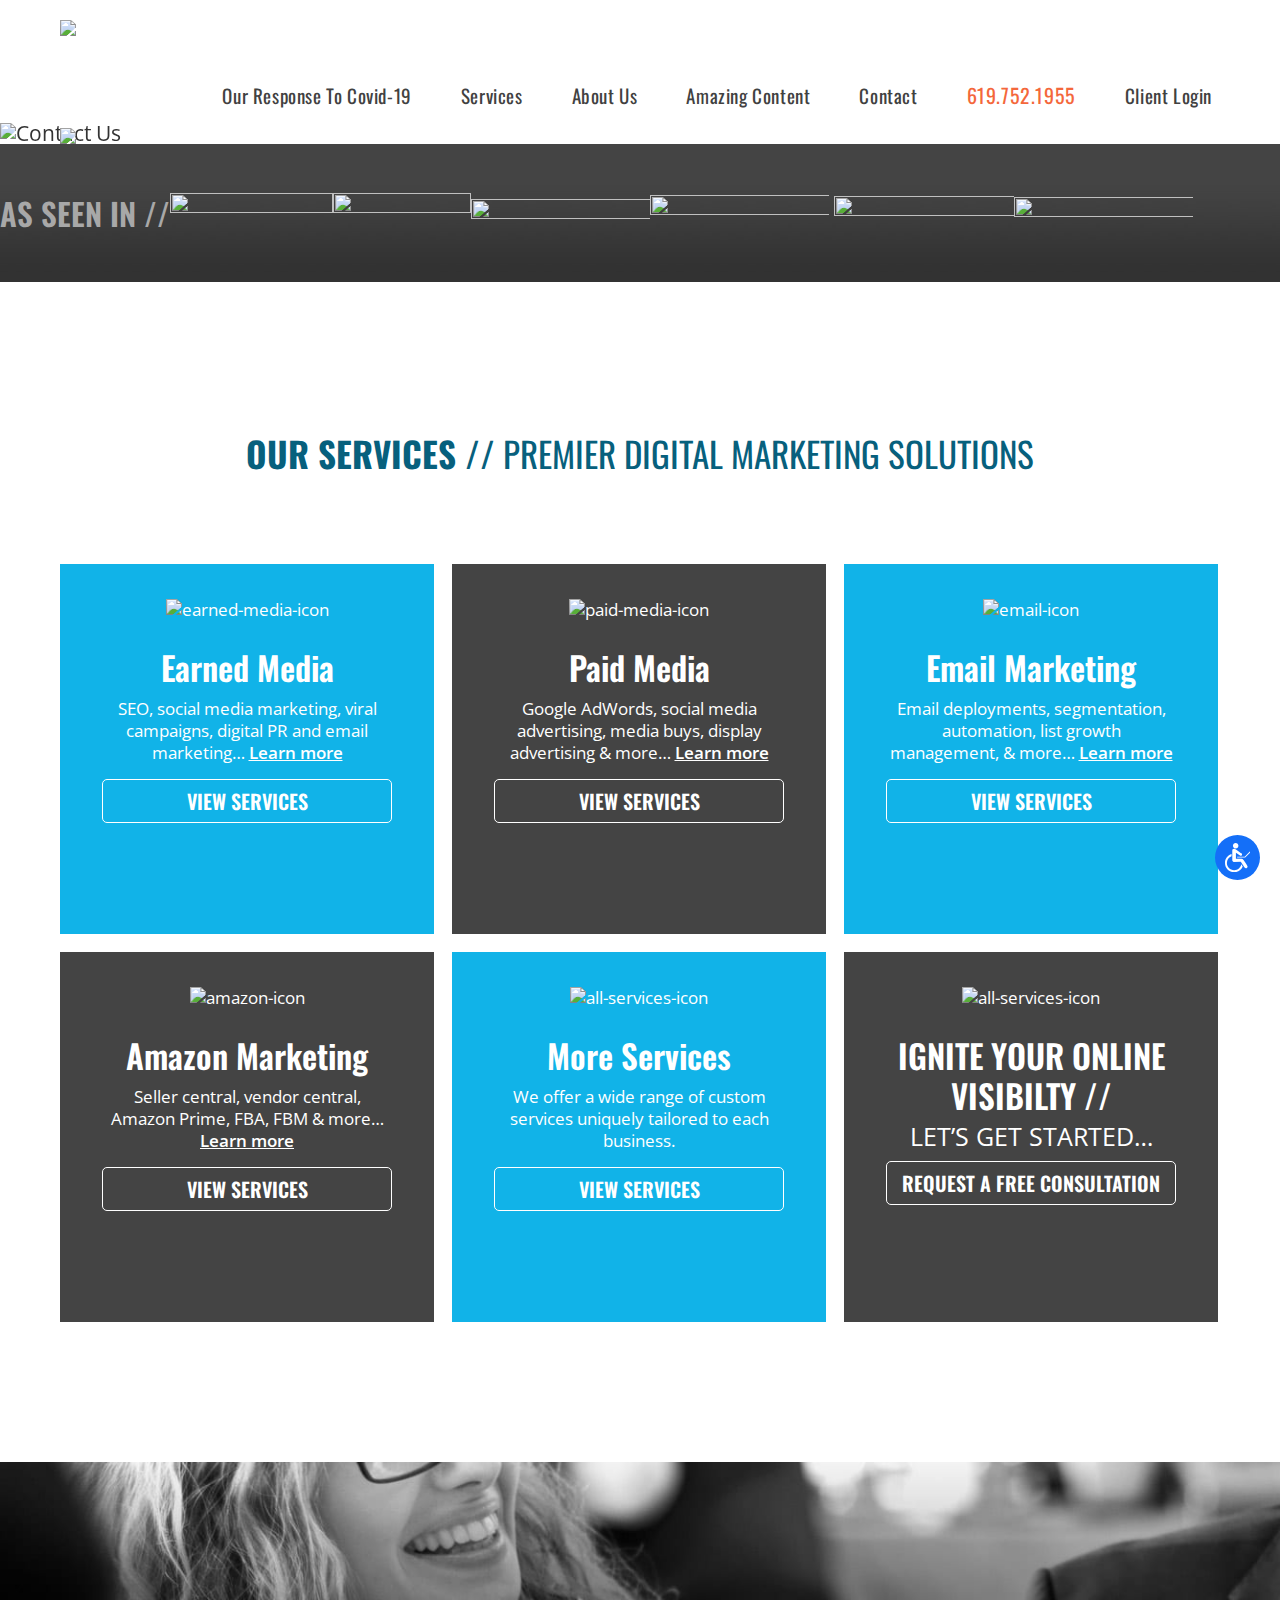
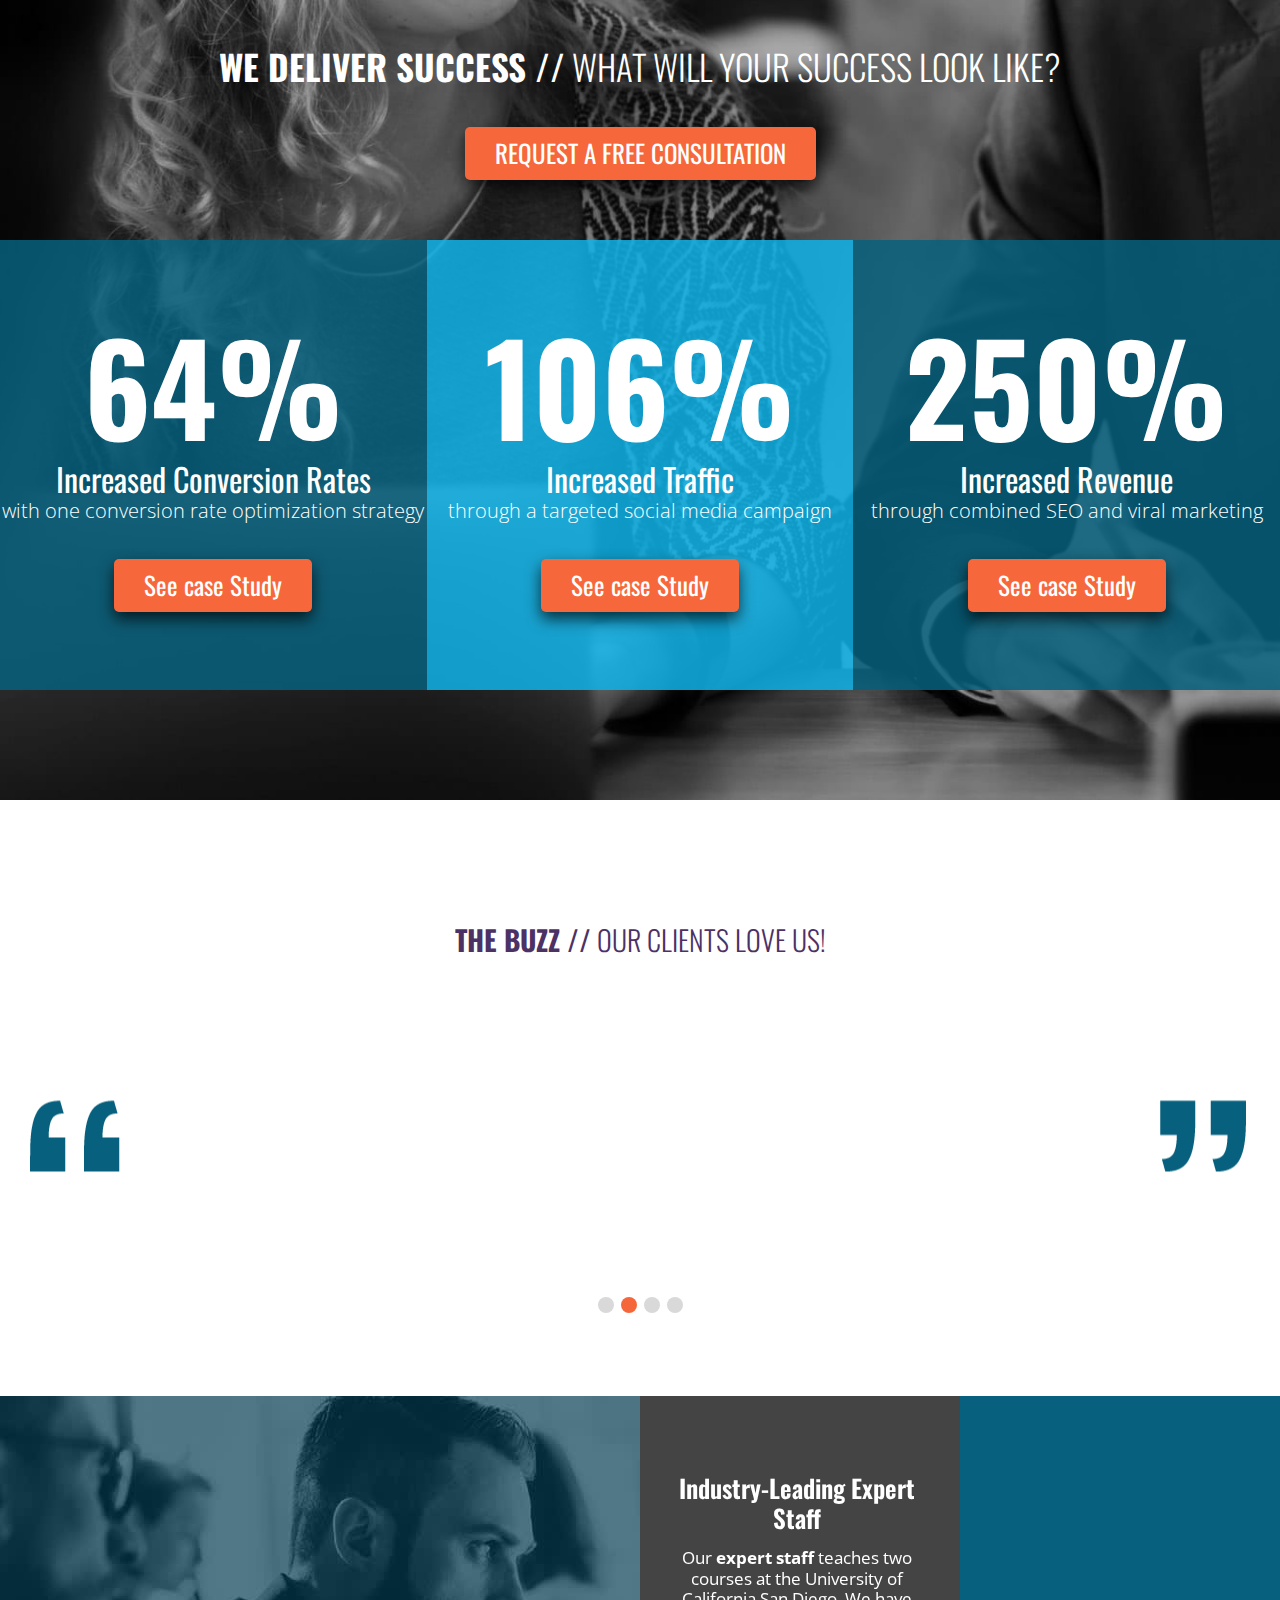
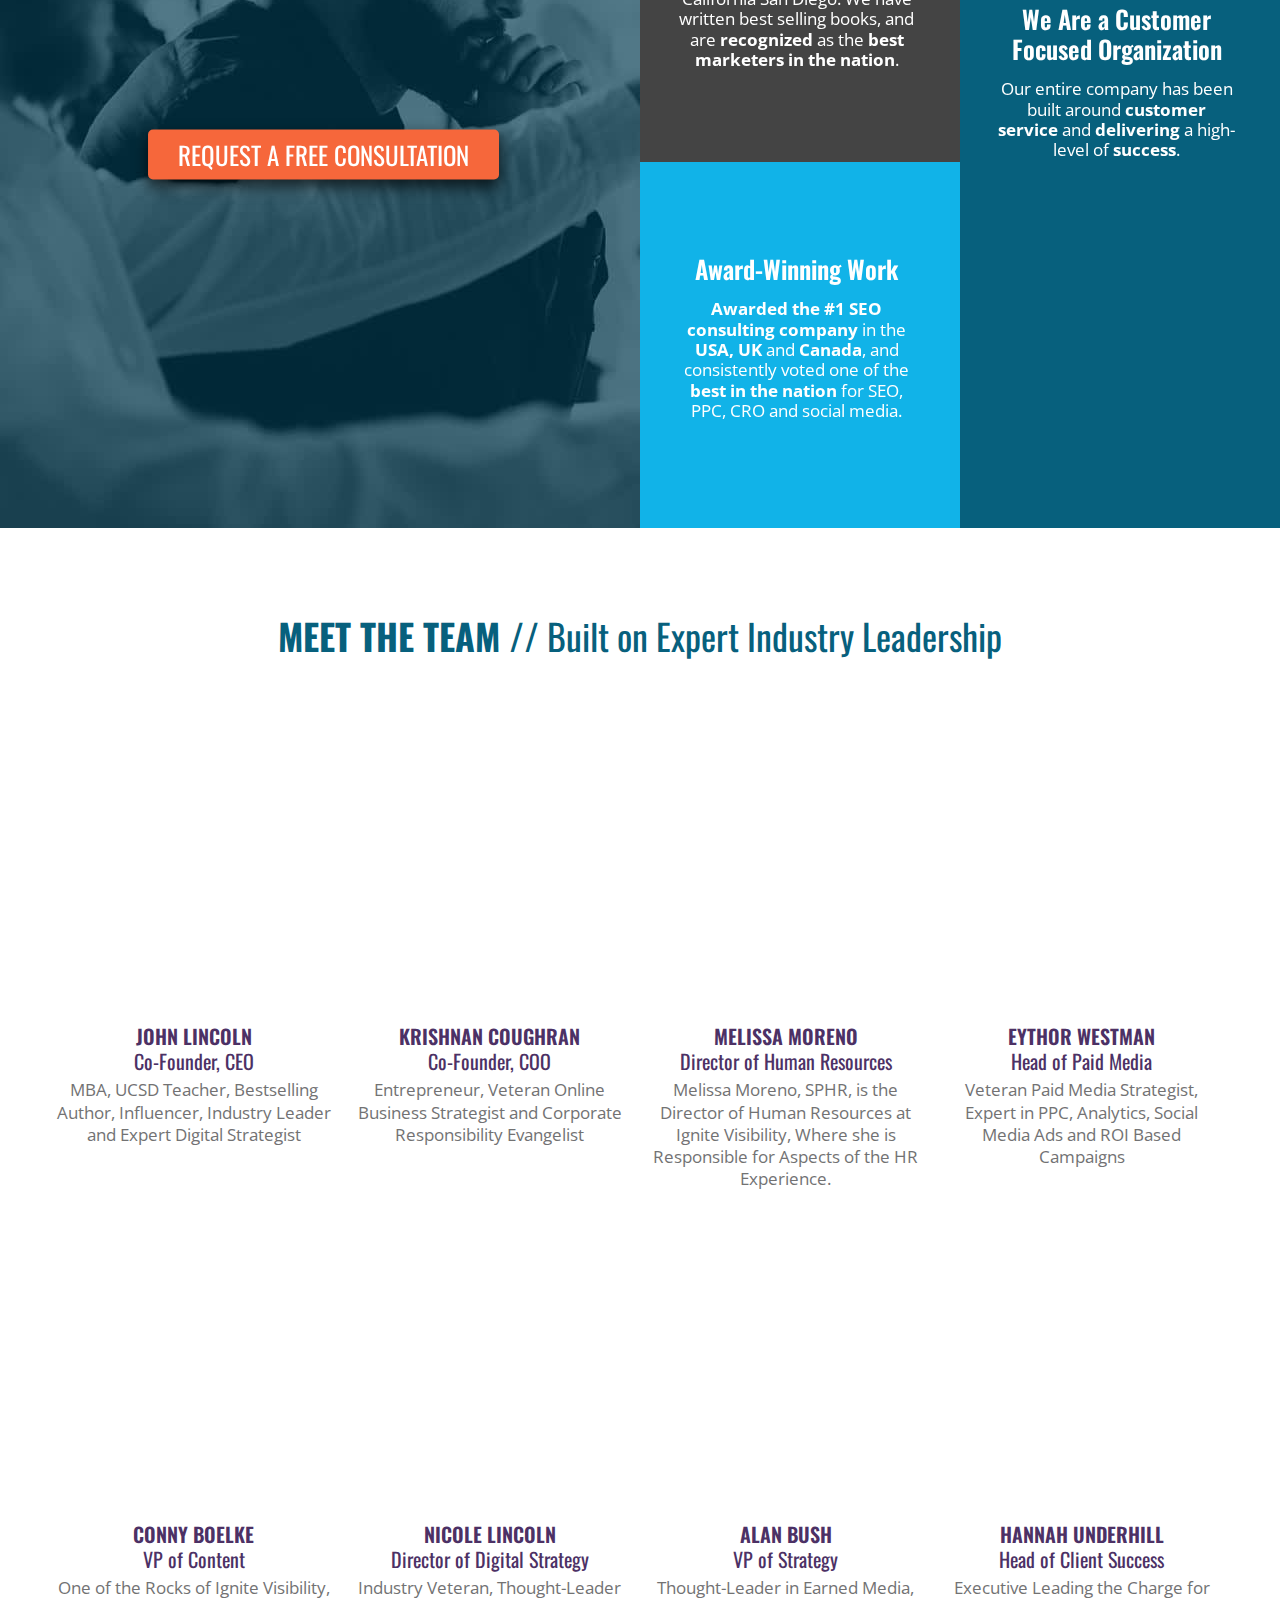
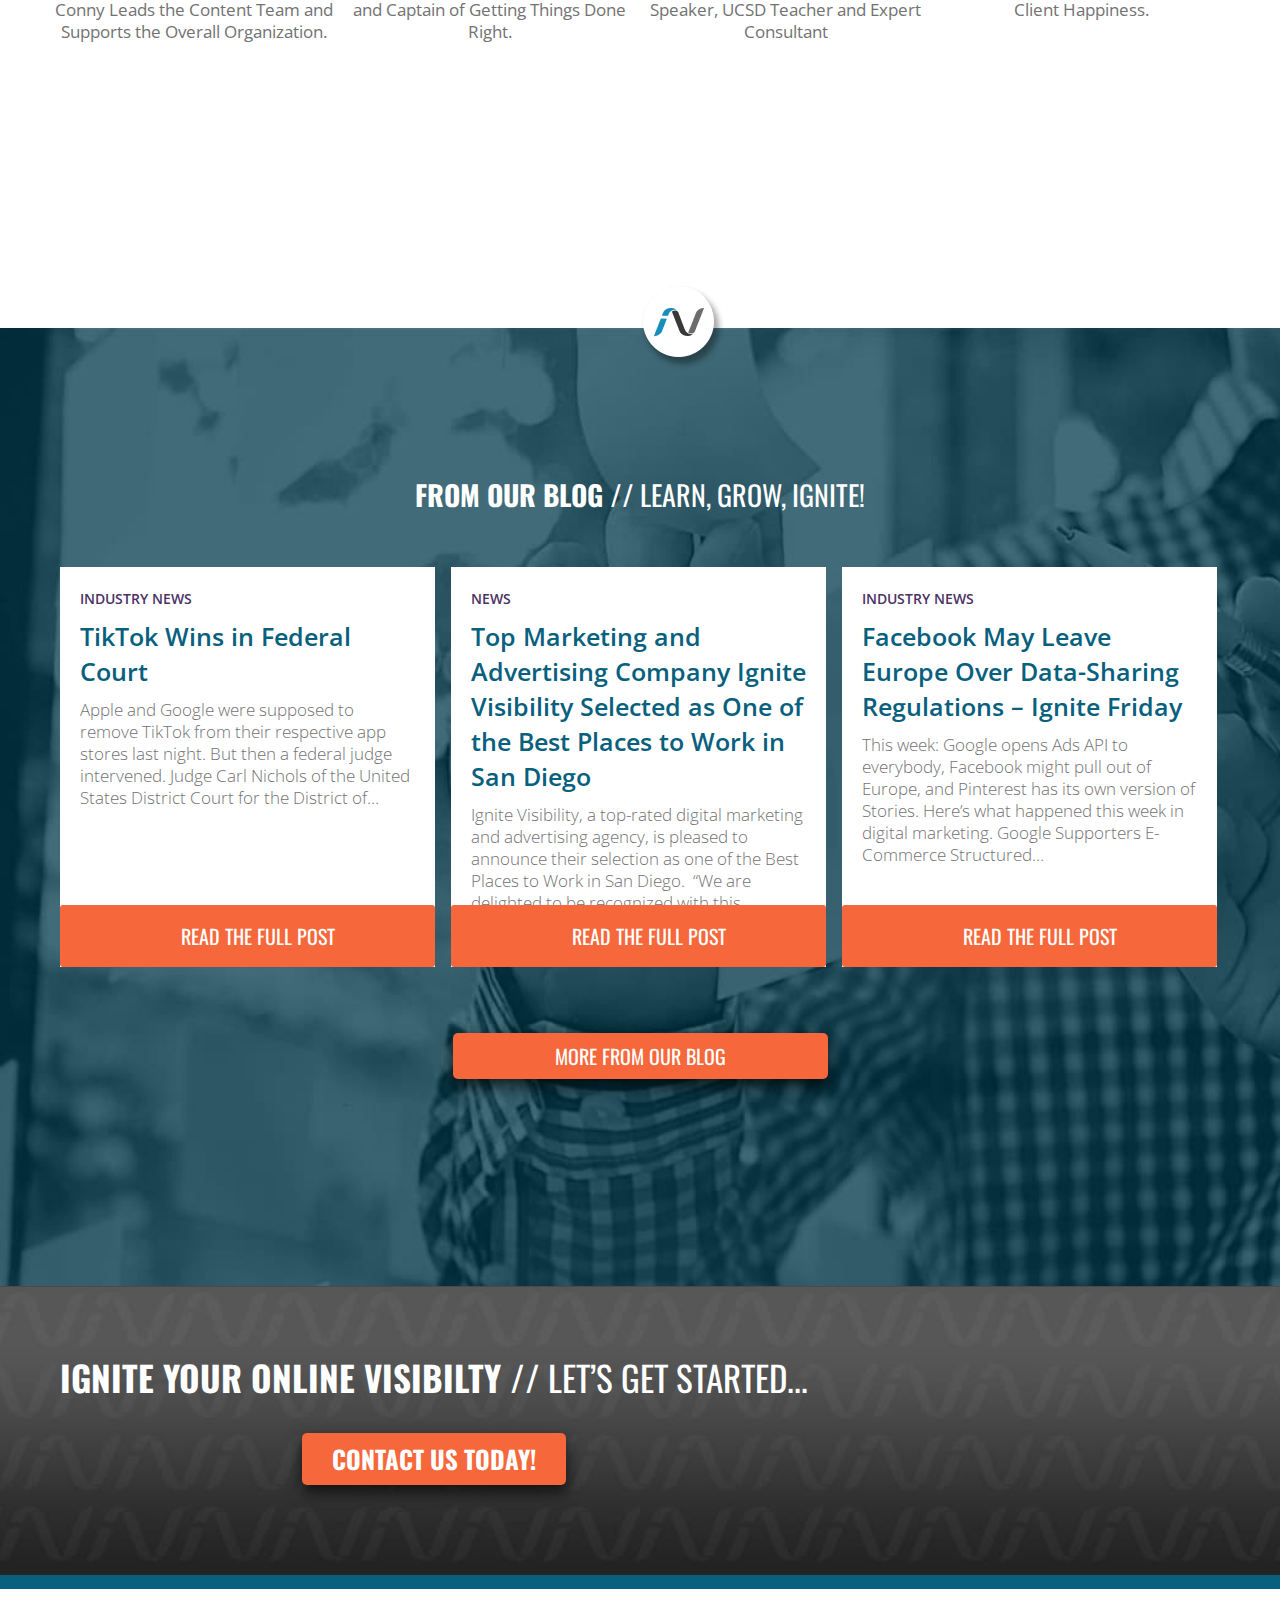
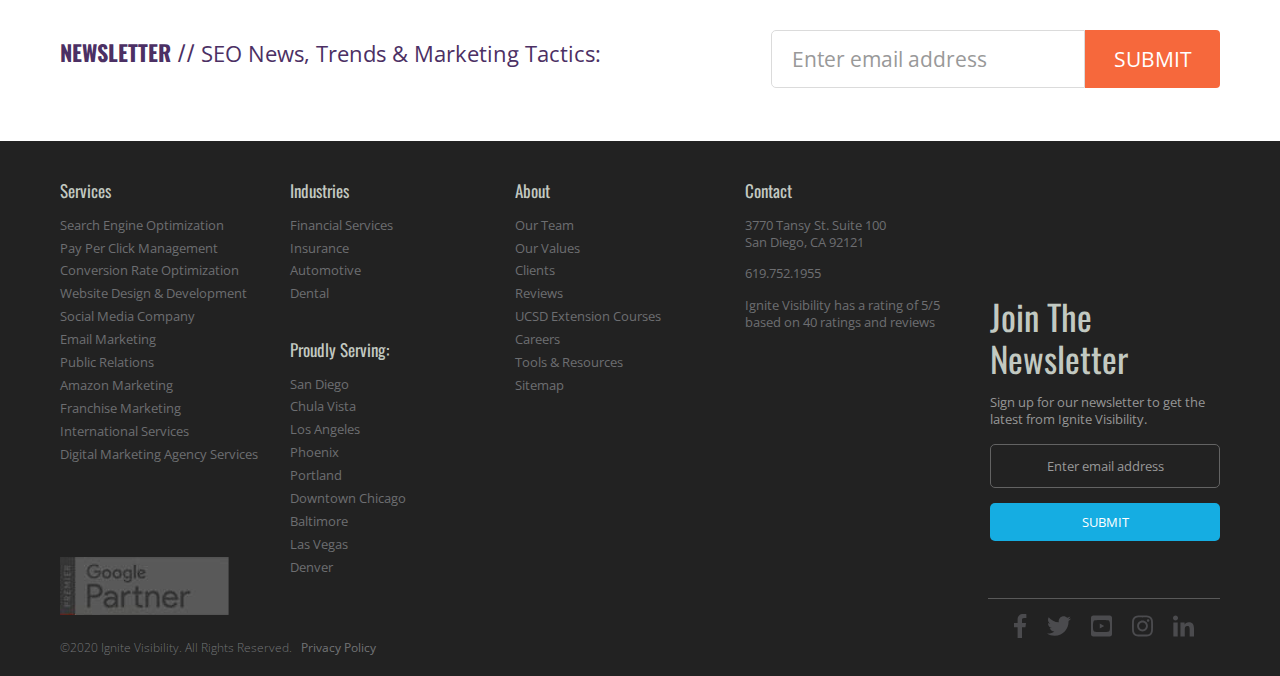
==== app/index.html @ 7f4d76ec "2 commit" ====
<!DOCTYPE html>
<html lang="ru">
<head>
	<meta charset="UTF-8">
	<meta name="viewport" content="width=device-width, initial-scale=1 user-scalable=0">
	<meta name="theme-color" content="#0040D5">
	<link rel="shortcut icon" href="favicon.ico" type="image/x-icon">
	<title>Digital.Tools</title>
	<link rel="stylesheet" href="css/libs.min.css">
	<link rel="stylesheet" href="css/main.css">
	<link rel="stylesheet" href="css/media.css">
	<link href="https://fonts.googleapis.com/css2?family=Open+Sans:ital,wght@0,300;0,400;0,600;0,700;0,800;1,300;1,400;1,600;1,700;1,800&display=swap" rel="stylesheet">
	<link href="https://fonts.googleapis.com/css2?family=Oswald:wght@200;300;400;500;600;700&display=swap" rel="stylesheet">
	<link rel="stylesheet" href="fonts/font-awesome/css/font-awesome.min.css">
</head>

<body class="home page-template page-template-page_front page-template-page_front-php page page-id-5193 siteorigin-panels siteorigin-panels-home mega-menu-max-mega-menu-1 custom-header full-width-content genesis-breadcrumbs-hidden genesis-footer-widgets-visible" style=""> 
	<span role="button" class="acsb-sr-only acsb-skip-link" data-acsb-sr-trigger="true" data-acsb-sr-only="true" data-acsb-force-visible="true">Use Website In a Screen-Reader Mode</span>
	<div class="acsb-skip-links acsb-force-visible acsb-ready" role="region" aria-label="Skip Links" data-acsb="skipLinks" style="display: none;"> 
		<div data-acsb-skip-link="statement" class="acsb-skip-link" role="button" tabindex="0"> Accessibility Help and Statement </div> <a href="#acsbContent" data-acsb-skip-link="content" class="acsb-skip-link"> Skip to Content </a> <a href="#acsbMenu" data-acsb-skip-link="menu" class="acsb-skip-link"> Skip to Menu </a> <a href="#acsbFooter" data-acsb-skip-link="footer" class="acsb-skip-link"> Skip to Footer </a>
</div><div class="acsb-navigator-wrapper" data-acsb="navigator-wrapper"> <div tabindex="-1" class="acsb-sr-only acsb-skip-link" role="button" aria-expanded="false" data-acsb-navigator="trigger"> Key site-map pages </div> <div class="acsb-navigator acsb-force-visible acsb-ready" aria-hidden="true" style="display: none;" data-acsb="navigator"> <div class="acsb-navigator-label" data-acsb-navigator="label"> <div class="acsb-navigator-title" aria-hidden="true">Key site-map pages</div> <div class="acsb-navigator-explanation">↑↓ to navigate. Alt+2 to open any time.</div> <div class="acsb-navigator-icon"><i class="acsbi-up_down"></i></div> </div> <div class="acsb-navigator-search" data-acsb-navigator="search" role="search"> <form action="#" enctype="multipart/form-data" method="POST" data-acsb-navigator="search"> <input class="acsb-navigator-search-input" tabindex="-1" type="search" required="" aria-invalid="true" aria-label="Search a page..." placeholder="Search a page..."> <i class="acsb-navigator-search-icon acsbi-search" aria-hidden="true"></i> </form> </div> <div class="acsb-navigator-options" data-acsb-navigator="options" role="navigation" aria-label="Key site-map pages"></div> </div>
</div>
<noscript><iframe src="https://www.googletagmanager.com/ns.html?id=GTM-KXFZW3" height="0" width="0" style="display:none;visibility:hidden"></iframe></noscript>
<div class="site-container"><header class="site-header">
	<div class="wrap"><div class="title-area"><div id="logo"><a href="https://ignitevisibility.com"><img src="https://ignitevisibility.com/wp-content/themes/ignite/images/logo_color_light.png?v=2"></a></div></div><div class="widget-area header-widget-area">
		<section id="maxmegamenu-2" class="widget widget_maxmegamenu">
			<div class="widget-wrap">
				<nav class="nav-header">
					<div id="mega-menu-wrap-max_mega_menu_1" class="mega-menu-wrap"><div class="mega-menu-toggle"><div class="mega-toggle-blocks-left"></div><div class="mega-toggle-blocks-center"></div><div class="mega-toggle-blocks-right"><div class="mega-toggle-block mega-menu-toggle-block mega-toggle-block-1" id="mega-toggle-block-1" tabindex="0"><span class="mega-toggle-label" role="button" aria-expanded="false"><span class="mega-toggle-label-closed">MENU</span><span class="mega-toggle-label-open">MENU</span></span></div></div></div><ul id="mega-menu-max_mega_menu_1" class="mega-menu max-mega-menu mega-menu-horizontal" data-event="hover_intent" data-effect="fade_up" data-effect-speed="200" data-effect-mobile="disabled" data-effect-speed-mobile="0" data-panel-width="body" data-panel-inner-width=".wrap" data-mobile-force-width="false" data-second-click="go" data-document-click="collapse" data-vertical-behaviour="standard" data-breakpoint="740" data-unbind="true" data-hover-intent-timeout="300" data-hover-intent-interval="100"><li class="mega-menu-item mega-menu-item-type-post_type mega-menu-item-object-post mega-align-bottom-left mega-menu-flyout mega-menu-item-26025" id="mega-menu-item-26025"><a title="Our Response To Covid-19" class="mega-menu-link" href="https://ignitevisibility.com/coronavirus-and-digital-marketing-how-should-businesses-respond/" tabindex="0">Our Response To Covid-19</a></li><li class="mega-menu-item mega-menu-item-type-post_type mega-menu-item-object-page mega-menu-item-has-children mega-menu-megamenu mega-align-bottom-left mega-menu-megamenu mega-menu-item-8885" id="mega-menu-item-8885"><a class="mega-menu-link" href="https://ignitevisibility.com/services/" aria-haspopup="true" aria-expanded="false" tabindex="0">Services<span class="mega-indicator"></span></a><ul class="mega-sub-menu" style="width: 1598px; left: -367.031px; padding-left: 219px; padding-right: 219px;"><li class="mega-hide-in-mobile mega-menu-item mega-menu-item-type-post_type mega-menu-item-object-page mega-menu-columns-1-of-4 mega-menu-item-9061" id="mega-menu-item-9061"><a class="mega-menu-link" href="https://ignitevisibility.com/services/">Services</a></li><li class="mega-menu-item mega-menu-item-type-custom mega-menu-item-object-custom mega-menu-item-has-children mega-menu-columns-1-of-4 mega-menu-item-9035" id="mega-menu-item-9035"><a class="mega-menu-link" href="#" aria-label="Column One"><span class="mega-indicator"></span></a><ul class="mega-sub-menu"><li class="mega-menu-item mega-menu-item-type-post_type mega-menu-item-object-page mega-menu-item-10097" id="mega-menu-item-10097"><a title="Search Engine Optimization" class="mega-menu-link" href="https://ignitevisibility.com/services/seo/">Search Engine Optimization</a></li><li class="mega-menu-item mega-menu-item-type-post_type mega-menu-item-object-page mega-menu-item-22143" id="mega-menu-item-22143"><a title="International SEO" class="mega-menu-link" href="https://ignitevisibility.com/services/international-seo-consultant/">International Search Marketing</a></li><li class="mega-menu-item mega-menu-item-type-post_type mega-menu-item-object-page mega-menu-item-22794" id="mega-menu-item-22794"><a title="Local SEO" class="mega-menu-link" href="https://ignitevisibility.com/services/local-seo/">Local Search Marketing</a></li><li class="mega-menu-item mega-menu-item-type-post_type mega-menu-item-object-page mega-menu-item-10181" id="mega-menu-item-10181"><a title="Pay Per Click Company" class="mega-menu-link" href="https://ignitevisibility.com/services/pay-per-click-management/">Pay Per Click Advertising</a></li><li class="mega-menu-item mega-menu-item-type-post_type mega-menu-item-object-page mega-menu-item-10271" id="mega-menu-item-10271"><a title="Social Media Company" class="mega-menu-link" href="https://ignitevisibility.com/services/social-media-marketing/">Social Media Marketing</a></li></ul></li><li class="mega-menu-item mega-menu-item-type-custom mega-menu-item-object-custom mega-menu-item-has-children mega-menu-columns-1-of-4 mega-menu-item-9036" id="mega-menu-item-9036"><a class="mega-menu-link" href="#" aria-label="Column Two"><span class="mega-indicator"></span></a><ul class="mega-sub-menu"><li class="mega-menu-item mega-menu-item-type-post_type mega-menu-item-object-page mega-menu-item-10515" id="mega-menu-item-10515"><a title="Email Marketing" class="mega-menu-link" href="https://ignitevisibility.com/email-marketing-services/">Email Marketing</a></li><li class="mega-menu-item mega-menu-item-type-post_type mega-menu-item-object-page mega-menu-item-9019" id="mega-menu-item-9019"><a title="Conversion Rate Optimization Company" class="mega-menu-link" href="https://ignitevisibility.com/services/conversion-optimization/">Conversion Rate Optimization</a></li><li class="mega-menu-item mega-menu-item-type-post_type mega-menu-item-object-page mega-menu-item-9029" id="mega-menu-item-9029"><a class="mega-menu-link" href="https://ignitevisibility.com/services/public-relations/">Public Relations</a></li><li class="mega-menu-item mega-menu-item-type-post_type mega-menu-item-object-page mega-menu-item-22138" id="mega-menu-item-22138"><a title="Website Design &amp; Development" class="mega-menu-link" href="https://ignitevisibility.com/services/website-development/">Website Design &amp; Development</a></li><li class="mega-menu-item mega-menu-item-type-post_type mega-menu-item-object-page mega-menu-item-23309" id="mega-menu-item-23309"><a class="mega-menu-link" href="https://ignitevisibility.com/services/reporting-analytics/">Reporting &amp; Analytics</a></li></ul></li><li class="mega-menu-item mega-menu-item-type-custom mega-menu-item-object-custom mega-menu-item-has-children mega-menu-columns-1-of-4 mega-menu-item-9037" id="mega-menu-item-9037"><a class="mega-menu-link" href="#" aria-label="Column Three"><span class="mega-indicator"></span></a><ul class="mega-sub-menu"><li class="mega-menu-item mega-menu-item-type-post_type mega-menu-item-object-page mega-menu-item-22128" id="mega-menu-item-22128"><a class="mega-menu-link" href="https://ignitevisibility.com/services/amazon-seo/">Amazon Marketing</a></li><li class="mega-menu-item mega-menu-item-type-post_type mega-menu-item-object-page mega-menu-item-22136" id="mega-menu-item-22136"><a title="Franchise Marketing" class="mega-menu-link" href="https://ignitevisibility.com/services/franchise-marketing-company/">Franchise Marketing</a></li><li class="mega-menu-item mega-menu-item-type-post_type mega-menu-item-object-page mega-menu-item-22793" id="mega-menu-item-22793"><a class="mega-menu-link" href="https://ignitevisibility.com/internet-marketing/">Digital Marketing Strategy</a></li></ul></li></ul></li><li class="mega-menu-item mega-menu-item-type-post_type mega-menu-item-object-page mega-menu-item-has-children mega-menu-megamenu mega-align-bottom-left mega-menu-megamenu mega-menu-item-11281" id="mega-menu-item-11281"><a class="mega-menu-link" href="https://ignitevisibility.com/about/" aria-haspopup="true" aria-expanded="false" tabindex="0">About Us<span class="mega-indicator"></span></a><ul class="mega-sub-menu" style="width: 1598px; left: -367.031px; padding-left: 219px; padding-right: 219px;"><li class="mega-menu-item mega-menu-item-type-post_type mega-menu-item-object-page mega-menu-columns-1-of-4 mega-menu-item-14697" id="mega-menu-item-14697"><a class="mega-menu-link" href="https://ignitevisibility.com/about/">About Ignite Visibility</a></li><li class="mega-menu-item mega-menu-item-type-custom mega-menu-item-object-custom mega-menu-item-has-children mega-menu-columns-1-of-4 mega-menu-item-9054" id="mega-menu-item-9054"><a class="mega-menu-link" href="#" aria-label="Column One"><span class="mega-indicator"></span></a><ul class="mega-sub-menu"><li class="mega-hide-in-mobile mega-menu-item mega-menu-item-type-post_type mega-menu-item-object-page mega-menu-item-11282" id="mega-menu-item-11282"><a class="mega-menu-link" href="https://ignitevisibility.com/about/">Our Story</a></li><li class="mega-menu-item mega-menu-item-type-post_type mega-menu-item-object-page mega-menu-item-9050" id="mega-menu-item-9050"><a class="mega-menu-link" href="https://ignitevisibility.com/clients/">Clients</a></li><li class="mega-menu-item mega-menu-item-type-post_type mega-menu-item-object-page mega-menu-item-9048" id="mega-menu-item-9048"><a class="mega-menu-link" href="https://ignitevisibility.com/our-team/">Our Team</a></li><li class="mega-menu-item mega-menu-item-type-post_type mega-menu-item-object-page mega-menu-item-9049" id="mega-menu-item-9049"><a class="mega-menu-link" href="https://ignitevisibility.com/values/">Our Values</a></li></ul></li><li class="mega-menu-item mega-menu-item-type-custom mega-menu-item-object-custom mega-menu-item-has-children mega-menu-columns-1-of-4 mega-menu-item-9055" id="mega-menu-item-9055"><a class="mega-menu-link" href="#" aria-label="Column Two"><span class="mega-indicator"></span></a><ul class="mega-sub-menu"><li class="mega-menu-item mega-menu-item-type-post_type mega-menu-item-object-page mega-menu-item-9051" id="mega-menu-item-9051"><a class="mega-menu-link" href="https://ignitevisibility.com/testimonials-reviews/">Reviews &amp; Case Studies</a></li><li class="mega-menu-item mega-menu-item-type-post_type mega-menu-item-object-page mega-menu-item-9052" id="mega-menu-item-9052"><a class="mega-menu-link" href="https://ignitevisibility.com/ucsd-extension-ignite-visibility-web-analytics-course/">UCSD Extension Courses</a></li><li class="mega-menu-item mega-menu-item-type-post_type mega-menu-item-object-page mega-menu-item-10861" id="mega-menu-item-10861"><a class="mega-menu-link" href="https://ignitevisibility.com/careers/">Careers</a></li></ul></li></ul></li><li class="mega-menu-item mega-menu-item-type-custom mega-menu-item-object-custom mega-menu-item-has-children mega-menu-megamenu mega-align-bottom-left mega-menu-megamenu mega-menu-item-11114" id="mega-menu-item-11114"><a class="mega-menu-link" href="https://ignitevisibility.com/blog/" aria-haspopup="true" aria-expanded="false" tabindex="0">Amazing Content<span class="mega-indicator"></span></a><ul class="mega-sub-menu" style="width: 1598px; left: -367.031px; padding-left: 219px; padding-right: 219px;"><li class="mega-menu-item mega-menu-item-type-custom mega-menu-item-object-custom mega-menu-columns-1-of-4 mega-menu-item-14703" id="mega-menu-item-14703"><a class="mega-menu-link" href="https://ignitevisibility.com/blog/">Amazing Content</a></li><li class="mega-menu-item mega-menu-item-type-custom mega-menu-item-object-custom mega-menu-item-has-children mega-menu-columns-1-of-4 mega-menu-item-14704" id="mega-menu-item-14704"><a class="mega-menu-link" href="#" aria-label="Column One"><span class="mega-indicator"></span></a><ul class="mega-sub-menu"><li class="mega-menu-item mega-menu-item-type-custom mega-menu-item-object-custom mega-menu-item-14701" id="mega-menu-item-14701"><a class="mega-menu-link" href="https://ignitevisibility.com/blog/">Our Blog</a></li><li class="mega-menu-item mega-menu-item-type-taxonomy mega-menu-item-object-category mega-menu-item-14725" id="mega-menu-item-14725"><a class="mega-menu-link" href="https://ignitevisibility.com/category/podcast/">Podcast</a></li><li class="mega-menu-item mega-menu-item-type-post_type mega-menu-item-object-page mega-menu-item-14698" id="mega-menu-item-14698"><a class="mega-menu-link" href="https://ignitevisibility.com/seo-movie/">SEO: The Movie</a></li><li class="mega-menu-item mega-menu-item-type-post_type mega-menu-item-object-page mega-menu-item-14699" id="mega-menu-item-14699"><a class="mega-menu-link" href="https://ignitevisibility.com/social-media-marketing-movie/">Social Media Marketing: The Movie</a></li><li class="mega-menu-item mega-menu-item-type-post_type mega-menu-item-object-post mega-menu-item-14700" id="mega-menu-item-14700"><a class="mega-menu-link" href="https://ignitevisibility.com/the-forecaster-method/">Book: The Forecaster Method</a></li></ul></li><li class="mega-menu-item mega-menu-item-type-custom mega-menu-item-object-custom mega-menu-item-has-children mega-disable-link mega-menu-columns-1-of-4 mega-menu-item-21787" id="mega-menu-item-21787"><a class="mega-menu-link" tabindex="0" aria-label="Column Two"><span class="mega-indicator"></span></a><ul class="mega-sub-menu"><li class="mega-menu-item mega-menu-item-type-post_type mega-menu-item-object-page mega-menu-item-21786" id="mega-menu-item-21786"><a class="mega-menu-link" href="https://ignitevisibility.com/webinars/">Digital Marketing Webinars (2020 Webinars)</a></li></ul></li></ul></li><li class="mega-menu-item mega-menu-item-type-post_type mega-menu-item-object-page mega-align-bottom-left mega-menu-flyout mega-menu-item-8884" id="mega-menu-item-8884"><a class="mega-menu-link" href="https://ignitevisibility.com/contact/" tabindex="0">Contact</a></li><li class="mega-orange mega-menu-item mega-menu-item-type-custom mega-menu-item-object-custom mega-align-bottom-left mega-menu-flyout mega-menu-item-8886" id="mega-menu-item-8886"><a class="mega-menu-link" href="tel:619.752.1955" tabindex="0">619.752.1955</a></li><li class="mega-menu-item mega-menu-item-type-custom mega-menu-item-object-custom mega-align-bottom-left mega-menu-flyout mega-menu-item-29375" id="mega-menu-item-29375"><a title="Client Login" class="mega-menu-link" href="https://reports.ignitevisibility.com/login" tabindex="0">Client Login</a></li></ul></div></nav></div></section><section id="custom_html-2" class="widget_text widget widget_custom_html"><div class="widget_text widget-wrap"><div class="textwidget custom-html-widget"><div class="search-form-container"><div class="search-toggle"><svg class="svg-inline--fa fa-search fa-w-16" aria-hidden="true" data-prefix="fa" data-icon="search" role="img" xmlns="http://www.w3.org/2000/svg" viewBox="0 0 512 512" data-fa-i2svg=""><path fill="currentColor" d="M505 442.7L405.3 343c-4.5-4.5-10.6-7-17-7H372c27.6-35.3 44-79.7 44-128C416 93.1 322.9 0 208 0S0 93.1 0 208s93.1 208 208 208c48.3 0 92.7-16.4 128-44v16.3c0 6.4 2.5 12.5 7 17l99.7 99.7c9.4 9.4 24.6 9.4 33.9 0l28.3-28.3c9.4-9.4 9.4-24.6.1-34zM208 336c-70.7 0-128-57.2-128-128 0-70.7 57.2-128 128-128 70.7 0 128 57.2 128 128 0 70.7-57.2 128-128 128z"></path></svg><!-- <i class="fa fa-search"></i> --></div></div></div></div></section></div></div></header><div id="search-form-container"><div class="widget search"><form class="search-form" method="get" action="https://ignitevisibility.com/" role="search"><input class="search-form-input" type="search" name="s" id="searchform-1" placeholder="Search Posts"><input class="search-form-submit" type="submit" value="Search"><meta content="https://ignitevisibility.com/?s={s}"></form></div></div><div id="slider"><div class="soliloquy-outer-container" data-soliloquy-loaded="1"><div aria-live="polite" id="soliloquy-container-8946" class="soliloquy-container soliloquy-transition-fade soliloquy-fade soliloquy-arrows-active soliloquy-pauseplay-active home-hero soliloquy-theme-base" style="margin: 0px auto; max-width: 100%; max-height: none; height: auto; opacity: 1; background-image: none;"><div class="soliloquy-wrapper" style="max-width: 100%; margin: 0px auto;"><div class="soliloquy-viewport" style="width: 100%; position: relative; height: 579px;"><ul id="soliloquy-8946" class="soliloquy-slider soliloquy-slides soliloquy-wrap soliloquy-clear" style="width: auto; position: relative;"><li aria-hidden="false" class="soliloquy-item soliloquy-item-1 soliloquy-id-13270 soliloquy-image-slide soliloquy-active-slide" draggable="false" style="list-style: none; float: left; position: relative; width: 100%; z-index: 50; display: block; margin-right: -100%;"><a href="https://ignitevisibility.com/wp-content/uploads/2016/09/slide-one-large-img.jpg" class="soliloquy-link fancybox image" title="Contact Us"><img id="soliloquy-image-13270" class="soliloquy-image soliloquy-image-1" src="https://ignitevisibility.com/wp-content/uploads/2016/09/slide-one-large-img.jpg" alt="Contact Us" data-soliloquy-src-mobile="https://ignitevisibility.com/wp-content/uploads/2016/09/slide-one-large-img-700x260_c.jpg" data-no-lazy="1"></a><div class="soliloquy-caption soliloquy-caption-left soliloquy-caption-mobile"><div class="soliloquy-caption-inside"><a href="/contact" class="home-slider-smaller-img"><img src="https://ignitevisibility.com/wp-content/uploads/2019/04/slide-one-img2.png"></a></div></div></li></ul></div><div class="soliloquy-controls soliloquy-has-controls-direction soliloquy-has-controls-auto soliloquy-hide"><div class="soliloquy-controls-direction" aria-label="carousel buttons" aria-controls="soliloquy-container-8946"><a class="soliloquy-prev disabled" href="" tabindex="0" aria-label="previous"><span></span></a><a class="soliloquy-next disabled" href="" tabindex="0" aria-label="next"><span></span></a></div><div class="soliloquy-controls-auto"><div class="soliloquy-controls-auto-item"><a class="soliloquy-stop" href="" aria-label="pause" tabindex="0"><span></span></a></div></div></div></div></div><noscript><style type="text/css">#soliloquy-container-8946{opacity:1}#soliloquy-container-8946 li>.soliloquy-caption{display:none}#soliloquy-container-8946 li:first-child>.soliloquy-caption{display:block}</style><div class="soliloquy-no-js" style="display:none;visibility:hidden;height:0;line-height:0;opacity:0;"><img data-no-lazy="1" class="soliloquy-image soliloquy-no-js-image skip-lazy" src="https://ignitevisibility.com/wp-content/uploads/2016/09/slide-one-large-img.jpg" alt="Contact Us" /></div></noscript></div></div><div id="mobile-homepage-header"><h2>We Are A Digital Marketing Agency That Wows Clients In Every Interaction</h2><h3>We have been named the #1 search marketing agency in the industry.</h3><img id="mobile-clutch" alt="Clutch.co" src="/wp-content/themes/ignite/images/mobile-homepage-clutch.png" data-lazy-src="/wp-content/themes/ignite/images/mobile-homepage-clutch.png" class="lazyloaded" data-was-processed="true"><noscript><img id="mobile-clutch" alt="Clutch.co" src="/wp-content/themes/ignite/images/mobile-homepage-clutch.png"></noscript><h4>Our mission is to make you #1 in<br> your space.</h4><a href="/contact" title="Let's Get Started"><img id="get-started" alt="Let's Get Started" src="/wp-content/themes/ignite/images/lets-get-started.png" data-lazy-src="/wp-content/themes/ignite/images/lets-get-started.png" class="lazyloaded" data-was-processed="true"><noscript><img id="get-started" alt="Let's Get Started" src="/wp-content/themes/ignite/images/lets-get-started.png"></noscript></a></div><div id="where-you-seen"><section id="sow-editor-2" class="widget widget_sow-editor"><div class="widget-wrap"><div class="so-widget-sow-editor so-widget-sow-editor-base"><h4 class="widget-title widgettitle">AS SEEN In //</h4><div class="siteorigin-widget-tinymce textwidget"><p><img class="size-medium wp-image-13278 alignnone lazyloaded" src="https://ignitevisibility.com/wp-content/uploads/2019/02/forbies-icon.jpg" alt="" width="163" height="54" data-lazy-src="https://ignitevisibility.com/wp-content/uploads/2019/02/forbies-icon.jpg" data-was-processed="true"><noscript><img class="size-medium wp-image-13278 alignnone" src="https://ignitevisibility.com/wp-content/uploads/2019/02/forbies-icon.jpg" alt="" width="163" height="54" /></noscript><img class="size-medium wp-image-13279 alignnone lazyloaded" src="https://ignitevisibility.com/wp-content/uploads/2019/02/inc-icon.jpg" alt="" width="138" height="54" data-lazy-src="https://ignitevisibility.com/wp-content/uploads/2019/02/inc-icon.jpg" data-was-processed="true"><noscript><img class="size-medium wp-image-13279 alignnone" src="https://ignitevisibility.com/wp-content/uploads/2019/02/inc-icon.jpg" alt="" width="138" height="54" /></noscript><img class="size-medium wp-image-13280 alignnone lazyloaded" src="https://ignitevisibility.com/wp-content/uploads/2019/02/search-engine-land-icon.jpg" alt="" width="224" height="54" data-lazy-src="https://ignitevisibility.com/wp-content/uploads/2019/02/search-engine-land-icon.jpg" data-was-processed="true"><noscript><img class="size-medium wp-image-13280 alignnone" src="https://ignitevisibility.com/wp-content/uploads/2019/02/search-engine-land-icon.jpg" alt="" width="224" height="54" /></noscript><img class="alignnone size-full wp-image-13275 lazyloaded" src="https://ignitevisibility.com/wp-content/uploads/2019/02/the-huffington-post-icon.jpg" alt="" width="194" height="54" data-lazy-src="https://ignitevisibility.com/wp-content/uploads/2019/02/the-huffington-post-icon.jpg" data-was-processed="true"><noscript><img class="alignnone size-full wp-image-13275" src="https://ignitevisibility.com/wp-content/uploads/2019/02/the-huffington-post-icon.jpg" alt="" width="194" height="54" /></noscript> <img class="size-medium wp-image-13277 alignnone lazyloaded" src="https://ignitevisibility.com/wp-content/uploads/2019/02/entrepreneur-icon.jpg" alt="" width="196" height="54" data-lazy-src="https://ignitevisibility.com/wp-content/uploads/2019/02/entrepreneur-icon.jpg" data-was-processed="true"><noscript><img class="size-medium wp-image-13277 alignnone" src="https://ignitevisibility.com/wp-content/uploads/2019/02/entrepreneur-icon.jpg" alt="" width="196" height="54" /></noscript><img class="size-medium wp-image-13276 alignnone lazyloaded" src="https://ignitevisibility.com/wp-content/uploads/2019/02/ucsandiego-icon.jpg" alt="" width="205" height="54" data-lazy-src="https://ignitevisibility.com/wp-content/uploads/2019/02/ucsandiego-icon.jpg" data-was-processed="true"><noscript><img class="size-medium wp-image-13276 alignnone" src="https://ignitevisibility.com/wp-content/uploads/2019/02/ucsandiego-icon.jpg" alt="" width="205" height="54" /></noscript></p></div></div></div></section></div><div id="services"><h2><strong>OUR SERVICES //</strong> PREMIER DIGITAL MARKETING SOLUTIONS</h2><div class="services-inner-wrapper"><div id="earn-media" class="service-box"><div class="service-box-content"><p><img class="alignnone size-full service-icon lazyloaded" src="https://ignitevisibility.com/wp-content/uploads/2019/02/earn-media-icon.png" alt="earned-media-icon" data-lazy-src="https://ignitevisibility.com/wp-content/uploads/2019/02/earn-media-icon.png" data-was-processed="true"><noscript><img class="alignnone size-full service-icon" src="https://ignitevisibility.com/wp-content/uploads/2019/02/earn-media-icon.png" alt="earned-media-icon" /></noscript></p><h3>Earned Media</h3><p class="service-desc">SEO, social media marketing, viral campaigns, digital PR and email marketing… <a href="#">Learn more</a></p><p><a class="btn" href="#">View Services</a></p></div></div><div id="paid-media" class="service-box"><div class="service-box-content"><p><img class="alignnone size-full service-icon lazyloaded" src="https://ignitevisibility.com/wp-content/uploads/2019/02/paid-media-icon.png" alt="paid-media-icon" data-lazy-src="https://ignitevisibility.com/wp-content/uploads/2019/02/paid-media-icon.png" data-was-processed="true"><noscript><img class="alignnone size-full service-icon" src="https://ignitevisibility.com/wp-content/uploads/2019/02/paid-media-icon.png" alt="paid-media-icon" /></noscript></p><h3>Paid Media</h3><p class="service-desc">Google AdWords, social media advertising, media buys, display advertising &amp; more… <a href="#">Learn more</a></p><p><a class="btn" href="#">View Services</a></p></div></div><div id="email-marketing" class="service-box"><div class="service-box-content"><p><img class="alignnone size-full service-icon lazyloaded" src="https://ignitevisibility.com/wp-content/uploads/2019/02/email-marketing-icon.png" alt="email-icon" data-lazy-src="https://ignitevisibility.com/wp-content/uploads/2019/02/email-marketing-icon.png" data-was-processed="true"><noscript><img class="alignnone size-full service-icon" src="https://ignitevisibility.com/wp-content/uploads/2019/02/email-marketing-icon.png" alt="email-icon" /></noscript></p><h3>Email Marketing</h3><p class="service-desc">Email deployments, segmentation, automation, list growth management, &amp; more… <a href="/email-marketing-services/">Learn more</a></p><p><a class="btn" href="/email-marketing-services/">View Services</a></p></div></div><div class="clear"></div><div id="earn-media-hover" class="services-hover"><table><tbody><tr><td><span class="close-icon"></span><span class="right-arrow"></span><img src="data:image/svg+xml,%3Csvg%20xmlns='http://www.w3.org/2000/svg'%20viewBox='0%200%200%200'%3E%3C/svg%3E" data-lazy-src="https://ignitevisibility.com/wp-content/themes/ignite/images/earned-media-hover-icon.png"><noscript><img src="https://ignitevisibility.com/wp-content/themes/ignite/images/earned-media-hover-icon.png" /></noscript><h3>Earned Media</h3></td><td><section id="nav_menu-4" class="widget widget_nav_menu"><div class="widget-wrap"><div class="menu-earned-media-menu-container"><ul id="menu-earned-media-menu" class="menu"><li id="menu-item-10269" class="menu-item menu-item-type-post_type menu-item-object-page menu-item-10269"><a href="https://ignitevisibility.com/services/seo/">Search Engine Optimization</a></li><li id="menu-item-10270" class="menu-item menu-item-type-post_type menu-item-object-page menu-item-10270"><a href="https://ignitevisibility.com/services/social-media-marketing/">Social Media Marketing</a></li><li id="menu-item-9057" class="menu-item menu-item-type-post_type menu-item-object-page menu-item-9057"><a href="https://ignitevisibility.com/services/public-relations/">Digital PR</a></li><li id="menu-item-8894" class="menu-item menu-item-type-post_type menu-item-object-page menu-item-8894"><a href="https://ignitevisibility.com/services/conversion-optimization/">Conversion Rate Optimization (CRO)</a></li><li id="menu-item-10516" class="menu-item menu-item-type-post_type menu-item-object-page menu-item-10516"><a title="Email Marketing" href="https://ignitevisibility.com/email-marketing-services/">Email Marketing</a></li><li id="menu-item-22130" class="menu-item menu-item-type-post_type menu-item-object-page menu-item-22130"><a href="https://ignitevisibility.com/services/amazon-seo/">Amazon Marketing</a></li></ul></div></div></section></td></tr></tbody></table></div><div id="paid-media-hover" class="services-hover"><table><tbody><tr><td><span class="close-icon"></span><span class="right-arrow"></span><img src="data:image/svg+xml,%3Csvg%20xmlns='http://www.w3.org/2000/svg'%20viewBox='0%200%200%200'%3E%3C/svg%3E" data-lazy-src="https://ignitevisibility.com/wp-content/themes/ignite/images/paid-media-icon.png"><noscript><img src="https://ignitevisibility.com/wp-content/themes/ignite/images/paid-media-icon.png" /></noscript><h3>Paid Media</h3></td><td><section id="nav_menu-5" class="widget widget_nav_menu"><div class="widget-wrap"><div class="menu-paid-media-menu-container"><ul id="menu-paid-media-menu" class="menu"><li id="menu-item-9068" class="menu-item menu-item-type-custom menu-item-object-custom menu-item-9068"><a href="/services/pay-per-click-management/">Paid Search Management</a></li><li id="menu-item-9069" class="menu-item menu-item-type-custom menu-item-object-custom menu-item-9069"><a href="/services/pay-per-click-management/">Google Display Advertising</a></li><li id="menu-item-9070" class="menu-item menu-item-type-custom menu-item-object-custom menu-item-9070"><a href="/services/pay-per-click-management/">Paid Social Advertising</a></li><li id="menu-item-9071" class="menu-item menu-item-type-custom menu-item-object-custom menu-item-9071"><a href="/services/pay-per-click-management/">Offline Conversion Tracking</a></li><li id="menu-item-9072" class="menu-item menu-item-type-custom menu-item-object-custom menu-item-9072"><a href="/services/pay-per-click-management/">Media Buys</a></li><li id="menu-item-8913" class="menu-item menu-item-type-post_type menu-item-object-page menu-item-8913"><a href="https://ignitevisibility.com/services/conversion-optimization/">Conversion Rate Optimization (CRO)</a></li></ul></div></div></section></td></tr></tbody></table></div><div id="email-marketing-hover" class="services-hover"><table><tbody><tr><td><span class="close-icon"></span><span class="right-arrow"></span><img src="data:image/svg+xml,%3Csvg%20xmlns='http://www.w3.org/2000/svg'%20viewBox='0%200%200%200'%3E%3C/svg%3E" data-lazy-src="https://ignitevisibility.com/wp-content/themes/ignite/images/email-marketing-icon.png"><noscript><img src="https://ignitevisibility.com/wp-content/themes/ignite/images/email-marketing-icon.png" /></noscript><h3>Email Marketing</h3></td><td><section id="nav_menu-9" class="widget widget_nav_menu"><div class="widget-wrap"><div class="menu-paid-media-menu-container"><ul id="menu-paid-media-menu-1" class="menu"><li class="menu-item menu-item-type-custom menu-item-object-custom menu-item-9068"><a href="/services/pay-per-click-management/">Paid Search Management</a></li><li class="menu-item menu-item-type-custom menu-item-object-custom menu-item-9069"><a href="/services/pay-per-click-management/">Google Display Advertising</a></li><li class="menu-item menu-item-type-custom menu-item-object-custom menu-item-9070"><a href="/services/pay-per-click-management/">Paid Social Advertising</a></li><li class="menu-item menu-item-type-custom menu-item-object-custom menu-item-9071"><a href="/services/pay-per-click-management/">Offline Conversion Tracking</a></li><li class="menu-item menu-item-type-custom menu-item-object-custom menu-item-9072"><a href="/services/pay-per-click-management/">Media Buys</a></li><li class="menu-item menu-item-type-post_type menu-item-object-page menu-item-8913"><a href="https://ignitevisibility.com/services/conversion-optimization/">Conversion Rate Optimization (CRO)</a></li></ul></div></div></section></td></tr></tbody></table></div></div><div class="services-inner-wrapper" id="row-two"><div id="amazon-marketing" class="service-box"><div class="service-box-content"><p><img class="alignnone size-full service-icon lazyloaded" src="https://ignitevisibility.com/wp-content/uploads/2019/02/amazon-icon.png" alt="amazon-icon" data-lazy-src="https://ignitevisibility.com/wp-content/uploads/2019/02/amazon-icon.png" data-was-processed="true"><noscript><img class="alignnone size-full service-icon" src="https://ignitevisibility.com/wp-content/uploads/2019/02/amazon-icon.png" alt="amazon-icon" /></noscript></p><h3>Amazon Marketing</h3><p class="service-desc">Seller central, vendor central, Amazon Prime, FBA, FBM &amp; more… <a href="/amazon-seo/">Learn more</a></p><p><a class="btn" href="/amazon-seo/">View Services</a></p></div></div><div id="all-services" class="service-box"><div class="service-box-content"><p><img class="alignnone size-full service-icon lazyloaded" src="https://ignitevisibility.com/wp-content/uploads/2019/02/more-services-icon.png" alt="all-services-icon" data-lazy-src="https://ignitevisibility.com/wp-content/uploads/2019/02/more-services-icon.png" data-was-processed="true"><noscript><img class="alignnone size-full service-icon" src="https://ignitevisibility.com/wp-content/uploads/2019/02/more-services-icon.png" alt="all-services-icon" /></noscript></p><h3>More Services</h3><p class="service-desc">We offer a wide range of custom services uniquely tailored to each business.</p><p><a class="btn" href="/services/">View Services</a></p></div></div><div id="ignite-online-visibilty" class="service-box"><div class="service-box-content"><p><img class="alignnone size-full service-icon lazyloaded" src="https://ignitevisibility.com/wp-content/uploads/2019/02/sidebar-ignite-icon.png" alt="all-services-icon" data-lazy-src="https://ignitevisibility.com/wp-content/uploads/2019/02/sidebar-ignite-icon.png" data-was-processed="true"><noscript><img class="alignnone size-full service-icon" src="https://ignitevisibility.com/wp-content/uploads/2019/02/sidebar-ignite-icon.png" alt="all-services-icon" /></noscript></p><h3>IGNITE YOUR ONLINE VISIBILTY //</h3><h4>LET’S GET STARTED…</h4><p><a class="btn" href="/contact/">REQUEST A FREE CONSULTATION</a></p></div></div><div class="clear"></div><div id="amazon-marketing-hover" class="services-hover"><table><tbody><tr><td><span class="close-icon"></span><span class="right-arrow"></span><img src="data:image/svg+xml,%3Csvg%20xmlns='http://www.w3.org/2000/svg'%20viewBox='0%200%200%200'%3E%3C/svg%3E" data-lazy-src="https://ignitevisibility.com/wp-content/themes/ignite/images/earned-media-icon.png"><noscript><img src="https://ignitevisibility.com/wp-content/themes/ignite/images/earned-media-icon.png" /></noscript><h3>Amazon Maeketing</h3></td><td><section id="nav_menu-10" class="widget widget_nav_menu"><div class="widget-wrap"><div class="menu-paid-media-menu-container"><ul id="menu-paid-media-menu-2" class="menu"><li class="menu-item menu-item-type-custom menu-item-object-custom menu-item-9068"><a href="/services/pay-per-click-management/">Paid Search Management</a></li><li class="menu-item menu-item-type-custom menu-item-object-custom menu-item-9069"><a href="/services/pay-per-click-management/">Google Display Advertising</a></li><li class="menu-item menu-item-type-custom menu-item-object-custom menu-item-9070"><a href="/services/pay-per-click-management/">Paid Social Advertising</a></li><li class="menu-item menu-item-type-custom menu-item-object-custom menu-item-9071"><a href="/services/pay-per-click-management/">Offline Conversion Tracking</a></li><li class="menu-item menu-item-type-custom menu-item-object-custom menu-item-9072"><a href="/services/pay-per-click-management/">Media Buys</a></li><li class="menu-item menu-item-type-post_type menu-item-object-page menu-item-8913"><a href="https://ignitevisibility.com/services/conversion-optimization/">Conversion Rate Optimization (CRO)</a></li></ul></div></div></section></td></tr></tbody></table></div><div id="all-services-hover" class="services-hover"><table><tbody><tr><td><span class="close-icon"></span><span class="right-arrow"></span><img src="data:image/svg+xml,%3Csvg%20xmlns='http://www.w3.org/2000/svg'%20viewBox='0%200%200%200'%3E%3C/svg%3E" data-lazy-src="/wp-content/uploads/2019/02/more-services-icon.png"><noscript><img src="/wp-content/uploads/2019/02/more-services-icon.png" /></noscript><h3>All Services</h3></td><td><section id="nav_menu-6" class="widget widget_nav_menu"><div class="widget-wrap"><div class="menu-all-services-container"><ul id="menu-all-services" class="menu"><li id="menu-item-10517" class="menu-item menu-item-type-post_type menu-item-object-page menu-item-10517"><a title="Email Marketing" href="https://ignitevisibility.com/email-marketing-services/">Email Marketing</a></li><li id="menu-item-22139" class="menu-item menu-item-type-post_type menu-item-object-page menu-item-22139"><a title="Website Design &amp; Development" href="https://ignitevisibility.com/services/website-development/">Website Design &amp; Development</a></li><li id="menu-item-8914" class="menu-item menu-item-type-post_type menu-item-object-page menu-item-8914"><a href="https://ignitevisibility.com/services/google-penalty-check-for-google-penalty-remove-and-recover/">Google Penalty Removal &amp; Recovery</a></li><li id="menu-item-22129" class="menu-item menu-item-type-post_type menu-item-object-page menu-item-22129"><a href="https://ignitevisibility.com/services/amazon-seo/">Amazon Optimization &amp; Marketing</a></li><li id="menu-item-22134" class="menu-item menu-item-type-post_type menu-item-object-page menu-item-22134"><a title="Franchise Marketing" href="https://ignitevisibility.com/services/franchise-marketing-company/">Franchise Marketing</a></li><li id="menu-item-8918" class="menu-item menu-item-type-post_type menu-item-object-page menu-item-8918"><a href="https://ignitevisibility.com/services/online-reputation-management/">Online Reputation Management</a></li><li id="menu-item-9074" class="menu-item menu-item-type-custom menu-item-object-custom menu-item-9074"><a href="/contact/">Radio, Television &amp; Influencer Marketing</a></li></ul></div></div></section></td></tr></tbody></table></div></div></div><div id="our-results"><div id="our-result-text-button"><h3><strong>WE DELIVER SUCCESS //</strong> What will your success look like?</h3><p><a class="btn" href="/contact/">REQUEST A FREE CONSULTATION</a></p></div><div id="box-1" class="results-boxes"><div class="results-boxes-content"><h2 class="counter"><span class="counter_up">64</span>%</h2><h4>Increased Conversion Rates</h4><p>with one conversion rate optimization strategy</p></div><div class="results-boxes-button"><a class="btn" href="/cro-revenue-increase-one-week/">See case Study</a></div></div><div id="box-2" class="results-boxes"><div class="results-boxes-content"><h2 class="counter"><span class="counter_up">106</span>%</h2><h4>Increased Traffic</h4><p>through a targeted social media campaign</p></div><div class="results-boxes-button"><a class="btn" href="/ignite-visibility-increases-clients-monthly-traffic-by-106-and-revenue-by-59/">See case Study</a></div></div><div id="box-3" class="results-boxes"><div class="results-boxes-content"><h2 class="counter"><span class="counter_up">250</span>%</h2><h4>Increased Revenue</h4><p>through&nbsp;combined SEO and viral marketing</p></div><div class="results-boxes-button"><a class="btn" href="/ignite-visibility-increases-clients-total-revenue-by-269-64/">See case Study</a></div></div></div></div><div id="home-testimonials"><h2><strong>THE BUZZ //</strong> OUR CLIENTS LOVE US!</h2><div class="soliloquy-outer-container" data-soliloquy-loaded="1"><div aria-live="polite" id="soliloquy-container-8950" class="soliloquy-container soliloquy-transition-fade soliloquy-fade soliloquy-controls-active soliloquy-theme-base soliloquy-fc-slider" style="max-width: 1050px; max-height: 300px; margin: 0px auto; height: auto; opacity: 1; background-image: none;"><div class="soliloquy-wrapper" style="max-width: 100%;"><div class="soliloquy-viewport" style="width: 100%; position: relative; height: 693px;"><ul id="soliloquy-8950" class="soliloquy-slider soliloquy-slides soliloquy-wrap soliloquy-clear" style="width: auto; position: relative;"><li aria-hidden="true" class="soliloquy-item soliloquy-item-1 soliloquy-image-slide soliloquy-post-8834 soliloquy-testimonial soliloquy-type-testimonial soliloquy-status-publish soliloquy-has-post-thumbnail soliloquy-entry" draggable="false" style="list-style: none; float: left; position: relative; width: 100%; z-index: 0; display: none; margin-right: -100%;"><img id="soliloquy-image-8834" class="soliloquy-image soliloquy-image-1" src="https://ignitevisibility.com/wp-content/uploads/2016/09/ecwid-icon-1050x300_c.png" alt="Jesse Ness" data-soliloquy-src-mobile="https://ignitevisibility.com/wp-content/uploads/2016/09/ecwid-icon-600x300_c.png" data-no-lazy="1"><div class="soliloquy-caption soliloquy-caption-bottom soliloquy-caption-mobile"><div class="soliloquy-caption-inside"><div class="soliloquy-fc-caption"><div class="soliloquy-fc-content"><p><img width="241" height="61" src="data:image/svg+xml,%3Csvg%20xmlns='http://www.w3.org/2000/svg'%20viewBox='0%200%20241%2061'%3E%3C/svg%3E" class="attachment-full size-full wp-post-image" alt="" data-lazy-src="https://ignitevisibility.com/wp-content/uploads/2016/09/ecwid-icon.png"><noscript><img width="241" height="61" src="https://ignitevisibility.com/wp-content/uploads/2016/09/ecwid-icon.png" class="attachment-full size-full wp-post-image" alt="" /></noscript>“Ignite Visibility helped us with international SEO as well as standard SEO. We have consistently seen growth and they are a valued partner. I would recommend them to others."</p><p><strong>Jesse Ness</strong><span>ecwid.com</span></p></div></div></div></div></li><li aria-hidden="false" class="soliloquy-item soliloquy-item-2 soliloquy-image-slide soliloquy-post-8833 soliloquy-testimonial soliloquy-type-testimonial soliloquy-status-publish soliloquy-has-post-thumbnail soliloquy-entry soliloquy-active-slide" draggable="false" style="list-style: none; float: left; position: relative; width: 100%; z-index: 50; margin-right: -100%; display: list-item;"><img id="soliloquy-image-8833" class="soliloquy-image soliloquy-image-2 soliloquy-preload" src="https://ignitevisibility.com/wp-content/uploads/2016/09/mission-fedral-logo-1050x300_c.png" alt="Neville Billimoria" data-soliloquy-src-mobile="https://ignitevisibility.com/wp-content/uploads/2016/09/mission-fedral-logo-600x300_c.png" data-no-lazy="1"><div class="soliloquy-caption soliloquy-caption-bottom soliloquy-caption-mobile"><div class="soliloquy-caption-inside"><div class="soliloquy-fc-caption"><div class="soliloquy-fc-content"><p><img width="145" height="66" src="data:image/svg+xml,%3Csvg%20xmlns='http://www.w3.org/2000/svg'%20viewBox='0%200%20145%2066'%3E%3C/svg%3E" class="attachment-full size-full wp-post-image" alt="" data-lazy-src="https://ignitevisibility.com/wp-content/uploads/2016/09/mission-fedral-logo.png"><noscript><img width="145" height="66" src="https://ignitevisibility.com/wp-content/uploads/2016/09/mission-fedral-logo.png" class="attachment-full size-full wp-post-image" alt="" /></noscript>"Ignite drove record member and loan growth. They improved our Google rankings, increased traffic to our website, and increased the number of conversions."</p><p><strong>Neville Billimoria</strong><span>Mission Federal Credit Union</span></p></div></div></div></div></li><li aria-hidden="true" class="soliloquy-item soliloquy-item-3 soliloquy-image-slide soliloquy-post-8832 soliloquy-testimonial soliloquy-type-testimonial soliloquy-status-publish soliloquy-has-post-thumbnail soliloquy-entry" draggable="false" style="list-style: none; float: left; position: relative; width: 100%; z-index: 0; margin-right: -100%; display: none;"><img id="soliloquy-image-8832" class="soliloquy-image soliloquy-image-3 soliloquy-preload" src="https://ignitevisibility.com/wp-content/uploads/2016/09/fix-auto-logo-1050x300_c.png" alt="Jonathan Herrera" data-soliloquy-src-mobile="https://ignitevisibility.com/wp-content/uploads/2016/09/fix-auto-logo-600x300_c.png" data-no-lazy="1"><div class="soliloquy-caption soliloquy-caption-bottom soliloquy-caption-mobile"><div class="soliloquy-caption-inside"><div class="soliloquy-fc-caption"><div class="soliloquy-fc-content"><p><img width="66" height="87" src="data:image/svg+xml,%3Csvg%20xmlns='http://www.w3.org/2000/svg'%20viewBox='0%200%2066%2087'%3E%3C/svg%3E" class="attachment-full size-full wp-post-image" alt="" data-lazy-src="https://ignitevisibility.com/wp-content/uploads/2016/09/fix-auto-logo.png"><noscript><img width="66" height="87" src="https://ignitevisibility.com/wp-content/uploads/2016/09/fix-auto-logo.png" class="attachment-full size-full wp-post-image" alt="" /></noscript>“Ignite Visibility more than tripled our traffic and helped us reach record numbers online. They are a key component of our marketing."</p><p><strong>Jonathan Herrera</strong><span>Fix Auto USA</span></p></div></div></div></div></li><li aria-hidden="true" class="soliloquy-item soliloquy-item-4 soliloquy-image-slide soliloquy-post-8826 soliloquy-testimonial soliloquy-type-testimonial soliloquy-status-publish soliloquy-has-post-thumbnail soliloquy-entry" draggable="false" style="list-style: none; float: left; position: relative; width: 100%; z-index: 0; margin-right: -100%; display: none;"><img id="soliloquy-image-8826" class="soliloquy-image soliloquy-image-4 soliloquy-preload" src="https://ignitevisibility.com/wp-content/uploads/2016/09/bto-sports-1050x300_c.png" alt="Greg Picklesimer" data-soliloquy-src-mobile="https://ignitevisibility.com/wp-content/uploads/2016/09/bto-sports-600x300_c.png" data-no-lazy="1"><div class="soliloquy-caption soliloquy-caption-bottom soliloquy-caption-mobile"><div class="soliloquy-caption-inside"><div class="soliloquy-fc-caption"><div class="soliloquy-fc-content"><p><img width="212" height="31" src="data:image/svg+xml,%3Csvg%20xmlns='http://www.w3.org/2000/svg'%20viewBox='0%200%20212%2031'%3E%3C/svg%3E" class="attachment-full size-full wp-post-image" alt="" data-lazy-src="https://ignitevisibility.com/wp-content/uploads/2016/09/bto-sports.png"><noscript><img width="212" height="31" src="https://ignitevisibility.com/wp-content/uploads/2016/09/bto-sports.png" class="attachment-full size-full wp-post-image" alt="" /></noscript>“Ignite Visibility has been a valued partner for BTO Sports for a number of years. They have helped us with SEO, social media and conversion rate optimization and we always look forward to our strategy sessions each week."</p><p><strong>Greg Picklesimer</strong><span>BTO Sports</span></p></div></div></div></div></li></ul></div><div class="soliloquy-controls soliloquy-has-pager" style="opacity: 1;"><div class="soliloquy-pager soliloquy-default-pager"><div class="soliloquy-pager-item"><a href="" data-slide-index="0" class="soliloquy-pager-link" tabindex="0"><span>1</span></a></div><div class="soliloquy-pager-item"><a href="" data-slide-index="1" class="soliloquy-pager-link active" tabindex="0"><span>2</span></a></div><div class="soliloquy-pager-item"><a href="" data-slide-index="2" class="soliloquy-pager-link" tabindex="0"><span>3</span></a></div><div class="soliloquy-pager-item"><a href="" data-slide-index="3" class="soliloquy-pager-link" tabindex="0"><span>4</span></a></div></div></div></div></div><noscript><style type="text/css">#soliloquy-container-8950{opacity:1}#soliloquy-container-8950 li>.soliloquy-caption{display:none}#soliloquy-container-8950 li:first-child>.soliloquy-caption{display:block}</style><div class="soliloquy-no-js" style="display:none;visibility:hidden;height:0;line-height:0;opacity:0;"><img data-no-lazy="1" class="soliloquy-image soliloquy-no-js-image skip-lazy" src="https://ignitevisibility.com/wp-content/uploads/2016/09/ecwid-icon.png" alt="Jesse Ness" /><img data-no-lazy="1" class="soliloquy-image soliloquy-no-js-image skip-lazy" src="https://ignitevisibility.com/wp-content/uploads/2016/09/mission-fedral-logo.png" alt="Neville Billimoria" /><img data-no-lazy="1" class="soliloquy-image soliloquy-no-js-image skip-lazy" src="https://ignitevisibility.com/wp-content/uploads/2016/09/fix-auto-logo.png" alt="Jonathan Herrera" /><img data-no-lazy="1" class="soliloquy-image soliloquy-no-js-image skip-lazy" src="https://ignitevisibility.com/wp-content/uploads/2016/09/bto-sports.png" alt="Greg Picklesimer" /></div></noscript></div></div><div id="blue-panel"><div id="column-one"><div class="column-inner"><p><a class="btn" href="/contact/">REQUEST A FREE CONSULTATION</a></p></div></div><div id="column-two"><div id="industry-leading"><div class="column-inner"><h4>Industry-Leading Expert Staff</h4><p>Our <strong>expert staff</strong> teaches two courses at the University of California San Diego. We have written best selling books, and are <strong>recognized</strong> as the <strong>best marketers in the nation</strong>.</p></div></div><div id="award-winning"><div class="column-inner"><h4>Award-Winning Work</h4><p><strong>Awarded the #1 SEO consulting company</strong> in the <strong>USA, UK</strong> and <strong>Canada</strong>, and consistently voted one of the <strong>best in the nation</strong> for SEO, PPC, CRO and social media.</p></div></div></div><div id="column-three"><div class="column-inner"><h4>We Are a Customer Focused Organization</h4><p>Our entire company has been built around <strong>customer service</strong> and <strong>delivering</strong> a high-level of <strong>success</strong>.</p><p><img class="aligncenter size-full wp-image-13284" src="data:image/svg+xml,%3Csvg%20xmlns='http://www.w3.org/2000/svg'%20viewBox='0%200%2085%2085'%3E%3C/svg%3E" alt="" width="85" height="85" data-lazy-src="https://ignitevisibility.com/wp-content/uploads/2019/02/sidebar-ignite-icon.png"><noscript><img class="aligncenter size-full wp-image-13284" src="https://ignitevisibility.com/wp-content/uploads/2019/02/sidebar-ignite-icon.png" alt="" width="85" height="85" /></noscript></p></div></div></div><div id="home-igniters"><div class="wrap"><h2><strong>MEET THE TEAM //</strong> Built on Expert Industry Leadership</h2><div id="igniters-inner"><div class="team_class"><div class="member-image"><img width="275" height="276" src="data:image/svg+xml,%3Csvg%20xmlns='http://www.w3.org/2000/svg'%20viewBox='0%200%20275%20276'%3E%3C/svg%3E" class="attachment-275x345 size-275x345 wp-post-image" alt="" data-lazy-srcset="https://ignitevisibility.com/wp-content/uploads/2015/07/jhon-min.jpg 279w, https://ignitevisibility.com/wp-content/uploads/2015/07/jhon-min-151x151.jpg 151w, https://ignitevisibility.com/wp-content/uploads/2015/07/jhon-min-150x150.jpg 150w" data-lazy-sizes="(max-width: 275px) 100vw, 275px" data-lazy-src="https://ignitevisibility.com/wp-content/uploads/2015/07/jhon-min.jpg"><noscript><img width="275" height="276" src="https://ignitevisibility.com/wp-content/uploads/2015/07/jhon-min.jpg" class="attachment-275x345 size-275x345 wp-post-image" alt="" srcset="https://ignitevisibility.com/wp-content/uploads/2015/07/jhon-min.jpg 279w, https://ignitevisibility.com/wp-content/uploads/2015/07/jhon-min-151x151.jpg 151w, https://ignitevisibility.com/wp-content/uploads/2015/07/jhon-min-150x150.jpg 150w" sizes="(max-width: 275px) 100vw, 275px" /></noscript><a href="https://ignitevisibility.com/team/john-e-lincoln/"><div class="member-content"><h4>Meet John</h4></div></a></div><h3>John Lincoln</h3><p class="position">Co-Founder, CEO</p><p>MBA, UCSD Teacher, Bestselling Author, Influencer, Industry Leader and&nbsp;Expert Digital Strategist</p></div><div class="team_class"><div class="member-image"><img width="275" height="345" src="data:image/svg+xml,%3Csvg%20xmlns='http://www.w3.org/2000/svg'%20viewBox='0%200%20275%20345'%3E%3C/svg%3E" class="attachment-275x345 size-275x345 wp-post-image" alt="" data-lazy-srcset="https://ignitevisibility.com/wp-content/uploads/2017/01/Ignite-Visibility-2375-Krish-Edit-768x960.jpg 768w, https://ignitevisibility.com/wp-content/uploads/2017/01/Ignite-Visibility-2375-Krish-Edit-240x300.jpg 240w, https://ignitevisibility.com/wp-content/uploads/2017/01/Ignite-Visibility-2375-Krish-Edit-819x1024.jpg 819w, https://ignitevisibility.com/wp-content/uploads/2017/01/Ignite-Visibility-2375-Krish-Edit.jpg 1200w" data-lazy-sizes="(max-width: 275px) 100vw, 275px" data-lazy-src="https://ignitevisibility.com/wp-content/uploads/2017/01/Ignite-Visibility-2375-Krish-Edit-768x960.jpg"><noscript><img width="275" height="345" src="https://ignitevisibility.com/wp-content/uploads/2017/01/Ignite-Visibility-2375-Krish-Edit-768x960.jpg" class="attachment-275x345 size-275x345 wp-post-image" alt="" srcset="https://ignitevisibility.com/wp-content/uploads/2017/01/Ignite-Visibility-2375-Krish-Edit-768x960.jpg 768w, https://ignitevisibility.com/wp-content/uploads/2017/01/Ignite-Visibility-2375-Krish-Edit-240x300.jpg 240w, https://ignitevisibility.com/wp-content/uploads/2017/01/Ignite-Visibility-2375-Krish-Edit-819x1024.jpg 819w, https://ignitevisibility.com/wp-content/uploads/2017/01/Ignite-Visibility-2375-Krish-Edit.jpg 1200w" sizes="(max-width: 275px) 100vw, 275px" /></noscript><a href="https://ignitevisibility.com/team/krishnan-w-coughran-j-d/"><div class="member-content"><h4>Meet Krishnan</h4></div></a></div><h3>Krishnan Coughran</h3><p class="position">Co-Founder, COO</p><p>Entrepreneur, Veteran Online Business Strategist and Corporate Responsibility Evangelist</p></div><div class="team_class"><div class="member-image"><img width="275" height="275" src="data:image/svg+xml,%3Csvg%20xmlns='http://www.w3.org/2000/svg'%20viewBox='0%200%20275%20275'%3E%3C/svg%3E" class="attachment-275x345 size-275x345 wp-post-image" alt="Melissa Moreno - HR" data-lazy-srcset="https://ignitevisibility.com/wp-content/uploads/2017/01/small-MM-head-shot-3-scaled.jpg 2560w, https://ignitevisibility.com/wp-content/uploads/2017/01/small-MM-head-shot-3-300x300.jpg 300w, https://ignitevisibility.com/wp-content/uploads/2017/01/small-MM-head-shot-3-1024x1024.jpg 1024w, https://ignitevisibility.com/wp-content/uploads/2017/01/small-MM-head-shot-3-151x151.jpg 151w, https://ignitevisibility.com/wp-content/uploads/2017/01/small-MM-head-shot-3-768x768.jpg 768w, https://ignitevisibility.com/wp-content/uploads/2017/01/small-MM-head-shot-3-1536x1536.jpg 1536w, https://ignitevisibility.com/wp-content/uploads/2017/01/small-MM-head-shot-3-2048x2048.jpg 2048w" data-lazy-sizes="(max-width: 275px) 100vw, 275px" data-lazy-src="https://ignitevisibility.com/wp-content/uploads/2017/01/small-MM-head-shot-3-scaled.jpg"><noscript><img width="275" height="275" src="https://ignitevisibility.com/wp-content/uploads/2017/01/small-MM-head-shot-3-scaled.jpg" class="attachment-275x345 size-275x345 wp-post-image" alt="Melissa Moreno - HR" srcset="https://ignitevisibility.com/wp-content/uploads/2017/01/small-MM-head-shot-3-scaled.jpg 2560w, https://ignitevisibility.com/wp-content/uploads/2017/01/small-MM-head-shot-3-300x300.jpg 300w, https://ignitevisibility.com/wp-content/uploads/2017/01/small-MM-head-shot-3-1024x1024.jpg 1024w, https://ignitevisibility.com/wp-content/uploads/2017/01/small-MM-head-shot-3-151x151.jpg 151w, https://ignitevisibility.com/wp-content/uploads/2017/01/small-MM-head-shot-3-768x768.jpg 768w, https://ignitevisibility.com/wp-content/uploads/2017/01/small-MM-head-shot-3-1536x1536.jpg 1536w, https://ignitevisibility.com/wp-content/uploads/2017/01/small-MM-head-shot-3-2048x2048.jpg 2048w" sizes="(max-width: 275px) 100vw, 275px" /></noscript><a href="https://ignitevisibility.com/team/melissa-moreno/"><div class="member-content"><h4>Meet Melissa</h4></div></a></div><h3>Melissa Moreno</h3><p class="position">Director of Human Resources</p><p>Melissa Moreno, SPHR, is the Director of Human Resources at Ignite Visibility, Where she is Responsible for Aspects of the HR Experience.</p></div><div class="team_class"><div class="member-image"><img width="275" height="345" src="data:image/svg+xml,%3Csvg%20xmlns='http://www.w3.org/2000/svg'%20viewBox='0%200%20275%20345'%3E%3C/svg%3E" class="attachment-275x345 size-275x345 wp-post-image" alt="Eythor" data-lazy-srcset="https://ignitevisibility.com/wp-content/uploads/2017/01/cc-768x960.jpeg 768w, https://ignitevisibility.com/wp-content/uploads/2017/01/cc-240x300.jpeg 240w, https://ignitevisibility.com/wp-content/uploads/2017/01/cc-819x1024.jpeg 819w, https://ignitevisibility.com/wp-content/uploads/2017/01/cc.jpeg 1200w" data-lazy-sizes="(max-width: 275px) 100vw, 275px" data-lazy-src="https://ignitevisibility.com/wp-content/uploads/2017/01/cc-768x960.jpeg"><noscript><img width="275" height="345" src="https://ignitevisibility.com/wp-content/uploads/2017/01/cc-768x960.jpeg" class="attachment-275x345 size-275x345 wp-post-image" alt="Eythor" srcset="https://ignitevisibility.com/wp-content/uploads/2017/01/cc-768x960.jpeg 768w, https://ignitevisibility.com/wp-content/uploads/2017/01/cc-240x300.jpeg 240w, https://ignitevisibility.com/wp-content/uploads/2017/01/cc-819x1024.jpeg 819w, https://ignitevisibility.com/wp-content/uploads/2017/01/cc.jpeg 1200w" sizes="(max-width: 275px) 100vw, 275px" /></noscript><a href="https://ignitevisibility.com/team/eythor-westman/"><div class="member-content"><h4>Meet Eythor</h4></div></a></div><h3>Eythor Westman</h3><p class="position">Head of Paid Media</p><p>Veteran Paid Media Strategist, Expert in PPC, Analytics, Social Media Ads and ROI Based Campaigns</p></div><div class="team_class"><div class="member-image"><img width="275" height="345" src="data:image/svg+xml,%3Csvg%20xmlns='http://www.w3.org/2000/svg'%20viewBox='0%200%20275%20345'%3E%3C/svg%3E" class="attachment-275x345 size-275x345 wp-post-image" alt="" data-lazy-srcset="https://ignitevisibility.com/wp-content/uploads/2018/01/Conny-Boelke-768x960.jpg 768w, https://ignitevisibility.com/wp-content/uploads/2018/01/Conny-Boelke-240x300.jpg 240w, https://ignitevisibility.com/wp-content/uploads/2018/01/Conny-Boelke-819x1024.jpg 819w, https://ignitevisibility.com/wp-content/uploads/2018/01/Conny-Boelke.jpg 1200w" data-lazy-sizes="(max-width: 275px) 100vw, 275px" data-lazy-src="https://ignitevisibility.com/wp-content/uploads/2018/01/Conny-Boelke-768x960.jpg"><noscript><img width="275" height="345" src="https://ignitevisibility.com/wp-content/uploads/2018/01/Conny-Boelke-768x960.jpg" class="attachment-275x345 size-275x345 wp-post-image" alt="" srcset="https://ignitevisibility.com/wp-content/uploads/2018/01/Conny-Boelke-768x960.jpg 768w, https://ignitevisibility.com/wp-content/uploads/2018/01/Conny-Boelke-240x300.jpg 240w, https://ignitevisibility.com/wp-content/uploads/2018/01/Conny-Boelke-819x1024.jpg 819w, https://ignitevisibility.com/wp-content/uploads/2018/01/Conny-Boelke.jpg 1200w" sizes="(max-width: 275px) 100vw, 275px" /></noscript><a href="https://ignitevisibility.com/team/conny-boelke/"><div class="member-content"><h4>Meet Conny</h4></div></a></div><h3>Conny Boelke</h3><p class="position">VP of Content</p><p>One of the Rocks of Ignite Visibility, Conny Leads the Content Team and Supports the Overall Organization.</p></div><div class="team_class"><div class="member-image"><img width="230" height="345" src="data:image/svg+xml,%3Csvg%20xmlns='http://www.w3.org/2000/svg'%20viewBox='0%200%20230%20345'%3E%3C/svg%3E" class="attachment-275x345 size-275x345 wp-post-image" alt="Nicole Lincoln" data-lazy-srcset="https://ignitevisibility.com/wp-content/uploads/2017/01/Nicole-Lincoln-248-scaled.jpg 1703w, https://ignitevisibility.com/wp-content/uploads/2017/01/Nicole-Lincoln-248-200x300.jpg 200w, https://ignitevisibility.com/wp-content/uploads/2017/01/Nicole-Lincoln-248-681x1024.jpg 681w, https://ignitevisibility.com/wp-content/uploads/2017/01/Nicole-Lincoln-248-768x1154.jpg 768w, https://ignitevisibility.com/wp-content/uploads/2017/01/Nicole-Lincoln-248-1022x1536.jpg 1022w, https://ignitevisibility.com/wp-content/uploads/2017/01/Nicole-Lincoln-248-1363x2048.jpg 1363w" data-lazy-sizes="(max-width: 230px) 100vw, 230px" data-lazy-src="https://ignitevisibility.com/wp-content/uploads/2017/01/Nicole-Lincoln-248-scaled.jpg"><noscript><img width="230" height="345" src="https://ignitevisibility.com/wp-content/uploads/2017/01/Nicole-Lincoln-248-scaled.jpg" class="attachment-275x345 size-275x345 wp-post-image" alt="Nicole Lincoln" srcset="https://ignitevisibility.com/wp-content/uploads/2017/01/Nicole-Lincoln-248-scaled.jpg 1703w, https://ignitevisibility.com/wp-content/uploads/2017/01/Nicole-Lincoln-248-200x300.jpg 200w, https://ignitevisibility.com/wp-content/uploads/2017/01/Nicole-Lincoln-248-681x1024.jpg 681w, https://ignitevisibility.com/wp-content/uploads/2017/01/Nicole-Lincoln-248-768x1154.jpg 768w, https://ignitevisibility.com/wp-content/uploads/2017/01/Nicole-Lincoln-248-1022x1536.jpg 1022w, https://ignitevisibility.com/wp-content/uploads/2017/01/Nicole-Lincoln-248-1363x2048.jpg 1363w" sizes="(max-width: 230px) 100vw, 230px" /></noscript><a href="https://ignitevisibility.com/team/nicole-dilisio/"><div class="member-content"><h4>Meet Nicole</h4></div></a></div><h3>Nicole Lincoln</h3><p class="position">Director of Digital Strategy</p><p>Industry Veteran, Thought-Leader and Captain of Getting Things Done Right.</p></div><div class="team_class"><div class="member-image"><img width="275" height="274" src="data:image/svg+xml,%3Csvg%20xmlns='http://www.w3.org/2000/svg'%20viewBox='0%200%20275%20274'%3E%3C/svg%3E" class="attachment-275x345 size-275x345 wp-post-image" alt="" data-lazy-srcset="https://ignitevisibility.com/wp-content/uploads/2014/09/member-4-min.jpg 280w, https://ignitevisibility.com/wp-content/uploads/2014/09/member-4-min-151x151.jpg 151w, https://ignitevisibility.com/wp-content/uploads/2014/09/member-4-min-150x150.jpg 150w" data-lazy-sizes="(max-width: 275px) 100vw, 275px" data-lazy-src="https://ignitevisibility.com/wp-content/uploads/2014/09/member-4-min.jpg"><noscript><img width="275" height="274" src="https://ignitevisibility.com/wp-content/uploads/2014/09/member-4-min.jpg" class="attachment-275x345 size-275x345 wp-post-image" alt="" srcset="https://ignitevisibility.com/wp-content/uploads/2014/09/member-4-min.jpg 280w, https://ignitevisibility.com/wp-content/uploads/2014/09/member-4-min-151x151.jpg 151w, https://ignitevisibility.com/wp-content/uploads/2014/09/member-4-min-150x150.jpg 150w" sizes="(max-width: 275px) 100vw, 275px" /></noscript><a href="https://ignitevisibility.com/team/alan-bush/"><div class="member-content"><h4>Meet Alan</h4></div></a></div><h3>Alan Bush</h3><p class="position">VP of Strategy</p><p>Thought-Leader in Earned Media, Speaker, UCSD Teacher and Expert Consultant</p></div><div class="team_class"><div class="member-image"><img width="240" height="300" src="data:image/svg+xml,%3Csvg%20xmlns='http://www.w3.org/2000/svg'%20viewBox='0%200%20240%20300'%3E%3C/svg%3E" class="attachment-275x345 size-275x345 wp-post-image" alt="" data-lazy-src="https://ignitevisibility.com/wp-content/uploads/2020/02/female-240x300.png"><noscript><img width="240" height="300" src="https://ignitevisibility.com/wp-content/uploads/2020/02/female-240x300.png" class="attachment-275x345 size-275x345 wp-post-image" alt="" /></noscript><a href="https://ignitevisibility.com/team/hannah-underhill/"><div class="member-content"><h4>Meet Hannah</h4></div></a></div><h3>Hannah Underhill</h3><p class="position">Head of Client Success</p><p>Executive Leading the Charge for Client Happiness.</p></div><div class="team_class hard-code"><a href="/our-team"><img src="data:image/svg+xml,%3Csvg%20xmlns='http://www.w3.org/2000/svg'%20viewBox='0%200%200%200'%3E%3C/svg%3E" data-lazy-src="https://ignitevisibility.com/wp-content/themes/ignite/images/meet-more-igniters-img.jpg"><noscript><img src="https://ignitevisibility.com/wp-content/themes/ignite/images/meet-more-igniters-img.jpg" /></noscript></a></div><div class="team_class hard-code"><a href="mailto:careers@ignitevisibility.com"><img src="data:image/svg+xml,%3Csvg%20xmlns='http://www.w3.org/2000/svg'%20viewBox='0%200%200%200'%3E%3C/svg%3E" data-lazy-src="https://ignitevisibility.com/wp-content/themes/ignite/images/cereers-ignite-img.jpg"><noscript><img src="https://ignitevisibility.com/wp-content/themes/ignite/images/cereers-ignite-img.jpg" /></noscript></a></div></div></div></div><div id="home-blog"><div class="wrap"><h2><strong>FROM OUR BLOG //</strong> LEARN, GROW, IGNITE!</h2><div class="blog_class"><div class="home-blog-categories"><a href="https://ignitevisibility.com/category/industry-news/" alt="View all posts in Industry News">Industry News</a></div><h4>TikTok Wins in Federal Court</h4><p>Apple and Google were supposed to remove TikTok from their respective app stores last night. But then a federal judge intervened. Judge Carl Nichols of the United States District Court for the District of…</p> <a class="read-more" href="https://ignitevisibility.com/breaking-news-tiktok-wins-in-federal-court/">READ THE FULL POST</a></div><div class="blog_class"><div class="home-blog-categories"><a href="https://ignitevisibility.com/category/news/" alt="View all posts in News">News</a></div><h4>Top Marketing and Advertising Company Ignite Visibility Selected as One of the Best Places to Work in San Diego</h4><p>Ignite Visibility, a top-rated digital marketing and advertising agency, is pleased to announce their selection as one of the Best Places to Work in San Diego.&nbsp; “We are delighted to be recognized with this…</p> <a class="read-more" href="https://ignitevisibility.com/ignite-visibility-one-of-the-best-places-to-work-in-san-diego/">READ THE FULL POST</a></div><div class="blog_class"><div class="home-blog-categories"><a href="https://ignitevisibility.com/category/industry-news/" alt="View all posts in Industry News">Industry News</a></div><h4>Facebook May Leave Europe Over Data-Sharing Regulations – Ignite Friday</h4><p>This week: Google opens Ads API to everybody, Facebook might pull out of Europe, and Pinterest has its own version of Stories. Here’s what happened this week in digital marketing. Google Supporters E-Commerce Structured…</p> <a class="read-more" href="https://ignitevisibility.com/facebook-may-leave-europe-over-data-sharing-regulations-ignite-friday/">READ THE FULL POST</a></div><div class="clear"></div><a href="/blog" class="btn">MORE FROM OUR BLOG</a></div></div><div class="site-inner"><div class="wrap"><div class="content-sidebar-wrap"><main class="content"><article class="post-5193 page type-page status-publish entry"><header class="entry-header"></header><div class="entry-content"><div id="pl-5193" class="panel-layout"><div id="pg-5193-0" class="panel-grid panel-has-style"><div class="footer-contact-us siteorigin-panels-stretch panel-row-style panel-row-style-for-5193-0" data-stretch-type="full" style="margin-left: -219px; margin-right: -219px; padding-left: 219px; padding-right: 219px; border-left: 0px; border-right: 0px;"><div id="pgc-5193-0-0" class="panel-grid-cell"><div id="panel-5193-0-0-0" class="so-panel widget widget_sow-editor panel-first-child panel-last-child widgetopts-SO" data-index="0"><div class="so-widget-sow-editor so-widget-sow-editor-base"><div class="siteorigin-widget-tinymce textwidget"><h3 style="text-align: center;"><strong>IGNITE YOUR ONLINE VISIBILTY //</strong> LET’S GET STARTED...</h3><p style="text-align: center;"><a class="btn" href="/contact/">CONTACT US TODAY!</a></p></div></div></div></div></div></div><div id="pg-5193-1" class="panel-grid panel-has-style"><div class="footer-newsletter panel-row-style panel-row-style-for-5193-1"><div id="pgc-5193-1-0" class="panel-grid-cell"><div id="panel-5193-1-0-0" class="so-panel widget widget_sow-editor panel-first-child panel-last-child" data-index="1"><div class="so-widget-sow-editor so-widget-sow-editor-base"><div class="siteorigin-widget-tinymce textwidget"><h4><strong>NEWSLETTER //</strong> SEO News, Trends &amp; Marketing Tactics:</h4></div></div></div></div><div id="pgc-5193-1-1" class="panel-grid-cell"><div id="panel-5193-1-1-0" class="so-panel widget widget_gform_widget gform_widget panel-first-child panel-last-child" data-index="2">  <div class="gf_browser_chrome gform_wrapper" id="gform_wrapper_10"><form method="post" enctype="multipart/form-data" id="gform_10" action="/"><div class="gform_body"><ul id="gform_fields_10" class="gform_fields top_label form_sublabel_below description_below"><li id="field_10_1" class="gfield newsletter-signup field_sublabel_below field_description_below gfield_visibility_visible"><label class="gfield_label" for="input_10_1">Email</label><div class="ginput_container ginput_container_email"> <input name="input_1" id="input_10_1" type="text" value="" class="large" tabindex="1" placeholder="Enter email address" aria-invalid="false"></div></li><li id="field_10_2" class="gfield gform_hidden field_sublabel_below field_description_below gfield_visibility_visible"><input name="input_2" id="input_10_2" type="hidden" class="gform_hidden" aria-invalid="false" value=""></li></ul></div><div class="gform_footer top_label"> <input type="submit" id="gform_submit_button_10" class="gform_button button" value="Submit" tabindex="2" onclick="if(window[&quot;gf_submitting_10&quot;]){return false;} window[&quot;gf_submitting_10&quot;]=true; " onkeypress="if( event.keyCode == 13 ){ if(window[&quot;gf_submitting_10&quot;]){return false;} window[&quot;gf_submitting_10&quot;]=true; jQuery(&quot;#gform_10&quot;).trigger(&quot;submit&quot;,[true]); }"> <input type="hidden" class="gform_hidden" name="is_submit_10" value="1"> <input type="hidden" class="gform_hidden" name="gform_submit" value="10"> <input type="hidden" class="gform_hidden" name="gform_unique_id" value=""> <input type="hidden" class="gform_hidden" name="state_10" value="WyJbXSIsImQ0NWFkYzM1YjliZGY4MDBlZmQ5Yjc0OWZhYWVhMmI4Il0="> <input type="hidden" class="gform_hidden" name="gform_target_page_number_10" id="gform_target_page_number_10" value="0"> <input type="hidden" class="gform_hidden" name="gform_source_page_number_10" id="gform_source_page_number_10" value="1"> <input type="hidden" name="gform_field_values" value=""></div></form></div></div></div></div></div></div></div></article></main></div></div></div><div class="footer-widgets"><div class="wrap"><div class="widget-area footer-widgets-1 footer-widget-area"><section id="black-studio-tinymce-14" class="widget widget_black_studio_tinymce"><div class="widget-wrap"><div class="textwidget"><h4><a href="/services">Services</a></h4></div></div></section><section id="nav_menu-7" class="widget widget_nav_menu"><div class="widget-wrap"><div class="menu-services-menu-container"><ul id="menu-services-menu" class="menu"><li id="menu-item-10093" class="menu-item menu-item-type-post_type menu-item-object-page menu-item-10093"><a href="https://ignitevisibility.com/services/seo/">Search Engine Optimization</a></li><li id="menu-item-10182" class="menu-item menu-item-type-post_type menu-item-object-page menu-item-10182"><a href="https://ignitevisibility.com/services/pay-per-click-management/">Pay Per Click Management</a></li><li id="menu-item-8931" class="menu-item menu-item-type-post_type menu-item-object-page menu-item-8931"><a href="https://ignitevisibility.com/services/conversion-optimization/">Conversion Rate Optimization</a></li><li id="menu-item-22141" class="menu-item menu-item-type-post_type menu-item-object-page menu-item-22141"><a title="Website Design &amp; Development" href="https://ignitevisibility.com/services/website-development/">Website Design &amp; Development</a></li><li id="menu-item-10272" class="menu-item menu-item-type-post_type menu-item-object-page menu-item-10272"><a title="Social Media Company" href="https://ignitevisibility.com/services/social-media-marketing/">Social Media Company</a></li><li id="menu-item-10514" class="menu-item menu-item-type-post_type menu-item-object-page menu-item-10514"><a title="Email Marketing" href="https://ignitevisibility.com/email-marketing-services/">Email Marketing</a></li><li id="menu-item-9360" class="menu-item menu-item-type-post_type menu-item-object-page menu-item-9360"><a title="Public Relations" href="https://ignitevisibility.com/services/public-relations/">Public Relations</a></li><li id="menu-item-22132" class="menu-item menu-item-type-post_type menu-item-object-page menu-item-22132"><a title="Amazon Marketing" href="https://ignitevisibility.com/services/amazon-seo/">Amazon Marketing</a></li><li id="menu-item-22133" class="menu-item menu-item-type-post_type menu-item-object-page menu-item-22133"><a title="Franchise Marketing" href="https://ignitevisibility.com/services/franchise-marketing-company/">Franchise Marketing</a></li><li id="menu-item-22791" class="menu-item menu-item-type-post_type menu-item-object-page menu-item-22791"><a href="https://ignitevisibility.com/services/international-seo-consultant/">International Services</a></li><li id="menu-item-22792" class="menu-item menu-item-type-post_type menu-item-object-page menu-item-22792"><a href="https://ignitevisibility.com/internet-marketing/">Digital Marketing Agency Services</a></li></ul></div></div></section><section id="custom_html-3" class="widget_text widget widget_custom_html"><div class="widget_text widget-wrap"><div class="textwidget custom-html-widget"></div></div></section></div><div class="widget-area footer-widgets-2 footer-widget-area"><section id="black-studio-tinymce-15" class="widget widget_black_studio_tinymce"><div class="widget-wrap"><div class="textwidget"><h4><a href="/industry">Industries</a></h4></div></div></section><section id="nav_menu-11" class="widget widget_nav_menu"><div class="widget-wrap"><div class="menu-industries-menu-container"><ul id="menu-industries-menu" class="menu"><li id="menu-item-23478" class="menu-item menu-item-type-post_type menu-item-object-page menu-item-23478"><a href="https://ignitevisibility.com/industry/financial/">Financial Services</a></li><li id="menu-item-23479" class="menu-item menu-item-type-post_type menu-item-object-page menu-item-23479"><a href="https://ignitevisibility.com/industry/insurance/">Insurance</a></li><li id="menu-item-23480" class="menu-item menu-item-type-post_type menu-item-object-page menu-item-23480"><a href="https://ignitevisibility.com/industry/auto/">Automotive</a></li><li id="menu-item-23481" class="menu-item menu-item-type-post_type menu-item-object-page menu-item-23481"><a href="https://ignitevisibility.com/industry/dental/">Dental</a></li></ul></div></div></section><section id="black-studio-tinymce-26" class="widget widget_black_studio_tinymce"><div class="widget-wrap"><div class="textwidget"><p>&nbsp;</p><h4 class="footer-widgets">Proudly Serving:</h4></div></div></section><section id="nav_menu-12" class="widget widget_nav_menu"><div class="widget-wrap"><div class="menu-local-pages-1-container"><ul id="menu-local-pages-1" class="menu"><li id="menu-item-25246" class="menu-item menu-item-type-post_type menu-item-object-page menu-item-25246"><a href="https://ignitevisibility.com/san-diego-digital-marketing/">San Diego</a></li><li id="menu-item-27637" class="menu-item menu-item-type-post_type menu-item-object-page menu-item-27637"><a href="https://ignitevisibility.com/chula-vista-digital-marketing/">Chula Vista</a></li><li id="menu-item-25247" class="menu-item menu-item-type-post_type menu-item-object-page menu-item-25247"><a href="https://ignitevisibility.com/los-angeles-digital-marketing/">Los Angeles</a></li><li id="menu-item-26646" class="menu-item menu-item-type-post_type menu-item-object-page menu-item-26646"><a href="https://ignitevisibility.com/phoenix-digital-marketing/">Phoenix</a></li><li id="menu-item-26722" class="menu-item menu-item-type-post_type menu-item-object-page menu-item-26722"><a href="https://ignitevisibility.com/portland-digital-marketing/">Portland</a></li><li id="menu-item-27202" class="menu-item menu-item-type-post_type menu-item-object-page menu-item-27202"><a href="https://ignitevisibility.com/downtown-chicago-digital-marketing/">Downtown Chicago</a></li><li id="menu-item-27203" class="menu-item menu-item-type-post_type menu-item-object-page menu-item-27203"><a href="https://ignitevisibility.com/baltimore-digital-marketing/">Baltimore</a></li><li id="menu-item-29032" class="menu-item menu-item-type-post_type menu-item-object-page menu-item-29032"><a href="https://ignitevisibility.com/las-vegas-digital-marketing/">Las Vegas</a></li><li id="menu-item-29033" class="menu-item menu-item-type-post_type menu-item-object-page menu-item-29033"><a href="https://ignitevisibility.com/denver-digital-marketing/">Denver</a></li></ul></div></div></section></div><div class="widget-area footer-widgets-3 footer-widget-area"><section id="black-studio-tinymce-16" class="widget widget_black_studio_tinymce"><div class="widget-wrap"><div class="textwidget"><h4><a href="/about">About</a></h4></div></div></section><section id="nav_menu-8" class="widget widget_nav_menu"><div class="widget-wrap"><div class="menu-about-menu-container"><ul id="menu-about-menu" class="menu"><li id="menu-item-8938" class="menu-item menu-item-type-post_type menu-item-object-page menu-item-8938"><a href="https://ignitevisibility.com/our-team/">Our Team</a></li><li id="menu-item-8939" class="menu-item menu-item-type-post_type menu-item-object-page menu-item-8939"><a href="https://ignitevisibility.com/values/">Our Values</a></li><li id="menu-item-8942" class="menu-item menu-item-type-post_type menu-item-object-page menu-item-8942"><a href="https://ignitevisibility.com/clients/">Clients</a></li><li id="menu-item-8941" class="menu-item menu-item-type-post_type menu-item-object-page menu-item-8941"><a href="https://ignitevisibility.com/testimonials-reviews/">Reviews</a></li><li id="menu-item-8943" class="menu-item menu-item-type-post_type menu-item-object-page menu-item-8943"><a href="https://ignitevisibility.com/ucsd-extension-ignite-visibility-web-analytics-course/">UCSD Extension Courses</a></li><li id="menu-item-10859" class="menu-item menu-item-type-post_type menu-item-object-page menu-item-10859"><a href="https://ignitevisibility.com/careers/">Careers</a></li><li id="menu-item-8944" class="menu-item menu-item-type-post_type menu-item-object-page menu-item-8944"><a href="https://ignitevisibility.com/tools-resources/">Tools &amp; Resources</a></li><li id="menu-item-8940" class="menu-item menu-item-type-post_type menu-item-object-page menu-item-8940"><a href="https://ignitevisibility.com/sitemap-html/">Sitemap</a></li></ul></div></div></section></div><div class="widget-area footer-widgets-4 footer-widget-area"><section id="black-studio-tinymce-17" class="widget widget_black_studio_tinymce"><div class="widget-wrap"><div class="textwidget"><h4><a href="/contact">Contact</a></h4><p>3770 Tansy St. Suite 100<br> San Diego, CA 92121</p><p>619.752.1955</p></div></div></section><section id="black-studio-tinymce-22" class="widget widget_black_studio_tinymce"><div class="widget-wrap"><div class="textwidget"><p><a href="https://birdeye.com/ignite-visibility-146680705481451" rel="nofollow" target="birdeye"> <span itemscope="" itemtype="http://schema.org/Service"> <span itemprop="name">Ignite Visibility</span><meta itemprop="url" content="https://ignitevisibility.com/"> has a </span></a><a href="https://clutch.co/profile/ignite-visibility" title="Clutch.co">rating</a> of  <span itemscope="" itemtype="https://schema.org/Review"> <span itemprop="itemReviewed" itemscope="" itemtype="https://schema.org/LocalBusiness"> <span style="display: none;"> <img itemprop="image" src="/wp-content/themes/ignite/images/logo_color_light.png" alt="Ignite Visibility"> <span itemprop="name">Ignite Visibility</span> <span itemprop="telephone">(619) 752-1955</span> <span itemprop="address">3770 Tansy St Suite #100, San Diego, CA 92121</span> </span> <span itemprop="aggregateRating" itemscope="" itemtype="http://schema.org/AggregateRating"> <span itemprop="ratingValue">5</span>/<span itemprop="bestRating">5</span> based on <span itemprop="ratingCount">40</span> ratings and reviews</span> </span> <span style="display: none;"> <span itemprop="author" itemscope="" itemtype="https://schema.org/Organization"> <span itemprop="name">Clutch.co</span> </span> </span> </span> </p></div></div></section></div><div class="widget-area footer-widgets-5 footer-widget-area"><section id="sow-editor-3" class="widget widget_sow-editor"><div class="widget-wrap"><div class="so-widget-sow-editor so-widget-sow-editor-base"><div class="siteorigin-widget-tinymce textwidget"><p>&nbsp;</p><p><img class="alignnone wp-image-9341" src="data:image/svg+xml,%3Csvg%20xmlns='http://www.w3.org/2000/svg'%20viewBox='0%200%20166%2045'%3E%3C/svg%3E" alt="" width="166" height="45" data-lazy-srcset="https://ignitevisibility.com/wp-content/uploads/2016/12/logo_dark_color_marketing.png 500w, https://ignitevisibility.com/wp-content/uploads/2016/12/logo_dark_color_marketing-300x80.png 300w" data-lazy-sizes="(max-width: 166px) 100vw, 166px" data-lazy-src="https://ignitevisibility.com/wp-content/uploads/2016/12/logo_dark_color_marketing.png"><noscript><img class="alignnone wp-image-9341" src="https://ignitevisibility.com/wp-content/uploads/2016/12/logo_dark_color_marketing.png" alt="" width="166" height="45" srcset="https://ignitevisibility.com/wp-content/uploads/2016/12/logo_dark_color_marketing.png 500w, https://ignitevisibility.com/wp-content/uploads/2016/12/logo_dark_color_marketing-300x80.png 300w" sizes="(max-width: 166px) 100vw, 166px" /></noscript></p><h3>Join The Newsletter</h3><p>Sign up for our newsletter to get the latest from Ignite Visibility.<br></p><div class="gf_browser_chrome gform_wrapper" id="gform_wrapper_10"><form method="post" enctype="multipart/form-data" id="gform_10" action="/"><div class="gform_body"><ul id="gform_fields_10" class="gform_fields top_label form_sublabel_below description_below"><li id="field_10_1" class="gfield newsletter-signup field_sublabel_below field_description_below gfield_visibility_visible"><label class="gfield_label" for="input_10_1">Email</label><div class="ginput_container ginput_container_email"> <input name="input_1" id="input_10_1" type="text" value="" class="large" placeholder="Enter email address" aria-invalid="false"></div></li><li id="field_10_2" class="gfield gform_hidden field_sublabel_below field_description_below gfield_visibility_visible"><input name="input_2" id="input_10_2" type="hidden" class="gform_hidden" aria-invalid="false" value=""></li></ul></div><div class="gform_footer top_label"> <input type="submit" id="gform_submit_button_10" class="gform_button button" value="Submit" onclick="if(window[&quot;gf_submitting_10&quot;]){return false;} window[&quot;gf_submitting_10&quot;]=true; " onkeypress="if( event.keyCode == 13 ){ if(window[&quot;gf_submitting_10&quot;]){return false;} window[&quot;gf_submitting_10&quot;]=true; jQuery(&quot;#gform_10&quot;).trigger(&quot;submit&quot;,[true]); }"> <input type="hidden" class="gform_hidden" name="is_submit_10" value="1"> <input type="hidden" class="gform_hidden" name="gform_submit" value="10"> <input type="hidden" class="gform_hidden" name="gform_unique_id" value=""> <input type="hidden" class="gform_hidden" name="state_10" value="WyJbXSIsImQ0NWFkYzM1YjliZGY4MDBlZmQ5Yjc0OWZhYWVhMmI4Il0="> <input type="hidden" class="gform_hidden" name="gform_target_page_number_10" id="gform_target_page_number_10" value="0"> <input type="hidden" class="gform_hidden" name="gform_source_page_number_10" id="gform_source_page_number_10" value="1"> <input type="hidden" name="gform_field_values" value=""></div></form></div><p></p></div></div></div></section></div></div></div><footer class="site-footer"><div class="wrap"><p></p><div id="footer-left"><a id="google-partner" href="#"></a><br>©2020 Ignite Visibility. All Rights Reserved. <span><a href="https://ignitevisibility.com/privacy-policy/">&nbsp;&nbsp;Privacy Policy</a></span></div><div id="footer-right"><a href="https://www.facebook.com/IgniteVisibility" target="_blank"><svg class="svg-inline--fa fa-facebook-f fa-w-9" aria-hidden="true" data-prefix="fab" data-icon="facebook-f" role="img" xmlns="http://www.w3.org/2000/svg" viewBox="0 0 264 512" data-fa-i2svg=""><path fill="currentColor" d="M76.7 512V283H0v-91h76.7v-71.7C76.7 42.4 124.3 0 193.8 0c33.3 0 61.9 2.5 70.2 3.6V85h-48.2c-37.8 0-45.1 18-45.1 44.3V192H256l-11.7 91h-73.6v229"></path></svg><!-- <i class="fab fa-facebook-f"></i> --></a><a href="https://twitter.com/ignitev" target="_blank"><svg class="svg-inline--fa fa-twitter fa-w-16" aria-hidden="true" data-prefix="fab" data-icon="twitter" role="img" xmlns="http://www.w3.org/2000/svg" viewBox="0 0 512 512" data-fa-i2svg=""><path fill="currentColor" d="M459.37 151.716c.325 4.548.325 9.097.325 13.645 0 138.72-105.583 298.558-298.558 298.558-59.452 0-114.68-17.219-161.137-47.106 8.447.974 16.568 1.299 25.34 1.299 49.055 0 94.213-16.568 130.274-44.832-46.132-.975-84.792-31.188-98.112-72.772 6.498.974 12.995 1.624 19.818 1.624 9.421 0 18.843-1.3 27.614-3.573-48.081-9.747-84.143-51.98-84.143-102.985v-1.299c13.969 7.797 30.214 12.67 47.431 13.319-28.264-18.843-46.781-51.005-46.781-87.391 0-19.492 5.197-37.36 14.294-52.954 51.655 63.675 129.3 105.258 216.365 109.807-1.624-7.797-2.599-15.918-2.599-24.04 0-57.828 46.782-104.934 104.934-104.934 30.213 0 57.502 12.67 76.67 33.137 23.715-4.548 46.456-13.32 66.599-25.34-7.798 24.366-24.366 44.833-46.132 57.827 21.117-2.273 41.584-8.122 60.426-16.243-14.292 20.791-32.161 39.308-52.628 54.253z"></path></svg><!-- <i class="fab fa-twitter"></i> --></a><a href="https://www.youtube.com/user/IgniteVisibility" target="_blank"><svg class="svg-inline--fa fa-youtube-square fa-w-14" aria-hidden="true" data-prefix="fab" data-icon="youtube-square" role="img" xmlns="http://www.w3.org/2000/svg" viewBox="0 0 448 512" data-fa-i2svg=""><path fill="currentColor" d="M186.8 202.1l95.2 54.1-95.2 54.1V202.1zM448 80v352c0 26.5-21.5 48-48 48H48c-26.5 0-48-21.5-48-48V80c0-26.5 21.5-48 48-48h352c26.5 0 48 21.5 48 48zm-42 176.3s0-59.6-7.6-88.2c-4.2-15.8-16.5-28.2-32.2-32.4C337.9 128 224 128 224 128s-113.9 0-142.2 7.7c-15.7 4.2-28 16.6-32.2 32.4-7.6 28.5-7.6 88.2-7.6 88.2s0 59.6 7.6 88.2c4.2 15.8 16.5 27.7 32.2 31.9C110.1 384 224 384 224 384s113.9 0 142.2-7.7c15.7-4.2 28-16.1 32.2-31.9 7.6-28.5 7.6-88.1 7.6-88.1z"></path></svg><!-- <i class="fab fa-youtube-square"></i> --></a><a href="https://www.instagram.com/ignitevisibility" target="_blank"><svg class="svg-inline--fa fa-instagram fa-w-14" aria-hidden="true" data-prefix="fab" data-icon="instagram" role="img" xmlns="http://www.w3.org/2000/svg" viewBox="0 0 448 512" data-fa-i2svg=""><path fill="currentColor" d="M224.1 141c-63.6 0-114.9 51.3-114.9 114.9s51.3 114.9 114.9 114.9S339 319.5 339 255.9 287.7 141 224.1 141zm0 189.6c-41.1 0-74.7-33.5-74.7-74.7s33.5-74.7 74.7-74.7 74.7 33.5 74.7 74.7-33.6 74.7-74.7 74.7zm146.4-194.3c0 14.9-12 26.8-26.8 26.8-14.9 0-26.8-12-26.8-26.8s12-26.8 26.8-26.8 26.8 12 26.8 26.8zm76.1 27.2c-1.7-35.9-9.9-67.7-36.2-93.9-26.2-26.2-58-34.4-93.9-36.2-37-2.1-147.9-2.1-184.9 0-35.8 1.7-67.6 9.9-93.9 36.1s-34.4 58-36.2 93.9c-2.1 37-2.1 147.9 0 184.9 1.7 35.9 9.9 67.7 36.2 93.9s58 34.4 93.9 36.2c37 2.1 147.9 2.1 184.9 0 35.9-1.7 67.7-9.9 93.9-36.2 26.2-26.2 34.4-58 36.2-93.9 2.1-37 2.1-147.8 0-184.8zM398.8 388c-7.8 19.6-22.9 34.7-42.6 42.6-29.5 11.7-99.5 9-132.1 9s-102.7 2.6-132.1-9c-19.6-7.8-34.7-22.9-42.6-42.6-11.7-29.5-9-99.5-9-132.1s-2.6-102.7 9-132.1c7.8-19.6 22.9-34.7 42.6-42.6 29.5-11.7 99.5-9 132.1-9s102.7-2.6 132.1 9c19.6 7.8 34.7 22.9 42.6 42.6 11.7 29.5 9 99.5 9 132.1s2.7 102.7-9 132.1z"></path></svg><!-- <i class="fab fa-instagram"></i> --></a><a href="https://www.linkedin.com/company/ignite-visibility/" target="_blank"><svg class="svg-inline--fa fa-linkedin-in fa-w-14" aria-hidden="true" data-prefix="fab" data-icon="linkedin-in" role="img" xmlns="http://www.w3.org/2000/svg" viewBox="0 0 448 512" data-fa-i2svg=""><path fill="currentColor" d="M100.3 480H7.4V180.9h92.9V480zM53.8 140.1C24.1 140.1 0 115.5 0 85.8 0 56.1 24.1 32 53.8 32c29.7 0 53.8 24.1 53.8 53.8 0 29.7-24.1 54.3-53.8 54.3zM448 480h-92.7V334.4c0-34.7-.7-79.2-48.3-79.2-48.3 0-55.7 37.7-55.7 76.7V480h-92.8V180.9h89.1v40.8h1.3c12.4-23.5 42.7-48.3 87.9-48.3 94 0 111.3 61.9 111.3 142.3V480z"></path></svg><!-- <i class="fab fa-linkedin-in"></i> --></a></div><p></p></div></footer>        <script type="text/javascript">/* <![CDATA[ */ var lsow_settings = {"mobile_width":"740","custom_css":""}; /* ]]> */</script>   <script type="text/javascript" src="https://ignitevisibility.com/wp-content/cache/busting/1/wp-content/plugins/wp-rocket-helper/assets/js/rocket-helper-3.4.10.js"></script>      <script type="text/javascript">/* <![CDATA[ */ var megamenu = {"timeout":"300","interval":"100"}; /* ]]> */</script>   <script type="text/javascript">/* <![CDATA[ */ var soliloquy_ajax = {"ajax":"https:\/\/ignitevisibility.com\/wp-admin\/admin-ajax.php","ajax_nonce":"6975c45262"};
var soliloquy_ajax = {"ajax":"https:\/\/ignitevisibility.com\/wp-admin\/admin-ajax.php","ajax_nonce":"6975c45262"}; /* ]]> */</script>  <script type="text/javascript">/* <![CDATA[ */ var panelsStyles = {"fullContainer":"body"}; /* ]]> */</script>      <script>window.lazyLoadOptions={elements_selector:"img[data-lazy-src],.rocket-lazyload,iframe[data-lazy-src]",data_src:"lazy-src",data_srcset:"lazy-srcset",data_sizes:"lazy-sizes",class_loading:"lazyloading",class_loaded:"lazyloaded",threshold:300,callback_loaded:function(element){if(element.tagName==="IFRAME"&&element.dataset.rocketLazyload=="fitvidscompatible"){if(element.classList.contains("lazyloaded")){if(typeof window.jQuery!="undefined"){if(jQuery.fn.fitVids){jQuery(element).parent().fitVids()}}}}}};window.addEventListener('LazyLoad::Initialized',function(e){var lazyLoadInstance=e.detail.instance;if(window.MutationObserver){var observer=new MutationObserver(function(mutations){var image_count=0;var iframe_count=0;var rocketlazy_count=0;mutations.forEach(function(mutation){for(i=0;i<mutation.addedNodes.length;i++){if(typeof mutation.addedNodes[i].getElementsByTagName!=='function'){return}
if(typeof mutation.addedNodes[i].getElementsByClassName!=='function'){return}
images=mutation.addedNodes[i].getElementsByTagName('img');is_image=mutation.addedNodes[i].tagName=="IMG";iframes=mutation.addedNodes[i].getElementsByTagName('iframe');is_iframe=mutation.addedNodes[i].tagName=="IFRAME";rocket_lazy=mutation.addedNodes[i].getElementsByClassName('rocket-lazyload');image_count+=images.length;iframe_count+=iframes.length;rocketlazy_count+=rocket_lazy.length;if(is_image){image_count+=1}
if(is_iframe){iframe_count+=1}}});if(image_count>0||iframe_count>0||rocketlazy_count>0){lazyLoadInstance.update()}});var b=document.getElementsByTagName("body")[0];var config={childList:!0,subtree:!0};observer.observe(b,config)}},!1)</script><script data-no-minify="1" async="" src="https://ignitevisibility.com/wp-content/plugins/wp-rocket/assets/js/lazyload/12.0/lazyload.min.js"></script><script data-minify="1" data-type="wprocket-main-js" type="text/javascript" src="https://ignitevisibility.com/wp-content/cache/min/1/2c71ea32a1206e0ad7f84b80894d1e22.js"></script><script type="text/javascript" data-type="wprocket-inline-js" src="[data-uri]"></script><script type="text/javascript" data-type="wprocket-inline-js" src="[data-uri]"></script><script type="text/javascript" data-type="wprocket-inline-js" src="[data-uri]"></script><script type="text/javascript" data-type="wprocket-inline-js" src="[data-uri]"></script><noscript><link rel="stylesheet" href="https://fonts.googleapis.com/css?family=Open%20Sans%3A400%2C700%2C800%7COswald%3A300%2C400%2C500%2C600%7COpen%20Sans%3A300%2C400%2C600%2C700%2C800&#038;display=swap" /></noscript><noscript><link rel="stylesheet" href="https://ignitevisibility.com/wp-content/cache/min/1/bd231eb111bd9b45ac319ec8be4d08c0.css" data-minify="1" /></noscript><noscript><link rel='stylesheet' id='minimum-pro-theme-css' href='https://ignitevisibility.com/wp-content/cache/busting/1/wp-content/themes/ignite/style-4.7.4.css' type='text/css' media='all' /></noscript><noscript><link rel="stylesheet" href="https://use.fontawesome.com/releases/v5.7.1/css/all.css" integrity="sha384-fnmOCqbTlWIlj8LyTjo7mOUStjsKC4pOpQbqyi7RrhN7udi9RwhKkMHpvLbHG9Sr" crossorigin="anonymous"></noscript>
<!-- This website is like a Rocket, isn't it? Performance optimized by WP Rocket. Learn more: https://wp-rocket.me --><script src="https://acsbap.com/apps/app/assets/js/acsb.js" defer="" async=""></script><div id="fancybox-tmp"></div><div id="fancybox-loading"><div></div></div><div id="fancybox-overlay"></div><div id="fancybox-wrap"><div id="fancybox-outer"><div class="fancybox-bg" id="fancybox-bg-n"></div><div class="fancybox-bg" id="fancybox-bg-ne"></div><div class="fancybox-bg" id="fancybox-bg-e"></div><div class="fancybox-bg" id="fancybox-bg-se"></div><div class="fancybox-bg" id="fancybox-bg-s"></div><div class="fancybox-bg" id="fancybox-bg-sw"></div><div class="fancybox-bg" id="fancybox-bg-w"></div><div class="fancybox-bg" id="fancybox-bg-nw"></div><div id="fancybox-content"></div><a id="fancybox-close"></a><div id="fancybox-title"></div><a id="fancybox-left"><span class="fancy-ico" id="fancybox-left-ico"></span></a><a id="fancybox-right"><span class="fancy-ico" id="fancybox-right-ico"></span></a></div></div>
<script type="text/javascript" id="">!function(b,e,f,g,a,c,d){b.fbq||(a=b.fbq=function(){a.callMethod?a.callMethod.apply(a,arguments):a.queue.push(arguments)},b._fbq||(b._fbq=a),a.push=a,a.loaded=!0,a.version="2.0",a.queue=[],c=e.createElement(f),c.async=!0,c.src=g,d=e.getElementsByTagName(f)[0],d.parentNode.insertBefore(c,d))}(window,document,"script","https://connect.facebook.net/en_US/fbevents.js");fbq("init","1567967843517067");fbq("track","PageView");</script>
<noscript><img height="1" width="1" style="display:none" src="https://www.facebook.com/tr?id=1567967843517067&amp;ev=PageView&amp;noscript=1"></noscript>
<script type="text/javascript" id="" src="//cdn.calltrk.com/companies/271856090/6b0fe572360ac560f5c9/12/swap.js"></script>

<script type="text/javascript" id="">!function(d,e,f,a,b,c){d.qp||(a=d.qp=function(){a.qp?a.qp.apply(a,arguments):a.queue.push(arguments)},a.queue=[],b=document.createElement(e),b.async=!0,b.src=f,c=document.getElementsByTagName(e)[0],c.parentNode.insertBefore(b,c))}(window,"script","https://a.quora.com/qevents.js");qp("init","b6597bb66be8494ca5f39766af5f09ab");qp("track","ViewContent");</script>
<noscript><img height="1" width="1" style="display:none" src="https://q.quora.com/_/ad/b6597bb66be8494ca5f39766af5f09ab/pixel?tag=ViewContent&amp;noscript=1"></noscript>

<script type="text/javascript" id="">!function(b,e,f,g,a,c,d){b.fbq||(a=b.fbq=function(){a.callMethod?a.callMethod.apply(a,arguments):a.queue.push(arguments)},b._fbq||(b._fbq=a),a.push=a,a.loaded=!0,a.version="2.0",a.queue=[],c=e.createElement(f),c.async=!0,c.src=g,d=e.getElementsByTagName(f)[0],d.parentNode.insertBefore(c,d))}(window,document,"script","https://connect.facebook.net/en_US/fbevents.js");fbq("init","1577291805635575");fbq("set","agent","tmgoogletagmanager","1577291805635575");fbq("track","PageView");</script>
<noscript><img height="1" width="1" style="display:none" src="https://www.facebook.com/tr?id=1577291805635575&amp;ev=PageView&amp;noscript=1"></noscript>
<script type="text/javascript" id="">(function(f,c,d,e,a,b){a=c.createElement(d);b=c.getElementsByTagName(d)[0];a.async=1;a.src=e;a.dataset.sumoSiteId="614e7913359d2d75ca2e02a94cfb84121f8f2d17bc996688d140a1d323e4e705";b.parentNode.insertBefore(a,b)})(window,document,"script","//load.sumo.com/");</script><iframe id="sumome-jquery-iframe" title="Sumo Hidden Content" style="display: none;"></iframe><iframe src="https://bid.g.doubleclick.net/xbbe/pixel?d=KAE" style="display: none;"></iframe><script type="text/javascript" id="">document.cookie="gcid\x3d184615189.1601022174";</script><a href="javascript:void(0);" title="Sumo" style="background-color: rgb(0, 115, 183); border-radius: 3px 0px 0px 3px; box-shadow: rgba(0, 0, 0, 0.2) 0px 4px 10px; position: fixed; z-index: 2147483647; padding: 0px; width: 44px; height: 40px; text-indent: -10000px; opacity: 1; display: none !important;"><span style="position:absolute;left:-10000px;top:auto;width:1px;height:1px;overflow:hidden;">Sumo</span><span style="display:block;width:40px;height:40px;background:white;margin-left:4px;-webkit-border-radius: 3px 0 0 3px;-moz-border-radius: 3px 0 0 3px;-ms-border-radius: 3px 0 0 3px;-o-border-radius: 3px 0 0 3px;border-radius: 3px 0 0 3px;background-repeat:no-repeat;background-position:8px 8px;background-image:url([data-uri]);"></span></a><iframe style="display: none;"></iframe><style class="acsb-styles">.acsb-widget span{margin:0;padding:0}.acsb-widget img{border:none 0;max-width:100% !important}.acsb-widget svg{visibility:visible;opacity:1 !important}.acsb-widget *{box-sizing:border-box}.acsb-widget button{outline:0;border-radius:0;box-shadow:0 0 0 transparent;-webkit-appearance:button;cursor:pointer;font-family:Arial,Helvetica,sans-serif}.acsb-widget button::-moz-focus-inner{border:none 0;padding:0}.acsb-widget select{background-image:none !important}.acsb-widget input,.acsb-widget textarea{outline:0;border-radius:0;box-shadow:0 0 0 transparent;border:solid 2px #e3e8fb;background-color:#fff;font-size:14px;color:#7a7faa;font-family:Arial,Helvetica,sans-serif}.acsb-widget input::-moz-focus-inner,.acsb-widget textarea::-moz-focus-inner{padding:0;border:none 0}.acsb-widget input[type="text"],.acsb-widget textarea[type="text"]{-webkit-appearance:none}.acsb-widget input[type="search"],.acsb-widget textarea[type="search"]{-webkit-appearance:textfield;box-sizing:border-box}.acsb-widget input[type="search"]::-webkit-search-cancel-button,.acsb-widget textarea[type="search"]::-webkit-search-cancel-button,.acsb-widget input[type="search"]::-webkit-search-decoration,.acsb-widget textarea[type="search"]::-webkit-search-decoration{-webkit-appearance:none}.acsb-widget ul,.acsb-widget li{display:block;margin:0;padding:0}.acsb-widget input:-webkit-autofill,.acsb-widget textarea:-webkit-autofill,.acsb-widget select:-webkit-autofill{-webkit-box-shadow:0 0 0 1000px white inset !important;-webkit-text-fill-color:#7a7faa !important}.acsb-widget input:-webkit-autofill:focus,.acsb-widget textarea:-webkit-autofill:focus,.acsb-widget select:-webkit-autofill:focus{-webkit-text-fill-color:#27272d !important}@font-face{font-family:'acsbi';src:url('https://acsbapp.com/apps/app/assets/fonts/acsbi.ttf?qj8z5u') format('truetype'),url('https://acsbapp.com/apps/app/assets/fonts/acsbi.woff?qj8z5u') format('woff'),url('https://acsbapp.com/apps/app/assets/fonts/acsbi.svg?qj8z5u#acsbi') format('svg');font-weight:normal;font-style:normal;font-display:swap}[class^="acsbi-"],[class*=" acsbi-"],i[class*="acsbi-"],i[class*=" acsbi-"]{font-family:'acsbi' !important;font-style:normal;font-weight:normal;font-variant:normal;text-transform:none;line-height:1;-webkit-font-smoothing:antialiased;-moz-osx-font-smoothing:grayscale}.acsbi-chain:before{content:"\e930"}.acsbi-thought:before{content:"\e92d"}.acsbi-eye:before{content:"\e92e"}.acsbi-target:before{content:"\e92f"}.acsbi-vibrate:before{content:"\e931"}.acsbi-accessibility:before{content:"\e92c"}.acsbi-bookmark:before{content:"\e929"}.acsbi-keyboard:before{content:"\e92a"}.acsbi-overlay:before{content:"\e92b"}.acsbi-question:before{content:"\e928"}.acsbi-sides:before{content:"\e927"}.acsbi-invert:before{content:"\e921"}.acsbi-light:before{content:"\e922"}.acsbi-monochrome:before{content:"\e923"}.acsbi-saturation:before{content:"\e924"}.acsbi-contrast:before{content:"\e925"}.acsbi-dark:before{content:"\e926"}.acsbi-links:before{content:"\e916"}.acsbi-mouse:before{content:"\e917"}.acsbi-mute:before{content:"\e918"}.acsbi-navigation:before{content:"\e919"}.acsbi-print:before{content:"\e91a"}.acsbi-voice:before{content:"\e91b"}.acsbi-cursor:before{content:"\e91c"}.acsbi-cursor_full:before{content:"\e91d"}.acsbi-focus:before{content:"\e91e"}.acsbi-image:before{content:"\e91f"}.acsbi-letter:before{content:"\e920"}.acsbi-space:before{content:"\e913"}.acsbi-word_spacing:before{content:"\e914"}.acsbi-line_height:before{content:"\e915"}.acsbi-magnifier:before{content:"\e907"}.acsbi-search:before{content:"\e908"}.acsbi-size:before{content:"\e909"}.acsbi-text_center:before{content:"\e90a"}.acsbi-text_justify:before{content:"\e90b"}.acsbi-text_left:before{content:"\e90c"}.acsbi-text_right:before{content:"\e90d"}.acsbi-zoom:before{content:"\e90e"}.acsbi-checkmark:before{content:"\e90f"}.acsbi-font:before{content:"\e910"}.acsbi-heading:before{content:"\e911"}.acsbi-link:before{content:"\e912"}.acsbi-help:before{content:"\e900"}.acsbi-hide:before{content:"\e901"}.acsbi-reset:before{content:"\e902"}.acsbi-bullhorn:before{content:"\e903"}.acsbi-chevron_down:before{content:"\e904"}.acsbi-chevron_up:before{content:"\e905"}.acsbi-close:before{content:"\e906"}.acsb-tooltip{position:absolute;line-height:1.2;padding:8px 17px;max-width:500px;font-family:Arial,Helvetica,sans-serif !important;font-size:13px;border-radius:5px;color:#fff;pointer-events:none;user-select:none;background-color:rgba(0,0,0,0.8);z-index:9999999999999999999999;-webkit-transition:all 0s ease !important;-moz-transition:all 0s ease !important;-o-transition:all 0s ease !important;transition:all 0s ease !important}.acsb-tooltip.acsb-tooltip-clickable{color:#27272d;font-size:14px;background-color:#F7FCFF;border:solid 1.5px #e3e8fb;box-shadow:0 0 10px rgba(0,0,0,0.1)}.acsb-tooltip.acsb-tooltip-big{font-size:22px;padding:12px 20px}.acsb-tooltip.acsb-tooltip-tiny{font-size:11px;padding:5px 13px}.acsb-lock-scroll{overflow:hidden !important}.acsb-widget-blocker{display:none;position:fixed;top:0;left:0;width:100%;height:100%;z-index:999999999;opacity:0}.acsb-widget-blocker.acsb-active{display:block !important}.acsb-iframe-explainer{display:block;width:100%;height:0;padding:0;overflow:hidden}.acsb-visible-overflow{overflow:visible !important}.acsb-body-focuser{position:absolute;left:0;top:0;width:5px;height:5px;opacity:0 !important}.acsb-body-focuser:focus{outline:none !important;box-shadow:0 0 0 transparent !important}.acsb-block{display:block !important}.acsb-focuser{position:fixed;top:0;left:0;width:10px;height:10px;background:transparent;z-index:999999999999999999999999999999999999999999999999999999999999999999999999999999999999999999999999 !important;top:50%;left:50%;-webkit-transform:translateX(-50%) translateY(-50%);-moz-transform:translateX(-50%) translateY(-50%);-ms-transform:translateX(-50%) translateY(-50%);-o-transform:translateX(-50%) translateY(-50%);transform:translateX(-50%) translateY(-50%)}.acsb-focuser.acsb-focuser-top{top:auto;left:auto;-webkit-transform:translateY(0);-moz-transform:translateY(0);-ms-transform:translateY(0);-o-transform:translateY(0);transform:translateY(0);top:0;left:0;right:0;margin:auto}.acsb-flex{display:flex;justify-content:space-between;align-items:center;flex-wrap:wrap;width:100%}.acsb-flex.acsb-flex-auto{width:auto}.acsb-flex.acsb-flex-start{justify-content:flex-start}.acsb-flex.acsb-flex-end{justify-content:flex-end}.acsb-flex.acsb-flex-direction-column{flex-direction:column}.acsb-flex.acsb-flex-align-start{align-items:flex-start}.acsb-flex.acsb-flex-align-stretch{align-items:stretch}.acsb-flex.acsb-flex-center{justify-content:center}.acsb-flex.acsb-flex-inline{display:inline-flex;width:auto}.acsb-flex.acsb-flex-nowrap{flex-wrap:nowrap}.acsb-opacity-shown{opacity:1 !important}.acsb-cancel-transition{-webkit-transition:transform .001s linear !important;-moz-transition:transform .001s linear !important;-o-transition:transform .001s linear !important;transition:transform .001s linear !important;-webkit-transition-delay:.001s !important;-moz-transition-delay:.001s !important;-o-transition-delay:.001s !important;transition-delay:.001s !important;-o-animation-timing-function:step-end !important;-moz-animation-timing-function:step-end !important;animation-timing-function:step-end !important;-o-animation-iteration-count:1 !important;-ms-animation-iteration-count:1 !important;-moz-animation-iteration-count:1 !important;-webkit-animation-iteration-count:1 !important;animation-iteration-count:1 !important}.acsb-show-mobile{display:none !important}@media screen and (max-width: 980px){.acsb-show-mobile{display:block !important}}.acsb-show-desktop{display:block !important}@media screen and (max-width: 980px){.acsb-show-desktop{display:none !important}}.acsb-sr-only{position:absolute !important;margin:-1px 0 0 -1px !important;padding:0 !important;display:block !important;width:1px !important;height:1px !important;font-weight:normal !important;font-size:15px !important;line-height:1px !important;overflow:hidden !important;clip:rect(0, 0, 0, 0) !important;border:0 !important;outline:0 !important;cursor:text !important}.acsb-processing .acsb-overlay{display:block}.acsb-hidden{display:none !important;visibility:hidden !important;opacity:0 !important;height:0 !important;overflow:hidden !important;-webkit-transition:transform .001s linear !important;-moz-transition:transform .001s linear !important;-o-transition:transform .001s linear !important;transition:transform .001s linear !important;-webkit-transition-delay:.001s !important;-moz-transition-delay:.001s !important;-o-transition-delay:.001s !important;transition-delay:.001s !important;-o-animation-timing-function:step-end !important;-moz-animation-timing-function:step-end !important;animation-timing-function:step-end !important;-o-animation-iteration-count:1 !important;-ms-animation-iteration-count:1 !important;-moz-animation-iteration-count:1 !important;-webkit-animation-iteration-count:1 !important;animation-iteration-count:1 !important}.acsb-shown{display:block !important;opacity:1 !important;visibility:visible !important}.acsb-force-y-auto{overflow-y:auto !important}.acsb-force-overflow-visible{overflow:visible !important}.acsb-map-tooltip{position:absolute;padding:3px 10px;border-radius:5px;max-width:200px;background-color:rgba(0,0,0,0.8);z-index:9999999}.acsb-map-tooltip:hover,.acsb-map-tooltip:focus{z-index:999999999999}.acsb-map-tooltip.acsb-map-high-roles{z-index:99999991}.acsb-map-tooltip.acsb-map-sr-only{z-index:99999993}.acsb-map-tooltip.acsb-map-alt{z-index:99999993}.acsb-map-tooltip ul{padding:0;margin:0}.acsb-map-tooltip ul li{display:block;line-height:1;padding:0;margin:5px 0;color:#fff;font-size:12px}.acsb-skip-link{display:inline-flex !important;width:auto !important;height:auto !important;max-width:85% !important;min-width:200px !important;position:fixed !important;justify-content:center !important;align-items:center !important;top:50px !important;left:20px !important;text-align:center !important;padding:17px 30px !important;border-radius:10px !important;text-decoration:none !important;background-color:#fff !important;color:#27272d !important;font-size:15px !important;font-weight:bold !important;white-space:nowrap !important;line-height:1.2 !important;cursor:pointer !important;opacity:0 !important;pointer-events:none !important;z-index:99999999999999999 !important;font-family:Arial,Helvetica,sans-serif !important;clip:rect(0, 0, 0, 0) !important;outline:solid 3px #639af9 !important;outline-offset:7px !important;box-shadow:0 0 30px rgba(0,0,0,0.1) !important;-webkit-transition:top .22s ease;-moz-transition:top .22s ease;-o-transition:top .22s ease;transition:top .22s ease}.acsb-skip-link:focus{top:20px !important;opacity:1 !important;pointer-events:auto !important;clip:auto !important}.acsb-skip-link i{margin-right:10px;font-size:18px;color:#27272d}.acsb-skip-link [data-acsb-lazy-load]{width:18px;height:18px}@media screen and (max-width: 500px){.acsb-skip-link{font-size:14px;padding:12px 20px;white-space:normal}}.ui-keyboard{font-size:14px;text-align:center;width:auto;height:auto;padding:10px;position:fixed;white-space:nowrap;direction:ltr;overflow-x:auto;-ms-touch-action:manipulation;touch-action:manipulation;top:50%;left:50%;-webkit-transform:translateX(-50%) translateY(-50%);-moz-transform:translateX(-50%) translateY(-50%);-ms-transform:translateX(-50%) translateY(-50%);-o-transform:translateX(-50%) translateY(-50%);transform:translateX(-50%) translateY(-50%)}.ui-keyboard *{box-sizing:border-box}.ui-keyboard.ui-keyboard-has-focus{z-index:999999999999999}.ui-keyboard .ui-keyboard-keyset{padding:26px;background-color:#27272d;border-radius:10px}.ui-keyboard .ui-keyboard-button{border:none 0;padding:0 .5em;margin:2px;min-width:3em;height:3em;line-height:3em;vertical-align:top;font-family:Arial;color:#27272d;text-align:center;border-radius:5px;background:#fff;background-image:-webkit-linear-gradient(-90deg, #fff 0, #e3e3e3 100%);background-image:linear-gradient(-90deg, #fff 0, #e3e3e3 100%);cursor:pointer;overflow:hidden;-moz-user-focus:ignore}.ui-keyboard .ui-keyboard-button:not([disabled]):hover{background:#eee;background-image:-webkit-linear-gradient(-90deg, #f2f2f2 0, #d3d3d3 100%);background-image:linear-gradient(-90deg, #f2f2f2 0, #d3d3d3 100%)}.ui-keyboard .ui-keyboard-button:not([disabled]):active{background:#ddd;background-image:-webkit-linear-gradient(-90deg, #e5e5e5 0, #d3d3d3 100%);background-image:linear-gradient(-90deg, #e5e5e5 0, #d3d3d3 100%)}.ui-keyboard .ui-keyboard-button span{display:block;width:100%;font-size:1.2em;text-align:center}.ui-keyboard .ui-keyboard-actionkey:not(.ui-keyboard-dec):not(.ui-keyboard-combo){min-width:6em}.ui-keyboard .ui-keyboard-space{width:15em}.ui-keyboard .ui-keyboard-actionkey:not(.ui-keyboard-dec):not(.ui-keyboard-combo) span{font-size:.8em;position:relative;top:-1em;left:-1.6em}.ui-keyboard .ui-keyboard-placeholder{color:#888}.ui-keyboard .ui-keyboard-nokeyboard{color:#888;border-color:#888}.ui-keyboard .ui-keyboard-spacer{display:inline-block;width:1px;height:0;cursor:default}.ui-keyboard .ui-keyboard-LRM span,.ui-keyboard .ui-keyboard-NBSP span,.ui-keyboard .ui-keyboard-RLM span,.ui-keyboard .ui-keyboard-ZWJ span,.ui-keyboard .ui-keyboard-ZWNJ span,.ui-keyboard .ui-keyboard-ZWSP span{font-size:.5em;line-height:1.5em;white-space:normal}.ui-keyboard .ui-keyboard-button.ui-keyboard-combo.ui-state-default{border-color:#d58512}.ui-keyboard .ui-keyboard-button.ui-keyboard-combo.ui-state-active{border-color:#269abc}.ui-keyboard button.ui-keyboard-accept.ui-keyboard-valid-input{border-color:#398439}.ui-keyboard button.ui-keyboard-accept.ui-keyboard-valid-input:not([disabled]):hover{border-color:#4cae4c}.ui-keyboard button.ui-keyboard-accept.ui-keyboard-invalid-input{border-color:#ac2925}.ui-keyboard button.ui-keyboard-accept.ui-keyboard-invalid-input:not([disabled]):hover{border-color:#d43f3a}.ui-keyboard button.ui-keyboard-toggle span{width:.9em;height:.9em;display:inline-block;background-repeat:no-repeat;background-position:center center;background-size:contain}.ui-keyboard .ui-keyboard.ui-keyboard-disabled button:not(.ui-keyboard-toggle),.ui-keyboard .ui-keyboard.ui-keyboard-disabled input{opacity:.5}.ui-keyboard .ui-keyboard-overlay{position:absolute;top:0;left:0;bottom:0;right:0;background:rgba(238,238,238,0.5)}.ui-keyboard .ui-keyboard-popup{display:inline-block;max-width:22em}.ui-keyboard .ui-keyboard-caret{background:#c00;width:1px;margin-top:3px}.ui-keyboard div.ui-keyboard-extender{margin-left:5px;margin-right:10px}.ui-keyboard button.ui-keyboard-extender span{width:.9em;height:.9em;display:inline-block;margin-bottom:3px;background-repeat:no-repeat;background-position:center center;background-size:contain}@media screen and (max-width: 980px){.ui-keyboard{display:none !important}}@-webkit-keyframes loader-spinner{0%{-webkit-transform:rotate(0deg) translateZ(0);-moz-transform:rotate(0deg) translateZ(0);-ms-transform:rotate(0deg) translateZ(0);-o-transform:rotate(0deg) translateZ(0);transform:rotate(0deg) translateZ(0)}100%{-webkit-transform:rotate(360deg) translateZ(0);-moz-transform:rotate(360deg) translateZ(0);-ms-transform:rotate(360deg) translateZ(0);-o-transform:rotate(360deg) translateZ(0);transform:rotate(360deg) translateZ(0)}}@-moz-keyframes loader-spinner{0%{-webkit-transform:rotate(0deg) translateZ(0);-moz-transform:rotate(0deg) translateZ(0);-ms-transform:rotate(0deg) translateZ(0);-o-transform:rotate(0deg) translateZ(0);transform:rotate(0deg) translateZ(0)}100%{-webkit-transform:rotate(360deg) translateZ(0);-moz-transform:rotate(360deg) translateZ(0);-ms-transform:rotate(360deg) translateZ(0);-o-transform:rotate(360deg) translateZ(0);transform:rotate(360deg) translateZ(0)}}@-ms-keyframes loader-spinner{0%{-webkit-transform:rotate(0deg) translateZ(0);-moz-transform:rotate(0deg) translateZ(0);-ms-transform:rotate(0deg) translateZ(0);-o-transform:rotate(0deg) translateZ(0);transform:rotate(0deg) translateZ(0)}100%{-webkit-transform:rotate(360deg) translateZ(0);-moz-transform:rotate(360deg) translateZ(0);-ms-transform:rotate(360deg) translateZ(0);-o-transform:rotate(360deg) translateZ(0);transform:rotate(360deg) translateZ(0)}}@-o-keyframes loader-spinner{0%{-webkit-transform:rotate(0deg) translateZ(0);-moz-transform:rotate(0deg) translateZ(0);-ms-transform:rotate(0deg) translateZ(0);-o-transform:rotate(0deg) translateZ(0);transform:rotate(0deg) translateZ(0)}100%{-webkit-transform:rotate(360deg) translateZ(0);-moz-transform:rotate(360deg) translateZ(0);-ms-transform:rotate(360deg) translateZ(0);-o-transform:rotate(360deg) translateZ(0);transform:rotate(360deg) translateZ(0)}}@keyframes loader-spinner{0%{-webkit-transform:rotate(0deg) translateZ(0);-moz-transform:rotate(0deg) translateZ(0);-ms-transform:rotate(0deg) translateZ(0);-o-transform:rotate(0deg) translateZ(0);transform:rotate(0deg) translateZ(0)}100%{-webkit-transform:rotate(360deg) translateZ(0);-moz-transform:rotate(360deg) translateZ(0);-ms-transform:rotate(360deg) translateZ(0);-o-transform:rotate(360deg) translateZ(0);transform:rotate(360deg) translateZ(0)}}.acsb-trigger{position:fixed;display:none !important;visibility:visible;cursor:pointer;box-sizing:border-box;opacity:1;line-height:1;outline:none !important;overflow:visible !important;background-color:#146ff8;z-index:999999999999;-webkit-transition:all .15s ease;-moz-transition:all .15s ease;-o-transition:all .15s ease;transition:all .15s ease}.acsb-trigger *{box-sizing:border-box !important}.acsb-trigger:hover{-webkit-transform:scale(1.1);-moz-transform:scale(1.1);-ms-transform:scale(1.1);-o-transform:scale(1.1);transform:scale(1.1)}.acsb-trigger:hover .acsb-remove{opacity:1}.acsb-trigger:active{-webkit-transform:scale(1);-moz-transform:scale(1);-ms-transform:scale(1);-o-transform:scale(1);transform:scale(1)}.acsb-trigger.acsb-active{opacity:0;visibility:hidden;-webkit-transform:scale(1.5);-moz-transform:scale(1.5);-ms-transform:scale(1.5);-o-transform:scale(1.5);transform:scale(1.5)}.acsb-trigger.acsb-ready{display:block !important}.acsb-trigger.acsb-hidden{display:none !important}.acsb-trigger.acsb-hidden.acsb-ready{display:none !important}.acsb-trigger.acsb-trigger-hidden{display:none !important;visibility:hidden !important;pointer-events:none !important}.acsb-trigger.acsb-trigger-hidden.acsb-ready{display:none !important}.acsb-trigger.acsb-trigger-position-x-left{left:20px;right:auto}.acsb-trigger.acsb-trigger-position-x-left.acsb-mobile{left:10px}.acsb-trigger.acsb-trigger-position-x-right{right:20px;left:auto}.acsb-trigger.acsb-trigger-position-x-right.acsb-mobile{right:10px}.acsb-trigger.acsb-trigger-position-y-bottom{top:auto;bottom:20px}.acsb-trigger.acsb-trigger-position-y-bottom.acsb-mobile{bottom:10px}.acsb-trigger.acsb-trigger-position-y-top{top:20px;bottom:auto}.acsb-trigger.acsb-trigger-position-y-top.acsb-mobile{top:10px}.acsb-trigger.acsb-trigger-position-y-center{top:0;bottom:0;margin:auto 0}.acsb-trigger.acsb-trigger-size-small{width:30px;height:30px}.acsb-trigger.acsb-trigger-size-medium{width:45px;height:45px}.acsb-trigger.acsb-trigger-size-big{width:65px;height:65px}.acsb-trigger.acsb-actions-active .acsb-actions-active-icon{display:block}.acsb-trigger .acsb-actions-active-icon{display:none;position:absolute;bottom:0;left:-5px;width:22px;height:22px;border-radius:50%;line-height:1;border:solid 2px #146ff8;background-color:#fff !important}.acsb-trigger .acsb-actions-active-icon svg{position:absolute;width:11px;height:11px;line-height:1;top:50%;left:50%;-webkit-transform:translateX(-50%) translateY(-50%);-moz-transform:translateX(-50%) translateY(-50%);-ms-transform:translateX(-50%) translateY(-50%);-o-transform:translateX(-50%) translateY(-50%);transform:translateX(-50%) translateY(-50%)}.acsb-trigger .acsb-actions-active-icon svg path{fill:#146ff8 !important}.acsb-trigger .acsb-trigger-icon{position:static !important}.acsb-trigger .acsb-trigger-icon svg,.acsb-trigger .acsb-trigger-icon img{position:absolute;max-width:65% !important;max-height:65% !important;top:0;left:0;bottom:0;right:0;margin:auto;visibility:visible;opacity:1}.acsb-trigger .acsb-trigger-icon svg path,.acsb-trigger .acsb-trigger-icon img path,.acsb-trigger .acsb-trigger-icon svg g,.acsb-trigger .acsb-trigger-icon img g,.acsb-trigger .acsb-trigger-icon svg circle,.acsb-trigger .acsb-trigger-icon img circle,.acsb-trigger .acsb-trigger-icon svg rect,.acsb-trigger .acsb-trigger-icon img rect{fill:#ffffff !important}.acsb-trigger .acsb-remove{position:absolute;text-align:center;line-height:0;left:-10px;top:-10px;border:solid 2px #fff;border-radius:30px;width:25px;height:25px;opacity:0;-webkit-transition:all .15s ease;-moz-transition:all .15s ease;-o-transition:all .15s ease;transition:all .15s ease}.acsb-trigger .acsb-remove svg,.acsb-trigger .acsb-remove img{position:absolute;width:11px;height:11px;top:50%;left:50%;-webkit-transform:translateX(-50%) translateY(-50%);-moz-transform:translateX(-50%) translateY(-50%);-ms-transform:translateX(-50%) translateY(-50%);-o-transform:translateX(-50%) translateY(-50%);transform:translateX(-50%) translateY(-50%)}.acsb-trigger .acsb-remove svg path,.acsb-trigger .acsb-remove img path{fill:#fff !important}.acsb-widget,.acsb-widget[role="dialog"]{display:none;position:fixed;background-color:#F7FCFF;color:#27272d;visibility:hidden;width:100%;max-width:550px;height:95%;max-height:95%;top:50%;left:30px;bottom:auto;font-family:Arial,Helvetica,sans-serif !important;overflow:hidden !important;opacity:0;pointer-events:none;text-transform:none;direction:ltr;text-align:left;border-radius:10px;user-select:none;outline:none 0 !important;line-height:1;z-index:999999999999999999999999999999999999999;will-change:transform, opacity, height;box-shadow:rgba(0,0,0,0.07) 0 3px 10px;-webkit-transition:opacity 0.15s ease, margin-top 0.15s ease, height 0.15s ease-out, transform 0.3s ease-out;-moz-transition:opacity 0.15s ease, margin-top 0.15s ease, height 0.15s ease-out, transform 0.3s ease-out;-o-transition:opacity 0.15s ease, margin-top 0.15s ease, height 0.15s ease-out, transform 0.3s ease-out;transition:opacity 0.15s ease, margin-top 0.15s ease, height 0.15s ease-out, transform 0.3s ease-out;-webkit-transform:translateY(-45%);-moz-transform:translateY(-45%);-ms-transform:translateY(-45%);-o-transform:translateY(-45%);transform:translateY(-45%)}.acsb-widget.acsb-ie svg,.acsb-widget[role="dialog"].acsb-ie svg,.acsb-widget.acsb-ie img,.acsb-widget[role="dialog"].acsb-ie img{max-height:15px}.acsb-widget.acsb-ready,.acsb-widget[role="dialog"].acsb-ready{display:block !important}.acsb-widget.acsb-active,.acsb-widget[role="dialog"].acsb-active{opacity:1;visibility:visible;height:95%;pointer-events:auto;margin-top:0 !important;-webkit-transform:translateY(-50%);-moz-transform:translateY(-50%);-ms-transform:translateY(-50%);-o-transform:translateY(-50%);transform:translateY(-50%)}.acsb-widget.acsb-active .acsb-main,.acsb-widget[role="dialog"].acsb-active .acsb-main{visibility:visible;overflow-y:scroll}.acsb-widget.acsb-active .acsb-main .acsb-main-options,.acsb-widget[role="dialog"].acsb-active .acsb-main .acsb-main-options{opacity:1;-webkit-transform:translateY(0);-moz-transform:translateY(0);-ms-transform:translateY(0);-o-transform:translateY(0);transform:translateY(0)}.acsb-widget.acsb-active .acsb-main .acsb-actions-box,.acsb-widget[role="dialog"].acsb-active .acsb-main .acsb-actions-box{overflow:hidden}.acsb-widget.acsb-active .acsb-main .acsb-actions-box .acsb-profiles,.acsb-widget[role="dialog"].acsb-active .acsb-main .acsb-actions-box .acsb-profiles{position:relative;margin-top:-10px}.acsb-widget.acsb-active .acsb-main .acsb-actions-box .acsb-profiles .acsb-profile,.acsb-widget[role="dialog"].acsb-active .acsb-main .acsb-actions-box .acsb-profiles .acsb-profile{position:relative;display:flex;justify-content:space-between;align-items:center;flex-wrap:wrap;padding:20px 0;line-height:1;cursor:pointer;border-bottom:solid 1.5px #e3e8fb;outline:0 !important;-webkit-transition:all .15s ease;-moz-transition:all .15s ease;-o-transition:all .15s ease;transition:all .15s ease}.acsb-widget.acsb-active .acsb-main .acsb-actions-box .acsb-profiles .acsb-profile:before,.acsb-widget[role="dialog"].acsb-active .acsb-main .acsb-actions-box .acsb-profiles .acsb-profile:before,.acsb-widget.acsb-active .acsb-main .acsb-actions-box .acsb-profiles .acsb-profile:after,.acsb-widget[role="dialog"].acsb-active .acsb-main .acsb-actions-box .acsb-profiles .acsb-profile:after{display:none;position:absolute;top:0;width:7px;left:-7px;height:100%;background-color:#F2F7FA;content:''}.acsb-widget.acsb-active .acsb-main .acsb-actions-box .acsb-profiles .acsb-profile:before,.acsb-widget[role="dialog"].acsb-active .acsb-main .acsb-actions-box .acsb-profiles .acsb-profile:before{border-top-left-radius:10px;border-bottom-left-radius:10px}.acsb-widget.acsb-active .acsb-main .acsb-actions-box .acsb-profiles .acsb-profile:after,.acsb-widget[role="dialog"].acsb-active .acsb-main .acsb-actions-box .acsb-profiles .acsb-profile:after{left:auto;right:-7px;border-top-right-radius:10px;border-bottom-right-radius:10px}.acsb-widget.acsb-active .acsb-main .acsb-actions-box .acsb-profiles .acsb-profile:hover .acsb-profile-content .acsb-profile-name,.acsb-widget[role="dialog"].acsb-active .acsb-main .acsb-actions-box .acsb-profiles .acsb-profile:hover .acsb-profile-content .acsb-profile-name,.acsb-widget.acsb-active .acsb-main .acsb-actions-box .acsb-profiles .acsb-profile:focus .acsb-profile-content .acsb-profile-name,.acsb-widget[role="dialog"].acsb-active .acsb-main .acsb-actions-box .acsb-profiles .acsb-profile:focus .acsb-profile-content .acsb-profile-name,.acsb-widget.acsb-active .acsb-main .acsb-actions-box .acsb-profiles .acsb-profile:hover .acsb-profile-content .acsb-profile-text,.acsb-widget[role="dialog"].acsb-active .acsb-main .acsb-actions-box .acsb-profiles .acsb-profile:hover .acsb-profile-content .acsb-profile-text,.acsb-widget.acsb-active .acsb-main .acsb-actions-box .acsb-profiles .acsb-profile:focus .acsb-profile-content .acsb-profile-text,.acsb-widget[role="dialog"].acsb-active .acsb-main .acsb-actions-box .acsb-profiles .acsb-profile:focus .acsb-profile-content .acsb-profile-text,.acsb-widget.acsb-active .acsb-main .acsb-actions-box .acsb-profiles .acsb-profile:hover .acsb-profile-content i,.acsb-widget[role="dialog"].acsb-active .acsb-main .acsb-actions-box .acsb-profiles .acsb-profile:hover .acsb-profile-content i,.acsb-widget.acsb-active .acsb-main .acsb-actions-box .acsb-profiles .acsb-profile:focus .acsb-profile-content i,.acsb-widget[role="dialog"].acsb-active .acsb-main .acsb-actions-box .acsb-profiles .acsb-profile:focus .acsb-profile-content i{color:#146ff8}.acsb-widget.acsb-active .acsb-main .acsb-actions-box .acsb-profiles .acsb-profile:last-child,.acsb-widget[role="dialog"].acsb-active .acsb-main .acsb-actions-box .acsb-profiles .acsb-profile:last-child{border-bottom:none 0;margin-bottom:-15px}.acsb-widget.acsb-active .acsb-main .acsb-actions-box .acsb-profiles .acsb-profile.acsb-active,.acsb-widget[role="dialog"].acsb-active .acsb-main .acsb-actions-box .acsb-profiles .acsb-profile.acsb-active{background-color:#F2F7FA;border-bottom:none 0;margin-top:-2.5px;z-index:2}.acsb-widget.acsb-active .acsb-main .acsb-actions-box .acsb-profiles .acsb-profile.acsb-active:before,.acsb-widget[role="dialog"].acsb-active .acsb-main .acsb-actions-box .acsb-profiles .acsb-profile.acsb-active:before,.acsb-widget.acsb-active .acsb-main .acsb-actions-box .acsb-profiles .acsb-profile.acsb-active:after,.acsb-widget[role="dialog"].acsb-active .acsb-main .acsb-actions-box .acsb-profiles .acsb-profile.acsb-active:after{display:block}.acsb-widget.acsb-active .acsb-main .acsb-actions-box .acsb-profiles .acsb-profile.acsb-active:last-child,.acsb-widget[role="dialog"].acsb-active .acsb-main .acsb-actions-box .acsb-profiles .acsb-profile.acsb-active:last-child{margin-bottom:-7px}.acsb-widget.acsb-active .acsb-main .acsb-actions-box .acsb-profiles .acsb-profile.acsb-active .acsb-profile-connected,.acsb-widget[role="dialog"].acsb-active .acsb-main .acsb-actions-box .acsb-profiles .acsb-profile.acsb-active .acsb-profile-connected{display:none !important}.acsb-widget.acsb-active .acsb-main .acsb-actions-box .acsb-profiles .acsb-profile.acsb-active .acsb-profile-toggle .acsb-toggle,.acsb-widget[role="dialog"].acsb-active .acsb-main .acsb-actions-box .acsb-profiles .acsb-profile.acsb-active .acsb-profile-toggle .acsb-toggle{background-color:#fff}.acsb-widget.acsb-active .acsb-main .acsb-actions-box .acsb-profiles .acsb-profile.acsb-active .acsb-profile-toggle .acsb-toggle:after,.acsb-widget[role="dialog"].acsb-active .acsb-main .acsb-actions-box .acsb-profiles .acsb-profile.acsb-active .acsb-profile-toggle .acsb-toggle:after{left:50%;background-color:#146ff8}.acsb-widget.acsb-active .acsb-main .acsb-actions-box .acsb-profiles .acsb-profile.acsb-active .acsb-profile-toggle .acsb-toggle .acsb-toggle-option.acsb-toggle-option-on,.acsb-widget[role="dialog"].acsb-active .acsb-main .acsb-actions-box .acsb-profiles .acsb-profile.acsb-active .acsb-profile-toggle .acsb-toggle .acsb-toggle-option.acsb-toggle-option-on{color:#fff}.acsb-widget.acsb-active .acsb-main .acsb-actions-box .acsb-profiles .acsb-profile.acsb-active .acsb-profile-content i,.acsb-widget[role="dialog"].acsb-active .acsb-main .acsb-actions-box .acsb-profiles .acsb-profile.acsb-active .acsb-profile-content i{background-color:#fff}.acsb-widget.acsb-active .acsb-main .acsb-actions-box .acsb-profiles .acsb-profile.acsb-active .acsb-profile-description,.acsb-widget[role="dialog"].acsb-active .acsb-main .acsb-actions-box .acsb-profiles .acsb-profile.acsb-active .acsb-profile-description{display:block;max-height:150px;padding-top:15px}.acsb-widget.acsb-active .acsb-main .acsb-actions-box .acsb-profiles .acsb-profile.acsb-profile-blind .acsb-profile-connected,.acsb-widget[role="dialog"].acsb-active .acsb-main .acsb-actions-box .acsb-profiles .acsb-profile.acsb-profile-blind .acsb-profile-connected{display:inline-flex}.acsb-widget.acsb-active .acsb-main .acsb-actions-box .acsb-profiles .acsb-profile .acsb-profile-connected,.acsb-widget[role="dialog"].acsb-active .acsb-main .acsb-actions-box .acsb-profiles .acsb-profile .acsb-profile-connected{display:none;justify-content:center;align-items:center;position:absolute;width:40px;height:30px;bottom:-15px;left:0;right:0;border-radius:50%;margin:auto;font-size:13px;color:#27272d;background-color:#fff}.acsb-widget.acsb-active .acsb-main .acsb-actions-box .acsb-profiles .acsb-profile .acsb-profile-toggle,.acsb-widget[role="dialog"].acsb-active .acsb-main .acsb-actions-box .acsb-profiles .acsb-profile .acsb-profile-toggle{position:relative;width:25%;direction:ltr !important}.acsb-widget.acsb-active .acsb-main .acsb-actions-box .acsb-profiles .acsb-profile .acsb-profile-toggle .acsb-toggle,.acsb-widget[role="dialog"].acsb-active .acsb-main .acsb-actions-box .acsb-profiles .acsb-profile .acsb-profile-toggle .acsb-toggle{display:flex;justify-content:flex-start;align-items:center;width:100%;height:35px;border-radius:10px;background-color:#F2F7FA}.acsb-widget.acsb-active .acsb-main .acsb-actions-box .acsb-profiles .acsb-profile .acsb-profile-toggle .acsb-toggle:after,.acsb-widget[role="dialog"].acsb-active .acsb-main .acsb-actions-box .acsb-profiles .acsb-profile .acsb-profile-toggle .acsb-toggle:after{position:absolute;width:50%;height:105%;left:0;background-color:#fff;box-shadow:0 0 25px rgba(0,0,0,0.15);border-radius:10px;z-index:0;content:'';top:50%;-webkit-transform:translateY(-50%);-moz-transform:translateY(-50%);-ms-transform:translateY(-50%);-o-transform:translateY(-50%);transform:translateY(-50%);-webkit-transition:left .3s ease;-moz-transition:left .3s ease;-o-transition:left .3s ease;transition:left .3s ease}.acsb-widget.acsb-active .acsb-main .acsb-actions-box .acsb-profiles .acsb-profile .acsb-profile-toggle .acsb-toggle .acsb-toggle-option,.acsb-widget[role="dialog"].acsb-active .acsb-main .acsb-actions-box .acsb-profiles .acsb-profile .acsb-profile-toggle .acsb-toggle .acsb-toggle-option{position:relative;display:flex;justify-content:center;align-items:center;width:50%;height:100%;font-size:12px;font-weight:bold;color:#27272d;text-align:center;cursor:pointer;z-index:1;-webkit-transition:left .3s ease;-moz-transition:left .3s ease;-o-transition:left .3s ease;transition:left .3s ease}.acsb-widget.acsb-active .acsb-main .acsb-actions-box .acsb-profiles .acsb-profile .acsb-profile-content,.acsb-widget[role="dialog"].acsb-active .acsb-main .acsb-actions-box .acsb-profiles .acsb-profile .acsb-profile-content{position:relative;width:75%;padding-left:7%;padding-right:50px}.acsb-widget.acsb-active .acsb-main .acsb-actions-box .acsb-profiles .acsb-profile .acsb-profile-content .acsb-profile-name,.acsb-widget[role="dialog"].acsb-active .acsb-main .acsb-actions-box .acsb-profiles .acsb-profile .acsb-profile-content .acsb-profile-name{display:block;font-size:16px;line-height:1.2;color:#27272d;-webkit-transition:all .15s ease;-moz-transition:all .15s ease;-o-transition:all .15s ease;transition:all .15s ease}@media screen and (max-width: 700px){.acsb-widget.acsb-active .acsb-main .acsb-actions-box .acsb-profiles .acsb-profile .acsb-profile-content .acsb-profile-name,.acsb-widget[role="dialog"].acsb-active .acsb-main .acsb-actions-box .acsb-profiles .acsb-profile .acsb-profile-content .acsb-profile-name{font-size:15px}}.acsb-widget.acsb-active .acsb-main .acsb-actions-box .acsb-profiles .acsb-profile .acsb-profile-content .acsb-profile-text,.acsb-widget[role="dialog"].acsb-active .acsb-main .acsb-actions-box .acsb-profiles .acsb-profile .acsb-profile-content .acsb-profile-text{display:block;font-size:14px;color:#7a7faa;margin-top:7px;-webkit-transition:all .15s ease;-moz-transition:all .15s ease;-o-transition:all .15s ease;transition:all .15s ease}@media screen and (max-width: 700px){.acsb-widget.acsb-active .acsb-main .acsb-actions-box .acsb-profiles .acsb-profile .acsb-profile-content .acsb-profile-text,.acsb-widget[role="dialog"].acsb-active .acsb-main .acsb-actions-box .acsb-profiles .acsb-profile .acsb-profile-content .acsb-profile-text{font-size:13px}}.acsb-widget.acsb-active .acsb-main .acsb-actions-box .acsb-profiles .acsb-profile .acsb-profile-content i,.acsb-widget[role="dialog"].acsb-active .acsb-main .acsb-actions-box .acsb-profiles .acsb-profile .acsb-profile-content i{position:absolute;display:flex;justify-content:center;align-items:center;right:0;width:30px;height:30px;border-radius:50%;color:#27272d;font-size:15px;background-color:#F2F7FA;-webkit-transition:all .15s ease;-moz-transition:all .15s ease;-o-transition:all .15s ease;transition:all .15s ease;top:50%;-webkit-transform:translateY(-50%);-moz-transform:translateY(-50%);-ms-transform:translateY(-50%);-o-transform:translateY(-50%);transform:translateY(-50%)}@media screen and (max-width: 700px){.acsb-widget.acsb-active .acsb-main .acsb-actions-box .acsb-profiles .acsb-profile .acsb-profile-content i,.acsb-widget[role="dialog"].acsb-active .acsb-main .acsb-actions-box .acsb-profiles .acsb-profile .acsb-profile-content i{width:27px;height:27px;font-size:14px}}.acsb-widget.acsb-active .acsb-main .acsb-actions-box .acsb-profiles .acsb-profile .acsb-profile-description,.acsb-widget[role="dialog"].acsb-active .acsb-main .acsb-actions-box .acsb-profiles .acsb-profile .acsb-profile-description{width:100%;max-height:0;overflow:hidden;font-size:15px;padding:0 15px;line-height:1.3;-webkit-transition:all .3s ease;-moz-transition:all .3s ease;-o-transition:all .3s ease;transition:all .3s ease}@media screen and (max-width: 700px){.acsb-widget.acsb-active .acsb-main .acsb-actions-box .acsb-profiles .acsb-profile .acsb-profile-description,.acsb-widget[role="dialog"].acsb-active .acsb-main .acsb-actions-box .acsb-profiles .acsb-profile .acsb-profile-description{font-size:14px}}.acsb-widget.acsb-active .acsb-main .acsb-actions-box .acsb-actions-group .acsb-action-box .acsb-big-box-element select,.acsb-widget[role="dialog"].acsb-active .acsb-main .acsb-actions-box .acsb-actions-group .acsb-action-box .acsb-big-box-element select{display:block !important}.acsb-widget.acsb-processing.acsb-processing-done .acsb-loader .acsb-loader-block .acsb-loader-actual,.acsb-widget[role="dialog"].acsb-processing.acsb-processing-done .acsb-loader .acsb-loader-block .acsb-loader-actual{display:none}.acsb-widget.acsb-processing.acsb-processing-done .acsb-loader .acsb-loader-block i,.acsb-widget[role="dialog"].acsb-processing.acsb-processing-done .acsb-loader .acsb-loader-block i{opacity:1;visibility:visible}.acsb-widget.acsb-processing .acsb-loader,.acsb-widget[role="dialog"].acsb-processing .acsb-loader{visibility:visible;opacity:1;-webkit-transform:scale(1);-moz-transform:scale(1);-ms-transform:scale(1);-o-transform:scale(1);transform:scale(1)}.acsb-widget.acsb-processing .acsb-loader .acsb-loader-block,.acsb-widget[role="dialog"].acsb-processing .acsb-loader .acsb-loader-block{display:flex;justify-content:center;align-items:center}.acsb-widget.acsb-rtl,.acsb-widget[role="dialog"].acsb-rtl{direction:rtl;text-align:right}.acsb-widget.acsb-rtl .acsb-header .acsb-language i,.acsb-widget[role="dialog"].acsb-rtl .acsb-header .acsb-language i{margin-left:0;margin-right:5px}.acsb-widget.acsb-rtl .acsb-header .acsb-language .acsb-language-flag,.acsb-widget[role="dialog"].acsb-rtl .acsb-header .acsb-language .acsb-language-flag{margin-right:0;margin-left:5px}.acsb-widget.acsb-rtl .acsb-main .acsb-hero .acsb-hero-actions .acsb-hero-action i,.acsb-widget[role="dialog"].acsb-rtl .acsb-main .acsb-hero .acsb-hero-actions .acsb-hero-action i{margin-right:0;margin-left:3px}.acsb-widget.acsb-rtl .acsb-main .acsb-main-options .acsb-search .acsb-form input,.acsb-widget[role="dialog"].acsb-rtl .acsb-main .acsb-main-options .acsb-search .acsb-form input{text-align:right}.acsb-widget.acsb-rtl .acsb-main .acsb-main-options .acsb-search .acsb-form .acsbi-search,.acsb-widget[role="dialog"].acsb-rtl .acsb-main .acsb-main-options .acsb-search .acsb-form .acsbi-search{left:15px;right:auto}.acsb-widget.acsb-rtl .acsb-main .acsb-main-options .acsb-search .acsb-search-results-wrapper .acsb-search-close,.acsb-widget[role="dialog"].acsb-rtl .acsb-main .acsb-main-options .acsb-search .acsb-search-results-wrapper .acsb-search-close{left:15px;right:auto}.acsb-widget.acsb-rtl .acsb-main .acsb-main-options .acsb-actions .acsb-actions-box .acsb-profiles .acsb-profile .acsb-profile-content,.acsb-widget[role="dialog"].acsb-rtl .acsb-main .acsb-main-options .acsb-actions .acsb-actions-box .acsb-profiles .acsb-profile .acsb-profile-content{padding-left:50px;padding-right:7%}.acsb-widget.acsb-rtl .acsb-main .acsb-main-options .acsb-actions .acsb-actions-box .acsb-profiles .acsb-profile .acsb-profile-content i,.acsb-widget[role="dialog"].acsb-rtl .acsb-main .acsb-main-options .acsb-actions .acsb-actions-box .acsb-profiles .acsb-profile .acsb-profile-content i{left:0;right:auto}.acsb-widget.acsb-rtl .acsb-main .acsb-main-options .acsb-actions .acsb-actions-box .acsb-actions-group .acsb-action-box.acsb-action-box-big .acsb-action-box-content .acsb-box-icon,.acsb-widget[role="dialog"].acsb-rtl .acsb-main .acsb-main-options .acsb-actions .acsb-actions-box .acsb-actions-group .acsb-action-box.acsb-action-box-big .acsb-action-box-content .acsb-box-icon{margin-right:0;margin-left:10px}.acsb-widget.acsb-rtl .acsb-popup.acsb-language-popup .acsb-languages .acsb-language .acsb-language-flag,.acsb-widget[role="dialog"].acsb-rtl .acsb-popup.acsb-language-popup .acsb-languages .acsb-language .acsb-language-flag{margin-left:10px;margin-right:0}.acsb-widget.acsb-widget-position-left,.acsb-widget[role="dialog"].acsb-widget-position-left{left:30px;right:auto}.acsb-widget.acsb-widget-position-right,.acsb-widget[role="dialog"].acsb-widget-position-right{right:30px;left:auto}.acsb-widget .acsb-header,.acsb-widget[role="dialog"] .acsb-header{position:relative;height:40px;padding:0 15px;overflow:hidden;background-color:#146ff8}.acsb-widget .acsb-header .acsb-language,.acsb-widget[role="dialog"] .acsb-header .acsb-language{display:inline-flex;justify-content:center;align-items:center;position:relative;font-size:14px;color:#fff;cursor:pointer;margin-right:-5px;border-radius:50px;padding:5px 12px;z-index:1;-webkit-transition:all .15s ease;-moz-transition:all .15s ease;-o-transition:all .15s ease;transition:all .15s ease}.acsb-widget .acsb-header .acsb-language .acsb-language-flag,.acsb-widget[role="dialog"] .acsb-header .acsb-language .acsb-language-flag{width:20px;height:20px;margin-right:5px;border-radius:50%;overflow:hidden;background-color:#fff}.acsb-widget .acsb-header .acsb-language .acsb-language-flag img,.acsb-widget[role="dialog"] .acsb-header .acsb-language .acsb-language-flag img{width:100%;height:100%;object-fit:cover}.acsb-widget .acsb-header .acsb-language i,.acsb-widget[role="dialog"] .acsb-header .acsb-language i{font-size:5px;color:#fff;margin-left:5px}.acsb-widget .acsb-header .acsb-language:hover,.acsb-widget[role="dialog"] .acsb-header .acsb-language:hover,.acsb-widget .acsb-header .acsb-language:focus,.acsb-widget[role="dialog"] .acsb-header .acsb-language:focus{background-color:rgba(0,0,0,0.2)}.acsb-widget .acsb-header .acsb-header-option,.acsb-widget[role="dialog"] .acsb-header .acsb-header-option{display:inline-flex;justify-content:center;align-items:center;position:relative;width:25px;height:25px;margin-right:5px;border-radius:50%;cursor:pointer;z-index:1;background-color:#fff;-webkit-transition:all .15s ease;-moz-transition:all .15s ease;-o-transition:all .15s ease;transition:all .15s ease}.acsb-widget .acsb-header .acsb-header-option:hover,.acsb-widget[role="dialog"] .acsb-header .acsb-header-option:hover,.acsb-widget .acsb-header .acsb-header-option:focus,.acsb-widget[role="dialog"] .acsb-header .acsb-header-option:focus{-webkit-transform:scale(1.15);-moz-transform:scale(1.15);-ms-transform:scale(1.15);-o-transform:scale(1.15);transform:scale(1.15)}@media screen and (max-width: 980px){.acsb-widget .acsb-header .acsb-header-option.acsb-header-option-position,.acsb-widget[role="dialog"] .acsb-header .acsb-header-option.acsb-header-option-position{display:none !important}}.acsb-widget .acsb-header .acsb-header-option i,.acsb-widget[role="dialog"] .acsb-header .acsb-header-option i{font-size:12px;color:#146ff8}@media screen and (max-width: 700px){.acsb-widget .acsb-header .acsb-header-option i,.acsb-widget[role="dialog"] .acsb-header .acsb-header-option i{font-size:11px}}.acsb-widget .acsb-header:after,.acsb-widget[role="dialog"] .acsb-header:after{position:absolute;left:0;top:0;width:100%;height:100%;background-color:rgba(0,0,0,0.1);z-index:0;content:''}.acsb-widget .acsb-main,.acsb-widget[role="dialog"] .acsb-main{position:relative;height:calc(100% - 63px);overflow:hidden;visibility:hidden;scrollbar-color:#ccc transparent;scrollbar-width:thin}.acsb-widget .acsb-main::-webkit-scrollbar,.acsb-widget[role="dialog"] .acsb-main::-webkit-scrollbar{width:7px}.acsb-widget .acsb-main::-webkit-scrollbar-track,.acsb-widget[role="dialog"] .acsb-main::-webkit-scrollbar-track{border-radius:50px;background-color:transparent}.acsb-widget .acsb-main::-webkit-scrollbar-thumb,.acsb-widget[role="dialog"] .acsb-main::-webkit-scrollbar-thumb{background-color:#ccc;border-radius:50px}.acsb-widget .acsb-main:after,.acsb-widget[role="dialog"] .acsb-main:after{position:absolute;background-color:#146ff8;top:0;left:0;width:100%;height:300px;z-index:-1;content:''}@media screen and (max-width: 700px){.acsb-widget .acsb-main:after,.acsb-widget[role="dialog"] .acsb-main:after{height:350px}}.acsb-widget .acsb-main .acsb-hero,.acsb-widget[role="dialog"] .acsb-main .acsb-hero{text-align:center;padding:40px 15px}.acsb-widget .acsb-main .acsb-hero .acsb-hero-title,.acsb-widget[role="dialog"] .acsb-main .acsb-hero .acsb-hero-title{font-size:23px;color:#fff}@media screen and (max-width: 700px){.acsb-widget .acsb-main .acsb-hero .acsb-hero-title,.acsb-widget[role="dialog"] .acsb-main .acsb-hero .acsb-hero-title{font-size:20px}}.acsb-widget .acsb-main .acsb-hero .acsb-hero-actions,.acsb-widget[role="dialog"] .acsb-main .acsb-hero .acsb-hero-actions{margin-top:35px;flex-wrap:nowrap;justify-content:space-evenly}.acsb-widget .acsb-main .acsb-hero .acsb-hero-actions .acsb-hero-action,.acsb-widget[role="dialog"] .acsb-main .acsb-hero .acsb-hero-actions .acsb-hero-action{width:100%;max-width:30%;font-size:15px;color:#146ff8;cursor:pointer;border-radius:50px;padding:9px 17px;background-color:#fff;text-decoration:none;-webkit-transition:all .15s ease;-moz-transition:all .15s ease;-o-transition:all .15s ease;transition:all .15s ease}.acsb-widget .acsb-main .acsb-hero .acsb-hero-actions .acsb-hero-action:hover,.acsb-widget[role="dialog"] .acsb-main .acsb-hero .acsb-hero-actions .acsb-hero-action:hover,.acsb-widget .acsb-main .acsb-hero .acsb-hero-actions .acsb-hero-action:focus,.acsb-widget[role="dialog"] .acsb-main .acsb-hero .acsb-hero-actions .acsb-hero-action:focus{-webkit-transform:scale(1.07);-moz-transform:scale(1.07);-ms-transform:scale(1.07);-o-transform:scale(1.07);transform:scale(1.07)}.acsb-widget .acsb-main .acsb-hero .acsb-hero-actions .acsb-hero-action:active,.acsb-widget[role="dialog"] .acsb-main .acsb-hero .acsb-hero-actions .acsb-hero-action:active{-webkit-transform:scale(1);-moz-transform:scale(1);-ms-transform:scale(1);-o-transform:scale(1);transform:scale(1)}.acsb-widget .acsb-main .acsb-hero .acsb-hero-actions .acsb-hero-action i,.acsb-widget[role="dialog"] .acsb-main .acsb-hero .acsb-hero-actions .acsb-hero-action i{color:#146ff8;font-size:14px}@media screen and (max-width: 980px){.acsb-widget .acsb-main .acsb-hero .acsb-hero-actions .acsb-hero-action,.acsb-widget[role="dialog"] .acsb-main .acsb-hero .acsb-hero-actions .acsb-hero-action{max-width:48%;margin-top:10px}}@media screen and (max-width: 700px){.acsb-widget .acsb-main .acsb-hero .acsb-hero-actions .acsb-hero-action,.acsb-widget[role="dialog"] .acsb-main .acsb-hero .acsb-hero-actions .acsb-hero-action{max-width:300px}}@media screen and (max-width: 980px){.acsb-widget .acsb-main .acsb-hero .acsb-hero-actions,.acsb-widget[role="dialog"] .acsb-main .acsb-hero .acsb-hero-actions{flex-wrap:wrap;margin-top:25px}}@media screen and (max-width: 700px){.acsb-widget .acsb-main .acsb-hero .acsb-hero-actions,.acsb-widget[role="dialog"] .acsb-main .acsb-hero .acsb-hero-actions{flex-direction:column}}.acsb-widget .acsb-main .acsb-main-options,.acsb-widget[role="dialog"] .acsb-main .acsb-main-options{opacity:0;padding:0 15px;will-change:transform, opacity;-webkit-transform:translateY(50px);-moz-transform:translateY(50px);-ms-transform:translateY(50px);-o-transform:translateY(50px);transform:translateY(50px);-webkit-transition:opacity 0.35s ease-in-out, transform 0.35s ease-in-out;-moz-transition:opacity 0.35s ease-in-out, transform 0.35s ease-in-out;-o-transition:opacity 0.35s ease-in-out, transform 0.35s ease-in-out;transition:opacity 0.35s ease-in-out, transform 0.35s ease-in-out}.acsb-widget .acsb-main .acsb-main-options .acsb-search,.acsb-widget[role="dialog"] .acsb-main .acsb-main-options .acsb-search{position:relative;margin:auto;z-index:3}.acsb-widget .acsb-main .acsb-main-options .acsb-search form.acsb-form,.acsb-widget[role="dialog"] .acsb-main .acsb-main-options .acsb-search form.acsb-form{position:relative;display:inline-block;vertical-align:middle;width:100%;margin:0 !important;padding:0;border:none 0;background-color:transparent;border-bottom:solid 1.5px #e3e8fb;z-index:3}.acsb-widget .acsb-main .acsb-main-options .acsb-search form.acsb-form i,.acsb-widget[role="dialog"] .acsb-main .acsb-main-options .acsb-search form.acsb-form i{position:absolute;line-height:1;right:15px;font-size:14px;color:#7a7faa;top:50%;-webkit-transform:translateY(-50%);-moz-transform:translateY(-50%);-ms-transform:translateY(-50%);-o-transform:translateY(-50%);transform:translateY(-50%)}.acsb-widget .acsb-main .acsb-main-options .acsb-search form.acsb-form input,.acsb-widget[role="dialog"] .acsb-main .acsb-main-options .acsb-search form.acsb-form input{height:45px;text-align:left;margin:0 !important;outline:0 !important;border:none 0 !important;border-radius:0 !important;border-top-left-radius:10px !important;border-top-right-radius:10px !important;color:#7a7faa !important}.acsb-widget .acsb-main .acsb-main-options .acsb-search form.acsb-form input:focus,.acsb-widget[role="dialog"] .acsb-main .acsb-main-options .acsb-search form.acsb-form input:focus{color:#27272d !important}.acsb-widget .acsb-main .acsb-main-options .acsb-search form.acsb-form input:focus::-webkit-input-placeholder,.acsb-widget[role="dialog"] .acsb-main .acsb-main-options .acsb-search form.acsb-form input:focus::-webkit-input-placeholder{color:#27272d !important}.acsb-widget .acsb-main .acsb-main-options .acsb-search form.acsb-form input:focus:-moz-placeholder,.acsb-widget[role="dialog"] .acsb-main .acsb-main-options .acsb-search form.acsb-form input:focus:-moz-placeholder{color:#27272d !important}.acsb-widget .acsb-main .acsb-main-options .acsb-search form.acsb-form input:focus::-moz-placeholder,.acsb-widget[role="dialog"] .acsb-main .acsb-main-options .acsb-search form.acsb-form input:focus::-moz-placeholder{color:#27272d !important}.acsb-widget .acsb-main .acsb-main-options .acsb-search form.acsb-form input:focus:-ms-input-placeholder,.acsb-widget[role="dialog"] .acsb-main .acsb-main-options .acsb-search form.acsb-form input:focus:-ms-input-placeholder{color:#27272d !important}.acsb-widget .acsb-main .acsb-main-options .acsb-search .acsb-search-results-wrapper,.acsb-widget[role="dialog"] .acsb-main .acsb-main-options .acsb-search .acsb-search-results-wrapper{display:none;position:relative;margin:0 auto;padding:15px;margin-bottom:30px;background-color:#fff;box-shadow:0 0 50px 0 rgba(50,50,50,0.1)}.acsb-widget .acsb-main .acsb-main-options .acsb-search .acsb-search-results-wrapper.acsb-active,.acsb-widget[role="dialog"] .acsb-main .acsb-main-options .acsb-search .acsb-search-results-wrapper.acsb-active{display:block}.acsb-widget .acsb-main .acsb-main-options .acsb-search .acsb-search-results-wrapper .acsb-search-close,.acsb-widget[role="dialog"] .acsb-main .acsb-main-options .acsb-search .acsb-search-results-wrapper .acsb-search-close{position:absolute;right:15px;top:15px;cursor:pointer;-webkit-transition:all .15s ease;-moz-transition:all .15s ease;-o-transition:all .15s ease;transition:all .15s ease}.acsb-widget .acsb-main .acsb-main-options .acsb-search .acsb-search-results-wrapper .acsb-search-close:hover,.acsb-widget[role="dialog"] .acsb-main .acsb-main-options .acsb-search .acsb-search-results-wrapper .acsb-search-close:hover{-webkit-transform:scale(1.2);-moz-transform:scale(1.2);-ms-transform:scale(1.2);-o-transform:scale(1.2);transform:scale(1.2)}.acsb-widget .acsb-main .acsb-main-options .acsb-search .acsb-search-results-wrapper .acsb-search-close i,.acsb-widget[role="dialog"] .acsb-main .acsb-main-options .acsb-search .acsb-search-results-wrapper .acsb-search-close i{font-size:12px;color:#27272d}.acsb-widget .acsb-main .acsb-main-options .acsb-search .acsb-search-results-wrapper .acsb-search-results .acsb-search-result,.acsb-widget[role="dialog"] .acsb-main .acsb-main-options .acsb-search .acsb-search-results-wrapper .acsb-search-results .acsb-search-result{margin-bottom:15px;padding-bottom:15px;border-bottom:solid 1px #e3e8fb}.acsb-widget .acsb-main .acsb-main-options .acsb-search .acsb-search-results-wrapper .acsb-search-results .acsb-search-result:last-child,.acsb-widget[role="dialog"] .acsb-main .acsb-main-options .acsb-search .acsb-search-results-wrapper .acsb-search-results .acsb-search-result:last-child{margin-bottom:0;padding-bottom:0;border-bottom:none 0}.acsb-widget .acsb-main .acsb-main-options .acsb-search .acsb-search-results-wrapper .acsb-search-results .acsb-search-result .acsb-title,.acsb-widget[role="dialog"] .acsb-main .acsb-main-options .acsb-search .acsb-search-results-wrapper .acsb-search-results .acsb-search-result .acsb-title{font-size:16px;font-weight:bold}.acsb-widget .acsb-main .acsb-main-options .acsb-search .acsb-search-results-wrapper .acsb-search-results .acsb-search-result .acsb-text,.acsb-widget[role="dialog"] .acsb-main .acsb-main-options .acsb-search .acsb-search-results-wrapper .acsb-search-results .acsb-search-result .acsb-text{margin:15px 0;font-size:15px;line-height:1.3}.acsb-widget .acsb-main .acsb-main-options .acsb-search .acsb-search-results-wrapper .acsb-search-results .acsb-search-result .acsb-link,.acsb-widget[role="dialog"] .acsb-main .acsb-main-options .acsb-search .acsb-search-results-wrapper .acsb-search-results .acsb-search-result .acsb-link{font-size:15px}.acsb-widget .acsb-main .acsb-main-options .acsb-actions .acsb-actions-box,.acsb-widget[role="dialog"] .acsb-main .acsb-main-options .acsb-actions .acsb-actions-box{position:relative;margin:0 auto;padding:15px;border-radius:10px;margin-bottom:30px;background-color:#fff;box-shadow:0 0 50px 0 rgba(50,50,50,0.1);z-index:1}.acsb-widget .acsb-main .acsb-main-options .acsb-actions .acsb-actions-box.acsb-actions-box-hiddenAdjustments,.acsb-widget[role="dialog"] .acsb-main .acsb-main-options .acsb-actions .acsb-actions-box.acsb-actions-box-hiddenAdjustments{display:none !important}.acsb-widget .acsb-main .acsb-main-options .acsb-actions .acsb-actions-box:first-child,.acsb-widget[role="dialog"] .acsb-main .acsb-main-options .acsb-actions .acsb-actions-box:first-child{border-top-left-radius:0;border-top-right-radius:0}.acsb-widget .acsb-main .acsb-main-options .acsb-actions .acsb-actions-box:last-child,.acsb-widget[role="dialog"] .acsb-main .acsb-main-options .acsb-actions .acsb-actions-box:last-child{margin-bottom:0 !important}.acsb-widget .acsb-main .acsb-main-options .acsb-actions .acsb-actions-box .acsb-actions-group,.acsb-widget[role="dialog"] .acsb-main .acsb-main-options .acsb-actions .acsb-actions-box .acsb-actions-group{display:flex;justify-content:space-between;flex-wrap:wrap;text-align:center;-webkit-transition:all .5s ease;-moz-transition:all .5s ease;-o-transition:all .5s ease;transition:all .5s ease}.acsb-widget .acsb-main .acsb-main-options .acsb-actions .acsb-actions-box .acsb-actions-group .acsb-action-box,.acsb-widget[role="dialog"] .acsb-main .acsb-main-options .acsb-actions .acsb-actions-box .acsb-actions-group .acsb-action-box{display:flex;position:relative;justify-content:center;align-items:center;flex-direction:column;overflow:hidden;width:31%;line-height:1;margin-bottom:15px;height:120px;outline:0 !important;padding:15px;user-select:none;cursor:pointer;border-radius:10px;border:solid 2px transparent;background-color:#F2F7FA;-webkit-transition:all .15s ease;-moz-transition:all .15s ease;-o-transition:all .15s ease;transition:all .15s ease}.acsb-widget .acsb-main .acsb-main-options .acsb-actions .acsb-actions-box .acsb-actions-group .acsb-action-box:hover,.acsb-widget[role="dialog"] .acsb-main .acsb-main-options .acsb-actions .acsb-actions-box .acsb-actions-group .acsb-action-box:hover,.acsb-widget .acsb-main .acsb-main-options .acsb-actions .acsb-actions-box .acsb-actions-group .acsb-action-box:focus,.acsb-widget[role="dialog"] .acsb-main .acsb-main-options .acsb-actions .acsb-actions-box .acsb-actions-group .acsb-action-box:focus{border-color:#146ff8}.acsb-widget .acsb-main .acsb-main-options .acsb-actions .acsb-actions-box .acsb-actions-group .acsb-action-box:active,.acsb-widget[role="dialog"] .acsb-main .acsb-main-options .acsb-actions .acsb-actions-box .acsb-actions-group .acsb-action-box:active{opacity:.7}.acsb-widget .acsb-main .acsb-main-options .acsb-actions .acsb-actions-box .acsb-actions-group .acsb-action-box.acsb-active,.acsb-widget[role="dialog"] .acsb-main .acsb-main-options .acsb-actions .acsb-actions-box .acsb-actions-group .acsb-action-box.acsb-active,.acsb-widget .acsb-main .acsb-main-options .acsb-actions .acsb-actions-box .acsb-actions-group .acsb-action-box:active,.acsb-widget[role="dialog"] .acsb-main .acsb-main-options .acsb-actions .acsb-actions-box .acsb-actions-group .acsb-action-box:active{background-color:#146ff8;-webkit-transition:all .15s ease;-moz-transition:all .15s ease;-o-transition:all .15s ease;transition:all .15s ease}.acsb-widget .acsb-main .acsb-main-options .acsb-actions .acsb-actions-box .acsb-actions-group .acsb-action-box.acsb-active .acsb-box-title,.acsb-widget[role="dialog"] .acsb-main .acsb-main-options .acsb-actions .acsb-actions-box .acsb-actions-group .acsb-action-box.acsb-active .acsb-box-title,.acsb-widget .acsb-main .acsb-main-options .acsb-actions .acsb-actions-box .acsb-actions-group .acsb-action-box:active .acsb-box-title,.acsb-widget[role="dialog"] .acsb-main .acsb-main-options .acsb-actions .acsb-actions-box .acsb-actions-group .acsb-action-box:active .acsb-box-title{color:#fff}.acsb-widget .acsb-main .acsb-main-options .acsb-actions .acsb-actions-box .acsb-actions-group .acsb-action-box.acsb-active .acsb-box-icon,.acsb-widget[role="dialog"] .acsb-main .acsb-main-options .acsb-actions .acsb-actions-box .acsb-actions-group .acsb-action-box.acsb-active .acsb-box-icon,.acsb-widget .acsb-main .acsb-main-options .acsb-actions .acsb-actions-box .acsb-actions-group .acsb-action-box:active .acsb-box-icon,.acsb-widget[role="dialog"] .acsb-main .acsb-main-options .acsb-actions .acsb-actions-box .acsb-actions-group .acsb-action-box:active .acsb-box-icon{color:#fff}.acsb-widget .acsb-main .acsb-main-options .acsb-actions .acsb-actions-box .acsb-actions-group .acsb-action-box.acsb-action-box-big,.acsb-widget[role="dialog"] .acsb-main .acsb-main-options .acsb-actions .acsb-actions-box .acsb-actions-group .acsb-action-box.acsb-action-box-big{width:65.5%;cursor:default;opacity:1 !important;background-color:#F2F7FA !important;border-color:transparent !important}.acsb-widget .acsb-main .acsb-main-options .acsb-actions .acsb-actions-box .acsb-actions-group .acsb-action-box.acsb-action-box-big .acsb-action-box-content,.acsb-widget[role="dialog"] .acsb-main .acsb-main-options .acsb-actions .acsb-actions-box .acsb-actions-group .acsb-action-box.acsb-action-box-big .acsb-action-box-content{display:flex;justify-content:center;align-items:center}.acsb-widget .acsb-main .acsb-main-options .acsb-actions .acsb-actions-box .acsb-actions-group .acsb-action-box.acsb-action-box-big .acsb-action-box-content .acsb-box-icon,.acsb-widget[role="dialog"] .acsb-main .acsb-main-options .acsb-actions .acsb-actions-box .acsb-actions-group .acsb-action-box.acsb-action-box-big .acsb-action-box-content .acsb-box-icon{display:inline-block;margin-bottom:0;margin-right:10px;color:#27272d !important}.acsb-widget .acsb-main .acsb-main-options .acsb-actions .acsb-actions-box .acsb-actions-group .acsb-action-box.acsb-action-box-big .acsb-action-box-content .acsb-box-title,.acsb-widget[role="dialog"] .acsb-main .acsb-main-options .acsb-actions .acsb-actions-box .acsb-actions-group .acsb-action-box.acsb-action-box-big .acsb-action-box-content .acsb-box-title{display:inline-block;color:#27272d !important}.acsb-widget .acsb-main .acsb-main-options .acsb-actions .acsb-actions-box .acsb-actions-group .acsb-action-box.acsb-action-box-big .acsb-big-box-element,.acsb-widget[role="dialog"] .acsb-main .acsb-main-options .acsb-actions .acsb-actions-box .acsb-actions-group .acsb-action-box.acsb-action-box-big .acsb-big-box-element{width:100%;margin-top:20px}@media screen and (max-width: 700px){.acsb-widget .acsb-main .acsb-main-options .acsb-actions .acsb-actions-box .acsb-actions-group .acsb-action-box.acsb-action-box-big,.acsb-widget[role="dialog"] .acsb-main .acsb-main-options .acsb-actions .acsb-actions-box .acsb-actions-group .acsb-action-box.acsb-action-box-big{width:100%}}@media screen and (max-width: 980px){.acsb-widget .acsb-main .acsb-main-options .acsb-actions .acsb-actions-box .acsb-actions-group .acsb-action-box.acsb-action-box-hide-mobile,.acsb-widget[role="dialog"] .acsb-main .acsb-main-options .acsb-actions .acsb-actions-box .acsb-actions-group .acsb-action-box.acsb-action-box-hide-mobile{display:none !important}}.acsb-widget .acsb-main .acsb-main-options .acsb-actions .acsb-actions-box .acsb-actions-group .acsb-action-box .acsb-color-box,.acsb-widget[role="dialog"] .acsb-main .acsb-main-options .acsb-actions .acsb-actions-box .acsb-actions-group .acsb-action-box .acsb-color-box{text-align:center;margin-top:-5px}.acsb-widget .acsb-main .acsb-main-options .acsb-actions .acsb-actions-box .acsb-actions-group .acsb-action-box .acsb-color-box .acsb-color-selection,.acsb-widget[role="dialog"] .acsb-main .acsb-main-options .acsb-actions .acsb-actions-box .acsb-actions-group .acsb-action-box .acsb-color-box .acsb-color-selection{position:relative;display:inline-block;margin:0;width:23px;height:23px;margin:0 -2px;border-radius:7px;border:solid 1.5px #e3e8fb;cursor:pointer}.acsb-widget .acsb-main .acsb-main-options .acsb-actions .acsb-actions-box .acsb-actions-group .acsb-action-box .acsb-color-box .acsb-color-selection:before,.acsb-widget[role="dialog"] .acsb-main .acsb-main-options .acsb-actions .acsb-actions-box .acsb-actions-group .acsb-action-box .acsb-color-box .acsb-color-selection:before{position:absolute;width:12px;height:12px;border-radius:50%;opacity:0;background-color:#fff;content:'';top:50%;left:50%;-webkit-transform:translateX(-50%) translateY(-50%);-moz-transform:translateX(-50%) translateY(-50%);-ms-transform:translateX(-50%) translateY(-50%);-o-transform:translateX(-50%) translateY(-50%);transform:translateX(-50%) translateY(-50%);-webkit-transition:all .15s ease;-moz-transition:all .15s ease;-o-transition:all .15s ease;transition:all .15s ease}.acsb-widget .acsb-main .acsb-main-options .acsb-actions .acsb-actions-box .acsb-actions-group .acsb-action-box .acsb-color-box .acsb-color-selection.acsb-active:before,.acsb-widget[role="dialog"] .acsb-main .acsb-main-options .acsb-actions .acsb-actions-box .acsb-actions-group .acsb-action-box .acsb-color-box .acsb-color-selection.acsb-active:before{opacity:1}.acsb-widget .acsb-main .acsb-main-options .acsb-actions .acsb-actions-box .acsb-actions-group .acsb-action-box .acsb-color-box .disable,.acsb-widget[role="dialog"] .acsb-main .acsb-main-options .acsb-actions .acsb-actions-box .acsb-actions-group .acsb-action-box .acsb-color-box .disable{font-size:13px;color:#27272d;margin-top:10px;cursor:pointer}.acsb-widget .acsb-main .acsb-main-options .acsb-actions .acsb-actions-box .acsb-actions-group .acsb-action-box .acsb-color-box .disable:hover,.acsb-widget[role="dialog"] .acsb-main .acsb-main-options .acsb-actions .acsb-actions-box .acsb-actions-group .acsb-action-box .acsb-color-box .disable:hover{text-decoration:underline}.acsb-widget .acsb-main .acsb-main-options .acsb-actions .acsb-actions-box .acsb-actions-group .acsb-action-box .acsb-selecter,.acsb-widget[role="dialog"] .acsb-main .acsb-main-options .acsb-actions .acsb-actions-box .acsb-actions-group .acsb-action-box .acsb-selecter{width:100%}.acsb-widget .acsb-main .acsb-main-options .acsb-actions .acsb-actions-box .acsb-actions-group .acsb-action-box .acsb-selecter select,.acsb-widget[role="dialog"] .acsb-main .acsb-main-options .acsb-actions .acsb-actions-box .acsb-actions-group .acsb-action-box .acsb-selecter select{width:100%;height:40px;border-radius:50px}.acsb-widget .acsb-main .acsb-main-options .acsb-actions .acsb-actions-box .acsb-actions-group .acsb-action-box .acsb-range,.acsb-widget[role="dialog"] .acsb-main .acsb-main-options .acsb-actions .acsb-actions-box .acsb-actions-group .acsb-action-box .acsb-range{position:relative;width:90%;max-width:200px;margin:auto}.acsb-widget .acsb-main .acsb-main-options .acsb-actions .acsb-actions-box .acsb-actions-group .acsb-action-box .acsb-range .acsb-range-base,.acsb-widget[role="dialog"] .acsb-main .acsb-main-options .acsb-actions .acsb-actions-box .acsb-actions-group .acsb-action-box .acsb-range .acsb-range-base{position:relative;width:100%;height:30px;border-radius:10px;font-size:13px;line-height:2.3;direction:ltr;background-color:#dae8fe}.acsb-widget .acsb-main .acsb-main-options .acsb-actions .acsb-actions-box .acsb-actions-group .acsb-action-box .acsb-range .acsb-range-button,.acsb-widget[role="dialog"] .acsb-main .acsb-main-options .acsb-actions .acsb-actions-box .acsb-actions-group .acsb-action-box .acsb-range .acsb-range-button{position:absolute;display:inline-flex;justify-content:center;align-items:center;width:33px;height:33px;top:-2px;border-radius:50%;cursor:pointer;line-height:1;z-index:2;transform:translateZ(0);background-color:#146ff8;-webkit-transition:all .15s ease;-moz-transition:all .15s ease;-o-transition:all .15s ease;transition:all .15s ease}.acsb-widget .acsb-main .acsb-main-options .acsb-actions .acsb-actions-box .acsb-actions-group .acsb-action-box .acsb-range .acsb-range-button:hover,.acsb-widget[role="dialog"] .acsb-main .acsb-main-options .acsb-actions .acsb-actions-box .acsb-actions-group .acsb-action-box .acsb-range .acsb-range-button:hover,.acsb-widget .acsb-main .acsb-main-options .acsb-actions .acsb-actions-box .acsb-actions-group .acsb-action-box .acsb-range .acsb-range-button:focus,.acsb-widget[role="dialog"] .acsb-main .acsb-main-options .acsb-actions .acsb-actions-box .acsb-actions-group .acsb-action-box .acsb-range .acsb-range-button:focus{-webkit-transform:scale(1.1);-moz-transform:scale(1.1);-ms-transform:scale(1.1);-o-transform:scale(1.1);transform:scale(1.1)}.acsb-widget .acsb-main .acsb-main-options .acsb-actions .acsb-actions-box .acsb-actions-group .acsb-action-box .acsb-range .acsb-range-button:active,.acsb-widget[role="dialog"] .acsb-main .acsb-main-options .acsb-actions .acsb-actions-box .acsb-actions-group .acsb-action-box .acsb-range .acsb-range-button:active{-webkit-transform:scale(1);-moz-transform:scale(1);-ms-transform:scale(1);-o-transform:scale(1);transform:scale(1)}.acsb-widget .acsb-main .acsb-main-options .acsb-actions .acsb-actions-box .acsb-actions-group .acsb-action-box .acsb-range .acsb-range-button.acsb-range-plus,.acsb-widget[role="dialog"] .acsb-main .acsb-main-options .acsb-actions .acsb-actions-box .acsb-actions-group .acsb-action-box .acsb-range .acsb-range-button.acsb-range-plus{right:-15px}.acsb-widget .acsb-main .acsb-main-options .acsb-actions .acsb-actions-box .acsb-actions-group .acsb-action-box .acsb-range .acsb-range-button.acsb-range-minus,.acsb-widget[role="dialog"] .acsb-main .acsb-main-options .acsb-actions .acsb-actions-box .acsb-actions-group .acsb-action-box .acsb-range .acsb-range-button.acsb-range-minus{left:-15px}.acsb-widget .acsb-main .acsb-main-options .acsb-actions .acsb-actions-box .acsb-actions-group .acsb-action-box .acsb-range .acsb-range-button i,.acsb-widget[role="dialog"] .acsb-main .acsb-main-options .acsb-actions .acsb-actions-box .acsb-actions-group .acsb-action-box .acsb-range .acsb-range-button i{font-size:6px;color:#fff}.acsb-widget .acsb-main .acsb-main-options .acsb-actions .acsb-actions-box .acsb-actions-group .acsb-action-box .acsb-box-icon,.acsb-widget[role="dialog"] .acsb-main .acsb-main-options .acsb-actions .acsb-actions-box .acsb-actions-group .acsb-action-box .acsb-box-icon{display:block;margin-bottom:20px;font-size:19px;color:#27272d}.acsb-widget .acsb-main .acsb-main-options .acsb-actions .acsb-actions-box .acsb-actions-group .acsb-action-box .acsb-box-title,.acsb-widget[role="dialog"] .acsb-main .acsb-main-options .acsb-actions .acsb-actions-box .acsb-actions-group .acsb-action-box .acsb-box-title{display:block;font-size:14px;color:#27272d;line-height:1}@media screen and (max-width: 700px){.acsb-widget .acsb-main .acsb-main-options .acsb-actions .acsb-actions-box .acsb-actions-group .acsb-action-box,.acsb-widget[role="dialog"] .acsb-main .acsb-main-options .acsb-actions .acsb-actions-box .acsb-actions-group .acsb-action-box{width:47.5%}}.acsb-widget .acsb-main .acsb-main-options .acsb-actions .acsb-actions-box .acsb-actions-title,.acsb-widget[role="dialog"] .acsb-main .acsb-main-options .acsb-actions .acsb-actions-box .acsb-actions-title{display:block;font-size:18px;margin-bottom:15px;line-height:1.5}@media screen and (max-width: 700px){.acsb-widget .acsb-main .acsb-main-options .acsb-actions .acsb-actions-box .acsb-actions-title,.acsb-widget[role="dialog"] .acsb-main .acsb-main-options .acsb-actions .acsb-actions-box .acsb-actions-title{font-size:16px;line-height:1.3}}.acsb-widget .acsb-footer,.acsb-widget[role="dialog"] .acsb-footer{position:absolute;width:100%;font-size:14px;color:#fff;text-align:center;padding:5px 15px;background-color:#146ff8;box-shadow:0 0 50px 0 rgba(50,50,50,0.1);bottom:0;left:0}.acsb-widget .acsb-footer a,.acsb-widget[role="dialog"] .acsb-footer a{display:inline-block;line-height:1;color:#fff;font-size:14px;text-decoration:none}.acsb-widget .acsb-loader,.acsb-widget[role="dialog"] .acsb-loader{position:absolute;text-align:center;bottom:35px;left:15px;z-index:999;line-height:1.3;direction:ltr;display:flex;visibility:hidden;opacity:0;-webkit-transform:scale(1.3);-moz-transform:scale(1.3);-ms-transform:scale(1.3);-o-transform:scale(1.3);transform:scale(1.3);-webkit-transition:all .15s ease;-moz-transition:all .15s ease;-o-transition:all .15s ease;transition:all .15s ease}.acsb-widget .acsb-loader .acsb-loader-actual,.acsb-widget[role="dialog"] .acsb-loader .acsb-loader-actual{position:absolute;display:inline-block;vertical-align:middle;margin:auto;top:0;left:0;right:0;bottom:0;width:22px;height:22px;border-radius:50%;border-top:3px solid #fff;border-right:3px solid #fff;border-bottom:3px solid #fff;border-left:3px solid transparent;-webkit-transform:translateZ(0);-ms-transform:translateZ(0);transform:translateZ(0);-webkit-animation:loader-spinner .5s infinite linear;-moz-animation:loader-spinner .5s infinite linear;-o-animation:loader-spinner .5s infinite linear;animation:loader-spinner .5s infinite linear}.acsb-widget .acsb-loader .acsb-loader-block,.acsb-widget[role="dialog"] .acsb-loader .acsb-loader-block{position:relative;vertical-align:middle;width:50px;height:50px;border-radius:50%;z-index:3;background-color:#146ff8;-webkit-transition:all .15s ease;-moz-transition:all .15s ease;-o-transition:all .15s ease;transition:all .15s ease}.acsb-widget .acsb-loader .acsb-loader-block i,.acsb-widget[role="dialog"] .acsb-loader .acsb-loader-block i{opacity:0;font-size:16px;color:#fff;visibility:hidden}.acsb-widget .acsb-loader .acsb-loader-block .acsb-loader-actual,.acsb-widget[role="dialog"] .acsb-loader .acsb-loader-block .acsb-loader-actual{margin:auto}.acsb-widget .acsb-loader .acsb-loader-text-wrapper,.acsb-widget[role="dialog"] .acsb-loader .acsb-loader-text-wrapper{opacity:0;visibility:hidden;position:relative;border:solid 3px #fff;display:flex;align-items:center;padding:0;max-width:255px;height:55px;border-radius:30px;margin-left:-45px;z-index:1;-webkit-transition:all .15s ease;-moz-transition:all .15s ease;-o-transition:all .15s ease;transition:all .15s ease}.acsb-widget .acsb-loader .acsb-loader-text-wrapper .acsb-loader-text-actual,.acsb-widget[role="dialog"] .acsb-loader .acsb-loader-text-wrapper .acsb-loader-text-actual{position:relative;color:#fff;font-size:14px;font-weight:bold}.acsb-widget .acsb-loader-overlay,.acsb-widget[role="dialog"] .acsb-loader-overlay{position:absolute;display:none;left:0;top:0;width:100%;height:100%;z-index:99999999}.acsb-widget .acsb-popup,.acsb-widget[role="dialog"] .acsb-popup{display:block !important;position:absolute;top:0;left:0;width:100%;height:100%;background-color:rgba(51,51,51,0.5);opacity:0;visibility:hidden;z-index:5;-webkit-transition:all .15s ease;-moz-transition:all .15s ease;-o-transition:all .15s ease;transition:all .15s ease}.acsb-widget .acsb-popup.acsb-active,.acsb-widget[role="dialog"] .acsb-popup.acsb-active{opacity:1;visibility:visible}.acsb-widget .acsb-popup.acsb-active .acsb-popup-content,.acsb-widget[role="dialog"] .acsb-popup.acsb-active .acsb-popup-content{margin-top:0 !important;opacity:1 !important;visibility:visible !important;-webkit-transition-delay:.15s;-moz-transition-delay:.15s;-o-transition-delay:.15s;transition-delay:.15s}.acsb-widget .acsb-popup.acsb-language-popup .acsb-popup-title,.acsb-widget[role="dialog"] .acsb-popup.acsb-language-popup .acsb-popup-title{display:block;font-size:20px;color:#27272d;line-height:1.5;font-weight:bold;text-align:center;margin-bottom:20px}.acsb-widget .acsb-popup.acsb-language-popup .acsb-languages .acsb-language,.acsb-widget[role="dialog"] .acsb-popup.acsb-language-popup .acsb-languages .acsb-language{display:inline-flex;justify-content:center;align-items:center;position:relative;width:47%;border-radius:50px;padding:13px 15px;background-color:#F2F7FA;margin-top:12px;cursor:pointer;font-size:15px;color:#27272d;line-height:1;outline:0 !important;-webkit-transition:all .15s ease;-moz-transition:all .15s ease;-o-transition:all .15s ease;transition:all .15s ease}.acsb-widget .acsb-popup.acsb-language-popup .acsb-languages .acsb-language:hover,.acsb-widget[role="dialog"] .acsb-popup.acsb-language-popup .acsb-languages .acsb-language:hover,.acsb-widget .acsb-popup.acsb-language-popup .acsb-languages .acsb-language:focus,.acsb-widget[role="dialog"] .acsb-popup.acsb-language-popup .acsb-languages .acsb-language:focus{-webkit-transform:scale(1.1);-moz-transform:scale(1.1);-ms-transform:scale(1.1);-o-transform:scale(1.1);transform:scale(1.1)}.acsb-widget .acsb-popup.acsb-language-popup .acsb-languages .acsb-language:active,.acsb-widget[role="dialog"] .acsb-popup.acsb-language-popup .acsb-languages .acsb-language:active{-webkit-transform:scale(1);-moz-transform:scale(1);-ms-transform:scale(1);-o-transform:scale(1);transform:scale(1)}.acsb-widget .acsb-popup.acsb-language-popup .acsb-languages .acsb-language .acsb-language-flag,.acsb-widget[role="dialog"] .acsb-popup.acsb-language-popup .acsb-languages .acsb-language .acsb-language-flag{width:25px;height:25px;min-width:25px;border-radius:50%;overflow:hidden;margin-right:10px}.acsb-widget .acsb-popup.acsb-language-popup .acsb-languages .acsb-language .acsb-language-flag img,.acsb-widget[role="dialog"] .acsb-popup.acsb-language-popup .acsb-languages .acsb-language .acsb-language-flag img{width:100%;height:100%;object-fit:cover}@media screen and (max-width: 700px){.acsb-widget .acsb-popup.acsb-language-popup .acsb-languages .acsb-language .acsb-language-flag,.acsb-widget[role="dialog"] .acsb-popup.acsb-language-popup .acsb-languages .acsb-language .acsb-language-flag{width:22px;height:22px}}@media screen and (max-width: 700px){.acsb-widget .acsb-popup.acsb-language-popup .acsb-languages .acsb-language,.acsb-widget[role="dialog"] .acsb-popup.acsb-language-popup .acsb-languages .acsb-language{font-size:14px}}.acsb-widget .acsb-popup.acsb-statement-popup .acsb-popup-content,.acsb-widget[role="dialog"] .acsb-popup.acsb-statement-popup .acsb-popup-content,.acsb-widget .acsb-popup.acsb-statement-popup .acsb-popup-content[role="dialog"],.acsb-widget[role="dialog"] .acsb-popup.acsb-statement-popup .acsb-popup-content[role="dialog"]{height:90%;padding:0}.acsb-widget .acsb-popup.acsb-statement-popup .acsb-popup-content .acsb-popup-content-holder,.acsb-widget[role="dialog"] .acsb-popup.acsb-statement-popup .acsb-popup-content .acsb-popup-content-holder,.acsb-widget .acsb-popup.acsb-statement-popup .acsb-popup-content[role="dialog"] .acsb-popup-content-holder,.acsb-widget[role="dialog"] .acsb-popup.acsb-statement-popup .acsb-popup-content[role="dialog"] .acsb-popup-content-holder{height:100%}.acsb-widget .acsb-popup.acsb-statement-popup .acsb-popup-content iframe,.acsb-widget[role="dialog"] .acsb-popup.acsb-statement-popup .acsb-popup-content iframe,.acsb-widget .acsb-popup.acsb-statement-popup .acsb-popup-content[role="dialog"] iframe,.acsb-widget[role="dialog"] .acsb-popup.acsb-statement-popup .acsb-popup-content[role="dialog"] iframe{width:100%;height:100%;border:none 0}.acsb-widget .acsb-popup.acsb-message-popup .acsb-popup-content .acsb-popup-content-holder,.acsb-widget[role="dialog"] .acsb-popup.acsb-message-popup .acsb-popup-content .acsb-popup-content-holder{font-size:18px;text-align:center;line-height:1.3}.acsb-widget .acsb-popup.acsb-message-popup .acsb-popup-content .acsb-popup-content-holder .acsb-button,.acsb-widget[role="dialog"] .acsb-popup.acsb-message-popup .acsb-popup-content .acsb-popup-content-holder .acsb-button{display:block;width:250px;margin:0 auto;margin-top:20px}.acsb-widget .acsb-popup.acsb-hide-popup .acsb-popup-content .acsb-title,.acsb-widget[role="dialog"] .acsb-popup.acsb-hide-popup .acsb-popup-content .acsb-title{display:block;font-size:18px;font-weight:bold;color:#27272d}.acsb-widget .acsb-popup.acsb-hide-popup .acsb-popup-content .acsb-text,.acsb-widget[role="dialog"] .acsb-popup.acsb-hide-popup .acsb-popup-content .acsb-text{display:block;margin:15px 0;font-size:15px;color:#27272d;line-height:1.4}.acsb-widget .acsb-popup.acsb-hide-popup .acsb-popup-content .acsb-buttons,.acsb-widget[role="dialog"] .acsb-popup.acsb-hide-popup .acsb-popup-content .acsb-buttons{display:flex;justify-content:space-between;margin-top:25px;text-align:center}.acsb-widget .acsb-popup.acsb-hide-popup .acsb-popup-content .acsb-buttons .acsb-button,.acsb-widget[role="dialog"] .acsb-popup.acsb-hide-popup .acsb-popup-content .acsb-buttons .acsb-button{width:48%}.acsb-widget .acsb-popup .acsb-popup-close-wide,.acsb-widget[role="dialog"] .acsb-popup .acsb-popup-close-wide{position:absolute;width:100%;height:100%;left:0;top:0;z-index:1}.acsb-widget .acsb-popup .acsb-popup-content,.acsb-widget[role="dialog"] .acsb-popup .acsb-popup-content,.acsb-widget .acsb-popup .acsb-popup-content[role="dialog"],.acsb-widget[role="dialog"] .acsb-popup .acsb-popup-content[role="dialog"]{position:absolute;display:block !important;max-width:100% !important;width:90% !important;max-height:90% !important;overflow-y:auto;padding:50px;margin-top:-70px;background-color:#fff;box-shadow:0 0 50px 0 rgba(50,50,50,0.1);opacity:0;visibility:hidden;scrollbar-color:#ccc transparent;scrollbar-width:thin;z-index:2;-webkit-transition:all .3s ease;-moz-transition:all .3s ease;-o-transition:all .3s ease;transition:all .3s ease;top:50%;left:50%;-webkit-transform:translateX(-50%) translateY(-50%);-moz-transform:translateX(-50%) translateY(-50%);-ms-transform:translateX(-50%) translateY(-50%);-o-transform:translateX(-50%) translateY(-50%);transform:translateX(-50%) translateY(-50%)}.acsb-widget .acsb-popup .acsb-popup-content::-webkit-scrollbar,.acsb-widget[role="dialog"] .acsb-popup .acsb-popup-content::-webkit-scrollbar,.acsb-widget .acsb-popup .acsb-popup-content[role="dialog"]::-webkit-scrollbar,.acsb-widget[role="dialog"] .acsb-popup .acsb-popup-content[role="dialog"]::-webkit-scrollbar{width:7px}.acsb-widget .acsb-popup .acsb-popup-content::-webkit-scrollbar-track,.acsb-widget[role="dialog"] .acsb-popup .acsb-popup-content::-webkit-scrollbar-track,.acsb-widget .acsb-popup .acsb-popup-content[role="dialog"]::-webkit-scrollbar-track,.acsb-widget[role="dialog"] .acsb-popup .acsb-popup-content[role="dialog"]::-webkit-scrollbar-track{border-radius:50px;background-color:transparent}.acsb-widget .acsb-popup .acsb-popup-content::-webkit-scrollbar-thumb,.acsb-widget[role="dialog"] .acsb-popup .acsb-popup-content::-webkit-scrollbar-thumb,.acsb-widget .acsb-popup .acsb-popup-content[role="dialog"]::-webkit-scrollbar-thumb,.acsb-widget[role="dialog"] .acsb-popup .acsb-popup-content[role="dialog"]::-webkit-scrollbar-thumb{background-color:#ccc;border-radius:50px}.acsb-widget .acsb-popup .acsb-popup-content .acsb-popup-close,.acsb-widget[role="dialog"] .acsb-popup .acsb-popup-content .acsb-popup-close,.acsb-widget .acsb-popup .acsb-popup-content[role="dialog"] .acsb-popup-close,.acsb-widget[role="dialog"] .acsb-popup .acsb-popup-content[role="dialog"] .acsb-popup-close{position:absolute;left:15px;top:15px;cursor:pointer;line-height:0;-webkit-transition:all .15s ease;-moz-transition:all .15s ease;-o-transition:all .15s ease;transition:all .15s ease}.acsb-widget .acsb-popup .acsb-popup-content .acsb-popup-close:hover,.acsb-widget[role="dialog"] .acsb-popup .acsb-popup-content .acsb-popup-close:hover,.acsb-widget .acsb-popup .acsb-popup-content[role="dialog"] .acsb-popup-close:hover,.acsb-widget[role="dialog"] .acsb-popup .acsb-popup-content[role="dialog"] .acsb-popup-close:hover,.acsb-widget .acsb-popup .acsb-popup-content .acsb-popup-close:focus,.acsb-widget[role="dialog"] .acsb-popup .acsb-popup-content .acsb-popup-close:focus,.acsb-widget .acsb-popup .acsb-popup-content[role="dialog"] .acsb-popup-close:focus,.acsb-widget[role="dialog"] .acsb-popup .acsb-popup-content[role="dialog"] .acsb-popup-close:focus{-webkit-transform:scale(1.2);-moz-transform:scale(1.2);-ms-transform:scale(1.2);-o-transform:scale(1.2);transform:scale(1.2)}.acsb-widget .acsb-popup .acsb-popup-content .acsb-popup-close i,.acsb-widget[role="dialog"] .acsb-popup .acsb-popup-content .acsb-popup-close i,.acsb-widget .acsb-popup .acsb-popup-content[role="dialog"] .acsb-popup-close i,.acsb-widget[role="dialog"] .acsb-popup .acsb-popup-content[role="dialog"] .acsb-popup-close i{font-size:13px;color:#27272d;-webkit-transition:all .15s ease;-moz-transition:all .15s ease;-o-transition:all .15s ease;transition:all .15s ease}@media screen and (max-width: 700px){.acsb-widget .acsb-popup .acsb-popup-content .acsb-popup-close,.acsb-widget[role="dialog"] .acsb-popup .acsb-popup-content .acsb-popup-close,.acsb-widget .acsb-popup .acsb-popup-content[role="dialog"] .acsb-popup-close,.acsb-widget[role="dialog"] .acsb-popup .acsb-popup-content[role="dialog"] .acsb-popup-close{top:10px;left:10px}}@media screen and (max-width: 700px){.acsb-widget .acsb-popup .acsb-popup-content,.acsb-widget[role="dialog"] .acsb-popup .acsb-popup-content,.acsb-widget .acsb-popup .acsb-popup-content[role="dialog"],.acsb-widget[role="dialog"] .acsb-popup .acsb-popup-content[role="dialog"]{padding:35px}}.acsb-widget .acsb-button,.acsb-widget[role="dialog"] .acsb-button{display:inline-block;cursor:pointer;padding:15px 30px;margin:0;border-radius:50px;border:solid 2px #146ff8;background-color:transparent;color:#146ff8;text-decoration:none !important;font-size:15px;font-weight:bold;-webkit-transition:all .15s ease;-moz-transition:all .15s ease;-o-transition:all .15s ease;transition:all .15s ease}.acsb-widget .acsb-button:hover,.acsb-widget[role="dialog"] .acsb-button:hover,.acsb-widget .acsb-button:focus,.acsb-widget[role="dialog"] .acsb-button:focus{opacity:.7;color:#fff !important;background-color:#146ff8 !important}.acsb-widget .acsb-button:active,.acsb-widget[role="dialog"] .acsb-button:active{opacity:1}.acsb-widget .acsb-button.acsb-button-full,.acsb-widget[role="dialog"] .acsb-button.acsb-button-full{width:100%;padding-left:0;padding-right:0;text-align:center}.acsb-widget .acsb-button.acsb-button-inverted,.acsb-widget[role="dialog"] .acsb-button.acsb-button-inverted{border-color:#fff;color:#fff}.acsb-widget .acsb-button.acsb-button-colorized,.acsb-widget[role="dialog"] .acsb-button.acsb-button-colorized{border-color:#146ff8;color:#fff !important;background-color:#146ff8}.acsb-widget .acsb-button.acsb-button-square,.acsb-widget[role="dialog"] .acsb-button.acsb-button-square{border-radius:5px}.acsb-widget .acsb-button svg,.acsb-widget[role="dialog"] .acsb-button svg,.acsb-widget .acsb-button img,.acsb-widget[role="dialog"] .acsb-button img{-webkit-transition:all .15s ease;-moz-transition:all .15s ease;-o-transition:all .15s ease;transition:all .15s ease}.acsb-widget .acsb-button svg path,.acsb-widget[role="dialog"] .acsb-button svg path,.acsb-widget .acsb-button img path,.acsb-widget[role="dialog"] .acsb-button img path{fill:#146ff8;-webkit-transition:all .15s ease;-moz-transition:all .15s ease;-o-transition:all .15s ease;transition:all .15s ease}.acsb-widget .acsb-form-message,.acsb-widget[role="dialog"] .acsb-form-message{display:block;margin:20px 0;font-size:15px;text-align:center;font-weight:600;color:#e14e32}.acsb-widget .acsb-form-success-container,.acsb-widget[role="dialog"] .acsb-form-success-container{display:none}.acsb-widget .acsb-form-success-container.acsb-active,.acsb-widget[role="dialog"] .acsb-form-success-container.acsb-active{display:block}.acsb-widget .acsb-form-success-container .acsb-title,.acsb-widget[role="dialog"] .acsb-form-success-container .acsb-title{display:block;text-align:center;font-size:18px;font-weight:bold;color:#27272d}.acsb-widget .acsb-form-inner .acsb-form-title,.acsb-widget[role="dialog"] .acsb-form-inner .acsb-form-title{display:block;text-align:center;font-size:20px;font-weight:bold;color:#27272d;line-height:1.3;margin-bottom:30px}.acsb-widget .acsb-form-inner .acsb-form-title em,.acsb-widget[role="dialog"] .acsb-form-inner .acsb-form-title em{text-decoration:underline;font-style:normal}.acsb-widget .acsb-form-inner .acsb-form-field,.acsb-widget[role="dialog"] .acsb-form-inner .acsb-form-field{display:flex;flex-wrap:wrap;margin-bottom:20px}.acsb-widget .acsb-form-inner .acsb-form-field select,.acsb-widget[role="dialog"] .acsb-form-inner .acsb-form-field select{font-family:Arial}.acsb-widget .acsb-form-inner .acsb-form-field.acsb-form-error input,.acsb-widget[role="dialog"] .acsb-form-inner .acsb-form-field.acsb-form-error input,.acsb-widget .acsb-form-inner .acsb-form-field.acsb-form-error textarea,.acsb-widget[role="dialog"] .acsb-form-inner .acsb-form-field.acsb-form-error textarea,.acsb-widget .acsb-form-inner .acsb-form-field.acsb-form-error select,.acsb-widget[role="dialog"] .acsb-form-inner .acsb-form-field.acsb-form-error select{border-color:#e14e32}.acsb-widget .acsb-form-inner .acsb-form-field.acsb-form-field-checkbox,.acsb-widget[role="dialog"] .acsb-form-inner .acsb-form-field.acsb-form-field-checkbox,.acsb-widget .acsb-form-inner .acsb-form-field.acsb-form-field-label,.acsb-widget[role="dialog"] .acsb-form-inner .acsb-form-field.acsb-form-field-label{flex-wrap:nowrap;flex-direction:row;align-items:center}.acsb-widget .acsb-form-inner .acsb-form-field.acsb-form-field-checkbox label,.acsb-widget[role="dialog"] .acsb-form-inner .acsb-form-field.acsb-form-field-checkbox label,.acsb-widget .acsb-form-inner .acsb-form-field.acsb-form-field-label label,.acsb-widget[role="dialog"] .acsb-form-inner .acsb-form-field.acsb-form-field-label label{padding:0 10px}.acsb-widget .acsb-form-inner .acsb-form-field.acsb-form-field-checkbox input,.acsb-widget[role="dialog"] .acsb-form-inner .acsb-form-field.acsb-form-field-checkbox input,.acsb-widget .acsb-form-inner .acsb-form-field.acsb-form-field-label input,.acsb-widget[role="dialog"] .acsb-form-inner .acsb-form-field.acsb-form-field-label input{width:auto}.acsb-widget .acsb-form-inner .acsb-form-field.acsb-form-field-checkbox-warning,.acsb-widget[role="dialog"] .acsb-form-inner .acsb-form-field.acsb-form-field-checkbox-warning{padding:10px;border:solid 2px #ed3434}.acsb-widget .acsb-form-inner .acsb-form-field.acsb-required label:after,.acsb-widget[role="dialog"] .acsb-form-inner .acsb-form-field.acsb-required label:after{display:inline;font-size:15px;color:#e14e32;content:' * '}.acsb-widget .acsb-form-inner .acsb-form-field .acsb-field-message,.acsb-widget[role="dialog"] .acsb-form-inner .acsb-form-field .acsb-field-message{display:block;font-size:13px;font-weight:bold;margin-top:10px;color:#e14e32}.acsb-widget svg,.acsb-widget[role="dialog"] svg,.acsb-widget img,.acsb-widget[role="dialog"] img{height:auto}.acsb-widget input,.acsb-widget[role="dialog"] input,.acsb-widget textarea,.acsb-widget[role="dialog"] textarea,.acsb-widget select,.acsb-widget[role="dialog"] select{display:block;width:100%;height:40px;padding:0 15px;font-size:14px;border-radius:10px;font-family:Arial,Helvetica,sans-serif;color:#27272d;background-color:#fff;border:solid 1.5px #e3e8fb}.acsb-widget input[type="checkbox"]:focus,.acsb-widget[role="dialog"] input[type="checkbox"]:focus,.acsb-widget textarea[type="checkbox"]:focus,.acsb-widget[role="dialog"] textarea[type="checkbox"]:focus,.acsb-widget select[type="checkbox"]:focus,.acsb-widget[role="dialog"] select[type="checkbox"]:focus,.acsb-widget input[type="radio"]:focus,.acsb-widget[role="dialog"] input[type="radio"]:focus,.acsb-widget textarea[type="radio"]:focus,.acsb-widget[role="dialog"] textarea[type="radio"]:focus,.acsb-widget select[type="radio"]:focus,.acsb-widget[role="dialog"] select[type="radio"]:focus{outline:solid 1px #146ff8}.acsb-widget input:focus,.acsb-widget[role="dialog"] input:focus,.acsb-widget textarea:focus,.acsb-widget[role="dialog"] textarea:focus,.acsb-widget select:focus,.acsb-widget[role="dialog"] select:focus{border-color:#146ff8}.acsb-widget input::-webkit-input-placeholder,.acsb-widget[role="dialog"] input::-webkit-input-placeholder,.acsb-widget textarea::-webkit-input-placeholder,.acsb-widget[role="dialog"] textarea::-webkit-input-placeholder,.acsb-widget select::-webkit-input-placeholder,.acsb-widget[role="dialog"] select::-webkit-input-placeholder{font-family:Arial,Helvetica,sans-serif;font-size:14px;color:#7a7faa}.acsb-widget input:-moz-placeholder,.acsb-widget[role="dialog"] input:-moz-placeholder,.acsb-widget textarea:-moz-placeholder,.acsb-widget[role="dialog"] textarea:-moz-placeholder,.acsb-widget select:-moz-placeholder,.acsb-widget[role="dialog"] select:-moz-placeholder{font-family:Arial,Helvetica,sans-serif;font-size:14px;color:#7a7faa}.acsb-widget input::-moz-placeholder,.acsb-widget[role="dialog"] input::-moz-placeholder,.acsb-widget textarea::-moz-placeholder,.acsb-widget[role="dialog"] textarea::-moz-placeholder,.acsb-widget select::-moz-placeholder,.acsb-widget[role="dialog"] select::-moz-placeholder{font-family:Arial,Helvetica,sans-serif;font-size:14px;color:#7a7faa}.acsb-widget input:-ms-input-placeholder,.acsb-widget[role="dialog"] input:-ms-input-placeholder,.acsb-widget textarea:-ms-input-placeholder,.acsb-widget[role="dialog"] textarea:-ms-input-placeholder,.acsb-widget select:-ms-input-placeholder,.acsb-widget[role="dialog"] select:-ms-input-placeholder{font-family:Arial,Helvetica,sans-serif;font-size:14px;color:#7a7faa}.acsb-widget textarea,.acsb-widget[role="dialog"] textarea{height:100px;min-height:100px;padding-top:15px;resize:vertical}.acsb-widget label,.acsb-widget[role="dialog"] label{display:block;width:100%;margin-bottom:7px;font-size:14px;color:#27272d}.acsb-widget button,.acsb-widget[role="dialog"] button{position:relative;font-family:Arial}.acsb-widget button:disabled,.acsb-widget[role="dialog"] button:disabled{color:transparent !important;pointer-events:none}.acsb-widget button:disabled .acsb-loader-actual,.acsb-widget[role="dialog"] button:disabled .acsb-loader-actual{display:inline-block;left:-20px}.acsb-widget button .acsb-loader-actual,.acsb-widget[role="dialog"] button .acsb-loader-actual{display:none}.acsb-widget *,.acsb-widget[role="dialog"] *{box-sizing:border-box !important;font-family:Arial,Helvetica,sans-serif !important}.acsb-widget *:focus,.acsb-widget[role="dialog"] *:focus{outline:2px solid #639af9 !important}@media screen and (max-width: 700px){.acsb-widget,.acsb-widget[role="dialog"]{width:95% !important;height:97% !important;max-height:none !important;max-width:550px !important;margin:auto !important;margin-top:150px !important;left:0 !important;right:0 !important;top:50%;-webkit-transform:translateY(-50%);-moz-transform:translateY(-50%);-ms-transform:translateY(-50%);-o-transform:translateY(-50%);transform:translateY(-50%)}}.acsb-alert,.acsb-alert[data-acsb="alert"]{display:block !important;position:fixed;left:30px;bottom:30px;right:auto;min-width:250px;max-width:500px;max-height:80vh;overflow-x:hidden;overflow-y:auto;padding:0 20px;line-height:1.3;color:#fff;font-weight:normal;box-sizing:border-box !important;direction:ltr;text-align:center;text-transform:none;font-size:15px;letter-spacing:0;font-family:Arial,'Helvetica Neue',Helvetica,sans-serif !important;pointer-events:none;opacity:0;background-color:rgba(0,0,0,0.8);z-index:99999999999999999999999999999999999999999999999999999999999999999999;-webkit-transition:transform .001s linear;-moz-transition:transform .001s linear;-o-transition:transform .001s linear;transition:transform .001s linear;-webkit-transition-delay:.001s;-moz-transition-delay:.001s;-o-transition-delay:.001s;transition-delay:.001s;-o-animation-timing-function:step-end;-moz-animation-timing-function:step-end;animation-timing-function:step-end;-o-animation-iteration-count:1;-ms-animation-iteration-count:1;-moz-animation-iteration-count:1;-webkit-animation-iteration-count:1;animation-iteration-count:1}.acsb-alert.acsb-rtl,.acsb-alert[data-acsb="alert"].acsb-rtl{direction:rtl}.acsb-alert.acsb-active,.acsb-alert[data-acsb="alert"].acsb-active{pointer-events:auto;opacity:1}.acsb-alert.acsb-place-right,.acsb-alert[data-acsb="alert"].acsb-place-right{right:30px;left:auto}.acsb-alert.acsb-hidden,.acsb-alert[data-acsb="alert"].acsb-hidden{display:none !important}.acsb-alert .acsb-alert-message,.acsb-alert[data-acsb="alert"] .acsb-alert-message{padding:12px 0}.acsb-alert .acsb-alert-message[role="alert"],.acsb-alert[data-acsb="alert"] .acsb-alert-message[role="alert"],.acsb-alert .acsb-alert-message[aria-hidden="true"],.acsb-alert[data-acsb="alert"] .acsb-alert-message[aria-hidden="true"]{display:block !important}.acsb-alert .acsb-alert-bar,.acsb-alert[data-acsb="alert"] .acsb-alert-bar{display:flex;justify-content:space-between;align-items:center;padding:12px 0;line-height:0;border-top:solid 1px rgba(255,255,255,0.2);font-size:11px}.acsb-alert .acsb-alert-bar div,.acsb-alert[data-acsb="alert"] .acsb-alert-bar div,.acsb-alert .acsb-alert-bar span,.acsb-alert[data-acsb="alert"] .acsb-alert-bar span{line-height:0}.acsb-alert .acsb-alert-bar .acsb-alert-separator,.acsb-alert[data-acsb="alert"] .acsb-alert-bar .acsb-alert-separator{margin:0 10px;width:1.5px;height:10px;background-color:rgba(255,255,255,0.2)}.acsb-alert *,.acsb-alert[data-acsb="alert"] *{box-sizing:border-box !important;color:#fff}@media screen and (max-width:600px){.acsb-alert,.acsb-alert[data-acsb="alert"]{width:90%;left:0;right:0;margin:auto;font-size:13px}}.acsb-processor{position:fixed;display:none !important;top:0;left:0;width:100%;height:100%;background-color:rgba(0,0,0,0.8);z-index:9999999999999999999;letter-spacing:0;font-family:Arial,'Helvetica Neue',Helvetica,sans-serif !important;-webkit-transition:transform .001s linear !important;-moz-transition:transform .001s linear !important;-o-transition:transform .001s linear !important;transition:transform .001s linear !important;-webkit-transition-delay:.001s !important;-moz-transition-delay:.001s !important;-o-transition-delay:.001s !important;transition-delay:.001s !important;-o-animation-timing-function:step-end !important;-moz-animation-timing-function:step-end !important;animation-timing-function:step-end !important;-o-animation-iteration-count:1 !important;-ms-animation-iteration-count:1 !important;-moz-animation-iteration-count:1 !important;-webkit-animation-iteration-count:1 !important;animation-iteration-count:1 !important}.acsb-processor.acsb-active{display:block !important}.acsb-processor .acsb-loader{position:absolute;text-align:center;width:100%;padding:0 5%;bottom:auto;top:auto;visibility:visible;opacity:1;top:50%;left:50%;-webkit-transform:translateX(-50%) translateY(-50%);-moz-transform:translateX(-50%) translateY(-50%);-ms-transform:translateX(-50%) translateY(-50%);-o-transform:translateX(-50%) translateY(-50%);transform:translateX(-50%) translateY(-50%)}.acsb-processor .acsb-loader .acsb-loader-block{width:100%}.acsb-processor .acsb-loader .acsb-loader-block .acsb-loader-actual{display:block;position:static;width:50px;height:50px}.acsb-processor .acsb-loader .acsb-loader-block .acsb-loader-content{display:block;color:#fff;font-size:16px;margin-top:25px}.acsb-hide .acsb-navigator-wrapper{display:none !important}.acsb-navigator{position:fixed;display:none !important;width:320px;max-width:85% !important;max-height:85vh;overflow-x:hidden;overflow-y:auto;top:20px;left:20px;border-radius:10px;text-align:left;direction:ltr;opacity:0;text-transform:none;outline:none !important;box-sizing:border-box !important;pointer-events:none;box-shadow:0 0 10px rgba(0,0,0,0.1) !important;line-height:1;letter-spacing:0;font-family:Arial,'Helvetica Neue',Helvetica,sans-serif !important;z-index:99999999999999999 !important}.acsb-navigator:before{position:fixed;visibility:hidden;opacity:0;top:0;left:0;width:100%;height:100%;pointer-events:none;background-color:rgba(0,0,0,0.3);z-index:-1;content:'';-webkit-transition:all .15s ease;-moz-transition:all .15s ease;-o-transition:all .15s ease;transition:all .15s ease}.acsb-navigator.acsb-ready{display:block !important}@media screen and (max-width: 500px){.acsb-navigator.acsb-ready{display:none !important}}.acsb-navigator.acsb-focused{pointer-events:auto !important;opacity:1 !important;z-index:99999999999999999 !important;-webkit-transition:all .15s ease !important;-moz-transition:all .15s ease !important;-o-transition:all .15s ease !important;transition:all .15s ease !important}.acsb-navigator.acsb-focused:before{visibility:visible;opacity:1}.acsb-navigator.acsb-focused .acsb-navigator-label .acsb-navigator-icon.acsb-chevron{display:none}.acsb-navigator.acsb-focused .acsb-navigator-label .acsb-navigator-icon.acsb-close{display:block}.acsb-navigator.acsb-focused .acsb-navigator-options,.acsb-navigator.acsb-focused .acsb-navigator-search{display:block}.acsb-navigator.acsb-rtl{text-align:right;direction:rtl}.acsb-navigator.acsb-rtl .acsb-navigator-label{padding-right:15px;padding-left:30px}.acsb-navigator.acsb-rtl .acsb-navigator-label .acsb-navigator-icon{right:auto;left:15px}.acsb-navigator.acsb-rtl .acsb-navigator-options .acsb-navigator-given-options .acsb-navigator-given-links{justify-content:center}.acsb-navigator.acsb-rtl .acsb-navigator-options .acsb-navigator-given-options .acsb-navigator-given-links .acsb-navigator-given-link{margin:0 10px}.acsb-navigator.acsb-rtl .acsb-navigator-options .acsb-navigator-search .acsb-navigator-search-icon{left:15px;right:auto}.acsb-navigator *{box-sizing:border-box !important}.acsb-navigator .acsb-sr-only{position:absolute;left:0 !important;top:0 !important;width:100% !important;height:100% !important;z-index:-1 !important}.acsb-navigator .acsb-navigator-label{display:flex;flex-wrap:wrap;position:relative;width:100%;padding:15px;align-items:center;background-color:#fff;color:#27272d;z-index:1}.acsb-navigator .acsb-navigator-label .acsb-navigator-title{display:block;width:100%;font-size:18px;font-weight:bold;color:#27272d;line-height:1}.acsb-navigator .acsb-navigator-label .acsb-navigator-explanation{display:block;width:100%;margin-top:10px;font-size:13px;color:#27272d;line-height:1}.acsb-navigator .acsb-navigator-label .acsb-navigator-icon{position:absolute;top:20px;right:15px;outline:none !important;-webkit-transition:all .15s ease;-moz-transition:all .15s ease;-o-transition:all .15s ease;transition:all .15s ease}.acsb-navigator .acsb-navigator-label .acsb-navigator-icon.acsb-chevron{display:block}.acsb-navigator .acsb-navigator-label .acsb-navigator-icon.acsb-close{display:none}.acsb-navigator .acsb-navigator-label .acsb-navigator-icon:focus,.acsb-navigator .acsb-navigator-label .acsb-navigator-icon:hover{border:none 0 !important}.acsb-navigator .acsb-navigator-label .acsb-navigator-icon i{font-size:18px;color:#27272d}.acsb-navigator .acsb-navigator-label .acsb-navigator-icon [data-acsb-lazy-load]{width:15px;height:15px}.acsb-navigator .acsb-navigator-search{display:none;position:relative;width:100%;margin:0;padding:0 15px;border:none 0;background-color:#fff}.acsb-navigator .acsb-navigator-search form{margin:0 !important}.acsb-navigator .acsb-navigator-search input.acsb-navigator-search-input{display:block !important;width:100% !important;height:40px !important;border-radius:5px !important;font-size:13px !important;font-weight:normal !important;color:#7a7faa !important;font-family:Arial,'Helvetica Neue',Helvetica,sans-serif !important;background:#fff !important;outline:none 0 !important;border:solid 2px #e3e8fb !important;padding:0 15px !important;margin:0 !important;-webkit-appearance:textfield !important}.acsb-navigator .acsb-navigator-search input.acsb-navigator-search-input:focus,.acsb-navigator .acsb-navigator-search input.acsb-navigator-search-input:hover{border:solid 2px #146ff8 !important}.acsb-navigator .acsb-navigator-search input.acsb-navigator-search-input::placeholder{color:#7a7faa !important;font-size:13px !important}.acsb-navigator .acsb-navigator-search input.acsb-navigator-search-input::-webkit-input-placeholder{color:#7a7faa !important;font-size:13px !important}.acsb-navigator .acsb-navigator-search input.acsb-navigator-search-input::-moz-placeholder{color:#7a7faa !important;font-size:13px !important}.acsb-navigator .acsb-navigator-search .acsb-navigator-search-icon{position:absolute;top:14px;right:30px;left:auto;font-size:12px;color:#27272d}.acsb-navigator .acsb-navigator-search .acsb-navigator-search-icon [data-acsb-lazy-load]{width:12px;height:12px}.acsb-navigator .acsb-navigator-search .acsb-navigator-search-results{display:block;color:#27272d;font-size:13px;font-weight:bold;text-align:center;margin-top:7px}.acsb-navigator .acsb-navigator-options{display:none;position:relative;padding:15px;background-color:#F7FCFF;z-index:1}.acsb-navigator .acsb-navigator-options .acsb-navigator-all-options .acsb-navigator-option-group{display:block;margin:0 !important;padding:0 !important;margin-bottom:15px !important}.acsb-navigator .acsb-navigator-options .acsb-navigator-all-options .acsb-navigator-option-group:last-child{margin-bottom:0}.acsb-navigator .acsb-navigator-options .acsb-navigator-all-options .acsb-navigator-option-group li{display:block !important;list-style:none !important;margin:0 !important;padding:0 !important}.acsb-navigator .acsb-navigator-options .acsb-navigator-all-options .acsb-navigator-option-group li:last-child .acsb-navigator-option{border-bottom:none 0 !important}.acsb-navigator .acsb-navigator-options .acsb-navigator-all-options .acsb-navigator-option-group .acsb-navigator-option{display:block;padding:10px 15px;font-size:13px;color:#27272d;cursor:pointer;overflow:hidden;line-height:1.3;border:none 0 !important;border-bottom:solid 1px #e3e8fb !important;background-color:#fff;outline:none !important;-webkit-transition:all .15s ease;-moz-transition:all .15s ease;-o-transition:all .15s ease;transition:all .15s ease}.acsb-navigator .acsb-navigator-options .acsb-navigator-all-options .acsb-navigator-option-group .acsb-navigator-option:hover,.acsb-navigator .acsb-navigator-options .acsb-navigator-all-options .acsb-navigator-option-group .acsb-navigator-option:focus{padding-left:20px;padding-right:20px;background-color:#146ff8;color:#fff;border:none 0 !important;border-bottom:solid 1px #e3e8fb !important;outline:none !important}.acsb-navigator .acsb-navigator-options .acsb-navigator-all-options .acsb-navigator-option-group .acsb-navigator-option:active{opacity:.7}body.acsb-keyboard-navigation .acsb-skip-links.acsb-ready .acsb-skip-link{display:flex !important}body.acsb-keyboard-navigation .acsb-skip-links.acsb-ready .acsb-skip-link[data-acsb-skip-link="keynav"]{display:none !important}.acsb-skip-links{display:none !important;position:fixed;top:0;left:0;z-index:99999999999999999 !important}.acsb-skip-links:before{position:fixed;visibility:hidden;opacity:0;top:0;left:0;width:100%;height:100%;pointer-events:none;background-color:rgba(0,0,0,0.3);z-index:-1;content:'';-webkit-transition:all .15s ease;-moz-transition:all .15s ease;-o-transition:all .15s ease;transition:all .15s ease}.acsb-skip-links.acsb-active:before{visibility:visible;opacity:1}.acsb-skip-links.acsb-ready{display:block !important}.acsb-page-form{line-height:1.5;overflow:hidden;margin:0;padding:10px;box-sizing:border-box !important;letter-spacing:0;border:none 0;background-color:transparent;font-family:Arial,'Helvetica Neue',Helvetica,sans-serif !important}.acsb-page-form *{box-sizing:border-box !important}.acsb-page-form input,.acsb-page-form textarea,.acsb-page-form select{display:block;width:100%;height:40px;padding:0 20px;font-size:14px;border-radius:5px;font-family:Arial,Helvetica,sans-serif;color:#7a7faa;background-color:#fff;border:solid 2px #e3e8fb}.acsb-page-form input:focus,.acsb-page-form textarea:focus,.acsb-page-form select:focus{border-color:#146ff8}.acsb-page-form input[type="checkbox"],.acsb-page-form textarea[type="checkbox"],.acsb-page-form select[type="checkbox"]{-webkit-appearance:checkbox;-moz-appearance:checkbox;appearance:checkbox}.acsb-page-form input[type="radio"],.acsb-page-form textarea[type="radio"],.acsb-page-form select[type="radio"]{-webkit-appearance:radio;-moz-appearance:radio;appearance:radio}.acsb-page-form select{-webkit-appearance:menulist;-moz-appearance:menulist;appearance:menulist}.acsb-page-form textarea{height:100px;min-height:100px;padding-top:15px;resize:vertical}.acsb-page-form label,.acsb-page-form .acsb-page-form-label{display:block;margin-bottom:10px;line-height:1.3;font-size:14px;color:#27272d}.acsb-page-form label .acsb-star,.acsb-page-form .acsb-page-form-label .acsb-star{cursor:default;color:#e14e32}.acsb-page-form .acsb-page-form-field{margin-bottom:15px}.acsb-page-form .acsb-page-form-field.acsb-page-form-field-checkbox,.acsb-page-form .acsb-page-form-field.acsb-page-form-field-radio{display:flex;flex-direction:row-reverse;justify-content:flex-end;align-items:center;line-height:1.2}.acsb-page-form .acsb-page-form-field.acsb-page-form-field-checkbox label,.acsb-page-form .acsb-page-form-field.acsb-page-form-field-radio label{margin:0;padding:0 15px}.acsb-page-form .acsb-page-form-title{display:block;margin-top:-10px;margin-bottom:20px;font-size:20px;font-weight:bold;text-align:center;letter-spacing:-0.2px;line-height:1.3;color:#27272d}.acsb-page-form .acsb-page-form-success{display:none;width:100%;text-align:center !important}.acsb-page-form .acsb-page-form-success.acsb-active{display:block}.acsb-page-form .acsb-page-form-success span{display:block;text-align:center;font-size:16px;font-weight:bold;color:#27272d}.acsb-page-form .acsb-page-form-success svg,.acsb-page-form .acsb-page-form-success img{display:block;width:35px;height:35px;margin:auto;margin-bottom:5px}.acsb-page-form .acsb-page-form-success svg path,.acsb-page-form .acsb-page-form-success img path{fill:#146ff8}.acsb-page-form button{display:inline-block;position:relative;width:100%;cursor:pointer;padding:15px 30px !important;text-align:center !important;margin:0;border-radius:50px;border:solid 2px #146ff8;background-color:transparent;color:#146ff8;line-height:1.3 !important;text-decoration:none !important;font-size:14px;font-family:Arial;font-weight:bold;-webkit-transition:all .15s ease;-moz-transition:all .15s ease;-o-transition:all .15s ease;transition:all .15s ease}.acsb-page-form button:hover,.acsb-page-form button:focus{background-color:#146ff8;color:#fff}.acsb-page-form button:hover svg path,.acsb-page-form button:focus svg path,.acsb-page-form button:hover img path,.acsb-page-form button:focus img path{fill:#fff}.acsb-page-form button:active{background-color:#5e9dfa}.acsb-page-form button:disabled{color:transparent !important;pointer-events:none}.acsb-page-form button:disabled .acsb-loader-actual{display:inline-block;left:-20px}.acsb-page-form button .acsb-loader-actual{display:none}.acsb-page-form button svg,.acsb-page-form button img{-webkit-transition:all .15s ease;-moz-transition:all .15s ease;-o-transition:all .15s ease;transition:all .15s ease}.acsb-page-form button svg path,.acsb-page-form button img path{fill:#146ff8;-webkit-transition:all .15s ease;-moz-transition:all .15s ease;-o-transition:all .15s ease;transition:all .15s ease}.acsb-page-popup{display:none !important;position:fixed;top:0;left:0;width:100%;height:100%;box-sizing:border-box !important;z-index:999999999;letter-spacing:0;font-family:Arial,'Helvetica Neue',Helvetica,sans-serif !important}.acsb-page-popup.acsb-rtl *{direction:rtl !important;text-align:right !important}.acsb-page-popup.acsb-rtl button{text-align:center !important}.acsb-page-popup.acsb-page-popup-active{display:block !important}.acsb-page-popup *{box-sizing:border-box !important}.acsb-page-popup .acsb-page-popup-wide-close{position:absolute;top:0;left:0;width:100%;height:100%;background-color:rgba(0,0,0,0.7);z-index:0}.acsb-page-popup .acsb-page-popup-content{position:absolute;min-width:300px;max-width:500px;max-height:90vh;overflow-y:auto;overflow-x:visible;padding:40px;background-color:#fff;box-shadow:0 0 10px rgba(0,0,0,0.1);top:50%;left:50%;-webkit-transform:translateX(-50%) translateY(-50%);-moz-transform:translateX(-50%) translateY(-50%);-ms-transform:translateX(-50%) translateY(-50%);-o-transform:translateX(-50%) translateY(-50%);transform:translateX(-50%) translateY(-50%)}.acsb-page-popup .acsb-page-popup-content .acsb-popup-close{position:absolute;top:15px;left:15px;width:15px;height:15px;cursor:pointer;border:solid 1px transparent;-webkit-transition:all .15s ease;-moz-transition:all .15s ease;-o-transition:all .15s ease;transition:all .15s ease}.acsb-page-popup .acsb-page-popup-content .acsb-popup-close:hover,.acsb-page-popup .acsb-page-popup-content .acsb-popup-close:focus{opacity:.7}.acsb-page-popup .acsb-page-popup-content .acsb-popup-close:active{opacity:1}.acsb-page-popup .acsb-page-popup-content .acsb-popup-close svg,.acsb-page-popup .acsb-page-popup-content .acsb-popup-close img{display:block;width:100%;height:100%}.acsb-page-popup .acsb-page-popup-content .acsb-popup-close svg path,.acsb-page-popup .acsb-page-popup-content .acsb-popup-close img path{fill:#27272d}@media screen and (max-width: 980px){.acsb-page-popup .acsb-page-popup-content{padding:20px}}@media screen and (max-width: 500px){.acsb-page-popup .acsb-page-popup-content{max-width:300px}}html.acsb-monochrome{-webkit-filter:grayscale(100%);-moz-filter:grayscale(100%);-ms-filter:grayscale(100%);-o-filter:grayscale(100%);filter:grayscale(100%)}html.acsb-monochrome body{background-color:transparent !important}html.acsb-desaturate-contrast{filter:saturate(50%);-webkit-filter:saturate(50%);-moz-filter:saturate(50%);-ms-filter:saturate(50%);-o-filter:saturate(50%)}html.acsb-contrast-contrast{filter:contrast(135%);-webkit-filter:contrast(135%);-moz-filter:contrast(135%);-ms-filter:contrast(135%);-o-filter:contrast(135%)}html.acsb-saturation-contrast{filter:saturate(200%);-webkit-filter:saturate(200%);-moz-filter:saturate(200%);-ms-filter:saturate(200%);-o-filter:saturate(200%)}html.acsb-dark-contrast body{color:#fff !important;background-color:#181818 !important}html.acsb-dark-contrast body a,html.acsb-dark-contrast body [data-acsb-clickable="true"]{color:#98BFFB !important}html.acsb-dark-contrast body a *,html.acsb-dark-contrast body [data-acsb-clickable="true"] *{color:#98BFFB !important}html.acsb-dark-contrast body a.acsb-contrast,html.acsb-dark-contrast body [data-acsb-clickable="true"].acsb-contrast{color:#98BFFB !important}html.acsb-dark-contrast body a.acsb-contrast *,html.acsb-dark-contrast body [data-acsb-clickable="true"].acsb-contrast *{color:#98BFFB !important}html.acsb-dark-contrast body h1,html.acsb-dark-contrast body h2,html.acsb-dark-contrast body h3,html.acsb-dark-contrast body h4,html.acsb-dark-contrast body h5,html.acsb-dark-contrast body h6{color:#50d0a0 !important}html.acsb-dark-contrast body h1 *,html.acsb-dark-contrast body h2 *,html.acsb-dark-contrast body h3 *,html.acsb-dark-contrast body h4 *,html.acsb-dark-contrast body h5 *,html.acsb-dark-contrast body h6 *{color:#50d0a0 !important}html.acsb-dark-contrast body h1.acsb-contrast,html.acsb-dark-contrast body h2.acsb-contrast,html.acsb-dark-contrast body h3.acsb-contrast,html.acsb-dark-contrast body h4.acsb-contrast,html.acsb-dark-contrast body h5.acsb-contrast,html.acsb-dark-contrast body h6.acsb-contrast{color:#50d0a0 !important}html.acsb-dark-contrast body h1.acsb-contrast *,html.acsb-dark-contrast body h2.acsb-contrast *,html.acsb-dark-contrast body h3.acsb-contrast *,html.acsb-dark-contrast body h4.acsb-contrast *,html.acsb-dark-contrast body h5.acsb-contrast *,html.acsb-dark-contrast body h6.acsb-contrast *{color:#50d0a0 !important}html.acsb-dark-contrast body img,html.acsb-dark-contrast body [data-acsb-bg-image="true"]{background-color:rgba(255,255,255,0.7) !important}html.acsb-dark-contrast body img.acsb-contrast,html.acsb-dark-contrast body [data-acsb-bg-image="true"].acsb-contrast{background-color:rgba(255,255,255,0.7) !important}html.acsb-dark-contrast body svg{background-color:#181818 !important}html.acsb-dark-contrast body svg *{fill:#50d0a0 !important;stroke:#50d0a0 !important}html.acsb-dark-contrast body input,html.acsb-dark-contrast body select,html.acsb-dark-contrast body textarea{color:#fff !important;border:solid 2px #fff !important;background-color:#181818 !important}html.acsb-dark-contrast body input::-webkit-input-placeholder,html.acsb-dark-contrast body select::-webkit-input-placeholder,html.acsb-dark-contrast body textarea::-webkit-input-placeholder{color:#fff !important}html.acsb-dark-contrast body input:-moz-placeholder,html.acsb-dark-contrast body select:-moz-placeholder,html.acsb-dark-contrast body textarea:-moz-placeholder{color:#fff !important}html.acsb-dark-contrast body input::-moz-placeholder,html.acsb-dark-contrast body select::-moz-placeholder,html.acsb-dark-contrast body textarea::-moz-placeholder{color:#fff !important}html.acsb-dark-contrast body input:-ms-input-placeholder,html.acsb-dark-contrast body select:-ms-input-placeholder,html.acsb-dark-contrast body textarea:-ms-input-placeholder{color:#fff !important}html.acsb-dark-contrast body .acsb-trigger svg{background-color:transparent !important}html.acsb-dark-contrast body .acsb-widget input,html.acsb-dark-contrast body .acsb-widget select,html.acsb-dark-contrast body .acsb-widget textarea{background-color:#fff !important}html.acsb-dark-contrast body .acsb-widget input::-webkit-input-placeholder,html.acsb-dark-contrast body .acsb-widget select::-webkit-input-placeholder,html.acsb-dark-contrast body .acsb-widget textarea::-webkit-input-placeholder{color:#27272d !important}html.acsb-dark-contrast body .acsb-widget input:-moz-placeholder,html.acsb-dark-contrast body .acsb-widget select:-moz-placeholder,html.acsb-dark-contrast body .acsb-widget textarea:-moz-placeholder{color:#27272d !important}html.acsb-dark-contrast body .acsb-widget input::-moz-placeholder,html.acsb-dark-contrast body .acsb-widget select::-moz-placeholder,html.acsb-dark-contrast body .acsb-widget textarea::-moz-placeholder{color:#27272d !important}html.acsb-dark-contrast body .acsb-widget input:-ms-input-placeholder,html.acsb-dark-contrast body .acsb-widget select:-ms-input-placeholder,html.acsb-dark-contrast body .acsb-widget textarea:-ms-input-placeholder{color:#27272d !important}html.acsb-dark-contrast body .acsb-outline-contrast{outline:2px solid #F2A762 !important;outline-offset:1px !important;color:#F2A762 !important}html.acsb-dark-contrast body .acsb-outline-contrast *{color:#F2A762 !important}html.acsb-dark-contrast body .acsb-outline-contrast.acsb-contrast{outline:2px solid #F2A762 !important;outline-offset:1px !important;color:#F2A762 !important}html.acsb-dark-contrast body .acsb-outline-contrast.acsb-contrast *{color:#F2A762 !important}html.acsb-dark-contrast body .acsb-contrast{color:#fff !important;background-color:#181818 !important}html.acsb-light-contrast body{color:#27272d !important;background-color:#fff !important}html.acsb-light-contrast body a,html.acsb-light-contrast body [data-acsb-clickable="true"]{color:#074FBB !important}html.acsb-light-contrast body a *,html.acsb-light-contrast body [data-acsb-clickable="true"] *{color:#074FBB !important}html.acsb-light-contrast body a.acsb-contrast,html.acsb-light-contrast body [data-acsb-clickable="true"].acsb-contrast{color:#074FBB !important}html.acsb-light-contrast body a.acsb-contrast *,html.acsb-light-contrast body [data-acsb-clickable="true"].acsb-contrast *{color:#074FBB !important}html.acsb-light-contrast body img,html.acsb-light-contrast body [data-acsb-bg-image="true"]{background-color:rgba(255,255,255,0.7) !important}html.acsb-light-contrast body img.acsb-contrast,html.acsb-light-contrast body [data-acsb-bg-image="true"].acsb-contrast{background-color:rgba(255,255,255,0.7) !important}html.acsb-light-contrast body h1,html.acsb-light-contrast body h2,html.acsb-light-contrast body h3,html.acsb-light-contrast body h4,html.acsb-light-contrast body h5,html.acsb-light-contrast body h6{color:#075F39 !important}html.acsb-light-contrast body h1 *,html.acsb-light-contrast body h2 *,html.acsb-light-contrast body h3 *,html.acsb-light-contrast body h4 *,html.acsb-light-contrast body h5 *,html.acsb-light-contrast body h6 *{color:#075F39 !important}html.acsb-light-contrast body h1.acsb-contrast,html.acsb-light-contrast body h2.acsb-contrast,html.acsb-light-contrast body h3.acsb-contrast,html.acsb-light-contrast body h4.acsb-contrast,html.acsb-light-contrast body h5.acsb-contrast,html.acsb-light-contrast body h6.acsb-contrast{color:#075F39 !important}html.acsb-light-contrast body h1.acsb-contrast *,html.acsb-light-contrast body h2.acsb-contrast *,html.acsb-light-contrast body h3.acsb-contrast *,html.acsb-light-contrast body h4.acsb-contrast *,html.acsb-light-contrast body h5.acsb-contrast *,html.acsb-light-contrast body h6.acsb-contrast *{color:#075F39 !important}html.acsb-light-contrast body svg{background-color:#ddd !important}html.acsb-light-contrast body svg *{fill:#075F39 !important;stroke:#075F39 !important}html.acsb-light-contrast body input,html.acsb-light-contrast body select,html.acsb-light-contrast body textarea{color:#27272d !important;border:solid 2px #27272d !important;background-color:#fff !important}html.acsb-light-contrast body input::-webkit-input-placeholder,html.acsb-light-contrast body select::-webkit-input-placeholder,html.acsb-light-contrast body textarea::-webkit-input-placeholder{color:#27272d !important}html.acsb-light-contrast body input:-moz-placeholder,html.acsb-light-contrast body select:-moz-placeholder,html.acsb-light-contrast body textarea:-moz-placeholder{color:#27272d !important}html.acsb-light-contrast body input::-moz-placeholder,html.acsb-light-contrast body select::-moz-placeholder,html.acsb-light-contrast body textarea::-moz-placeholder{color:#27272d !important}html.acsb-light-contrast body input:-ms-input-placeholder,html.acsb-light-contrast body select:-ms-input-placeholder,html.acsb-light-contrast body textarea:-ms-input-placeholder{color:#27272d !important}html.acsb-light-contrast body .acsb-trigger svg{background-color:transparent !important}html.acsb-light-contrast body .acsb-outline-contrast{outline:2px solid #773E09 !important;outline-offset:1px !important;color:#773E09 !important}html.acsb-light-contrast body .acsb-outline-contrast *{color:#773E09 !important}html.acsb-light-contrast body .acsb-contrast{color:#27272d !important;background-color:#fff !important}body.acsb-big-black-cursor{cursor:url('https://acsbapp.com/apps/app/assets/media/cursor.svg'),default !important}body.acsb-big-black-cursor *{cursor:url('https://acsbapp.com/apps/app/assets/media/cursor.svg'),default !important}body.acsb-big-black-cursor * input,body.acsb-big-black-cursor * textarea,body.acsb-big-black-cursor * select,body.acsb-big-black-cursor * a,body.acsb-big-black-cursor * button,body.acsb-big-black-cursor * [role="button"],body.acsb-big-black-cursor * .acsb-cursor-pointer{cursor:url('https://acsbapp.com/apps/app/assets/media/pointer.svg'),default !important}body.acsb-big-black-cursor .acsb-cursor-default{cursor:url('https://acsbapp.com/apps/app/assets/media/cursor.svg'),default !important}body.acsb-big-white-cursor{cursor:url('https://acsbapp.com/apps/app/assets/media/cursor2.svg'),default !important}body.acsb-big-white-cursor *{cursor:url('https://acsbapp.com/apps/app/assets/media/cursor2.svg'),default !important}body.acsb-big-white-cursor * input,body.acsb-big-white-cursor * textarea,body.acsb-big-white-cursor * select,body.acsb-big-white-cursor * a,body.acsb-big-white-cursor * button,body.acsb-big-white-cursor * [role="button"],body.acsb-big-white-cursor * .acsb-cursor-pointer{cursor:url('https://acsbapp.com/apps/app/assets/media/pointer2.svg'),default !important}body.acsb-big-white-cursor .acsb-cursor-default{cursor:url('https://acsbapp.com/apps/app/assets/media/cursor2.svg'),default !important}body.acsb-emphasize-focus>*:not(.acsb-widget) *:focus{outline:solid 2px #639af9 !important;outline-offset:1px !important;box-shadow:inset 0 0 0 2px rgba(255,114,22,0.5) !important}body.acsb-emphasize-focus>*:not(.acsb-widget) *:focus[data-acsb-clear-focus-style="true"]{box-shadow:0 0 0 0 transparent !important}body.acsb-emphasize-focus>*:not(.acsb-widget) *:focus[data-acsb-clear-focus-style="true"] [data-acsb-inline-focus-image="true"]{outline:solid 2px #639af9 !important;outline-offset:1px !important;box-shadow:inset 0 0 0 2px rgba(255,114,22,0.5) !important}body.acsb-emphasize-focus>*:not(.acsb-widget) *:focus [data-acsb-fake-focus="true"]{outline:solid 2px #639af9 !important;outline-offset:1px !important;box-shadow:inset 0 0 0 2px rgba(255,114,22,0.5) !important}body.acsb-emphasize-hover>*:not(.acsb-widget) *:hover{outline:solid 2px rgba(255,114,22,0.5) !important;outline-offset:1px !important}body.acsb-emphasize-links [data-acsb-clickable="true"]{outline:2px solid rgba(255,114,22,0.5) !important;outline-offset:2px !important}body.acsb-emphasize-titles h1,body.acsb-emphasize-titles h2,body.acsb-emphasize-titles h3,body.acsb-emphasize-titles h4,body.acsb-emphasize-titles h5,body.acsb-emphasize-titles h6,body.acsb-emphasize-titles [role="heading"]{outline:2px solid #639af9 !important;outline-offset:2px !important}body.acsb-hide-images img,body.acsb-hide-images video{opacity:0 !important;visibility:hidden !important}body.acsb-hide-images *{background-image:none !important}body.acsb-keynav{overflow-y:auto !important}body.acsb-keynav.acsb-page-iframe .acsb-widget,body.acsb-keynav.acsb-page-iframe .acsb-trigger{display:none !important}body.acsb-keynav.acsb-force-y-scroll{overflow-y:auto !important}body.acsb-keynav select{appearance:initial !important;-webkit-appearance:listbox !important;-moz-appearance:listbox !important}body.acsb-keynav select.acsb-shown{position:relative !important;display:inline-block !important;width:auto !important;min-height:20px !important;min-width:50px !important;height:auto !important;border:solid 1px #e3e8fb !important;clip:auto !important;opacity:1 !important;-webkit-clip-path:none !important;-moz-clip-path:none !important;-ms-clip-path:none !important;-o-clip-path:none !important;clip-path:none !important;left:auto !important;right:auto !important;top:auto !important;bottom:auto !important;-webkit-transform:none;-moz-transform:none;-ms-transform:none;-o-transform:none;transform:none;z-index:99}body.acsb-keynav input[type="checkbox"]{appearance:initial !important;-webkit-appearance:checkbox !important;-moz-appearance:checkbox !important}body.acsb-keynav input[type="radio"]{appearance:initial !important;-webkit-appearance:radio !important;-moz-appearance:radio !important}body.acsb-keynav input[type="checkbox"],body.acsb-keynav input[type="radio"]{width:100% !important;height:100% !important;min-width:15px !important;min-height:15px !important;max-width:15px !important;max-height:15px !important;clip:auto !important;-webkit-clip-path:none !important;-moz-clip-path:none !important;-ms-clip-path:none !important;-o-clip-path:none !important;clip-path:none !important}body.acsb-keynav input[type="checkbox"].acsb-shown,body.acsb-keynav input[type="radio"].acsb-shown{position:relative !important;display:inline-block !important;visibility:visible !important;opacity:1 !important;left:auto;right:auto;top:auto;bottom:auto;-webkit-transform:none;-moz-transform:none;-ms-transform:none;-o-transform:none;transform:none;z-index:99}body.acsb-keynav label.acsb-connected-input-shown:before,body.acsb-keynav label.acsb-connected-input-shown:after{display:none !important}body.acsb-keynav .acsb-navigator{display:block !important}body.acsb-keynav .acsb-widget:focus{z-index:999999999999999999999999999999999999999 !important}body.acsb-keynav [data-acsb-focused="true"]{outline:solid 3px #639af9 !important;outline-offset:3px !important;visibility:visible !important;opacity:1 !important;outline-style:inset !important;z-index:999999999999999 !important}body.acsb-keynav [data-acsb-focused="true"][data-acsb-inner-focus="true"]{outline-offset:-2px !important}body.acsb-keynav [data-acsb-focused="true"] *{outline:none !important}body.acsb-keynav [data-acsb-custom-control="true"]:after,body.acsb-keynav [data-acsb-custom-control="true"]:before{display:none !important}body.acsb-keynav [data-acsb-sqs-menu="true"] .Header-nav-item--folder.acsb-active .Header-nav-folder{left:0 !important;opacity:1 !important}body.acsb-keynav [role="navigation"][data-acsb-dd-focused="true"]{overflow:visible !important;z-index:999999999999999999999}body.acsb-keynav [data-acsb-menu="ul"]:before,body.acsb-keynav [data-acsb-menu="ul"]:after{display:none !important}body.acsb-keynav [data-acsb-menu="li"][data-acsb-menu-focused="true"],body.acsb-keynav li[data-acsb-menu-focused="true"]{overflow:visible !important}body.acsb-keynav [data-acsb-menu="li"][data-acsb-menu-focused="true"][data-acsb-show-dd="true"][data-acsb-dropdown-full] [data-acsb-dropdown],body.acsb-keynav li[data-acsb-menu-focused="true"][data-acsb-show-dd="true"][data-acsb-dropdown-full] [data-acsb-dropdown]{width:calc(100vw - 17px) !important;max-width:none !important}body.acsb-keynav [data-acsb-menu="li"][data-acsb-menu-focused="true"][data-acsb-show-dd="true"] [data-acsb-menu="li"],body.acsb-keynav li[data-acsb-menu-focused="true"][data-acsb-show-dd="true"] [data-acsb-menu="li"],body.acsb-keynav [data-acsb-menu="li"][data-acsb-menu-focused="true"][data-acsb-show-dd="true"] li,body.acsb-keynav li[data-acsb-menu-focused="true"][data-acsb-show-dd="true"] li{overflow:visible !important;opacity:1 !important;height:auto !important;min-height:20px !important}body.acsb-keynav [data-acsb-menu="li"][data-acsb-menu-focused="true"][data-acsb-show-dd="true"] [data-acsb-menu="li"] [data-acsb-menu="a"],body.acsb-keynav li[data-acsb-menu-focused="true"][data-acsb-show-dd="true"] [data-acsb-menu="li"] [data-acsb-menu="a"],body.acsb-keynav [data-acsb-menu="li"][data-acsb-menu-focused="true"][data-acsb-show-dd="true"] li [data-acsb-menu="a"],body.acsb-keynav li[data-acsb-menu-focused="true"][data-acsb-show-dd="true"] li [data-acsb-menu="a"],body.acsb-keynav [data-acsb-menu="li"][data-acsb-menu-focused="true"][data-acsb-show-dd="true"] [data-acsb-menu="li"] a,body.acsb-keynav li[data-acsb-menu-focused="true"][data-acsb-show-dd="true"] [data-acsb-menu="li"] a,body.acsb-keynav [data-acsb-menu="li"][data-acsb-menu-focused="true"][data-acsb-show-dd="true"] li a,body.acsb-keynav li[data-acsb-menu-focused="true"][data-acsb-show-dd="true"] li a{opacity:1 !important;height:auto !important;min-height:20px !important}body.acsb-keynav [data-acsb-menu="li"][data-acsb-menu-focused="true"][data-acsb-show-dd="true"] [data-acsb-dropdown],body.acsb-keynav li[data-acsb-menu-focused="true"][data-acsb-show-dd="true"] [data-acsb-dropdown],body.acsb-keynav [data-acsb-menu="li"][data-acsb-menu-focused="true"][data-acsb-show-dd="true"] .data-acsb-inner-show-inner-dd,body.acsb-keynav li[data-acsb-menu-focused="true"][data-acsb-show-dd="true"] .data-acsb-inner-show-inner-dd{display:block !important;margin:auto !important;opacity:1 !important;visibility:visible !important;min-height:0 !important;right:0 !important;left:0 !important;bottom:auto !important;z-index:999999999 !important;overflow:visible !important;max-height:100vh !important;height:auto !important;-webkit-transform:translateY(0) !important;-moz-transform:translateY(0) !important;-ms-transform:translateY(0) !important;-o-transform:translateY(0) !important;transform:translateY(0) !important;-webkit-transition:transform .001s linear !important;-moz-transition:transform .001s linear !important;-o-transition:transform .001s linear !important;transition:transform .001s linear !important;-webkit-transition-delay:.001s !important;-moz-transition-delay:.001s !important;-o-transition-delay:.001s !important;transition-delay:.001s !important;-o-animation-timing-function:step-end !important;-moz-animation-timing-function:step-end !important;animation-timing-function:step-end !important;-o-animation-iteration-count:1 !important;-ms-animation-iteration-count:1 !important;-moz-animation-iteration-count:1 !important;-webkit-animation-iteration-count:1 !important;animation-iteration-count:1 !important}body.acsb-keynav [data-acsb-menu="li"][data-acsb-menu-focused="true"][data-acsb-show-dd="true"] [data-acsb-dropdown][data-acsb-scrollable],body.acsb-keynav li[data-acsb-menu-focused="true"][data-acsb-show-dd="true"] [data-acsb-dropdown][data-acsb-scrollable],body.acsb-keynav [data-acsb-menu="li"][data-acsb-menu-focused="true"][data-acsb-show-dd="true"] .data-acsb-inner-show-inner-dd[data-acsb-scrollable],body.acsb-keynav li[data-acsb-menu-focused="true"][data-acsb-show-dd="true"] .data-acsb-inner-show-inner-dd[data-acsb-scrollable]{overflow-y:auto !important;overflow-x:hidden !important}body.acsb-keynav [data-acsb-menu="li"][data-acsb-menu-focused="true"][data-acsb-show-dd="true"] [data-acsb-dropdown] *,body.acsb-keynav li[data-acsb-menu-focused="true"][data-acsb-show-dd="true"] [data-acsb-dropdown] *,body.acsb-keynav [data-acsb-menu="li"][data-acsb-menu-focused="true"][data-acsb-show-dd="true"] .data-acsb-inner-show-inner-dd *,body.acsb-keynav li[data-acsb-menu-focused="true"][data-acsb-show-dd="true"] .data-acsb-inner-show-inner-dd *{float:none !important}body.acsb-keynav [data-acsb-menu="li"][data-acsb-menu-focused="true"][data-acsb-show-dd="true"] [data-acsb-dropdown] [data-acsb-menu="ul"],body.acsb-keynav li[data-acsb-menu-focused="true"][data-acsb-show-dd="true"] [data-acsb-dropdown] [data-acsb-menu="ul"],body.acsb-keynav [data-acsb-menu="li"][data-acsb-menu-focused="true"][data-acsb-show-dd="true"] .data-acsb-inner-show-inner-dd [data-acsb-menu="ul"],body.acsb-keynav li[data-acsb-menu-focused="true"][data-acsb-show-dd="true"] .data-acsb-inner-show-inner-dd [data-acsb-menu="ul"]{display:block !important;opacity:1 !important;visibility:visible !important}body.acsb-keynav [data-acsb-menu="li"][data-acsb-menu-focused="true"][data-acsb-flatten-menu] [data-acsb-menu="ul"],body.acsb-keynav li[data-acsb-menu-focused="true"][data-acsb-flatten-menu] [data-acsb-menu="ul"],body.acsb-keynav [data-acsb-menu="li"][data-acsb-menu-focused="true"][data-acsb-flatten-menu] ul,body.acsb-keynav li[data-acsb-menu-focused="true"][data-acsb-flatten-menu] ul{width:100% !important;height:auto !important;margin:0 !important;padding:0 10px !important;line-height:1 !important;min-height:50px !important;-webkit-transform:none !important;-moz-transform:none !important;-ms-transform:none !important;-o-transform:none !important;transform:none !important}body.acsb-keynav [data-acsb-menu="li"][data-acsb-menu-focused="true"][data-acsb-flatten-menu] [data-acsb-menu="ul"] [data-acsb-menu="li"],body.acsb-keynav li[data-acsb-menu-focused="true"][data-acsb-flatten-menu] [data-acsb-menu="ul"] [data-acsb-menu="li"],body.acsb-keynav [data-acsb-menu="li"][data-acsb-menu-focused="true"][data-acsb-flatten-menu] ul [data-acsb-menu="li"],body.acsb-keynav li[data-acsb-menu-focused="true"][data-acsb-flatten-menu] ul [data-acsb-menu="li"],body.acsb-keynav [data-acsb-menu="li"][data-acsb-menu-focused="true"][data-acsb-flatten-menu] [data-acsb-menu="ul"] li,body.acsb-keynav li[data-acsb-menu-focused="true"][data-acsb-flatten-menu] [data-acsb-menu="ul"] li,body.acsb-keynav [data-acsb-menu="li"][data-acsb-menu-focused="true"][data-acsb-flatten-menu] ul li,body.acsb-keynav li[data-acsb-menu-focused="true"][data-acsb-flatten-menu] ul li{position:static !important;display:list-item !important;width:100% !important;list-style:none !important;margin:5px 0 !important;opacity:1 !important;height:auto !important;visibility:visible !important;line-height:1 !important;min-height:20px !important;-webkit-transform:none !important;-moz-transform:none !important;-ms-transform:none !important;-o-transform:none !important;transform:none !important}body.acsb-keynav [data-acsb-menu="li"][data-acsb-menu-focused="true"][data-acsb-flatten-menu] [data-acsb-menu="ul"] [data-acsb-menu="li"] div,body.acsb-keynav li[data-acsb-menu-focused="true"][data-acsb-flatten-menu] [data-acsb-menu="ul"] [data-acsb-menu="li"] div,body.acsb-keynav [data-acsb-menu="li"][data-acsb-menu-focused="true"][data-acsb-flatten-menu] ul [data-acsb-menu="li"] div,body.acsb-keynav li[data-acsb-menu-focused="true"][data-acsb-flatten-menu] ul [data-acsb-menu="li"] div,body.acsb-keynav [data-acsb-menu="li"][data-acsb-menu-focused="true"][data-acsb-flatten-menu] [data-acsb-menu="ul"] li div,body.acsb-keynav li[data-acsb-menu-focused="true"][data-acsb-flatten-menu] [data-acsb-menu="ul"] li div,body.acsb-keynav [data-acsb-menu="li"][data-acsb-menu-focused="true"][data-acsb-flatten-menu] ul li div,body.acsb-keynav li[data-acsb-menu-focused="true"][data-acsb-flatten-menu] ul li div,body.acsb-keynav [data-acsb-menu="li"][data-acsb-menu-focused="true"][data-acsb-flatten-menu] [data-acsb-menu="ul"] [data-acsb-menu="li"] nav,body.acsb-keynav li[data-acsb-menu-focused="true"][data-acsb-flatten-menu] [data-acsb-menu="ul"] [data-acsb-menu="li"] nav,body.acsb-keynav [data-acsb-menu="li"][data-acsb-menu-focused="true"][data-acsb-flatten-menu] ul [data-acsb-menu="li"] nav,body.acsb-keynav li[data-acsb-menu-focused="true"][data-acsb-flatten-menu] ul [data-acsb-menu="li"] nav,body.acsb-keynav [data-acsb-menu="li"][data-acsb-menu-focused="true"][data-acsb-flatten-menu] [data-acsb-menu="ul"] li nav,body.acsb-keynav li[data-acsb-menu-focused="true"][data-acsb-flatten-menu] [data-acsb-menu="ul"] li nav,body.acsb-keynav [data-acsb-menu="li"][data-acsb-menu-focused="true"][data-acsb-flatten-menu] ul li nav,body.acsb-keynav li[data-acsb-menu-focused="true"][data-acsb-flatten-menu] ul li nav,body.acsb-keynav [data-acsb-menu="li"][data-acsb-menu-focused="true"][data-acsb-flatten-menu] [data-acsb-menu="ul"] [data-acsb-menu="li"] section,body.acsb-keynav li[data-acsb-menu-focused="true"][data-acsb-flatten-menu] [data-acsb-menu="ul"] [data-acsb-menu="li"] section,body.acsb-keynav [data-acsb-menu="li"][data-acsb-menu-focused="true"][data-acsb-flatten-menu] ul [data-acsb-menu="li"] section,body.acsb-keynav li[data-acsb-menu-focused="true"][data-acsb-flatten-menu] ul [data-acsb-menu="li"] section,body.acsb-keynav [data-acsb-menu="li"][data-acsb-menu-focused="true"][data-acsb-flatten-menu] [data-acsb-menu="ul"] li section,body.acsb-keynav li[data-acsb-menu-focused="true"][data-acsb-flatten-menu] [data-acsb-menu="ul"] li section,body.acsb-keynav [data-acsb-menu="li"][data-acsb-menu-focused="true"][data-acsb-flatten-menu] ul li section,body.acsb-keynav li[data-acsb-menu-focused="true"][data-acsb-flatten-menu] ul li section,body.acsb-keynav [data-acsb-menu="li"][data-acsb-menu-focused="true"][data-acsb-flatten-menu] [data-acsb-menu="ul"] [data-acsb-menu="li"] aside,body.acsb-keynav li[data-acsb-menu-focused="true"][data-acsb-flatten-menu] [data-acsb-menu="ul"] [data-acsb-menu="li"] aside,body.acsb-keynav [data-acsb-menu="li"][data-acsb-menu-focused="true"][data-acsb-flatten-menu] ul [data-acsb-menu="li"] aside,body.acsb-keynav li[data-acsb-menu-focused="true"][data-acsb-flatten-menu] ul [data-acsb-menu="li"] aside,body.acsb-keynav [data-acsb-menu="li"][data-acsb-menu-focused="true"][data-acsb-flatten-menu] [data-acsb-menu="ul"] li aside,body.acsb-keynav li[data-acsb-menu-focused="true"][data-acsb-flatten-menu] [data-acsb-menu="ul"] li aside,body.acsb-keynav [data-acsb-menu="li"][data-acsb-menu-focused="true"][data-acsb-flatten-menu] ul li aside,body.acsb-keynav li[data-acsb-menu-focused="true"][data-acsb-flatten-menu] ul li aside{opacity:1 !important}body.acsb-keynav [data-acsb-menu="li"][data-acsb-menu-focused="true"][data-acsb-flatten-menu] [data-acsb-menu="ul"] [data-acsb-menu="li"] [data-acsb-menu="a"],body.acsb-keynav li[data-acsb-menu-focused="true"][data-acsb-flatten-menu] [data-acsb-menu="ul"] [data-acsb-menu="li"] [data-acsb-menu="a"],body.acsb-keynav [data-acsb-menu="li"][data-acsb-menu-focused="true"][data-acsb-flatten-menu] ul [data-acsb-menu="li"] [data-acsb-menu="a"],body.acsb-keynav li[data-acsb-menu-focused="true"][data-acsb-flatten-menu] ul [data-acsb-menu="li"] [data-acsb-menu="a"],body.acsb-keynav [data-acsb-menu="li"][data-acsb-menu-focused="true"][data-acsb-flatten-menu] [data-acsb-menu="ul"] li [data-acsb-menu="a"],body.acsb-keynav li[data-acsb-menu-focused="true"][data-acsb-flatten-menu] [data-acsb-menu="ul"] li [data-acsb-menu="a"],body.acsb-keynav [data-acsb-menu="li"][data-acsb-menu-focused="true"][data-acsb-flatten-menu] ul li [data-acsb-menu="a"],body.acsb-keynav li[data-acsb-menu-focused="true"][data-acsb-flatten-menu] ul li [data-acsb-menu="a"],body.acsb-keynav [data-acsb-menu="li"][data-acsb-menu-focused="true"][data-acsb-flatten-menu] [data-acsb-menu="ul"] [data-acsb-menu="li"] a,body.acsb-keynav li[data-acsb-menu-focused="true"][data-acsb-flatten-menu] [data-acsb-menu="ul"] [data-acsb-menu="li"] a,body.acsb-keynav [data-acsb-menu="li"][data-acsb-menu-focused="true"][data-acsb-flatten-menu] ul [data-acsb-menu="li"] a,body.acsb-keynav li[data-acsb-menu-focused="true"][data-acsb-flatten-menu] ul [data-acsb-menu="li"] a,body.acsb-keynav [data-acsb-menu="li"][data-acsb-menu-focused="true"][data-acsb-flatten-menu] [data-acsb-menu="ul"] li a,body.acsb-keynav li[data-acsb-menu-focused="true"][data-acsb-flatten-menu] [data-acsb-menu="ul"] li a,body.acsb-keynav [data-acsb-menu="li"][data-acsb-menu-focused="true"][data-acsb-flatten-menu] ul li a,body.acsb-keynav li[data-acsb-menu-focused="true"][data-acsb-flatten-menu] ul li a{display:block !important;width:100% !important;height:auto !important;margin:0 !important;padding:0 !important;opacity:1 !important;min-height:20px !important;line-height:1.3 !important}body.acsb-keynav [data-acsb-menu="li"][data-acsb-menu-focused="true"][data-acsb-flatten-menu] [data-acsb-menu="ul"] [data-acsb-menu="li"] [data-acsb-menu="ul"],body.acsb-keynav li[data-acsb-menu-focused="true"][data-acsb-flatten-menu] [data-acsb-menu="ul"] [data-acsb-menu="li"] [data-acsb-menu="ul"],body.acsb-keynav [data-acsb-menu="li"][data-acsb-menu-focused="true"][data-acsb-flatten-menu] ul [data-acsb-menu="li"] [data-acsb-menu="ul"],body.acsb-keynav li[data-acsb-menu-focused="true"][data-acsb-flatten-menu] ul [data-acsb-menu="li"] [data-acsb-menu="ul"],body.acsb-keynav [data-acsb-menu="li"][data-acsb-menu-focused="true"][data-acsb-flatten-menu] [data-acsb-menu="ul"] li [data-acsb-menu="ul"],body.acsb-keynav li[data-acsb-menu-focused="true"][data-acsb-flatten-menu] [data-acsb-menu="ul"] li [data-acsb-menu="ul"],body.acsb-keynav [data-acsb-menu="li"][data-acsb-menu-focused="true"][data-acsb-flatten-menu] ul li [data-acsb-menu="ul"],body.acsb-keynav li[data-acsb-menu-focused="true"][data-acsb-flatten-menu] ul li [data-acsb-menu="ul"],body.acsb-keynav [data-acsb-menu="li"][data-acsb-menu-focused="true"][data-acsb-flatten-menu] [data-acsb-menu="ul"] [data-acsb-menu="li"] ul,body.acsb-keynav li[data-acsb-menu-focused="true"][data-acsb-flatten-menu] [data-acsb-menu="ul"] [data-acsb-menu="li"] ul,body.acsb-keynav [data-acsb-menu="li"][data-acsb-menu-focused="true"][data-acsb-flatten-menu] ul [data-acsb-menu="li"] ul,body.acsb-keynav li[data-acsb-menu-focused="true"][data-acsb-flatten-menu] ul [data-acsb-menu="li"] ul,body.acsb-keynav [data-acsb-menu="li"][data-acsb-menu-focused="true"][data-acsb-flatten-menu] [data-acsb-menu="ul"] li ul,body.acsb-keynav li[data-acsb-menu-focused="true"][data-acsb-flatten-menu] [data-acsb-menu="ul"] li ul,body.acsb-keynav [data-acsb-menu="li"][data-acsb-menu-focused="true"][data-acsb-flatten-menu] ul li ul,body.acsb-keynav li[data-acsb-menu-focused="true"][data-acsb-flatten-menu] ul li ul{display:block !important;position:static !important;width:100% !important;height:auto !important;opacity:1 !important;visibility:visible !important;-webkit-transform:none !important;-moz-transform:none !important;-ms-transform:none !important;-o-transform:none !important;transform:none !important}body.acsb-keynav [data-acsb-overlay]{-webkit-transition:transform .001s linear !important;-moz-transition:transform .001s linear !important;-o-transition:transform .001s linear !important;transition:transform .001s linear !important;-webkit-transition-delay:.001s !important;-moz-transition-delay:.001s !important;-o-transition-delay:.001s !important;transition-delay:.001s !important;-o-animation-timing-function:step-end !important;-moz-animation-timing-function:step-end !important;animation-timing-function:step-end !important;-o-animation-iteration-count:1 !important;-ms-animation-iteration-count:1 !important;-moz-animation-iteration-count:1 !important;-webkit-animation-iteration-count:1 !important;animation-iteration-count:1 !important}body.acsb-keynav [role="button"],body.acsb-keynav input[type="button"],body.acsb-keynav input[type="submit"],body.acsb-keynav input[type="image"]{cursor:pointer}body.acsb-keynav>*:not([data-acsb]){-webkit-transition:transform .001s linear !important;-moz-transition:transform .001s linear !important;-o-transition:transform .001s linear !important;transition:transform .001s linear !important;-webkit-transition-delay:.001s !important;-moz-transition-delay:.001s !important;-o-transition-delay:.001s !important;transition-delay:.001s !important;-o-animation-timing-function:step-end !important;-moz-animation-timing-function:step-end !important;animation-timing-function:step-end !important;-o-animation-iteration-count:1 !important;-ms-animation-iteration-count:1 !important;-moz-animation-iteration-count:1 !important;-webkit-animation-iteration-count:1 !important;animation-iteration-count:1 !important}body.acsb-keynav>*:not([data-acsb]).acsb-reset-transitions{-webkit-transition:initial !important;-moz-transition:initial !important;-ms-transition:initial !important;-o-transition:initial !important;transition:initial !important}body.acsb-keynav>*:not([data-acsb]) *{-webkit-transition:transform .001s linear !important;-moz-transition:transform .001s linear !important;-o-transition:transform .001s linear !important;transition:transform .001s linear !important;-webkit-transition-delay:.001s !important;-moz-transition-delay:.001s !important;-o-transition-delay:.001s !important;transition-delay:.001s !important;-o-animation-timing-function:step-end !important;-moz-animation-timing-function:step-end !important;animation-timing-function:step-end !important;-o-animation-iteration-count:1 !important;-ms-animation-iteration-count:1 !important;-moz-animation-iteration-count:1 !important;-webkit-animation-iteration-count:1 !important;animation-iteration-count:1 !important}body.acsb-keynav>*:not([data-acsb]) *.acsb-reset-transitions{-webkit-transition:initial !important;-moz-transition:initial !important;-ms-transition:initial !important;-o-transition:initial !important;transition:initial !important}body.acsb-reading-guide .acsb-reading-guide-element{position:fixed;top:0;left:auto;right:auto;margin:auto;max-width:500px;width:90%;height:13px;border-radius:50px;pointer-events:none;background-color:#146ff8;border:solid 4px #27272d;z-index:99999999999999999999}body.acsb-reading-mask .acsb-reading-mask-element{position:fixed;top:0;left:0;right:0;margin:auto;width:100%;height:0;pointer-events:none;background-color:rgba(0,0,0,0.5);z-index:99999999999999999999}body.acsb-reading-mask .acsb-reading-mask-element.acsb-reading-mark-element-bottom{top:auto;bottom:0}body.acsb-reading-mask .acsb-reading-mask-element.acsb-reading-mark-element-top{top:0;bottom:auto}body.acsb-readable-font{font-family:Arial,Helvetica,sans-serif !important}body.acsb-readable-font li,body.acsb-readable-font a,body.acsb-readable-font p,body.acsb-readable-font h1,body.acsb-readable-font h2,body.acsb-readable-font h3,body.acsb-readable-font h4,body.acsb-readable-font h5,body.acsb-readable-font h6{font-family:Arial,Helvetica,sans-serif !important}body.acsb-text-align-left>*:not(.acsb-widget) *{text-align:left !important}body.acsb-text-align-right>*:not(.acsb-widget) *{text-align:right !important}body.acsb-text-align-center>*:not(.acsb-widget) *{text-align:center !important}body.acsb-text-align-justify>*:not(.acsb-widget) *{text-align:justify !important}body.acsb-stop-animations .acsb-loading-gif{opacity:.1 !important}body.acsb-stop-animations>*:not(.acsb-widget) *{-webkit-transition:none !important;-moz-transition:none !important;-ms-transition:none !important;-o-transition:none !important;transition:none !important;-webkit-animation-fill-mode:forwards !important;-moz-animation-fill-mode:forwards !important;-ms-animation-fill-mode:forwards !important;-o-animation-fill-mode:forwards !important;animation-fill-mode:forwards !important;-webkit-animation-iteration-count:1 !important;-moz-animation-iteration-count:1 !important;-ms-animation-iteration-count:1 !important;-o-animation-iteration-count:1 !important;animation-iteration-count:1 !important;-webkit-animation-duration:.01s !important;-moz-animation-duration:.01s !important;-ms-animation-duration:.01s !important;-o-animation-duration:.01s !important;animation-duration:.01s !important}body.acsb-hide-virtual-keyboard .ui-keyboard{display:none !important}</style><div class="acsb-trigger acsb-bg-lead acsb-trigger-radius-50% acsb-trigger-offset-X-20 acsb-trigger-offset-y-20 acsb-ready acsb-trigger-position-x-right acsb-trigger-position-y-bottom acsb-trigger-size-medium" tabindex="0" role="button" style="display: none; left: auto; right: 20px; top: auto; bottom: 20px; border-radius: 50%;" aria-label="Open the Accessibility Interface (Can also be opened using the Alt+9 Key)" data-acsb="trigger"> <span class="acsb-trigger-icon"><svg version="1.1" xmlns:rdf="http://www.w3.org/1999/02/22-rdf-syntax-ns#" xmlns:dc="http://purl.org/dc/elements/1.1/" xmlns:svg="http://www.w3.org/2000/svg" xmlns="http://www.w3.org/2000/svg" xmlns:xlink="http://www.w3.org/1999/xlink" x="0px" y="0px" role="none" viewBox="0 0 50 57" enable-background="new 0 0 50 57" xml:space="preserve">
<path d="M20.821,0c-2.962,0-5.363,2.402-5.363,5.364s2.401,5.363,5.363,5.363c2.961,0,5.363-2.401,5.363-5.363S23.782,0,20.821,0z M17.932,11.083c-3.158,0.007-3.741,1.995-3.741,3.622v19.138c0,1.645,1.325,2.975,2.969,2.969l13.597-0.06	c0,0,4.681,7.089,7.026,10.628c0.703,1.061,1.638,1.999,2.988,1.999c1.781,0,3.421-1.453,3.226-3.226	c-0.074-0.695-0.231-1.354-0.652-1.979c-2.091-3.117-6.234-9.859-8.511-12.39c-0.578-0.643-1.377-1.112-2.315-1.109l-11.242,0.04	V18.802l8.016,5.542c1.156,0.797,2.726,0.502,3.522-0.653c0.798-1.156,0.504-2.725-0.653-3.523c0,0-8.335-5.75-12.508-8.629	C19.22,11.239,18.418,11.083,17.932,11.083z M48.926,16.447c-0.193,0-0.387,0.069-0.535,0.217l-9.995,9.995H24.225	c-0.418,0-0.751,0.334-0.751,0.752v0.277c0,0.419,0.333,0.752,0.751,0.752h14.567c0.226,0,0.445-0.088,0.573-0.217l10.292-10.292	c0.295-0.296,0.295-0.773,0-1.069l-0.198-0.198C49.313,16.517,49.117,16.447,48.926,16.447z M12.766,21.672	C5.423,23.879,0,30.721,0,38.949C0,48.995,8.121,57,17.892,57c7.486,0,14.004-4.687,16.645-11.4l-2.691-4.058	c-1.22,6.446-6.914,11.421-13.953,11.421c-7.955,0-14.21-6.363-14.21-14.014c0-5.9,3.735-11.026,9.084-13.062V21.672z"></path>
</svg>
</span> <span class="acsb-actions-active-icon"><svg version="1.1" xmlns="http://www.w3.org/2000/svg" xmlns:xlink="http://www.w3.org/1999/xlink" x="0px" y="0px" viewBox="0 0 105 79" style="enable-background:new 0 0 105 79;" xml:space="preserve"> <g>	<path d="M12.6,38.9C6,31.9-4.7,42.6,2.3,49.2c8.7,9,17.3,18.3,26.3,27c4,3.7,7,3.7,10.7,0l63.6-63.3	c6.7-7-3.7-17.6-10.7-10.7L34.3,60.2L12.6,38.9z"></path>
</g>
</svg>
</span>
</div><div class="acsb-widget acsb-widget-position-right acsb-ready" style="display: none;" tabindex="-1" aria-modal="true" aria-hidden="true" data-acsb="widget"> <div class="acsb-header acsb-flex"> <div class="acsb-start"> <span role="button" tabindex="0" class="acsb-header-option acsb-header-option-close" data-acsb-option="close" aria-label="Close Accessibility Interface" data-acsb-tooltip="Close Accessibility Interface"> <i class="acsbi-close"></i> </span> <span role="button" tabindex="0" class="acsb-header-option acsb-header-option-position" data-acsb-option="position" aria-label="Change Accessibility Interface Position" data-acsb-tooltip="Change Accessibility Interface Position"> <i class="acsbi-sides"></i> </span> <span role="button" tabindex="0" class="acsb-header-option acsb-header-option-statement" data-acsb-option="statement" data-acsb-popup-trigger="acsb-statement-popup" aria-label="Accessibility Statement" data-acsb-tooltip="Accessibility Statement"> <i class="acsbi-question"></i> </span> </div> <span role="button" tabindex="0" class="acsb-language acsb-header-option-language" data-acsb-option="language" data-acsb-popup-trigger="acsb-language-popup"> <span class="acsb-language-flag"> <span data-acsb-lazy-load="https://acsbapp.com/apps/app/assets/media/languages/en.svg" data-acsb-lazy-load-options="alt=English"></span> </span> <span class="acsb-language-text">English</span> <i class="acsbi-chevron_down"></i> </span>
</div> <div class="acsb-main" data-acsb="main"> <div class="acsb-hero"> <span class="acsb-hero-title">Accessibility Adjustments</span> <div class="acsb-hero-actions acsb-flex"> <span class="acsb-hero-action" role="button" tabindex="0" data-acsb-option="reset"> <i class="acsbi-reset"></i> <span>Reset Settings</span> </span> <span class="acsb-hero-action" role="button" tabindex="0" data-acsb-popup-trigger="acsb-statement-popup"> <i class="acsbi-bullhorn"></i> <span>Statement</span> </span> <span class="acsb-hero-action" role="button" tabindex="0" data-acsb-popup-trigger="acsb-hide-popup"> <i class="acsbi-hide"></i> <span>Hide Interface</span> </span> </div>
</div> <div class="acsb-main-options"> <div class="acsb-search"> <form class="acsb-form" data-acsb-search="form" enctype="multipart/form-data" action="#" method="POST"> <input type="text" tabindex="0" name="acsb_search" autocomplete="off" placeholder="Search the online dictionary..." aria-label="Search the online dictionary..."> <i class="acsbi-search"></i> </form> <div class="acsb-search-results-wrapper" data-search-results="wrapper"> <span role="button" tabindex="0" data-search-results="close" aria-label="Close" class="acsb-search-close"> <i class="acsbi-close"></i> </span> <div class="acsb-search-results" data-search-results="list"></div> </div>
</div> <div class="acsb-actions"> <div class="acsb-actions-box acsb-actions-box-profiles" data-acsb-actions-box="profiles"> <div class="acsb-actions-title">Choose the right accessibility profile for you</div> <div class="acsb-profiles"> <div class="acsb-profile acsb-profile-seizures" tabindex="0" role="button" aria-pressed="false" data-acsb-action="seizuresProfile"> <div class="acsb-profile-toggle" aria-hidden="true"> <div class="acsb-toggle acsb-toggle-off"> <span class="acsb-toggle-option acsb-toggle-option-off">OFF</span> <span class="acsb-toggle-option acsb-toggle-option-on">ON</span> </div> </div> <div class="acsb-profile-content"> <span class="acsb-profile-name">Seizure Safe Profile</span> <span class="acsb-profile-text">Eliminates flashes and reduces color</span> <i class="acsbi-vibrate"></i> </div> <div class="acsb-profile-description"> This profile enables epileptic and seizure prone users to browse safely by eliminating the risk of seizures that result from flashing or blinking animations and risky color combinations. </div> <i class="acsb-profile-connected acsbi-chain"></i> </div> <div class="acsb-profile acsb-profile-vision" tabindex="0" role="button" aria-pressed="false" data-acsb-action="visionProfile"> <div class="acsb-profile-toggle" aria-hidden="true"> <div class="acsb-toggle acsb-toggle-off"> <span class="acsb-toggle-option acsb-toggle-option-off">OFF</span> <span class="acsb-toggle-option acsb-toggle-option-on">ON</span> </div> </div> <div class="acsb-profile-content"> <span class="acsb-profile-name">Visually Impaired Profile</span> <span class="acsb-profile-text">Enhances the website's visuals</span> <i class="acsbi-eye"></i> </div> <div class="acsb-profile-description"> This profile adjusts the website, so that it is accessible to the majority of visual impairments such as Degrading Eyesight, Tunnel Vision, Cataract, Glaucoma, and others. </div> <i class="acsb-profile-connected acsbi-chain"></i> </div> <div class="acsb-profile acsb-profile-cognitive" tabindex="0" role="button" aria-pressed="false" data-acsb-action="cognitiveProfile"> <div class="acsb-profile-toggle" aria-hidden="true"> <div class="acsb-toggle acsb-toggle-off"> <span class="acsb-toggle-option acsb-toggle-option-off">OFF</span> <span class="acsb-toggle-option acsb-toggle-option-on">ON</span> </div> </div> <div class="acsb-profile-content"> <span class="acsb-profile-name">Cognitive Disability Profile</span> <span class="acsb-profile-text">Assists with reading and focusing</span> <i class="acsbi-thought"></i> </div> <div class="acsb-profile-description"> This profile provides various assistive features to help users with cognitive disabilities such as Autism, Dyslexia, CVA, and others, to focus on the essential elements of the website more easily. </div> <i class="acsb-profile-connected acsbi-chain"></i> </div> <div class="acsb-profile acsb-profile-adhd" tabindex="0" role="button" aria-pressed="false" data-acsb-action="adhdProfile"> <div class="acsb-profile-toggle" aria-hidden="true"> <div class="acsb-toggle acsb-toggle-off"> <span class="acsb-toggle-option acsb-toggle-option-off">OFF</span> <span class="acsb-toggle-option acsb-toggle-option-on">ON</span> </div> </div> <div class="acsb-profile-content"> <span class="acsb-profile-name">ADHD Friendly Profile</span> <span class="acsb-profile-text">More focus and fewer distractions</span> <i class="acsbi-target"></i> </div> <div class="acsb-profile-description"> This profile significantly reduces distractions, to help people with ADHD and Neurodevelopmental disorders browse, read, and focus on the essential elements of the website more easily. </div> <i class="acsb-profile-connected acsbi-chain"></i> </div> <div class="acsb-profile acsb-profile-blind" tabindex="0" role="button" aria-pressed="false" data-acsb-action="motorProfile"> <div class="acsb-profile-toggle" aria-hidden="true"> <div class="acsb-toggle acsb-toggle-off"> <span class="acsb-toggle-option acsb-toggle-option-off">OFF</span> <span class="acsb-toggle-option acsb-toggle-option-on">ON</span> </div> </div> <div class="acsb-profile-content"> <span class="acsb-profile-name">Blind Users (Screen-reader)</span> <span class="acsb-profile-text">Use the website with your screen-reader</span> <i class="acsbi-voice"></i> </div> <div class="acsb-profile-description"> This profile adjusts the website to be compatible with screen-readers such as JAWS, NVDA, VoiceOver, and TalkBack. A screen-reader is software that is installed on the blind user’s computer and smartphone, and websites should ensure compatibility with it. <br><br><strong>Note:</strong> This profile prompts automatically to screen-readers. </div> <i class="acsb-profile-connected acsbi-chain"></i> </div> <div class="acsb-profile acsb-profile-motor" tabindex="0" role="button" aria-pressed="false" data-acsb-action="motorProfile"> <div class="acsb-profile-toggle" aria-hidden="true"> <div class="acsb-toggle acsb-toggle-off"> <span class="acsb-toggle-option acsb-toggle-option-off">OFF</span> <span class="acsb-toggle-option acsb-toggle-option-on">ON</span> </div> </div> <div class="acsb-profile-content"> <span class="acsb-profile-name">Keyboard Navigation (Motor)</span> <span class="acsb-profile-text">Use the website with the keyboard</span> <i class="acsbi-navigation"></i> </div> <div class="acsb-profile-description"> This profile enables motor-impaired persons to operate the website using the keyboard Tab, Shift+Tab, and the Enter keys. Users can also use shortcuts such as “M” (menus), “H” (headings), “F” (forms), “B” (buttons), and “G” (graphics) to jump to specific elements.<br><br><strong>Note:</strong> This profile prompts automatically for keyboard users. </div> <i class="acsb-profile-connected acsbi-chain"></i> </div> </div> </div> <div class="acsb-actions-box acsb-actions-box-textAdjustments" data-acsb-actions-box="textAdjustments"> <div class="acsb-actions-title">Content Adjustments</div> <div class="acsb-actions-group"> <div class="acsb-action-box acsb-action-box-zoom acsb-action-box-big " tabindex="0" data-acsb-action="zoom" data-acsb-action-group="" data-acsb-action-message="" data-acsb-action-css-property="zoom" data-acsb-action-specific-element="body" data-acsb-action-specific-increment="25"> <div class="acsb-action-box-content"> <i class="acsb-box-icon acsbi-zoom"></i> <span class="acsb-box-title">Content Scaling</span> </div> <div class="acsb-big-box-element acsb-big-box-element-range"> <div class="acsb-range" data-acsb-range-slider=""> <div class="acsb-range-plus acsb-range-button acsb-bg-lead" data-acsb-range-action="increase" role="button" tabindex="0" aria-label="Increase"> <i class="acsbi-chevron_up"></i> </div> <div class="acsb-range-base acsb-color-lead" data-acsb-range-current-number="" data-acsb-range-default="Default"> Default </div> <div class="acsb-range-minus acsb-range-button acsb-bg-lead" data-acsb-range-action="decrease" tabindex="0" aria-label="Decrease" role="button"> <i class="acsbi-chevron_down"></i> </div>
</div> </div> </div> <div class="acsb-action-box acsb-action-box-readableFont " role="button" aria-pressed="false" tabindex="0" data-acsb-action="readableFont" data-acsb-action-group="" data-acsb-action-message="" data-acsb-action-css-property="" data-acsb-action-specific-element="" data-acsb-action-specific-increment="0"> <div class="acsb-action-box-content"> <i class="acsb-box-icon acsbi-font"></i> <span class="acsb-box-title">Readable Font</span> </div> </div> <div class="acsb-action-box acsb-action-box-emphasizeTitles " role="button" aria-pressed="false" tabindex="0" data-acsb-action="emphasizeTitles" data-acsb-action-group="" data-acsb-action-message="" data-acsb-action-css-property="" data-acsb-action-specific-element="" data-acsb-action-specific-increment="0"> <div class="acsb-action-box-content"> <i class="acsb-box-icon acsbi-heading"></i> <span class="acsb-box-title">Highlight Titles</span> </div> </div> <div class="acsb-action-box acsb-action-box-emphasizeLinks " role="button" aria-pressed="false" tabindex="0" data-acsb-action="emphasizeLinks" data-acsb-action-group="" data-acsb-action-message="" data-acsb-action-css-property="" data-acsb-action-specific-element="" data-acsb-action-specific-increment="0"> <div class="acsb-action-box-content"> <i class="acsb-box-icon acsbi-link"></i> <span class="acsb-box-title">Highlight Links</span> </div> </div> <div class="acsb-action-box acsb-action-box-magnifier " role="button" aria-pressed="false" tabindex="0" data-acsb-action="magnifier" data-acsb-action-group="" data-acsb-action-message="" data-acsb-action-css-property="" data-acsb-action-specific-element="" data-acsb-action-specific-increment="0"> <div class="acsb-action-box-content"> <i class="acsb-box-icon acsbi-magnifier"></i> <span class="acsb-box-title">Text Magnifier</span> </div> </div> <div class="acsb-action-box acsb-action-box-fontSize acsb-action-box-big " tabindex="0" data-acsb-action="fontSize" data-acsb-action-group="" data-acsb-action-message="" data-acsb-action-css-property="font-size" data-acsb-action-specific-element="" data-acsb-action-specific-increment="0"> <div class="acsb-action-box-content"> <i class="acsb-box-icon acsbi-size"></i> <span class="acsb-box-title">Adjust Font Sizing</span> </div> <div class="acsb-big-box-element acsb-big-box-element-range"> <div class="acsb-range" data-acsb-range-slider=""> <div class="acsb-range-plus acsb-range-button acsb-bg-lead" data-acsb-range-action="increase" role="button" tabindex="0" aria-label="Increase"> <i class="acsbi-chevron_up"></i> </div> <div class="acsb-range-base acsb-color-lead" data-acsb-range-current-number="" data-acsb-range-default="Default"> Default </div> <div class="acsb-range-minus acsb-range-button acsb-bg-lead" data-acsb-range-action="decrease" tabindex="0" aria-label="Decrease" role="button"> <i class="acsbi-chevron_down"></i> </div>
</div> </div> </div> <div class="acsb-action-box acsb-action-box-textAlignCenter " role="button" aria-pressed="false" tabindex="0" data-acsb-action="textAlignCenter" data-acsb-action-group="textAlign" data-acsb-action-message="" data-acsb-action-css-property="" data-acsb-action-specific-element="" data-acsb-action-specific-increment="0"> <div class="acsb-action-box-content"> <i class="acsb-box-icon acsbi-text_center"></i> <span class="acsb-box-title">Align Center</span> </div> </div> <div class="acsb-action-box acsb-action-box-lineHeight acsb-action-box-big " tabindex="0" data-acsb-action="lineHeight" data-acsb-action-group="" data-acsb-action-message="" data-acsb-action-css-property="line-height" data-acsb-action-specific-element="" data-acsb-action-specific-increment="0.1"> <div class="acsb-action-box-content"> <i class="acsb-box-icon acsbi-line_height"></i> <span class="acsb-box-title">Adjust Line Height</span> </div> <div class="acsb-big-box-element acsb-big-box-element-range"> <div class="acsb-range" data-acsb-range-slider=""> <div class="acsb-range-plus acsb-range-button acsb-bg-lead" data-acsb-range-action="increase" role="button" tabindex="0" aria-label="Increase"> <i class="acsbi-chevron_up"></i> </div> <div class="acsb-range-base acsb-color-lead" data-acsb-range-current-number="" data-acsb-range-default="Default"> Default </div> <div class="acsb-range-minus acsb-range-button acsb-bg-lead" data-acsb-range-action="decrease" tabindex="0" aria-label="Decrease" role="button"> <i class="acsbi-chevron_down"></i> </div>
</div> </div> </div><div class="acsb-action-box acsb-action-box-textAlignLeft " role="button" aria-pressed="false" tabindex="0" data-acsb-action="textAlignLeft" data-acsb-action-group="textAlign" data-acsb-action-message="" data-acsb-action-css-property="" data-acsb-action-specific-element="" data-acsb-action-specific-increment="0"> <div class="acsb-action-box-content"> <i class="acsb-box-icon acsbi-text_left"></i> <span class="acsb-box-title">Align Left</span> </div> </div>  <div class="acsb-action-box acsb-action-box-letterSpacing acsb-action-box-big " tabindex="0" data-acsb-action="letterSpacing" data-acsb-action-group="" data-acsb-action-message="" data-acsb-action-css-property="letter-spacing" data-acsb-action-specific-element="" data-acsb-action-specific-increment="2"> <div class="acsb-action-box-content"> <i class="acsb-box-icon acsbi-space"></i> <span class="acsb-box-title">Adjust Letter Spacing</span> </div> <div class="acsb-big-box-element acsb-big-box-element-range"> <div class="acsb-range" data-acsb-range-slider=""> <div class="acsb-range-plus acsb-range-button acsb-bg-lead" data-acsb-range-action="increase" role="button" tabindex="0" aria-label="Increase"> <i class="acsbi-chevron_up"></i> </div> <div class="acsb-range-base acsb-color-lead" data-acsb-range-current-number="" data-acsb-range-default="Default"> Default </div> <div class="acsb-range-minus acsb-range-button acsb-bg-lead" data-acsb-range-action="decrease" tabindex="0" aria-label="Decrease" role="button"> <i class="acsbi-chevron_down"></i> </div>
</div> </div> </div> <div class="acsb-action-box acsb-action-box-textAlignRight acsb-action-box-hide-mobile" role="button" aria-pressed="false" tabindex="0" data-acsb-action="textAlignRight" data-acsb-action-group="textAlign" data-acsb-action-message="" data-acsb-action-css-property="" data-acsb-action-specific-element="" data-acsb-action-specific-increment="0"> <div class="acsb-action-box-content"> <i class="acsb-box-icon acsbi-text_right"></i> <span class="acsb-box-title">Align Right</span> </div> </div> </div> </div> <div class="acsb-actions-box acsb-actions-box-colorAdjustments" data-acsb-actions-box="colorAdjustments"> <div class="acsb-actions-title">Color Adjustments</div> <div class="acsb-actions-group"> <div class="acsb-action-box acsb-action-box-darkContrast " role="button" aria-pressed="false" tabindex="0" data-acsb-action="darkContrast" data-acsb-action-group="contrast" data-acsb-action-message="" data-acsb-action-css-property="" data-acsb-action-specific-element="" data-acsb-action-specific-increment="0"> <div class="acsb-action-box-content"> <i class="acsb-box-icon acsbi-dark"></i> <span class="acsb-box-title">Dark Contrast</span> </div> </div> <div class="acsb-action-box acsb-action-box-lightContrast " role="button" aria-pressed="false" tabindex="0" data-acsb-action="lightContrast" data-acsb-action-group="contrast" data-acsb-action-message="" data-acsb-action-css-property="" data-acsb-action-specific-element="" data-acsb-action-specific-increment="0"> <div class="acsb-action-box-content"> <i class="acsb-box-icon acsbi-light"></i> <span class="acsb-box-title">Light Contrast</span> </div> </div> <div class="acsb-action-box acsb-action-box-monochrome " role="button" aria-pressed="false" tabindex="0" data-acsb-action="monochrome" data-acsb-action-group="contrast" data-acsb-action-message="" data-acsb-action-css-property="" data-acsb-action-specific-element="" data-acsb-action-specific-increment="0"> <div class="acsb-action-box-content"> <i class="acsb-box-icon acsbi-monochrome"></i> <span class="acsb-box-title">Monochrome</span> </div> </div> <div class="acsb-action-box acsb-action-box-highSaturation " role="button" aria-pressed="false" tabindex="0" data-acsb-action="highSaturation" data-acsb-action-group="contrast" data-acsb-action-message="" data-acsb-action-css-property="" data-acsb-action-specific-element="" data-acsb-action-specific-increment="0"> <div class="acsb-action-box-content"> <i class="acsb-box-icon acsbi-saturation"></i> <span class="acsb-box-title">High Saturation</span> </div> </div> <div class="acsb-action-box acsb-action-box-textColor acsb-action-box-big " tabindex="0" data-acsb-action="textColor" data-acsb-action-group="" data-acsb-action-message="" data-acsb-action-css-property="" data-acsb-action-specific-element="" data-acsb-action-specific-increment="0"> <div class="acsb-action-box-content"> <i class="acsb-box-icon acsbi-picker"></i> <span class="acsb-box-title">Adjust Text Colors</span> </div> <div class="acsb-big-box-element acsb-big-box-element-color">
<div class="acsb-color-box"> <span data-acsb-color="#0076B4" class="acsb-color-selection" role="button" tabindex="0" aria-label="Change Color to Blue" data-acsb-tooltip="Change Color to Blue" style="background-color: #0076B4 !important;"> </span> <span data-acsb-color="#7A549C" class="acsb-color-selection" role="button" tabindex="0" aria-label="Change Color to Purple" data-acsb-tooltip="Change Color to Purple" style="background-color: #7A549C !important;"> </span> <span data-acsb-color="#C83733" class="acsb-color-selection" role="button" tabindex="0" aria-label="Change Color to Red" data-acsb-tooltip="Change Color to Red" style="background-color: #C83733 !important;"> </span> <span data-acsb-color="#D07021" class="acsb-color-selection" role="button" tabindex="0" aria-label="Change Color to Orange" data-acsb-tooltip="Change Color to Orange" style="background-color: #D07021 !important;"> </span> <span data-acsb-color="#26999F" class="acsb-color-selection" role="button" tabindex="0" aria-label="Change Color to Teal" data-acsb-tooltip="Change Color to Teal" style="background-color: #26999F !important;"> </span> <span data-acsb-color="#4D7831" class="acsb-color-selection" role="button" tabindex="0" aria-label="Change Color to Green" data-acsb-tooltip="Change Color to Green" style="background-color: #4D7831 !important;"> </span> <span data-acsb-color="#ffffff" class="acsb-color-selection" role="button" tabindex="0" aria-label="Change Color to WHITE" data-acsb-tooltip="Change Color to WHITE" style="background-color: #ffffff !important;"> </span> <span data-acsb-color="#000000" class="acsb-color-selection" role="button" tabindex="0" aria-label="Change Color to Black" data-acsb-tooltip="Change Color to Black" style="background-color: #000000 !important;"> </span> <div class="disable" role="button" tabindex="0" data-acsb-color="disable"> Cancel </div>
</div> </div> </div> <div class="acsb-action-box acsb-action-box-highContrast " role="button" aria-pressed="false" tabindex="0" data-acsb-action="highContrast" data-acsb-action-group="contrast" data-acsb-action-message="" data-acsb-action-css-property="" data-acsb-action-specific-element="" data-acsb-action-specific-increment="0"> <div class="acsb-action-box-content"> <i class="acsb-box-icon acsbi-contrast"></i> <span class="acsb-box-title">High Contrast</span> </div> </div> <div class="acsb-action-box acsb-action-box-titleColor acsb-action-box-big " tabindex="0" data-acsb-action="titleColor" data-acsb-action-group="" data-acsb-action-message="" data-acsb-action-css-property="" data-acsb-action-specific-element="" data-acsb-action-specific-increment="0"> <div class="acsb-action-box-content"> <i class="acsb-box-icon acsbi-picker"></i> <span class="acsb-box-title">Adjust Title Colors</span> </div> <div class="acsb-big-box-element acsb-big-box-element-color">
<div class="acsb-color-box"> <span data-acsb-color="#0076B4" class="acsb-color-selection" role="button" tabindex="0" aria-label="Change Color to Blue" data-acsb-tooltip="Change Color to Blue" style="background-color: #0076B4 !important;"> </span> <span data-acsb-color="#7A549C" class="acsb-color-selection" role="button" tabindex="0" aria-label="Change Color to Purple" data-acsb-tooltip="Change Color to Purple" style="background-color: #7A549C !important;"> </span> <span data-acsb-color="#C83733" class="acsb-color-selection" role="button" tabindex="0" aria-label="Change Color to Red" data-acsb-tooltip="Change Color to Red" style="background-color: #C83733 !important;"> </span> <span data-acsb-color="#D07021" class="acsb-color-selection" role="button" tabindex="0" aria-label="Change Color to Orange" data-acsb-tooltip="Change Color to Orange" style="background-color: #D07021 !important;"> </span> <span data-acsb-color="#26999F" class="acsb-color-selection" role="button" tabindex="0" aria-label="Change Color to Teal" data-acsb-tooltip="Change Color to Teal" style="background-color: #26999F !important;"> </span> <span data-acsb-color="#4D7831" class="acsb-color-selection" role="button" tabindex="0" aria-label="Change Color to Green" data-acsb-tooltip="Change Color to Green" style="background-color: #4D7831 !important;"> </span> <span data-acsb-color="#ffffff" class="acsb-color-selection" role="button" tabindex="0" aria-label="Change Color to WHITE" data-acsb-tooltip="Change Color to WHITE" style="background-color: #ffffff !important;"> </span> <span data-acsb-color="#000000" class="acsb-color-selection" role="button" tabindex="0" aria-label="Change Color to Black" data-acsb-tooltip="Change Color to Black" style="background-color: #000000 !important;"> </span> <div class="disable" role="button" tabindex="0" data-acsb-color="disable"> Cancel </div>
</div> </div> </div><div class="acsb-action-box acsb-action-box-lowSaturation " role="button" aria-pressed="false" tabindex="0" data-acsb-action="lowSaturation" data-acsb-action-group="contrast" data-acsb-action-message="" data-acsb-action-css-property="" data-acsb-action-specific-element="" data-acsb-action-specific-increment="0"> <div class="acsb-action-box-content"> <i class="acsb-box-icon acsbi-invert"></i> <span class="acsb-box-title">Low Saturation</span> </div> </div>  <div class="acsb-action-box acsb-action-box-backgroundColor acsb-action-box-big " tabindex="0" data-acsb-action="backgroundColor" data-acsb-action-group="" data-acsb-action-message="" data-acsb-action-css-property="" data-acsb-action-specific-element="" data-acsb-action-specific-increment="0"> <div class="acsb-action-box-content"> <i class="acsb-box-icon acsbi-picker"></i> <span class="acsb-box-title">Adjust Background Colors</span> </div> <div class="acsb-big-box-element acsb-big-box-element-color">
<div class="acsb-color-box"> <span data-acsb-color="#0076B4" class="acsb-color-selection" role="button" tabindex="0" aria-label="Change Color to Blue" data-acsb-tooltip="Change Color to Blue" style="background-color: #0076B4 !important;"> </span> <span data-acsb-color="#7A549C" class="acsb-color-selection" role="button" tabindex="0" aria-label="Change Color to Purple" data-acsb-tooltip="Change Color to Purple" style="background-color: #7A549C !important;"> </span> <span data-acsb-color="#C83733" class="acsb-color-selection" role="button" tabindex="0" aria-label="Change Color to Red" data-acsb-tooltip="Change Color to Red" style="background-color: #C83733 !important;"> </span> <span data-acsb-color="#D07021" class="acsb-color-selection" role="button" tabindex="0" aria-label="Change Color to Orange" data-acsb-tooltip="Change Color to Orange" style="background-color: #D07021 !important;"> </span> <span data-acsb-color="#26999F" class="acsb-color-selection" role="button" tabindex="0" aria-label="Change Color to Teal" data-acsb-tooltip="Change Color to Teal" style="background-color: #26999F !important;"> </span> <span data-acsb-color="#4D7831" class="acsb-color-selection" role="button" tabindex="0" aria-label="Change Color to Green" data-acsb-tooltip="Change Color to Green" style="background-color: #4D7831 !important;"> </span> <span data-acsb-color="#ffffff" class="acsb-color-selection" role="button" tabindex="0" aria-label="Change Color to WHITE" data-acsb-tooltip="Change Color to WHITE" style="background-color: #ffffff !important;"> </span> <span data-acsb-color="#000000" class="acsb-color-selection" role="button" tabindex="0" aria-label="Change Color to Black" data-acsb-tooltip="Change Color to Black" style="background-color: #000000 !important;"> </span> <div class="disable" role="button" tabindex="0" data-acsb-color="disable"> Cancel </div>
</div> </div> </div> </div> </div> <div class="acsb-actions-box acsb-actions-box-orientationAdjustments" data-acsb-actions-box="orientationAdjustments"> <div class="acsb-actions-title">Orientation Adjustments</div> <div class="acsb-actions-group"> <div class="acsb-action-box acsb-action-box-mute " role="button" aria-pressed="false" tabindex="0" data-acsb-action="mute" data-acsb-action-group="" data-acsb-action-message="" data-acsb-action-css-property="" data-acsb-action-specific-element="" data-acsb-action-specific-increment="0"> <div class="acsb-action-box-content"> <i class="acsb-box-icon acsbi-mute"></i> <span class="acsb-box-title">Mute Sounds</span> </div> </div> <div class="acsb-action-box acsb-action-box-hideImages " role="button" aria-pressed="false" tabindex="0" data-acsb-action="hideImages" data-acsb-action-group="" data-acsb-action-message="" data-acsb-action-css-property="" data-acsb-action-specific-element="" data-acsb-action-specific-increment="0"> <div class="acsb-action-box-content"> <i class="acsb-box-icon acsbi-image"></i> <span class="acsb-box-title">Hide Images</span> </div> </div> <div class="acsb-action-box acsb-action-box-virtualKeyboard acsb-action-box-hide-mobile" role="button" aria-pressed="false" tabindex="0" data-acsb-action="virtualKeyboard" data-acsb-action-group="" data-acsb-action-message="" data-acsb-action-css-property="" data-acsb-action-specific-element="" data-acsb-action-specific-increment="0"> <div class="acsb-action-box-content"> <i class="acsb-box-icon acsbi-keyboard"></i> <span class="acsb-box-title">Virtual Keyboard</span> </div> </div> <div class="acsb-action-box acsb-action-box-readingGuide acsb-action-box-hide-mobile" role="button" aria-pressed="false" tabindex="0" data-acsb-action="readingGuide" data-acsb-action-group="" data-acsb-action-message="" data-acsb-action-css-property="" data-acsb-action-specific-element="" data-acsb-action-specific-increment="0"> <div class="acsb-action-box-content"> <i class="acsb-box-icon acsbi-bookmark"></i> <span class="acsb-box-title">Reading Guide</span> </div> </div> <div class="acsb-action-box acsb-action-box-usefulLinks acsb-action-box-big " tabindex="0" data-acsb-action="usefulLinks" data-acsb-action-group="" data-acsb-action-message="" data-acsb-action-css-property="" data-acsb-action-specific-element="" data-acsb-action-specific-increment="0"> <div class="acsb-action-box-content"> <i class="acsb-box-icon acsbi-links"></i> <span class="acsb-box-title">Useful Links</span> </div> <div class="acsb-big-box-element acsb-big-box-element-selecter"> <div class="acsb-selecter" data-acsb-selecter="usefulLinks"> <select aria-label="Useful Links"> <option selected="" disabled="" value="acsbDefault">Select an option</option> <option value="homepage">Homepage</option> <option value="top">Header</option> <option value="bottom">Footer</option> <option value="content">Main Content</option> </select>
</div> </div> </div> <div class="acsb-action-box acsb-action-box-stopAnimations " role="button" aria-pressed="false" tabindex="0" data-acsb-action="stopAnimations" data-acsb-action-group="" data-acsb-action-message="" data-acsb-action-css-property="" data-acsb-action-specific-element="" data-acsb-action-specific-increment="0"> <div class="acsb-action-box-content"> <i class="acsb-box-icon acsbi-vibrate"></i> <span class="acsb-box-title">Stop Animations</span> </div> </div> <div class="acsb-action-box acsb-action-box-readingMask acsb-action-box-hide-mobile" role="button" aria-pressed="false" tabindex="0" data-acsb-action="readingMask" data-acsb-action-group="" data-acsb-action-message="" data-acsb-action-css-property="" data-acsb-action-specific-element="" data-acsb-action-specific-increment="0"> <div class="acsb-action-box-content"> <i class="acsb-box-icon acsbi-overlay"></i> <span class="acsb-box-title">Reading Mask</span> </div> </div> <div class="acsb-action-box acsb-action-box-emphasizeHover acsb-action-box-hide-mobile" role="button" aria-pressed="false" tabindex="0" data-acsb-action="emphasizeHover" data-acsb-action-group="" data-acsb-action-message="" data-acsb-action-css-property="" data-acsb-action-specific-element="" data-acsb-action-specific-increment="0"> <div class="acsb-action-box-content"> <i class="acsb-box-icon acsbi-mouse"></i> <span class="acsb-box-title">Highlight Hover</span> </div> </div> <div class="acsb-action-box acsb-action-box-emphasizeFocus " role="button" aria-pressed="false" tabindex="0" data-acsb-action="emphasizeFocus" data-acsb-action-group="" data-acsb-action-message="" data-acsb-action-css-property="" data-acsb-action-specific-element="" data-acsb-action-specific-increment="0"> <div class="acsb-action-box-content"> <i class="acsb-box-icon acsbi-focus"></i> <span class="acsb-box-title">Highlight Focus</span> </div> </div> <div class="acsb-action-box acsb-action-box-bigBlackCursor acsb-action-box-hide-mobile" role="button" aria-pressed="false" tabindex="0" data-acsb-action="bigBlackCursor" data-acsb-action-group="cursor" data-acsb-action-message="" data-acsb-action-css-property="" data-acsb-action-specific-element="" data-acsb-action-specific-increment="0"> <div class="acsb-action-box-content"> <i class="acsb-box-icon acsbi-cursor_full"></i> <span class="acsb-box-title">Big Black Cursor</span> </div> </div> <div class="acsb-action-box acsb-action-box-bigWhiteCursor acsb-action-box-hide-mobile" role="button" aria-pressed="false" tabindex="0" data-acsb-action="bigWhiteCursor" data-acsb-action-group="cursor" data-acsb-action-message="" data-acsb-action-css-property="" data-acsb-action-specific-element="" data-acsb-action-specific-increment="0"> <div class="acsb-action-box-content"> <i class="acsb-box-icon acsbi-cursor"></i> <span class="acsb-box-title">Big White Cursor</span> </div> </div> </div> </div> <div class="acsb-actions-box acsb-actions-box-hiddenAdjustments" data-acsb-actions-box="hiddenAdjustments"> <div class="acsb-actions-title">HIDDEN_ADJUSTMENTS</div> <div class="acsb-actions-group"> <div class="acsb-action-box acsb-action-box-keyNav " role="button" aria-pressed="false" tabindex="0" data-acsb-action="keyNav" data-acsb-action-group="" data-acsb-action-message="" data-acsb-action-css-property="" data-acsb-action-specific-element="" data-acsb-action-specific-increment="0"> <div class="acsb-action-box-content"> <i class="acsb-box-icon acsbi-"></i> <span class="acsb-box-title">Keyboard Navigation</span> </div> </div> <div class="acsb-action-box acsb-action-box-letterNav " role="button" aria-pressed="false" tabindex="0" data-acsb-action="letterNav" data-acsb-action-group="" data-acsb-action-message="" data-acsb-action-css-property="" data-acsb-action-specific-element="" data-acsb-action-specific-increment="0"> <div class="acsb-action-box-content"> <i class="acsb-box-icon acsbi-"></i> <span class="acsb-box-title">Letter Navigation</span> </div> </div> <div class="acsb-action-box acsb-action-box-accessMode " role="button" aria-pressed="false" tabindex="0" data-acsb-action="accessMode" data-acsb-action-group="" data-acsb-action-message="" data-acsb-action-css-property="" data-acsb-action-specific-element="" data-acsb-action-specific-increment="0"> <div class="acsb-action-box-content"> <i class="acsb-box-icon acsbi-"></i> <span class="acsb-box-title">Accessible Mode</span> </div> </div> <div class="acsb-action-box acsb-action-box-screenReader " role="button" aria-pressed="false" tabindex="0" data-acsb-action="screenReader" data-acsb-action-group="" data-acsb-action-message="" data-acsb-action-css-property="" data-acsb-action-specific-element="" data-acsb-action-specific-increment="0"> <div class="acsb-action-box-content"> <i class="acsb-box-icon acsbi-"></i> <span class="acsb-box-title">Screen Reader Adjustments</span> </div> </div> <div class="acsb-action-box acsb-action-box-readMode " role="button" aria-pressed="false" tabindex="0" data-acsb-action="readMode" data-acsb-action-group="" data-acsb-action-message="" data-acsb-action-css-property="" data-acsb-action-specific-element="" data-acsb-action-specific-increment="0"> <div class="acsb-action-box-content"> <i class="acsb-box-icon acsbi-"></i> <span class="acsb-box-title">Reading Mode</span> </div> </div> </div> </div> </div> </div> </div> <div class="acsb-footer acsb-flex acsb-flex-center"> <a rel="nofollow" href="https://accessibe.com" target="_blank"> Web Accessibility Solution By accessiBe </a> </div> <div class="acsb-popup acsb-language-popup" tabindex="0" data-acsb-popup="acsb-language-popup"> <div class="acsb-popup-close-wide" data-acsb-popup-close="acsb-language-popup"></div> <div class="acsb-popup-content" role="dialog"> <span class="acsb-popup-close" tabindex="0" role="button" aria-label="Close" data-acsb-popup-close="acsb-language-popup"> <i class="acsbi-close"></i> </span> <div class="acsb-popup-content-holder" data-acsb-popup-content-holder=""> <div class="acsb-language-selection"> <span class="acsb-popup-title">Choose the Interface Language</span> <div class="acsb-languages acsb-flex"> <div class="acsb-language" role="button" tabindex="0" data-acsb-language="en"> <span class="acsb-language-flag"> <span data-acsb-lazy-load="https://acsbapp.com/apps/app/assets/media/languages/en.svg" data-acsb-lazy-load-options="alt=English"></span> </span> <span class="acsb-language-text">English</span> </div> <div class="acsb-language" role="button" tabindex="0" data-acsb-language="es"> <span class="acsb-language-flag"> <span data-acsb-lazy-load="https://acsbapp.com/apps/app/assets/media/languages/es.svg" data-acsb-lazy-load-options="alt=Español"></span> </span> <span class="acsb-language-text">Español</span> </div> <div class="acsb-language" role="button" tabindex="0" data-acsb-language="de"> <span class="acsb-language-flag"> <span data-acsb-lazy-load="https://acsbapp.com/apps/app/assets/media/languages/de.svg" data-acsb-lazy-load-options="alt=Deutsch"></span> </span> <span class="acsb-language-text">Deutsch</span> </div> <div class="acsb-language" role="button" tabindex="0" data-acsb-language="pt"> <span class="acsb-language-flag"> <span data-acsb-lazy-load="https://acsbapp.com/apps/app/assets/media/languages/pt.svg" data-acsb-lazy-load-options="alt=Português"></span> </span> <span class="acsb-language-text">Português</span> </div> <div class="acsb-language" role="button" tabindex="0" data-acsb-language="fr"> <span class="acsb-language-flag"> <span data-acsb-lazy-load="https://acsbapp.com/apps/app/assets/media/languages/fr.svg" data-acsb-lazy-load-options="alt=Français"></span> </span> <span class="acsb-language-text">Français</span> </div> <div class="acsb-language" role="button" tabindex="0" data-acsb-language="it"> <span class="acsb-language-flag"> <span data-acsb-lazy-load="https://acsbapp.com/apps/app/assets/media/languages/it.svg" data-acsb-lazy-load-options="alt=Italiano"></span> </span> <span class="acsb-language-text">Italiano</span> </div> <div class="acsb-language" role="button" tabindex="0" data-acsb-language="he"> <span class="acsb-language-flag"> <span data-acsb-lazy-load="https://acsbapp.com/apps/app/assets/media/languages/he.svg" data-acsb-lazy-load-options="alt=עברית"></span> </span> <span class="acsb-language-text">עברית</span> </div> <div class="acsb-language" role="button" tabindex="0" data-acsb-language="tw"> <span class="acsb-language-flag"> <span data-acsb-lazy-load="https://acsbapp.com/apps/app/assets/media/languages/tw.svg" data-acsb-lazy-load-options="alt=繁體中文"></span> </span> <span class="acsb-language-text">繁體中文</span> </div> <div class="acsb-language" role="button" tabindex="0" data-acsb-language="ru"> <span class="acsb-language-flag"> <span data-acsb-lazy-load="https://acsbapp.com/apps/app/assets/media/languages/ru.svg" data-acsb-lazy-load-options="alt=Pусский"></span> </span> <span class="acsb-language-text">Pусский</span> </div> <div class="acsb-language" role="button" tabindex="0" data-acsb-language="ar"> <span class="acsb-language-flag"> <span data-acsb-lazy-load="https://acsbapp.com/apps/app/assets/media/languages/ar.svg" data-acsb-lazy-load-options="alt=عربى"></span> </span> <span class="acsb-language-text">عربى</span> </div> <div class="acsb-language" role="button" tabindex="0" data-acsb-language="ua"> <span class="acsb-language-flag"> <span data-acsb-lazy-load="https://acsbapp.com/apps/app/assets/media/languages/ua.svg" data-acsb-lazy-load-options="alt=عربى"></span> </span> <span class="acsb-language-text">عربى</span> </div> <div class="acsb-language" role="button" tabindex="0" data-acsb-language="nl"> <span class="acsb-language-flag"> <span data-acsb-lazy-load="https://acsbapp.com/apps/app/assets/media/languages/nl.svg" data-acsb-lazy-load-options="alt=Nederlands"></span> </span> <span class="acsb-language-text">Nederlands</span> </div> <div class="acsb-language" role="button" tabindex="0" data-acsb-language="zh"> <span class="acsb-language-flag"> <span data-acsb-lazy-load="https://acsbapp.com/apps/app/assets/media/languages/zh.svg" data-acsb-lazy-load-options="alt=繁體中文"></span> </span> <span class="acsb-language-text">繁體中文</span> </div> <div class="acsb-language" role="button" tabindex="0" data-acsb-language="ja"> <span class="acsb-language-flag"> <span data-acsb-lazy-load="https://acsbapp.com/apps/app/assets/media/languages/ja.svg" data-acsb-lazy-load-options="alt=日本語"></span> </span> <span class="acsb-language-text">日本語</span> </div> </div>
</div> </div> </div>
</div> <div class="acsb-popup acsb-feedback-popup" tabindex="0" data-acsb-popup="acsb-feedback-popup"> <div class="acsb-popup-close-wide" data-acsb-popup-close="acsb-feedback-popup"></div> <div class="acsb-popup-content" role="dialog"> <span class="acsb-popup-close" tabindex="0" role="button" aria-label="Close" data-acsb-popup-close="acsb-feedback-popup"> <i class="acsbi-close"></i> </span> <div class="acsb-popup-content-holder" data-acsb-popup-content-holder=""> </div> </div>
</div> <div class="acsb-popup acsb-statement-popup" tabindex="0" data-acsb-popup="acsb-statement-popup"> <div class="acsb-popup-close-wide" data-acsb-popup-close="acsb-statement-popup"></div> <div class="acsb-popup-content" role="dialog"> <span class="acsb-popup-close" tabindex="0" role="button" aria-label="Close" data-acsb-popup-close="acsb-statement-popup"> <i class="acsbi-close"></i> </span> <div class="acsb-popup-content-holder" data-acsb-popup-content-holder=""> <span data-acsb-lazy-load-tag="iframe" aria-label="Accessibility Statement" data-acsb-lazy-load="https://accessibe.com/?app=true&amp;statement=ignitevisibility.com&amp;lang=en"></span> </div> </div>
</div> <div class="acsb-popup acsb-help-popup" tabindex="0" data-acsb-popup="acsb-help-popup"> <div class="acsb-popup-close-wide" data-acsb-popup-close="acsb-help-popup"></div> <div class="acsb-popup-content" role="dialog"> <span class="acsb-popup-close" tabindex="0" role="button" aria-label="Close" data-acsb-popup-close="acsb-help-popup"> <i class="acsbi-close"></i> </span> <div class="acsb-popup-content-holder" data-acsb-popup-content-holder=""> </div> </div>
</div> <div class="acsb-popup acsb-hide-popup" tabindex="0" data-acsb-popup="acsb-hide-popup"> <div class="acsb-popup-close-wide" data-acsb-popup-close="acsb-hide-popup"></div> <div class="acsb-popup-content" role="dialog"> <span class="acsb-popup-close" tabindex="0" role="button" aria-label="Close" data-acsb-popup-close="acsb-hide-popup"> <i class="acsbi-close"></i> </span> <div class="acsb-popup-content-holder" data-acsb-popup-content-holder=""> <div class="acsb-hide"> <span class="acsb-title">Hide Accessibility Interface?</span> <span class="acsb-text">Please note: If you choose to hide the accessibility interface, you won't be able to see it anymore, unless you clear your browsing history and data. Are you sure that you wish to hide the interface?</span> <div class="acsb-buttons"> <span role="button" tabindex="0" class="acsb-button acsb-button-colorized" data-acsb-option="hide">Accept</span> <span role="button" tabindex="0" class="acsb-button" data-acsb-popup-close="acsb-hide-popup">Cancel</span> </div>
</div> </div> </div>
</div> <div class="acsb-popup acsb-message-popup" tabindex="0" data-acsb-popup="acsb-message-popup"> <div class="acsb-popup-close-wide" data-acsb-popup-close="acsb-message-popup"></div> <div class="acsb-popup-content" role="dialog"> <span class="acsb-popup-close" tabindex="0" role="button" aria-label="Close" data-acsb-popup-close="acsb-message-popup"> <i class="acsbi-close"></i> </span> <div class="acsb-popup-content-holder" data-acsb-popup-content-holder=""> <div class="acsb-popup-message-actual" data-acsb-popup-message-actual=""></div>
<span class="acsb-button" data-acsb-popup-close="acsb-message-popup" role="button" tabindex="0"> Continue</span> </div> </div>
</div> <div class="acsb-loader" data-acsb-loader=""> <div class="acsb-loader-block acsb-bg-lead"> <span class="acsb-loader-actual"></span> <i class="acsbi-checkmark"></i> </div>
</div>
<div class="acsb-loader-overlay"></div> </div><div data-acsb="blocker" data-acsb-option="close" class="acsb-widget-blocker acsb-ready" style="display: none;"></div><div data-acsb="processor" class="acsb-processor acsb-ready" style="display: none;"> <div class="acsb-loader" data-acsb-loader=""> <div class="acsb-loader-block"> <span class="acsb-loader-actual"></span> <span class="acsb-loader-content">Processing the data, please give it a few seconds...</span> </div> </div> </div><style type="text/css" class="acsb-dynamic-colors"> body .acsb-widget .acsb-hero, body .acsb-widget .acsb-footer, body .acsb-widget .acsb-main:after, body .acsb-widget .acsb-range-button, body .acsb-widget .acsb-action-box.acsb-active, body .acsb-widget .acsb-action-box:active, body .acsb-widget .acsb-button:hover, body .acsb-widget .acsb-button:focus, body .acsb-widget .acsb-header, body .acsb-widget .acsb-button.acsb-button-colorized, body .acsb-widget .acsb-loader .acsb-loader-block, body .acsb-widget .acsb-profile.acsb-active .acsb-profile-toggle .acsb-toggle:after, body .acsb-navigator .acsb-navigator-options .acsb-navigator-given-options .acsb-navigator-given-buttons .acsb-navigator-given-button:hover, body .acsb-navigator .acsb-navigator-options .acsb-navigator-given-options .acsb-navigator-given-buttons .acsb-navigator-given-button:focus, body .acsb-navigator .acsb-navigator-options .acsb-navigator-all-options .acsb-navigator-option-group .acsb-navigator-option:hover, body .acsb-navigator .acsb-navigator-options .acsb-navigator-all-options .acsb-navigator-option-group .acsb-navigator-option:focus, body .acsb-navigator .acsb-navigator-options .acsb-navigator-given-options .acsb-navigator-given-buttons .acsb-navigator-given-button:hover { background-color: #146FF8 !important; } body .acsb-widget .acsb-action-box:active, body .acsb-widget .acsb-action-box:hover, body .acsb-widget .acsb-button, body .acsb-widget .acsb-button.acsb-button-colorized, body .acsb-navigator .acsb-navigator-options .acsb-navigator-search input.acsb-navigator-search-input:hover, body .acsb-navigator .acsb-navigator-options .acsb-navigator-search input.acsb-navigator-search-input:focus, body .acsb-navigator .acsb-navigator-options .acsb-navigator-given-options .acsb-navigator-given-buttons .acsb-navigator-given-button { border-color: #146FF8 !important; } body .acsb-widget .acsb-hero-action, body .acsb-widget .acsb-hero-action i, body .acsb-widget .acsb-header-option i, body .acsb-widget .acsb-range-base, body .acsb-widget .acsb-button, body .acsb-widget .acsb-profile:hover .acsb-profile-content .acsb-profile-name, body .acsb-widget .acsb-profile:hover .acsb-profile-content .acsb-profile-text, body .acsb-widget .acsb-profile:hover .acsb-profile-content i, body .acsb-widget .acsb-profile:focus .acsb-profile-content .acsb-profile-name, body .acsb-widget .acsb-profile:focus .acsb-profile-content .acsb-profile-text, body .acsb-widget .acsb-profile:focus .acsb-profile-content i, body .acsb-navigator .acsb-navigator-options .acsb-navigator-given-options .acsb-navigator-given-links .acsb-navigator-given-link:hover, body .acsb-navigator .acsb-navigator-options .acsb-navigator-given-options .acsb-navigator-given-links .acsb-navigator-given-link:focus, body .acsb-navigator .acsb-navigator-options .acsb-navigator-given-options .acsb-navigator-given-buttons .acsb-navigator-given-button { color: #146FF8 !important; } body .acsb-trigger { background-color: #146FF8 !important; } body .acsb-trigger .acsb-actions-active-icon svg path { fill: #146FF8 !important; } body .acsb-trigger .acsb-actions-active-icon { border-color: #146FF8 !important; } </style><img src="//sumo.com/api/event/?site_id=614e7913359d2d75ca2e02a94cfb84121f8f2d17bc996688d140a1d323e4e705&amp;app_id=156085c5-0017-4150-b225-a731ad248f38&amp;shortcut_id=&amp;visitor_id=5069a45840ba38ae21f9a66296ea7fefc51366e428d898f6d0b7e87a818fdaf3&amp;event=popup&amp;href=https%3A%2F%2Fignitevisibility.com%2F&amp;ref=&amp;cache=0.3630212786374105" alt="" style="display: none;"><img src="//sumo.com/api/event/?site_id=614e7913359d2d75ca2e02a94cfb84121f8f2d17bc996688d140a1d323e4e705&amp;app_id=156085c5-0017-4150-b225-a731ad248f38.b73507e8065864cb9e1ec35826b74d53c5a82071de2ee192a510d1157cd9bd78&amp;shortcut_id=&amp;visitor_id=5069a45840ba38ae21f9a66296ea7fefc51366e428d898f6d0b7e87a818fdaf3&amp;event=popup&amp;href=https%3A%2F%2Fignitevisibility.com%2F&amp;ref=&amp;cache=0.8824442493403291" alt="" style="display: none;"><img src="//sumo.com/api/event/?site_id=614e7913359d2d75ca2e02a94cfb84121f8f2d17bc996688d140a1d323e4e705&amp;app_id=156085c5-0017-4150-b225-a731ad248f38.7ffac137ea3d1e9bffc577337451fb463f3588971af8a75aef7f8430ad149a19&amp;shortcut_id=&amp;visitor_id=5069a45840ba38ae21f9a66296ea7fefc51366e428d898f6d0b7e87a818fdaf3&amp;event=popup&amp;href=https%3A%2F%2Fignitevisibility.com%2F&amp;ref=&amp;cache=0.2716609204706295" alt="" style="display: none;"><img src="//sumo.com/api/event/?site_id=614e7913359d2d75ca2e02a94cfb84121f8f2d17bc996688d140a1d323e4e705&amp;app_id=156085c5-0017-4150-b225-a731ad248f38.b73507e8065864cb9e1ec35826b74d53c5a82071de2ee192a510d1157cd9bd78.7ffac137ea3d1e9bffc577337451fb463f3588971af8a75aef7f8430ad149a19&amp;shortcut_id=&amp;visitor_id=5069a45840ba38ae21f9a66296ea7fefc51366e428d898f6d0b7e87a818fdaf3&amp;event=popup&amp;href=https%3A%2F%2Fignitevisibility.com%2F&amp;ref=&amp;cache=0.729208722131163" alt="" style="display: none;"><script type="text/javascript" src="https://js.calltrk.com/group/0/6b0fe572360ac560f5c9/10dfd717-e876-4f84-8226-a05a1c205481/poll.js?t=1601360354667&amp;ids%5B%5D=271856090"></script><span role="alert" class="acsb-sr-only acsb-sr-alert acsb-top-priority" aria-live="assertive" data-acsb-sr-alert="true" data-acsb-force-visible="true" data-acsb-sr-only="true">To use the website in screen-reader mode - click Alt+1. Stop this message with Alt+0.</span>


	<div id="popup" class="popup__container" style="display:none">
		<p class="section-ttl">Обратная связь</p>
		<p class="popup__text">Заполните поля ниже, и наш менеджер свяжется с Вами</p>
		<form>
			<div class="d-flex flex-wrap justify-content-between">
				<input class="popup-input" type="text" name="name" placeholder="Ваше имя" required>
	       	 	<input class="popup-input" type="text" name="email-tel" placeholder="Email/телефон" required>
	    	</div>
	    	<input class="w-100 popup-input" type="text" name="message" placeholder="Ваше сообщение">
		    <button class="btn popup-btn" type="submit">Заказать услугу</button>
		    <p>согласен (на) на обработку персональных данных</p>
		</form>
	</div>

<script src="js/libs.min.js"></script>
<script src="js/scripts.js"></script>
<link rel="stylesheet" href="libs/slick/slick.css">
<link rel="stylesheet" href="libs/slick/slick-theme.css">
<script src="libs/slick/slick.min.js"></script>
</body>
</html>
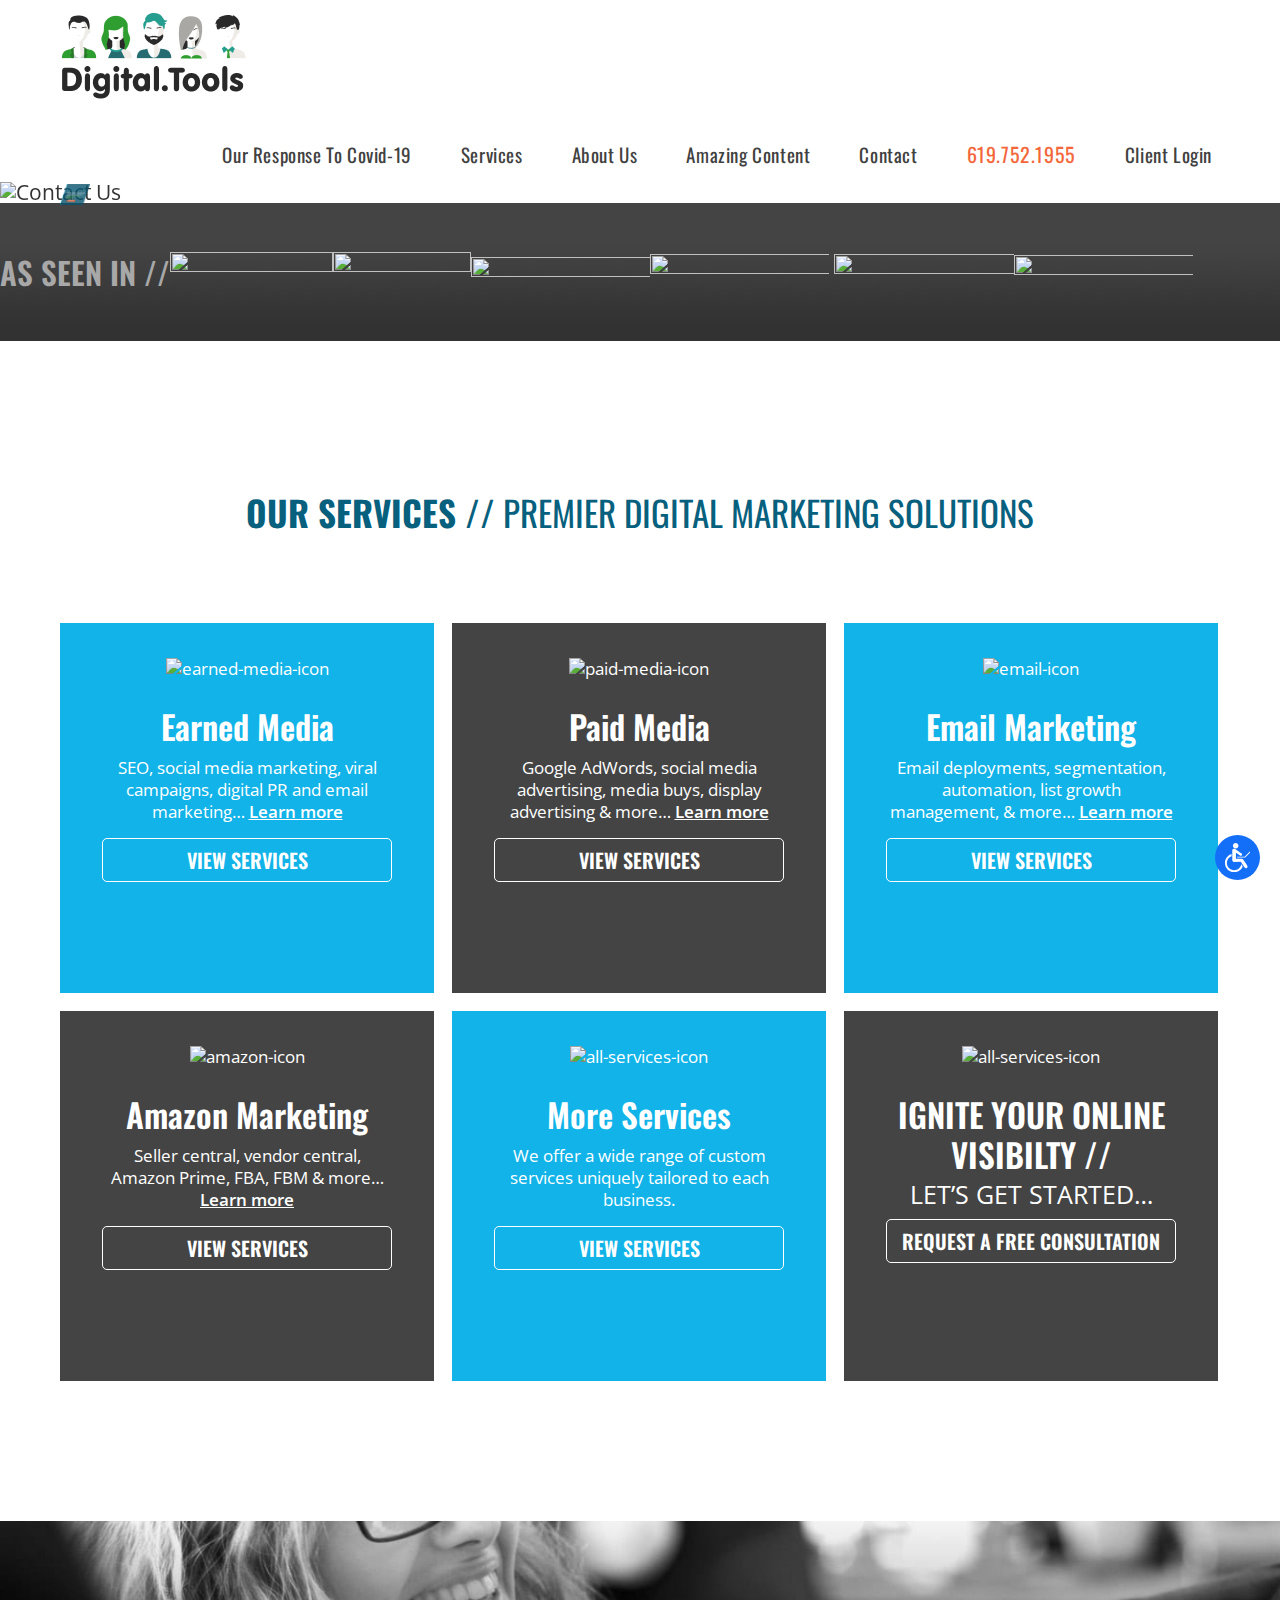
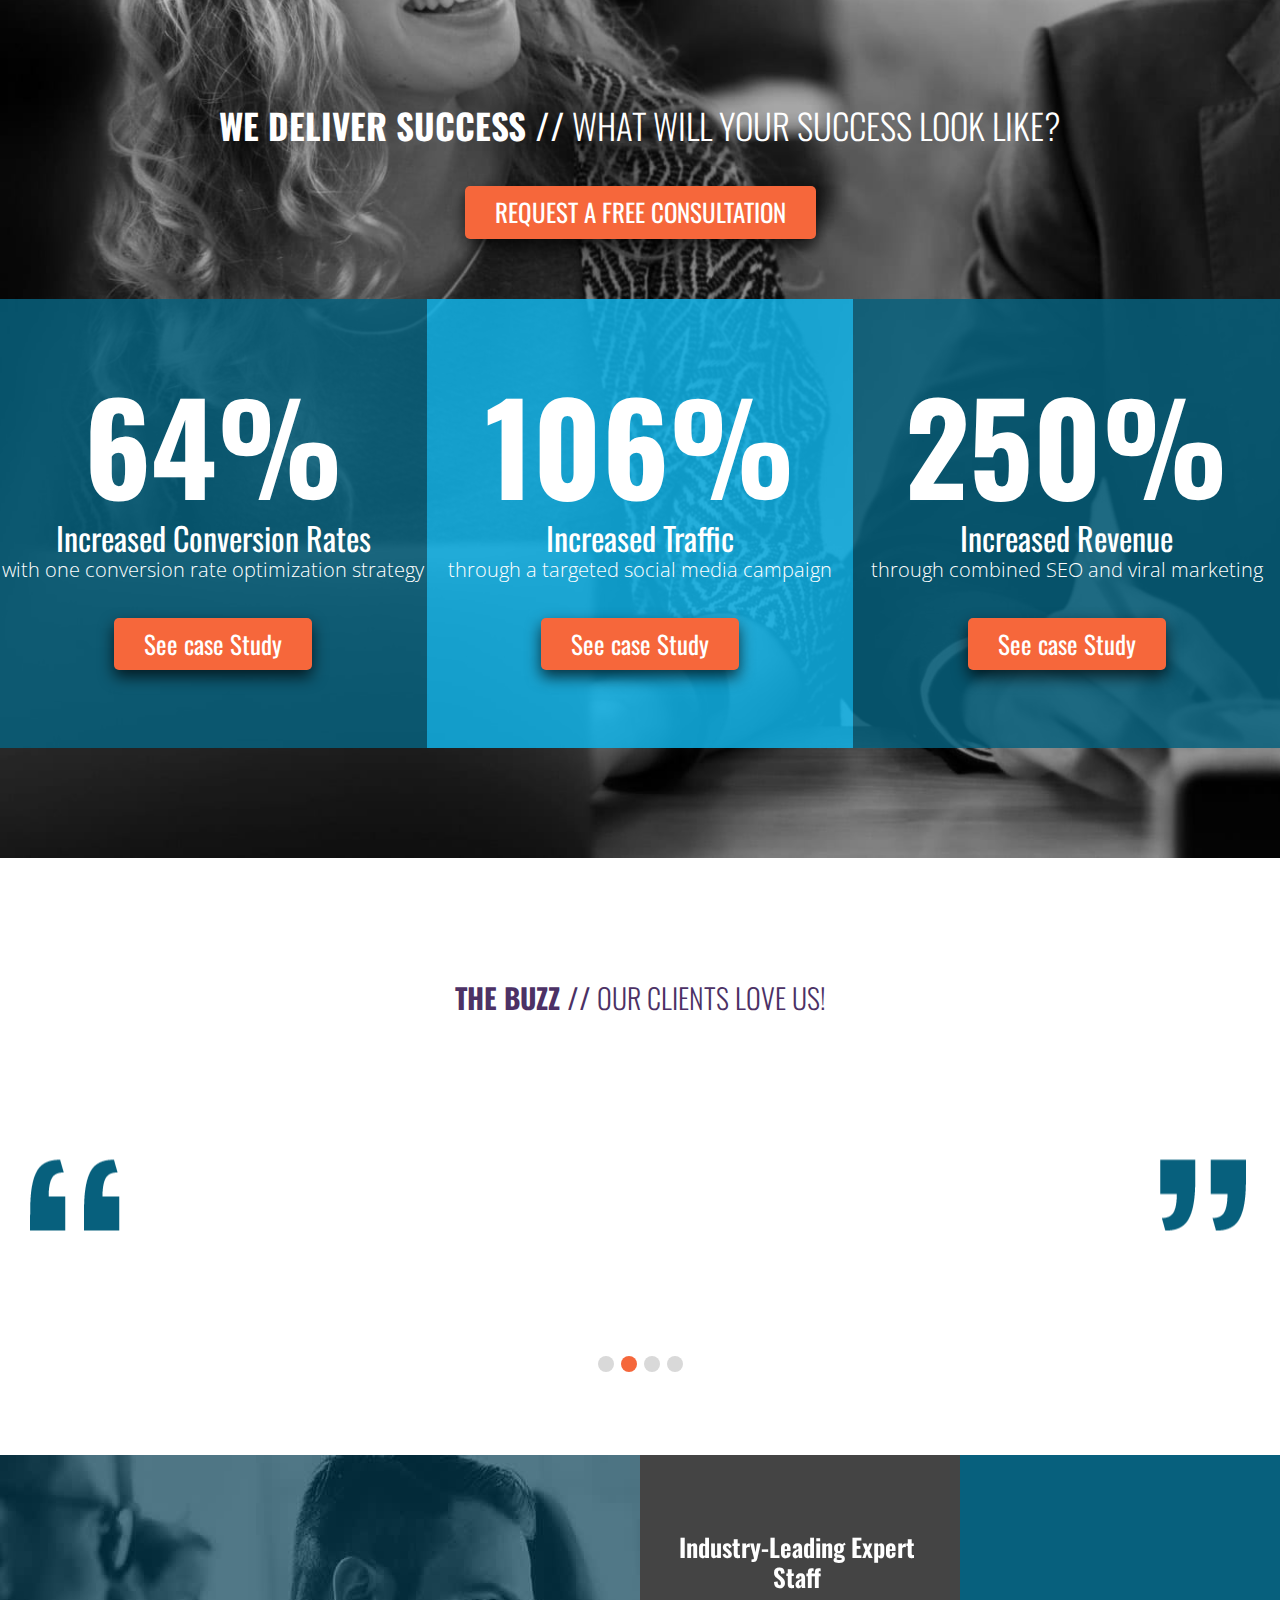
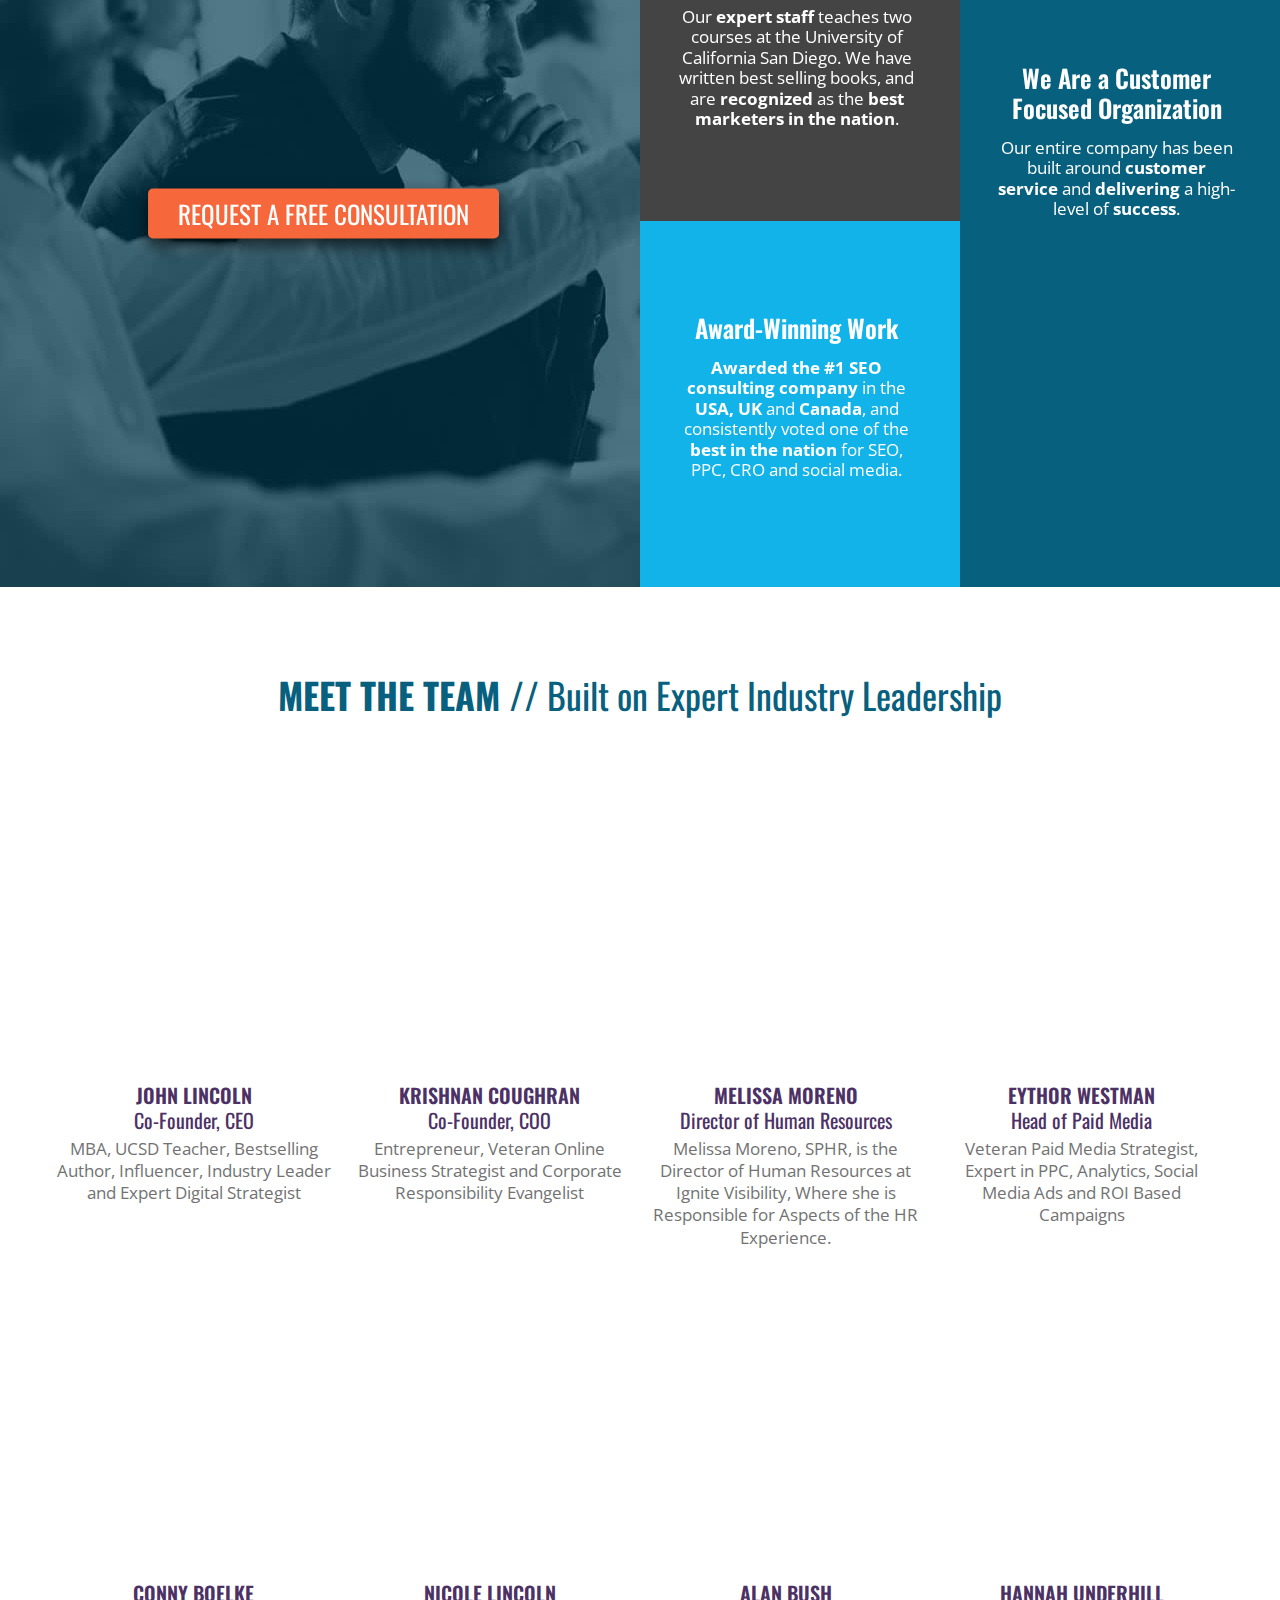
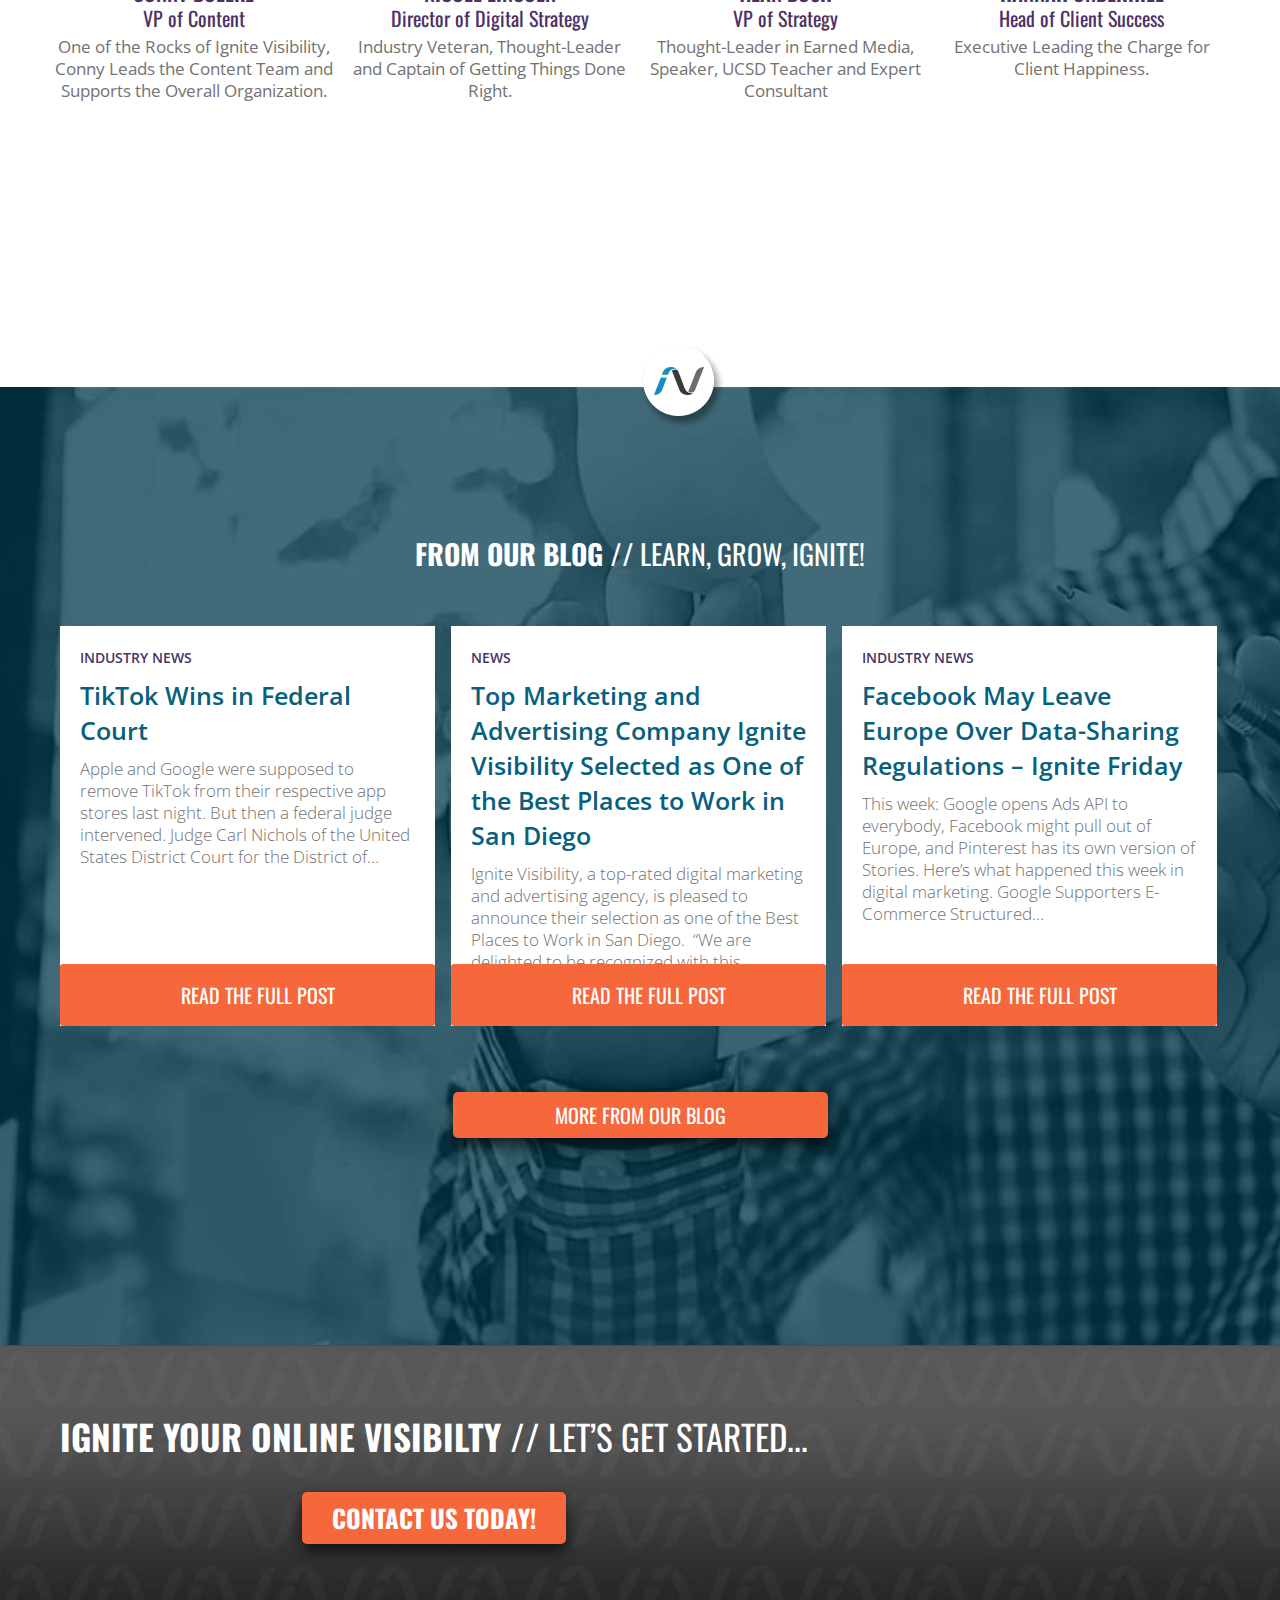
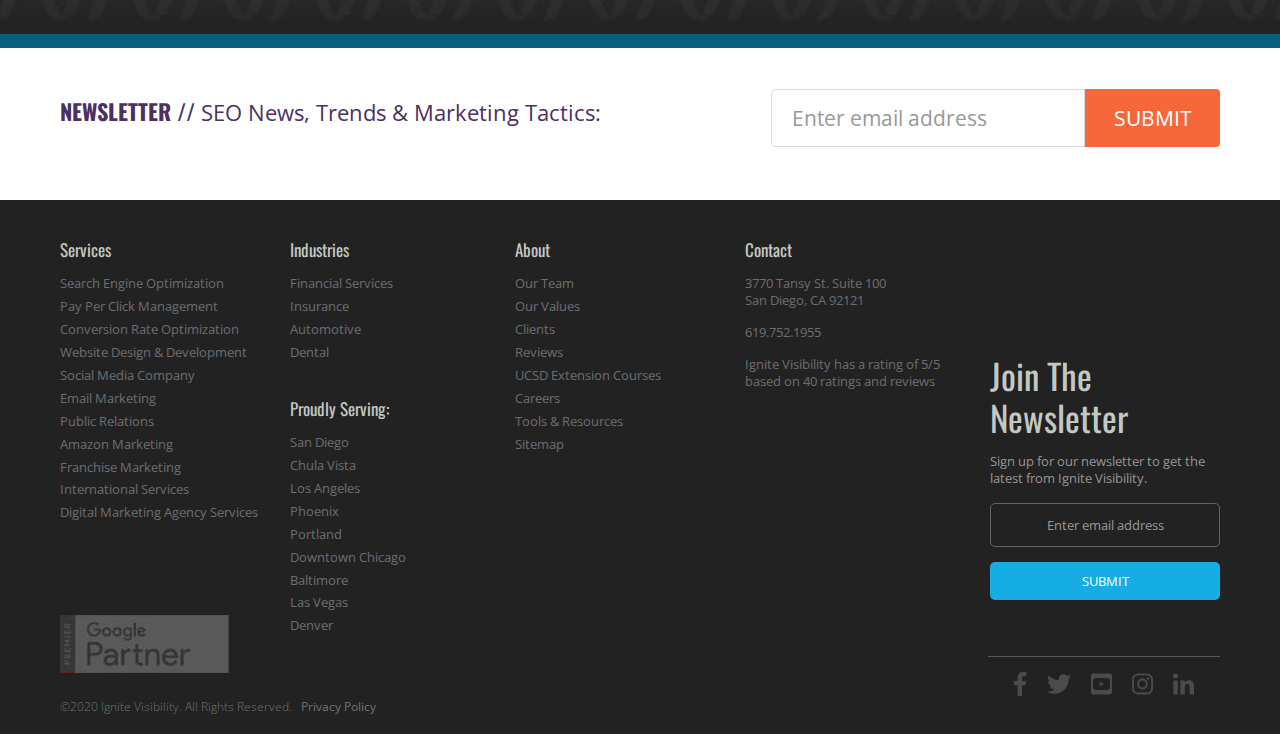
==== commit fcd4ea82: "3 commit" ====
--- a/app/index.html
+++ b/app/index.html
@@ -15,18 +15,48 @@
 </head>
 
 <body class="home page-template page-template-page_front page-template-page_front-php page page-id-5193 siteorigin-panels siteorigin-panels-home mega-menu-max-mega-menu-1 custom-header full-width-content genesis-breadcrumbs-hidden genesis-footer-widgets-visible" style=""> 
-	<span role="button" class="acsb-sr-only acsb-skip-link" data-acsb-sr-trigger="true" data-acsb-sr-only="true" data-acsb-force-visible="true">Use Website In a Screen-Reader Mode</span>
+	<!--<span role="button" class="acsb-sr-only acsb-skip-link" data-acsb-sr-trigger="true" data-acsb-sr-only="true" data-acsb-force-visible="true">Use Website In a Screen-Reader Mode</span>
 	<div class="acsb-skip-links acsb-force-visible acsb-ready" role="region" aria-label="Skip Links" data-acsb="skipLinks" style="display: none;"> 
 		<div data-acsb-skip-link="statement" class="acsb-skip-link" role="button" tabindex="0"> Accessibility Help and Statement </div> <a href="#acsbContent" data-acsb-skip-link="content" class="acsb-skip-link"> Skip to Content </a> <a href="#acsbMenu" data-acsb-skip-link="menu" class="acsb-skip-link"> Skip to Menu </a> <a href="#acsbFooter" data-acsb-skip-link="footer" class="acsb-skip-link"> Skip to Footer </a>
 </div><div class="acsb-navigator-wrapper" data-acsb="navigator-wrapper"> <div tabindex="-1" class="acsb-sr-only acsb-skip-link" role="button" aria-expanded="false" data-acsb-navigator="trigger"> Key site-map pages </div> <div class="acsb-navigator acsb-force-visible acsb-ready" aria-hidden="true" style="display: none;" data-acsb="navigator"> <div class="acsb-navigator-label" data-acsb-navigator="label"> <div class="acsb-navigator-title" aria-hidden="true">Key site-map pages</div> <div class="acsb-navigator-explanation">↑↓ to navigate. Alt+2 to open any time.</div> <div class="acsb-navigator-icon"><i class="acsbi-up_down"></i></div> </div> <div class="acsb-navigator-search" data-acsb-navigator="search" role="search"> <form action="#" enctype="multipart/form-data" method="POST" data-acsb-navigator="search"> <input class="acsb-navigator-search-input" tabindex="-1" type="search" required="" aria-invalid="true" aria-label="Search a page..." placeholder="Search a page..."> <i class="acsb-navigator-search-icon acsbi-search" aria-hidden="true"></i> </form> </div> <div class="acsb-navigator-options" data-acsb-navigator="options" role="navigation" aria-label="Key site-map pages"></div> </div>
 </div>
-<noscript><iframe src="https://www.googletagmanager.com/ns.html?id=GTM-KXFZW3" height="0" width="0" style="display:none;visibility:hidden"></iframe></noscript>
-<div class="site-container"><header class="site-header">
-	<div class="wrap"><div class="title-area"><div id="logo"><a href="https://ignitevisibility.com"><img src="https://ignitevisibility.com/wp-content/themes/ignite/images/logo_color_light.png?v=2"></a></div></div><div class="widget-area header-widget-area">
+<noscript><iframe src="https://www.googletagmanager.com/ns.html?id=GTM-KXFZW3" height="0" width="0" style="display:none;visibility:hidden"></iframe></noscript>-->
+<div class="site-container">
+	<header class="site-header">
+	<div class="wrap">
+		<div class="title-area">
+			<div id="logo">
+				<a href="#"><img src="img/logo-d.png"></a>
+			</div>
+		</div>
+		<div class="widget-area header-widget-area">
 		<section id="maxmegamenu-2" class="widget widget_maxmegamenu">
 			<div class="widget-wrap">
 				<nav class="nav-header">
-					<div id="mega-menu-wrap-max_mega_menu_1" class="mega-menu-wrap"><div class="mega-menu-toggle"><div class="mega-toggle-blocks-left"></div><div class="mega-toggle-blocks-center"></div><div class="mega-toggle-blocks-right"><div class="mega-toggle-block mega-menu-toggle-block mega-toggle-block-1" id="mega-toggle-block-1" tabindex="0"><span class="mega-toggle-label" role="button" aria-expanded="false"><span class="mega-toggle-label-closed">MENU</span><span class="mega-toggle-label-open">MENU</span></span></div></div></div><ul id="mega-menu-max_mega_menu_1" class="mega-menu max-mega-menu mega-menu-horizontal" data-event="hover_intent" data-effect="fade_up" data-effect-speed="200" data-effect-mobile="disabled" data-effect-speed-mobile="0" data-panel-width="body" data-panel-inner-width=".wrap" data-mobile-force-width="false" data-second-click="go" data-document-click="collapse" data-vertical-behaviour="standard" data-breakpoint="740" data-unbind="true" data-hover-intent-timeout="300" data-hover-intent-interval="100"><li class="mega-menu-item mega-menu-item-type-post_type mega-menu-item-object-post mega-align-bottom-left mega-menu-flyout mega-menu-item-26025" id="mega-menu-item-26025"><a title="Our Response To Covid-19" class="mega-menu-link" href="https://ignitevisibility.com/coronavirus-and-digital-marketing-how-should-businesses-respond/" tabindex="0">Our Response To Covid-19</a></li><li class="mega-menu-item mega-menu-item-type-post_type mega-menu-item-object-page mega-menu-item-has-children mega-menu-megamenu mega-align-bottom-left mega-menu-megamenu mega-menu-item-8885" id="mega-menu-item-8885"><a class="mega-menu-link" href="https://ignitevisibility.com/services/" aria-haspopup="true" aria-expanded="false" tabindex="0">Services<span class="mega-indicator"></span></a><ul class="mega-sub-menu" style="width: 1598px; left: -367.031px; padding-left: 219px; padding-right: 219px;"><li class="mega-hide-in-mobile mega-menu-item mega-menu-item-type-post_type mega-menu-item-object-page mega-menu-columns-1-of-4 mega-menu-item-9061" id="mega-menu-item-9061"><a class="mega-menu-link" href="https://ignitevisibility.com/services/">Services</a></li><li class="mega-menu-item mega-menu-item-type-custom mega-menu-item-object-custom mega-menu-item-has-children mega-menu-columns-1-of-4 mega-menu-item-9035" id="mega-menu-item-9035"><a class="mega-menu-link" href="#" aria-label="Column One"><span class="mega-indicator"></span></a><ul class="mega-sub-menu"><li class="mega-menu-item mega-menu-item-type-post_type mega-menu-item-object-page mega-menu-item-10097" id="mega-menu-item-10097"><a title="Search Engine Optimization" class="mega-menu-link" href="https://ignitevisibility.com/services/seo/">Search Engine Optimization</a></li><li class="mega-menu-item mega-menu-item-type-post_type mega-menu-item-object-page mega-menu-item-22143" id="mega-menu-item-22143"><a title="International SEO" class="mega-menu-link" href="https://ignitevisibility.com/services/international-seo-consultant/">International Search Marketing</a></li><li class="mega-menu-item mega-menu-item-type-post_type mega-menu-item-object-page mega-menu-item-22794" id="mega-menu-item-22794"><a title="Local SEO" class="mega-menu-link" href="https://ignitevisibility.com/services/local-seo/">Local Search Marketing</a></li><li class="mega-menu-item mega-menu-item-type-post_type mega-menu-item-object-page mega-menu-item-10181" id="mega-menu-item-10181"><a title="Pay Per Click Company" class="mega-menu-link" href="https://ignitevisibility.com/services/pay-per-click-management/">Pay Per Click Advertising</a></li><li class="mega-menu-item mega-menu-item-type-post_type mega-menu-item-object-page mega-menu-item-10271" id="mega-menu-item-10271"><a title="Social Media Company" class="mega-menu-link" href="https://ignitevisibility.com/services/social-media-marketing/">Social Media Marketing</a></li></ul></li><li class="mega-menu-item mega-menu-item-type-custom mega-menu-item-object-custom mega-menu-item-has-children mega-menu-columns-1-of-4 mega-menu-item-9036" id="mega-menu-item-9036"><a class="mega-menu-link" href="#" aria-label="Column Two"><span class="mega-indicator"></span></a><ul class="mega-sub-menu"><li class="mega-menu-item mega-menu-item-type-post_type mega-menu-item-object-page mega-menu-item-10515" id="mega-menu-item-10515"><a title="Email Marketing" class="mega-menu-link" href="https://ignitevisibility.com/email-marketing-services/">Email Marketing</a></li><li class="mega-menu-item mega-menu-item-type-post_type mega-menu-item-object-page mega-menu-item-9019" id="mega-menu-item-9019"><a title="Conversion Rate Optimization Company" class="mega-menu-link" href="https://ignitevisibility.com/services/conversion-optimization/">Conversion Rate Optimization</a></li><li class="mega-menu-item mega-menu-item-type-post_type mega-menu-item-object-page mega-menu-item-9029" id="mega-menu-item-9029"><a class="mega-menu-link" href="https://ignitevisibility.com/services/public-relations/">Public Relations</a></li><li class="mega-menu-item mega-menu-item-type-post_type mega-menu-item-object-page mega-menu-item-22138" id="mega-menu-item-22138"><a title="Website Design &amp; Development" class="mega-menu-link" href="https://ignitevisibility.com/services/website-development/">Website Design &amp; Development</a></li><li class="mega-menu-item mega-menu-item-type-post_type mega-menu-item-object-page mega-menu-item-23309" id="mega-menu-item-23309"><a class="mega-menu-link" href="https://ignitevisibility.com/services/reporting-analytics/">Reporting &amp; Analytics</a></li></ul></li><li class="mega-menu-item mega-menu-item-type-custom mega-menu-item-object-custom mega-menu-item-has-children mega-menu-columns-1-of-4 mega-menu-item-9037" id="mega-menu-item-9037"><a class="mega-menu-link" href="#" aria-label="Column Three"><span class="mega-indicator"></span></a><ul class="mega-sub-menu"><li class="mega-menu-item mega-menu-item-type-post_type mega-menu-item-object-page mega-menu-item-22128" id="mega-menu-item-22128"><a class="mega-menu-link" href="https://ignitevisibility.com/services/amazon-seo/">Amazon Marketing</a></li><li class="mega-menu-item mega-menu-item-type-post_type mega-menu-item-object-page mega-menu-item-22136" id="mega-menu-item-22136"><a title="Franchise Marketing" class="mega-menu-link" href="https://ignitevisibility.com/services/franchise-marketing-company/">Franchise Marketing</a></li><li class="mega-menu-item mega-menu-item-type-post_type mega-menu-item-object-page mega-menu-item-22793" id="mega-menu-item-22793"><a class="mega-menu-link" href="https://ignitevisibility.com/internet-marketing/">Digital Marketing Strategy</a></li></ul></li></ul></li><li class="mega-menu-item mega-menu-item-type-post_type mega-menu-item-object-page mega-menu-item-has-children mega-menu-megamenu mega-align-bottom-left mega-menu-megamenu mega-menu-item-11281" id="mega-menu-item-11281"><a class="mega-menu-link" href="https://ignitevisibility.com/about/" aria-haspopup="true" aria-expanded="false" tabindex="0">About Us<span class="mega-indicator"></span></a><ul class="mega-sub-menu" style="width: 1598px; left: -367.031px; padding-left: 219px; padding-right: 219px;"><li class="mega-menu-item mega-menu-item-type-post_type mega-menu-item-object-page mega-menu-columns-1-of-4 mega-menu-item-14697" id="mega-menu-item-14697"><a class="mega-menu-link" href="https://ignitevisibility.com/about/">About Ignite Visibility</a></li><li class="mega-menu-item mega-menu-item-type-custom mega-menu-item-object-custom mega-menu-item-has-children mega-menu-columns-1-of-4 mega-menu-item-9054" id="mega-menu-item-9054"><a class="mega-menu-link" href="#" aria-label="Column One"><span class="mega-indicator"></span></a><ul class="mega-sub-menu"><li class="mega-hide-in-mobile mega-menu-item mega-menu-item-type-post_type mega-menu-item-object-page mega-menu-item-11282" id="mega-menu-item-11282"><a class="mega-menu-link" href="https://ignitevisibility.com/about/">Our Story</a></li><li class="mega-menu-item mega-menu-item-type-post_type mega-menu-item-object-page mega-menu-item-9050" id="mega-menu-item-9050"><a class="mega-menu-link" href="https://ignitevisibility.com/clients/">Clients</a></li><li class="mega-menu-item mega-menu-item-type-post_type mega-menu-item-object-page mega-menu-item-9048" id="mega-menu-item-9048"><a class="mega-menu-link" href="https://ignitevisibility.com/our-team/">Our Team</a></li><li class="mega-menu-item mega-menu-item-type-post_type mega-menu-item-object-page mega-menu-item-9049" id="mega-menu-item-9049"><a class="mega-menu-link" href="https://ignitevisibility.com/values/">Our Values</a></li></ul></li><li class="mega-menu-item mega-menu-item-type-custom mega-menu-item-object-custom mega-menu-item-has-children mega-menu-columns-1-of-4 mega-menu-item-9055" id="mega-menu-item-9055"><a class="mega-menu-link" href="#" aria-label="Column Two"><span class="mega-indicator"></span></a><ul class="mega-sub-menu"><li class="mega-menu-item mega-menu-item-type-post_type mega-menu-item-object-page mega-menu-item-9051" id="mega-menu-item-9051"><a class="mega-menu-link" href="https://ignitevisibility.com/testimonials-reviews/">Reviews &amp; Case Studies</a></li><li class="mega-menu-item mega-menu-item-type-post_type mega-menu-item-object-page mega-menu-item-9052" id="mega-menu-item-9052"><a class="mega-menu-link" href="https://ignitevisibility.com/ucsd-extension-ignite-visibility-web-analytics-course/">UCSD Extension Courses</a></li><li class="mega-menu-item mega-menu-item-type-post_type mega-menu-item-object-page mega-menu-item-10861" id="mega-menu-item-10861"><a class="mega-menu-link" href="https://ignitevisibility.com/careers/">Careers</a></li></ul></li></ul></li><li class="mega-menu-item mega-menu-item-type-custom mega-menu-item-object-custom mega-menu-item-has-children mega-menu-megamenu mega-align-bottom-left mega-menu-megamenu mega-menu-item-11114" id="mega-menu-item-11114"><a class="mega-menu-link" href="https://ignitevisibility.com/blog/" aria-haspopup="true" aria-expanded="false" tabindex="0">Amazing Content<span class="mega-indicator"></span></a><ul class="mega-sub-menu" style="width: 1598px; left: -367.031px; padding-left: 219px; padding-right: 219px;"><li class="mega-menu-item mega-menu-item-type-custom mega-menu-item-object-custom mega-menu-columns-1-of-4 mega-menu-item-14703" id="mega-menu-item-14703"><a class="mega-menu-link" href="https://ignitevisibility.com/blog/">Amazing Content</a></li><li class="mega-menu-item mega-menu-item-type-custom mega-menu-item-object-custom mega-menu-item-has-children mega-menu-columns-1-of-4 mega-menu-item-14704" id="mega-menu-item-14704"><a class="mega-menu-link" href="#" aria-label="Column One"><span class="mega-indicator"></span></a><ul class="mega-sub-menu"><li class="mega-menu-item mega-menu-item-type-custom mega-menu-item-object-custom mega-menu-item-14701" id="mega-menu-item-14701"><a class="mega-menu-link" href="https://ignitevisibility.com/blog/">Our Blog</a></li><li class="mega-menu-item mega-menu-item-type-taxonomy mega-menu-item-object-category mega-menu-item-14725" id="mega-menu-item-14725"><a class="mega-menu-link" href="https://ignitevisibility.com/category/podcast/">Podcast</a></li><li class="mega-menu-item mega-menu-item-type-post_type mega-menu-item-object-page mega-menu-item-14698" id="mega-menu-item-14698"><a class="mega-menu-link" href="https://ignitevisibility.com/seo-movie/">SEO: The Movie</a></li><li class="mega-menu-item mega-menu-item-type-post_type mega-menu-item-object-page mega-menu-item-14699" id="mega-menu-item-14699"><a class="mega-menu-link" href="https://ignitevisibility.com/social-media-marketing-movie/">Social Media Marketing: The Movie</a></li><li class="mega-menu-item mega-menu-item-type-post_type mega-menu-item-object-post mega-menu-item-14700" id="mega-menu-item-14700"><a class="mega-menu-link" href="https://ignitevisibility.com/the-forecaster-method/">Book: The Forecaster Method</a></li></ul></li><li class="mega-menu-item mega-menu-item-type-custom mega-menu-item-object-custom mega-menu-item-has-children mega-disable-link mega-menu-columns-1-of-4 mega-menu-item-21787" id="mega-menu-item-21787"><a class="mega-menu-link" tabindex="0" aria-label="Column Two"><span class="mega-indicator"></span></a><ul class="mega-sub-menu"><li class="mega-menu-item mega-menu-item-type-post_type mega-menu-item-object-page mega-menu-item-21786" id="mega-menu-item-21786"><a class="mega-menu-link" href="https://ignitevisibility.com/webinars/">Digital Marketing Webinars (2020 Webinars)</a></li></ul></li></ul></li><li class="mega-menu-item mega-menu-item-type-post_type mega-menu-item-object-page mega-align-bottom-left mega-menu-flyout mega-menu-item-8884" id="mega-menu-item-8884"><a class="mega-menu-link" href="https://ignitevisibility.com/contact/" tabindex="0">Contact</a></li><li class="mega-orange mega-menu-item mega-menu-item-type-custom mega-menu-item-object-custom mega-align-bottom-left mega-menu-flyout mega-menu-item-8886" id="mega-menu-item-8886"><a class="mega-menu-link" href="tel:619.752.1955" tabindex="0">619.752.1955</a></li><li class="mega-menu-item mega-menu-item-type-custom mega-menu-item-object-custom mega-align-bottom-left mega-menu-flyout mega-menu-item-29375" id="mega-menu-item-29375"><a title="Client Login" class="mega-menu-link" href="https://reports.ignitevisibility.com/login" tabindex="0">Client Login</a></li></ul></div></nav></div></section><section id="custom_html-2" class="widget_text widget widget_custom_html"><div class="widget_text widget-wrap"><div class="textwidget custom-html-widget"><div class="search-form-container"><div class="search-toggle"><svg class="svg-inline--fa fa-search fa-w-16" aria-hidden="true" data-prefix="fa" data-icon="search" role="img" xmlns="http://www.w3.org/2000/svg" viewBox="0 0 512 512" data-fa-i2svg=""><path fill="currentColor" d="M505 442.7L405.3 343c-4.5-4.5-10.6-7-17-7H372c27.6-35.3 44-79.7 44-128C416 93.1 322.9 0 208 0S0 93.1 0 208s93.1 208 208 208c48.3 0 92.7-16.4 128-44v16.3c0 6.4 2.5 12.5 7 17l99.7 99.7c9.4 9.4 24.6 9.4 33.9 0l28.3-28.3c9.4-9.4 9.4-24.6.1-34zM208 336c-70.7 0-128-57.2-128-128 0-70.7 57.2-128 128-128 70.7 0 128 57.2 128 128 0 70.7-57.2 128-128 128z"></path></svg><!-- <i class="fa fa-search"></i> --></div></div></div></div></section></div></div></header><div id="search-form-container"><div class="widget search"><form class="search-form" method="get" action="https://ignitevisibility.com/" role="search"><input class="search-form-input" type="search" name="s" id="searchform-1" placeholder="Search Posts"><input class="search-form-submit" type="submit" value="Search"><meta content="https://ignitevisibility.com/?s={s}"></form></div></div><div id="slider"><div class="soliloquy-outer-container" data-soliloquy-loaded="1"><div aria-live="polite" id="soliloquy-container-8946" class="soliloquy-container soliloquy-transition-fade soliloquy-fade soliloquy-arrows-active soliloquy-pauseplay-active home-hero soliloquy-theme-base" style="margin: 0px auto; max-width: 100%; max-height: none; height: auto; opacity: 1; background-image: none;"><div class="soliloquy-wrapper" style="max-width: 100%; margin: 0px auto;"><div class="soliloquy-viewport" style="width: 100%; position: relative; height: 579px;"><ul id="soliloquy-8946" class="soliloquy-slider soliloquy-slides soliloquy-wrap soliloquy-clear" style="width: auto; position: relative;"><li aria-hidden="false" class="soliloquy-item soliloquy-item-1 soliloquy-id-13270 soliloquy-image-slide soliloquy-active-slide" draggable="false" style="list-style: none; float: left; position: relative; width: 100%; z-index: 50; display: block; margin-right: -100%;"><a href="https://ignitevisibility.com/wp-content/uploads/2016/09/slide-one-large-img.jpg" class="soliloquy-link fancybox image" title="Contact Us"><img id="soliloquy-image-13270" class="soliloquy-image soliloquy-image-1" src="https://ignitevisibility.com/wp-content/uploads/2016/09/slide-one-large-img.jpg" alt="Contact Us" data-soliloquy-src-mobile="https://ignitevisibility.com/wp-content/uploads/2016/09/slide-one-large-img-700x260_c.jpg" data-no-lazy="1"></a><div class="soliloquy-caption soliloquy-caption-left soliloquy-caption-mobile"><div class="soliloquy-caption-inside"><a href="/contact" class="home-slider-smaller-img"><img src="https://ignitevisibility.com/wp-content/uploads/2019/04/slide-one-img2.png"></a></div></div></li></ul></div><div class="soliloquy-controls soliloquy-has-controls-direction soliloquy-has-controls-auto soliloquy-hide"><div class="soliloquy-controls-direction" aria-label="carousel buttons" aria-controls="soliloquy-container-8946"><a class="soliloquy-prev disabled" href="" tabindex="0" aria-label="previous"><span></span></a><a class="soliloquy-next disabled" href="" tabindex="0" aria-label="next"><span></span></a></div><div class="soliloquy-controls-auto"><div class="soliloquy-controls-auto-item"><a class="soliloquy-stop" href="" aria-label="pause" tabindex="0"><span></span></a></div></div></div></div></div><noscript><style type="text/css">#soliloquy-container-8946{opacity:1}#soliloquy-container-8946 li>.soliloquy-caption{display:none}#soliloquy-container-8946 li:first-child>.soliloquy-caption{display:block}</style><div class="soliloquy-no-js" style="display:none;visibility:hidden;height:0;line-height:0;opacity:0;"><img data-no-lazy="1" class="soliloquy-image soliloquy-no-js-image skip-lazy" src="https://ignitevisibility.com/wp-content/uploads/2016/09/slide-one-large-img.jpg" alt="Contact Us" /></div></noscript></div></div><div id="mobile-homepage-header"><h2>We Are A Digital Marketing Agency That Wows Clients In Every Interaction</h2><h3>We have been named the #1 search marketing agency in the industry.</h3><img id="mobile-clutch" alt="Clutch.co" src="/wp-content/themes/ignite/images/mobile-homepage-clutch.png" data-lazy-src="/wp-content/themes/ignite/images/mobile-homepage-clutch.png" class="lazyloaded" data-was-processed="true"><noscript><img id="mobile-clutch" alt="Clutch.co" src="/wp-content/themes/ignite/images/mobile-homepage-clutch.png"></noscript><h4>Our mission is to make you #1 in<br> your space.</h4><a href="/contact" title="Let's Get Started"><img id="get-started" alt="Let's Get Started" src="/wp-content/themes/ignite/images/lets-get-started.png" data-lazy-src="/wp-content/themes/ignite/images/lets-get-started.png" class="lazyloaded" data-was-processed="true"><noscript><img id="get-started" alt="Let's Get Started" src="/wp-content/themes/ignite/images/lets-get-started.png"></noscript></a></div><div id="where-you-seen"><section id="sow-editor-2" class="widget widget_sow-editor"><div class="widget-wrap"><div class="so-widget-sow-editor so-widget-sow-editor-base"><h4 class="widget-title widgettitle">AS SEEN In //</h4><div class="siteorigin-widget-tinymce textwidget"><p><img class="size-medium wp-image-13278 alignnone lazyloaded" src="https://ignitevisibility.com/wp-content/uploads/2019/02/forbies-icon.jpg" alt="" width="163" height="54" data-lazy-src="https://ignitevisibility.com/wp-content/uploads/2019/02/forbies-icon.jpg" data-was-processed="true"><noscript><img class="size-medium wp-image-13278 alignnone" src="https://ignitevisibility.com/wp-content/uploads/2019/02/forbies-icon.jpg" alt="" width="163" height="54" /></noscript><img class="size-medium wp-image-13279 alignnone lazyloaded" src="https://ignitevisibility.com/wp-content/uploads/2019/02/inc-icon.jpg" alt="" width="138" height="54" data-lazy-src="https://ignitevisibility.com/wp-content/uploads/2019/02/inc-icon.jpg" data-was-processed="true"><noscript><img class="size-medium wp-image-13279 alignnone" src="https://ignitevisibility.com/wp-content/uploads/2019/02/inc-icon.jpg" alt="" width="138" height="54" /></noscript><img class="size-medium wp-image-13280 alignnone lazyloaded" src="https://ignitevisibility.com/wp-content/uploads/2019/02/search-engine-land-icon.jpg" alt="" width="224" height="54" data-lazy-src="https://ignitevisibility.com/wp-content/uploads/2019/02/search-engine-land-icon.jpg" data-was-processed="true"><noscript><img class="size-medium wp-image-13280 alignnone" src="https://ignitevisibility.com/wp-content/uploads/2019/02/search-engine-land-icon.jpg" alt="" width="224" height="54" /></noscript><img class="alignnone size-full wp-image-13275 lazyloaded" src="https://ignitevisibility.com/wp-content/uploads/2019/02/the-huffington-post-icon.jpg" alt="" width="194" height="54" data-lazy-src="https://ignitevisibility.com/wp-content/uploads/2019/02/the-huffington-post-icon.jpg" data-was-processed="true"><noscript><img class="alignnone size-full wp-image-13275" src="https://ignitevisibility.com/wp-content/uploads/2019/02/the-huffington-post-icon.jpg" alt="" width="194" height="54" /></noscript> <img class="size-medium wp-image-13277 alignnone lazyloaded" src="https://ignitevisibility.com/wp-content/uploads/2019/02/entrepreneur-icon.jpg" alt="" width="196" height="54" data-lazy-src="https://ignitevisibility.com/wp-content/uploads/2019/02/entrepreneur-icon.jpg" data-was-processed="true"><noscript><img class="size-medium wp-image-13277 alignnone" src="https://ignitevisibility.com/wp-content/uploads/2019/02/entrepreneur-icon.jpg" alt="" width="196" height="54" /></noscript><img class="size-medium wp-image-13276 alignnone lazyloaded" src="https://ignitevisibility.com/wp-content/uploads/2019/02/ucsandiego-icon.jpg" alt="" width="205" height="54" data-lazy-src="https://ignitevisibility.com/wp-content/uploads/2019/02/ucsandiego-icon.jpg" data-was-processed="true"><noscript><img class="size-medium wp-image-13276 alignnone" src="https://ignitevisibility.com/wp-content/uploads/2019/02/ucsandiego-icon.jpg" alt="" width="205" height="54" /></noscript></p></div></div></div></section></div><div id="services"><h2><strong>OUR SERVICES //</strong> PREMIER DIGITAL MARKETING SOLUTIONS</h2><div class="services-inner-wrapper"><div id="earn-media" class="service-box"><div class="service-box-content"><p><img class="alignnone size-full service-icon lazyloaded" src="https://ignitevisibility.com/wp-content/uploads/2019/02/earn-media-icon.png" alt="earned-media-icon" data-lazy-src="https://ignitevisibility.com/wp-content/uploads/2019/02/earn-media-icon.png" data-was-processed="true"><noscript><img class="alignnone size-full service-icon" src="https://ignitevisibility.com/wp-content/uploads/2019/02/earn-media-icon.png" alt="earned-media-icon" /></noscript></p><h3>Earned Media</h3><p class="service-desc">SEO, social media marketing, viral campaigns, digital PR and email marketing… <a href="#">Learn more</a></p><p><a class="btn" href="#">View Services</a></p></div></div><div id="paid-media" class="service-box"><div class="service-box-content"><p><img class="alignnone size-full service-icon lazyloaded" src="https://ignitevisibility.com/wp-content/uploads/2019/02/paid-media-icon.png" alt="paid-media-icon" data-lazy-src="https://ignitevisibility.com/wp-content/uploads/2019/02/paid-media-icon.png" data-was-processed="true"><noscript><img class="alignnone size-full service-icon" src="https://ignitevisibility.com/wp-content/uploads/2019/02/paid-media-icon.png" alt="paid-media-icon" /></noscript></p><h3>Paid Media</h3><p class="service-desc">Google AdWords, social media advertising, media buys, display advertising &amp; more… <a href="#">Learn more</a></p><p><a class="btn" href="#">View Services</a></p></div></div><div id="email-marketing" class="service-box"><div class="service-box-content"><p><img class="alignnone size-full service-icon lazyloaded" src="https://ignitevisibility.com/wp-content/uploads/2019/02/email-marketing-icon.png" alt="email-icon" data-lazy-src="https://ignitevisibility.com/wp-content/uploads/2019/02/email-marketing-icon.png" data-was-processed="true"><noscript><img class="alignnone size-full service-icon" src="https://ignitevisibility.com/wp-content/uploads/2019/02/email-marketing-icon.png" alt="email-icon" /></noscript></p><h3>Email Marketing</h3><p class="service-desc">Email deployments, segmentation, automation, list growth management, &amp; more… <a href="/email-marketing-services/">Learn more</a></p><p><a class="btn" href="/email-marketing-services/">View Services</a></p></div></div><div class="clear"></div><div id="earn-media-hover" class="services-hover"><table><tbody><tr><td><span class="close-icon"></span><span class="right-arrow"></span><img src="data:image/svg+xml,%3Csvg%20xmlns='http://www.w3.org/2000/svg'%20viewBox='0%200%200%200'%3E%3C/svg%3E" data-lazy-src="https://ignitevisibility.com/wp-content/themes/ignite/images/earned-media-hover-icon.png"><noscript><img src="https://ignitevisibility.com/wp-content/themes/ignite/images/earned-media-hover-icon.png" /></noscript><h3>Earned Media</h3></td><td><section id="nav_menu-4" class="widget widget_nav_menu"><div class="widget-wrap"><div class="menu-earned-media-menu-container"><ul id="menu-earned-media-menu" class="menu"><li id="menu-item-10269" class="menu-item menu-item-type-post_type menu-item-object-page menu-item-10269"><a href="https://ignitevisibility.com/services/seo/">Search Engine Optimization</a></li><li id="menu-item-10270" class="menu-item menu-item-type-post_type menu-item-object-page menu-item-10270"><a href="https://ignitevisibility.com/services/social-media-marketing/">Social Media Marketing</a></li><li id="menu-item-9057" class="menu-item menu-item-type-post_type menu-item-object-page menu-item-9057"><a href="https://ignitevisibility.com/services/public-relations/">Digital PR</a></li><li id="menu-item-8894" class="menu-item menu-item-type-post_type menu-item-object-page menu-item-8894"><a href="https://ignitevisibility.com/services/conversion-optimization/">Conversion Rate Optimization (CRO)</a></li><li id="menu-item-10516" class="menu-item menu-item-type-post_type menu-item-object-page menu-item-10516"><a title="Email Marketing" href="https://ignitevisibility.com/email-marketing-services/">Email Marketing</a></li><li id="menu-item-22130" class="menu-item menu-item-type-post_type menu-item-object-page menu-item-22130"><a href="https://ignitevisibility.com/services/amazon-seo/">Amazon Marketing</a></li></ul></div></div></section></td></tr></tbody></table></div><div id="paid-media-hover" class="services-hover"><table><tbody><tr><td><span class="close-icon"></span><span class="right-arrow"></span><img src="data:image/svg+xml,%3Csvg%20xmlns='http://www.w3.org/2000/svg'%20viewBox='0%200%200%200'%3E%3C/svg%3E" data-lazy-src="https://ignitevisibility.com/wp-content/themes/ignite/images/paid-media-icon.png"><noscript><img src="https://ignitevisibility.com/wp-content/themes/ignite/images/paid-media-icon.png" /></noscript><h3>Paid Media</h3></td><td><section id="nav_menu-5" class="widget widget_nav_menu"><div class="widget-wrap"><div class="menu-paid-media-menu-container"><ul id="menu-paid-media-menu" class="menu"><li id="menu-item-9068" class="menu-item menu-item-type-custom menu-item-object-custom menu-item-9068"><a href="/services/pay-per-click-management/">Paid Search Management</a></li><li id="menu-item-9069" class="menu-item menu-item-type-custom menu-item-object-custom menu-item-9069"><a href="/services/pay-per-click-management/">Google Display Advertising</a></li><li id="menu-item-9070" class="menu-item menu-item-type-custom menu-item-object-custom menu-item-9070"><a href="/services/pay-per-click-management/">Paid Social Advertising</a></li><li id="menu-item-9071" class="menu-item menu-item-type-custom menu-item-object-custom menu-item-9071"><a href="/services/pay-per-click-management/">Offline Conversion Tracking</a></li><li id="menu-item-9072" class="menu-item menu-item-type-custom menu-item-object-custom menu-item-9072"><a href="/services/pay-per-click-management/">Media Buys</a></li><li id="menu-item-8913" class="menu-item menu-item-type-post_type menu-item-object-page menu-item-8913"><a href="https://ignitevisibility.com/services/conversion-optimization/">Conversion Rate Optimization (CRO)</a></li></ul></div></div></section></td></tr></tbody></table></div><div id="email-marketing-hover" class="services-hover"><table><tbody><tr><td><span class="close-icon"></span><span class="right-arrow"></span><img src="data:image/svg+xml,%3Csvg%20xmlns='http://www.w3.org/2000/svg'%20viewBox='0%200%200%200'%3E%3C/svg%3E" data-lazy-src="https://ignitevisibility.com/wp-content/themes/ignite/images/email-marketing-icon.png"><noscript><img src="https://ignitevisibility.com/wp-content/themes/ignite/images/email-marketing-icon.png" /></noscript><h3>Email Marketing</h3></td><td><section id="nav_menu-9" class="widget widget_nav_menu"><div class="widget-wrap"><div class="menu-paid-media-menu-container"><ul id="menu-paid-media-menu-1" class="menu"><li class="menu-item menu-item-type-custom menu-item-object-custom menu-item-9068"><a href="/services/pay-per-click-management/">Paid Search Management</a></li><li class="menu-item menu-item-type-custom menu-item-object-custom menu-item-9069"><a href="/services/pay-per-click-management/">Google Display Advertising</a></li><li class="menu-item menu-item-type-custom menu-item-object-custom menu-item-9070"><a href="/services/pay-per-click-management/">Paid Social Advertising</a></li><li class="menu-item menu-item-type-custom menu-item-object-custom menu-item-9071"><a href="/services/pay-per-click-management/">Offline Conversion Tracking</a></li><li class="menu-item menu-item-type-custom menu-item-object-custom menu-item-9072"><a href="/services/pay-per-click-management/">Media Buys</a></li><li class="menu-item menu-item-type-post_type menu-item-object-page menu-item-8913"><a href="https://ignitevisibility.com/services/conversion-optimization/">Conversion Rate Optimization (CRO)</a></li></ul></div></div></section></td></tr></tbody></table></div></div><div class="services-inner-wrapper" id="row-two"><div id="amazon-marketing" class="service-box"><div class="service-box-content"><p><img class="alignnone size-full service-icon lazyloaded" src="https://ignitevisibility.com/wp-content/uploads/2019/02/amazon-icon.png" alt="amazon-icon" data-lazy-src="https://ignitevisibility.com/wp-content/uploads/2019/02/amazon-icon.png" data-was-processed="true"><noscript><img class="alignnone size-full service-icon" src="https://ignitevisibility.com/wp-content/uploads/2019/02/amazon-icon.png" alt="amazon-icon" /></noscript></p><h3>Amazon Marketing</h3><p class="service-desc">Seller central, vendor central, Amazon Prime, FBA, FBM &amp; more… <a href="/amazon-seo/">Learn more</a></p><p><a class="btn" href="/amazon-seo/">View Services</a></p></div></div><div id="all-services" class="service-box"><div class="service-box-content"><p><img class="alignnone size-full service-icon lazyloaded" src="https://ignitevisibility.com/wp-content/uploads/2019/02/more-services-icon.png" alt="all-services-icon" data-lazy-src="https://ignitevisibility.com/wp-content/uploads/2019/02/more-services-icon.png" data-was-processed="true"><noscript><img class="alignnone size-full service-icon" src="https://ignitevisibility.com/wp-content/uploads/2019/02/more-services-icon.png" alt="all-services-icon" /></noscript></p><h3>More Services</h3><p class="service-desc">We offer a wide range of custom services uniquely tailored to each business.</p><p><a class="btn" href="/services/">View Services</a></p></div></div><div id="ignite-online-visibilty" class="service-box"><div class="service-box-content"><p><img class="alignnone size-full service-icon lazyloaded" src="https://ignitevisibility.com/wp-content/uploads/2019/02/sidebar-ignite-icon.png" alt="all-services-icon" data-lazy-src="https://ignitevisibility.com/wp-content/uploads/2019/02/sidebar-ignite-icon.png" data-was-processed="true"><noscript><img class="alignnone size-full service-icon" src="https://ignitevisibility.com/wp-content/uploads/2019/02/sidebar-ignite-icon.png" alt="all-services-icon" /></noscript></p><h3>IGNITE YOUR ONLINE VISIBILTY //</h3><h4>LET’S GET STARTED…</h4><p><a class="btn" href="/contact/">REQUEST A FREE CONSULTATION</a></p></div></div><div class="clear"></div><div id="amazon-marketing-hover" class="services-hover"><table><tbody><tr><td><span class="close-icon"></span><span class="right-arrow"></span><img src="data:image/svg+xml,%3Csvg%20xmlns='http://www.w3.org/2000/svg'%20viewBox='0%200%200%200'%3E%3C/svg%3E" data-lazy-src="https://ignitevisibility.com/wp-content/themes/ignite/images/earned-media-icon.png"><noscript><img src="https://ignitevisibility.com/wp-content/themes/ignite/images/earned-media-icon.png" /></noscript><h3>Amazon Maeketing</h3></td><td><section id="nav_menu-10" class="widget widget_nav_menu"><div class="widget-wrap"><div class="menu-paid-media-menu-container"><ul id="menu-paid-media-menu-2" class="menu"><li class="menu-item menu-item-type-custom menu-item-object-custom menu-item-9068"><a href="/services/pay-per-click-management/">Paid Search Management</a></li><li class="menu-item menu-item-type-custom menu-item-object-custom menu-item-9069"><a href="/services/pay-per-click-management/">Google Display Advertising</a></li><li class="menu-item menu-item-type-custom menu-item-object-custom menu-item-9070"><a href="/services/pay-per-click-management/">Paid Social Advertising</a></li><li class="menu-item menu-item-type-custom menu-item-object-custom menu-item-9071"><a href="/services/pay-per-click-management/">Offline Conversion Tracking</a></li><li class="menu-item menu-item-type-custom menu-item-object-custom menu-item-9072"><a href="/services/pay-per-click-management/">Media Buys</a></li><li class="menu-item menu-item-type-post_type menu-item-object-page menu-item-8913"><a href="https://ignitevisibility.com/services/conversion-optimization/">Conversion Rate Optimization (CRO)</a></li></ul></div></div></section></td></tr></tbody></table></div><div id="all-services-hover" class="services-hover"><table><tbody><tr><td><span class="close-icon"></span><span class="right-arrow"></span><img src="data:image/svg+xml,%3Csvg%20xmlns='http://www.w3.org/2000/svg'%20viewBox='0%200%200%200'%3E%3C/svg%3E" data-lazy-src="/wp-content/uploads/2019/02/more-services-icon.png"><noscript><img src="/wp-content/uploads/2019/02/more-services-icon.png" /></noscript><h3>All Services</h3></td><td><section id="nav_menu-6" class="widget widget_nav_menu"><div class="widget-wrap"><div class="menu-all-services-container"><ul id="menu-all-services" class="menu"><li id="menu-item-10517" class="menu-item menu-item-type-post_type menu-item-object-page menu-item-10517"><a title="Email Marketing" href="https://ignitevisibility.com/email-marketing-services/">Email Marketing</a></li><li id="menu-item-22139" class="menu-item menu-item-type-post_type menu-item-object-page menu-item-22139"><a title="Website Design &amp; Development" href="https://ignitevisibility.com/services/website-development/">Website Design &amp; Development</a></li><li id="menu-item-8914" class="menu-item menu-item-type-post_type menu-item-object-page menu-item-8914"><a href="https://ignitevisibility.com/services/google-penalty-check-for-google-penalty-remove-and-recover/">Google Penalty Removal &amp; Recovery</a></li><li id="menu-item-22129" class="menu-item menu-item-type-post_type menu-item-object-page menu-item-22129"><a href="https://ignitevisibility.com/services/amazon-seo/">Amazon Optimization &amp; Marketing</a></li><li id="menu-item-22134" class="menu-item menu-item-type-post_type menu-item-object-page menu-item-22134"><a title="Franchise Marketing" href="https://ignitevisibility.com/services/franchise-marketing-company/">Franchise Marketing</a></li><li id="menu-item-8918" class="menu-item menu-item-type-post_type menu-item-object-page menu-item-8918"><a href="https://ignitevisibility.com/services/online-reputation-management/">Online Reputation Management</a></li><li id="menu-item-9074" class="menu-item menu-item-type-custom menu-item-object-custom menu-item-9074"><a href="/contact/">Radio, Television &amp; Influencer Marketing</a></li></ul></div></div></section></td></tr></tbody></table></div></div></div><div id="our-results"><div id="our-result-text-button"><h3><strong>WE DELIVER SUCCESS //</strong> What will your success look like?</h3><p><a class="btn" href="/contact/">REQUEST A FREE CONSULTATION</a></p></div><div id="box-1" class="results-boxes"><div class="results-boxes-content"><h2 class="counter"><span class="counter_up">64</span>%</h2><h4>Increased Conversion Rates</h4><p>with one conversion rate optimization strategy</p></div><div class="results-boxes-button"><a class="btn" href="/cro-revenue-increase-one-week/">See case Study</a></div></div><div id="box-2" class="results-boxes"><div class="results-boxes-content"><h2 class="counter"><span class="counter_up">106</span>%</h2><h4>Increased Traffic</h4><p>through a targeted social media campaign</p></div><div class="results-boxes-button"><a class="btn" href="/ignite-visibility-increases-clients-monthly-traffic-by-106-and-revenue-by-59/">See case Study</a></div></div><div id="box-3" class="results-boxes"><div class="results-boxes-content"><h2 class="counter"><span class="counter_up">250</span>%</h2><h4>Increased Revenue</h4><p>through&nbsp;combined SEO and viral marketing</p></div><div class="results-boxes-button"><a class="btn" href="/ignite-visibility-increases-clients-total-revenue-by-269-64/">See case Study</a></div></div></div></div><div id="home-testimonials"><h2><strong>THE BUZZ //</strong> OUR CLIENTS LOVE US!</h2><div class="soliloquy-outer-container" data-soliloquy-loaded="1"><div aria-live="polite" id="soliloquy-container-8950" class="soliloquy-container soliloquy-transition-fade soliloquy-fade soliloquy-controls-active soliloquy-theme-base soliloquy-fc-slider" style="max-width: 1050px; max-height: 300px; margin: 0px auto; height: auto; opacity: 1; background-image: none;"><div class="soliloquy-wrapper" style="max-width: 100%;"><div class="soliloquy-viewport" style="width: 100%; position: relative; height: 693px;"><ul id="soliloquy-8950" class="soliloquy-slider soliloquy-slides soliloquy-wrap soliloquy-clear" style="width: auto; position: relative;"><li aria-hidden="true" class="soliloquy-item soliloquy-item-1 soliloquy-image-slide soliloquy-post-8834 soliloquy-testimonial soliloquy-type-testimonial soliloquy-status-publish soliloquy-has-post-thumbnail soliloquy-entry" draggable="false" style="list-style: none; float: left; position: relative; width: 100%; z-index: 0; display: none; margin-right: -100%;"><img id="soliloquy-image-8834" class="soliloquy-image soliloquy-image-1" src="https://ignitevisibility.com/wp-content/uploads/2016/09/ecwid-icon-1050x300_c.png" alt="Jesse Ness" data-soliloquy-src-mobile="https://ignitevisibility.com/wp-content/uploads/2016/09/ecwid-icon-600x300_c.png" data-no-lazy="1"><div class="soliloquy-caption soliloquy-caption-bottom soliloquy-caption-mobile"><div class="soliloquy-caption-inside"><div class="soliloquy-fc-caption"><div class="soliloquy-fc-content"><p><img width="241" height="61" src="data:image/svg+xml,%3Csvg%20xmlns='http://www.w3.org/2000/svg'%20viewBox='0%200%20241%2061'%3E%3C/svg%3E" class="attachment-full size-full wp-post-image" alt="" data-lazy-src="https://ignitevisibility.com/wp-content/uploads/2016/09/ecwid-icon.png"><noscript><img width="241" height="61" src="https://ignitevisibility.com/wp-content/uploads/2016/09/ecwid-icon.png" class="attachment-full size-full wp-post-image" alt="" /></noscript>“Ignite Visibility helped us with international SEO as well as standard SEO. We have consistently seen growth and they are a valued partner. I would recommend them to others."</p><p><strong>Jesse Ness</strong><span>ecwid.com</span></p></div></div></div></div></li><li aria-hidden="false" class="soliloquy-item soliloquy-item-2 soliloquy-image-slide soliloquy-post-8833 soliloquy-testimonial soliloquy-type-testimonial soliloquy-status-publish soliloquy-has-post-thumbnail soliloquy-entry soliloquy-active-slide" draggable="false" style="list-style: none; float: left; position: relative; width: 100%; z-index: 50; margin-right: -100%; display: list-item;"><img id="soliloquy-image-8833" class="soliloquy-image soliloquy-image-2 soliloquy-preload" src="https://ignitevisibility.com/wp-content/uploads/2016/09/mission-fedral-logo-1050x300_c.png" alt="Neville Billimoria" data-soliloquy-src-mobile="https://ignitevisibility.com/wp-content/uploads/2016/09/mission-fedral-logo-600x300_c.png" data-no-lazy="1"><div class="soliloquy-caption soliloquy-caption-bottom soliloquy-caption-mobile"><div class="soliloquy-caption-inside"><div class="soliloquy-fc-caption"><div class="soliloquy-fc-content"><p><img width="145" height="66" src="data:image/svg+xml,%3Csvg%20xmlns='http://www.w3.org/2000/svg'%20viewBox='0%200%20145%2066'%3E%3C/svg%3E" class="attachment-full size-full wp-post-image" alt="" data-lazy-src="https://ignitevisibility.com/wp-content/uploads/2016/09/mission-fedral-logo.png"><noscript><img width="145" height="66" src="https://ignitevisibility.com/wp-content/uploads/2016/09/mission-fedral-logo.png" class="attachment-full size-full wp-post-image" alt="" /></noscript>"Ignite drove record member and loan growth. They improved our Google rankings, increased traffic to our website, and increased the number of conversions."</p><p><strong>Neville Billimoria</strong><span>Mission Federal Credit Union</span></p></div></div></div></div></li><li aria-hidden="true" class="soliloquy-item soliloquy-item-3 soliloquy-image-slide soliloquy-post-8832 soliloquy-testimonial soliloquy-type-testimonial soliloquy-status-publish soliloquy-has-post-thumbnail soliloquy-entry" draggable="false" style="list-style: none; float: left; position: relative; width: 100%; z-index: 0; margin-right: -100%; display: none;"><img id="soliloquy-image-8832" class="soliloquy-image soliloquy-image-3 soliloquy-preload" src="https://ignitevisibility.com/wp-content/uploads/2016/09/fix-auto-logo-1050x300_c.png" alt="Jonathan Herrera" data-soliloquy-src-mobile="https://ignitevisibility.com/wp-content/uploads/2016/09/fix-auto-logo-600x300_c.png" data-no-lazy="1"><div class="soliloquy-caption soliloquy-caption-bottom soliloquy-caption-mobile"><div class="soliloquy-caption-inside"><div class="soliloquy-fc-caption"><div class="soliloquy-fc-content"><p><img width="66" height="87" src="data:image/svg+xml,%3Csvg%20xmlns='http://www.w3.org/2000/svg'%20viewBox='0%200%2066%2087'%3E%3C/svg%3E" class="attachment-full size-full wp-post-image" alt="" data-lazy-src="https://ignitevisibility.com/wp-content/uploads/2016/09/fix-auto-logo.png"><noscript><img width="66" height="87" src="https://ignitevisibility.com/wp-content/uploads/2016/09/fix-auto-logo.png" class="attachment-full size-full wp-post-image" alt="" /></noscript>“Ignite Visibility more than tripled our traffic and helped us reach record numbers online. They are a key component of our marketing."</p><p><strong>Jonathan Herrera</strong><span>Fix Auto USA</span></p></div></div></div></div></li><li aria-hidden="true" class="soliloquy-item soliloquy-item-4 soliloquy-image-slide soliloquy-post-8826 soliloquy-testimonial soliloquy-type-testimonial soliloquy-status-publish soliloquy-has-post-thumbnail soliloquy-entry" draggable="false" style="list-style: none; float: left; position: relative; width: 100%; z-index: 0; margin-right: -100%; display: none;"><img id="soliloquy-image-8826" class="soliloquy-image soliloquy-image-4 soliloquy-preload" src="https://ignitevisibility.com/wp-content/uploads/2016/09/bto-sports-1050x300_c.png" alt="Greg Picklesimer" data-soliloquy-src-mobile="https://ignitevisibility.com/wp-content/uploads/2016/09/bto-sports-600x300_c.png" data-no-lazy="1"><div class="soliloquy-caption soliloquy-caption-bottom soliloquy-caption-mobile"><div class="soliloquy-caption-inside"><div class="soliloquy-fc-caption"><div class="soliloquy-fc-content"><p><img width="212" height="31" src="data:image/svg+xml,%3Csvg%20xmlns='http://www.w3.org/2000/svg'%20viewBox='0%200%20212%2031'%3E%3C/svg%3E" class="attachment-full size-full wp-post-image" alt="" data-lazy-src="https://ignitevisibility.com/wp-content/uploads/2016/09/bto-sports.png"><noscript><img width="212" height="31" src="https://ignitevisibility.com/wp-content/uploads/2016/09/bto-sports.png" class="attachment-full size-full wp-post-image" alt="" /></noscript>“Ignite Visibility has been a valued partner for BTO Sports for a number of years. They have helped us with SEO, social media and conversion rate optimization and we always look forward to our strategy sessions each week."</p><p><strong>Greg Picklesimer</strong><span>BTO Sports</span></p></div></div></div></div></li></ul></div><div class="soliloquy-controls soliloquy-has-pager" style="opacity: 1;"><div class="soliloquy-pager soliloquy-default-pager"><div class="soliloquy-pager-item"><a href="" data-slide-index="0" class="soliloquy-pager-link" tabindex="0"><span>1</span></a></div><div class="soliloquy-pager-item"><a href="" data-slide-index="1" class="soliloquy-pager-link active" tabindex="0"><span>2</span></a></div><div class="soliloquy-pager-item"><a href="" data-slide-index="2" class="soliloquy-pager-link" tabindex="0"><span>3</span></a></div><div class="soliloquy-pager-item"><a href="" data-slide-index="3" class="soliloquy-pager-link" tabindex="0"><span>4</span></a></div></div></div></div></div><noscript><style type="text/css">#soliloquy-container-8950{opacity:1}#soliloquy-container-8950 li>.soliloquy-caption{display:none}#soliloquy-container-8950 li:first-child>.soliloquy-caption{display:block}</style><div class="soliloquy-no-js" style="display:none;visibility:hidden;height:0;line-height:0;opacity:0;"><img data-no-lazy="1" class="soliloquy-image soliloquy-no-js-image skip-lazy" src="https://ignitevisibility.com/wp-content/uploads/2016/09/ecwid-icon.png" alt="Jesse Ness" /><img data-no-lazy="1" class="soliloquy-image soliloquy-no-js-image skip-lazy" src="https://ignitevisibility.com/wp-content/uploads/2016/09/mission-fedral-logo.png" alt="Neville Billimoria" /><img data-no-lazy="1" class="soliloquy-image soliloquy-no-js-image skip-lazy" src="https://ignitevisibility.com/wp-content/uploads/2016/09/fix-auto-logo.png" alt="Jonathan Herrera" /><img data-no-lazy="1" class="soliloquy-image soliloquy-no-js-image skip-lazy" src="https://ignitevisibility.com/wp-content/uploads/2016/09/bto-sports.png" alt="Greg Picklesimer" /></div></noscript></div></div><div id="blue-panel"><div id="column-one"><div class="column-inner"><p><a class="btn" href="/contact/">REQUEST A FREE CONSULTATION</a></p></div></div><div id="column-two"><div id="industry-leading"><div class="column-inner"><h4>Industry-Leading Expert Staff</h4><p>Our <strong>expert staff</strong> teaches two courses at the University of California San Diego. We have written best selling books, and are <strong>recognized</strong> as the <strong>best marketers in the nation</strong>.</p></div></div><div id="award-winning"><div class="column-inner"><h4>Award-Winning Work</h4><p><strong>Awarded the #1 SEO consulting company</strong> in the <strong>USA, UK</strong> and <strong>Canada</strong>, and consistently voted one of the <strong>best in the nation</strong> for SEO, PPC, CRO and social media.</p></div></div></div><div id="column-three"><div class="column-inner"><h4>We Are a Customer Focused Organization</h4><p>Our entire company has been built around <strong>customer service</strong> and <strong>delivering</strong> a high-level of <strong>success</strong>.</p><p><img class="aligncenter size-full wp-image-13284" src="data:image/svg+xml,%3Csvg%20xmlns='http://www.w3.org/2000/svg'%20viewBox='0%200%2085%2085'%3E%3C/svg%3E" alt="" width="85" height="85" data-lazy-src="https://ignitevisibility.com/wp-content/uploads/2019/02/sidebar-ignite-icon.png"><noscript><img class="aligncenter size-full wp-image-13284" src="https://ignitevisibility.com/wp-content/uploads/2019/02/sidebar-ignite-icon.png" alt="" width="85" height="85" /></noscript></p></div></div></div><div id="home-igniters"><div class="wrap"><h2><strong>MEET THE TEAM //</strong> Built on Expert Industry Leadership</h2><div id="igniters-inner"><div class="team_class"><div class="member-image"><img width="275" height="276" src="data:image/svg+xml,%3Csvg%20xmlns='http://www.w3.org/2000/svg'%20viewBox='0%200%20275%20276'%3E%3C/svg%3E" class="attachment-275x345 size-275x345 wp-post-image" alt="" data-lazy-srcset="https://ignitevisibility.com/wp-content/uploads/2015/07/jhon-min.jpg 279w, https://ignitevisibility.com/wp-content/uploads/2015/07/jhon-min-151x151.jpg 151w, https://ignitevisibility.com/wp-content/uploads/2015/07/jhon-min-150x150.jpg 150w" data-lazy-sizes="(max-width: 275px) 100vw, 275px" data-lazy-src="https://ignitevisibility.com/wp-content/uploads/2015/07/jhon-min.jpg"><noscript><img width="275" height="276" src="https://ignitevisibility.com/wp-content/uploads/2015/07/jhon-min.jpg" class="attachment-275x345 size-275x345 wp-post-image" alt="" srcset="https://ignitevisibility.com/wp-content/uploads/2015/07/jhon-min.jpg 279w, https://ignitevisibility.com/wp-content/uploads/2015/07/jhon-min-151x151.jpg 151w, https://ignitevisibility.com/wp-content/uploads/2015/07/jhon-min-150x150.jpg 150w" sizes="(max-width: 275px) 100vw, 275px" /></noscript><a href="https://ignitevisibility.com/team/john-e-lincoln/"><div class="member-content"><h4>Meet John</h4></div></a></div><h3>John Lincoln</h3><p class="position">Co-Founder, CEO</p><p>MBA, UCSD Teacher, Bestselling Author, Influencer, Industry Leader and&nbsp;Expert Digital Strategist</p></div><div class="team_class"><div class="member-image"><img width="275" height="345" src="data:image/svg+xml,%3Csvg%20xmlns='http://www.w3.org/2000/svg'%20viewBox='0%200%20275%20345'%3E%3C/svg%3E" class="attachment-275x345 size-275x345 wp-post-image" alt="" data-lazy-srcset="https://ignitevisibility.com/wp-content/uploads/2017/01/Ignite-Visibility-2375-Krish-Edit-768x960.jpg 768w, https://ignitevisibility.com/wp-content/uploads/2017/01/Ignite-Visibility-2375-Krish-Edit-240x300.jpg 240w, https://ignitevisibility.com/wp-content/uploads/2017/01/Ignite-Visibility-2375-Krish-Edit-819x1024.jpg 819w, https://ignitevisibility.com/wp-content/uploads/2017/01/Ignite-Visibility-2375-Krish-Edit.jpg 1200w" data-lazy-sizes="(max-width: 275px) 100vw, 275px" data-lazy-src="https://ignitevisibility.com/wp-content/uploads/2017/01/Ignite-Visibility-2375-Krish-Edit-768x960.jpg"><noscript><img width="275" height="345" src="https://ignitevisibility.com/wp-content/uploads/2017/01/Ignite-Visibility-2375-Krish-Edit-768x960.jpg" class="attachment-275x345 size-275x345 wp-post-image" alt="" srcset="https://ignitevisibility.com/wp-content/uploads/2017/01/Ignite-Visibility-2375-Krish-Edit-768x960.jpg 768w, https://ignitevisibility.com/wp-content/uploads/2017/01/Ignite-Visibility-2375-Krish-Edit-240x300.jpg 240w, https://ignitevisibility.com/wp-content/uploads/2017/01/Ignite-Visibility-2375-Krish-Edit-819x1024.jpg 819w, https://ignitevisibility.com/wp-content/uploads/2017/01/Ignite-Visibility-2375-Krish-Edit.jpg 1200w" sizes="(max-width: 275px) 100vw, 275px" /></noscript><a href="https://ignitevisibility.com/team/krishnan-w-coughran-j-d/"><div class="member-content"><h4>Meet Krishnan</h4></div></a></div><h3>Krishnan Coughran</h3><p class="position">Co-Founder, COO</p><p>Entrepreneur, Veteran Online Business Strategist and Corporate Responsibility Evangelist</p></div><div class="team_class"><div class="member-image"><img width="275" height="275" src="data:image/svg+xml,%3Csvg%20xmlns='http://www.w3.org/2000/svg'%20viewBox='0%200%20275%20275'%3E%3C/svg%3E" class="attachment-275x345 size-275x345 wp-post-image" alt="Melissa Moreno - HR" data-lazy-srcset="https://ignitevisibility.com/wp-content/uploads/2017/01/small-MM-head-shot-3-scaled.jpg 2560w, https://ignitevisibility.com/wp-content/uploads/2017/01/small-MM-head-shot-3-300x300.jpg 300w, https://ignitevisibility.com/wp-content/uploads/2017/01/small-MM-head-shot-3-1024x1024.jpg 1024w, https://ignitevisibility.com/wp-content/uploads/2017/01/small-MM-head-shot-3-151x151.jpg 151w, https://ignitevisibility.com/wp-content/uploads/2017/01/small-MM-head-shot-3-768x768.jpg 768w, https://ignitevisibility.com/wp-content/uploads/2017/01/small-MM-head-shot-3-1536x1536.jpg 1536w, https://ignitevisibility.com/wp-content/uploads/2017/01/small-MM-head-shot-3-2048x2048.jpg 2048w" data-lazy-sizes="(max-width: 275px) 100vw, 275px" data-lazy-src="https://ignitevisibility.com/wp-content/uploads/2017/01/small-MM-head-shot-3-scaled.jpg"><noscript><img width="275" height="275" src="https://ignitevisibility.com/wp-content/uploads/2017/01/small-MM-head-shot-3-scaled.jpg" class="attachment-275x345 size-275x345 wp-post-image" alt="Melissa Moreno - HR" srcset="https://ignitevisibility.com/wp-content/uploads/2017/01/small-MM-head-shot-3-scaled.jpg 2560w, https://ignitevisibility.com/wp-content/uploads/2017/01/small-MM-head-shot-3-300x300.jpg 300w, https://ignitevisibility.com/wp-content/uploads/2017/01/small-MM-head-shot-3-1024x1024.jpg 1024w, https://ignitevisibility.com/wp-content/uploads/2017/01/small-MM-head-shot-3-151x151.jpg 151w, https://ignitevisibility.com/wp-content/uploads/2017/01/small-MM-head-shot-3-768x768.jpg 768w, https://ignitevisibility.com/wp-content/uploads/2017/01/small-MM-head-shot-3-1536x1536.jpg 1536w, https://ignitevisibility.com/wp-content/uploads/2017/01/small-MM-head-shot-3-2048x2048.jpg 2048w" sizes="(max-width: 275px) 100vw, 275px" /></noscript><a href="https://ignitevisibility.com/team/melissa-moreno/"><div class="member-content"><h4>Meet Melissa</h4></div></a></div><h3>Melissa Moreno</h3><p class="position">Director of Human Resources</p><p>Melissa Moreno, SPHR, is the Director of Human Resources at Ignite Visibility, Where she is Responsible for Aspects of the HR Experience.</p></div><div class="team_class"><div class="member-image"><img width="275" height="345" src="data:image/svg+xml,%3Csvg%20xmlns='http://www.w3.org/2000/svg'%20viewBox='0%200%20275%20345'%3E%3C/svg%3E" class="attachment-275x345 size-275x345 wp-post-image" alt="Eythor" data-lazy-srcset="https://ignitevisibility.com/wp-content/uploads/2017/01/cc-768x960.jpeg 768w, https://ignitevisibility.com/wp-content/uploads/2017/01/cc-240x300.jpeg 240w, https://ignitevisibility.com/wp-content/uploads/2017/01/cc-819x1024.jpeg 819w, https://ignitevisibility.com/wp-content/uploads/2017/01/cc.jpeg 1200w" data-lazy-sizes="(max-width: 275px) 100vw, 275px" data-lazy-src="https://ignitevisibility.com/wp-content/uploads/2017/01/cc-768x960.jpeg"><noscript><img width="275" height="345" src="https://ignitevisibility.com/wp-content/uploads/2017/01/cc-768x960.jpeg" class="attachment-275x345 size-275x345 wp-post-image" alt="Eythor" srcset="https://ignitevisibility.com/wp-content/uploads/2017/01/cc-768x960.jpeg 768w, https://ignitevisibility.com/wp-content/uploads/2017/01/cc-240x300.jpeg 240w, https://ignitevisibility.com/wp-content/uploads/2017/01/cc-819x1024.jpeg 819w, https://ignitevisibility.com/wp-content/uploads/2017/01/cc.jpeg 1200w" sizes="(max-width: 275px) 100vw, 275px" /></noscript><a href="https://ignitevisibility.com/team/eythor-westman/"><div class="member-content"><h4>Meet Eythor</h4></div></a></div><h3>Eythor Westman</h3><p class="position">Head of Paid Media</p><p>Veteran Paid Media Strategist, Expert in PPC, Analytics, Social Media Ads and ROI Based Campaigns</p></div><div class="team_class"><div class="member-image"><img width="275" height="345" src="data:image/svg+xml,%3Csvg%20xmlns='http://www.w3.org/2000/svg'%20viewBox='0%200%20275%20345'%3E%3C/svg%3E" class="attachment-275x345 size-275x345 wp-post-image" alt="" data-lazy-srcset="https://ignitevisibility.com/wp-content/uploads/2018/01/Conny-Boelke-768x960.jpg 768w, https://ignitevisibility.com/wp-content/uploads/2018/01/Conny-Boelke-240x300.jpg 240w, https://ignitevisibility.com/wp-content/uploads/2018/01/Conny-Boelke-819x1024.jpg 819w, https://ignitevisibility.com/wp-content/uploads/2018/01/Conny-Boelke.jpg 1200w" data-lazy-sizes="(max-width: 275px) 100vw, 275px" data-lazy-src="https://ignitevisibility.com/wp-content/uploads/2018/01/Conny-Boelke-768x960.jpg"><noscript><img width="275" height="345" src="https://ignitevisibility.com/wp-content/uploads/2018/01/Conny-Boelke-768x960.jpg" class="attachment-275x345 size-275x345 wp-post-image" alt="" srcset="https://ignitevisibility.com/wp-content/uploads/2018/01/Conny-Boelke-768x960.jpg 768w, https://ignitevisibility.com/wp-content/uploads/2018/01/Conny-Boelke-240x300.jpg 240w, https://ignitevisibility.com/wp-content/uploads/2018/01/Conny-Boelke-819x1024.jpg 819w, https://ignitevisibility.com/wp-content/uploads/2018/01/Conny-Boelke.jpg 1200w" sizes="(max-width: 275px) 100vw, 275px" /></noscript><a href="https://ignitevisibility.com/team/conny-boelke/"><div class="member-content"><h4>Meet Conny</h4></div></a></div><h3>Conny Boelke</h3><p class="position">VP of Content</p><p>One of the Rocks of Ignite Visibility, Conny Leads the Content Team and Supports the Overall Organization.</p></div><div class="team_class"><div class="member-image"><img width="230" height="345" src="data:image/svg+xml,%3Csvg%20xmlns='http://www.w3.org/2000/svg'%20viewBox='0%200%20230%20345'%3E%3C/svg%3E" class="attachment-275x345 size-275x345 wp-post-image" alt="Nicole Lincoln" data-lazy-srcset="https://ignitevisibility.com/wp-content/uploads/2017/01/Nicole-Lincoln-248-scaled.jpg 1703w, https://ignitevisibility.com/wp-content/uploads/2017/01/Nicole-Lincoln-248-200x300.jpg 200w, https://ignitevisibility.com/wp-content/uploads/2017/01/Nicole-Lincoln-248-681x1024.jpg 681w, https://ignitevisibility.com/wp-content/uploads/2017/01/Nicole-Lincoln-248-768x1154.jpg 768w, https://ignitevisibility.com/wp-content/uploads/2017/01/Nicole-Lincoln-248-1022x1536.jpg 1022w, https://ignitevisibility.com/wp-content/uploads/2017/01/Nicole-Lincoln-248-1363x2048.jpg 1363w" data-lazy-sizes="(max-width: 230px) 100vw, 230px" data-lazy-src="https://ignitevisibility.com/wp-content/uploads/2017/01/Nicole-Lincoln-248-scaled.jpg"><noscript><img width="230" height="345" src="https://ignitevisibility.com/wp-content/uploads/2017/01/Nicole-Lincoln-248-scaled.jpg" class="attachment-275x345 size-275x345 wp-post-image" alt="Nicole Lincoln" srcset="https://ignitevisibility.com/wp-content/uploads/2017/01/Nicole-Lincoln-248-scaled.jpg 1703w, https://ignitevisibility.com/wp-content/uploads/2017/01/Nicole-Lincoln-248-200x300.jpg 200w, https://ignitevisibility.com/wp-content/uploads/2017/01/Nicole-Lincoln-248-681x1024.jpg 681w, https://ignitevisibility.com/wp-content/uploads/2017/01/Nicole-Lincoln-248-768x1154.jpg 768w, https://ignitevisibility.com/wp-content/uploads/2017/01/Nicole-Lincoln-248-1022x1536.jpg 1022w, https://ignitevisibility.com/wp-content/uploads/2017/01/Nicole-Lincoln-248-1363x2048.jpg 1363w" sizes="(max-width: 230px) 100vw, 230px" /></noscript><a href="https://ignitevisibility.com/team/nicole-dilisio/"><div class="member-content"><h4>Meet Nicole</h4></div></a></div><h3>Nicole Lincoln</h3><p class="position">Director of Digital Strategy</p><p>Industry Veteran, Thought-Leader and Captain of Getting Things Done Right.</p></div><div class="team_class"><div class="member-image"><img width="275" height="274" src="data:image/svg+xml,%3Csvg%20xmlns='http://www.w3.org/2000/svg'%20viewBox='0%200%20275%20274'%3E%3C/svg%3E" class="attachment-275x345 size-275x345 wp-post-image" alt="" data-lazy-srcset="https://ignitevisibility.com/wp-content/uploads/2014/09/member-4-min.jpg 280w, https://ignitevisibility.com/wp-content/uploads/2014/09/member-4-min-151x151.jpg 151w, https://ignitevisibility.com/wp-content/uploads/2014/09/member-4-min-150x150.jpg 150w" data-lazy-sizes="(max-width: 275px) 100vw, 275px" data-lazy-src="https://ignitevisibility.com/wp-content/uploads/2014/09/member-4-min.jpg"><noscript><img width="275" height="274" src="https://ignitevisibility.com/wp-content/uploads/2014/09/member-4-min.jpg" class="attachment-275x345 size-275x345 wp-post-image" alt="" srcset="https://ignitevisibility.com/wp-content/uploads/2014/09/member-4-min.jpg 280w, https://ignitevisibility.com/wp-content/uploads/2014/09/member-4-min-151x151.jpg 151w, https://ignitevisibility.com/wp-content/uploads/2014/09/member-4-min-150x150.jpg 150w" sizes="(max-width: 275px) 100vw, 275px" /></noscript><a href="https://ignitevisibility.com/team/alan-bush/"><div class="member-content"><h4>Meet Alan</h4></div></a></div><h3>Alan Bush</h3><p class="position">VP of Strategy</p><p>Thought-Leader in Earned Media, Speaker, UCSD Teacher and Expert Consultant</p></div><div class="team_class"><div class="member-image"><img width="240" height="300" src="data:image/svg+xml,%3Csvg%20xmlns='http://www.w3.org/2000/svg'%20viewBox='0%200%20240%20300'%3E%3C/svg%3E" class="attachment-275x345 size-275x345 wp-post-image" alt="" data-lazy-src="https://ignitevisibility.com/wp-content/uploads/2020/02/female-240x300.png"><noscript><img width="240" height="300" src="https://ignitevisibility.com/wp-content/uploads/2020/02/female-240x300.png" class="attachment-275x345 size-275x345 wp-post-image" alt="" /></noscript><a href="https://ignitevisibility.com/team/hannah-underhill/"><div class="member-content"><h4>Meet Hannah</h4></div></a></div><h3>Hannah Underhill</h3><p class="position">Head of Client Success</p><p>Executive Leading the Charge for Client Happiness.</p></div><div class="team_class hard-code"><a href="/our-team"><img src="data:image/svg+xml,%3Csvg%20xmlns='http://www.w3.org/2000/svg'%20viewBox='0%200%200%200'%3E%3C/svg%3E" data-lazy-src="https://ignitevisibility.com/wp-content/themes/ignite/images/meet-more-igniters-img.jpg"><noscript><img src="https://ignitevisibility.com/wp-content/themes/ignite/images/meet-more-igniters-img.jpg" /></noscript></a></div><div class="team_class hard-code"><a href="mailto:careers@ignitevisibility.com"><img src="data:image/svg+xml,%3Csvg%20xmlns='http://www.w3.org/2000/svg'%20viewBox='0%200%200%200'%3E%3C/svg%3E" data-lazy-src="https://ignitevisibility.com/wp-content/themes/ignite/images/cereers-ignite-img.jpg"><noscript><img src="https://ignitevisibility.com/wp-content/themes/ignite/images/cereers-ignite-img.jpg" /></noscript></a></div></div></div></div><div id="home-blog"><div class="wrap"><h2><strong>FROM OUR BLOG //</strong> LEARN, GROW, IGNITE!</h2><div class="blog_class"><div class="home-blog-categories"><a href="https://ignitevisibility.com/category/industry-news/" alt="View all posts in Industry News">Industry News</a></div><h4>TikTok Wins in Federal Court</h4><p>Apple and Google were supposed to remove TikTok from their respective app stores last night. But then a federal judge intervened. Judge Carl Nichols of the United States District Court for the District of…</p> <a class="read-more" href="https://ignitevisibility.com/breaking-news-tiktok-wins-in-federal-court/">READ THE FULL POST</a></div><div class="blog_class"><div class="home-blog-categories"><a href="https://ignitevisibility.com/category/news/" alt="View all posts in News">News</a></div><h4>Top Marketing and Advertising Company Ignite Visibility Selected as One of the Best Places to Work in San Diego</h4><p>Ignite Visibility, a top-rated digital marketing and advertising agency, is pleased to announce their selection as one of the Best Places to Work in San Diego.&nbsp; “We are delighted to be recognized with this…</p> <a class="read-more" href="https://ignitevisibility.com/ignite-visibility-one-of-the-best-places-to-work-in-san-diego/">READ THE FULL POST</a></div><div class="blog_class"><div class="home-blog-categories"><a href="https://ignitevisibility.com/category/industry-news/" alt="View all posts in Industry News">Industry News</a></div><h4>Facebook May Leave Europe Over Data-Sharing Regulations – Ignite Friday</h4><p>This week: Google opens Ads API to everybody, Facebook might pull out of Europe, and Pinterest has its own version of Stories. Here’s what happened this week in digital marketing. Google Supporters E-Commerce Structured…</p> <a class="read-more" href="https://ignitevisibility.com/facebook-may-leave-europe-over-data-sharing-regulations-ignite-friday/">READ THE FULL POST</a></div><div class="clear"></div><a href="/blog" class="btn">MORE FROM OUR BLOG</a></div></div><div class="site-inner"><div class="wrap"><div class="content-sidebar-wrap"><main class="content"><article class="post-5193 page type-page status-publish entry"><header class="entry-header"></header><div class="entry-content"><div id="pl-5193" class="panel-layout"><div id="pg-5193-0" class="panel-grid panel-has-style"><div class="footer-contact-us siteorigin-panels-stretch panel-row-style panel-row-style-for-5193-0" data-stretch-type="full" style="margin-left: -219px; margin-right: -219px; padding-left: 219px; padding-right: 219px; border-left: 0px; border-right: 0px;"><div id="pgc-5193-0-0" class="panel-grid-cell"><div id="panel-5193-0-0-0" class="so-panel widget widget_sow-editor panel-first-child panel-last-child widgetopts-SO" data-index="0"><div class="so-widget-sow-editor so-widget-sow-editor-base"><div class="siteorigin-widget-tinymce textwidget"><h3 style="text-align: center;"><strong>IGNITE YOUR ONLINE VISIBILTY //</strong> LET’S GET STARTED...</h3><p style="text-align: center;"><a class="btn" href="/contact/">CONTACT US TODAY!</a></p></div></div></div></div></div></div><div id="pg-5193-1" class="panel-grid panel-has-style"><div class="footer-newsletter panel-row-style panel-row-style-for-5193-1"><div id="pgc-5193-1-0" class="panel-grid-cell"><div id="panel-5193-1-0-0" class="so-panel widget widget_sow-editor panel-first-child panel-last-child" data-index="1"><div class="so-widget-sow-editor so-widget-sow-editor-base"><div class="siteorigin-widget-tinymce textwidget"><h4><strong>NEWSLETTER //</strong> SEO News, Trends &amp; Marketing Tactics:</h4></div></div></div></div><div id="pgc-5193-1-1" class="panel-grid-cell"><div id="panel-5193-1-1-0" class="so-panel widget widget_gform_widget gform_widget panel-first-child panel-last-child" data-index="2">  <div class="gf_browser_chrome gform_wrapper" id="gform_wrapper_10"><form method="post" enctype="multipart/form-data" id="gform_10" action="/"><div class="gform_body"><ul id="gform_fields_10" class="gform_fields top_label form_sublabel_below description_below"><li id="field_10_1" class="gfield newsletter-signup field_sublabel_below field_description_below gfield_visibility_visible"><label class="gfield_label" for="input_10_1">Email</label><div class="ginput_container ginput_container_email"> <input name="input_1" id="input_10_1" type="text" value="" class="large" tabindex="1" placeholder="Enter email address" aria-invalid="false"></div></li><li id="field_10_2" class="gfield gform_hidden field_sublabel_below field_description_below gfield_visibility_visible"><input name="input_2" id="input_10_2" type="hidden" class="gform_hidden" aria-invalid="false" value=""></li></ul></div><div class="gform_footer top_label"> <input type="submit" id="gform_submit_button_10" class="gform_button button" value="Submit" tabindex="2" onclick="if(window[&quot;gf_submitting_10&quot;]){return false;} window[&quot;gf_submitting_10&quot;]=true; " onkeypress="if( event.keyCode == 13 ){ if(window[&quot;gf_submitting_10&quot;]){return false;} window[&quot;gf_submitting_10&quot;]=true; jQuery(&quot;#gform_10&quot;).trigger(&quot;submit&quot;,[true]); }"> <input type="hidden" class="gform_hidden" name="is_submit_10" value="1"> <input type="hidden" class="gform_hidden" name="gform_submit" value="10"> <input type="hidden" class="gform_hidden" name="gform_unique_id" value=""> <input type="hidden" class="gform_hidden" name="state_10" value="WyJbXSIsImQ0NWFkYzM1YjliZGY4MDBlZmQ5Yjc0OWZhYWVhMmI4Il0="> <input type="hidden" class="gform_hidden" name="gform_target_page_number_10" id="gform_target_page_number_10" value="0"> <input type="hidden" class="gform_hidden" name="gform_source_page_number_10" id="gform_source_page_number_10" value="1"> <input type="hidden" name="gform_field_values" value=""></div></form></div></div></div></div></div></div></div></article></main></div></div></div><div class="footer-widgets"><div class="wrap"><div class="widget-area footer-widgets-1 footer-widget-area"><section id="black-studio-tinymce-14" class="widget widget_black_studio_tinymce"><div class="widget-wrap"><div class="textwidget"><h4><a href="/services">Services</a></h4></div></div></section><section id="nav_menu-7" class="widget widget_nav_menu"><div class="widget-wrap"><div class="menu-services-menu-container"><ul id="menu-services-menu" class="menu"><li id="menu-item-10093" class="menu-item menu-item-type-post_type menu-item-object-page menu-item-10093"><a href="https://ignitevisibility.com/services/seo/">Search Engine Optimization</a></li><li id="menu-item-10182" class="menu-item menu-item-type-post_type menu-item-object-page menu-item-10182"><a href="https://ignitevisibility.com/services/pay-per-click-management/">Pay Per Click Management</a></li><li id="menu-item-8931" class="menu-item menu-item-type-post_type menu-item-object-page menu-item-8931"><a href="https://ignitevisibility.com/services/conversion-optimization/">Conversion Rate Optimization</a></li><li id="menu-item-22141" class="menu-item menu-item-type-post_type menu-item-object-page menu-item-22141"><a title="Website Design &amp; Development" href="https://ignitevisibility.com/services/website-development/">Website Design &amp; Development</a></li><li id="menu-item-10272" class="menu-item menu-item-type-post_type menu-item-object-page menu-item-10272"><a title="Social Media Company" href="https://ignitevisibility.com/services/social-media-marketing/">Social Media Company</a></li><li id="menu-item-10514" class="menu-item menu-item-type-post_type menu-item-object-page menu-item-10514"><a title="Email Marketing" href="https://ignitevisibility.com/email-marketing-services/">Email Marketing</a></li><li id="menu-item-9360" class="menu-item menu-item-type-post_type menu-item-object-page menu-item-9360"><a title="Public Relations" href="https://ignitevisibility.com/services/public-relations/">Public Relations</a></li><li id="menu-item-22132" class="menu-item menu-item-type-post_type menu-item-object-page menu-item-22132"><a title="Amazon Marketing" href="https://ignitevisibility.com/services/amazon-seo/">Amazon Marketing</a></li><li id="menu-item-22133" class="menu-item menu-item-type-post_type menu-item-object-page menu-item-22133"><a title="Franchise Marketing" href="https://ignitevisibility.com/services/franchise-marketing-company/">Franchise Marketing</a></li><li id="menu-item-22791" class="menu-item menu-item-type-post_type menu-item-object-page menu-item-22791"><a href="https://ignitevisibility.com/services/international-seo-consultant/">International Services</a></li><li id="menu-item-22792" class="menu-item menu-item-type-post_type menu-item-object-page menu-item-22792"><a href="https://ignitevisibility.com/internet-marketing/">Digital Marketing Agency Services</a></li></ul></div></div></section><section id="custom_html-3" class="widget_text widget widget_custom_html"><div class="widget_text widget-wrap"><div class="textwidget custom-html-widget"></div></div></section></div><div class="widget-area footer-widgets-2 footer-widget-area"><section id="black-studio-tinymce-15" class="widget widget_black_studio_tinymce"><div class="widget-wrap"><div class="textwidget"><h4><a href="/industry">Industries</a></h4></div></div></section><section id="nav_menu-11" class="widget widget_nav_menu"><div class="widget-wrap"><div class="menu-industries-menu-container"><ul id="menu-industries-menu" class="menu"><li id="menu-item-23478" class="menu-item menu-item-type-post_type menu-item-object-page menu-item-23478"><a href="https://ignitevisibility.com/industry/financial/">Financial Services</a></li><li id="menu-item-23479" class="menu-item menu-item-type-post_type menu-item-object-page menu-item-23479"><a href="https://ignitevisibility.com/industry/insurance/">Insurance</a></li><li id="menu-item-23480" class="menu-item menu-item-type-post_type menu-item-object-page menu-item-23480"><a href="https://ignitevisibility.com/industry/auto/">Automotive</a></li><li id="menu-item-23481" class="menu-item menu-item-type-post_type menu-item-object-page menu-item-23481"><a href="https://ignitevisibility.com/industry/dental/">Dental</a></li></ul></div></div></section><section id="black-studio-tinymce-26" class="widget widget_black_studio_tinymce"><div class="widget-wrap"><div class="textwidget"><p>&nbsp;</p><h4 class="footer-widgets">Proudly Serving:</h4></div></div></section><section id="nav_menu-12" class="widget widget_nav_menu"><div class="widget-wrap"><div class="menu-local-pages-1-container"><ul id="menu-local-pages-1" class="menu"><li id="menu-item-25246" class="menu-item menu-item-type-post_type menu-item-object-page menu-item-25246"><a href="https://ignitevisibility.com/san-diego-digital-marketing/">San Diego</a></li><li id="menu-item-27637" class="menu-item menu-item-type-post_type menu-item-object-page menu-item-27637"><a href="https://ignitevisibility.com/chula-vista-digital-marketing/">Chula Vista</a></li><li id="menu-item-25247" class="menu-item menu-item-type-post_type menu-item-object-page menu-item-25247"><a href="https://ignitevisibility.com/los-angeles-digital-marketing/">Los Angeles</a></li><li id="menu-item-26646" class="menu-item menu-item-type-post_type menu-item-object-page menu-item-26646"><a href="https://ignitevisibility.com/phoenix-digital-marketing/">Phoenix</a></li><li id="menu-item-26722" class="menu-item menu-item-type-post_type menu-item-object-page menu-item-26722"><a href="https://ignitevisibility.com/portland-digital-marketing/">Portland</a></li><li id="menu-item-27202" class="menu-item menu-item-type-post_type menu-item-object-page menu-item-27202"><a href="https://ignitevisibility.com/downtown-chicago-digital-marketing/">Downtown Chicago</a></li><li id="menu-item-27203" class="menu-item menu-item-type-post_type menu-item-object-page menu-item-27203"><a href="https://ignitevisibility.com/baltimore-digital-marketing/">Baltimore</a></li><li id="menu-item-29032" class="menu-item menu-item-type-post_type menu-item-object-page menu-item-29032"><a href="https://ignitevisibility.com/las-vegas-digital-marketing/">Las Vegas</a></li><li id="menu-item-29033" class="menu-item menu-item-type-post_type menu-item-object-page menu-item-29033"><a href="https://ignitevisibility.com/denver-digital-marketing/">Denver</a></li></ul></div></div></section></div><div class="widget-area footer-widgets-3 footer-widget-area"><section id="black-studio-tinymce-16" class="widget widget_black_studio_tinymce"><div class="widget-wrap"><div class="textwidget"><h4><a href="/about">About</a></h4></div></div></section><section id="nav_menu-8" class="widget widget_nav_menu"><div class="widget-wrap"><div class="menu-about-menu-container"><ul id="menu-about-menu" class="menu"><li id="menu-item-8938" class="menu-item menu-item-type-post_type menu-item-object-page menu-item-8938"><a href="https://ignitevisibility.com/our-team/">Our Team</a></li><li id="menu-item-8939" class="menu-item menu-item-type-post_type menu-item-object-page menu-item-8939"><a href="https://ignitevisibility.com/values/">Our Values</a></li><li id="menu-item-8942" class="menu-item menu-item-type-post_type menu-item-object-page menu-item-8942"><a href="https://ignitevisibility.com/clients/">Clients</a></li><li id="menu-item-8941" class="menu-item menu-item-type-post_type menu-item-object-page menu-item-8941"><a href="https://ignitevisibility.com/testimonials-reviews/">Reviews</a></li><li id="menu-item-8943" class="menu-item menu-item-type-post_type menu-item-object-page menu-item-8943"><a href="https://ignitevisibility.com/ucsd-extension-ignite-visibility-web-analytics-course/">UCSD Extension Courses</a></li><li id="menu-item-10859" class="menu-item menu-item-type-post_type menu-item-object-page menu-item-10859"><a href="https://ignitevisibility.com/careers/">Careers</a></li><li id="menu-item-8944" class="menu-item menu-item-type-post_type menu-item-object-page menu-item-8944"><a href="https://ignitevisibility.com/tools-resources/">Tools &amp; Resources</a></li><li id="menu-item-8940" class="menu-item menu-item-type-post_type menu-item-object-page menu-item-8940"><a href="https://ignitevisibility.com/sitemap-html/">Sitemap</a></li></ul></div></div></section></div><div class="widget-area footer-widgets-4 footer-widget-area"><section id="black-studio-tinymce-17" class="widget widget_black_studio_tinymce"><div class="widget-wrap"><div class="textwidget"><h4><a href="/contact">Contact</a></h4><p>3770 Tansy St. Suite 100<br> San Diego, CA 92121</p><p>619.752.1955</p></div></div></section><section id="black-studio-tinymce-22" class="widget widget_black_studio_tinymce"><div class="widget-wrap"><div class="textwidget"><p><a href="https://birdeye.com/ignite-visibility-146680705481451" rel="nofollow" target="birdeye"> <span itemscope="" itemtype="http://schema.org/Service"> <span itemprop="name">Ignite Visibility</span><meta itemprop="url" content="https://ignitevisibility.com/"> has a </span></a><a href="https://clutch.co/profile/ignite-visibility" title="Clutch.co">rating</a> of  <span itemscope="" itemtype="https://schema.org/Review"> <span itemprop="itemReviewed" itemscope="" itemtype="https://schema.org/LocalBusiness"> <span style="display: none;"> <img itemprop="image" src="/wp-content/themes/ignite/images/logo_color_light.png" alt="Ignite Visibility"> <span itemprop="name">Ignite Visibility</span> <span itemprop="telephone">(619) 752-1955</span> <span itemprop="address">3770 Tansy St Suite #100, San Diego, CA 92121</span> </span> <span itemprop="aggregateRating" itemscope="" itemtype="http://schema.org/AggregateRating"> <span itemprop="ratingValue">5</span>/<span itemprop="bestRating">5</span> based on <span itemprop="ratingCount">40</span> ratings and reviews</span> </span> <span style="display: none;"> <span itemprop="author" itemscope="" itemtype="https://schema.org/Organization"> <span itemprop="name">Clutch.co</span> </span> </span> </span> </p></div></div></section></div><div class="widget-area footer-widgets-5 footer-widget-area"><section id="sow-editor-3" class="widget widget_sow-editor"><div class="widget-wrap"><div class="so-widget-sow-editor so-widget-sow-editor-base"><div class="siteorigin-widget-tinymce textwidget"><p>&nbsp;</p><p><img class="alignnone wp-image-9341" src="data:image/svg+xml,%3Csvg%20xmlns='http://www.w3.org/2000/svg'%20viewBox='0%200%20166%2045'%3E%3C/svg%3E" alt="" width="166" height="45" data-lazy-srcset="https://ignitevisibility.com/wp-content/uploads/2016/12/logo_dark_color_marketing.png 500w, https://ignitevisibility.com/wp-content/uploads/2016/12/logo_dark_color_marketing-300x80.png 300w" data-lazy-sizes="(max-width: 166px) 100vw, 166px" data-lazy-src="https://ignitevisibility.com/wp-content/uploads/2016/12/logo_dark_color_marketing.png"><noscript><img class="alignnone wp-image-9341" src="https://ignitevisibility.com/wp-content/uploads/2016/12/logo_dark_color_marketing.png" alt="" width="166" height="45" srcset="https://ignitevisibility.com/wp-content/uploads/2016/12/logo_dark_color_marketing.png 500w, https://ignitevisibility.com/wp-content/uploads/2016/12/logo_dark_color_marketing-300x80.png 300w" sizes="(max-width: 166px) 100vw, 166px" /></noscript></p><h3>Join The Newsletter</h3><p>Sign up for our newsletter to get the latest from Ignite Visibility.<br></p><div class="gf_browser_chrome gform_wrapper" id="gform_wrapper_10"><form method="post" enctype="multipart/form-data" id="gform_10" action="/"><div class="gform_body"><ul id="gform_fields_10" class="gform_fields top_label form_sublabel_below description_below"><li id="field_10_1" class="gfield newsletter-signup field_sublabel_below field_description_below gfield_visibility_visible"><label class="gfield_label" for="input_10_1">Email</label><div class="ginput_container ginput_container_email"> <input name="input_1" id="input_10_1" type="text" value="" class="large" placeholder="Enter email address" aria-invalid="false"></div></li><li id="field_10_2" class="gfield gform_hidden field_sublabel_below field_description_below gfield_visibility_visible"><input name="input_2" id="input_10_2" type="hidden" class="gform_hidden" aria-invalid="false" value=""></li></ul></div><div class="gform_footer top_label"> <input type="submit" id="gform_submit_button_10" class="gform_button button" value="Submit" onclick="if(window[&quot;gf_submitting_10&quot;]){return false;} window[&quot;gf_submitting_10&quot;]=true; " onkeypress="if( event.keyCode == 13 ){ if(window[&quot;gf_submitting_10&quot;]){return false;} window[&quot;gf_submitting_10&quot;]=true; jQuery(&quot;#gform_10&quot;).trigger(&quot;submit&quot;,[true]); }"> <input type="hidden" class="gform_hidden" name="is_submit_10" value="1"> <input type="hidden" class="gform_hidden" name="gform_submit" value="10"> <input type="hidden" class="gform_hidden" name="gform_unique_id" value=""> <input type="hidden" class="gform_hidden" name="state_10" value="WyJbXSIsImQ0NWFkYzM1YjliZGY4MDBlZmQ5Yjc0OWZhYWVhMmI4Il0="> <input type="hidden" class="gform_hidden" name="gform_target_page_number_10" id="gform_target_page_number_10" value="0"> <input type="hidden" class="gform_hidden" name="gform_source_page_number_10" id="gform_source_page_number_10" value="1"> <input type="hidden" name="gform_field_values" value=""></div></form></div><p></p></div></div></div></section></div></div></div><footer class="site-footer"><div class="wrap"><p></p><div id="footer-left"><a id="google-partner" href="#"></a><br>©2020 Ignite Visibility. All Rights Reserved. <span><a href="https://ignitevisibility.com/privacy-policy/">&nbsp;&nbsp;Privacy Policy</a></span></div><div id="footer-right"><a href="https://www.facebook.com/IgniteVisibility" target="_blank"><svg class="svg-inline--fa fa-facebook-f fa-w-9" aria-hidden="true" data-prefix="fab" data-icon="facebook-f" role="img" xmlns="http://www.w3.org/2000/svg" viewBox="0 0 264 512" data-fa-i2svg=""><path fill="currentColor" d="M76.7 512V283H0v-91h76.7v-71.7C76.7 42.4 124.3 0 193.8 0c33.3 0 61.9 2.5 70.2 3.6V85h-48.2c-37.8 0-45.1 18-45.1 44.3V192H256l-11.7 91h-73.6v229"></path></svg><!-- <i class="fab fa-facebook-f"></i> --></a><a href="https://twitter.com/ignitev" target="_blank"><svg class="svg-inline--fa fa-twitter fa-w-16" aria-hidden="true" data-prefix="fab" data-icon="twitter" role="img" xmlns="http://www.w3.org/2000/svg" viewBox="0 0 512 512" data-fa-i2svg=""><path fill="currentColor" d="M459.37 151.716c.325 4.548.325 9.097.325 13.645 0 138.72-105.583 298.558-298.558 298.558-59.452 0-114.68-17.219-161.137-47.106 8.447.974 16.568 1.299 25.34 1.299 49.055 0 94.213-16.568 130.274-44.832-46.132-.975-84.792-31.188-98.112-72.772 6.498.974 12.995 1.624 19.818 1.624 9.421 0 18.843-1.3 27.614-3.573-48.081-9.747-84.143-51.98-84.143-102.985v-1.299c13.969 7.797 30.214 12.67 47.431 13.319-28.264-18.843-46.781-51.005-46.781-87.391 0-19.492 5.197-37.36 14.294-52.954 51.655 63.675 129.3 105.258 216.365 109.807-1.624-7.797-2.599-15.918-2.599-24.04 0-57.828 46.782-104.934 104.934-104.934 30.213 0 57.502 12.67 76.67 33.137 23.715-4.548 46.456-13.32 66.599-25.34-7.798 24.366-24.366 44.833-46.132 57.827 21.117-2.273 41.584-8.122 60.426-16.243-14.292 20.791-32.161 39.308-52.628 54.253z"></path></svg><!-- <i class="fab fa-twitter"></i> --></a><a href="https://www.youtube.com/user/IgniteVisibility" target="_blank"><svg class="svg-inline--fa fa-youtube-square fa-w-14" aria-hidden="true" data-prefix="fab" data-icon="youtube-square" role="img" xmlns="http://www.w3.org/2000/svg" viewBox="0 0 448 512" data-fa-i2svg=""><path fill="currentColor" d="M186.8 202.1l95.2 54.1-95.2 54.1V202.1zM448 80v352c0 26.5-21.5 48-48 48H48c-26.5 0-48-21.5-48-48V80c0-26.5 21.5-48 48-48h352c26.5 0 48 21.5 48 48zm-42 176.3s0-59.6-7.6-88.2c-4.2-15.8-16.5-28.2-32.2-32.4C337.9 128 224 128 224 128s-113.9 0-142.2 7.7c-15.7 4.2-28 16.6-32.2 32.4-7.6 28.5-7.6 88.2-7.6 88.2s0 59.6 7.6 88.2c4.2 15.8 16.5 27.7 32.2 31.9C110.1 384 224 384 224 384s113.9 0 142.2-7.7c15.7-4.2 28-16.1 32.2-31.9 7.6-28.5 7.6-88.1 7.6-88.1z"></path></svg><!-- <i class="fab fa-youtube-square"></i> --></a><a href="https://www.instagram.com/ignitevisibility" target="_blank"><svg class="svg-inline--fa fa-instagram fa-w-14" aria-hidden="true" data-prefix="fab" data-icon="instagram" role="img" xmlns="http://www.w3.org/2000/svg" viewBox="0 0 448 512" data-fa-i2svg=""><path fill="currentColor" d="M224.1 141c-63.6 0-114.9 51.3-114.9 114.9s51.3 114.9 114.9 114.9S339 319.5 339 255.9 287.7 141 224.1 141zm0 189.6c-41.1 0-74.7-33.5-74.7-74.7s33.5-74.7 74.7-74.7 74.7 33.5 74.7 74.7-33.6 74.7-74.7 74.7zm146.4-194.3c0 14.9-12 26.8-26.8 26.8-14.9 0-26.8-12-26.8-26.8s12-26.8 26.8-26.8 26.8 12 26.8 26.8zm76.1 27.2c-1.7-35.9-9.9-67.7-36.2-93.9-26.2-26.2-58-34.4-93.9-36.2-37-2.1-147.9-2.1-184.9 0-35.8 1.7-67.6 9.9-93.9 36.1s-34.4 58-36.2 93.9c-2.1 37-2.1 147.9 0 184.9 1.7 35.9 9.9 67.7 36.2 93.9s58 34.4 93.9 36.2c37 2.1 147.9 2.1 184.9 0 35.9-1.7 67.7-9.9 93.9-36.2 26.2-26.2 34.4-58 36.2-93.9 2.1-37 2.1-147.8 0-184.8zM398.8 388c-7.8 19.6-22.9 34.7-42.6 42.6-29.5 11.7-99.5 9-132.1 9s-102.7 2.6-132.1-9c-19.6-7.8-34.7-22.9-42.6-42.6-11.7-29.5-9-99.5-9-132.1s-2.6-102.7 9-132.1c7.8-19.6 22.9-34.7 42.6-42.6 29.5-11.7 99.5-9 132.1-9s102.7-2.6 132.1 9c19.6 7.8 34.7 22.9 42.6 42.6 11.7 29.5 9 99.5 9 132.1s2.7 102.7-9 132.1z"></path></svg><!-- <i class="fab fa-instagram"></i> --></a><a href="https://www.linkedin.com/company/ignite-visibility/" target="_blank"><svg class="svg-inline--fa fa-linkedin-in fa-w-14" aria-hidden="true" data-prefix="fab" data-icon="linkedin-in" role="img" xmlns="http://www.w3.org/2000/svg" viewBox="0 0 448 512" data-fa-i2svg=""><path fill="currentColor" d="M100.3 480H7.4V180.9h92.9V480zM53.8 140.1C24.1 140.1 0 115.5 0 85.8 0 56.1 24.1 32 53.8 32c29.7 0 53.8 24.1 53.8 53.8 0 29.7-24.1 54.3-53.8 54.3zM448 480h-92.7V334.4c0-34.7-.7-79.2-48.3-79.2-48.3 0-55.7 37.7-55.7 76.7V480h-92.8V180.9h89.1v40.8h1.3c12.4-23.5 42.7-48.3 87.9-48.3 94 0 111.3 61.9 111.3 142.3V480z"></path></svg><!-- <i class="fab fa-linkedin-in"></i> --></a></div><p></p></div></footer>        <script type="text/javascript">/* <![CDATA[ */ var lsow_settings = {"mobile_width":"740","custom_css":""}; /* ]]> */</script>   <script type="text/javascript" src="https://ignitevisibility.com/wp-content/cache/busting/1/wp-content/plugins/wp-rocket-helper/assets/js/rocket-helper-3.4.10.js"></script>      <script type="text/javascript">/* <![CDATA[ */ var megamenu = {"timeout":"300","interval":"100"}; /* ]]> */</script>   <script type="text/javascript">/* <![CDATA[ */ var soliloquy_ajax = {"ajax":"https:\/\/ignitevisibility.com\/wp-admin\/admin-ajax.php","ajax_nonce":"6975c45262"};
+					<div id="mega-menu-wrap-max_mega_menu_1" class="mega-menu-wrap">
+						<div class="mega-menu-toggle"><div class="mega-toggle-blocks-left"></div><div class="mega-toggle-blocks-center"></div><div class="mega-toggle-blocks-right"><div class="mega-toggle-block mega-menu-toggle-block mega-toggle-block-1" id="mega-toggle-block-1" tabindex="0"><span class="mega-toggle-label" role="button" aria-expanded="false"><span class="mega-toggle-label-closed">MENU</span><span class="mega-toggle-label-open">MENU</span></span></div></div></div><ul id="mega-menu-max_mega_menu_1" class="mega-menu max-mega-menu mega-menu-horizontal" data-event="hover_intent" data-effect="fade_up" data-effect-speed="200" data-effect-mobile="disabled" data-effect-speed-mobile="0" data-panel-width="body" data-panel-inner-width=".wrap" data-mobile-force-width="false" data-second-click="go" data-document-click="collapse" data-vertical-behaviour="standard" data-breakpoint="740" data-unbind="true" data-hover-intent-timeout="300" data-hover-intent-interval="100"><li class="mega-menu-item mega-menu-item-type-post_type mega-menu-item-object-post mega-align-bottom-left mega-menu-flyout mega-menu-item-26025" id="mega-menu-item-26025"><a title="Our Response To Covid-19" class="mega-menu-link" href="https://ignitevisibility.com/coronavirus-and-digital-marketing-how-should-businesses-respond/" tabindex="0">Our Response To Covid-19</a></li><li class="mega-menu-item mega-menu-item-type-post_type mega-menu-item-object-page mega-menu-item-has-children mega-menu-megamenu mega-align-bottom-left mega-menu-megamenu mega-menu-item-8885" id="mega-menu-item-8885"><a class="mega-menu-link" href="https://ignitevisibility.com/services/" aria-haspopup="true" aria-expanded="false" tabindex="0">Services<span class="mega-indicator"></span></a><ul class="mega-sub-menu" style="width: 1598px; left: -367.031px; padding-left: 219px; padding-right: 219px;"><li class="mega-hide-in-mobile mega-menu-item mega-menu-item-type-post_type mega-menu-item-object-page mega-menu-columns-1-of-4 mega-menu-item-9061" id="mega-menu-item-9061"><a class="mega-menu-link" href="https://ignitevisibility.com/services/">Services</a></li><li class="mega-menu-item mega-menu-item-type-custom mega-menu-item-object-custom mega-menu-item-has-children mega-menu-columns-1-of-4 mega-menu-item-9035" id="mega-menu-item-9035"><a class="mega-menu-link" href="#" aria-label="Column One"><span class="mega-indicator"></span></a><ul class="mega-sub-menu"><li class="mega-menu-item mega-menu-item-type-post_type mega-menu-item-object-page mega-menu-item-10097" id="mega-menu-item-10097"><a title="Search Engine Optimization" class="mega-menu-link" href="https://ignitevisibility.com/services/seo/">Search Engine Optimization</a></li><li class="mega-menu-item mega-menu-item-type-post_type mega-menu-item-object-page mega-menu-item-22143" id="mega-menu-item-22143"><a title="International SEO" class="mega-menu-link" href="https://ignitevisibility.com/services/international-seo-consultant/">International Search Marketing</a></li><li class="mega-menu-item mega-menu-item-type-post_type mega-menu-item-object-page mega-menu-item-22794" id="mega-menu-item-22794"><a title="Local SEO" class="mega-menu-link" href="https://ignitevisibility.com/services/local-seo/">Local Search Marketing</a></li><li class="mega-menu-item mega-menu-item-type-post_type mega-menu-item-object-page mega-menu-item-10181" id="mega-menu-item-10181"><a title="Pay Per Click Company" class="mega-menu-link" href="https://ignitevisibility.com/services/pay-per-click-management/">Pay Per Click Advertising</a></li><li class="mega-menu-item mega-menu-item-type-post_type mega-menu-item-object-page mega-menu-item-10271" id="mega-menu-item-10271"><a title="Social Media Company" class="mega-menu-link" href="https://ignitevisibility.com/services/social-media-marketing/">Social Media Marketing</a></li></ul></li><li class="mega-menu-item mega-menu-item-type-custom mega-menu-item-object-custom mega-menu-item-has-children mega-menu-columns-1-of-4 mega-menu-item-9036" id="mega-menu-item-9036"><a class="mega-menu-link" href="#" aria-label="Column Two"><span class="mega-indicator"></span></a><ul class="mega-sub-menu"><li class="mega-menu-item mega-menu-item-type-post_type mega-menu-item-object-page mega-menu-item-10515" id="mega-menu-item-10515"><a title="Email Marketing" class="mega-menu-link" href="https://ignitevisibility.com/email-marketing-services/">Email Marketing</a></li><li class="mega-menu-item mega-menu-item-type-post_type mega-menu-item-object-page mega-menu-item-9019" id="mega-menu-item-9019"><a title="Conversion Rate Optimization Company" class="mega-menu-link" href="https://ignitevisibility.com/services/conversion-optimization/">Conversion Rate Optimization</a></li><li class="mega-menu-item mega-menu-item-type-post_type mega-menu-item-object-page mega-menu-item-9029" id="mega-menu-item-9029"><a class="mega-menu-link" href="https://ignitevisibility.com/services/public-relations/">Public Relations</a></li><li class="mega-menu-item mega-menu-item-type-post_type mega-menu-item-object-page mega-menu-item-22138" id="mega-menu-item-22138"><a title="Website Design &amp; Development" class="mega-menu-link" href="https://ignitevisibility.com/services/website-development/">Website Design &amp; Development</a></li><li class="mega-menu-item mega-menu-item-type-post_type mega-menu-item-object-page mega-menu-item-23309" id="mega-menu-item-23309"><a class="mega-menu-link" href="https://ignitevisibility.com/services/reporting-analytics/">Reporting &amp; Analytics</a></li></ul></li><li class="mega-menu-item mega-menu-item-type-custom mega-menu-item-object-custom mega-menu-item-has-children mega-menu-columns-1-of-4 mega-menu-item-9037" id="mega-menu-item-9037"><a class="mega-menu-link" href="#" aria-label="Column Three"><span class="mega-indicator"></span></a><ul class="mega-sub-menu"><li class="mega-menu-item mega-menu-item-type-post_type mega-menu-item-object-page mega-menu-item-22128" id="mega-menu-item-22128"><a class="mega-menu-link" href="https://ignitevisibility.com/services/amazon-seo/">Amazon Marketing</a></li><li class="mega-menu-item mega-menu-item-type-post_type mega-menu-item-object-page mega-menu-item-22136" id="mega-menu-item-22136"><a title="Franchise Marketing" class="mega-menu-link" href="https://ignitevisibility.com/services/franchise-marketing-company/">Franchise Marketing</a></li><li class="mega-menu-item mega-menu-item-type-post_type mega-menu-item-object-page mega-menu-item-22793" id="mega-menu-item-22793"><a class="mega-menu-link" href="https://ignitevisibility.com/internet-marketing/">Digital Marketing Strategy</a></li></ul></li></ul></li><li class="mega-menu-item mega-menu-item-type-post_type mega-menu-item-object-page mega-menu-item-has-children mega-menu-megamenu mega-align-bottom-left mega-menu-megamenu mega-menu-item-11281" id="mega-menu-item-11281"><a class="mega-menu-link" href="https://ignitevisibility.com/about/" aria-haspopup="true" aria-expanded="false" tabindex="0">About Us<span class="mega-indicator"></span></a><ul class="mega-sub-menu" style="width: 1598px; left: -367.031px; padding-left: 219px; padding-right: 219px;"><li class="mega-menu-item mega-menu-item-type-post_type mega-menu-item-object-page mega-menu-columns-1-of-4 mega-menu-item-14697" id="mega-menu-item-14697"><a class="mega-menu-link" href="https://ignitevisibility.com/about/">About Ignite Visibility</a></li><li class="mega-menu-item mega-menu-item-type-custom mega-menu-item-object-custom mega-menu-item-has-children mega-menu-columns-1-of-4 mega-menu-item-9054" id="mega-menu-item-9054"><a class="mega-menu-link" href="#" aria-label="Column One"><span class="mega-indicator"></span></a><ul class="mega-sub-menu"><li class="mega-hide-in-mobile mega-menu-item mega-menu-item-type-post_type mega-menu-item-object-page mega-menu-item-11282" id="mega-menu-item-11282"><a class="mega-menu-link" href="https://ignitevisibility.com/about/">Our Story</a></li><li class="mega-menu-item mega-menu-item-type-post_type mega-menu-item-object-page mega-menu-item-9050" id="mega-menu-item-9050"><a class="mega-menu-link" href="https://ignitevisibility.com/clients/">Clients</a></li><li class="mega-menu-item mega-menu-item-type-post_type mega-menu-item-object-page mega-menu-item-9048" id="mega-menu-item-9048"><a class="mega-menu-link" href="https://ignitevisibility.com/our-team/">Our Team</a></li><li class="mega-menu-item mega-menu-item-type-post_type mega-menu-item-object-page mega-menu-item-9049" id="mega-menu-item-9049"><a class="mega-menu-link" href="https://ignitevisibility.com/values/">Our Values</a></li></ul></li><li class="mega-menu-item mega-menu-item-type-custom mega-menu-item-object-custom mega-menu-item-has-children mega-menu-columns-1-of-4 mega-menu-item-9055" id="mega-menu-item-9055"><a class="mega-menu-link" href="#" aria-label="Column Two"><span class="mega-indicator"></span></a><ul class="mega-sub-menu"><li class="mega-menu-item mega-menu-item-type-post_type mega-menu-item-object-page mega-menu-item-9051" id="mega-menu-item-9051"><a class="mega-menu-link" href="https://ignitevisibility.com/testimonials-reviews/">Reviews &amp; Case Studies</a></li><li class="mega-menu-item mega-menu-item-type-post_type mega-menu-item-object-page mega-menu-item-9052" id="mega-menu-item-9052"><a class="mega-menu-link" href="https://ignitevisibility.com/ucsd-extension-ignite-visibility-web-analytics-course/">UCSD Extension Courses</a></li><li class="mega-menu-item mega-menu-item-type-post_type mega-menu-item-object-page mega-menu-item-10861" id="mega-menu-item-10861"><a class="mega-menu-link" href="https://ignitevisibility.com/careers/">Careers</a></li></ul></li></ul></li><li class="mega-menu-item mega-menu-item-type-custom mega-menu-item-object-custom mega-menu-item-has-children mega-menu-megamenu mega-align-bottom-left mega-menu-megamenu mega-menu-item-11114" id="mega-menu-item-11114"><a class="mega-menu-link" href="https://ignitevisibility.com/blog/" aria-haspopup="true" aria-expanded="false" tabindex="0">Amazing Content<span class="mega-indicator"></span></a><ul class="mega-sub-menu" style="width: 1598px; left: -367.031px; padding-left: 219px; padding-right: 219px;"><li class="mega-menu-item mega-menu-item-type-custom mega-menu-item-object-custom mega-menu-columns-1-of-4 mega-menu-item-14703" id="mega-menu-item-14703"><a class="mega-menu-link" href="https://ignitevisibility.com/blog/">Amazing Content</a></li><li class="mega-menu-item mega-menu-item-type-custom mega-menu-item-object-custom mega-menu-item-has-children mega-menu-columns-1-of-4 mega-menu-item-14704" id="mega-menu-item-14704"><a class="mega-menu-link" href="#" aria-label="Column One"><span class="mega-indicator"></span></a><ul class="mega-sub-menu"><li class="mega-menu-item mega-menu-item-type-custom mega-menu-item-object-custom mega-menu-item-14701" id="mega-menu-item-14701"><a class="mega-menu-link" href="https://ignitevisibility.com/blog/">Our Blog</a></li><li class="mega-menu-item mega-menu-item-type-taxonomy mega-menu-item-object-category mega-menu-item-14725" id="mega-menu-item-14725"><a class="mega-menu-link" href="https://ignitevisibility.com/category/podcast/">Podcast</a></li><li class="mega-menu-item mega-menu-item-type-post_type mega-menu-item-object-page mega-menu-item-14698" id="mega-menu-item-14698"><a class="mega-menu-link" href="https://ignitevisibility.com/seo-movie/">SEO: The Movie</a></li><li class="mega-menu-item mega-menu-item-type-post_type mega-menu-item-object-page mega-menu-item-14699" id="mega-menu-item-14699"><a class="mega-menu-link" href="https://ignitevisibility.com/social-media-marketing-movie/">Social Media Marketing: The Movie</a></li><li class="mega-menu-item mega-menu-item-type-post_type mega-menu-item-object-post mega-menu-item-14700" id="mega-menu-item-14700"><a class="mega-menu-link" href="https://ignitevisibility.com/the-forecaster-method/">Book: The Forecaster Method</a></li></ul></li><li class="mega-menu-item mega-menu-item-type-custom mega-menu-item-object-custom mega-menu-item-has-children mega-disable-link mega-menu-columns-1-of-4 mega-menu-item-21787" id="mega-menu-item-21787"><a class="mega-menu-link" tabindex="0" aria-label="Column Two"><span class="mega-indicator"></span></a><ul class="mega-sub-menu"><li class="mega-menu-item mega-menu-item-type-post_type mega-menu-item-object-page mega-menu-item-21786" id="mega-menu-item-21786"><a class="mega-menu-link" href="https://ignitevisibility.com/webinars/">Digital Marketing Webinars (2020 Webinars)</a></li></ul></li></ul></li><li class="mega-menu-item mega-menu-item-type-post_type mega-menu-item-object-page mega-align-bottom-left mega-menu-flyout mega-menu-item-8884" id="mega-menu-item-8884"><a class="mega-menu-link" href="https://ignitevisibility.com/contact/" tabindex="0">Contact</a></li><li class="mega-orange mega-menu-item mega-menu-item-type-custom mega-menu-item-object-custom mega-align-bottom-left mega-menu-flyout mega-menu-item-8886" id="mega-menu-item-8886"><a class="mega-menu-link" href="tel:619.752.1955" tabindex="0">619.752.1955</a></li><li class="mega-menu-item mega-menu-item-type-custom mega-menu-item-object-custom mega-align-bottom-left mega-menu-flyout mega-menu-item-29375" id="mega-menu-item-29375"><a title="Client Login" class="mega-menu-link" href="https://reports.ignitevisibility.com/login" tabindex="0">Client Login</a></li></ul></div></nav></div></section><section id="custom_html-2" class="widget_text widget widget_custom_html"><div class="widget_text widget-wrap"><div class="textwidget custom-html-widget"><div class="search-form-container"><div class="search-toggle"><svg class="svg-inline--fa fa-search fa-w-16" aria-hidden="true" data-prefix="fa" data-icon="search" role="img" xmlns="http://www.w3.org/2000/svg" viewBox="0 0 512 512" data-fa-i2svg=""><path fill="currentColor" d="M505 442.7L405.3 343c-4.5-4.5-10.6-7-17-7H372c27.6-35.3 44-79.7 44-128C416 93.1 322.9 0 208 0S0 93.1 0 208s93.1 208 208 208c48.3 0 92.7-16.4 128-44v16.3c0 6.4 2.5 12.5 7 17l99.7 99.7c9.4 9.4 24.6 9.4 33.9 0l28.3-28.3c9.4-9.4 9.4-24.6.1-34zM208 336c-70.7 0-128-57.2-128-128 0-70.7 57.2-128 128-128 70.7 0 128 57.2 128 128 0 70.7-57.2 128-128 128z"></path></svg><!-- <i class="fa fa-search"></i> --></div></div></div></div></section></div></div>
+					</header>
+					<div id="search-form-container">
+						<div class="widget search">
+							<form class="search-form" method="get" action="https://ignitevisibility.com/" role="search"><input class="search-form-input" type="search" name="s" id="searchform-1" placeholder="Search Posts"><input class="search-form-submit" type="submit" value="Search">
+								<meta content="https://ignitevisibility.com/?s={s}">
+							</form>
+							</div>
+						</div>
+	<div id="slider">
+		<div class="soliloquy-outer-container" data-soliloquy-loaded="1">
+			<div aria-live="polite" id="soliloquy-container-8946" class="soliloquy-container soliloquy-transition-fade soliloquy-fade soliloquy-arrows-active soliloquy-pauseplay-active home-hero soliloquy-theme-base" style="margin: 0px auto; max-width: 100%; max-height: none; height: auto; opacity: 1; background-image: none;">
+				<div class="soliloquy-wrapper" style="max-width: 100%; margin: 0px auto;">
+					<div class="soliloquy-viewport" style="width: 100%; position: relative; height: 579px;">
+						<ul id="soliloquy-8946" class="soliloquy-slider soliloquy-slides soliloquy-wrap soliloquy-clear" style="width: auto; position: relative;">
+							<li aria-hidden="false" class="soliloquy-item soliloquy-item-1 soliloquy-id-13270 soliloquy-image-slide soliloquy-active-slide" draggable="false" style="list-style: none; float: left; position: relative; width: 100%; z-index: 50; display: block; margin-right: -100%;">
+								<a href="https://ignitevisibility.com/wp-content/uploads/2016/09/slide-one-large-img.jpg" class="soliloquy-link fancybox image" title="Contact Us">
+									<img id="soliloquy-image-13270" class="soliloquy-image soliloquy-image-1" src="https://ignitevisibility.com/wp-content/uploads/2016/09/slide-one-large-img.jpg" alt="Contact Us" data-soliloquy-src-mobile="https://ignitevisibility.com/wp-content/uploads/2016/09/slide-one-large-img-700x260_c.jpg" data-no-lazy="1"></a>
+									<div class="soliloquy-caption soliloquy-caption-left soliloquy-caption-mobile">
+										<div class="soliloquy-caption-inside">
+											<a href="/contact" class="home-slider-smaller-img">
+												<img src="img/slider-txt1.png"></a>
+											</div></div></li></ul></div><div class="soliloquy-controls soliloquy-has-controls-direction soliloquy-has-controls-auto soliloquy-hide"><div class="soliloquy-controls-direction" aria-label="carousel buttons" aria-controls="soliloquy-container-8946"><a class="soliloquy-prev disabled" href="" tabindex="0" aria-label="previous"><span></span></a><a class="soliloquy-next disabled" href="" tabindex="0" aria-label="next"><span></span></a></div><div class="soliloquy-controls-auto"><div class="soliloquy-controls-auto-item"><a class="soliloquy-stop" href="" aria-label="pause" tabindex="0"><span></span></a></div></div></div></div></div><noscript><style type="text/css">#soliloquy-container-8946{opacity:1}#soliloquy-container-8946 li>.soliloquy-caption{display:none}#soliloquy-container-8946 li:first-child>.soliloquy-caption{display:block}</style><div class="soliloquy-no-js" style="display:none;visibility:hidden;height:0;line-height:0;opacity:0;"><img data-no-lazy="1" class="soliloquy-image soliloquy-no-js-image skip-lazy" src="https://ignitevisibility.com/wp-content/uploads/2016/09/slide-one-large-img.jpg" alt="Contact Us" /></div></noscript></div></div><div id="mobile-homepage-header"><h2>We Are A Digital Marketing Agency That Wows Clients In Every Interaction</h2><h3>We have been named the #1 search marketing agency in the industry.</h3><img id="mobile-clutch" alt="Clutch.co" src="/wp-content/themes/ignite/images/mobile-homepage-clutch.png" data-lazy-src="/wp-content/themes/ignite/images/mobile-homepage-clutch.png" class="lazyloaded" data-was-processed="true"><noscript><img id="mobile-clutch" alt="Clutch.co" src="/wp-content/themes/ignite/images/mobile-homepage-clutch.png"></noscript><h4>Our mission is to make you #1 in<br> your space.</h4><a href="/contact" title="Let's Get Started"><img id="get-started" alt="Let's Get Started" src="/wp-content/themes/ignite/images/lets-get-started.png" data-lazy-src="/wp-content/themes/ignite/images/lets-get-started.png" class="lazyloaded" data-was-processed="true"><noscript><img id="get-started" alt="Let's Get Started" src="/wp-content/themes/ignite/images/lets-get-started.png"></noscript></a></div><div id="where-you-seen"><section id="sow-editor-2" class="widget widget_sow-editor"><div class="widget-wrap"><div class="so-widget-sow-editor so-widget-sow-editor-base"><h4 class="widget-title widgettitle">AS SEEN In //</h4><div class="siteorigin-widget-tinymce textwidget"><p><img class="size-medium wp-image-13278 alignnone lazyloaded" src="https://ignitevisibility.com/wp-content/uploads/2019/02/forbies-icon.jpg" alt="" width="163" height="54" data-lazy-src="https://ignitevisibility.com/wp-content/uploads/2019/02/forbies-icon.jpg" data-was-processed="true"><noscript><img class="size-medium wp-image-13278 alignnone" src="https://ignitevisibility.com/wp-content/uploads/2019/02/forbies-icon.jpg" alt="" width="163" height="54" /></noscript><img class="size-medium wp-image-13279 alignnone lazyloaded" src="https://ignitevisibility.com/wp-content/uploads/2019/02/inc-icon.jpg" alt="" width="138" height="54" data-lazy-src="https://ignitevisibility.com/wp-content/uploads/2019/02/inc-icon.jpg" data-was-processed="true"><noscript><img class="size-medium wp-image-13279 alignnone" src="https://ignitevisibility.com/wp-content/uploads/2019/02/inc-icon.jpg" alt="" width="138" height="54" /></noscript><img class="size-medium wp-image-13280 alignnone lazyloaded" src="https://ignitevisibility.com/wp-content/uploads/2019/02/search-engine-land-icon.jpg" alt="" width="224" height="54" data-lazy-src="https://ignitevisibility.com/wp-content/uploads/2019/02/search-engine-land-icon.jpg" data-was-processed="true"><noscript><img class="size-medium wp-image-13280 alignnone" src="https://ignitevisibility.com/wp-content/uploads/2019/02/search-engine-land-icon.jpg" alt="" width="224" height="54" /></noscript><img class="alignnone size-full wp-image-13275 lazyloaded" src="https://ignitevisibility.com/wp-content/uploads/2019/02/the-huffington-post-icon.jpg" alt="" width="194" height="54" data-lazy-src="https://ignitevisibility.com/wp-content/uploads/2019/02/the-huffington-post-icon.jpg" data-was-processed="true"><noscript><img class="alignnone size-full wp-image-13275" src="https://ignitevisibility.com/wp-content/uploads/2019/02/the-huffington-post-icon.jpg" alt="" width="194" height="54" /></noscript> <img class="size-medium wp-image-13277 alignnone lazyloaded" src="https://ignitevisibility.com/wp-content/uploads/2019/02/entrepreneur-icon.jpg" alt="" width="196" height="54" data-lazy-src="https://ignitevisibility.com/wp-content/uploads/2019/02/entrepreneur-icon.jpg" data-was-processed="true"><noscript><img class="size-medium wp-image-13277 alignnone" src="https://ignitevisibility.com/wp-content/uploads/2019/02/entrepreneur-icon.jpg" alt="" width="196" height="54" /></noscript><img class="size-medium wp-image-13276 alignnone lazyloaded" src="https://ignitevisibility.com/wp-content/uploads/2019/02/ucsandiego-icon.jpg" alt="" width="205" height="54" data-lazy-src="https://ignitevisibility.com/wp-content/uploads/2019/02/ucsandiego-icon.jpg" data-was-processed="true"><noscript><img class="size-medium wp-image-13276 alignnone" src="https://ignitevisibility.com/wp-content/uploads/2019/02/ucsandiego-icon.jpg" alt="" width="205" height="54" /></noscript></p></div></div></div></section></div><div id="services"><h2><strong>OUR SERVICES //</strong> PREMIER DIGITAL MARKETING SOLUTIONS</h2><div class="services-inner-wrapper"><div id="earn-media" class="service-box"><div class="service-box-content"><p><img class="alignnone size-full service-icon lazyloaded" src="https://ignitevisibility.com/wp-content/uploads/2019/02/earn-media-icon.png" alt="earned-media-icon" data-lazy-src="https://ignitevisibility.com/wp-content/uploads/2019/02/earn-media-icon.png" data-was-processed="true"><noscript><img class="alignnone size-full service-icon" src="https://ignitevisibility.com/wp-content/uploads/2019/02/earn-media-icon.png" alt="earned-media-icon" /></noscript></p><h3>Earned Media</h3><p class="service-desc">SEO, social media marketing, viral campaigns, digital PR and email marketing… <a href="#">Learn more</a></p><p><a class="btn" href="#">View Services</a></p></div></div><div id="paid-media" class="service-box"><div class="service-box-content"><p><img class="alignnone size-full service-icon lazyloaded" src="https://ignitevisibility.com/wp-content/uploads/2019/02/paid-media-icon.png" alt="paid-media-icon" data-lazy-src="https://ignitevisibility.com/wp-content/uploads/2019/02/paid-media-icon.png" data-was-processed="true"><noscript><img class="alignnone size-full service-icon" src="https://ignitevisibility.com/wp-content/uploads/2019/02/paid-media-icon.png" alt="paid-media-icon" /></noscript></p><h3>Paid Media</h3><p class="service-desc">Google AdWords, social media advertising, media buys, display advertising &amp; more… <a href="#">Learn more</a></p><p><a class="btn" href="#">View Services</a></p></div></div><div id="email-marketing" class="service-box"><div class="service-box-content"><p><img class="alignnone size-full service-icon lazyloaded" src="https://ignitevisibility.com/wp-content/uploads/2019/02/email-marketing-icon.png" alt="email-icon" data-lazy-src="https://ignitevisibility.com/wp-content/uploads/2019/02/email-marketing-icon.png" data-was-processed="true"><noscript><img class="alignnone size-full service-icon" src="https://ignitevisibility.com/wp-content/uploads/2019/02/email-marketing-icon.png" alt="email-icon" /></noscript></p><h3>Email Marketing</h3><p class="service-desc">Email deployments, segmentation, automation, list growth management, &amp; more… <a href="/email-marketing-services/">Learn more</a></p><p><a class="btn" href="/email-marketing-services/">View Services</a></p></div></div><div class="clear"></div><div id="earn-media-hover" class="services-hover"><table><tbody><tr><td><span class="close-icon"></span><span class="right-arrow"></span><img src="data:image/svg+xml,%3Csvg%20xmlns='http://www.w3.org/2000/svg'%20viewBox='0%200%200%200'%3E%3C/svg%3E" data-lazy-src="https://ignitevisibility.com/wp-content/themes/ignite/images/earned-media-hover-icon.png"><noscript><img src="https://ignitevisibility.com/wp-content/themes/ignite/images/earned-media-hover-icon.png" /></noscript><h3>Earned Media</h3></td><td><section id="nav_menu-4" class="widget widget_nav_menu"><div class="widget-wrap"><div class="menu-earned-media-menu-container"><ul id="menu-earned-media-menu" class="menu"><li id="menu-item-10269" class="menu-item menu-item-type-post_type menu-item-object-page menu-item-10269"><a href="https://ignitevisibility.com/services/seo/">Search Engine Optimization</a></li><li id="menu-item-10270" class="menu-item menu-item-type-post_type menu-item-object-page menu-item-10270"><a href="https://ignitevisibility.com/services/social-media-marketing/">Social Media Marketing</a></li><li id="menu-item-9057" class="menu-item menu-item-type-post_type menu-item-object-page menu-item-9057"><a href="https://ignitevisibility.com/services/public-relations/">Digital PR</a></li><li id="menu-item-8894" class="menu-item menu-item-type-post_type menu-item-object-page menu-item-8894"><a href="https://ignitevisibility.com/services/conversion-optimization/">Conversion Rate Optimization (CRO)</a></li><li id="menu-item-10516" class="menu-item menu-item-type-post_type menu-item-object-page menu-item-10516"><a title="Email Marketing" href="https://ignitevisibility.com/email-marketing-services/">Email Marketing</a></li><li id="menu-item-22130" class="menu-item menu-item-type-post_type menu-item-object-page menu-item-22130"><a href="https://ignitevisibility.com/services/amazon-seo/">Amazon Marketing</a></li></ul></div></div></section></td></tr></tbody></table></div><div id="paid-media-hover" class="services-hover"><table><tbody><tr><td><span class="close-icon"></span><span class="right-arrow"></span><img src="data:image/svg+xml,%3Csvg%20xmlns='http://www.w3.org/2000/svg'%20viewBox='0%200%200%200'%3E%3C/svg%3E" data-lazy-src="https://ignitevisibility.com/wp-content/themes/ignite/images/paid-media-icon.png"><noscript><img src="https://ignitevisibility.com/wp-content/themes/ignite/images/paid-media-icon.png" /></noscript><h3>Paid Media</h3></td><td><section id="nav_menu-5" class="widget widget_nav_menu"><div class="widget-wrap"><div class="menu-paid-media-menu-container"><ul id="menu-paid-media-menu" class="menu"><li id="menu-item-9068" class="menu-item menu-item-type-custom menu-item-object-custom menu-item-9068"><a href="/services/pay-per-click-management/">Paid Search Management</a></li><li id="menu-item-9069" class="menu-item menu-item-type-custom menu-item-object-custom menu-item-9069"><a href="/services/pay-per-click-management/">Google Display Advertising</a></li><li id="menu-item-9070" class="menu-item menu-item-type-custom menu-item-object-custom menu-item-9070"><a href="/services/pay-per-click-management/">Paid Social Advertising</a></li><li id="menu-item-9071" class="menu-item menu-item-type-custom menu-item-object-custom menu-item-9071"><a href="/services/pay-per-click-management/">Offline Conversion Tracking</a></li><li id="menu-item-9072" class="menu-item menu-item-type-custom menu-item-object-custom menu-item-9072"><a href="/services/pay-per-click-management/">Media Buys</a></li><li id="menu-item-8913" class="menu-item menu-item-type-post_type menu-item-object-page menu-item-8913"><a href="https://ignitevisibility.com/services/conversion-optimization/">Conversion Rate Optimization (CRO)</a></li></ul></div></div></section></td></tr></tbody></table></div><div id="email-marketing-hover" class="services-hover"><table><tbody><tr><td><span class="close-icon"></span><span class="right-arrow"></span><img src="data:image/svg+xml,%3Csvg%20xmlns='http://www.w3.org/2000/svg'%20viewBox='0%200%200%200'%3E%3C/svg%3E" data-lazy-src="https://ignitevisibility.com/wp-content/themes/ignite/images/email-marketing-icon.png"><noscript><img src="https://ignitevisibility.com/wp-content/themes/ignite/images/email-marketing-icon.png" /></noscript><h3>Email Marketing</h3></td><td><section id="nav_menu-9" class="widget widget_nav_menu"><div class="widget-wrap"><div class="menu-paid-media-menu-container"><ul id="menu-paid-media-menu-1" class="menu"><li class="menu-item menu-item-type-custom menu-item-object-custom menu-item-9068"><a href="/services/pay-per-click-management/">Paid Search Management</a></li><li class="menu-item menu-item-type-custom menu-item-object-custom menu-item-9069"><a href="/services/pay-per-click-management/">Google Display Advertising</a></li><li class="menu-item menu-item-type-custom menu-item-object-custom menu-item-9070"><a href="/services/pay-per-click-management/">Paid Social Advertising</a></li><li class="menu-item menu-item-type-custom menu-item-object-custom menu-item-9071"><a href="/services/pay-per-click-management/">Offline Conversion Tracking</a></li><li class="menu-item menu-item-type-custom menu-item-object-custom menu-item-9072"><a href="/services/pay-per-click-management/">Media Buys</a></li><li class="menu-item menu-item-type-post_type menu-item-object-page menu-item-8913"><a href="https://ignitevisibility.com/services/conversion-optimization/">Conversion Rate Optimization (CRO)</a></li></ul></div></div></section></td></tr></tbody></table></div></div><div class="services-inner-wrapper" id="row-two"><div id="amazon-marketing" class="service-box"><div class="service-box-content"><p><img class="alignnone size-full service-icon lazyloaded" src="https://ignitevisibility.com/wp-content/uploads/2019/02/amazon-icon.png" alt="amazon-icon" data-lazy-src="https://ignitevisibility.com/wp-content/uploads/2019/02/amazon-icon.png" data-was-processed="true"><noscript><img class="alignnone size-full service-icon" src="https://ignitevisibility.com/wp-content/uploads/2019/02/amazon-icon.png" alt="amazon-icon" /></noscript></p><h3>Amazon Marketing</h3><p class="service-desc">Seller central, vendor central, Amazon Prime, FBA, FBM &amp; more… <a href="/amazon-seo/">Learn more</a></p><p><a class="btn" href="/amazon-seo/">View Services</a></p></div></div><div id="all-services" class="service-box"><div class="service-box-content"><p><img class="alignnone size-full service-icon lazyloaded" src="https://ignitevisibility.com/wp-content/uploads/2019/02/more-services-icon.png" alt="all-services-icon" data-lazy-src="https://ignitevisibility.com/wp-content/uploads/2019/02/more-services-icon.png" data-was-processed="true"><noscript><img class="alignnone size-full service-icon" src="https://ignitevisibility.com/wp-content/uploads/2019/02/more-services-icon.png" alt="all-services-icon" /></noscript></p><h3>More Services</h3><p class="service-desc">We offer a wide range of custom services uniquely tailored to each business.</p><p><a class="btn" href="/services/">View Services</a></p></div></div><div id="ignite-online-visibilty" class="service-box"><div class="service-box-content"><p><img class="alignnone size-full service-icon lazyloaded" src="https://ignitevisibility.com/wp-content/uploads/2019/02/sidebar-ignite-icon.png" alt="all-services-icon" data-lazy-src="https://ignitevisibility.com/wp-content/uploads/2019/02/sidebar-ignite-icon.png" data-was-processed="true"><noscript><img class="alignnone size-full service-icon" src="https://ignitevisibility.com/wp-content/uploads/2019/02/sidebar-ignite-icon.png" alt="all-services-icon" /></noscript></p><h3>IGNITE YOUR ONLINE VISIBILTY //</h3><h4>LET’S GET STARTED…</h4><p><a class="btn" href="/contact/">REQUEST A FREE CONSULTATION</a></p></div></div><div class="clear"></div><div id="amazon-marketing-hover" class="services-hover"><table><tbody><tr><td><span class="close-icon"></span><span class="right-arrow"></span><img src="data:image/svg+xml,%3Csvg%20xmlns='http://www.w3.org/2000/svg'%20viewBox='0%200%200%200'%3E%3C/svg%3E" data-lazy-src="https://ignitevisibility.com/wp-content/themes/ignite/images/earned-media-icon.png"><noscript><img src="https://ignitevisibility.com/wp-content/themes/ignite/images/earned-media-icon.png" /></noscript><h3>Amazon Maeketing</h3></td><td><section id="nav_menu-10" class="widget widget_nav_menu"><div class="widget-wrap"><div class="menu-paid-media-menu-container"><ul id="menu-paid-media-menu-2" class="menu"><li class="menu-item menu-item-type-custom menu-item-object-custom menu-item-9068"><a href="/services/pay-per-click-management/">Paid Search Management</a></li><li class="menu-item menu-item-type-custom menu-item-object-custom menu-item-9069"><a href="/services/pay-per-click-management/">Google Display Advertising</a></li><li class="menu-item menu-item-type-custom menu-item-object-custom menu-item-9070"><a href="/services/pay-per-click-management/">Paid Social Advertising</a></li><li class="menu-item menu-item-type-custom menu-item-object-custom menu-item-9071"><a href="/services/pay-per-click-management/">Offline Conversion Tracking</a></li><li class="menu-item menu-item-type-custom menu-item-object-custom menu-item-9072"><a href="/services/pay-per-click-management/">Media Buys</a></li><li class="menu-item menu-item-type-post_type menu-item-object-page menu-item-8913"><a href="https://ignitevisibility.com/services/conversion-optimization/">Conversion Rate Optimization (CRO)</a></li></ul></div></div></section></td></tr></tbody></table></div><div id="all-services-hover" class="services-hover"><table><tbody><tr><td><span class="close-icon"></span><span class="right-arrow"></span><img src="data:image/svg+xml,%3Csvg%20xmlns='http://www.w3.org/2000/svg'%20viewBox='0%200%200%200'%3E%3C/svg%3E" data-lazy-src="/wp-content/uploads/2019/02/more-services-icon.png"><noscript><img src="/wp-content/uploads/2019/02/more-services-icon.png" /></noscript><h3>All Services</h3></td><td><section id="nav_menu-6" class="widget widget_nav_menu"><div class="widget-wrap"><div class="menu-all-services-container"><ul id="menu-all-services" class="menu"><li id="menu-item-10517" class="menu-item menu-item-type-post_type menu-item-object-page menu-item-10517"><a title="Email Marketing" href="https://ignitevisibility.com/email-marketing-services/">Email Marketing</a></li><li id="menu-item-22139" class="menu-item menu-item-type-post_type menu-item-object-page menu-item-22139"><a title="Website Design &amp; Development" href="https://ignitevisibility.com/services/website-development/">Website Design &amp; Development</a></li><li id="menu-item-8914" class="menu-item menu-item-type-post_type menu-item-object-page menu-item-8914"><a href="https://ignitevisibility.com/services/google-penalty-check-for-google-penalty-remove-and-recover/">Google Penalty Removal &amp; Recovery</a></li><li id="menu-item-22129" class="menu-item menu-item-type-post_type menu-item-object-page menu-item-22129"><a href="https://ignitevisibility.com/services/amazon-seo/">Amazon Optimization &amp; Marketing</a></li><li id="menu-item-22134" class="menu-item menu-item-type-post_type menu-item-object-page menu-item-22134"><a title="Franchise Marketing" href="https://ignitevisibility.com/services/franchise-marketing-company/">Franchise Marketing</a></li><li id="menu-item-8918" class="menu-item menu-item-type-post_type menu-item-object-page menu-item-8918"><a href="https://ignitevisibility.com/services/online-reputation-management/">Online Reputation Management</a></li><li id="menu-item-9074" class="menu-item menu-item-type-custom menu-item-object-custom menu-item-9074"><a href="/contact/">Radio, Television &amp; Influencer Marketing</a></li></ul></div></div></section></td></tr></tbody></table></div></div></div><div id="our-results"><div id="our-result-text-button"><h3><strong>WE DELIVER SUCCESS //</strong> What will your success look like?</h3><p><a class="btn" href="/contact/">REQUEST A FREE CONSULTATION</a></p></div><div id="box-1" class="results-boxes"><div class="results-boxes-content"><h2 class="counter"><span class="counter_up">64</span>%</h2><h4>Increased Conversion Rates</h4><p>with one conversion rate optimization strategy</p></div><div class="results-boxes-button"><a class="btn" href="/cro-revenue-increase-one-week/">See case Study</a></div></div><div id="box-2" class="results-boxes"><div class="results-boxes-content"><h2 class="counter"><span class="counter_up">106</span>%</h2><h4>Increased Traffic</h4><p>through a targeted social media campaign</p></div><div class="results-boxes-button"><a class="btn" href="/ignite-visibility-increases-clients-monthly-traffic-by-106-and-revenue-by-59/">See case Study</a></div></div><div id="box-3" class="results-boxes"><div class="results-boxes-content"><h2 class="counter"><span class="counter_up">250</span>%</h2><h4>Increased Revenue</h4><p>through&nbsp;combined SEO and viral marketing</p></div><div class="results-boxes-button"><a class="btn" href="/ignite-visibility-increases-clients-total-revenue-by-269-64/">See case Study</a></div></div></div></div><div id="home-testimonials"><h2><strong>THE BUZZ //</strong> OUR CLIENTS LOVE US!</h2><div class="soliloquy-outer-container" data-soliloquy-loaded="1"><div aria-live="polite" id="soliloquy-container-8950" class="soliloquy-container soliloquy-transition-fade soliloquy-fade soliloquy-controls-active soliloquy-theme-base soliloquy-fc-slider" style="max-width: 1050px; max-height: 300px; margin: 0px auto; height: auto; opacity: 1; background-image: none;"><div class="soliloquy-wrapper" style="max-width: 100%;"><div class="soliloquy-viewport" style="width: 100%; position: relative; height: 693px;"><ul id="soliloquy-8950" class="soliloquy-slider soliloquy-slides soliloquy-wrap soliloquy-clear" style="width: auto; position: relative;"><li aria-hidden="true" class="soliloquy-item soliloquy-item-1 soliloquy-image-slide soliloquy-post-8834 soliloquy-testimonial soliloquy-type-testimonial soliloquy-status-publish soliloquy-has-post-thumbnail soliloquy-entry" draggable="false" style="list-style: none; float: left; position: relative; width: 100%; z-index: 0; display: none; margin-right: -100%;"><img id="soliloquy-image-8834" class="soliloquy-image soliloquy-image-1" src="https://ignitevisibility.com/wp-content/uploads/2016/09/ecwid-icon-1050x300_c.png" alt="Jesse Ness" data-soliloquy-src-mobile="https://ignitevisibility.com/wp-content/uploads/2016/09/ecwid-icon-600x300_c.png" data-no-lazy="1"><div class="soliloquy-caption soliloquy-caption-bottom soliloquy-caption-mobile"><div class="soliloquy-caption-inside"><div class="soliloquy-fc-caption"><div class="soliloquy-fc-content"><p><img width="241" height="61" src="data:image/svg+xml,%3Csvg%20xmlns='http://www.w3.org/2000/svg'%20viewBox='0%200%20241%2061'%3E%3C/svg%3E" class="attachment-full size-full wp-post-image" alt="" data-lazy-src="https://ignitevisibility.com/wp-content/uploads/2016/09/ecwid-icon.png"><noscript><img width="241" height="61" src="https://ignitevisibility.com/wp-content/uploads/2016/09/ecwid-icon.png" class="attachment-full size-full wp-post-image" alt="" /></noscript>“Ignite Visibility helped us with international SEO as well as standard SEO. We have consistently seen growth and they are a valued partner. I would recommend them to others."</p><p><strong>Jesse Ness</strong><span>ecwid.com</span></p></div></div></div></div></li><li aria-hidden="false" class="soliloquy-item soliloquy-item-2 soliloquy-image-slide soliloquy-post-8833 soliloquy-testimonial soliloquy-type-testimonial soliloquy-status-publish soliloquy-has-post-thumbnail soliloquy-entry soliloquy-active-slide" draggable="false" style="list-style: none; float: left; position: relative; width: 100%; z-index: 50; margin-right: -100%; display: list-item;"><img id="soliloquy-image-8833" class="soliloquy-image soliloquy-image-2 soliloquy-preload" src="https://ignitevisibility.com/wp-content/uploads/2016/09/mission-fedral-logo-1050x300_c.png" alt="Neville Billimoria" data-soliloquy-src-mobile="https://ignitevisibility.com/wp-content/uploads/2016/09/mission-fedral-logo-600x300_c.png" data-no-lazy="1"><div class="soliloquy-caption soliloquy-caption-bottom soliloquy-caption-mobile"><div class="soliloquy-caption-inside"><div class="soliloquy-fc-caption"><div class="soliloquy-fc-content"><p><img width="145" height="66" src="data:image/svg+xml,%3Csvg%20xmlns='http://www.w3.org/2000/svg'%20viewBox='0%200%20145%2066'%3E%3C/svg%3E" class="attachment-full size-full wp-post-image" alt="" data-lazy-src="https://ignitevisibility.com/wp-content/uploads/2016/09/mission-fedral-logo.png"><noscript><img width="145" height="66" src="https://ignitevisibility.com/wp-content/uploads/2016/09/mission-fedral-logo.png" class="attachment-full size-full wp-post-image" alt="" /></noscript>"Ignite drove record member and loan growth. They improved our Google rankings, increased traffic to our website, and increased the number of conversions."</p><p><strong>Neville Billimoria</strong><span>Mission Federal Credit Union</span></p></div></div></div></div></li><li aria-hidden="true" class="soliloquy-item soliloquy-item-3 soliloquy-image-slide soliloquy-post-8832 soliloquy-testimonial soliloquy-type-testimonial soliloquy-status-publish soliloquy-has-post-thumbnail soliloquy-entry" draggable="false" style="list-style: none; float: left; position: relative; width: 100%; z-index: 0; margin-right: -100%; display: none;"><img id="soliloquy-image-8832" class="soliloquy-image soliloquy-image-3 soliloquy-preload" src="https://ignitevisibility.com/wp-content/uploads/2016/09/fix-auto-logo-1050x300_c.png" alt="Jonathan Herrera" data-soliloquy-src-mobile="https://ignitevisibility.com/wp-content/uploads/2016/09/fix-auto-logo-600x300_c.png" data-no-lazy="1"><div class="soliloquy-caption soliloquy-caption-bottom soliloquy-caption-mobile"><div class="soliloquy-caption-inside"><div class="soliloquy-fc-caption"><div class="soliloquy-fc-content"><p><img width="66" height="87" src="data:image/svg+xml,%3Csvg%20xmlns='http://www.w3.org/2000/svg'%20viewBox='0%200%2066%2087'%3E%3C/svg%3E" class="attachment-full size-full wp-post-image" alt="" data-lazy-src="https://ignitevisibility.com/wp-content/uploads/2016/09/fix-auto-logo.png"><noscript><img width="66" height="87" src="https://ignitevisibility.com/wp-content/uploads/2016/09/fix-auto-logo.png" class="attachment-full size-full wp-post-image" alt="" /></noscript>“Ignite Visibility more than tripled our traffic and helped us reach record numbers online. They are a key component of our marketing."</p><p><strong>Jonathan Herrera</strong><span>Fix Auto USA</span></p></div></div></div></div></li><li aria-hidden="true" class="soliloquy-item soliloquy-item-4 soliloquy-image-slide soliloquy-post-8826 soliloquy-testimonial soliloquy-type-testimonial soliloquy-status-publish soliloquy-has-post-thumbnail soliloquy-entry" draggable="false" style="list-style: none; float: left; position: relative; width: 100%; z-index: 0; margin-right: -100%; display: none;"><img id="soliloquy-image-8826" class="soliloquy-image soliloquy-image-4 soliloquy-preload" src="https://ignitevisibility.com/wp-content/uploads/2016/09/bto-sports-1050x300_c.png" alt="Greg Picklesimer" data-soliloquy-src-mobile="https://ignitevisibility.com/wp-content/uploads/2016/09/bto-sports-600x300_c.png" data-no-lazy="1"><div class="soliloquy-caption soliloquy-caption-bottom soliloquy-caption-mobile"><div class="soliloquy-caption-inside"><div class="soliloquy-fc-caption"><div class="soliloquy-fc-content"><p><img width="212" height="31" src="data:image/svg+xml,%3Csvg%20xmlns='http://www.w3.org/2000/svg'%20viewBox='0%200%20212%2031'%3E%3C/svg%3E" class="attachment-full size-full wp-post-image" alt="" data-lazy-src="https://ignitevisibility.com/wp-content/uploads/2016/09/bto-sports.png"><noscript><img width="212" height="31" src="https://ignitevisibility.com/wp-content/uploads/2016/09/bto-sports.png" class="attachment-full size-full wp-post-image" alt="" /></noscript>“Ignite Visibility has been a valued partner for BTO Sports for a number of years. They have helped us with SEO, social media and conversion rate optimization and we always look forward to our strategy sessions each week."</p><p><strong>Greg Picklesimer</strong><span>BTO Sports</span></p></div></div></div></div></li></ul></div><div class="soliloquy-controls soliloquy-has-pager" style="opacity: 1;"><div class="soliloquy-pager soliloquy-default-pager"><div class="soliloquy-pager-item"><a href="" data-slide-index="0" class="soliloquy-pager-link" tabindex="0"><span>1</span></a></div><div class="soliloquy-pager-item"><a href="" data-slide-index="1" class="soliloquy-pager-link active" tabindex="0"><span>2</span></a></div><div class="soliloquy-pager-item"><a href="" data-slide-index="2" class="soliloquy-pager-link" tabindex="0"><span>3</span></a></div><div class="soliloquy-pager-item"><a href="" data-slide-index="3" class="soliloquy-pager-link" tabindex="0"><span>4</span></a></div></div></div></div></div><noscript><style type="text/css">#soliloquy-container-8950{opacity:1}#soliloquy-container-8950 li>.soliloquy-caption{display:none}#soliloquy-container-8950 li:first-child>.soliloquy-caption{display:block}</style><div class="soliloquy-no-js" style="display:none;visibility:hidden;height:0;line-height:0;opacity:0;"><img data-no-lazy="1" class="soliloquy-image soliloquy-no-js-image skip-lazy" src="https://ignitevisibility.com/wp-content/uploads/2016/09/ecwid-icon.png" alt="Jesse Ness" /><img data-no-lazy="1" class="soliloquy-image soliloquy-no-js-image skip-lazy" src="https://ignitevisibility.com/wp-content/uploads/2016/09/mission-fedral-logo.png" alt="Neville Billimoria" /><img data-no-lazy="1" class="soliloquy-image soliloquy-no-js-image skip-lazy" src="https://ignitevisibility.com/wp-content/uploads/2016/09/fix-auto-logo.png" alt="Jonathan Herrera" /><img data-no-lazy="1" class="soliloquy-image soliloquy-no-js-image skip-lazy" src="https://ignitevisibility.com/wp-content/uploads/2016/09/bto-sports.png" alt="Greg Picklesimer" /></div></noscript></div></div><div id="blue-panel"><div id="column-one"><div class="column-inner"><p><a class="btn" href="/contact/">REQUEST A FREE CONSULTATION</a></p></div></div><div id="column-two"><div id="industry-leading"><div class="column-inner"><h4>Industry-Leading Expert Staff</h4><p>Our <strong>expert staff</strong> teaches two courses at the University of California San Diego. We have written best selling books, and are <strong>recognized</strong> as the <strong>best marketers in the nation</strong>.</p></div></div><div id="award-winning"><div class="column-inner"><h4>Award-Winning Work</h4><p><strong>Awarded the #1 SEO consulting company</strong> in the <strong>USA, UK</strong> and <strong>Canada</strong>, and consistently voted one of the <strong>best in the nation</strong> for SEO, PPC, CRO and social media.</p></div></div></div><div id="column-three"><div class="column-inner"><h4>We Are a Customer Focused Organization</h4><p>Our entire company has been built around <strong>customer service</strong> and <strong>delivering</strong> a high-level of <strong>success</strong>.</p><p><img class="aligncenter size-full wp-image-13284" src="data:image/svg+xml,%3Csvg%20xmlns='http://www.w3.org/2000/svg'%20viewBox='0%200%2085%2085'%3E%3C/svg%3E" alt="" width="85" height="85" data-lazy-src="https://ignitevisibility.com/wp-content/uploads/2019/02/sidebar-ignite-icon.png"><noscript><img class="aligncenter size-full wp-image-13284" src="https://ignitevisibility.com/wp-content/uploads/2019/02/sidebar-ignite-icon.png" alt="" width="85" height="85" /></noscript></p></div></div></div><div id="home-igniters"><div class="wrap"><h2><strong>MEET THE TEAM //</strong> Built on Expert Industry Leadership</h2><div id="igniters-inner"><div class="team_class"><div class="member-image"><img width="275" height="276" src="data:image/svg+xml,%3Csvg%20xmlns='http://www.w3.org/2000/svg'%20viewBox='0%200%20275%20276'%3E%3C/svg%3E" class="attachment-275x345 size-275x345 wp-post-image" alt="" data-lazy-srcset="https://ignitevisibility.com/wp-content/uploads/2015/07/jhon-min.jpg 279w, https://ignitevisibility.com/wp-content/uploads/2015/07/jhon-min-151x151.jpg 151w, https://ignitevisibility.com/wp-content/uploads/2015/07/jhon-min-150x150.jpg 150w" data-lazy-sizes="(max-width: 275px) 100vw, 275px" data-lazy-src="https://ignitevisibility.com/wp-content/uploads/2015/07/jhon-min.jpg"><noscript><img width="275" height="276" src="https://ignitevisibility.com/wp-content/uploads/2015/07/jhon-min.jpg" class="attachment-275x345 size-275x345 wp-post-image" alt="" srcset="https://ignitevisibility.com/wp-content/uploads/2015/07/jhon-min.jpg 279w, https://ignitevisibility.com/wp-content/uploads/2015/07/jhon-min-151x151.jpg 151w, https://ignitevisibility.com/wp-content/uploads/2015/07/jhon-min-150x150.jpg 150w" sizes="(max-width: 275px) 100vw, 275px" /></noscript><a href="https://ignitevisibility.com/team/john-e-lincoln/"><div class="member-content"><h4>Meet John</h4></div></a></div><h3>John Lincoln</h3><p class="position">Co-Founder, CEO</p><p>MBA, UCSD Teacher, Bestselling Author, Influencer, Industry Leader and&nbsp;Expert Digital Strategist</p></div><div class="team_class"><div class="member-image"><img width="275" height="345" src="data:image/svg+xml,%3Csvg%20xmlns='http://www.w3.org/2000/svg'%20viewBox='0%200%20275%20345'%3E%3C/svg%3E" class="attachment-275x345 size-275x345 wp-post-image" alt="" data-lazy-srcset="https://ignitevisibility.com/wp-content/uploads/2017/01/Ignite-Visibility-2375-Krish-Edit-768x960.jpg 768w, https://ignitevisibility.com/wp-content/uploads/2017/01/Ignite-Visibility-2375-Krish-Edit-240x300.jpg 240w, https://ignitevisibility.com/wp-content/uploads/2017/01/Ignite-Visibility-2375-Krish-Edit-819x1024.jpg 819w, https://ignitevisibility.com/wp-content/uploads/2017/01/Ignite-Visibility-2375-Krish-Edit.jpg 1200w" data-lazy-sizes="(max-width: 275px) 100vw, 275px" data-lazy-src="https://ignitevisibility.com/wp-content/uploads/2017/01/Ignite-Visibility-2375-Krish-Edit-768x960.jpg"><noscript><img width="275" height="345" src="https://ignitevisibility.com/wp-content/uploads/2017/01/Ignite-Visibility-2375-Krish-Edit-768x960.jpg" class="attachment-275x345 size-275x345 wp-post-image" alt="" srcset="https://ignitevisibility.com/wp-content/uploads/2017/01/Ignite-Visibility-2375-Krish-Edit-768x960.jpg 768w, https://ignitevisibility.com/wp-content/uploads/2017/01/Ignite-Visibility-2375-Krish-Edit-240x300.jpg 240w, https://ignitevisibility.com/wp-content/uploads/2017/01/Ignite-Visibility-2375-Krish-Edit-819x1024.jpg 819w, https://ignitevisibility.com/wp-content/uploads/2017/01/Ignite-Visibility-2375-Krish-Edit.jpg 1200w" sizes="(max-width: 275px) 100vw, 275px" /></noscript><a href="https://ignitevisibility.com/team/krishnan-w-coughran-j-d/"><div class="member-content"><h4>Meet Krishnan</h4></div></a></div><h3>Krishnan Coughran</h3><p class="position">Co-Founder, COO</p><p>Entrepreneur, Veteran Online Business Strategist and Corporate Responsibility Evangelist</p></div><div class="team_class"><div class="member-image"><img width="275" height="275" src="data:image/svg+xml,%3Csvg%20xmlns='http://www.w3.org/2000/svg'%20viewBox='0%200%20275%20275'%3E%3C/svg%3E" class="attachment-275x345 size-275x345 wp-post-image" alt="Melissa Moreno - HR" data-lazy-srcset="https://ignitevisibility.com/wp-content/uploads/2017/01/small-MM-head-shot-3-scaled.jpg 2560w, https://ignitevisibility.com/wp-content/uploads/2017/01/small-MM-head-shot-3-300x300.jpg 300w, https://ignitevisibility.com/wp-content/uploads/2017/01/small-MM-head-shot-3-1024x1024.jpg 1024w, https://ignitevisibility.com/wp-content/uploads/2017/01/small-MM-head-shot-3-151x151.jpg 151w, https://ignitevisibility.com/wp-content/uploads/2017/01/small-MM-head-shot-3-768x768.jpg 768w, https://ignitevisibility.com/wp-content/uploads/2017/01/small-MM-head-shot-3-1536x1536.jpg 1536w, https://ignitevisibility.com/wp-content/uploads/2017/01/small-MM-head-shot-3-2048x2048.jpg 2048w" data-lazy-sizes="(max-width: 275px) 100vw, 275px" data-lazy-src="https://ignitevisibility.com/wp-content/uploads/2017/01/small-MM-head-shot-3-scaled.jpg"><noscript><img width="275" height="275" src="https://ignitevisibility.com/wp-content/uploads/2017/01/small-MM-head-shot-3-scaled.jpg" class="attachment-275x345 size-275x345 wp-post-image" alt="Melissa Moreno - HR" srcset="https://ignitevisibility.com/wp-content/uploads/2017/01/small-MM-head-shot-3-scaled.jpg 2560w, https://ignitevisibility.com/wp-content/uploads/2017/01/small-MM-head-shot-3-300x300.jpg 300w, https://ignitevisibility.com/wp-content/uploads/2017/01/small-MM-head-shot-3-1024x1024.jpg 1024w, https://ignitevisibility.com/wp-content/uploads/2017/01/small-MM-head-shot-3-151x151.jpg 151w, https://ignitevisibility.com/wp-content/uploads/2017/01/small-MM-head-shot-3-768x768.jpg 768w, https://ignitevisibility.com/wp-content/uploads/2017/01/small-MM-head-shot-3-1536x1536.jpg 1536w, https://ignitevisibility.com/wp-content/uploads/2017/01/small-MM-head-shot-3-2048x2048.jpg 2048w" sizes="(max-width: 275px) 100vw, 275px" /></noscript><a href="https://ignitevisibility.com/team/melissa-moreno/"><div class="member-content"><h4>Meet Melissa</h4></div></a></div><h3>Melissa Moreno</h3><p class="position">Director of Human Resources</p><p>Melissa Moreno, SPHR, is the Director of Human Resources at Ignite Visibility, Where she is Responsible for Aspects of the HR Experience.</p></div><div class="team_class"><div class="member-image"><img width="275" height="345" src="data:image/svg+xml,%3Csvg%20xmlns='http://www.w3.org/2000/svg'%20viewBox='0%200%20275%20345'%3E%3C/svg%3E" class="attachment-275x345 size-275x345 wp-post-image" alt="Eythor" data-lazy-srcset="https://ignitevisibility.com/wp-content/uploads/2017/01/cc-768x960.jpeg 768w, https://ignitevisibility.com/wp-content/uploads/2017/01/cc-240x300.jpeg 240w, https://ignitevisibility.com/wp-content/uploads/2017/01/cc-819x1024.jpeg 819w, https://ignitevisibility.com/wp-content/uploads/2017/01/cc.jpeg 1200w" data-lazy-sizes="(max-width: 275px) 100vw, 275px" data-lazy-src="https://ignitevisibility.com/wp-content/uploads/2017/01/cc-768x960.jpeg"><noscript><img width="275" height="345" src="https://ignitevisibility.com/wp-content/uploads/2017/01/cc-768x960.jpeg" class="attachment-275x345 size-275x345 wp-post-image" alt="Eythor" srcset="https://ignitevisibility.com/wp-content/uploads/2017/01/cc-768x960.jpeg 768w, https://ignitevisibility.com/wp-content/uploads/2017/01/cc-240x300.jpeg 240w, https://ignitevisibility.com/wp-content/uploads/2017/01/cc-819x1024.jpeg 819w, https://ignitevisibility.com/wp-content/uploads/2017/01/cc.jpeg 1200w" sizes="(max-width: 275px) 100vw, 275px" /></noscript><a href="https://ignitevisibility.com/team/eythor-westman/"><div class="member-content"><h4>Meet Eythor</h4></div></a></div><h3>Eythor Westman</h3><p class="position">Head of Paid Media</p><p>Veteran Paid Media Strategist, Expert in PPC, Analytics, Social Media Ads and ROI Based Campaigns</p></div><div class="team_class"><div class="member-image"><img width="275" height="345" src="data:image/svg+xml,%3Csvg%20xmlns='http://www.w3.org/2000/svg'%20viewBox='0%200%20275%20345'%3E%3C/svg%3E" class="attachment-275x345 size-275x345 wp-post-image" alt="" data-lazy-srcset="https://ignitevisibility.com/wp-content/uploads/2018/01/Conny-Boelke-768x960.jpg 768w, https://ignitevisibility.com/wp-content/uploads/2018/01/Conny-Boelke-240x300.jpg 240w, https://ignitevisibility.com/wp-content/uploads/2018/01/Conny-Boelke-819x1024.jpg 819w, https://ignitevisibility.com/wp-content/uploads/2018/01/Conny-Boelke.jpg 1200w" data-lazy-sizes="(max-width: 275px) 100vw, 275px" data-lazy-src="https://ignitevisibility.com/wp-content/uploads/2018/01/Conny-Boelke-768x960.jpg"><noscript><img width="275" height="345" src="https://ignitevisibility.com/wp-content/uploads/2018/01/Conny-Boelke-768x960.jpg" class="attachment-275x345 size-275x345 wp-post-image" alt="" srcset="https://ignitevisibility.com/wp-content/uploads/2018/01/Conny-Boelke-768x960.jpg 768w, https://ignitevisibility.com/wp-content/uploads/2018/01/Conny-Boelke-240x300.jpg 240w, https://ignitevisibility.com/wp-content/uploads/2018/01/Conny-Boelke-819x1024.jpg 819w, https://ignitevisibility.com/wp-content/uploads/2018/01/Conny-Boelke.jpg 1200w" sizes="(max-width: 275px) 100vw, 275px" /></noscript><a href="https://ignitevisibility.com/team/conny-boelke/"><div class="member-content"><h4>Meet Conny</h4></div></a></div><h3>Conny Boelke</h3><p class="position">VP of Content</p><p>One of the Rocks of Ignite Visibility, Conny Leads the Content Team and Supports the Overall Organization.</p></div><div class="team_class"><div class="member-image"><img width="230" height="345" src="data:image/svg+xml,%3Csvg%20xmlns='http://www.w3.org/2000/svg'%20viewBox='0%200%20230%20345'%3E%3C/svg%3E" class="attachment-275x345 size-275x345 wp-post-image" alt="Nicole Lincoln" data-lazy-srcset="https://ignitevisibility.com/wp-content/uploads/2017/01/Nicole-Lincoln-248-scaled.jpg 1703w, https://ignitevisibility.com/wp-content/uploads/2017/01/Nicole-Lincoln-248-200x300.jpg 200w, https://ignitevisibility.com/wp-content/uploads/2017/01/Nicole-Lincoln-248-681x1024.jpg 681w, https://ignitevisibility.com/wp-content/uploads/2017/01/Nicole-Lincoln-248-768x1154.jpg 768w, https://ignitevisibility.com/wp-content/uploads/2017/01/Nicole-Lincoln-248-1022x1536.jpg 1022w, https://ignitevisibility.com/wp-content/uploads/2017/01/Nicole-Lincoln-248-1363x2048.jpg 1363w" data-lazy-sizes="(max-width: 230px) 100vw, 230px" data-lazy-src="https://ignitevisibility.com/wp-content/uploads/2017/01/Nicole-Lincoln-248-scaled.jpg"><noscript><img width="230" height="345" src="https://ignitevisibility.com/wp-content/uploads/2017/01/Nicole-Lincoln-248-scaled.jpg" class="attachment-275x345 size-275x345 wp-post-image" alt="Nicole Lincoln" srcset="https://ignitevisibility.com/wp-content/uploads/2017/01/Nicole-Lincoln-248-scaled.jpg 1703w, https://ignitevisibility.com/wp-content/uploads/2017/01/Nicole-Lincoln-248-200x300.jpg 200w, https://ignitevisibility.com/wp-content/uploads/2017/01/Nicole-Lincoln-248-681x1024.jpg 681w, https://ignitevisibility.com/wp-content/uploads/2017/01/Nicole-Lincoln-248-768x1154.jpg 768w, https://ignitevisibility.com/wp-content/uploads/2017/01/Nicole-Lincoln-248-1022x1536.jpg 1022w, https://ignitevisibility.com/wp-content/uploads/2017/01/Nicole-Lincoln-248-1363x2048.jpg 1363w" sizes="(max-width: 230px) 100vw, 230px" /></noscript><a href="https://ignitevisibility.com/team/nicole-dilisio/"><div class="member-content"><h4>Meet Nicole</h4></div></a></div><h3>Nicole Lincoln</h3><p class="position">Director of Digital Strategy</p><p>Industry Veteran, Thought-Leader and Captain of Getting Things Done Right.</p></div><div class="team_class"><div class="member-image"><img width="275" height="274" src="data:image/svg+xml,%3Csvg%20xmlns='http://www.w3.org/2000/svg'%20viewBox='0%200%20275%20274'%3E%3C/svg%3E" class="attachment-275x345 size-275x345 wp-post-image" alt="" data-lazy-srcset="https://ignitevisibility.com/wp-content/uploads/2014/09/member-4-min.jpg 280w, https://ignitevisibility.com/wp-content/uploads/2014/09/member-4-min-151x151.jpg 151w, https://ignitevisibility.com/wp-content/uploads/2014/09/member-4-min-150x150.jpg 150w" data-lazy-sizes="(max-width: 275px) 100vw, 275px" data-lazy-src="https://ignitevisibility.com/wp-content/uploads/2014/09/member-4-min.jpg"><noscript><img width="275" height="274" src="https://ignitevisibility.com/wp-content/uploads/2014/09/member-4-min.jpg" class="attachment-275x345 size-275x345 wp-post-image" alt="" srcset="https://ignitevisibility.com/wp-content/uploads/2014/09/member-4-min.jpg 280w, https://ignitevisibility.com/wp-content/uploads/2014/09/member-4-min-151x151.jpg 151w, https://ignitevisibility.com/wp-content/uploads/2014/09/member-4-min-150x150.jpg 150w" sizes="(max-width: 275px) 100vw, 275px" /></noscript><a href="https://ignitevisibility.com/team/alan-bush/"><div class="member-content"><h4>Meet Alan</h4></div></a></div><h3>Alan Bush</h3><p class="position">VP of Strategy</p><p>Thought-Leader in Earned Media, Speaker, UCSD Teacher and Expert Consultant</p></div><div class="team_class"><div class="member-image"><img width="240" height="300" src="data:image/svg+xml,%3Csvg%20xmlns='http://www.w3.org/2000/svg'%20viewBox='0%200%20240%20300'%3E%3C/svg%3E" class="attachment-275x345 size-275x345 wp-post-image" alt="" data-lazy-src="https://ignitevisibility.com/wp-content/uploads/2020/02/female-240x300.png"><noscript><img width="240" height="300" src="https://ignitevisibility.com/wp-content/uploads/2020/02/female-240x300.png" class="attachment-275x345 size-275x345 wp-post-image" alt="" /></noscript><a href="https://ignitevisibility.com/team/hannah-underhill/"><div class="member-content"><h4>Meet Hannah</h4></div></a></div><h3>Hannah Underhill</h3><p class="position">Head of Client Success</p><p>Executive Leading the Charge for Client Happiness.</p></div><div class="team_class hard-code"><a href="/our-team"><img src="data:image/svg+xml,%3Csvg%20xmlns='http://www.w3.org/2000/svg'%20viewBox='0%200%200%200'%3E%3C/svg%3E" data-lazy-src="https://ignitevisibility.com/wp-content/themes/ignite/images/meet-more-igniters-img.jpg"><noscript><img src="https://ignitevisibility.com/wp-content/themes/ignite/images/meet-more-igniters-img.jpg" /></noscript></a></div><div class="team_class hard-code"><a href="mailto:careers@ignitevisibility.com"><img src="data:image/svg+xml,%3Csvg%20xmlns='http://www.w3.org/2000/svg'%20viewBox='0%200%200%200'%3E%3C/svg%3E" data-lazy-src="https://ignitevisibility.com/wp-content/themes/ignite/images/cereers-ignite-img.jpg"><noscript><img src="https://ignitevisibility.com/wp-content/themes/ignite/images/cereers-ignite-img.jpg" /></noscript></a></div></div></div></div><div id="home-blog"><div class="wrap"><h2><strong>FROM OUR BLOG //</strong> LEARN, GROW, IGNITE!</h2><div class="blog_class"><div class="home-blog-categories"><a href="https://ignitevisibility.com/category/industry-news/" alt="View all posts in Industry News">Industry News</a></div><h4>TikTok Wins in Federal Court</h4><p>Apple and Google were supposed to remove TikTok from their respective app stores last night. But then a federal judge intervened. Judge Carl Nichols of the United States District Court for the District of…</p> <a class="read-more" href="https://ignitevisibility.com/breaking-news-tiktok-wins-in-federal-court/">READ THE FULL POST</a></div><div class="blog_class"><div class="home-blog-categories"><a href="https://ignitevisibility.com/category/news/" alt="View all posts in News">News</a></div><h4>Top Marketing and Advertising Company Ignite Visibility Selected as One of the Best Places to Work in San Diego</h4><p>Ignite Visibility, a top-rated digital marketing and advertising agency, is pleased to announce their selection as one of the Best Places to Work in San Diego.&nbsp; “We are delighted to be recognized with this…</p> <a class="read-more" href="https://ignitevisibility.com/ignite-visibility-one-of-the-best-places-to-work-in-san-diego/">READ THE FULL POST</a></div><div class="blog_class"><div class="home-blog-categories"><a href="https://ignitevisibility.com/category/industry-news/" alt="View all posts in Industry News">Industry News</a></div><h4>Facebook May Leave Europe Over Data-Sharing Regulations – Ignite Friday</h4><p>This week: Google opens Ads API to everybody, Facebook might pull out of Europe, and Pinterest has its own version of Stories. Here’s what happened this week in digital marketing. Google Supporters E-Commerce Structured…</p> <a class="read-more" href="https://ignitevisibility.com/facebook-may-leave-europe-over-data-sharing-regulations-ignite-friday/">READ THE FULL POST</a></div><div class="clear"></div><a href="/blog" class="btn">MORE FROM OUR BLOG</a></div></div><div class="site-inner"><div class="wrap"><div class="content-sidebar-wrap"><main class="content"><article class="post-5193 page type-page status-publish entry"><header class="entry-header"></header><div class="entry-content"><div id="pl-5193" class="panel-layout"><div id="pg-5193-0" class="panel-grid panel-has-style"><div class="footer-contact-us siteorigin-panels-stretch panel-row-style panel-row-style-for-5193-0" data-stretch-type="full" style="margin-left: -219px; margin-right: -219px; padding-left: 219px; padding-right: 219px; border-left: 0px; border-right: 0px;"><div id="pgc-5193-0-0" class="panel-grid-cell"><div id="panel-5193-0-0-0" class="so-panel widget widget_sow-editor panel-first-child panel-last-child widgetopts-SO" data-index="0"><div class="so-widget-sow-editor so-widget-sow-editor-base"><div class="siteorigin-widget-tinymce textwidget"><h3 style="text-align: center;"><strong>IGNITE YOUR ONLINE VISIBILTY //</strong> LET’S GET STARTED...</h3><p style="text-align: center;"><a class="btn" href="/contact/">CONTACT US TODAY!</a></p></div></div></div></div></div></div><div id="pg-5193-1" class="panel-grid panel-has-style"><div class="footer-newsletter panel-row-style panel-row-style-for-5193-1"><div id="pgc-5193-1-0" class="panel-grid-cell"><div id="panel-5193-1-0-0" class="so-panel widget widget_sow-editor panel-first-child panel-last-child" data-index="1"><div class="so-widget-sow-editor so-widget-sow-editor-base"><div class="siteorigin-widget-tinymce textwidget"><h4><strong>NEWSLETTER //</strong> SEO News, Trends &amp; Marketing Tactics:</h4></div></div></div></div><div id="pgc-5193-1-1" class="panel-grid-cell"><div id="panel-5193-1-1-0" class="so-panel widget widget_gform_widget gform_widget panel-first-child panel-last-child" data-index="2">  <div class="gf_browser_chrome gform_wrapper" id="gform_wrapper_10"><form method="post" enctype="multipart/form-data" id="gform_10" action="/"><div class="gform_body"><ul id="gform_fields_10" class="gform_fields top_label form_sublabel_below description_below"><li id="field_10_1" class="gfield newsletter-signup field_sublabel_below field_description_below gfield_visibility_visible"><label class="gfield_label" for="input_10_1">Email</label><div class="ginput_container ginput_container_email"> <input name="input_1" id="input_10_1" type="text" value="" class="large" tabindex="1" placeholder="Enter email address" aria-invalid="false"></div></li><li id="field_10_2" class="gfield gform_hidden field_sublabel_below field_description_below gfield_visibility_visible"><input name="input_2" id="input_10_2" type="hidden" class="gform_hidden" aria-invalid="false" value=""></li></ul></div><div class="gform_footer top_label"> <input type="submit" id="gform_submit_button_10" class="gform_button button" value="Submit" tabindex="2" onclick="if(window[&quot;gf_submitting_10&quot;]){return false;} window[&quot;gf_submitting_10&quot;]=true; " onkeypress="if( event.keyCode == 13 ){ if(window[&quot;gf_submitting_10&quot;]){return false;} window[&quot;gf_submitting_10&quot;]=true; jQuery(&quot;#gform_10&quot;).trigger(&quot;submit&quot;,[true]); }"> <input type="hidden" class="gform_hidden" name="is_submit_10" value="1"> <input type="hidden" class="gform_hidden" name="gform_submit" value="10"> <input type="hidden" class="gform_hidden" name="gform_unique_id" value=""> <input type="hidden" class="gform_hidden" name="state_10" value="WyJbXSIsImQ0NWFkYzM1YjliZGY4MDBlZmQ5Yjc0OWZhYWVhMmI4Il0="> <input type="hidden" class="gform_hidden" name="gform_target_page_number_10" id="gform_target_page_number_10" value="0"> <input type="hidden" class="gform_hidden" name="gform_source_page_number_10" id="gform_source_page_number_10" value="1"> <input type="hidden" name="gform_field_values" value=""></div></form></div></div></div></div></div></div></div></article></main></div></div></div><div class="footer-widgets"><div class="wrap"><div class="widget-area footer-widgets-1 footer-widget-area"><section id="black-studio-tinymce-14" class="widget widget_black_studio_tinymce"><div class="widget-wrap"><div class="textwidget"><h4><a href="/services">Services</a></h4></div></div></section><section id="nav_menu-7" class="widget widget_nav_menu"><div class="widget-wrap"><div class="menu-services-menu-container"><ul id="menu-services-menu" class="menu"><li id="menu-item-10093" class="menu-item menu-item-type-post_type menu-item-object-page menu-item-10093"><a href="https://ignitevisibility.com/services/seo/">Search Engine Optimization</a></li><li id="menu-item-10182" class="menu-item menu-item-type-post_type menu-item-object-page menu-item-10182"><a href="https://ignitevisibility.com/services/pay-per-click-management/">Pay Per Click Management</a></li><li id="menu-item-8931" class="menu-item menu-item-type-post_type menu-item-object-page menu-item-8931"><a href="https://ignitevisibility.com/services/conversion-optimization/">Conversion Rate Optimization</a></li><li id="menu-item-22141" class="menu-item menu-item-type-post_type menu-item-object-page menu-item-22141"><a title="Website Design &amp; Development" href="https://ignitevisibility.com/services/website-development/">Website Design &amp; Development</a></li><li id="menu-item-10272" class="menu-item menu-item-type-post_type menu-item-object-page menu-item-10272"><a title="Social Media Company" href="https://ignitevisibility.com/services/social-media-marketing/">Social Media Company</a></li><li id="menu-item-10514" class="menu-item menu-item-type-post_type menu-item-object-page menu-item-10514"><a title="Email Marketing" href="https://ignitevisibility.com/email-marketing-services/">Email Marketing</a></li><li id="menu-item-9360" class="menu-item menu-item-type-post_type menu-item-object-page menu-item-9360"><a title="Public Relations" href="https://ignitevisibility.com/services/public-relations/">Public Relations</a></li><li id="menu-item-22132" class="menu-item menu-item-type-post_type menu-item-object-page menu-item-22132"><a title="Amazon Marketing" href="https://ignitevisibility.com/services/amazon-seo/">Amazon Marketing</a></li><li id="menu-item-22133" class="menu-item menu-item-type-post_type menu-item-object-page menu-item-22133"><a title="Franchise Marketing" href="https://ignitevisibility.com/services/franchise-marketing-company/">Franchise Marketing</a></li><li id="menu-item-22791" class="menu-item menu-item-type-post_type menu-item-object-page menu-item-22791"><a href="https://ignitevisibility.com/services/international-seo-consultant/">International Services</a></li><li id="menu-item-22792" class="menu-item menu-item-type-post_type menu-item-object-page menu-item-22792"><a href="https://ignitevisibility.com/internet-marketing/">Digital Marketing Agency Services</a></li></ul></div></div></section><section id="custom_html-3" class="widget_text widget widget_custom_html"><div class="widget_text widget-wrap"><div class="textwidget custom-html-widget"></div></div></section></div><div class="widget-area footer-widgets-2 footer-widget-area"><section id="black-studio-tinymce-15" class="widget widget_black_studio_tinymce"><div class="widget-wrap"><div class="textwidget"><h4><a href="/industry">Industries</a></h4></div></div></section><section id="nav_menu-11" class="widget widget_nav_menu"><div class="widget-wrap"><div class="menu-industries-menu-container"><ul id="menu-industries-menu" class="menu"><li id="menu-item-23478" class="menu-item menu-item-type-post_type menu-item-object-page menu-item-23478"><a href="https://ignitevisibility.com/industry/financial/">Financial Services</a></li><li id="menu-item-23479" class="menu-item menu-item-type-post_type menu-item-object-page menu-item-23479"><a href="https://ignitevisibility.com/industry/insurance/">Insurance</a></li><li id="menu-item-23480" class="menu-item menu-item-type-post_type menu-item-object-page menu-item-23480"><a href="https://ignitevisibility.com/industry/auto/">Automotive</a></li><li id="menu-item-23481" class="menu-item menu-item-type-post_type menu-item-object-page menu-item-23481"><a href="https://ignitevisibility.com/industry/dental/">Dental</a></li></ul></div></div></section><section id="black-studio-tinymce-26" class="widget widget_black_studio_tinymce"><div class="widget-wrap"><div class="textwidget"><p>&nbsp;</p><h4 class="footer-widgets">Proudly Serving:</h4></div></div></section><section id="nav_menu-12" class="widget widget_nav_menu"><div class="widget-wrap"><div class="menu-local-pages-1-container"><ul id="menu-local-pages-1" class="menu"><li id="menu-item-25246" class="menu-item menu-item-type-post_type menu-item-object-page menu-item-25246"><a href="https://ignitevisibility.com/san-diego-digital-marketing/">San Diego</a></li><li id="menu-item-27637" class="menu-item menu-item-type-post_type menu-item-object-page menu-item-27637"><a href="https://ignitevisibility.com/chula-vista-digital-marketing/">Chula Vista</a></li><li id="menu-item-25247" class="menu-item menu-item-type-post_type menu-item-object-page menu-item-25247"><a href="https://ignitevisibility.com/los-angeles-digital-marketing/">Los Angeles</a></li><li id="menu-item-26646" class="menu-item menu-item-type-post_type menu-item-object-page menu-item-26646"><a href="https://ignitevisibility.com/phoenix-digital-marketing/">Phoenix</a></li><li id="menu-item-26722" class="menu-item menu-item-type-post_type menu-item-object-page menu-item-26722"><a href="https://ignitevisibility.com/portland-digital-marketing/">Portland</a></li><li id="menu-item-27202" class="menu-item menu-item-type-post_type menu-item-object-page menu-item-27202"><a href="https://ignitevisibility.com/downtown-chicago-digital-marketing/">Downtown Chicago</a></li><li id="menu-item-27203" class="menu-item menu-item-type-post_type menu-item-object-page menu-item-27203"><a href="https://ignitevisibility.com/baltimore-digital-marketing/">Baltimore</a></li><li id="menu-item-29032" class="menu-item menu-item-type-post_type menu-item-object-page menu-item-29032"><a href="https://ignitevisibility.com/las-vegas-digital-marketing/">Las Vegas</a></li><li id="menu-item-29033" class="menu-item menu-item-type-post_type menu-item-object-page menu-item-29033"><a href="https://ignitevisibility.com/denver-digital-marketing/">Denver</a></li></ul></div></div></section></div><div class="widget-area footer-widgets-3 footer-widget-area"><section id="black-studio-tinymce-16" class="widget widget_black_studio_tinymce"><div class="widget-wrap"><div class="textwidget"><h4><a href="/about">About</a></h4></div></div></section><section id="nav_menu-8" class="widget widget_nav_menu"><div class="widget-wrap"><div class="menu-about-menu-container"><ul id="menu-about-menu" class="menu"><li id="menu-item-8938" class="menu-item menu-item-type-post_type menu-item-object-page menu-item-8938"><a href="https://ignitevisibility.com/our-team/">Our Team</a></li><li id="menu-item-8939" class="menu-item menu-item-type-post_type menu-item-object-page menu-item-8939"><a href="https://ignitevisibility.com/values/">Our Values</a></li><li id="menu-item-8942" class="menu-item menu-item-type-post_type menu-item-object-page menu-item-8942"><a href="https://ignitevisibility.com/clients/">Clients</a></li><li id="menu-item-8941" class="menu-item menu-item-type-post_type menu-item-object-page menu-item-8941"><a href="https://ignitevisibility.com/testimonials-reviews/">Reviews</a></li><li id="menu-item-8943" class="menu-item menu-item-type-post_type menu-item-object-page menu-item-8943"><a href="https://ignitevisibility.com/ucsd-extension-ignite-visibility-web-analytics-course/">UCSD Extension Courses</a></li><li id="menu-item-10859" class="menu-item menu-item-type-post_type menu-item-object-page menu-item-10859"><a href="https://ignitevisibility.com/careers/">Careers</a></li><li id="menu-item-8944" class="menu-item menu-item-type-post_type menu-item-object-page menu-item-8944"><a href="https://ignitevisibility.com/tools-resources/">Tools &amp; Resources</a></li><li id="menu-item-8940" class="menu-item menu-item-type-post_type menu-item-object-page menu-item-8940"><a href="https://ignitevisibility.com/sitemap-html/">Sitemap</a></li></ul></div></div></section></div><div class="widget-area footer-widgets-4 footer-widget-area"><section id="black-studio-tinymce-17" class="widget widget_black_studio_tinymce"><div class="widget-wrap"><div class="textwidget"><h4><a href="/contact">Contact</a></h4><p>3770 Tansy St. Suite 100<br> San Diego, CA 92121</p><p>619.752.1955</p></div></div></section><section id="black-studio-tinymce-22" class="widget widget_black_studio_tinymce"><div class="widget-wrap"><div class="textwidget"><p><a href="https://birdeye.com/ignite-visibility-146680705481451" rel="nofollow" target="birdeye"> <span itemscope="" itemtype="http://schema.org/Service"> <span itemprop="name">Ignite Visibility</span><meta itemprop="url" content="https://ignitevisibility.com/"> has a </span></a><a href="https://clutch.co/profile/ignite-visibility" title="Clutch.co">rating</a> of  <span itemscope="" itemtype="https://schema.org/Review"> <span itemprop="itemReviewed" itemscope="" itemtype="https://schema.org/LocalBusiness"> <span style="display: none;"> <img itemprop="image" src="/wp-content/themes/ignite/images/logo_color_light.png" alt="Ignite Visibility"> <span itemprop="name">Ignite Visibility</span> <span itemprop="telephone">(619) 752-1955</span> <span itemprop="address">3770 Tansy St Suite #100, San Diego, CA 92121</span> </span> <span itemprop="aggregateRating" itemscope="" itemtype="http://schema.org/AggregateRating"> <span itemprop="ratingValue">5</span>/<span itemprop="bestRating">5</span> based on <span itemprop="ratingCount">40</span> ratings and reviews</span> </span> <span style="display: none;"> <span itemprop="author" itemscope="" itemtype="https://schema.org/Organization"> <span itemprop="name">Clutch.co</span> </span> </span> </span> </p></div></div></section></div><div class="widget-area footer-widgets-5 footer-widget-area"><section id="sow-editor-3" class="widget widget_sow-editor"><div class="widget-wrap"><div class="so-widget-sow-editor so-widget-sow-editor-base"><div class="siteorigin-widget-tinymce textwidget"><p>&nbsp;</p><p><img class="alignnone wp-image-9341" src="data:image/svg+xml,%3Csvg%20xmlns='http://www.w3.org/2000/svg'%20viewBox='0%200%20166%2045'%3E%3C/svg%3E" alt="" width="166" height="45" data-lazy-srcset="https://ignitevisibility.com/wp-content/uploads/2016/12/logo_dark_color_marketing.png 500w, https://ignitevisibility.com/wp-content/uploads/2016/12/logo_dark_color_marketing-300x80.png 300w" data-lazy-sizes="(max-width: 166px) 100vw, 166px" data-lazy-src="https://ignitevisibility.com/wp-content/uploads/2016/12/logo_dark_color_marketing.png"><noscript><img class="alignnone wp-image-9341" src="https://ignitevisibility.com/wp-content/uploads/2016/12/logo_dark_color_marketing.png" alt="" width="166" height="45" srcset="https://ignitevisibility.com/wp-content/uploads/2016/12/logo_dark_color_marketing.png 500w, https://ignitevisibility.com/wp-content/uploads/2016/12/logo_dark_color_marketing-300x80.png 300w" sizes="(max-width: 166px) 100vw, 166px" /></noscript></p><h3>Join The Newsletter</h3><p>Sign up for our newsletter to get the latest from Ignite Visibility.<br></p><div class="gf_browser_chrome gform_wrapper" id="gform_wrapper_10"><form method="post" enctype="multipart/form-data" id="gform_10" action="/"><div class="gform_body"><ul id="gform_fields_10" class="gform_fields top_label form_sublabel_below description_below"><li id="field_10_1" class="gfield newsletter-signup field_sublabel_below field_description_below gfield_visibility_visible"><label class="gfield_label" for="input_10_1">Email</label><div class="ginput_container ginput_container_email"> <input name="input_1" id="input_10_1" type="text" value="" class="large" placeholder="Enter email address" aria-invalid="false"></div></li><li id="field_10_2" class="gfield gform_hidden field_sublabel_below field_description_below gfield_visibility_visible"><input name="input_2" id="input_10_2" type="hidden" class="gform_hidden" aria-invalid="false" value=""></li></ul></div><div class="gform_footer top_label"> <input type="submit" id="gform_submit_button_10" class="gform_button button" value="Submit" onclick="if(window[&quot;gf_submitting_10&quot;]){return false;} window[&quot;gf_submitting_10&quot;]=true; " onkeypress="if( event.keyCode == 13 ){ if(window[&quot;gf_submitting_10&quot;]){return false;} window[&quot;gf_submitting_10&quot;]=true; jQuery(&quot;#gform_10&quot;).trigger(&quot;submit&quot;,[true]); }"> <input type="hidden" class="gform_hidden" name="is_submit_10" value="1"> <input type="hidden" class="gform_hidden" name="gform_submit" value="10"> <input type="hidden" class="gform_hidden" name="gform_unique_id" value=""> <input type="hidden" class="gform_hidden" name="state_10" value="WyJbXSIsImQ0NWFkYzM1YjliZGY4MDBlZmQ5Yjc0OWZhYWVhMmI4Il0="> <input type="hidden" class="gform_hidden" name="gform_target_page_number_10" id="gform_target_page_number_10" value="0"> <input type="hidden" class="gform_hidden" name="gform_source_page_number_10" id="gform_source_page_number_10" value="1"> <input type="hidden" name="gform_field_values" value=""></div></form></div><p></p></div></div></div></section></div></div></div><footer class="site-footer"><div class="wrap"><p></p><div id="footer-left"><a id="google-partner" href="#"></a><br>©2020 Ignite Visibility. All Rights Reserved. <span><a href="https://ignitevisibility.com/privacy-policy/">&nbsp;&nbsp;Privacy Policy</a></span></div><div id="footer-right"><a href="https://www.facebook.com/IgniteVisibility" target="_blank"><svg class="svg-inline--fa fa-facebook-f fa-w-9" aria-hidden="true" data-prefix="fab" data-icon="facebook-f" role="img" xmlns="http://www.w3.org/2000/svg" viewBox="0 0 264 512" data-fa-i2svg=""><path fill="currentColor" d="M76.7 512V283H0v-91h76.7v-71.7C76.7 42.4 124.3 0 193.8 0c33.3 0 61.9 2.5 70.2 3.6V85h-48.2c-37.8 0-45.1 18-45.1 44.3V192H256l-11.7 91h-73.6v229"></path></svg><!-- <i class="fab fa-facebook-f"></i> --></a><a href="https://twitter.com/ignitev" target="_blank"><svg class="svg-inline--fa fa-twitter fa-w-16" aria-hidden="true" data-prefix="fab" data-icon="twitter" role="img" xmlns="http://www.w3.org/2000/svg" viewBox="0 0 512 512" data-fa-i2svg=""><path fill="currentColor" d="M459.37 151.716c.325 4.548.325 9.097.325 13.645 0 138.72-105.583 298.558-298.558 298.558-59.452 0-114.68-17.219-161.137-47.106 8.447.974 16.568 1.299 25.34 1.299 49.055 0 94.213-16.568 130.274-44.832-46.132-.975-84.792-31.188-98.112-72.772 6.498.974 12.995 1.624 19.818 1.624 9.421 0 18.843-1.3 27.614-3.573-48.081-9.747-84.143-51.98-84.143-102.985v-1.299c13.969 7.797 30.214 12.67 47.431 13.319-28.264-18.843-46.781-51.005-46.781-87.391 0-19.492 5.197-37.36 14.294-52.954 51.655 63.675 129.3 105.258 216.365 109.807-1.624-7.797-2.599-15.918-2.599-24.04 0-57.828 46.782-104.934 104.934-104.934 30.213 0 57.502 12.67 76.67 33.137 23.715-4.548 46.456-13.32 66.599-25.34-7.798 24.366-24.366 44.833-46.132 57.827 21.117-2.273 41.584-8.122 60.426-16.243-14.292 20.791-32.161 39.308-52.628 54.253z"></path></svg><!-- <i class="fab fa-twitter"></i> --></a><a href="https://www.youtube.com/user/IgniteVisibility" target="_blank"><svg class="svg-inline--fa fa-youtube-square fa-w-14" aria-hidden="true" data-prefix="fab" data-icon="youtube-square" role="img" xmlns="http://www.w3.org/2000/svg" viewBox="0 0 448 512" data-fa-i2svg=""><path fill="currentColor" d="M186.8 202.1l95.2 54.1-95.2 54.1V202.1zM448 80v352c0 26.5-21.5 48-48 48H48c-26.5 0-48-21.5-48-48V80c0-26.5 21.5-48 48-48h352c26.5 0 48 21.5 48 48zm-42 176.3s0-59.6-7.6-88.2c-4.2-15.8-16.5-28.2-32.2-32.4C337.9 128 224 128 224 128s-113.9 0-142.2 7.7c-15.7 4.2-28 16.6-32.2 32.4-7.6 28.5-7.6 88.2-7.6 88.2s0 59.6 7.6 88.2c4.2 15.8 16.5 27.7 32.2 31.9C110.1 384 224 384 224 384s113.9 0 142.2-7.7c15.7-4.2 28-16.1 32.2-31.9 7.6-28.5 7.6-88.1 7.6-88.1z"></path></svg><!-- <i class="fab fa-youtube-square"></i> --></a><a href="https://www.instagram.com/ignitevisibility" target="_blank"><svg class="svg-inline--fa fa-instagram fa-w-14" aria-hidden="true" data-prefix="fab" data-icon="instagram" role="img" xmlns="http://www.w3.org/2000/svg" viewBox="0 0 448 512" data-fa-i2svg=""><path fill="currentColor" d="M224.1 141c-63.6 0-114.9 51.3-114.9 114.9s51.3 114.9 114.9 114.9S339 319.5 339 255.9 287.7 141 224.1 141zm0 189.6c-41.1 0-74.7-33.5-74.7-74.7s33.5-74.7 74.7-74.7 74.7 33.5 74.7 74.7-33.6 74.7-74.7 74.7zm146.4-194.3c0 14.9-12 26.8-26.8 26.8-14.9 0-26.8-12-26.8-26.8s12-26.8 26.8-26.8 26.8 12 26.8 26.8zm76.1 27.2c-1.7-35.9-9.9-67.7-36.2-93.9-26.2-26.2-58-34.4-93.9-36.2-37-2.1-147.9-2.1-184.9 0-35.8 1.7-67.6 9.9-93.9 36.1s-34.4 58-36.2 93.9c-2.1 37-2.1 147.9 0 184.9 1.7 35.9 9.9 67.7 36.2 93.9s58 34.4 93.9 36.2c37 2.1 147.9 2.1 184.9 0 35.9-1.7 67.7-9.9 93.9-36.2 26.2-26.2 34.4-58 36.2-93.9 2.1-37 2.1-147.8 0-184.8zM398.8 388c-7.8 19.6-22.9 34.7-42.6 42.6-29.5 11.7-99.5 9-132.1 9s-102.7 2.6-132.1-9c-19.6-7.8-34.7-22.9-42.6-42.6-11.7-29.5-9-99.5-9-132.1s-2.6-102.7 9-132.1c7.8-19.6 22.9-34.7 42.6-42.6 29.5-11.7 99.5-9 132.1-9s102.7-2.6 132.1 9c19.6 7.8 34.7 22.9 42.6 42.6 11.7 29.5 9 99.5 9 132.1s2.7 102.7-9 132.1z"></path></svg><!-- <i class="fab fa-instagram"></i> --></a><a href="https://www.linkedin.com/company/ignite-visibility/" target="_blank"><svg class="svg-inline--fa fa-linkedin-in fa-w-14" aria-hidden="true" data-prefix="fab" data-icon="linkedin-in" role="img" xmlns="http://www.w3.org/2000/svg" viewBox="0 0 448 512" data-fa-i2svg=""><path fill="currentColor" d="M100.3 480H7.4V180.9h92.9V480zM53.8 140.1C24.1 140.1 0 115.5 0 85.8 0 56.1 24.1 32 53.8 32c29.7 0 53.8 24.1 53.8 53.8 0 29.7-24.1 54.3-53.8 54.3zM448 480h-92.7V334.4c0-34.7-.7-79.2-48.3-79.2-48.3 0-55.7 37.7-55.7 76.7V480h-92.8V180.9h89.1v40.8h1.3c12.4-23.5 42.7-48.3 87.9-48.3 94 0 111.3 61.9 111.3 142.3V480z"></path></svg><!-- <i class="fab fa-linkedin-in"></i> --></a></div><p></p></div></footer>        <script type="text/javascript">/* <![CDATA[ */ var lsow_settings = {"mobile_width":"740","custom_css":""}; /* ]]> */</script>   <script type="text/javascript" src="https://ignitevisibility.com/wp-content/cache/busting/1/wp-content/plugins/wp-rocket-helper/assets/js/rocket-helper-3.4.10.js"></script>      <script type="text/javascript">/* <![CDATA[ */ var megamenu = {"timeout":"300","interval":"100"}; /* ]]> */</script>   <script type="text/javascript">/* <![CDATA[ */ var soliloquy_ajax = {"ajax":"https:\/\/ignitevisibility.com\/wp-admin\/admin-ajax.php","ajax_nonce":"6975c45262"};
 var soliloquy_ajax = {"ajax":"https:\/\/ignitevisibility.com\/wp-admin\/admin-ajax.php","ajax_nonce":"6975c45262"}; /* ]]> */</script>  <script type="text/javascript">/* <![CDATA[ */ var panelsStyles = {"fullContainer":"body"}; /* ]]> */</script>      <script>window.lazyLoadOptions={elements_selector:"img[data-lazy-src],.rocket-lazyload,iframe[data-lazy-src]",data_src:"lazy-src",data_srcset:"lazy-srcset",data_sizes:"lazy-sizes",class_loading:"lazyloading",class_loaded:"lazyloaded",threshold:300,callback_loaded:function(element){if(element.tagName==="IFRAME"&&element.dataset.rocketLazyload=="fitvidscompatible"){if(element.classList.contains("lazyloaded")){if(typeof window.jQuery!="undefined"){if(jQuery.fn.fitVids){jQuery(element).parent().fitVids()}}}}}};window.addEventListener('LazyLoad::Initialized',function(e){var lazyLoadInstance=e.detail.instance;if(window.MutationObserver){var observer=new MutationObserver(function(mutations){var image_count=0;var iframe_count=0;var rocketlazy_count=0;mutations.forEach(function(mutation){for(i=0;i<mutation.addedNodes.length;i++){if(typeof mutation.addedNodes[i].getElementsByTagName!=='function'){return}
 if(typeof mutation.addedNodes[i].getElementsByClassName!=='function'){return}
 images=mutation.addedNodes[i].getElementsByTagName('img');is_image=mutation.addedNodes[i].tagName=="IMG";iframes=mutation.addedNodes[i].getElementsByTagName('iframe');is_iframe=mutation.addedNodes[i].tagName=="IFRAME";rocket_lazy=mutation.addedNodes[i].getElementsByClassName('rocket-lazyload');image_count+=images.length;iframe_count+=iframes.length;rocketlazy_count+=rocket_lazy.length;if(is_image){image_count+=1}
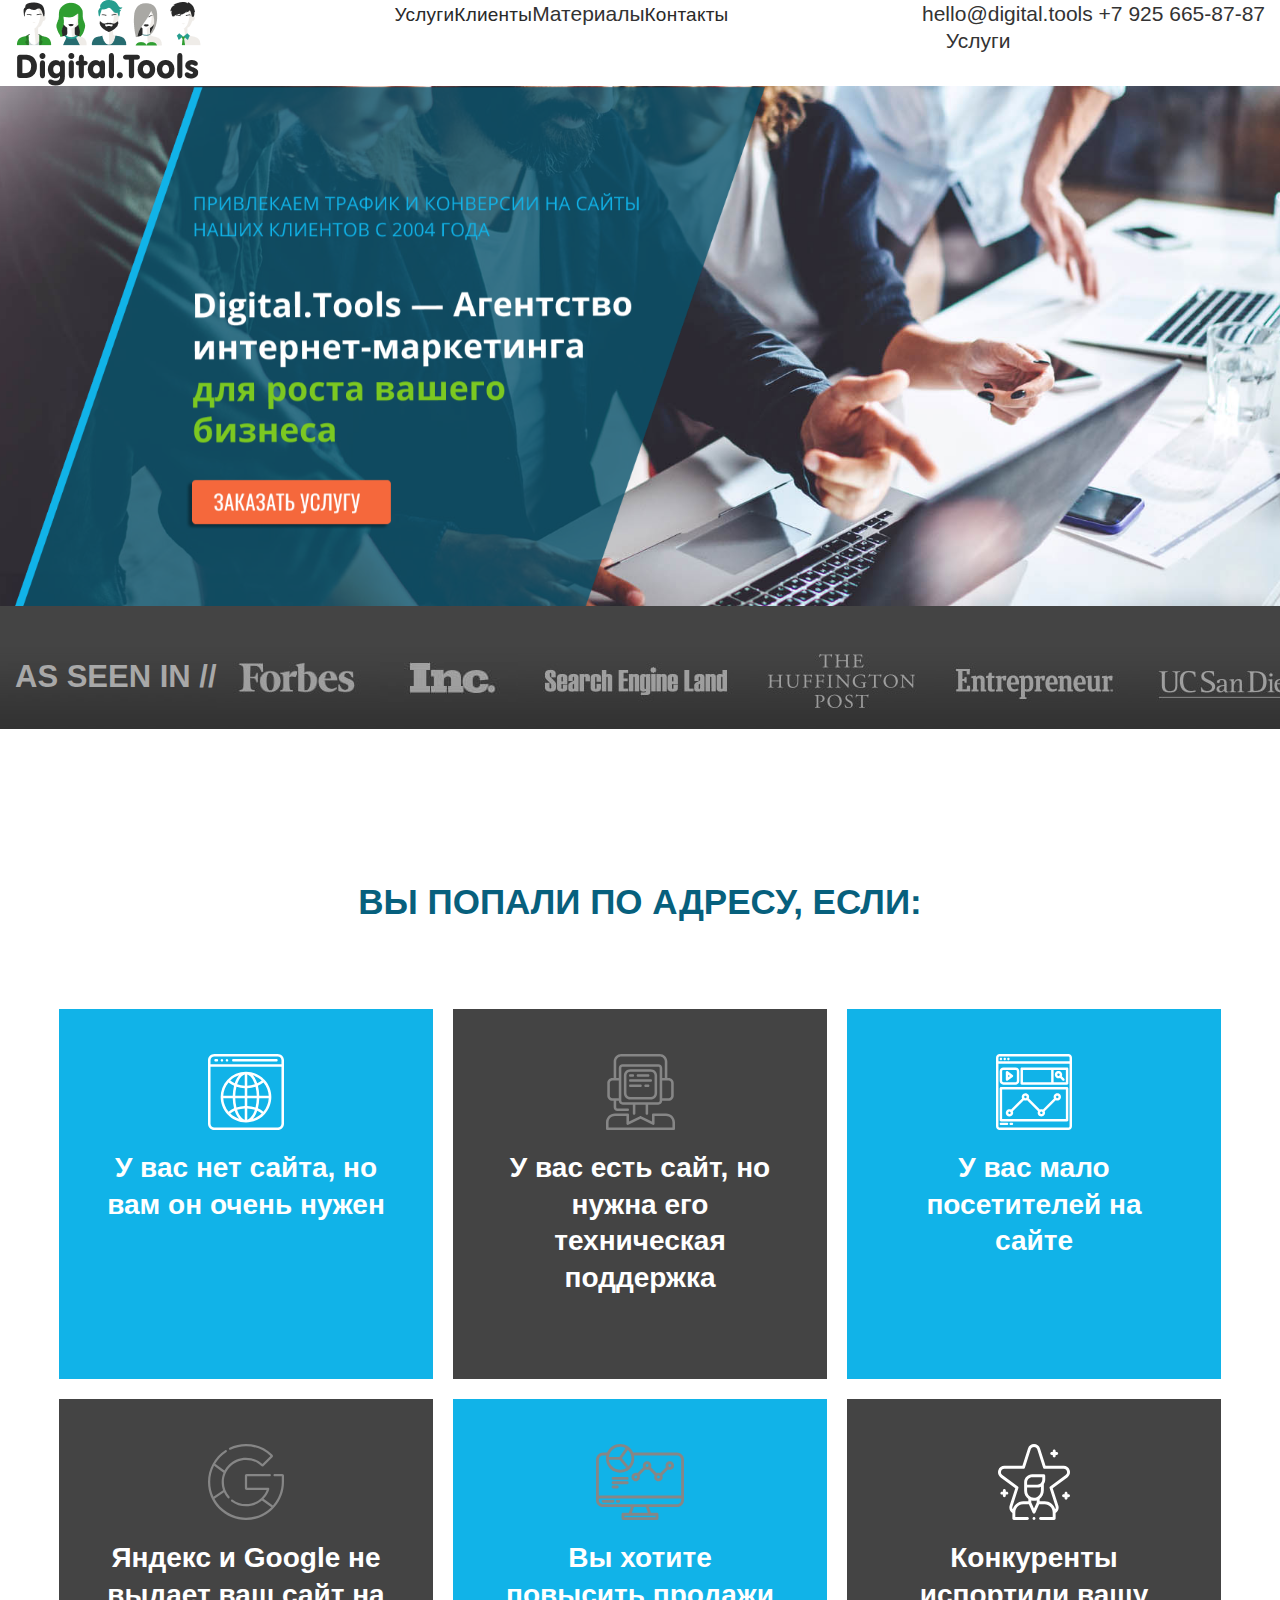
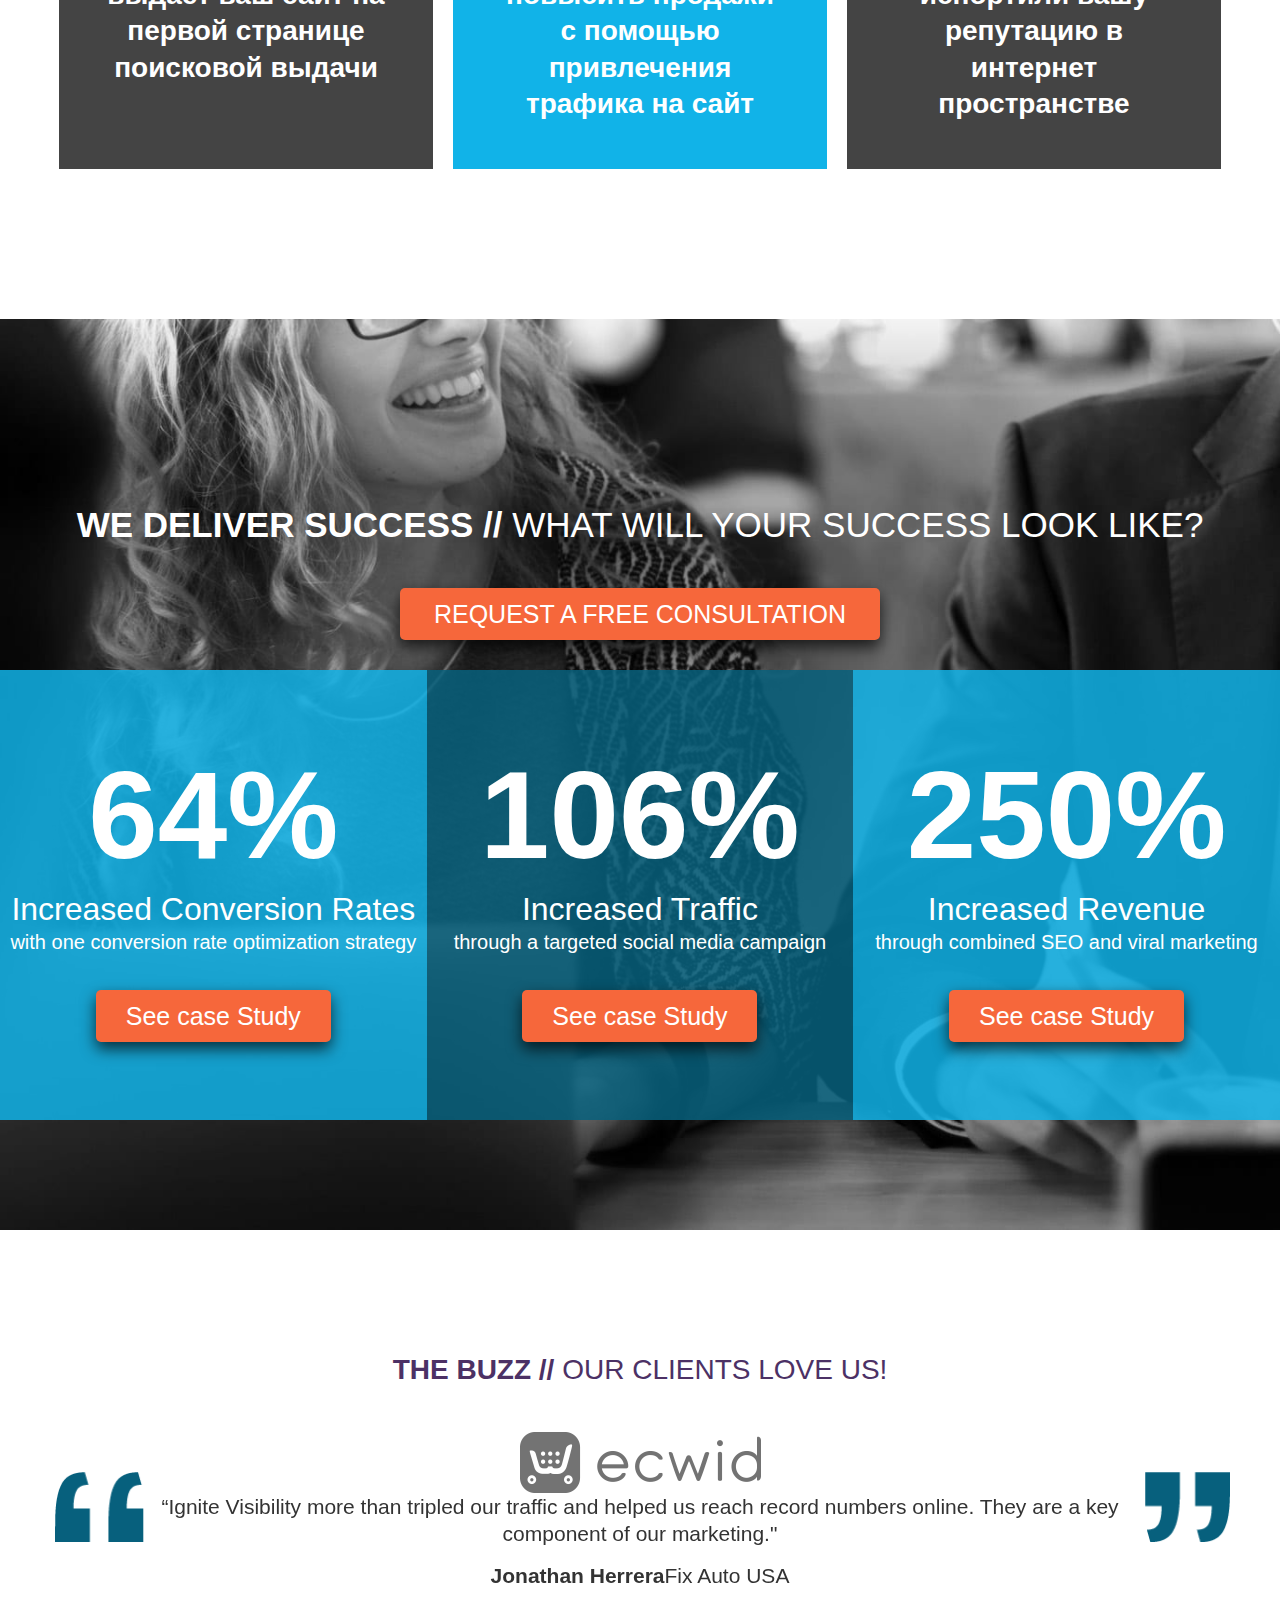
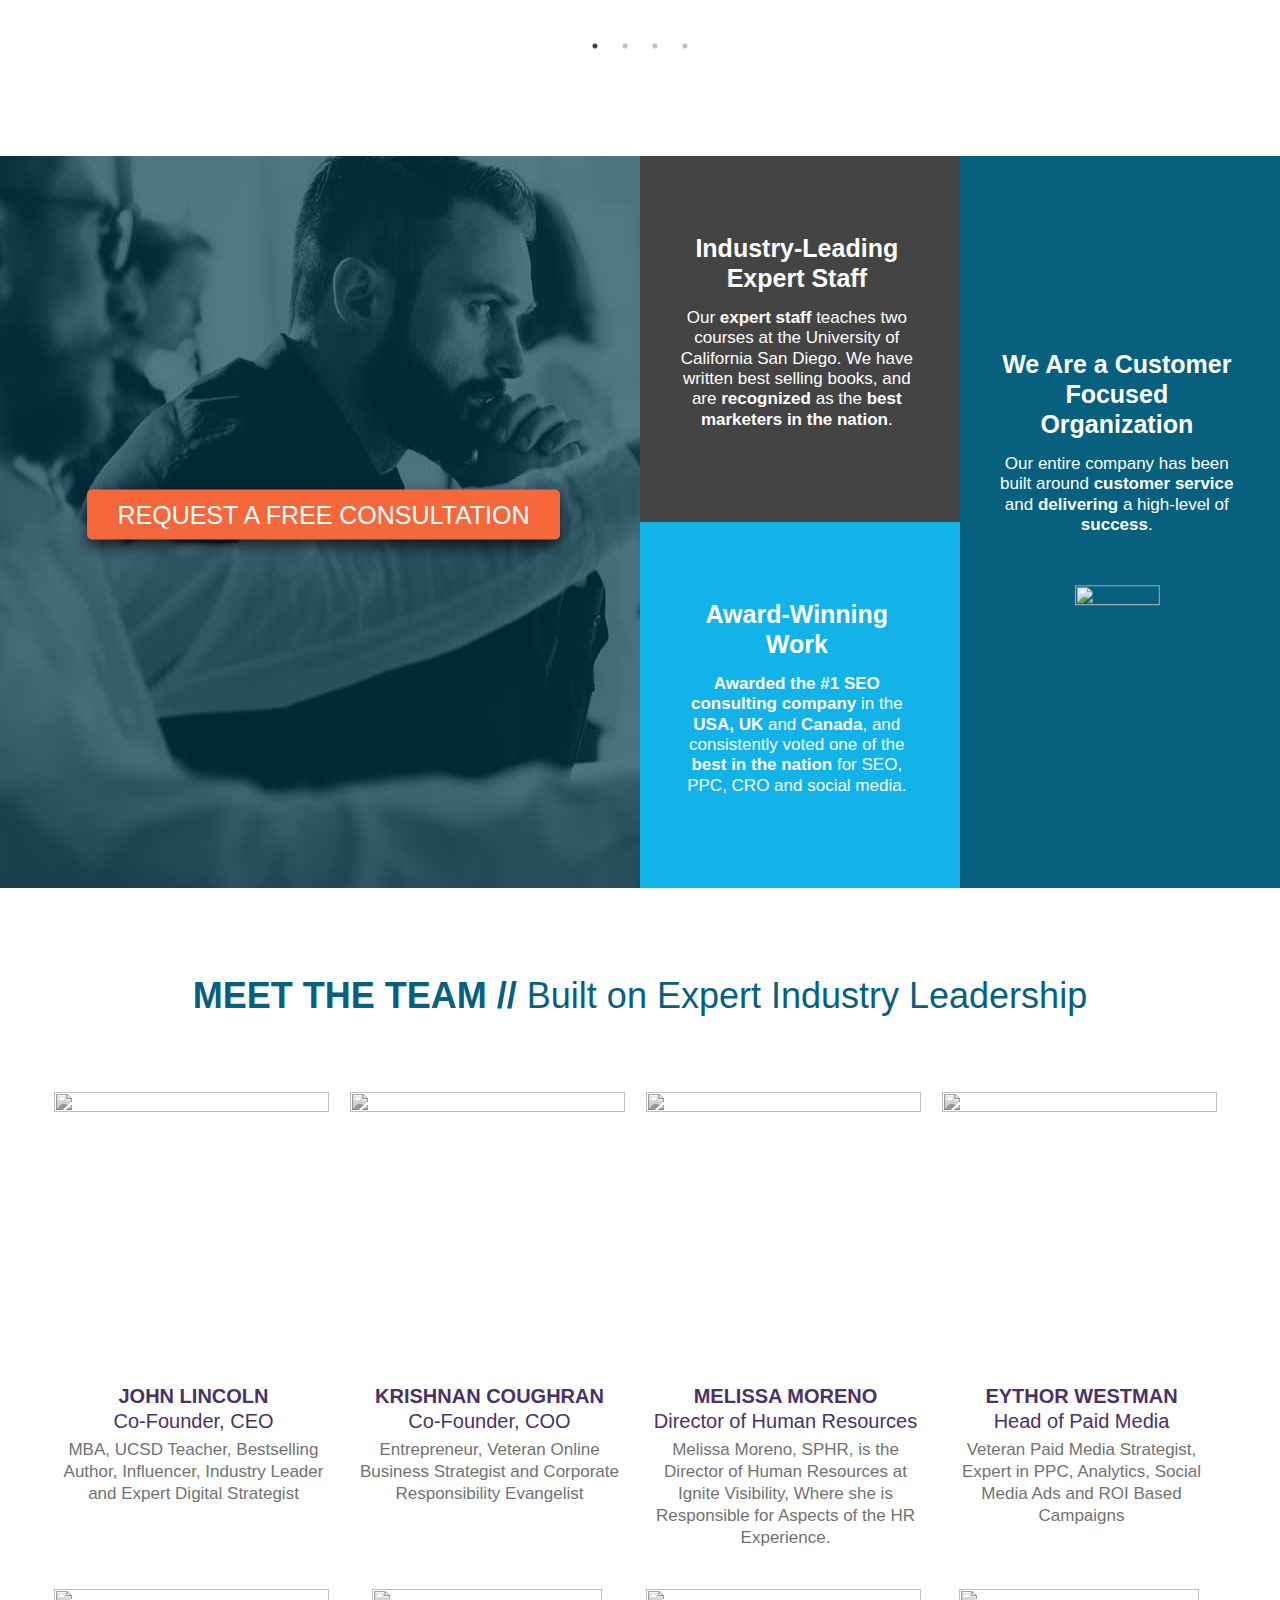
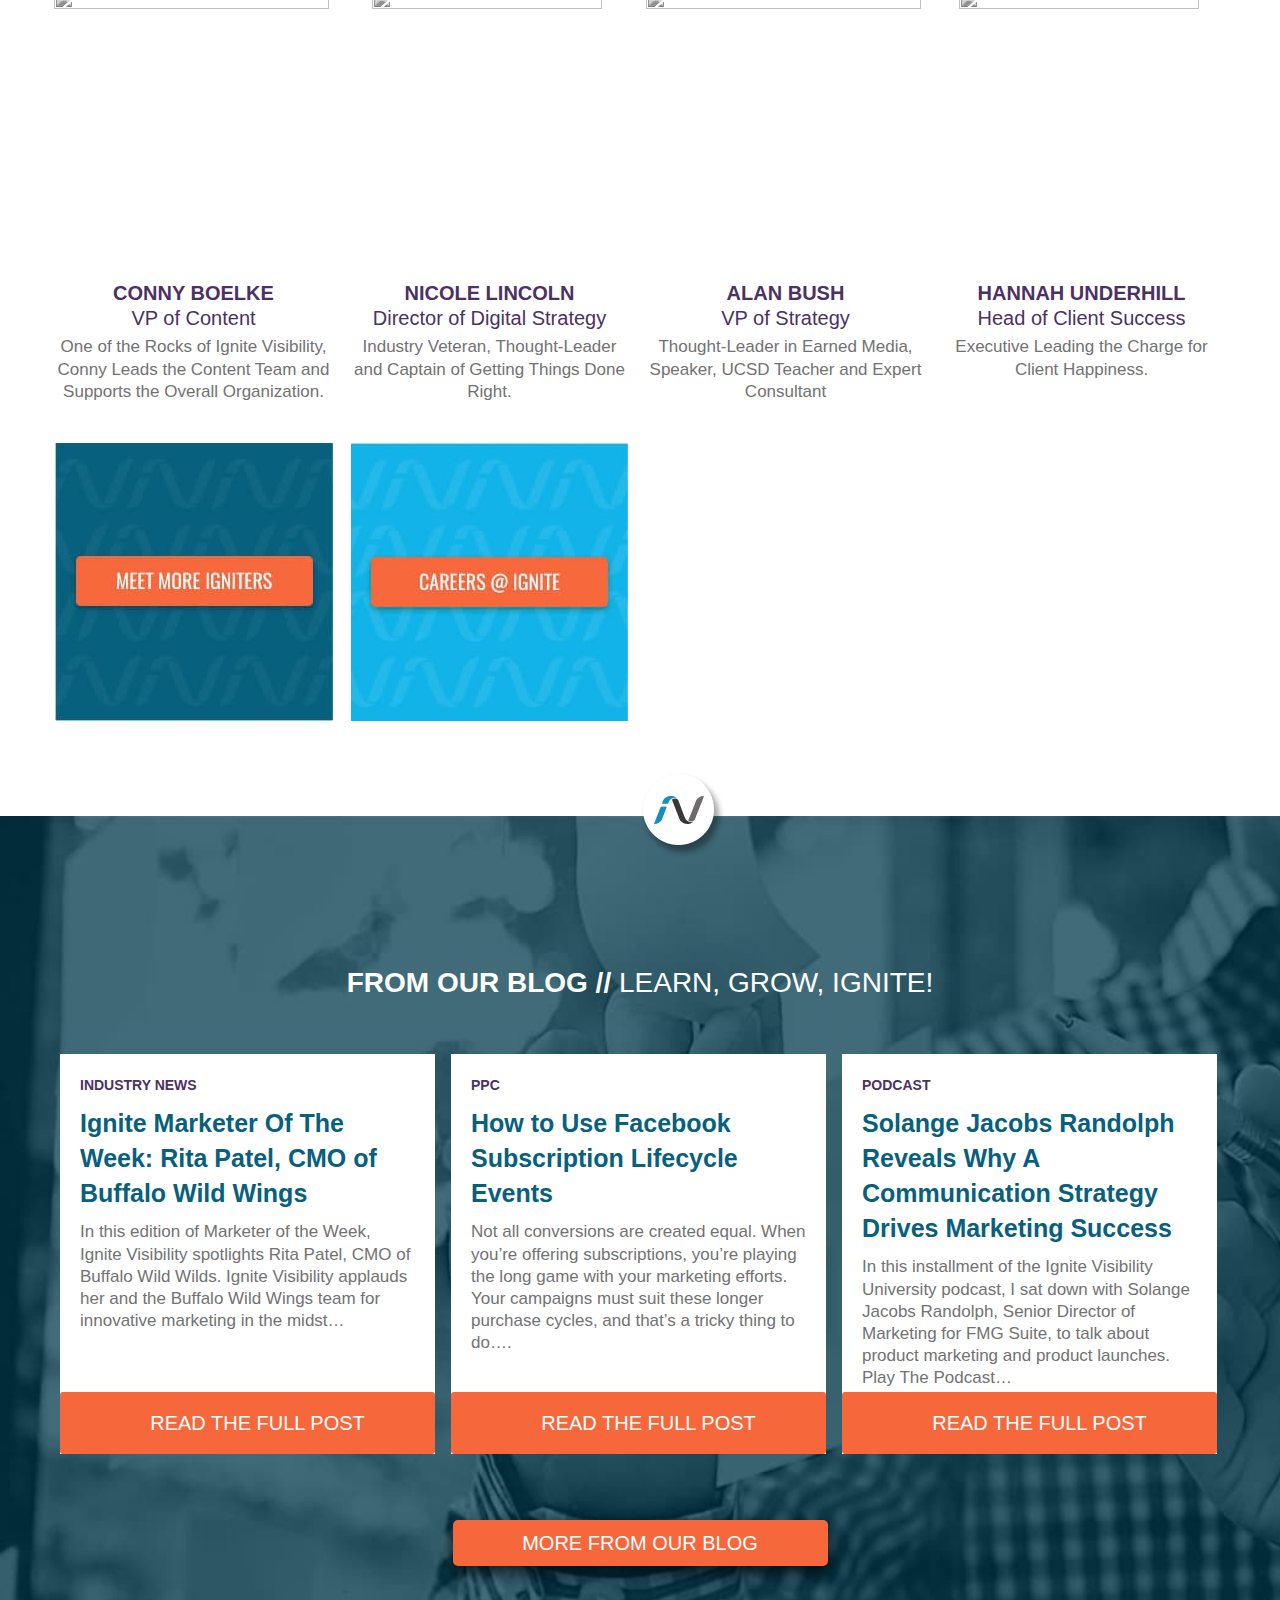
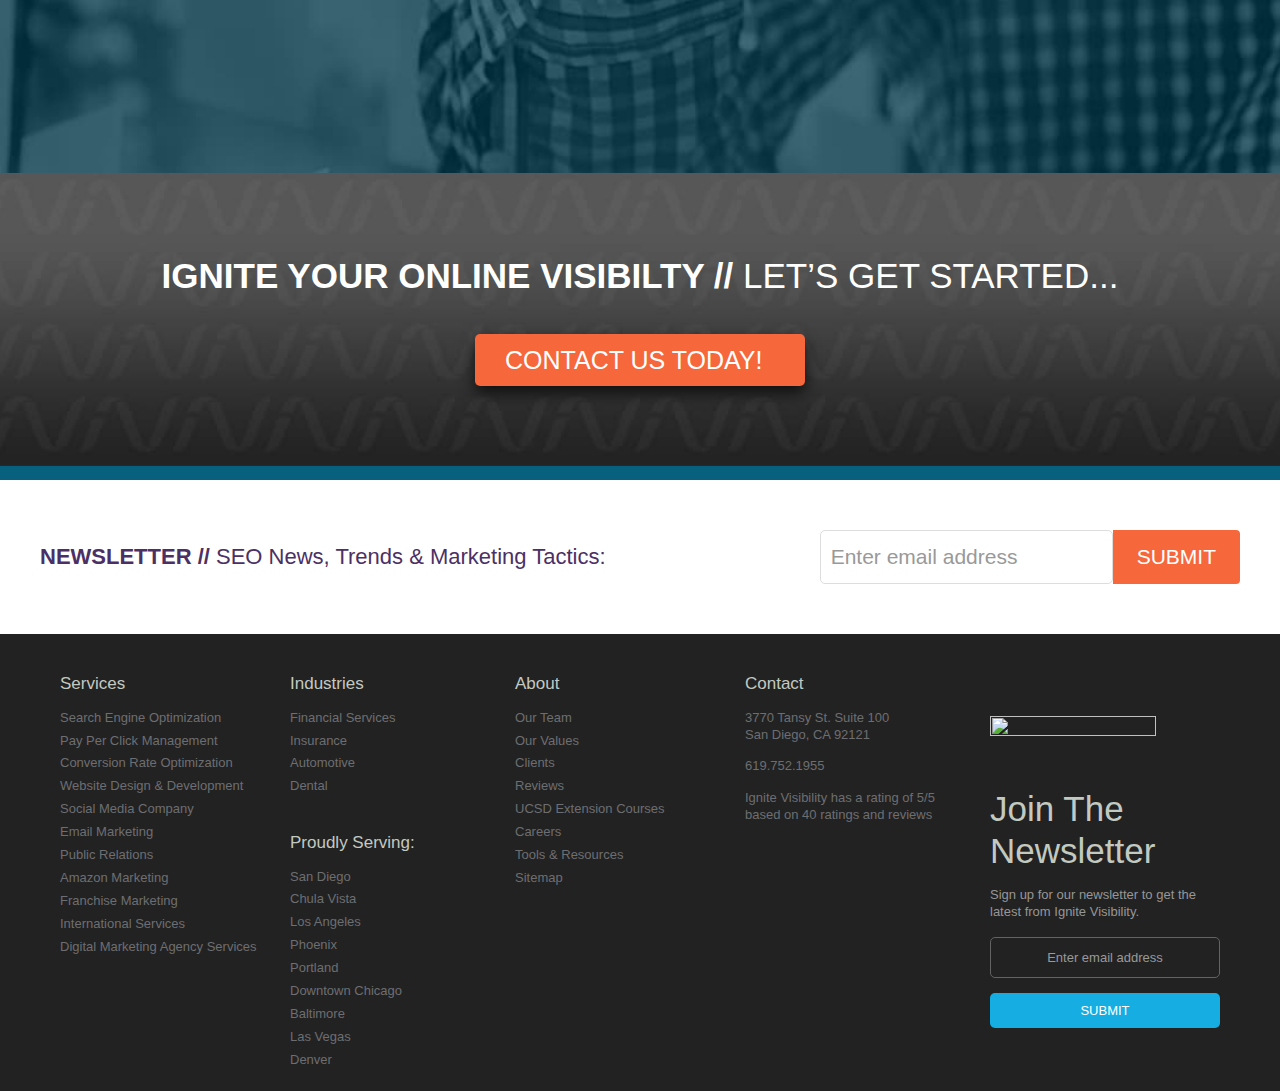
==== commit 896ac519: "4 commit" ====
--- a/app/index.html
+++ b/app/index.html
@@ -9,101 +9,511 @@
 	<link rel="stylesheet" href="css/libs.min.css">
 	<link rel="stylesheet" href="css/main.css">
 	<link rel="stylesheet" href="css/media.css">
-	<link href="https://fonts.googleapis.com/css2?family=Open+Sans:ital,wght@0,300;0,400;0,600;0,700;0,800;1,300;1,400;1,600;1,700;1,800&display=swap" rel="stylesheet">
-	<link href="https://fonts.googleapis.com/css2?family=Oswald:wght@200;300;400;500;600;700&display=swap" rel="stylesheet">
-	<link rel="stylesheet" href="fonts/font-awesome/css/font-awesome.min.css">
+	<link rel="stylesheet" href="css/style.css">
 </head>
-
-<body class="home page-template page-template-page_front page-template-page_front-php page page-id-5193 siteorigin-panels siteorigin-panels-home mega-menu-max-mega-menu-1 custom-header full-width-content genesis-breadcrumbs-hidden genesis-footer-widgets-visible" style=""> 
-	<!--<span role="button" class="acsb-sr-only acsb-skip-link" data-acsb-sr-trigger="true" data-acsb-sr-only="true" data-acsb-force-visible="true">Use Website In a Screen-Reader Mode</span>
-	<div class="acsb-skip-links acsb-force-visible acsb-ready" role="region" aria-label="Skip Links" data-acsb="skipLinks" style="display: none;"> 
-		<div data-acsb-skip-link="statement" class="acsb-skip-link" role="button" tabindex="0"> Accessibility Help and Statement </div> <a href="#acsbContent" data-acsb-skip-link="content" class="acsb-skip-link"> Skip to Content </a> <a href="#acsbMenu" data-acsb-skip-link="menu" class="acsb-skip-link"> Skip to Menu </a> <a href="#acsbFooter" data-acsb-skip-link="footer" class="acsb-skip-link"> Skip to Footer </a>
-</div><div class="acsb-navigator-wrapper" data-acsb="navigator-wrapper"> <div tabindex="-1" class="acsb-sr-only acsb-skip-link" role="button" aria-expanded="false" data-acsb-navigator="trigger"> Key site-map pages </div> <div class="acsb-navigator acsb-force-visible acsb-ready" aria-hidden="true" style="display: none;" data-acsb="navigator"> <div class="acsb-navigator-label" data-acsb-navigator="label"> <div class="acsb-navigator-title" aria-hidden="true">Key site-map pages</div> <div class="acsb-navigator-explanation">↑↓ to navigate. Alt+2 to open any time.</div> <div class="acsb-navigator-icon"><i class="acsbi-up_down"></i></div> </div> <div class="acsb-navigator-search" data-acsb-navigator="search" role="search"> <form action="#" enctype="multipart/form-data" method="POST" data-acsb-navigator="search"> <input class="acsb-navigator-search-input" tabindex="-1" type="search" required="" aria-invalid="true" aria-label="Search a page..." placeholder="Search a page..."> <i class="acsb-navigator-search-icon acsbi-search" aria-hidden="true"></i> </form> </div> <div class="acsb-navigator-options" data-acsb-navigator="options" role="navigation" aria-label="Key site-map pages"></div> </div>
+<body>
+
+<header class="main-header">		
+	<div class="header-top__wpr">
+		<div class="container">			
+			<div class="d-flex justify-content-between">
+				<div class="banner-logo">
+					<img src="img/logo-d.png">
+				</div>
+				<ul class="header-menu__list">
+					<li class="header-menu__item"><a href="#" class="header-menu__link">Услуги</a></li>
+					<li class="header-menu__item"><a href="#" class="header-menu__link">Клиенты</a></li>
+					<li class="header-menu__item"><a href="#" class="">Материалы</a>
+						<ul class="header-menu_level2">
+						<li><a href="" class="header-menu_level2-link">Новости индустрии</a></li>
+						<li><a href="" class="header-menu_level2-link">Доклады и вебинары</a></li>
+						<li><a href="" class="header-menu_level2-link">Библиотека</a></li>
+						<li><a href="" class="header-menu_level2-link">Инструкции</a></li>
+						<li><a href="" class="header-menu_level2-link">Публикации в СМИ</a></li>
+					</ul>
+					</li>
+					<li class="header-menu__item"><a href="#" class="header-menu__link">Контакты</a></li>
+				</ul>
+				<div class="header-block__right">
+					<a class="header-email" href="mailto:hello@digital.tools">hello@digital.tools</a>
+					<a class="header-tel" href="tel:+79256658787">+7 925 665-87-87</a>
+					<div class="header-btn">
+						<a href="" data-fancybox="">
+							<svg width="18" height="16" viewBox="0 0 18 16" fill="none" xmlns="http://www.w3.org/2000/svg">
+								<path fill-rule="evenodd" clip-rule="evenodd" d="M0 0H18V1.62499H0V0Z" fill="white"/>
+								<path fill-rule="evenodd" clip-rule="evenodd" d="M0 7.18763H18V8.81263H0V7.18763Z" fill="white"/>
+								<path fill-rule="evenodd" clip-rule="evenodd" d="M0 14.3753H18V16.0003H0V14.3753Z" fill="white"/>
+							</svg>
+						</a>
+						<span>Услуги</span>
+					</div>
+				</div>
+			</div>
+		</div>					
+	</div>
+</header>
+
+<section class="banner">
+	<div class="container">
+		<div class="banner-block">	
+			<!--<p class="banner-text">Привлекаем трафик и конверсии на сайты наших клиентов</p>
+			<p class="section-ttl banner-ttl">Digital.Tools &mdash; Агентство интернет-маркетинга для роста вашего бизнеса</p>
+			<a href="#popup" class="btn btn-banner" data-fancybox="">Заказать услугу</a>-->
+			<img class="banner-block__img" src="img/slider-txt1.png" alt="">
+		</div>
+	</div>
+</section>
+
+<section class="clients">
+	<div class="container">
+	<div class="clients-ttl">AS SEEN In //</div>
+	
+		<div class="d-flex justify-content-between">		
+			<img src="img/forbies-icon.jpg" alt="">
+			<img src="img/inc-icon.jpg" alt="">
+			<img src="img/search-engine-land-icon.jpg" alt="">
+			<img src="img/the-huffington-post-icon.jpg" alt="">
+			<img src="img/entrepreneur-icon.jpg" alt="">
+			<img src="img/ucsandiego-icon.jpg" alt="">
+		</div>
+	</div>
+</section>
+
+<section class="servises">
+	<div class="container" style="padding: 0;">
+		<div class="section-ttl"><!--OUR SERVICES // PREMIER DIGITAL MARKETING SOLUTIONS-->Вы попали по адресу, если:</div>
+		<div class="services-inner-wrapper">
+			<div class="service-box">
+				<img src="img/serv0.svg" alt="Услуга">
+				<p>У вас нет сайта, но вам он очень нужен</p>
+			</div>
+			<div class="service-box">
+				<img src="img/serv1.svg" alt="Услуга">
+				<p>У вас есть сайт, но нужна его техническая поддержка</p>
+			</div>
+			<div class="service-box">
+				<img src="img/serv2.svg" alt="Услуга">
+				<p>У вас мало посетителей на сайте</p>
+			</div>
+			<div class="service-box">
+				<img src="img/serv3.svg" alt="Услуга">
+				<p>Яндекс и Google не выдает ваш сайт на первой странице поисковой выдачи</p>
+			</div>
+			<div class="service-box">
+				<img src="img/serv4.svg" alt="Услуга">
+				<p>Вы хотите повысить продажи с помощью привлечения трафика на сайт</p>
+			</div>
+			<div class="service-box">
+				<img src="img/serv5.svg" alt="Услуга">
+				<p>Конкуренты испортили вашу репутацию в интернет пространстве</p>
+			</div>
+			<!--<div class="service-box">
+				<img src="img/serv6.svg" alt="Услуга">
+				<p>Вам нужен подрядчик для решения конкретных маркетинговых задач</p>
+			</div>-->
+		</div>
+	</div>
+</section>
+
+<section class="deliver-success">
+	<p class="deliver-success__ttl"><strong>WE DELIVER SUCCESS //</strong> What will your success look like?</p>
+	<a class="btn deliver-success__btn" href="#">REQUEST A FREE CONSULTATION</a>
+	<div id="box-1" class="results-boxes">
+		<div class="results-boxes-content">
+			<h2 class="counter"><span class="counter_up">64</span>%</h2>
+			<h4>Increased Conversion Rates</h4>
+			<p>with one conversion rate optimization strategy</p>
+		</div>
+		<div class="results-boxes-button">
+			<a class="btn" href="#">See case Study</a>
+		</div>
+	</div>
+	<div id="box-2" class="results-boxes">
+		<div class="results-boxes-content">
+			<h2 class="counter"><span class="counter_up">106</span>%</h2>
+			<h4>Increased Traffic</h4>
+			<p>through a targeted social media campaign</p>
+		</div>
+		<div class="results-boxes-button">
+			<a class="btn" href="#">See case Study</a>
+		</div>
+	</div>
+	<div id="box-3" class="results-boxes">
+		<div class="results-boxes-content">
+			<h2 class="counter"><span class="counter_up">250</span>%</h2>
+			<h4>Increased Revenue</h4>
+			<p>through&nbsp;combined SEO and viral marketing</p>
+		</div>
+		<div class="results-boxes-button">
+			<a class="btn" href="#">See case Study</a>
+		</div>
+	</div>
+</section>
+
+<section class="slider-reviews">
+	<div class="container">
+	<h2><strong>THE BUZZ //</strong> OUR CLIENTS LOVE US!</h2>
+	<div class="slider-reviews__wrp">
+		<div class="slider-reviews__block soliloquy-fc-content">
+			<img src="img/ecwid-icon.png">
+			<p>“Ignite Visibility more than tripled our traffic and helped us reach record numbers online. They are a key component of our marketing."</p>
+			<p><strong>Jonathan Herrera</strong><span>Fix Auto USA</span></p>
+		</div>
+		<div class="slider-reviews__block soliloquy-fc-content">
+			<img width="145" height="66" src="img/mission-fedral-logo.png">
+			<p>"Ignite drove record member and loan growth. They improved our Google rankings, increased traffic to our website, and increased the number of conversions."</p>
+			<p><strong>Neville Billimoria</strong><span>Mission Federal Credit Union</span></p>
+		</div>
+		<div class="slider-reviews__block soliloquy-fc-content">
+			<img width="66" height="87" src="img/fix-auto-logo.png">
+			<p>“Ignite Visibility more than tripled our traffic and helped us reach record numbers online. They are a key component of our marketing."</p>
+			<p><strong>Jonathan Herrera</strong><span>Fix Auto USA</span></p>
+		</div>
+		<div class="slider-reviews__block soliloquy-fc-content">
+			<img width="212" height="31" src="img/bto-sports.png" alt="" />
+			<p>“Ignite Visibility has been a valued partner for BTO Sports for a number of years. They have helped us with SEO, social media and conversion rate optimization and we always look forward to our strategy sessions each week."</p>
+			<p><strong>Greg Picklesimer</strong><span>BTO Sports</span></p>
+		</div>
+	</div>
+</section>
+
+<section>
+	<div id="blue-panel">
+		<div id="column-one">
+			<div class="column-inner">
+				<p><a class="btn" href="/contact/">REQUEST A FREE CONSULTATION</a></p>
+			</div>
+		</div>
+		<div id="column-two">
+			<div id="industry-leading">
+				<div class="column-inner">
+					<h4>Industry-Leading Expert Staff</h4>
+					<p>Our <strong>expert staff</strong> teaches two courses at the University of California San Diego. We have written best selling books, and are <strong>recognized</strong> as the <strong>best marketers in the nation</strong>.</p>
+				</div>
+			</div>
+			<div id="award-winning">
+				<div class="column-inner">
+					<h4>Award-Winning Work</h4>
+					<p><strong>Awarded the #1 SEO consulting company</strong> in the <strong>USA, UK</strong> and <strong>Canada</strong>, and consistently voted one of the <strong>best in the nation</strong> for SEO, PPC, CRO and social media.</p>
+				</div>
+			</div>
+		</div>
+		<div id="column-three">
+			<div class="column-inner">
+				<h4>We Are a Customer Focused Organization</h4>
+				<p>Our entire company has been built around <strong>customer service</strong> and <strong>delivering</strong> a high-level of <strong>success</strong>.</p>
+				<p><img class="aligncenter size-full wp-image-13284 lazyloaded" src="https://ignitevisibility.com/wp-content/uploads/2019/02/sidebar-ignite-icon.png" alt="" width="85" height="85" data-lazy-src="https://ignitevisibility.com/wp-content/uploads/2019/02/sidebar-ignite-icon.png" data-was-processed="true"></p>
+			</div>
+		</div>
+	</div>
+</section>
+
+<section>
+	<div id="home-igniters">
+		<div class="wrap">
+			<h2><strong>MEET THE TEAM //</strong> Built on Expert Industry Leadership</h2>
+			<div id="igniters-inner">
+				<div class="team_class">
+					<div class="member-image">
+						<img width="275" height="276" src="https://ignitevisibility.com/wp-content/uploads/2015/07/jhon-min.jpg">
+						<a href="#">
+							<div class="member-content">
+								<h4>Meet John</h4>
+							</div>
+						</a>
+					</div>
+					<h3>John Lincoln</h3>
+					<p class="position">Co-Founder, CEO</p><p>MBA, UCSD Teacher, Bestselling Author, Influencer, Industry Leader and&nbsp;Expert Digital Strategist</p>
+				</div>
+				<div class="team_class">
+					<div class="member-image">
+						<img width="275" height="345" src="https://ignitevisibility.com/wp-content/uploads/2017/01/Ignite-Visibility-2375-Krish-Edit-768x960.jpg">
+						 <a href="#">
+						 	<div class="member-content">
+						 		<h4>Meet Krishnan</h4>
+						 	</div>
+						 </a>
+					</div>
+					<h3>Krishnan Coughran</h3>
+					<p class="position">Co-Founder, COO</p><p>Entrepreneur, Veteran Online Business Strategist and Corporate Responsibility Evangelist</p>
+				</div>
+				<div class="team_class">
+					<div class="member-image">
+						<img width="275" height="275" src="https://ignitevisibility.com/wp-content/uploads/2017/01/small-MM-head-shot-3-scaled.jpg">
+						<a href="#">
+							<div class="member-content">
+								<h4>Meet Melissa</h4>
+							</div>
+						</a>
+					</div>
+					<h3>Melissa Moreno</h3>
+					<p class="position">Director of Human Resources</p>
+					<p>Melissa Moreno, SPHR, is the Director of Human Resources at Ignite Visibility, Where she is Responsible for Aspects of the HR Experience.</p>
+				</div>
+				<div class="team_class">
+					<div class="member-image">
+						<img width="275" height="345" src="https://ignitevisibility.com/wp-content/uploads/2017/01/cc-768x960.jpeg">
+						<a href="#">
+							<div class="member-content">
+								<h4>Meet Eythor</h4>
+							</div>
+						</a>
+					</div>
+					<h3>Eythor Westman</h3>
+					<p class="position">Head of Paid Media</p>
+					<p>Veteran Paid Media Strategist, Expert in PPC, Analytics, Social Media Ads and ROI Based Campaigns</p>
+				</div>
+				<div class="team_class">
+					<div class="member-image">
+						<img width="275" height="345" src="https://ignitevisibility.com/wp-content/uploads/2018/01/Conny-Boelke-768x960.jpg">
+						<a href="#">
+							<div class="member-content">
+								<h4>Meet Conny</h4>
+							</div>
+						</a>
+					</div>
+					<h3>Conny Boelke</h3>
+					<p class="position">VP of Content</p>
+					<p>One of the Rocks of Ignite Visibility, Conny Leads the Content Team and Supports the Overall Organization.</p>
+				</div>
+				<div class="team_class">
+					<div class="member-image">
+						<img width="230" height="345" src="https://ignitevisibility.com/wp-content/uploads/2017/01/Nicole-Lincoln-248-scaled.jpg">
+						 <a href="#">
+						 	<div class="member-content">
+						 		<h4>Meet Nicole</h4>
+						 	</div>
+						 </a>
+					</div>
+					<h3>Nicole Lincoln</h3>
+					<p class="position">Director of Digital Strategy</p><p>Industry Veteran, Thought-Leader and Captain of Getting Things Done Right.</p>
+				</div>
+				<div class="team_class">
+					<div class="member-image">
+						<img width="275" height="274" src="https://ignitevisibility.com/wp-content/uploads/2014/09/member-4-min.jpg">
+						<a href="#">
+						<div class="member-content">
+							<h4>Meet Alan</h4>
+						</div>
+					</a>
+				</div>
+				<h3>Alan Bush</h3>
+				<p class="position">VP of Strategy</p>
+				<p>Thought-Leader in Earned Media, Speaker, UCSD Teacher and Expert Consultant</p>
+			</div>
+			<div class="team_class">
+				<div class="member-image">
+					<img width="240" height="300" src="https://ignitevisibility.com/wp-content/uploads/2020/02/female-240x300.png">
+					<a href="#">
+					<div class="member-content">
+					<h4>Meet Hannah</h4>
+				</div>
+			</a>
+			</div>
+			<h3>Hannah Underhill</h3>
+			<p class="position">Head of Client Success</p>
+			<p>Executive Leading the Charge for Client Happiness.</p>
+		</div>
+		<div class="team_class hard-code">
+			<a href="#">
+				<img src="img/meet-more-igniters-img.jpg">
+			</a>
+		</div>
+		<div class="team_class hard-code">
+			<a href="#">
+				<img src="img/cereers-ignite-img.jpg">
+			</a>
+		</div>
+	  </div>
+  </div>
 </div>
-<noscript><iframe src="https://www.googletagmanager.com/ns.html?id=GTM-KXFZW3" height="0" width="0" style="display:none;visibility:hidden"></iframe></noscript>-->
-<div class="site-container">
-	<header class="site-header">
-	<div class="wrap">
-		<div class="title-area">
-			<div id="logo">
-				<a href="#"><img src="img/logo-d.png"></a>
-			</div>
-		</div>
-		<div class="widget-area header-widget-area">
-		<section id="maxmegamenu-2" class="widget widget_maxmegamenu">
-			<div class="widget-wrap">
-				<nav class="nav-header">
-					<div id="mega-menu-wrap-max_mega_menu_1" class="mega-menu-wrap">
-						<div class="mega-menu-toggle"><div class="mega-toggle-blocks-left"></div><div class="mega-toggle-blocks-center"></div><div class="mega-toggle-blocks-right"><div class="mega-toggle-block mega-menu-toggle-block mega-toggle-block-1" id="mega-toggle-block-1" tabindex="0"><span class="mega-toggle-label" role="button" aria-expanded="false"><span class="mega-toggle-label-closed">MENU</span><span class="mega-toggle-label-open">MENU</span></span></div></div></div><ul id="mega-menu-max_mega_menu_1" class="mega-menu max-mega-menu mega-menu-horizontal" data-event="hover_intent" data-effect="fade_up" data-effect-speed="200" data-effect-mobile="disabled" data-effect-speed-mobile="0" data-panel-width="body" data-panel-inner-width=".wrap" data-mobile-force-width="false" data-second-click="go" data-document-click="collapse" data-vertical-behaviour="standard" data-breakpoint="740" data-unbind="true" data-hover-intent-timeout="300" data-hover-intent-interval="100"><li class="mega-menu-item mega-menu-item-type-post_type mega-menu-item-object-post mega-align-bottom-left mega-menu-flyout mega-menu-item-26025" id="mega-menu-item-26025"><a title="Our Response To Covid-19" class="mega-menu-link" href="https://ignitevisibility.com/coronavirus-and-digital-marketing-how-should-businesses-respond/" tabindex="0">Our Response To Covid-19</a></li><li class="mega-menu-item mega-menu-item-type-post_type mega-menu-item-object-page mega-menu-item-has-children mega-menu-megamenu mega-align-bottom-left mega-menu-megamenu mega-menu-item-8885" id="mega-menu-item-8885"><a class="mega-menu-link" href="https://ignitevisibility.com/services/" aria-haspopup="true" aria-expanded="false" tabindex="0">Services<span class="mega-indicator"></span></a><ul class="mega-sub-menu" style="width: 1598px; left: -367.031px; padding-left: 219px; padding-right: 219px;"><li class="mega-hide-in-mobile mega-menu-item mega-menu-item-type-post_type mega-menu-item-object-page mega-menu-columns-1-of-4 mega-menu-item-9061" id="mega-menu-item-9061"><a class="mega-menu-link" href="https://ignitevisibility.com/services/">Services</a></li><li class="mega-menu-item mega-menu-item-type-custom mega-menu-item-object-custom mega-menu-item-has-children mega-menu-columns-1-of-4 mega-menu-item-9035" id="mega-menu-item-9035"><a class="mega-menu-link" href="#" aria-label="Column One"><span class="mega-indicator"></span></a><ul class="mega-sub-menu"><li class="mega-menu-item mega-menu-item-type-post_type mega-menu-item-object-page mega-menu-item-10097" id="mega-menu-item-10097"><a title="Search Engine Optimization" class="mega-menu-link" href="https://ignitevisibility.com/services/seo/">Search Engine Optimization</a></li><li class="mega-menu-item mega-menu-item-type-post_type mega-menu-item-object-page mega-menu-item-22143" id="mega-menu-item-22143"><a title="International SEO" class="mega-menu-link" href="https://ignitevisibility.com/services/international-seo-consultant/">International Search Marketing</a></li><li class="mega-menu-item mega-menu-item-type-post_type mega-menu-item-object-page mega-menu-item-22794" id="mega-menu-item-22794"><a title="Local SEO" class="mega-menu-link" href="https://ignitevisibility.com/services/local-seo/">Local Search Marketing</a></li><li class="mega-menu-item mega-menu-item-type-post_type mega-menu-item-object-page mega-menu-item-10181" id="mega-menu-item-10181"><a title="Pay Per Click Company" class="mega-menu-link" href="https://ignitevisibility.com/services/pay-per-click-management/">Pay Per Click Advertising</a></li><li class="mega-menu-item mega-menu-item-type-post_type mega-menu-item-object-page mega-menu-item-10271" id="mega-menu-item-10271"><a title="Social Media Company" class="mega-menu-link" href="https://ignitevisibility.com/services/social-media-marketing/">Social Media Marketing</a></li></ul></li><li class="mega-menu-item mega-menu-item-type-custom mega-menu-item-object-custom mega-menu-item-has-children mega-menu-columns-1-of-4 mega-menu-item-9036" id="mega-menu-item-9036"><a class="mega-menu-link" href="#" aria-label="Column Two"><span class="mega-indicator"></span></a><ul class="mega-sub-menu"><li class="mega-menu-item mega-menu-item-type-post_type mega-menu-item-object-page mega-menu-item-10515" id="mega-menu-item-10515"><a title="Email Marketing" class="mega-menu-link" href="https://ignitevisibility.com/email-marketing-services/">Email Marketing</a></li><li class="mega-menu-item mega-menu-item-type-post_type mega-menu-item-object-page mega-menu-item-9019" id="mega-menu-item-9019"><a title="Conversion Rate Optimization Company" class="mega-menu-link" href="https://ignitevisibility.com/services/conversion-optimization/">Conversion Rate Optimization</a></li><li class="mega-menu-item mega-menu-item-type-post_type mega-menu-item-object-page mega-menu-item-9029" id="mega-menu-item-9029"><a class="mega-menu-link" href="https://ignitevisibility.com/services/public-relations/">Public Relations</a></li><li class="mega-menu-item mega-menu-item-type-post_type mega-menu-item-object-page mega-menu-item-22138" id="mega-menu-item-22138"><a title="Website Design &amp; Development" class="mega-menu-link" href="https://ignitevisibility.com/services/website-development/">Website Design &amp; Development</a></li><li class="mega-menu-item mega-menu-item-type-post_type mega-menu-item-object-page mega-menu-item-23309" id="mega-menu-item-23309"><a class="mega-menu-link" href="https://ignitevisibility.com/services/reporting-analytics/">Reporting &amp; Analytics</a></li></ul></li><li class="mega-menu-item mega-menu-item-type-custom mega-menu-item-object-custom mega-menu-item-has-children mega-menu-columns-1-of-4 mega-menu-item-9037" id="mega-menu-item-9037"><a class="mega-menu-link" href="#" aria-label="Column Three"><span class="mega-indicator"></span></a><ul class="mega-sub-menu"><li class="mega-menu-item mega-menu-item-type-post_type mega-menu-item-object-page mega-menu-item-22128" id="mega-menu-item-22128"><a class="mega-menu-link" href="https://ignitevisibility.com/services/amazon-seo/">Amazon Marketing</a></li><li class="mega-menu-item mega-menu-item-type-post_type mega-menu-item-object-page mega-menu-item-22136" id="mega-menu-item-22136"><a title="Franchise Marketing" class="mega-menu-link" href="https://ignitevisibility.com/services/franchise-marketing-company/">Franchise Marketing</a></li><li class="mega-menu-item mega-menu-item-type-post_type mega-menu-item-object-page mega-menu-item-22793" id="mega-menu-item-22793"><a class="mega-menu-link" href="https://ignitevisibility.com/internet-marketing/">Digital Marketing Strategy</a></li></ul></li></ul></li><li class="mega-menu-item mega-menu-item-type-post_type mega-menu-item-object-page mega-menu-item-has-children mega-menu-megamenu mega-align-bottom-left mega-menu-megamenu mega-menu-item-11281" id="mega-menu-item-11281"><a class="mega-menu-link" href="https://ignitevisibility.com/about/" aria-haspopup="true" aria-expanded="false" tabindex="0">About Us<span class="mega-indicator"></span></a><ul class="mega-sub-menu" style="width: 1598px; left: -367.031px; padding-left: 219px; padding-right: 219px;"><li class="mega-menu-item mega-menu-item-type-post_type mega-menu-item-object-page mega-menu-columns-1-of-4 mega-menu-item-14697" id="mega-menu-item-14697"><a class="mega-menu-link" href="https://ignitevisibility.com/about/">About Ignite Visibility</a></li><li class="mega-menu-item mega-menu-item-type-custom mega-menu-item-object-custom mega-menu-item-has-children mega-menu-columns-1-of-4 mega-menu-item-9054" id="mega-menu-item-9054"><a class="mega-menu-link" href="#" aria-label="Column One"><span class="mega-indicator"></span></a><ul class="mega-sub-menu"><li class="mega-hide-in-mobile mega-menu-item mega-menu-item-type-post_type mega-menu-item-object-page mega-menu-item-11282" id="mega-menu-item-11282"><a class="mega-menu-link" href="https://ignitevisibility.com/about/">Our Story</a></li><li class="mega-menu-item mega-menu-item-type-post_type mega-menu-item-object-page mega-menu-item-9050" id="mega-menu-item-9050"><a class="mega-menu-link" href="https://ignitevisibility.com/clients/">Clients</a></li><li class="mega-menu-item mega-menu-item-type-post_type mega-menu-item-object-page mega-menu-item-9048" id="mega-menu-item-9048"><a class="mega-menu-link" href="https://ignitevisibility.com/our-team/">Our Team</a></li><li class="mega-menu-item mega-menu-item-type-post_type mega-menu-item-object-page mega-menu-item-9049" id="mega-menu-item-9049"><a class="mega-menu-link" href="https://ignitevisibility.com/values/">Our Values</a></li></ul></li><li class="mega-menu-item mega-menu-item-type-custom mega-menu-item-object-custom mega-menu-item-has-children mega-menu-columns-1-of-4 mega-menu-item-9055" id="mega-menu-item-9055"><a class="mega-menu-link" href="#" aria-label="Column Two"><span class="mega-indicator"></span></a><ul class="mega-sub-menu"><li class="mega-menu-item mega-menu-item-type-post_type mega-menu-item-object-page mega-menu-item-9051" id="mega-menu-item-9051"><a class="mega-menu-link" href="https://ignitevisibility.com/testimonials-reviews/">Reviews &amp; Case Studies</a></li><li class="mega-menu-item mega-menu-item-type-post_type mega-menu-item-object-page mega-menu-item-9052" id="mega-menu-item-9052"><a class="mega-menu-link" href="https://ignitevisibility.com/ucsd-extension-ignite-visibility-web-analytics-course/">UCSD Extension Courses</a></li><li class="mega-menu-item mega-menu-item-type-post_type mega-menu-item-object-page mega-menu-item-10861" id="mega-menu-item-10861"><a class="mega-menu-link" href="https://ignitevisibility.com/careers/">Careers</a></li></ul></li></ul></li><li class="mega-menu-item mega-menu-item-type-custom mega-menu-item-object-custom mega-menu-item-has-children mega-menu-megamenu mega-align-bottom-left mega-menu-megamenu mega-menu-item-11114" id="mega-menu-item-11114"><a class="mega-menu-link" href="https://ignitevisibility.com/blog/" aria-haspopup="true" aria-expanded="false" tabindex="0">Amazing Content<span class="mega-indicator"></span></a><ul class="mega-sub-menu" style="width: 1598px; left: -367.031px; padding-left: 219px; padding-right: 219px;"><li class="mega-menu-item mega-menu-item-type-custom mega-menu-item-object-custom mega-menu-columns-1-of-4 mega-menu-item-14703" id="mega-menu-item-14703"><a class="mega-menu-link" href="https://ignitevisibility.com/blog/">Amazing Content</a></li><li class="mega-menu-item mega-menu-item-type-custom mega-menu-item-object-custom mega-menu-item-has-children mega-menu-columns-1-of-4 mega-menu-item-14704" id="mega-menu-item-14704"><a class="mega-menu-link" href="#" aria-label="Column One"><span class="mega-indicator"></span></a><ul class="mega-sub-menu"><li class="mega-menu-item mega-menu-item-type-custom mega-menu-item-object-custom mega-menu-item-14701" id="mega-menu-item-14701"><a class="mega-menu-link" href="https://ignitevisibility.com/blog/">Our Blog</a></li><li class="mega-menu-item mega-menu-item-type-taxonomy mega-menu-item-object-category mega-menu-item-14725" id="mega-menu-item-14725"><a class="mega-menu-link" href="https://ignitevisibility.com/category/podcast/">Podcast</a></li><li class="mega-menu-item mega-menu-item-type-post_type mega-menu-item-object-page mega-menu-item-14698" id="mega-menu-item-14698"><a class="mega-menu-link" href="https://ignitevisibility.com/seo-movie/">SEO: The Movie</a></li><li class="mega-menu-item mega-menu-item-type-post_type mega-menu-item-object-page mega-menu-item-14699" id="mega-menu-item-14699"><a class="mega-menu-link" href="https://ignitevisibility.com/social-media-marketing-movie/">Social Media Marketing: The Movie</a></li><li class="mega-menu-item mega-menu-item-type-post_type mega-menu-item-object-post mega-menu-item-14700" id="mega-menu-item-14700"><a class="mega-menu-link" href="https://ignitevisibility.com/the-forecaster-method/">Book: The Forecaster Method</a></li></ul></li><li class="mega-menu-item mega-menu-item-type-custom mega-menu-item-object-custom mega-menu-item-has-children mega-disable-link mega-menu-columns-1-of-4 mega-menu-item-21787" id="mega-menu-item-21787"><a class="mega-menu-link" tabindex="0" aria-label="Column Two"><span class="mega-indicator"></span></a><ul class="mega-sub-menu"><li class="mega-menu-item mega-menu-item-type-post_type mega-menu-item-object-page mega-menu-item-21786" id="mega-menu-item-21786"><a class="mega-menu-link" href="https://ignitevisibility.com/webinars/">Digital Marketing Webinars (2020 Webinars)</a></li></ul></li></ul></li><li class="mega-menu-item mega-menu-item-type-post_type mega-menu-item-object-page mega-align-bottom-left mega-menu-flyout mega-menu-item-8884" id="mega-menu-item-8884"><a class="mega-menu-link" href="https://ignitevisibility.com/contact/" tabindex="0">Contact</a></li><li class="mega-orange mega-menu-item mega-menu-item-type-custom mega-menu-item-object-custom mega-align-bottom-left mega-menu-flyout mega-menu-item-8886" id="mega-menu-item-8886"><a class="mega-menu-link" href="tel:619.752.1955" tabindex="0">619.752.1955</a></li><li class="mega-menu-item mega-menu-item-type-custom mega-menu-item-object-custom mega-align-bottom-left mega-menu-flyout mega-menu-item-29375" id="mega-menu-item-29375"><a title="Client Login" class="mega-menu-link" href="https://reports.ignitevisibility.com/login" tabindex="0">Client Login</a></li></ul></div></nav></div></section><section id="custom_html-2" class="widget_text widget widget_custom_html"><div class="widget_text widget-wrap"><div class="textwidget custom-html-widget"><div class="search-form-container"><div class="search-toggle"><svg class="svg-inline--fa fa-search fa-w-16" aria-hidden="true" data-prefix="fa" data-icon="search" role="img" xmlns="http://www.w3.org/2000/svg" viewBox="0 0 512 512" data-fa-i2svg=""><path fill="currentColor" d="M505 442.7L405.3 343c-4.5-4.5-10.6-7-17-7H372c27.6-35.3 44-79.7 44-128C416 93.1 322.9 0 208 0S0 93.1 0 208s93.1 208 208 208c48.3 0 92.7-16.4 128-44v16.3c0 6.4 2.5 12.5 7 17l99.7 99.7c9.4 9.4 24.6 9.4 33.9 0l28.3-28.3c9.4-9.4 9.4-24.6.1-34zM208 336c-70.7 0-128-57.2-128-128 0-70.7 57.2-128 128-128 70.7 0 128 57.2 128 128 0 70.7-57.2 128-128 128z"></path></svg><!-- <i class="fa fa-search"></i> --></div></div></div></div></section></div></div>
-					</header>
-					<div id="search-form-container">
-						<div class="widget search">
-							<form class="search-form" method="get" action="https://ignitevisibility.com/" role="search"><input class="search-form-input" type="search" name="s" id="searchform-1" placeholder="Search Posts"><input class="search-form-submit" type="submit" value="Search">
-								<meta content="https://ignitevisibility.com/?s={s}">
-							</form>
-							</div>
-						</div>
-	<div id="slider">
-		<div class="soliloquy-outer-container" data-soliloquy-loaded="1">
-			<div aria-live="polite" id="soliloquy-container-8946" class="soliloquy-container soliloquy-transition-fade soliloquy-fade soliloquy-arrows-active soliloquy-pauseplay-active home-hero soliloquy-theme-base" style="margin: 0px auto; max-width: 100%; max-height: none; height: auto; opacity: 1; background-image: none;">
-				<div class="soliloquy-wrapper" style="max-width: 100%; margin: 0px auto;">
-					<div class="soliloquy-viewport" style="width: 100%; position: relative; height: 579px;">
-						<ul id="soliloquy-8946" class="soliloquy-slider soliloquy-slides soliloquy-wrap soliloquy-clear" style="width: auto; position: relative;">
-							<li aria-hidden="false" class="soliloquy-item soliloquy-item-1 soliloquy-id-13270 soliloquy-image-slide soliloquy-active-slide" draggable="false" style="list-style: none; float: left; position: relative; width: 100%; z-index: 50; display: block; margin-right: -100%;">
-								<a href="https://ignitevisibility.com/wp-content/uploads/2016/09/slide-one-large-img.jpg" class="soliloquy-link fancybox image" title="Contact Us">
-									<img id="soliloquy-image-13270" class="soliloquy-image soliloquy-image-1" src="https://ignitevisibility.com/wp-content/uploads/2016/09/slide-one-large-img.jpg" alt="Contact Us" data-soliloquy-src-mobile="https://ignitevisibility.com/wp-content/uploads/2016/09/slide-one-large-img-700x260_c.jpg" data-no-lazy="1"></a>
-									<div class="soliloquy-caption soliloquy-caption-left soliloquy-caption-mobile">
-										<div class="soliloquy-caption-inside">
-											<a href="/contact" class="home-slider-smaller-img">
-												<img src="img/slider-txt1.png"></a>
-											</div></div></li></ul></div><div class="soliloquy-controls soliloquy-has-controls-direction soliloquy-has-controls-auto soliloquy-hide"><div class="soliloquy-controls-direction" aria-label="carousel buttons" aria-controls="soliloquy-container-8946"><a class="soliloquy-prev disabled" href="" tabindex="0" aria-label="previous"><span></span></a><a class="soliloquy-next disabled" href="" tabindex="0" aria-label="next"><span></span></a></div><div class="soliloquy-controls-auto"><div class="soliloquy-controls-auto-item"><a class="soliloquy-stop" href="" aria-label="pause" tabindex="0"><span></span></a></div></div></div></div></div><noscript><style type="text/css">#soliloquy-container-8946{opacity:1}#soliloquy-container-8946 li>.soliloquy-caption{display:none}#soliloquy-container-8946 li:first-child>.soliloquy-caption{display:block}</style><div class="soliloquy-no-js" style="display:none;visibility:hidden;height:0;line-height:0;opacity:0;"><img data-no-lazy="1" class="soliloquy-image soliloquy-no-js-image skip-lazy" src="https://ignitevisibility.com/wp-content/uploads/2016/09/slide-one-large-img.jpg" alt="Contact Us" /></div></noscript></div></div><div id="mobile-homepage-header"><h2>We Are A Digital Marketing Agency That Wows Clients In Every Interaction</h2><h3>We have been named the #1 search marketing agency in the industry.</h3><img id="mobile-clutch" alt="Clutch.co" src="/wp-content/themes/ignite/images/mobile-homepage-clutch.png" data-lazy-src="/wp-content/themes/ignite/images/mobile-homepage-clutch.png" class="lazyloaded" data-was-processed="true"><noscript><img id="mobile-clutch" alt="Clutch.co" src="/wp-content/themes/ignite/images/mobile-homepage-clutch.png"></noscript><h4>Our mission is to make you #1 in<br> your space.</h4><a href="/contact" title="Let's Get Started"><img id="get-started" alt="Let's Get Started" src="/wp-content/themes/ignite/images/lets-get-started.png" data-lazy-src="/wp-content/themes/ignite/images/lets-get-started.png" class="lazyloaded" data-was-processed="true"><noscript><img id="get-started" alt="Let's Get Started" src="/wp-content/themes/ignite/images/lets-get-started.png"></noscript></a></div><div id="where-you-seen"><section id="sow-editor-2" class="widget widget_sow-editor"><div class="widget-wrap"><div class="so-widget-sow-editor so-widget-sow-editor-base"><h4 class="widget-title widgettitle">AS SEEN In //</h4><div class="siteorigin-widget-tinymce textwidget"><p><img class="size-medium wp-image-13278 alignnone lazyloaded" src="https://ignitevisibility.com/wp-content/uploads/2019/02/forbies-icon.jpg" alt="" width="163" height="54" data-lazy-src="https://ignitevisibility.com/wp-content/uploads/2019/02/forbies-icon.jpg" data-was-processed="true"><noscript><img class="size-medium wp-image-13278 alignnone" src="https://ignitevisibility.com/wp-content/uploads/2019/02/forbies-icon.jpg" alt="" width="163" height="54" /></noscript><img class="size-medium wp-image-13279 alignnone lazyloaded" src="https://ignitevisibility.com/wp-content/uploads/2019/02/inc-icon.jpg" alt="" width="138" height="54" data-lazy-src="https://ignitevisibility.com/wp-content/uploads/2019/02/inc-icon.jpg" data-was-processed="true"><noscript><img class="size-medium wp-image-13279 alignnone" src="https://ignitevisibility.com/wp-content/uploads/2019/02/inc-icon.jpg" alt="" width="138" height="54" /></noscript><img class="size-medium wp-image-13280 alignnone lazyloaded" src="https://ignitevisibility.com/wp-content/uploads/2019/02/search-engine-land-icon.jpg" alt="" width="224" height="54" data-lazy-src="https://ignitevisibility.com/wp-content/uploads/2019/02/search-engine-land-icon.jpg" data-was-processed="true"><noscript><img class="size-medium wp-image-13280 alignnone" src="https://ignitevisibility.com/wp-content/uploads/2019/02/search-engine-land-icon.jpg" alt="" width="224" height="54" /></noscript><img class="alignnone size-full wp-image-13275 lazyloaded" src="https://ignitevisibility.com/wp-content/uploads/2019/02/the-huffington-post-icon.jpg" alt="" width="194" height="54" data-lazy-src="https://ignitevisibility.com/wp-content/uploads/2019/02/the-huffington-post-icon.jpg" data-was-processed="true"><noscript><img class="alignnone size-full wp-image-13275" src="https://ignitevisibility.com/wp-content/uploads/2019/02/the-huffington-post-icon.jpg" alt="" width="194" height="54" /></noscript> <img class="size-medium wp-image-13277 alignnone lazyloaded" src="https://ignitevisibility.com/wp-content/uploads/2019/02/entrepreneur-icon.jpg" alt="" width="196" height="54" data-lazy-src="https://ignitevisibility.com/wp-content/uploads/2019/02/entrepreneur-icon.jpg" data-was-processed="true"><noscript><img class="size-medium wp-image-13277 alignnone" src="https://ignitevisibility.com/wp-content/uploads/2019/02/entrepreneur-icon.jpg" alt="" width="196" height="54" /></noscript><img class="size-medium wp-image-13276 alignnone lazyloaded" src="https://ignitevisibility.com/wp-content/uploads/2019/02/ucsandiego-icon.jpg" alt="" width="205" height="54" data-lazy-src="https://ignitevisibility.com/wp-content/uploads/2019/02/ucsandiego-icon.jpg" data-was-processed="true"><noscript><img class="size-medium wp-image-13276 alignnone" src="https://ignitevisibility.com/wp-content/uploads/2019/02/ucsandiego-icon.jpg" alt="" width="205" height="54" /></noscript></p></div></div></div></section></div><div id="services"><h2><strong>OUR SERVICES //</strong> PREMIER DIGITAL MARKETING SOLUTIONS</h2><div class="services-inner-wrapper"><div id="earn-media" class="service-box"><div class="service-box-content"><p><img class="alignnone size-full service-icon lazyloaded" src="https://ignitevisibility.com/wp-content/uploads/2019/02/earn-media-icon.png" alt="earned-media-icon" data-lazy-src="https://ignitevisibility.com/wp-content/uploads/2019/02/earn-media-icon.png" data-was-processed="true"><noscript><img class="alignnone size-full service-icon" src="https://ignitevisibility.com/wp-content/uploads/2019/02/earn-media-icon.png" alt="earned-media-icon" /></noscript></p><h3>Earned Media</h3><p class="service-desc">SEO, social media marketing, viral campaigns, digital PR and email marketing… <a href="#">Learn more</a></p><p><a class="btn" href="#">View Services</a></p></div></div><div id="paid-media" class="service-box"><div class="service-box-content"><p><img class="alignnone size-full service-icon lazyloaded" src="https://ignitevisibility.com/wp-content/uploads/2019/02/paid-media-icon.png" alt="paid-media-icon" data-lazy-src="https://ignitevisibility.com/wp-content/uploads/2019/02/paid-media-icon.png" data-was-processed="true"><noscript><img class="alignnone size-full service-icon" src="https://ignitevisibility.com/wp-content/uploads/2019/02/paid-media-icon.png" alt="paid-media-icon" /></noscript></p><h3>Paid Media</h3><p class="service-desc">Google AdWords, social media advertising, media buys, display advertising &amp; more… <a href="#">Learn more</a></p><p><a class="btn" href="#">View Services</a></p></div></div><div id="email-marketing" class="service-box"><div class="service-box-content"><p><img class="alignnone size-full service-icon lazyloaded" src="https://ignitevisibility.com/wp-content/uploads/2019/02/email-marketing-icon.png" alt="email-icon" data-lazy-src="https://ignitevisibility.com/wp-content/uploads/2019/02/email-marketing-icon.png" data-was-processed="true"><noscript><img class="alignnone size-full service-icon" src="https://ignitevisibility.com/wp-content/uploads/2019/02/email-marketing-icon.png" alt="email-icon" /></noscript></p><h3>Email Marketing</h3><p class="service-desc">Email deployments, segmentation, automation, list growth management, &amp; more… <a href="/email-marketing-services/">Learn more</a></p><p><a class="btn" href="/email-marketing-services/">View Services</a></p></div></div><div class="clear"></div><div id="earn-media-hover" class="services-hover"><table><tbody><tr><td><span class="close-icon"></span><span class="right-arrow"></span><img src="data:image/svg+xml,%3Csvg%20xmlns='http://www.w3.org/2000/svg'%20viewBox='0%200%200%200'%3E%3C/svg%3E" data-lazy-src="https://ignitevisibility.com/wp-content/themes/ignite/images/earned-media-hover-icon.png"><noscript><img src="https://ignitevisibility.com/wp-content/themes/ignite/images/earned-media-hover-icon.png" /></noscript><h3>Earned Media</h3></td><td><section id="nav_menu-4" class="widget widget_nav_menu"><div class="widget-wrap"><div class="menu-earned-media-menu-container"><ul id="menu-earned-media-menu" class="menu"><li id="menu-item-10269" class="menu-item menu-item-type-post_type menu-item-object-page menu-item-10269"><a href="https://ignitevisibility.com/services/seo/">Search Engine Optimization</a></li><li id="menu-item-10270" class="menu-item menu-item-type-post_type menu-item-object-page menu-item-10270"><a href="https://ignitevisibility.com/services/social-media-marketing/">Social Media Marketing</a></li><li id="menu-item-9057" class="menu-item menu-item-type-post_type menu-item-object-page menu-item-9057"><a href="https://ignitevisibility.com/services/public-relations/">Digital PR</a></li><li id="menu-item-8894" class="menu-item menu-item-type-post_type menu-item-object-page menu-item-8894"><a href="https://ignitevisibility.com/services/conversion-optimization/">Conversion Rate Optimization (CRO)</a></li><li id="menu-item-10516" class="menu-item menu-item-type-post_type menu-item-object-page menu-item-10516"><a title="Email Marketing" href="https://ignitevisibility.com/email-marketing-services/">Email Marketing</a></li><li id="menu-item-22130" class="menu-item menu-item-type-post_type menu-item-object-page menu-item-22130"><a href="https://ignitevisibility.com/services/amazon-seo/">Amazon Marketing</a></li></ul></div></div></section></td></tr></tbody></table></div><div id="paid-media-hover" class="services-hover"><table><tbody><tr><td><span class="close-icon"></span><span class="right-arrow"></span><img src="data:image/svg+xml,%3Csvg%20xmlns='http://www.w3.org/2000/svg'%20viewBox='0%200%200%200'%3E%3C/svg%3E" data-lazy-src="https://ignitevisibility.com/wp-content/themes/ignite/images/paid-media-icon.png"><noscript><img src="https://ignitevisibility.com/wp-content/themes/ignite/images/paid-media-icon.png" /></noscript><h3>Paid Media</h3></td><td><section id="nav_menu-5" class="widget widget_nav_menu"><div class="widget-wrap"><div class="menu-paid-media-menu-container"><ul id="menu-paid-media-menu" class="menu"><li id="menu-item-9068" class="menu-item menu-item-type-custom menu-item-object-custom menu-item-9068"><a href="/services/pay-per-click-management/">Paid Search Management</a></li><li id="menu-item-9069" class="menu-item menu-item-type-custom menu-item-object-custom menu-item-9069"><a href="/services/pay-per-click-management/">Google Display Advertising</a></li><li id="menu-item-9070" class="menu-item menu-item-type-custom menu-item-object-custom menu-item-9070"><a href="/services/pay-per-click-management/">Paid Social Advertising</a></li><li id="menu-item-9071" class="menu-item menu-item-type-custom menu-item-object-custom menu-item-9071"><a href="/services/pay-per-click-management/">Offline Conversion Tracking</a></li><li id="menu-item-9072" class="menu-item menu-item-type-custom menu-item-object-custom menu-item-9072"><a href="/services/pay-per-click-management/">Media Buys</a></li><li id="menu-item-8913" class="menu-item menu-item-type-post_type menu-item-object-page menu-item-8913"><a href="https://ignitevisibility.com/services/conversion-optimization/">Conversion Rate Optimization (CRO)</a></li></ul></div></div></section></td></tr></tbody></table></div><div id="email-marketing-hover" class="services-hover"><table><tbody><tr><td><span class="close-icon"></span><span class="right-arrow"></span><img src="data:image/svg+xml,%3Csvg%20xmlns='http://www.w3.org/2000/svg'%20viewBox='0%200%200%200'%3E%3C/svg%3E" data-lazy-src="https://ignitevisibility.com/wp-content/themes/ignite/images/email-marketing-icon.png"><noscript><img src="https://ignitevisibility.com/wp-content/themes/ignite/images/email-marketing-icon.png" /></noscript><h3>Email Marketing</h3></td><td><section id="nav_menu-9" class="widget widget_nav_menu"><div class="widget-wrap"><div class="menu-paid-media-menu-container"><ul id="menu-paid-media-menu-1" class="menu"><li class="menu-item menu-item-type-custom menu-item-object-custom menu-item-9068"><a href="/services/pay-per-click-management/">Paid Search Management</a></li><li class="menu-item menu-item-type-custom menu-item-object-custom menu-item-9069"><a href="/services/pay-per-click-management/">Google Display Advertising</a></li><li class="menu-item menu-item-type-custom menu-item-object-custom menu-item-9070"><a href="/services/pay-per-click-management/">Paid Social Advertising</a></li><li class="menu-item menu-item-type-custom menu-item-object-custom menu-item-9071"><a href="/services/pay-per-click-management/">Offline Conversion Tracking</a></li><li class="menu-item menu-item-type-custom menu-item-object-custom menu-item-9072"><a href="/services/pay-per-click-management/">Media Buys</a></li><li class="menu-item menu-item-type-post_type menu-item-object-page menu-item-8913"><a href="https://ignitevisibility.com/services/conversion-optimization/">Conversion Rate Optimization (CRO)</a></li></ul></div></div></section></td></tr></tbody></table></div></div><div class="services-inner-wrapper" id="row-two"><div id="amazon-marketing" class="service-box"><div class="service-box-content"><p><img class="alignnone size-full service-icon lazyloaded" src="https://ignitevisibility.com/wp-content/uploads/2019/02/amazon-icon.png" alt="amazon-icon" data-lazy-src="https://ignitevisibility.com/wp-content/uploads/2019/02/amazon-icon.png" data-was-processed="true"><noscript><img class="alignnone size-full service-icon" src="https://ignitevisibility.com/wp-content/uploads/2019/02/amazon-icon.png" alt="amazon-icon" /></noscript></p><h3>Amazon Marketing</h3><p class="service-desc">Seller central, vendor central, Amazon Prime, FBA, FBM &amp; more… <a href="/amazon-seo/">Learn more</a></p><p><a class="btn" href="/amazon-seo/">View Services</a></p></div></div><div id="all-services" class="service-box"><div class="service-box-content"><p><img class="alignnone size-full service-icon lazyloaded" src="https://ignitevisibility.com/wp-content/uploads/2019/02/more-services-icon.png" alt="all-services-icon" data-lazy-src="https://ignitevisibility.com/wp-content/uploads/2019/02/more-services-icon.png" data-was-processed="true"><noscript><img class="alignnone size-full service-icon" src="https://ignitevisibility.com/wp-content/uploads/2019/02/more-services-icon.png" alt="all-services-icon" /></noscript></p><h3>More Services</h3><p class="service-desc">We offer a wide range of custom services uniquely tailored to each business.</p><p><a class="btn" href="/services/">View Services</a></p></div></div><div id="ignite-online-visibilty" class="service-box"><div class="service-box-content"><p><img class="alignnone size-full service-icon lazyloaded" src="https://ignitevisibility.com/wp-content/uploads/2019/02/sidebar-ignite-icon.png" alt="all-services-icon" data-lazy-src="https://ignitevisibility.com/wp-content/uploads/2019/02/sidebar-ignite-icon.png" data-was-processed="true"><noscript><img class="alignnone size-full service-icon" src="https://ignitevisibility.com/wp-content/uploads/2019/02/sidebar-ignite-icon.png" alt="all-services-icon" /></noscript></p><h3>IGNITE YOUR ONLINE VISIBILTY //</h3><h4>LET’S GET STARTED…</h4><p><a class="btn" href="/contact/">REQUEST A FREE CONSULTATION</a></p></div></div><div class="clear"></div><div id="amazon-marketing-hover" class="services-hover"><table><tbody><tr><td><span class="close-icon"></span><span class="right-arrow"></span><img src="data:image/svg+xml,%3Csvg%20xmlns='http://www.w3.org/2000/svg'%20viewBox='0%200%200%200'%3E%3C/svg%3E" data-lazy-src="https://ignitevisibility.com/wp-content/themes/ignite/images/earned-media-icon.png"><noscript><img src="https://ignitevisibility.com/wp-content/themes/ignite/images/earned-media-icon.png" /></noscript><h3>Amazon Maeketing</h3></td><td><section id="nav_menu-10" class="widget widget_nav_menu"><div class="widget-wrap"><div class="menu-paid-media-menu-container"><ul id="menu-paid-media-menu-2" class="menu"><li class="menu-item menu-item-type-custom menu-item-object-custom menu-item-9068"><a href="/services/pay-per-click-management/">Paid Search Management</a></li><li class="menu-item menu-item-type-custom menu-item-object-custom menu-item-9069"><a href="/services/pay-per-click-management/">Google Display Advertising</a></li><li class="menu-item menu-item-type-custom menu-item-object-custom menu-item-9070"><a href="/services/pay-per-click-management/">Paid Social Advertising</a></li><li class="menu-item menu-item-type-custom menu-item-object-custom menu-item-9071"><a href="/services/pay-per-click-management/">Offline Conversion Tracking</a></li><li class="menu-item menu-item-type-custom menu-item-object-custom menu-item-9072"><a href="/services/pay-per-click-management/">Media Buys</a></li><li class="menu-item menu-item-type-post_type menu-item-object-page menu-item-8913"><a href="https://ignitevisibility.com/services/conversion-optimization/">Conversion Rate Optimization (CRO)</a></li></ul></div></div></section></td></tr></tbody></table></div><div id="all-services-hover" class="services-hover"><table><tbody><tr><td><span class="close-icon"></span><span class="right-arrow"></span><img src="data:image/svg+xml,%3Csvg%20xmlns='http://www.w3.org/2000/svg'%20viewBox='0%200%200%200'%3E%3C/svg%3E" data-lazy-src="/wp-content/uploads/2019/02/more-services-icon.png"><noscript><img src="/wp-content/uploads/2019/02/more-services-icon.png" /></noscript><h3>All Services</h3></td><td><section id="nav_menu-6" class="widget widget_nav_menu"><div class="widget-wrap"><div class="menu-all-services-container"><ul id="menu-all-services" class="menu"><li id="menu-item-10517" class="menu-item menu-item-type-post_type menu-item-object-page menu-item-10517"><a title="Email Marketing" href="https://ignitevisibility.com/email-marketing-services/">Email Marketing</a></li><li id="menu-item-22139" class="menu-item menu-item-type-post_type menu-item-object-page menu-item-22139"><a title="Website Design &amp; Development" href="https://ignitevisibility.com/services/website-development/">Website Design &amp; Development</a></li><li id="menu-item-8914" class="menu-item menu-item-type-post_type menu-item-object-page menu-item-8914"><a href="https://ignitevisibility.com/services/google-penalty-check-for-google-penalty-remove-and-recover/">Google Penalty Removal &amp; Recovery</a></li><li id="menu-item-22129" class="menu-item menu-item-type-post_type menu-item-object-page menu-item-22129"><a href="https://ignitevisibility.com/services/amazon-seo/">Amazon Optimization &amp; Marketing</a></li><li id="menu-item-22134" class="menu-item menu-item-type-post_type menu-item-object-page menu-item-22134"><a title="Franchise Marketing" href="https://ignitevisibility.com/services/franchise-marketing-company/">Franchise Marketing</a></li><li id="menu-item-8918" class="menu-item menu-item-type-post_type menu-item-object-page menu-item-8918"><a href="https://ignitevisibility.com/services/online-reputation-management/">Online Reputation Management</a></li><li id="menu-item-9074" class="menu-item menu-item-type-custom menu-item-object-custom menu-item-9074"><a href="/contact/">Radio, Television &amp; Influencer Marketing</a></li></ul></div></div></section></td></tr></tbody></table></div></div></div><div id="our-results"><div id="our-result-text-button"><h3><strong>WE DELIVER SUCCESS //</strong> What will your success look like?</h3><p><a class="btn" href="/contact/">REQUEST A FREE CONSULTATION</a></p></div><div id="box-1" class="results-boxes"><div class="results-boxes-content"><h2 class="counter"><span class="counter_up">64</span>%</h2><h4>Increased Conversion Rates</h4><p>with one conversion rate optimization strategy</p></div><div class="results-boxes-button"><a class="btn" href="/cro-revenue-increase-one-week/">See case Study</a></div></div><div id="box-2" class="results-boxes"><div class="results-boxes-content"><h2 class="counter"><span class="counter_up">106</span>%</h2><h4>Increased Traffic</h4><p>through a targeted social media campaign</p></div><div class="results-boxes-button"><a class="btn" href="/ignite-visibility-increases-clients-monthly-traffic-by-106-and-revenue-by-59/">See case Study</a></div></div><div id="box-3" class="results-boxes"><div class="results-boxes-content"><h2 class="counter"><span class="counter_up">250</span>%</h2><h4>Increased Revenue</h4><p>through&nbsp;combined SEO and viral marketing</p></div><div class="results-boxes-button"><a class="btn" href="/ignite-visibility-increases-clients-total-revenue-by-269-64/">See case Study</a></div></div></div></div><div id="home-testimonials"><h2><strong>THE BUZZ //</strong> OUR CLIENTS LOVE US!</h2><div class="soliloquy-outer-container" data-soliloquy-loaded="1"><div aria-live="polite" id="soliloquy-container-8950" class="soliloquy-container soliloquy-transition-fade soliloquy-fade soliloquy-controls-active soliloquy-theme-base soliloquy-fc-slider" style="max-width: 1050px; max-height: 300px; margin: 0px auto; height: auto; opacity: 1; background-image: none;"><div class="soliloquy-wrapper" style="max-width: 100%;"><div class="soliloquy-viewport" style="width: 100%; position: relative; height: 693px;"><ul id="soliloquy-8950" class="soliloquy-slider soliloquy-slides soliloquy-wrap soliloquy-clear" style="width: auto; position: relative;"><li aria-hidden="true" class="soliloquy-item soliloquy-item-1 soliloquy-image-slide soliloquy-post-8834 soliloquy-testimonial soliloquy-type-testimonial soliloquy-status-publish soliloquy-has-post-thumbnail soliloquy-entry" draggable="false" style="list-style: none; float: left; position: relative; width: 100%; z-index: 0; display: none; margin-right: -100%;"><img id="soliloquy-image-8834" class="soliloquy-image soliloquy-image-1" src="https://ignitevisibility.com/wp-content/uploads/2016/09/ecwid-icon-1050x300_c.png" alt="Jesse Ness" data-soliloquy-src-mobile="https://ignitevisibility.com/wp-content/uploads/2016/09/ecwid-icon-600x300_c.png" data-no-lazy="1"><div class="soliloquy-caption soliloquy-caption-bottom soliloquy-caption-mobile"><div class="soliloquy-caption-inside"><div class="soliloquy-fc-caption"><div class="soliloquy-fc-content"><p><img width="241" height="61" src="data:image/svg+xml,%3Csvg%20xmlns='http://www.w3.org/2000/svg'%20viewBox='0%200%20241%2061'%3E%3C/svg%3E" class="attachment-full size-full wp-post-image" alt="" data-lazy-src="https://ignitevisibility.com/wp-content/uploads/2016/09/ecwid-icon.png"><noscript><img width="241" height="61" src="https://ignitevisibility.com/wp-content/uploads/2016/09/ecwid-icon.png" class="attachment-full size-full wp-post-image" alt="" /></noscript>“Ignite Visibility helped us with international SEO as well as standard SEO. We have consistently seen growth and they are a valued partner. I would recommend them to others."</p><p><strong>Jesse Ness</strong><span>ecwid.com</span></p></div></div></div></div></li><li aria-hidden="false" class="soliloquy-item soliloquy-item-2 soliloquy-image-slide soliloquy-post-8833 soliloquy-testimonial soliloquy-type-testimonial soliloquy-status-publish soliloquy-has-post-thumbnail soliloquy-entry soliloquy-active-slide" draggable="false" style="list-style: none; float: left; position: relative; width: 100%; z-index: 50; margin-right: -100%; display: list-item;"><img id="soliloquy-image-8833" class="soliloquy-image soliloquy-image-2 soliloquy-preload" src="https://ignitevisibility.com/wp-content/uploads/2016/09/mission-fedral-logo-1050x300_c.png" alt="Neville Billimoria" data-soliloquy-src-mobile="https://ignitevisibility.com/wp-content/uploads/2016/09/mission-fedral-logo-600x300_c.png" data-no-lazy="1"><div class="soliloquy-caption soliloquy-caption-bottom soliloquy-caption-mobile"><div class="soliloquy-caption-inside"><div class="soliloquy-fc-caption"><div class="soliloquy-fc-content"><p><img width="145" height="66" src="data:image/svg+xml,%3Csvg%20xmlns='http://www.w3.org/2000/svg'%20viewBox='0%200%20145%2066'%3E%3C/svg%3E" class="attachment-full size-full wp-post-image" alt="" data-lazy-src="https://ignitevisibility.com/wp-content/uploads/2016/09/mission-fedral-logo.png"><noscript><img width="145" height="66" src="https://ignitevisibility.com/wp-content/uploads/2016/09/mission-fedral-logo.png" class="attachment-full size-full wp-post-image" alt="" /></noscript>"Ignite drove record member and loan growth. They improved our Google rankings, increased traffic to our website, and increased the number of conversions."</p><p><strong>Neville Billimoria</strong><span>Mission Federal Credit Union</span></p></div></div></div></div></li><li aria-hidden="true" class="soliloquy-item soliloquy-item-3 soliloquy-image-slide soliloquy-post-8832 soliloquy-testimonial soliloquy-type-testimonial soliloquy-status-publish soliloquy-has-post-thumbnail soliloquy-entry" draggable="false" style="list-style: none; float: left; position: relative; width: 100%; z-index: 0; margin-right: -100%; display: none;"><img id="soliloquy-image-8832" class="soliloquy-image soliloquy-image-3 soliloquy-preload" src="https://ignitevisibility.com/wp-content/uploads/2016/09/fix-auto-logo-1050x300_c.png" alt="Jonathan Herrera" data-soliloquy-src-mobile="https://ignitevisibility.com/wp-content/uploads/2016/09/fix-auto-logo-600x300_c.png" data-no-lazy="1"><div class="soliloquy-caption soliloquy-caption-bottom soliloquy-caption-mobile"><div class="soliloquy-caption-inside"><div class="soliloquy-fc-caption"><div class="soliloquy-fc-content"><p><img width="66" height="87" src="data:image/svg+xml,%3Csvg%20xmlns='http://www.w3.org/2000/svg'%20viewBox='0%200%2066%2087'%3E%3C/svg%3E" class="attachment-full size-full wp-post-image" alt="" data-lazy-src="https://ignitevisibility.com/wp-content/uploads/2016/09/fix-auto-logo.png"><noscript><img width="66" height="87" src="https://ignitevisibility.com/wp-content/uploads/2016/09/fix-auto-logo.png" class="attachment-full size-full wp-post-image" alt="" /></noscript>“Ignite Visibility more than tripled our traffic and helped us reach record numbers online. They are a key component of our marketing."</p><p><strong>Jonathan Herrera</strong><span>Fix Auto USA</span></p></div></div></div></div></li><li aria-hidden="true" class="soliloquy-item soliloquy-item-4 soliloquy-image-slide soliloquy-post-8826 soliloquy-testimonial soliloquy-type-testimonial soliloquy-status-publish soliloquy-has-post-thumbnail soliloquy-entry" draggable="false" style="list-style: none; float: left; position: relative; width: 100%; z-index: 0; margin-right: -100%; display: none;"><img id="soliloquy-image-8826" class="soliloquy-image soliloquy-image-4 soliloquy-preload" src="https://ignitevisibility.com/wp-content/uploads/2016/09/bto-sports-1050x300_c.png" alt="Greg Picklesimer" data-soliloquy-src-mobile="https://ignitevisibility.com/wp-content/uploads/2016/09/bto-sports-600x300_c.png" data-no-lazy="1"><div class="soliloquy-caption soliloquy-caption-bottom soliloquy-caption-mobile"><div class="soliloquy-caption-inside"><div class="soliloquy-fc-caption"><div class="soliloquy-fc-content"><p><img width="212" height="31" src="data:image/svg+xml,%3Csvg%20xmlns='http://www.w3.org/2000/svg'%20viewBox='0%200%20212%2031'%3E%3C/svg%3E" class="attachment-full size-full wp-post-image" alt="" data-lazy-src="https://ignitevisibility.com/wp-content/uploads/2016/09/bto-sports.png"><noscript><img width="212" height="31" src="https://ignitevisibility.com/wp-content/uploads/2016/09/bto-sports.png" class="attachment-full size-full wp-post-image" alt="" /></noscript>“Ignite Visibility has been a valued partner for BTO Sports for a number of years. They have helped us with SEO, social media and conversion rate optimization and we always look forward to our strategy sessions each week."</p><p><strong>Greg Picklesimer</strong><span>BTO Sports</span></p></div></div></div></div></li></ul></div><div class="soliloquy-controls soliloquy-has-pager" style="opacity: 1;"><div class="soliloquy-pager soliloquy-default-pager"><div class="soliloquy-pager-item"><a href="" data-slide-index="0" class="soliloquy-pager-link" tabindex="0"><span>1</span></a></div><div class="soliloquy-pager-item"><a href="" data-slide-index="1" class="soliloquy-pager-link active" tabindex="0"><span>2</span></a></div><div class="soliloquy-pager-item"><a href="" data-slide-index="2" class="soliloquy-pager-link" tabindex="0"><span>3</span></a></div><div class="soliloquy-pager-item"><a href="" data-slide-index="3" class="soliloquy-pager-link" tabindex="0"><span>4</span></a></div></div></div></div></div><noscript><style type="text/css">#soliloquy-container-8950{opacity:1}#soliloquy-container-8950 li>.soliloquy-caption{display:none}#soliloquy-container-8950 li:first-child>.soliloquy-caption{display:block}</style><div class="soliloquy-no-js" style="display:none;visibility:hidden;height:0;line-height:0;opacity:0;"><img data-no-lazy="1" class="soliloquy-image soliloquy-no-js-image skip-lazy" src="https://ignitevisibility.com/wp-content/uploads/2016/09/ecwid-icon.png" alt="Jesse Ness" /><img data-no-lazy="1" class="soliloquy-image soliloquy-no-js-image skip-lazy" src="https://ignitevisibility.com/wp-content/uploads/2016/09/mission-fedral-logo.png" alt="Neville Billimoria" /><img data-no-lazy="1" class="soliloquy-image soliloquy-no-js-image skip-lazy" src="https://ignitevisibility.com/wp-content/uploads/2016/09/fix-auto-logo.png" alt="Jonathan Herrera" /><img data-no-lazy="1" class="soliloquy-image soliloquy-no-js-image skip-lazy" src="https://ignitevisibility.com/wp-content/uploads/2016/09/bto-sports.png" alt="Greg Picklesimer" /></div></noscript></div></div><div id="blue-panel"><div id="column-one"><div class="column-inner"><p><a class="btn" href="/contact/">REQUEST A FREE CONSULTATION</a></p></div></div><div id="column-two"><div id="industry-leading"><div class="column-inner"><h4>Industry-Leading Expert Staff</h4><p>Our <strong>expert staff</strong> teaches two courses at the University of California San Diego. We have written best selling books, and are <strong>recognized</strong> as the <strong>best marketers in the nation</strong>.</p></div></div><div id="award-winning"><div class="column-inner"><h4>Award-Winning Work</h4><p><strong>Awarded the #1 SEO consulting company</strong> in the <strong>USA, UK</strong> and <strong>Canada</strong>, and consistently voted one of the <strong>best in the nation</strong> for SEO, PPC, CRO and social media.</p></div></div></div><div id="column-three"><div class="column-inner"><h4>We Are a Customer Focused Organization</h4><p>Our entire company has been built around <strong>customer service</strong> and <strong>delivering</strong> a high-level of <strong>success</strong>.</p><p><img class="aligncenter size-full wp-image-13284" src="data:image/svg+xml,%3Csvg%20xmlns='http://www.w3.org/2000/svg'%20viewBox='0%200%2085%2085'%3E%3C/svg%3E" alt="" width="85" height="85" data-lazy-src="https://ignitevisibility.com/wp-content/uploads/2019/02/sidebar-ignite-icon.png"><noscript><img class="aligncenter size-full wp-image-13284" src="https://ignitevisibility.com/wp-content/uploads/2019/02/sidebar-ignite-icon.png" alt="" width="85" height="85" /></noscript></p></div></div></div><div id="home-igniters"><div class="wrap"><h2><strong>MEET THE TEAM //</strong> Built on Expert Industry Leadership</h2><div id="igniters-inner"><div class="team_class"><div class="member-image"><img width="275" height="276" src="data:image/svg+xml,%3Csvg%20xmlns='http://www.w3.org/2000/svg'%20viewBox='0%200%20275%20276'%3E%3C/svg%3E" class="attachment-275x345 size-275x345 wp-post-image" alt="" data-lazy-srcset="https://ignitevisibility.com/wp-content/uploads/2015/07/jhon-min.jpg 279w, https://ignitevisibility.com/wp-content/uploads/2015/07/jhon-min-151x151.jpg 151w, https://ignitevisibility.com/wp-content/uploads/2015/07/jhon-min-150x150.jpg 150w" data-lazy-sizes="(max-width: 275px) 100vw, 275px" data-lazy-src="https://ignitevisibility.com/wp-content/uploads/2015/07/jhon-min.jpg"><noscript><img width="275" height="276" src="https://ignitevisibility.com/wp-content/uploads/2015/07/jhon-min.jpg" class="attachment-275x345 size-275x345 wp-post-image" alt="" srcset="https://ignitevisibility.com/wp-content/uploads/2015/07/jhon-min.jpg 279w, https://ignitevisibility.com/wp-content/uploads/2015/07/jhon-min-151x151.jpg 151w, https://ignitevisibility.com/wp-content/uploads/2015/07/jhon-min-150x150.jpg 150w" sizes="(max-width: 275px) 100vw, 275px" /></noscript><a href="https://ignitevisibility.com/team/john-e-lincoln/"><div class="member-content"><h4>Meet John</h4></div></a></div><h3>John Lincoln</h3><p class="position">Co-Founder, CEO</p><p>MBA, UCSD Teacher, Bestselling Author, Influencer, Industry Leader and&nbsp;Expert Digital Strategist</p></div><div class="team_class"><div class="member-image"><img width="275" height="345" src="data:image/svg+xml,%3Csvg%20xmlns='http://www.w3.org/2000/svg'%20viewBox='0%200%20275%20345'%3E%3C/svg%3E" class="attachment-275x345 size-275x345 wp-post-image" alt="" data-lazy-srcset="https://ignitevisibility.com/wp-content/uploads/2017/01/Ignite-Visibility-2375-Krish-Edit-768x960.jpg 768w, https://ignitevisibility.com/wp-content/uploads/2017/01/Ignite-Visibility-2375-Krish-Edit-240x300.jpg 240w, https://ignitevisibility.com/wp-content/uploads/2017/01/Ignite-Visibility-2375-Krish-Edit-819x1024.jpg 819w, https://ignitevisibility.com/wp-content/uploads/2017/01/Ignite-Visibility-2375-Krish-Edit.jpg 1200w" data-lazy-sizes="(max-width: 275px) 100vw, 275px" data-lazy-src="https://ignitevisibility.com/wp-content/uploads/2017/01/Ignite-Visibility-2375-Krish-Edit-768x960.jpg"><noscript><img width="275" height="345" src="https://ignitevisibility.com/wp-content/uploads/2017/01/Ignite-Visibility-2375-Krish-Edit-768x960.jpg" class="attachment-275x345 size-275x345 wp-post-image" alt="" srcset="https://ignitevisibility.com/wp-content/uploads/2017/01/Ignite-Visibility-2375-Krish-Edit-768x960.jpg 768w, https://ignitevisibility.com/wp-content/uploads/2017/01/Ignite-Visibility-2375-Krish-Edit-240x300.jpg 240w, https://ignitevisibility.com/wp-content/uploads/2017/01/Ignite-Visibility-2375-Krish-Edit-819x1024.jpg 819w, https://ignitevisibility.com/wp-content/uploads/2017/01/Ignite-Visibility-2375-Krish-Edit.jpg 1200w" sizes="(max-width: 275px) 100vw, 275px" /></noscript><a href="https://ignitevisibility.com/team/krishnan-w-coughran-j-d/"><div class="member-content"><h4>Meet Krishnan</h4></div></a></div><h3>Krishnan Coughran</h3><p class="position">Co-Founder, COO</p><p>Entrepreneur, Veteran Online Business Strategist and Corporate Responsibility Evangelist</p></div><div class="team_class"><div class="member-image"><img width="275" height="275" src="data:image/svg+xml,%3Csvg%20xmlns='http://www.w3.org/2000/svg'%20viewBox='0%200%20275%20275'%3E%3C/svg%3E" class="attachment-275x345 size-275x345 wp-post-image" alt="Melissa Moreno - HR" data-lazy-srcset="https://ignitevisibility.com/wp-content/uploads/2017/01/small-MM-head-shot-3-scaled.jpg 2560w, https://ignitevisibility.com/wp-content/uploads/2017/01/small-MM-head-shot-3-300x300.jpg 300w, https://ignitevisibility.com/wp-content/uploads/2017/01/small-MM-head-shot-3-1024x1024.jpg 1024w, https://ignitevisibility.com/wp-content/uploads/2017/01/small-MM-head-shot-3-151x151.jpg 151w, https://ignitevisibility.com/wp-content/uploads/2017/01/small-MM-head-shot-3-768x768.jpg 768w, https://ignitevisibility.com/wp-content/uploads/2017/01/small-MM-head-shot-3-1536x1536.jpg 1536w, https://ignitevisibility.com/wp-content/uploads/2017/01/small-MM-head-shot-3-2048x2048.jpg 2048w" data-lazy-sizes="(max-width: 275px) 100vw, 275px" data-lazy-src="https://ignitevisibility.com/wp-content/uploads/2017/01/small-MM-head-shot-3-scaled.jpg"><noscript><img width="275" height="275" src="https://ignitevisibility.com/wp-content/uploads/2017/01/small-MM-head-shot-3-scaled.jpg" class="attachment-275x345 size-275x345 wp-post-image" alt="Melissa Moreno - HR" srcset="https://ignitevisibility.com/wp-content/uploads/2017/01/small-MM-head-shot-3-scaled.jpg 2560w, https://ignitevisibility.com/wp-content/uploads/2017/01/small-MM-head-shot-3-300x300.jpg 300w, https://ignitevisibility.com/wp-content/uploads/2017/01/small-MM-head-shot-3-1024x1024.jpg 1024w, https://ignitevisibility.com/wp-content/uploads/2017/01/small-MM-head-shot-3-151x151.jpg 151w, https://ignitevisibility.com/wp-content/uploads/2017/01/small-MM-head-shot-3-768x768.jpg 768w, https://ignitevisibility.com/wp-content/uploads/2017/01/small-MM-head-shot-3-1536x1536.jpg 1536w, https://ignitevisibility.com/wp-content/uploads/2017/01/small-MM-head-shot-3-2048x2048.jpg 2048w" sizes="(max-width: 275px) 100vw, 275px" /></noscript><a href="https://ignitevisibility.com/team/melissa-moreno/"><div class="member-content"><h4>Meet Melissa</h4></div></a></div><h3>Melissa Moreno</h3><p class="position">Director of Human Resources</p><p>Melissa Moreno, SPHR, is the Director of Human Resources at Ignite Visibility, Where she is Responsible for Aspects of the HR Experience.</p></div><div class="team_class"><div class="member-image"><img width="275" height="345" src="data:image/svg+xml,%3Csvg%20xmlns='http://www.w3.org/2000/svg'%20viewBox='0%200%20275%20345'%3E%3C/svg%3E" class="attachment-275x345 size-275x345 wp-post-image" alt="Eythor" data-lazy-srcset="https://ignitevisibility.com/wp-content/uploads/2017/01/cc-768x960.jpeg 768w, https://ignitevisibility.com/wp-content/uploads/2017/01/cc-240x300.jpeg 240w, https://ignitevisibility.com/wp-content/uploads/2017/01/cc-819x1024.jpeg 819w, https://ignitevisibility.com/wp-content/uploads/2017/01/cc.jpeg 1200w" data-lazy-sizes="(max-width: 275px) 100vw, 275px" data-lazy-src="https://ignitevisibility.com/wp-content/uploads/2017/01/cc-768x960.jpeg"><noscript><img width="275" height="345" src="https://ignitevisibility.com/wp-content/uploads/2017/01/cc-768x960.jpeg" class="attachment-275x345 size-275x345 wp-post-image" alt="Eythor" srcset="https://ignitevisibility.com/wp-content/uploads/2017/01/cc-768x960.jpeg 768w, https://ignitevisibility.com/wp-content/uploads/2017/01/cc-240x300.jpeg 240w, https://ignitevisibility.com/wp-content/uploads/2017/01/cc-819x1024.jpeg 819w, https://ignitevisibility.com/wp-content/uploads/2017/01/cc.jpeg 1200w" sizes="(max-width: 275px) 100vw, 275px" /></noscript><a href="https://ignitevisibility.com/team/eythor-westman/"><div class="member-content"><h4>Meet Eythor</h4></div></a></div><h3>Eythor Westman</h3><p class="position">Head of Paid Media</p><p>Veteran Paid Media Strategist, Expert in PPC, Analytics, Social Media Ads and ROI Based Campaigns</p></div><div class="team_class"><div class="member-image"><img width="275" height="345" src="data:image/svg+xml,%3Csvg%20xmlns='http://www.w3.org/2000/svg'%20viewBox='0%200%20275%20345'%3E%3C/svg%3E" class="attachment-275x345 size-275x345 wp-post-image" alt="" data-lazy-srcset="https://ignitevisibility.com/wp-content/uploads/2018/01/Conny-Boelke-768x960.jpg 768w, https://ignitevisibility.com/wp-content/uploads/2018/01/Conny-Boelke-240x300.jpg 240w, https://ignitevisibility.com/wp-content/uploads/2018/01/Conny-Boelke-819x1024.jpg 819w, https://ignitevisibility.com/wp-content/uploads/2018/01/Conny-Boelke.jpg 1200w" data-lazy-sizes="(max-width: 275px) 100vw, 275px" data-lazy-src="https://ignitevisibility.com/wp-content/uploads/2018/01/Conny-Boelke-768x960.jpg"><noscript><img width="275" height="345" src="https://ignitevisibility.com/wp-content/uploads/2018/01/Conny-Boelke-768x960.jpg" class="attachment-275x345 size-275x345 wp-post-image" alt="" srcset="https://ignitevisibility.com/wp-content/uploads/2018/01/Conny-Boelke-768x960.jpg 768w, https://ignitevisibility.com/wp-content/uploads/2018/01/Conny-Boelke-240x300.jpg 240w, https://ignitevisibility.com/wp-content/uploads/2018/01/Conny-Boelke-819x1024.jpg 819w, https://ignitevisibility.com/wp-content/uploads/2018/01/Conny-Boelke.jpg 1200w" sizes="(max-width: 275px) 100vw, 275px" /></noscript><a href="https://ignitevisibility.com/team/conny-boelke/"><div class="member-content"><h4>Meet Conny</h4></div></a></div><h3>Conny Boelke</h3><p class="position">VP of Content</p><p>One of the Rocks of Ignite Visibility, Conny Leads the Content Team and Supports the Overall Organization.</p></div><div class="team_class"><div class="member-image"><img width="230" height="345" src="data:image/svg+xml,%3Csvg%20xmlns='http://www.w3.org/2000/svg'%20viewBox='0%200%20230%20345'%3E%3C/svg%3E" class="attachment-275x345 size-275x345 wp-post-image" alt="Nicole Lincoln" data-lazy-srcset="https://ignitevisibility.com/wp-content/uploads/2017/01/Nicole-Lincoln-248-scaled.jpg 1703w, https://ignitevisibility.com/wp-content/uploads/2017/01/Nicole-Lincoln-248-200x300.jpg 200w, https://ignitevisibility.com/wp-content/uploads/2017/01/Nicole-Lincoln-248-681x1024.jpg 681w, https://ignitevisibility.com/wp-content/uploads/2017/01/Nicole-Lincoln-248-768x1154.jpg 768w, https://ignitevisibility.com/wp-content/uploads/2017/01/Nicole-Lincoln-248-1022x1536.jpg 1022w, https://ignitevisibility.com/wp-content/uploads/2017/01/Nicole-Lincoln-248-1363x2048.jpg 1363w" data-lazy-sizes="(max-width: 230px) 100vw, 230px" data-lazy-src="https://ignitevisibility.com/wp-content/uploads/2017/01/Nicole-Lincoln-248-scaled.jpg"><noscript><img width="230" height="345" src="https://ignitevisibility.com/wp-content/uploads/2017/01/Nicole-Lincoln-248-scaled.jpg" class="attachment-275x345 size-275x345 wp-post-image" alt="Nicole Lincoln" srcset="https://ignitevisibility.com/wp-content/uploads/2017/01/Nicole-Lincoln-248-scaled.jpg 1703w, https://ignitevisibility.com/wp-content/uploads/2017/01/Nicole-Lincoln-248-200x300.jpg 200w, https://ignitevisibility.com/wp-content/uploads/2017/01/Nicole-Lincoln-248-681x1024.jpg 681w, https://ignitevisibility.com/wp-content/uploads/2017/01/Nicole-Lincoln-248-768x1154.jpg 768w, https://ignitevisibility.com/wp-content/uploads/2017/01/Nicole-Lincoln-248-1022x1536.jpg 1022w, https://ignitevisibility.com/wp-content/uploads/2017/01/Nicole-Lincoln-248-1363x2048.jpg 1363w" sizes="(max-width: 230px) 100vw, 230px" /></noscript><a href="https://ignitevisibility.com/team/nicole-dilisio/"><div class="member-content"><h4>Meet Nicole</h4></div></a></div><h3>Nicole Lincoln</h3><p class="position">Director of Digital Strategy</p><p>Industry Veteran, Thought-Leader and Captain of Getting Things Done Right.</p></div><div class="team_class"><div class="member-image"><img width="275" height="274" src="data:image/svg+xml,%3Csvg%20xmlns='http://www.w3.org/2000/svg'%20viewBox='0%200%20275%20274'%3E%3C/svg%3E" class="attachment-275x345 size-275x345 wp-post-image" alt="" data-lazy-srcset="https://ignitevisibility.com/wp-content/uploads/2014/09/member-4-min.jpg 280w, https://ignitevisibility.com/wp-content/uploads/2014/09/member-4-min-151x151.jpg 151w, https://ignitevisibility.com/wp-content/uploads/2014/09/member-4-min-150x150.jpg 150w" data-lazy-sizes="(max-width: 275px) 100vw, 275px" data-lazy-src="https://ignitevisibility.com/wp-content/uploads/2014/09/member-4-min.jpg"><noscript><img width="275" height="274" src="https://ignitevisibility.com/wp-content/uploads/2014/09/member-4-min.jpg" class="attachment-275x345 size-275x345 wp-post-image" alt="" srcset="https://ignitevisibility.com/wp-content/uploads/2014/09/member-4-min.jpg 280w, https://ignitevisibility.com/wp-content/uploads/2014/09/member-4-min-151x151.jpg 151w, https://ignitevisibility.com/wp-content/uploads/2014/09/member-4-min-150x150.jpg 150w" sizes="(max-width: 275px) 100vw, 275px" /></noscript><a href="https://ignitevisibility.com/team/alan-bush/"><div class="member-content"><h4>Meet Alan</h4></div></a></div><h3>Alan Bush</h3><p class="position">VP of Strategy</p><p>Thought-Leader in Earned Media, Speaker, UCSD Teacher and Expert Consultant</p></div><div class="team_class"><div class="member-image"><img width="240" height="300" src="data:image/svg+xml,%3Csvg%20xmlns='http://www.w3.org/2000/svg'%20viewBox='0%200%20240%20300'%3E%3C/svg%3E" class="attachment-275x345 size-275x345 wp-post-image" alt="" data-lazy-src="https://ignitevisibility.com/wp-content/uploads/2020/02/female-240x300.png"><noscript><img width="240" height="300" src="https://ignitevisibility.com/wp-content/uploads/2020/02/female-240x300.png" class="attachment-275x345 size-275x345 wp-post-image" alt="" /></noscript><a href="https://ignitevisibility.com/team/hannah-underhill/"><div class="member-content"><h4>Meet Hannah</h4></div></a></div><h3>Hannah Underhill</h3><p class="position">Head of Client Success</p><p>Executive Leading the Charge for Client Happiness.</p></div><div class="team_class hard-code"><a href="/our-team"><img src="data:image/svg+xml,%3Csvg%20xmlns='http://www.w3.org/2000/svg'%20viewBox='0%200%200%200'%3E%3C/svg%3E" data-lazy-src="https://ignitevisibility.com/wp-content/themes/ignite/images/meet-more-igniters-img.jpg"><noscript><img src="https://ignitevisibility.com/wp-content/themes/ignite/images/meet-more-igniters-img.jpg" /></noscript></a></div><div class="team_class hard-code"><a href="mailto:careers@ignitevisibility.com"><img src="data:image/svg+xml,%3Csvg%20xmlns='http://www.w3.org/2000/svg'%20viewBox='0%200%200%200'%3E%3C/svg%3E" data-lazy-src="https://ignitevisibility.com/wp-content/themes/ignite/images/cereers-ignite-img.jpg"><noscript><img src="https://ignitevisibility.com/wp-content/themes/ignite/images/cereers-ignite-img.jpg" /></noscript></a></div></div></div></div><div id="home-blog"><div class="wrap"><h2><strong>FROM OUR BLOG //</strong> LEARN, GROW, IGNITE!</h2><div class="blog_class"><div class="home-blog-categories"><a href="https://ignitevisibility.com/category/industry-news/" alt="View all posts in Industry News">Industry News</a></div><h4>TikTok Wins in Federal Court</h4><p>Apple and Google were supposed to remove TikTok from their respective app stores last night. But then a federal judge intervened. Judge Carl Nichols of the United States District Court for the District of…</p> <a class="read-more" href="https://ignitevisibility.com/breaking-news-tiktok-wins-in-federal-court/">READ THE FULL POST</a></div><div class="blog_class"><div class="home-blog-categories"><a href="https://ignitevisibility.com/category/news/" alt="View all posts in News">News</a></div><h4>Top Marketing and Advertising Company Ignite Visibility Selected as One of the Best Places to Work in San Diego</h4><p>Ignite Visibility, a top-rated digital marketing and advertising agency, is pleased to announce their selection as one of the Best Places to Work in San Diego.&nbsp; “We are delighted to be recognized with this…</p> <a class="read-more" href="https://ignitevisibility.com/ignite-visibility-one-of-the-best-places-to-work-in-san-diego/">READ THE FULL POST</a></div><div class="blog_class"><div class="home-blog-categories"><a href="https://ignitevisibility.com/category/industry-news/" alt="View all posts in Industry News">Industry News</a></div><h4>Facebook May Leave Europe Over Data-Sharing Regulations – Ignite Friday</h4><p>This week: Google opens Ads API to everybody, Facebook might pull out of Europe, and Pinterest has its own version of Stories. Here’s what happened this week in digital marketing. Google Supporters E-Commerce Structured…</p> <a class="read-more" href="https://ignitevisibility.com/facebook-may-leave-europe-over-data-sharing-regulations-ignite-friday/">READ THE FULL POST</a></div><div class="clear"></div><a href="/blog" class="btn">MORE FROM OUR BLOG</a></div></div><div class="site-inner"><div class="wrap"><div class="content-sidebar-wrap"><main class="content"><article class="post-5193 page type-page status-publish entry"><header class="entry-header"></header><div class="entry-content"><div id="pl-5193" class="panel-layout"><div id="pg-5193-0" class="panel-grid panel-has-style"><div class="footer-contact-us siteorigin-panels-stretch panel-row-style panel-row-style-for-5193-0" data-stretch-type="full" style="margin-left: -219px; margin-right: -219px; padding-left: 219px; padding-right: 219px; border-left: 0px; border-right: 0px;"><div id="pgc-5193-0-0" class="panel-grid-cell"><div id="panel-5193-0-0-0" class="so-panel widget widget_sow-editor panel-first-child panel-last-child widgetopts-SO" data-index="0"><div class="so-widget-sow-editor so-widget-sow-editor-base"><div class="siteorigin-widget-tinymce textwidget"><h3 style="text-align: center;"><strong>IGNITE YOUR ONLINE VISIBILTY //</strong> LET’S GET STARTED...</h3><p style="text-align: center;"><a class="btn" href="/contact/">CONTACT US TODAY!</a></p></div></div></div></div></div></div><div id="pg-5193-1" class="panel-grid panel-has-style"><div class="footer-newsletter panel-row-style panel-row-style-for-5193-1"><div id="pgc-5193-1-0" class="panel-grid-cell"><div id="panel-5193-1-0-0" class="so-panel widget widget_sow-editor panel-first-child panel-last-child" data-index="1"><div class="so-widget-sow-editor so-widget-sow-editor-base"><div class="siteorigin-widget-tinymce textwidget"><h4><strong>NEWSLETTER //</strong> SEO News, Trends &amp; Marketing Tactics:</h4></div></div></div></div><div id="pgc-5193-1-1" class="panel-grid-cell"><div id="panel-5193-1-1-0" class="so-panel widget widget_gform_widget gform_widget panel-first-child panel-last-child" data-index="2">  <div class="gf_browser_chrome gform_wrapper" id="gform_wrapper_10"><form method="post" enctype="multipart/form-data" id="gform_10" action="/"><div class="gform_body"><ul id="gform_fields_10" class="gform_fields top_label form_sublabel_below description_below"><li id="field_10_1" class="gfield newsletter-signup field_sublabel_below field_description_below gfield_visibility_visible"><label class="gfield_label" for="input_10_1">Email</label><div class="ginput_container ginput_container_email"> <input name="input_1" id="input_10_1" type="text" value="" class="large" tabindex="1" placeholder="Enter email address" aria-invalid="false"></div></li><li id="field_10_2" class="gfield gform_hidden field_sublabel_below field_description_below gfield_visibility_visible"><input name="input_2" id="input_10_2" type="hidden" class="gform_hidden" aria-invalid="false" value=""></li></ul></div><div class="gform_footer top_label"> <input type="submit" id="gform_submit_button_10" class="gform_button button" value="Submit" tabindex="2" onclick="if(window[&quot;gf_submitting_10&quot;]){return false;} window[&quot;gf_submitting_10&quot;]=true; " onkeypress="if( event.keyCode == 13 ){ if(window[&quot;gf_submitting_10&quot;]){return false;} window[&quot;gf_submitting_10&quot;]=true; jQuery(&quot;#gform_10&quot;).trigger(&quot;submit&quot;,[true]); }"> <input type="hidden" class="gform_hidden" name="is_submit_10" value="1"> <input type="hidden" class="gform_hidden" name="gform_submit" value="10"> <input type="hidden" class="gform_hidden" name="gform_unique_id" value=""> <input type="hidden" class="gform_hidden" name="state_10" value="WyJbXSIsImQ0NWFkYzM1YjliZGY4MDBlZmQ5Yjc0OWZhYWVhMmI4Il0="> <input type="hidden" class="gform_hidden" name="gform_target_page_number_10" id="gform_target_page_number_10" value="0"> <input type="hidden" class="gform_hidden" name="gform_source_page_number_10" id="gform_source_page_number_10" value="1"> <input type="hidden" name="gform_field_values" value=""></div></form></div></div></div></div></div></div></div></article></main></div></div></div><div class="footer-widgets"><div class="wrap"><div class="widget-area footer-widgets-1 footer-widget-area"><section id="black-studio-tinymce-14" class="widget widget_black_studio_tinymce"><div class="widget-wrap"><div class="textwidget"><h4><a href="/services">Services</a></h4></div></div></section><section id="nav_menu-7" class="widget widget_nav_menu"><div class="widget-wrap"><div class="menu-services-menu-container"><ul id="menu-services-menu" class="menu"><li id="menu-item-10093" class="menu-item menu-item-type-post_type menu-item-object-page menu-item-10093"><a href="https://ignitevisibility.com/services/seo/">Search Engine Optimization</a></li><li id="menu-item-10182" class="menu-item menu-item-type-post_type menu-item-object-page menu-item-10182"><a href="https://ignitevisibility.com/services/pay-per-click-management/">Pay Per Click Management</a></li><li id="menu-item-8931" class="menu-item menu-item-type-post_type menu-item-object-page menu-item-8931"><a href="https://ignitevisibility.com/services/conversion-optimization/">Conversion Rate Optimization</a></li><li id="menu-item-22141" class="menu-item menu-item-type-post_type menu-item-object-page menu-item-22141"><a title="Website Design &amp; Development" href="https://ignitevisibility.com/services/website-development/">Website Design &amp; Development</a></li><li id="menu-item-10272" class="menu-item menu-item-type-post_type menu-item-object-page menu-item-10272"><a title="Social Media Company" href="https://ignitevisibility.com/services/social-media-marketing/">Social Media Company</a></li><li id="menu-item-10514" class="menu-item menu-item-type-post_type menu-item-object-page menu-item-10514"><a title="Email Marketing" href="https://ignitevisibility.com/email-marketing-services/">Email Marketing</a></li><li id="menu-item-9360" class="menu-item menu-item-type-post_type menu-item-object-page menu-item-9360"><a title="Public Relations" href="https://ignitevisibility.com/services/public-relations/">Public Relations</a></li><li id="menu-item-22132" class="menu-item menu-item-type-post_type menu-item-object-page menu-item-22132"><a title="Amazon Marketing" href="https://ignitevisibility.com/services/amazon-seo/">Amazon Marketing</a></li><li id="menu-item-22133" class="menu-item menu-item-type-post_type menu-item-object-page menu-item-22133"><a title="Franchise Marketing" href="https://ignitevisibility.com/services/franchise-marketing-company/">Franchise Marketing</a></li><li id="menu-item-22791" class="menu-item menu-item-type-post_type menu-item-object-page menu-item-22791"><a href="https://ignitevisibility.com/services/international-seo-consultant/">International Services</a></li><li id="menu-item-22792" class="menu-item menu-item-type-post_type menu-item-object-page menu-item-22792"><a href="https://ignitevisibility.com/internet-marketing/">Digital Marketing Agency Services</a></li></ul></div></div></section><section id="custom_html-3" class="widget_text widget widget_custom_html"><div class="widget_text widget-wrap"><div class="textwidget custom-html-widget"></div></div></section></div><div class="widget-area footer-widgets-2 footer-widget-area"><section id="black-studio-tinymce-15" class="widget widget_black_studio_tinymce"><div class="widget-wrap"><div class="textwidget"><h4><a href="/industry">Industries</a></h4></div></div></section><section id="nav_menu-11" class="widget widget_nav_menu"><div class="widget-wrap"><div class="menu-industries-menu-container"><ul id="menu-industries-menu" class="menu"><li id="menu-item-23478" class="menu-item menu-item-type-post_type menu-item-object-page menu-item-23478"><a href="https://ignitevisibility.com/industry/financial/">Financial Services</a></li><li id="menu-item-23479" class="menu-item menu-item-type-post_type menu-item-object-page menu-item-23479"><a href="https://ignitevisibility.com/industry/insurance/">Insurance</a></li><li id="menu-item-23480" class="menu-item menu-item-type-post_type menu-item-object-page menu-item-23480"><a href="https://ignitevisibility.com/industry/auto/">Automotive</a></li><li id="menu-item-23481" class="menu-item menu-item-type-post_type menu-item-object-page menu-item-23481"><a href="https://ignitevisibility.com/industry/dental/">Dental</a></li></ul></div></div></section><section id="black-studio-tinymce-26" class="widget widget_black_studio_tinymce"><div class="widget-wrap"><div class="textwidget"><p>&nbsp;</p><h4 class="footer-widgets">Proudly Serving:</h4></div></div></section><section id="nav_menu-12" class="widget widget_nav_menu"><div class="widget-wrap"><div class="menu-local-pages-1-container"><ul id="menu-local-pages-1" class="menu"><li id="menu-item-25246" class="menu-item menu-item-type-post_type menu-item-object-page menu-item-25246"><a href="https://ignitevisibility.com/san-diego-digital-marketing/">San Diego</a></li><li id="menu-item-27637" class="menu-item menu-item-type-post_type menu-item-object-page menu-item-27637"><a href="https://ignitevisibility.com/chula-vista-digital-marketing/">Chula Vista</a></li><li id="menu-item-25247" class="menu-item menu-item-type-post_type menu-item-object-page menu-item-25247"><a href="https://ignitevisibility.com/los-angeles-digital-marketing/">Los Angeles</a></li><li id="menu-item-26646" class="menu-item menu-item-type-post_type menu-item-object-page menu-item-26646"><a href="https://ignitevisibility.com/phoenix-digital-marketing/">Phoenix</a></li><li id="menu-item-26722" class="menu-item menu-item-type-post_type menu-item-object-page menu-item-26722"><a href="https://ignitevisibility.com/portland-digital-marketing/">Portland</a></li><li id="menu-item-27202" class="menu-item menu-item-type-post_type menu-item-object-page menu-item-27202"><a href="https://ignitevisibility.com/downtown-chicago-digital-marketing/">Downtown Chicago</a></li><li id="menu-item-27203" class="menu-item menu-item-type-post_type menu-item-object-page menu-item-27203"><a href="https://ignitevisibility.com/baltimore-digital-marketing/">Baltimore</a></li><li id="menu-item-29032" class="menu-item menu-item-type-post_type menu-item-object-page menu-item-29032"><a href="https://ignitevisibility.com/las-vegas-digital-marketing/">Las Vegas</a></li><li id="menu-item-29033" class="menu-item menu-item-type-post_type menu-item-object-page menu-item-29033"><a href="https://ignitevisibility.com/denver-digital-marketing/">Denver</a></li></ul></div></div></section></div><div class="widget-area footer-widgets-3 footer-widget-area"><section id="black-studio-tinymce-16" class="widget widget_black_studio_tinymce"><div class="widget-wrap"><div class="textwidget"><h4><a href="/about">About</a></h4></div></div></section><section id="nav_menu-8" class="widget widget_nav_menu"><div class="widget-wrap"><div class="menu-about-menu-container"><ul id="menu-about-menu" class="menu"><li id="menu-item-8938" class="menu-item menu-item-type-post_type menu-item-object-page menu-item-8938"><a href="https://ignitevisibility.com/our-team/">Our Team</a></li><li id="menu-item-8939" class="menu-item menu-item-type-post_type menu-item-object-page menu-item-8939"><a href="https://ignitevisibility.com/values/">Our Values</a></li><li id="menu-item-8942" class="menu-item menu-item-type-post_type menu-item-object-page menu-item-8942"><a href="https://ignitevisibility.com/clients/">Clients</a></li><li id="menu-item-8941" class="menu-item menu-item-type-post_type menu-item-object-page menu-item-8941"><a href="https://ignitevisibility.com/testimonials-reviews/">Reviews</a></li><li id="menu-item-8943" class="menu-item menu-item-type-post_type menu-item-object-page menu-item-8943"><a href="https://ignitevisibility.com/ucsd-extension-ignite-visibility-web-analytics-course/">UCSD Extension Courses</a></li><li id="menu-item-10859" class="menu-item menu-item-type-post_type menu-item-object-page menu-item-10859"><a href="https://ignitevisibility.com/careers/">Careers</a></li><li id="menu-item-8944" class="menu-item menu-item-type-post_type menu-item-object-page menu-item-8944"><a href="https://ignitevisibility.com/tools-resources/">Tools &amp; Resources</a></li><li id="menu-item-8940" class="menu-item menu-item-type-post_type menu-item-object-page menu-item-8940"><a href="https://ignitevisibility.com/sitemap-html/">Sitemap</a></li></ul></div></div></section></div><div class="widget-area footer-widgets-4 footer-widget-area"><section id="black-studio-tinymce-17" class="widget widget_black_studio_tinymce"><div class="widget-wrap"><div class="textwidget"><h4><a href="/contact">Contact</a></h4><p>3770 Tansy St. Suite 100<br> San Diego, CA 92121</p><p>619.752.1955</p></div></div></section><section id="black-studio-tinymce-22" class="widget widget_black_studio_tinymce"><div class="widget-wrap"><div class="textwidget"><p><a href="https://birdeye.com/ignite-visibility-146680705481451" rel="nofollow" target="birdeye"> <span itemscope="" itemtype="http://schema.org/Service"> <span itemprop="name">Ignite Visibility</span><meta itemprop="url" content="https://ignitevisibility.com/"> has a </span></a><a href="https://clutch.co/profile/ignite-visibility" title="Clutch.co">rating</a> of  <span itemscope="" itemtype="https://schema.org/Review"> <span itemprop="itemReviewed" itemscope="" itemtype="https://schema.org/LocalBusiness"> <span style="display: none;"> <img itemprop="image" src="/wp-content/themes/ignite/images/logo_color_light.png" alt="Ignite Visibility"> <span itemprop="name">Ignite Visibility</span> <span itemprop="telephone">(619) 752-1955</span> <span itemprop="address">3770 Tansy St Suite #100, San Diego, CA 92121</span> </span> <span itemprop="aggregateRating" itemscope="" itemtype="http://schema.org/AggregateRating"> <span itemprop="ratingValue">5</span>/<span itemprop="bestRating">5</span> based on <span itemprop="ratingCount">40</span> ratings and reviews</span> </span> <span style="display: none;"> <span itemprop="author" itemscope="" itemtype="https://schema.org/Organization"> <span itemprop="name">Clutch.co</span> </span> </span> </span> </p></div></div></section></div><div class="widget-area footer-widgets-5 footer-widget-area"><section id="sow-editor-3" class="widget widget_sow-editor"><div class="widget-wrap"><div class="so-widget-sow-editor so-widget-sow-editor-base"><div class="siteorigin-widget-tinymce textwidget"><p>&nbsp;</p><p><img class="alignnone wp-image-9341" src="data:image/svg+xml,%3Csvg%20xmlns='http://www.w3.org/2000/svg'%20viewBox='0%200%20166%2045'%3E%3C/svg%3E" alt="" width="166" height="45" data-lazy-srcset="https://ignitevisibility.com/wp-content/uploads/2016/12/logo_dark_color_marketing.png 500w, https://ignitevisibility.com/wp-content/uploads/2016/12/logo_dark_color_marketing-300x80.png 300w" data-lazy-sizes="(max-width: 166px) 100vw, 166px" data-lazy-src="https://ignitevisibility.com/wp-content/uploads/2016/12/logo_dark_color_marketing.png"><noscript><img class="alignnone wp-image-9341" src="https://ignitevisibility.com/wp-content/uploads/2016/12/logo_dark_color_marketing.png" alt="" width="166" height="45" srcset="https://ignitevisibility.com/wp-content/uploads/2016/12/logo_dark_color_marketing.png 500w, https://ignitevisibility.com/wp-content/uploads/2016/12/logo_dark_color_marketing-300x80.png 300w" sizes="(max-width: 166px) 100vw, 166px" /></noscript></p><h3>Join The Newsletter</h3><p>Sign up for our newsletter to get the latest from Ignite Visibility.<br></p><div class="gf_browser_chrome gform_wrapper" id="gform_wrapper_10"><form method="post" enctype="multipart/form-data" id="gform_10" action="/"><div class="gform_body"><ul id="gform_fields_10" class="gform_fields top_label form_sublabel_below description_below"><li id="field_10_1" class="gfield newsletter-signup field_sublabel_below field_description_below gfield_visibility_visible"><label class="gfield_label" for="input_10_1">Email</label><div class="ginput_container ginput_container_email"> <input name="input_1" id="input_10_1" type="text" value="" class="large" placeholder="Enter email address" aria-invalid="false"></div></li><li id="field_10_2" class="gfield gform_hidden field_sublabel_below field_description_below gfield_visibility_visible"><input name="input_2" id="input_10_2" type="hidden" class="gform_hidden" aria-invalid="false" value=""></li></ul></div><div class="gform_footer top_label"> <input type="submit" id="gform_submit_button_10" class="gform_button button" value="Submit" onclick="if(window[&quot;gf_submitting_10&quot;]){return false;} window[&quot;gf_submitting_10&quot;]=true; " onkeypress="if( event.keyCode == 13 ){ if(window[&quot;gf_submitting_10&quot;]){return false;} window[&quot;gf_submitting_10&quot;]=true; jQuery(&quot;#gform_10&quot;).trigger(&quot;submit&quot;,[true]); }"> <input type="hidden" class="gform_hidden" name="is_submit_10" value="1"> <input type="hidden" class="gform_hidden" name="gform_submit" value="10"> <input type="hidden" class="gform_hidden" name="gform_unique_id" value=""> <input type="hidden" class="gform_hidden" name="state_10" value="WyJbXSIsImQ0NWFkYzM1YjliZGY4MDBlZmQ5Yjc0OWZhYWVhMmI4Il0="> <input type="hidden" class="gform_hidden" name="gform_target_page_number_10" id="gform_target_page_number_10" value="0"> <input type="hidden" class="gform_hidden" name="gform_source_page_number_10" id="gform_source_page_number_10" value="1"> <input type="hidden" name="gform_field_values" value=""></div></form></div><p></p></div></div></div></section></div></div></div><footer class="site-footer"><div class="wrap"><p></p><div id="footer-left"><a id="google-partner" href="#"></a><br>©2020 Ignite Visibility. All Rights Reserved. <span><a href="https://ignitevisibility.com/privacy-policy/">&nbsp;&nbsp;Privacy Policy</a></span></div><div id="footer-right"><a href="https://www.facebook.com/IgniteVisibility" target="_blank"><svg class="svg-inline--fa fa-facebook-f fa-w-9" aria-hidden="true" data-prefix="fab" data-icon="facebook-f" role="img" xmlns="http://www.w3.org/2000/svg" viewBox="0 0 264 512" data-fa-i2svg=""><path fill="currentColor" d="M76.7 512V283H0v-91h76.7v-71.7C76.7 42.4 124.3 0 193.8 0c33.3 0 61.9 2.5 70.2 3.6V85h-48.2c-37.8 0-45.1 18-45.1 44.3V192H256l-11.7 91h-73.6v229"></path></svg><!-- <i class="fab fa-facebook-f"></i> --></a><a href="https://twitter.com/ignitev" target="_blank"><svg class="svg-inline--fa fa-twitter fa-w-16" aria-hidden="true" data-prefix="fab" data-icon="twitter" role="img" xmlns="http://www.w3.org/2000/svg" viewBox="0 0 512 512" data-fa-i2svg=""><path fill="currentColor" d="M459.37 151.716c.325 4.548.325 9.097.325 13.645 0 138.72-105.583 298.558-298.558 298.558-59.452 0-114.68-17.219-161.137-47.106 8.447.974 16.568 1.299 25.34 1.299 49.055 0 94.213-16.568 130.274-44.832-46.132-.975-84.792-31.188-98.112-72.772 6.498.974 12.995 1.624 19.818 1.624 9.421 0 18.843-1.3 27.614-3.573-48.081-9.747-84.143-51.98-84.143-102.985v-1.299c13.969 7.797 30.214 12.67 47.431 13.319-28.264-18.843-46.781-51.005-46.781-87.391 0-19.492 5.197-37.36 14.294-52.954 51.655 63.675 129.3 105.258 216.365 109.807-1.624-7.797-2.599-15.918-2.599-24.04 0-57.828 46.782-104.934 104.934-104.934 30.213 0 57.502 12.67 76.67 33.137 23.715-4.548 46.456-13.32 66.599-25.34-7.798 24.366-24.366 44.833-46.132 57.827 21.117-2.273 41.584-8.122 60.426-16.243-14.292 20.791-32.161 39.308-52.628 54.253z"></path></svg><!-- <i class="fab fa-twitter"></i> --></a><a href="https://www.youtube.com/user/IgniteVisibility" target="_blank"><svg class="svg-inline--fa fa-youtube-square fa-w-14" aria-hidden="true" data-prefix="fab" data-icon="youtube-square" role="img" xmlns="http://www.w3.org/2000/svg" viewBox="0 0 448 512" data-fa-i2svg=""><path fill="currentColor" d="M186.8 202.1l95.2 54.1-95.2 54.1V202.1zM448 80v352c0 26.5-21.5 48-48 48H48c-26.5 0-48-21.5-48-48V80c0-26.5 21.5-48 48-48h352c26.5 0 48 21.5 48 48zm-42 176.3s0-59.6-7.6-88.2c-4.2-15.8-16.5-28.2-32.2-32.4C337.9 128 224 128 224 128s-113.9 0-142.2 7.7c-15.7 4.2-28 16.6-32.2 32.4-7.6 28.5-7.6 88.2-7.6 88.2s0 59.6 7.6 88.2c4.2 15.8 16.5 27.7 32.2 31.9C110.1 384 224 384 224 384s113.9 0 142.2-7.7c15.7-4.2 28-16.1 32.2-31.9 7.6-28.5 7.6-88.1 7.6-88.1z"></path></svg><!-- <i class="fab fa-youtube-square"></i> --></a><a href="https://www.instagram.com/ignitevisibility" target="_blank"><svg class="svg-inline--fa fa-instagram fa-w-14" aria-hidden="true" data-prefix="fab" data-icon="instagram" role="img" xmlns="http://www.w3.org/2000/svg" viewBox="0 0 448 512" data-fa-i2svg=""><path fill="currentColor" d="M224.1 141c-63.6 0-114.9 51.3-114.9 114.9s51.3 114.9 114.9 114.9S339 319.5 339 255.9 287.7 141 224.1 141zm0 189.6c-41.1 0-74.7-33.5-74.7-74.7s33.5-74.7 74.7-74.7 74.7 33.5 74.7 74.7-33.6 74.7-74.7 74.7zm146.4-194.3c0 14.9-12 26.8-26.8 26.8-14.9 0-26.8-12-26.8-26.8s12-26.8 26.8-26.8 26.8 12 26.8 26.8zm76.1 27.2c-1.7-35.9-9.9-67.7-36.2-93.9-26.2-26.2-58-34.4-93.9-36.2-37-2.1-147.9-2.1-184.9 0-35.8 1.7-67.6 9.9-93.9 36.1s-34.4 58-36.2 93.9c-2.1 37-2.1 147.9 0 184.9 1.7 35.9 9.9 67.7 36.2 93.9s58 34.4 93.9 36.2c37 2.1 147.9 2.1 184.9 0 35.9-1.7 67.7-9.9 93.9-36.2 26.2-26.2 34.4-58 36.2-93.9 2.1-37 2.1-147.8 0-184.8zM398.8 388c-7.8 19.6-22.9 34.7-42.6 42.6-29.5 11.7-99.5 9-132.1 9s-102.7 2.6-132.1-9c-19.6-7.8-34.7-22.9-42.6-42.6-11.7-29.5-9-99.5-9-132.1s-2.6-102.7 9-132.1c7.8-19.6 22.9-34.7 42.6-42.6 29.5-11.7 99.5-9 132.1-9s102.7-2.6 132.1 9c19.6 7.8 34.7 22.9 42.6 42.6 11.7 29.5 9 99.5 9 132.1s2.7 102.7-9 132.1z"></path></svg><!-- <i class="fab fa-instagram"></i> --></a><a href="https://www.linkedin.com/company/ignite-visibility/" target="_blank"><svg class="svg-inline--fa fa-linkedin-in fa-w-14" aria-hidden="true" data-prefix="fab" data-icon="linkedin-in" role="img" xmlns="http://www.w3.org/2000/svg" viewBox="0 0 448 512" data-fa-i2svg=""><path fill="currentColor" d="M100.3 480H7.4V180.9h92.9V480zM53.8 140.1C24.1 140.1 0 115.5 0 85.8 0 56.1 24.1 32 53.8 32c29.7 0 53.8 24.1 53.8 53.8 0 29.7-24.1 54.3-53.8 54.3zM448 480h-92.7V334.4c0-34.7-.7-79.2-48.3-79.2-48.3 0-55.7 37.7-55.7 76.7V480h-92.8V180.9h89.1v40.8h1.3c12.4-23.5 42.7-48.3 87.9-48.3 94 0 111.3 61.9 111.3 142.3V480z"></path></svg><!-- <i class="fab fa-linkedin-in"></i> --></a></div><p></p></div></footer>        <script type="text/javascript">/* <![CDATA[ */ var lsow_settings = {"mobile_width":"740","custom_css":""}; /* ]]> */</script>   <script type="text/javascript" src="https://ignitevisibility.com/wp-content/cache/busting/1/wp-content/plugins/wp-rocket-helper/assets/js/rocket-helper-3.4.10.js"></script>      <script type="text/javascript">/* <![CDATA[ */ var megamenu = {"timeout":"300","interval":"100"}; /* ]]> */</script>   <script type="text/javascript">/* <![CDATA[ */ var soliloquy_ajax = {"ajax":"https:\/\/ignitevisibility.com\/wp-admin\/admin-ajax.php","ajax_nonce":"6975c45262"};
-var soliloquy_ajax = {"ajax":"https:\/\/ignitevisibility.com\/wp-admin\/admin-ajax.php","ajax_nonce":"6975c45262"}; /* ]]> */</script>  <script type="text/javascript">/* <![CDATA[ */ var panelsStyles = {"fullContainer":"body"}; /* ]]> */</script>      <script>window.lazyLoadOptions={elements_selector:"img[data-lazy-src],.rocket-lazyload,iframe[data-lazy-src]",data_src:"lazy-src",data_srcset:"lazy-srcset",data_sizes:"lazy-sizes",class_loading:"lazyloading",class_loaded:"lazyloaded",threshold:300,callback_loaded:function(element){if(element.tagName==="IFRAME"&&element.dataset.rocketLazyload=="fitvidscompatible"){if(element.classList.contains("lazyloaded")){if(typeof window.jQuery!="undefined"){if(jQuery.fn.fitVids){jQuery(element).parent().fitVids()}}}}}};window.addEventListener('LazyLoad::Initialized',function(e){var lazyLoadInstance=e.detail.instance;if(window.MutationObserver){var observer=new MutationObserver(function(mutations){var image_count=0;var iframe_count=0;var rocketlazy_count=0;mutations.forEach(function(mutation){for(i=0;i<mutation.addedNodes.length;i++){if(typeof mutation.addedNodes[i].getElementsByTagName!=='function'){return}
-if(typeof mutation.addedNodes[i].getElementsByClassName!=='function'){return}
-images=mutation.addedNodes[i].getElementsByTagName('img');is_image=mutation.addedNodes[i].tagName=="IMG";iframes=mutation.addedNodes[i].getElementsByTagName('iframe');is_iframe=mutation.addedNodes[i].tagName=="IFRAME";rocket_lazy=mutation.addedNodes[i].getElementsByClassName('rocket-lazyload');image_count+=images.length;iframe_count+=iframes.length;rocketlazy_count+=rocket_lazy.length;if(is_image){image_count+=1}
-if(is_iframe){iframe_count+=1}}});if(image_count>0||iframe_count>0||rocketlazy_count>0){lazyLoadInstance.update()}});var b=document.getElementsByTagName("body")[0];var config={childList:!0,subtree:!0};observer.observe(b,config)}},!1)</script><script data-no-minify="1" async="" src="https://ignitevisibility.com/wp-content/plugins/wp-rocket/assets/js/lazyload/12.0/lazyload.min.js"></script><script data-minify="1" data-type="wprocket-main-js" type="text/javascript" src="https://ignitevisibility.com/wp-content/cache/min/1/2c71ea32a1206e0ad7f84b80894d1e22.js"></script><script type="text/javascript" data-type="wprocket-inline-js" src="[data-uri]"></script><script type="text/javascript" data-type="wprocket-inline-js" src="[data-uri]"></script><script type="text/javascript" data-type="wprocket-inline-js" src="[data-uri]"></script><script type="text/javascript" data-type="wprocket-inline-js" src="[data-uri]"></script><noscript><link rel="stylesheet" href="https://fonts.googleapis.com/css?family=Open%20Sans%3A400%2C700%2C800%7COswald%3A300%2C400%2C500%2C600%7COpen%20Sans%3A300%2C400%2C600%2C700%2C800&#038;display=swap" /></noscript><noscript><link rel="stylesheet" href="https://ignitevisibility.com/wp-content/cache/min/1/bd231eb111bd9b45ac319ec8be4d08c0.css" data-minify="1" /></noscript><noscript><link rel='stylesheet' id='minimum-pro-theme-css' href='https://ignitevisibility.com/wp-content/cache/busting/1/wp-content/themes/ignite/style-4.7.4.css' type='text/css' media='all' /></noscript><noscript><link rel="stylesheet" href="https://use.fontawesome.com/releases/v5.7.1/css/all.css" integrity="sha384-fnmOCqbTlWIlj8LyTjo7mOUStjsKC4pOpQbqyi7RrhN7udi9RwhKkMHpvLbHG9Sr" crossorigin="anonymous"></noscript>
-<!-- This website is like a Rocket, isn't it? Performance optimized by WP Rocket. Learn more: https://wp-rocket.me --><script src="https://acsbap.com/apps/app/assets/js/acsb.js" defer="" async=""></script><div id="fancybox-tmp"></div><div id="fancybox-loading"><div></div></div><div id="fancybox-overlay"></div><div id="fancybox-wrap"><div id="fancybox-outer"><div class="fancybox-bg" id="fancybox-bg-n"></div><div class="fancybox-bg" id="fancybox-bg-ne"></div><div class="fancybox-bg" id="fancybox-bg-e"></div><div class="fancybox-bg" id="fancybox-bg-se"></div><div class="fancybox-bg" id="fancybox-bg-s"></div><div class="fancybox-bg" id="fancybox-bg-sw"></div><div class="fancybox-bg" id="fancybox-bg-w"></div><div class="fancybox-bg" id="fancybox-bg-nw"></div><div id="fancybox-content"></div><a id="fancybox-close"></a><div id="fancybox-title"></div><a id="fancybox-left"><span class="fancy-ico" id="fancybox-left-ico"></span></a><a id="fancybox-right"><span class="fancy-ico" id="fancybox-right-ico"></span></a></div></div>
-<script type="text/javascript" id="">!function(b,e,f,g,a,c,d){b.fbq||(a=b.fbq=function(){a.callMethod?a.callMethod.apply(a,arguments):a.queue.push(arguments)},b._fbq||(b._fbq=a),a.push=a,a.loaded=!0,a.version="2.0",a.queue=[],c=e.createElement(f),c.async=!0,c.src=g,d=e.getElementsByTagName(f)[0],d.parentNode.insertBefore(c,d))}(window,document,"script","https://connect.facebook.net/en_US/fbevents.js");fbq("init","1567967843517067");fbq("track","PageView");</script>
-<noscript><img height="1" width="1" style="display:none" src="https://www.facebook.com/tr?id=1567967843517067&amp;ev=PageView&amp;noscript=1"></noscript>
-<script type="text/javascript" id="" src="//cdn.calltrk.com/companies/271856090/6b0fe572360ac560f5c9/12/swap.js"></script>
-
-<script type="text/javascript" id="">!function(d,e,f,a,b,c){d.qp||(a=d.qp=function(){a.qp?a.qp.apply(a,arguments):a.queue.push(arguments)},a.queue=[],b=document.createElement(e),b.async=!0,b.src=f,c=document.getElementsByTagName(e)[0],c.parentNode.insertBefore(b,c))}(window,"script","https://a.quora.com/qevents.js");qp("init","b6597bb66be8494ca5f39766af5f09ab");qp("track","ViewContent");</script>
-<noscript><img height="1" width="1" style="display:none" src="https://q.quora.com/_/ad/b6597bb66be8494ca5f39766af5f09ab/pixel?tag=ViewContent&amp;noscript=1"></noscript>
-
-<script type="text/javascript" id="">!function(b,e,f,g,a,c,d){b.fbq||(a=b.fbq=function(){a.callMethod?a.callMethod.apply(a,arguments):a.queue.push(arguments)},b._fbq||(b._fbq=a),a.push=a,a.loaded=!0,a.version="2.0",a.queue=[],c=e.createElement(f),c.async=!0,c.src=g,d=e.getElementsByTagName(f)[0],d.parentNode.insertBefore(c,d))}(window,document,"script","https://connect.facebook.net/en_US/fbevents.js");fbq("init","1577291805635575");fbq("set","agent","tmgoogletagmanager","1577291805635575");fbq("track","PageView");</script>
-<noscript><img height="1" width="1" style="display:none" src="https://www.facebook.com/tr?id=1577291805635575&amp;ev=PageView&amp;noscript=1"></noscript>
-<script type="text/javascript" id="">(function(f,c,d,e,a,b){a=c.createElement(d);b=c.getElementsByTagName(d)[0];a.async=1;a.src=e;a.dataset.sumoSiteId="614e7913359d2d75ca2e02a94cfb84121f8f2d17bc996688d140a1d323e4e705";b.parentNode.insertBefore(a,b)})(window,document,"script","//load.sumo.com/");</script><iframe id="sumome-jquery-iframe" title="Sumo Hidden Content" style="display: none;"></iframe><iframe src="https://bid.g.doubleclick.net/xbbe/pixel?d=KAE" style="display: none;"></iframe><script type="text/javascript" id="">document.cookie="gcid\x3d184615189.1601022174";</script><a href="javascript:void(0);" title="Sumo" style="background-color: rgb(0, 115, 183); border-radius: 3px 0px 0px 3px; box-shadow: rgba(0, 0, 0, 0.2) 0px 4px 10px; position: fixed; z-index: 2147483647; padding: 0px; width: 44px; height: 40px; text-indent: -10000px; opacity: 1; display: none !important;"><span style="position:absolute;left:-10000px;top:auto;width:1px;height:1px;overflow:hidden;">Sumo</span><span style="display:block;width:40px;height:40px;background:white;margin-left:4px;-webkit-border-radius: 3px 0 0 3px;-moz-border-radius: 3px 0 0 3px;-ms-border-radius: 3px 0 0 3px;-o-border-radius: 3px 0 0 3px;border-radius: 3px 0 0 3px;background-repeat:no-repeat;background-position:8px 8px;background-image:url([data-uri]);"></span></a><iframe style="display: none;"></iframe><style class="acsb-styles">.acsb-widget span{margin:0;padding:0}.acsb-widget img{border:none 0;max-width:100% !important}.acsb-widget svg{visibility:visible;opacity:1 !important}.acsb-widget *{box-sizing:border-box}.acsb-widget button{outline:0;border-radius:0;box-shadow:0 0 0 transparent;-webkit-appearance:button;cursor:pointer;font-family:Arial,Helvetica,sans-serif}.acsb-widget button::-moz-focus-inner{border:none 0;padding:0}.acsb-widget select{background-image:none !important}.acsb-widget input,.acsb-widget textarea{outline:0;border-radius:0;box-shadow:0 0 0 transparent;border:solid 2px #e3e8fb;background-color:#fff;font-size:14px;color:#7a7faa;font-family:Arial,Helvetica,sans-serif}.acsb-widget input::-moz-focus-inner,.acsb-widget textarea::-moz-focus-inner{padding:0;border:none 0}.acsb-widget input[type="text"],.acsb-widget textarea[type="text"]{-webkit-appearance:none}.acsb-widget input[type="search"],.acsb-widget textarea[type="search"]{-webkit-appearance:textfield;box-sizing:border-box}.acsb-widget input[type="search"]::-webkit-search-cancel-button,.acsb-widget textarea[type="search"]::-webkit-search-cancel-button,.acsb-widget input[type="search"]::-webkit-search-decoration,.acsb-widget textarea[type="search"]::-webkit-search-decoration{-webkit-appearance:none}.acsb-widget ul,.acsb-widget li{display:block;margin:0;padding:0}.acsb-widget input:-webkit-autofill,.acsb-widget textarea:-webkit-autofill,.acsb-widget select:-webkit-autofill{-webkit-box-shadow:0 0 0 1000px white inset !important;-webkit-text-fill-color:#7a7faa !important}.acsb-widget input:-webkit-autofill:focus,.acsb-widget textarea:-webkit-autofill:focus,.acsb-widget select:-webkit-autofill:focus{-webkit-text-fill-color:#27272d !important}@font-face{font-family:'acsbi';src:url('https://acsbapp.com/apps/app/assets/fonts/acsbi.ttf?qj8z5u') format('truetype'),url('https://acsbapp.com/apps/app/assets/fonts/acsbi.woff?qj8z5u') format('woff'),url('https://acsbapp.com/apps/app/assets/fonts/acsbi.svg?qj8z5u#acsbi') format('svg');font-weight:normal;font-style:normal;font-display:swap}[class^="acsbi-"],[class*=" acsbi-"],i[class*="acsbi-"],i[class*=" acsbi-"]{font-family:'acsbi' !important;font-style:normal;font-weight:normal;font-variant:normal;text-transform:none;line-height:1;-webkit-font-smoothing:antialiased;-moz-osx-font-smoothing:grayscale}.acsbi-chain:before{content:"\e930"}.acsbi-thought:before{content:"\e92d"}.acsbi-eye:before{content:"\e92e"}.acsbi-target:before{content:"\e92f"}.acsbi-vibrate:before{content:"\e931"}.acsbi-accessibility:before{content:"\e92c"}.acsbi-bookmark:before{content:"\e929"}.acsbi-keyboard:before{content:"\e92a"}.acsbi-overlay:before{content:"\e92b"}.acsbi-question:before{content:"\e928"}.acsbi-sides:before{content:"\e927"}.acsbi-invert:before{content:"\e921"}.acsbi-light:before{content:"\e922"}.acsbi-monochrome:before{content:"\e923"}.acsbi-saturation:before{content:"\e924"}.acsbi-contrast:before{content:"\e925"}.acsbi-dark:before{content:"\e926"}.acsbi-links:before{content:"\e916"}.acsbi-mouse:before{content:"\e917"}.acsbi-mute:before{content:"\e918"}.acsbi-navigation:before{content:"\e919"}.acsbi-print:before{content:"\e91a"}.acsbi-voice:before{content:"\e91b"}.acsbi-cursor:before{content:"\e91c"}.acsbi-cursor_full:before{content:"\e91d"}.acsbi-focus:before{content:"\e91e"}.acsbi-image:before{content:"\e91f"}.acsbi-letter:before{content:"\e920"}.acsbi-space:before{content:"\e913"}.acsbi-word_spacing:before{content:"\e914"}.acsbi-line_height:before{content:"\e915"}.acsbi-magnifier:before{content:"\e907"}.acsbi-search:before{content:"\e908"}.acsbi-size:before{content:"\e909"}.acsbi-text_center:before{content:"\e90a"}.acsbi-text_justify:before{content:"\e90b"}.acsbi-text_left:before{content:"\e90c"}.acsbi-text_right:before{content:"\e90d"}.acsbi-zoom:before{content:"\e90e"}.acsbi-checkmark:before{content:"\e90f"}.acsbi-font:before{content:"\e910"}.acsbi-heading:before{content:"\e911"}.acsbi-link:before{content:"\e912"}.acsbi-help:before{content:"\e900"}.acsbi-hide:before{content:"\e901"}.acsbi-reset:before{content:"\e902"}.acsbi-bullhorn:before{content:"\e903"}.acsbi-chevron_down:before{content:"\e904"}.acsbi-chevron_up:before{content:"\e905"}.acsbi-close:before{content:"\e906"}.acsb-tooltip{position:absolute;line-height:1.2;padding:8px 17px;max-width:500px;font-family:Arial,Helvetica,sans-serif !important;font-size:13px;border-radius:5px;color:#fff;pointer-events:none;user-select:none;background-color:rgba(0,0,0,0.8);z-index:9999999999999999999999;-webkit-transition:all 0s ease !important;-moz-transition:all 0s ease !important;-o-transition:all 0s ease !important;transition:all 0s ease !important}.acsb-tooltip.acsb-tooltip-clickable{color:#27272d;font-size:14px;background-color:#F7FCFF;border:solid 1.5px #e3e8fb;box-shadow:0 0 10px rgba(0,0,0,0.1)}.acsb-tooltip.acsb-tooltip-big{font-size:22px;padding:12px 20px}.acsb-tooltip.acsb-tooltip-tiny{font-size:11px;padding:5px 13px}.acsb-lock-scroll{overflow:hidden !important}.acsb-widget-blocker{display:none;position:fixed;top:0;left:0;width:100%;height:100%;z-index:999999999;opacity:0}.acsb-widget-blocker.acsb-active{display:block !important}.acsb-iframe-explainer{display:block;width:100%;height:0;padding:0;overflow:hidden}.acsb-visible-overflow{overflow:visible !important}.acsb-body-focuser{position:absolute;left:0;top:0;width:5px;height:5px;opacity:0 !important}.acsb-body-focuser:focus{outline:none !important;box-shadow:0 0 0 transparent !important}.acsb-block{display:block !important}.acsb-focuser{position:fixed;top:0;left:0;width:10px;height:10px;background:transparent;z-index:999999999999999999999999999999999999999999999999999999999999999999999999999999999999999999999999 !important;top:50%;left:50%;-webkit-transform:translateX(-50%) translateY(-50%);-moz-transform:translateX(-50%) translateY(-50%);-ms-transform:translateX(-50%) translateY(-50%);-o-transform:translateX(-50%) translateY(-50%);transform:translateX(-50%) translateY(-50%)}.acsb-focuser.acsb-focuser-top{top:auto;left:auto;-webkit-transform:translateY(0);-moz-transform:translateY(0);-ms-transform:translateY(0);-o-transform:translateY(0);transform:translateY(0);top:0;left:0;right:0;margin:auto}.acsb-flex{display:flex;justify-content:space-between;align-items:center;flex-wrap:wrap;width:100%}.acsb-flex.acsb-flex-auto{width:auto}.acsb-flex.acsb-flex-start{justify-content:flex-start}.acsb-flex.acsb-flex-end{justify-content:flex-end}.acsb-flex.acsb-flex-direction-column{flex-direction:column}.acsb-flex.acsb-flex-align-start{align-items:flex-start}.acsb-flex.acsb-flex-align-stretch{align-items:stretch}.acsb-flex.acsb-flex-center{justify-content:center}.acsb-flex.acsb-flex-inline{display:inline-flex;width:auto}.acsb-flex.acsb-flex-nowrap{flex-wrap:nowrap}.acsb-opacity-shown{opacity:1 !important}.acsb-cancel-transition{-webkit-transition:transform .001s linear !important;-moz-transition:transform .001s linear !important;-o-transition:transform .001s linear !important;transition:transform .001s linear !important;-webkit-transition-delay:.001s !important;-moz-transition-delay:.001s !important;-o-transition-delay:.001s !important;transition-delay:.001s !important;-o-animation-timing-function:step-end !important;-moz-animation-timing-function:step-end !important;animation-timing-function:step-end !important;-o-animation-iteration-count:1 !important;-ms-animation-iteration-count:1 !important;-moz-animation-iteration-count:1 !important;-webkit-animation-iteration-count:1 !important;animation-iteration-count:1 !important}.acsb-show-mobile{display:none !important}@media screen and (max-width: 980px){.acsb-show-mobile{display:block !important}}.acsb-show-desktop{display:block !important}@media screen and (max-width: 980px){.acsb-show-desktop{display:none !important}}.acsb-sr-only{position:absolute !important;margin:-1px 0 0 -1px !important;padding:0 !important;display:block !important;width:1px !important;height:1px !important;font-weight:normal !important;font-size:15px !important;line-height:1px !important;overflow:hidden !important;clip:rect(0, 0, 0, 0) !important;border:0 !important;outline:0 !important;cursor:text !important}.acsb-processing .acsb-overlay{display:block}.acsb-hidden{display:none !important;visibility:hidden !important;opacity:0 !important;height:0 !important;overflow:hidden !important;-webkit-transition:transform .001s linear !important;-moz-transition:transform .001s linear !important;-o-transition:transform .001s linear !important;transition:transform .001s linear !important;-webkit-transition-delay:.001s !important;-moz-transition-delay:.001s !important;-o-transition-delay:.001s !important;transition-delay:.001s !important;-o-animation-timing-function:step-end !important;-moz-animation-timing-function:step-end !important;animation-timing-function:step-end !important;-o-animation-iteration-count:1 !important;-ms-animation-iteration-count:1 !important;-moz-animation-iteration-count:1 !important;-webkit-animation-iteration-count:1 !important;animation-iteration-count:1 !important}.acsb-shown{display:block !important;opacity:1 !important;visibility:visible !important}.acsb-force-y-auto{overflow-y:auto !important}.acsb-force-overflow-visible{overflow:visible !important}.acsb-map-tooltip{position:absolute;padding:3px 10px;border-radius:5px;max-width:200px;background-color:rgba(0,0,0,0.8);z-index:9999999}.acsb-map-tooltip:hover,.acsb-map-tooltip:focus{z-index:999999999999}.acsb-map-tooltip.acsb-map-high-roles{z-index:99999991}.acsb-map-tooltip.acsb-map-sr-only{z-index:99999993}.acsb-map-tooltip.acsb-map-alt{z-index:99999993}.acsb-map-tooltip ul{padding:0;margin:0}.acsb-map-tooltip ul li{display:block;line-height:1;padding:0;margin:5px 0;color:#fff;font-size:12px}.acsb-skip-link{display:inline-flex !important;width:auto !important;height:auto !important;max-width:85% !important;min-width:200px !important;position:fixed !important;justify-content:center !important;align-items:center !important;top:50px !important;left:20px !important;text-align:center !important;padding:17px 30px !important;border-radius:10px !important;text-decoration:none !important;background-color:#fff !important;color:#27272d !important;font-size:15px !important;font-weight:bold !important;white-space:nowrap !important;line-height:1.2 !important;cursor:pointer !important;opacity:0 !important;pointer-events:none !important;z-index:99999999999999999 !important;font-family:Arial,Helvetica,sans-serif !important;clip:rect(0, 0, 0, 0) !important;outline:solid 3px #639af9 !important;outline-offset:7px !important;box-shadow:0 0 30px rgba(0,0,0,0.1) !important;-webkit-transition:top .22s ease;-moz-transition:top .22s ease;-o-transition:top .22s ease;transition:top .22s ease}.acsb-skip-link:focus{top:20px !important;opacity:1 !important;pointer-events:auto !important;clip:auto !important}.acsb-skip-link i{margin-right:10px;font-size:18px;color:#27272d}.acsb-skip-link [data-acsb-lazy-load]{width:18px;height:18px}@media screen and (max-width: 500px){.acsb-skip-link{font-size:14px;padding:12px 20px;white-space:normal}}.ui-keyboard{font-size:14px;text-align:center;width:auto;height:auto;padding:10px;position:fixed;white-space:nowrap;direction:ltr;overflow-x:auto;-ms-touch-action:manipulation;touch-action:manipulation;top:50%;left:50%;-webkit-transform:translateX(-50%) translateY(-50%);-moz-transform:translateX(-50%) translateY(-50%);-ms-transform:translateX(-50%) translateY(-50%);-o-transform:translateX(-50%) translateY(-50%);transform:translateX(-50%) translateY(-50%)}.ui-keyboard *{box-sizing:border-box}.ui-keyboard.ui-keyboard-has-focus{z-index:999999999999999}.ui-keyboard .ui-keyboard-keyset{padding:26px;background-color:#27272d;border-radius:10px}.ui-keyboard .ui-keyboard-button{border:none 0;padding:0 .5em;margin:2px;min-width:3em;height:3em;line-height:3em;vertical-align:top;font-family:Arial;color:#27272d;text-align:center;border-radius:5px;background:#fff;background-image:-webkit-linear-gradient(-90deg, #fff 0, #e3e3e3 100%);background-image:linear-gradient(-90deg, #fff 0, #e3e3e3 100%);cursor:pointer;overflow:hidden;-moz-user-focus:ignore}.ui-keyboard .ui-keyboard-button:not([disabled]):hover{background:#eee;background-image:-webkit-linear-gradient(-90deg, #f2f2f2 0, #d3d3d3 100%);background-image:linear-gradient(-90deg, #f2f2f2 0, #d3d3d3 100%)}.ui-keyboard .ui-keyboard-button:not([disabled]):active{background:#ddd;background-image:-webkit-linear-gradient(-90deg, #e5e5e5 0, #d3d3d3 100%);background-image:linear-gradient(-90deg, #e5e5e5 0, #d3d3d3 100%)}.ui-keyboard .ui-keyboard-button span{display:block;width:100%;font-size:1.2em;text-align:center}.ui-keyboard .ui-keyboard-actionkey:not(.ui-keyboard-dec):not(.ui-keyboard-combo){min-width:6em}.ui-keyboard .ui-keyboard-space{width:15em}.ui-keyboard .ui-keyboard-actionkey:not(.ui-keyboard-dec):not(.ui-keyboard-combo) span{font-size:.8em;position:relative;top:-1em;left:-1.6em}.ui-keyboard .ui-keyboard-placeholder{color:#888}.ui-keyboard .ui-keyboard-nokeyboard{color:#888;border-color:#888}.ui-keyboard .ui-keyboard-spacer{display:inline-block;width:1px;height:0;cursor:default}.ui-keyboard .ui-keyboard-LRM span,.ui-keyboard .ui-keyboard-NBSP span,.ui-keyboard .ui-keyboard-RLM span,.ui-keyboard .ui-keyboard-ZWJ span,.ui-keyboard .ui-keyboard-ZWNJ span,.ui-keyboard .ui-keyboard-ZWSP span{font-size:.5em;line-height:1.5em;white-space:normal}.ui-keyboard .ui-keyboard-button.ui-keyboard-combo.ui-state-default{border-color:#d58512}.ui-keyboard .ui-keyboard-button.ui-keyboard-combo.ui-state-active{border-color:#269abc}.ui-keyboard button.ui-keyboard-accept.ui-keyboard-valid-input{border-color:#398439}.ui-keyboard button.ui-keyboard-accept.ui-keyboard-valid-input:not([disabled]):hover{border-color:#4cae4c}.ui-keyboard button.ui-keyboard-accept.ui-keyboard-invalid-input{border-color:#ac2925}.ui-keyboard button.ui-keyboard-accept.ui-keyboard-invalid-input:not([disabled]):hover{border-color:#d43f3a}.ui-keyboard button.ui-keyboard-toggle span{width:.9em;height:.9em;display:inline-block;background-repeat:no-repeat;background-position:center center;background-size:contain}.ui-keyboard .ui-keyboard.ui-keyboard-disabled button:not(.ui-keyboard-toggle),.ui-keyboard .ui-keyboard.ui-keyboard-disabled input{opacity:.5}.ui-keyboard .ui-keyboard-overlay{position:absolute;top:0;left:0;bottom:0;right:0;background:rgba(238,238,238,0.5)}.ui-keyboard .ui-keyboard-popup{display:inline-block;max-width:22em}.ui-keyboard .ui-keyboard-caret{background:#c00;width:1px;margin-top:3px}.ui-keyboard div.ui-keyboard-extender{margin-left:5px;margin-right:10px}.ui-keyboard button.ui-keyboard-extender span{width:.9em;height:.9em;display:inline-block;margin-bottom:3px;background-repeat:no-repeat;background-position:center center;background-size:contain}@media screen and (max-width: 980px){.ui-keyboard{display:none !important}}@-webkit-keyframes loader-spinner{0%{-webkit-transform:rotate(0deg) translateZ(0);-moz-transform:rotate(0deg) translateZ(0);-ms-transform:rotate(0deg) translateZ(0);-o-transform:rotate(0deg) translateZ(0);transform:rotate(0deg) translateZ(0)}100%{-webkit-transform:rotate(360deg) translateZ(0);-moz-transform:rotate(360deg) translateZ(0);-ms-transform:rotate(360deg) translateZ(0);-o-transform:rotate(360deg) translateZ(0);transform:rotate(360deg) translateZ(0)}}@-moz-keyframes loader-spinner{0%{-webkit-transform:rotate(0deg) translateZ(0);-moz-transform:rotate(0deg) translateZ(0);-ms-transform:rotate(0deg) translateZ(0);-o-transform:rotate(0deg) translateZ(0);transform:rotate(0deg) translateZ(0)}100%{-webkit-transform:rotate(360deg) translateZ(0);-moz-transform:rotate(360deg) translateZ(0);-ms-transform:rotate(360deg) translateZ(0);-o-transform:rotate(360deg) translateZ(0);transform:rotate(360deg) translateZ(0)}}@-ms-keyframes loader-spinner{0%{-webkit-transform:rotate(0deg) translateZ(0);-moz-transform:rotate(0deg) translateZ(0);-ms-transform:rotate(0deg) translateZ(0);-o-transform:rotate(0deg) translateZ(0);transform:rotate(0deg) translateZ(0)}100%{-webkit-transform:rotate(360deg) translateZ(0);-moz-transform:rotate(360deg) translateZ(0);-ms-transform:rotate(360deg) translateZ(0);-o-transform:rotate(360deg) translateZ(0);transform:rotate(360deg) translateZ(0)}}@-o-keyframes loader-spinner{0%{-webkit-transform:rotate(0deg) translateZ(0);-moz-transform:rotate(0deg) translateZ(0);-ms-transform:rotate(0deg) translateZ(0);-o-transform:rotate(0deg) translateZ(0);transform:rotate(0deg) translateZ(0)}100%{-webkit-transform:rotate(360deg) translateZ(0);-moz-transform:rotate(360deg) translateZ(0);-ms-transform:rotate(360deg) translateZ(0);-o-transform:rotate(360deg) translateZ(0);transform:rotate(360deg) translateZ(0)}}@keyframes loader-spinner{0%{-webkit-transform:rotate(0deg) translateZ(0);-moz-transform:rotate(0deg) translateZ(0);-ms-transform:rotate(0deg) translateZ(0);-o-transform:rotate(0deg) translateZ(0);transform:rotate(0deg) translateZ(0)}100%{-webkit-transform:rotate(360deg) translateZ(0);-moz-transform:rotate(360deg) translateZ(0);-ms-transform:rotate(360deg) translateZ(0);-o-transform:rotate(360deg) translateZ(0);transform:rotate(360deg) translateZ(0)}}.acsb-trigger{position:fixed;display:none !important;visibility:visible;cursor:pointer;box-sizing:border-box;opacity:1;line-height:1;outline:none !important;overflow:visible !important;background-color:#146ff8;z-index:999999999999;-webkit-transition:all .15s ease;-moz-transition:all .15s ease;-o-transition:all .15s ease;transition:all .15s ease}.acsb-trigger *{box-sizing:border-box !important}.acsb-trigger:hover{-webkit-transform:scale(1.1);-moz-transform:scale(1.1);-ms-transform:scale(1.1);-o-transform:scale(1.1);transform:scale(1.1)}.acsb-trigger:hover .acsb-remove{opacity:1}.acsb-trigger:active{-webkit-transform:scale(1);-moz-transform:scale(1);-ms-transform:scale(1);-o-transform:scale(1);transform:scale(1)}.acsb-trigger.acsb-active{opacity:0;visibility:hidden;-webkit-transform:scale(1.5);-moz-transform:scale(1.5);-ms-transform:scale(1.5);-o-transform:scale(1.5);transform:scale(1.5)}.acsb-trigger.acsb-ready{display:block !important}.acsb-trigger.acsb-hidden{display:none !important}.acsb-trigger.acsb-hidden.acsb-ready{display:none !important}.acsb-trigger.acsb-trigger-hidden{display:none !important;visibility:hidden !important;pointer-events:none !important}.acsb-trigger.acsb-trigger-hidden.acsb-ready{display:none !important}.acsb-trigger.acsb-trigger-position-x-left{left:20px;right:auto}.acsb-trigger.acsb-trigger-position-x-left.acsb-mobile{left:10px}.acsb-trigger.acsb-trigger-position-x-right{right:20px;left:auto}.acsb-trigger.acsb-trigger-position-x-right.acsb-mobile{right:10px}.acsb-trigger.acsb-trigger-position-y-bottom{top:auto;bottom:20px}.acsb-trigger.acsb-trigger-position-y-bottom.acsb-mobile{bottom:10px}.acsb-trigger.acsb-trigger-position-y-top{top:20px;bottom:auto}.acsb-trigger.acsb-trigger-position-y-top.acsb-mobile{top:10px}.acsb-trigger.acsb-trigger-position-y-center{top:0;bottom:0;margin:auto 0}.acsb-trigger.acsb-trigger-size-small{width:30px;height:30px}.acsb-trigger.acsb-trigger-size-medium{width:45px;height:45px}.acsb-trigger.acsb-trigger-size-big{width:65px;height:65px}.acsb-trigger.acsb-actions-active .acsb-actions-active-icon{display:block}.acsb-trigger .acsb-actions-active-icon{display:none;position:absolute;bottom:0;left:-5px;width:22px;height:22px;border-radius:50%;line-height:1;border:solid 2px #146ff8;background-color:#fff !important}.acsb-trigger .acsb-actions-active-icon svg{position:absolute;width:11px;height:11px;line-height:1;top:50%;left:50%;-webkit-transform:translateX(-50%) translateY(-50%);-moz-transform:translateX(-50%) translateY(-50%);-ms-transform:translateX(-50%) translateY(-50%);-o-transform:translateX(-50%) translateY(-50%);transform:translateX(-50%) translateY(-50%)}.acsb-trigger .acsb-actions-active-icon svg path{fill:#146ff8 !important}.acsb-trigger .acsb-trigger-icon{position:static !important}.acsb-trigger .acsb-trigger-icon svg,.acsb-trigger .acsb-trigger-icon img{position:absolute;max-width:65% !important;max-height:65% !important;top:0;left:0;bottom:0;right:0;margin:auto;visibility:visible;opacity:1}.acsb-trigger .acsb-trigger-icon svg path,.acsb-trigger .acsb-trigger-icon img path,.acsb-trigger .acsb-trigger-icon svg g,.acsb-trigger .acsb-trigger-icon img g,.acsb-trigger .acsb-trigger-icon svg circle,.acsb-trigger .acsb-trigger-icon img circle,.acsb-trigger .acsb-trigger-icon svg rect,.acsb-trigger .acsb-trigger-icon img rect{fill:#ffffff !important}.acsb-trigger .acsb-remove{position:absolute;text-align:center;line-height:0;left:-10px;top:-10px;border:solid 2px #fff;border-radius:30px;width:25px;height:25px;opacity:0;-webkit-transition:all .15s ease;-moz-transition:all .15s ease;-o-transition:all .15s ease;transition:all .15s ease}.acsb-trigger .acsb-remove svg,.acsb-trigger .acsb-remove img{position:absolute;width:11px;height:11px;top:50%;left:50%;-webkit-transform:translateX(-50%) translateY(-50%);-moz-transform:translateX(-50%) translateY(-50%);-ms-transform:translateX(-50%) translateY(-50%);-o-transform:translateX(-50%) translateY(-50%);transform:translateX(-50%) translateY(-50%)}.acsb-trigger .acsb-remove svg path,.acsb-trigger .acsb-remove img path{fill:#fff !important}.acsb-widget,.acsb-widget[role="dialog"]{display:none;position:fixed;background-color:#F7FCFF;color:#27272d;visibility:hidden;width:100%;max-width:550px;height:95%;max-height:95%;top:50%;left:30px;bottom:auto;font-family:Arial,Helvetica,sans-serif !important;overflow:hidden !important;opacity:0;pointer-events:none;text-transform:none;direction:ltr;text-align:left;border-radius:10px;user-select:none;outline:none 0 !important;line-height:1;z-index:999999999999999999999999999999999999999;will-change:transform, opacity, height;box-shadow:rgba(0,0,0,0.07) 0 3px 10px;-webkit-transition:opacity 0.15s ease, margin-top 0.15s ease, height 0.15s ease-out, transform 0.3s ease-out;-moz-transition:opacity 0.15s ease, margin-top 0.15s ease, height 0.15s ease-out, transform 0.3s ease-out;-o-transition:opacity 0.15s ease, margin-top 0.15s ease, height 0.15s ease-out, transform 0.3s ease-out;transition:opacity 0.15s ease, margin-top 0.15s ease, height 0.15s ease-out, transform 0.3s ease-out;-webkit-transform:translateY(-45%);-moz-transform:translateY(-45%);-ms-transform:translateY(-45%);-o-transform:translateY(-45%);transform:translateY(-45%)}.acsb-widget.acsb-ie svg,.acsb-widget[role="dialog"].acsb-ie svg,.acsb-widget.acsb-ie img,.acsb-widget[role="dialog"].acsb-ie img{max-height:15px}.acsb-widget.acsb-ready,.acsb-widget[role="dialog"].acsb-ready{display:block !important}.acsb-widget.acsb-active,.acsb-widget[role="dialog"].acsb-active{opacity:1;visibility:visible;height:95%;pointer-events:auto;margin-top:0 !important;-webkit-transform:translateY(-50%);-moz-transform:translateY(-50%);-ms-transform:translateY(-50%);-o-transform:translateY(-50%);transform:translateY(-50%)}.acsb-widget.acsb-active .acsb-main,.acsb-widget[role="dialog"].acsb-active .acsb-main{visibility:visible;overflow-y:scroll}.acsb-widget.acsb-active .acsb-main .acsb-main-options,.acsb-widget[role="dialog"].acsb-active .acsb-main .acsb-main-options{opacity:1;-webkit-transform:translateY(0);-moz-transform:translateY(0);-ms-transform:translateY(0);-o-transform:translateY(0);transform:translateY(0)}.acsb-widget.acsb-active .acsb-main .acsb-actions-box,.acsb-widget[role="dialog"].acsb-active .acsb-main .acsb-actions-box{overflow:hidden}.acsb-widget.acsb-active .acsb-main .acsb-actions-box .acsb-profiles,.acsb-widget[role="dialog"].acsb-active .acsb-main .acsb-actions-box .acsb-profiles{position:relative;margin-top:-10px}.acsb-widget.acsb-active .acsb-main .acsb-actions-box .acsb-profiles .acsb-profile,.acsb-widget[role="dialog"].acsb-active .acsb-main .acsb-actions-box .acsb-profiles .acsb-profile{position:relative;display:flex;justify-content:space-between;align-items:center;flex-wrap:wrap;padding:20px 0;line-height:1;cursor:pointer;border-bottom:solid 1.5px #e3e8fb;outline:0 !important;-webkit-transition:all .15s ease;-moz-transition:all .15s ease;-o-transition:all .15s ease;transition:all .15s ease}.acsb-widget.acsb-active .acsb-main .acsb-actions-box .acsb-profiles .acsb-profile:before,.acsb-widget[role="dialog"].acsb-active .acsb-main .acsb-actions-box .acsb-profiles .acsb-profile:before,.acsb-widget.acsb-active .acsb-main .acsb-actions-box .acsb-profiles .acsb-profile:after,.acsb-widget[role="dialog"].acsb-active .acsb-main .acsb-actions-box .acsb-profiles .acsb-profile:after{display:none;position:absolute;top:0;width:7px;left:-7px;height:100%;background-color:#F2F7FA;content:''}.acsb-widget.acsb-active .acsb-main .acsb-actions-box .acsb-profiles .acsb-profile:before,.acsb-widget[role="dialog"].acsb-active .acsb-main .acsb-actions-box .acsb-profiles .acsb-profile:before{border-top-left-radius:10px;border-bottom-left-radius:10px}.acsb-widget.acsb-active .acsb-main .acsb-actions-box .acsb-profiles .acsb-profile:after,.acsb-widget[role="dialog"].acsb-active .acsb-main .acsb-actions-box .acsb-profiles .acsb-profile:after{left:auto;right:-7px;border-top-right-radius:10px;border-bottom-right-radius:10px}.acsb-widget.acsb-active .acsb-main .acsb-actions-box .acsb-profiles .acsb-profile:hover .acsb-profile-content .acsb-profile-name,.acsb-widget[role="dialog"].acsb-active .acsb-main .acsb-actions-box .acsb-profiles .acsb-profile:hover .acsb-profile-content .acsb-profile-name,.acsb-widget.acsb-active .acsb-main .acsb-actions-box .acsb-profiles .acsb-profile:focus .acsb-profile-content .acsb-profile-name,.acsb-widget[role="dialog"].acsb-active .acsb-main .acsb-actions-box .acsb-profiles .acsb-profile:focus .acsb-profile-content .acsb-profile-name,.acsb-widget.acsb-active .acsb-main .acsb-actions-box .acsb-profiles .acsb-profile:hover .acsb-profile-content .acsb-profile-text,.acsb-widget[role="dialog"].acsb-active .acsb-main .acsb-actions-box .acsb-profiles .acsb-profile:hover .acsb-profile-content .acsb-profile-text,.acsb-widget.acsb-active .acsb-main .acsb-actions-box .acsb-profiles .acsb-profile:focus .acsb-profile-content .acsb-profile-text,.acsb-widget[role="dialog"].acsb-active .acsb-main .acsb-actions-box .acsb-profiles .acsb-profile:focus .acsb-profile-content .acsb-profile-text,.acsb-widget.acsb-active .acsb-main .acsb-actions-box .acsb-profiles .acsb-profile:hover .acsb-profile-content i,.acsb-widget[role="dialog"].acsb-active .acsb-main .acsb-actions-box .acsb-profiles .acsb-profile:hover .acsb-profile-content i,.acsb-widget.acsb-active .acsb-main .acsb-actions-box .acsb-profiles .acsb-profile:focus .acsb-profile-content i,.acsb-widget[role="dialog"].acsb-active .acsb-main .acsb-actions-box .acsb-profiles .acsb-profile:focus .acsb-profile-content i{color:#146ff8}.acsb-widget.acsb-active .acsb-main .acsb-actions-box .acsb-profiles .acsb-profile:last-child,.acsb-widget[role="dialog"].acsb-active .acsb-main .acsb-actions-box .acsb-profiles .acsb-profile:last-child{border-bottom:none 0;margin-bottom:-15px}.acsb-widget.acsb-active .acsb-main .acsb-actions-box .acsb-profiles .acsb-profile.acsb-active,.acsb-widget[role="dialog"].acsb-active .acsb-main .acsb-actions-box .acsb-profiles .acsb-profile.acsb-active{background-color:#F2F7FA;border-bottom:none 0;margin-top:-2.5px;z-index:2}.acsb-widget.acsb-active .acsb-main .acsb-actions-box .acsb-profiles .acsb-profile.acsb-active:before,.acsb-widget[role="dialog"].acsb-active .acsb-main .acsb-actions-box .acsb-profiles .acsb-profile.acsb-active:before,.acsb-widget.acsb-active .acsb-main .acsb-actions-box .acsb-profiles .acsb-profile.acsb-active:after,.acsb-widget[role="dialog"].acsb-active .acsb-main .acsb-actions-box .acsb-profiles .acsb-profile.acsb-active:after{display:block}.acsb-widget.acsb-active .acsb-main .acsb-actions-box .acsb-profiles .acsb-profile.acsb-active:last-child,.acsb-widget[role="dialog"].acsb-active .acsb-main .acsb-actions-box .acsb-profiles .acsb-profile.acsb-active:last-child{margin-bottom:-7px}.acsb-widget.acsb-active .acsb-main .acsb-actions-box .acsb-profiles .acsb-profile.acsb-active .acsb-profile-connected,.acsb-widget[role="dialog"].acsb-active .acsb-main .acsb-actions-box .acsb-profiles .acsb-profile.acsb-active .acsb-profile-connected{display:none !important}.acsb-widget.acsb-active .acsb-main .acsb-actions-box .acsb-profiles .acsb-profile.acsb-active .acsb-profile-toggle .acsb-toggle,.acsb-widget[role="dialog"].acsb-active .acsb-main .acsb-actions-box .acsb-profiles .acsb-profile.acsb-active .acsb-profile-toggle .acsb-toggle{background-color:#fff}.acsb-widget.acsb-active .acsb-main .acsb-actions-box .acsb-profiles .acsb-profile.acsb-active .acsb-profile-toggle .acsb-toggle:after,.acsb-widget[role="dialog"].acsb-active .acsb-main .acsb-actions-box .acsb-profiles .acsb-profile.acsb-active .acsb-profile-toggle .acsb-toggle:after{left:50%;background-color:#146ff8}.acsb-widget.acsb-active .acsb-main .acsb-actions-box .acsb-profiles .acsb-profile.acsb-active .acsb-profile-toggle .acsb-toggle .acsb-toggle-option.acsb-toggle-option-on,.acsb-widget[role="dialog"].acsb-active .acsb-main .acsb-actions-box .acsb-profiles .acsb-profile.acsb-active .acsb-profile-toggle .acsb-toggle .acsb-toggle-option.acsb-toggle-option-on{color:#fff}.acsb-widget.acsb-active .acsb-main .acsb-actions-box .acsb-profiles .acsb-profile.acsb-active .acsb-profile-content i,.acsb-widget[role="dialog"].acsb-active .acsb-main .acsb-actions-box .acsb-profiles .acsb-profile.acsb-active .acsb-profile-content i{background-color:#fff}.acsb-widget.acsb-active .acsb-main .acsb-actions-box .acsb-profiles .acsb-profile.acsb-active .acsb-profile-description,.acsb-widget[role="dialog"].acsb-active .acsb-main .acsb-actions-box .acsb-profiles .acsb-profile.acsb-active .acsb-profile-description{display:block;max-height:150px;padding-top:15px}.acsb-widget.acsb-active .acsb-main .acsb-actions-box .acsb-profiles .acsb-profile.acsb-profile-blind .acsb-profile-connected,.acsb-widget[role="dialog"].acsb-active .acsb-main .acsb-actions-box .acsb-profiles .acsb-profile.acsb-profile-blind .acsb-profile-connected{display:inline-flex}.acsb-widget.acsb-active .acsb-main .acsb-actions-box .acsb-profiles .acsb-profile .acsb-profile-connected,.acsb-widget[role="dialog"].acsb-active .acsb-main .acsb-actions-box .acsb-profiles .acsb-profile .acsb-profile-connected{display:none;justify-content:center;align-items:center;position:absolute;width:40px;height:30px;bottom:-15px;left:0;right:0;border-radius:50%;margin:auto;font-size:13px;color:#27272d;background-color:#fff}.acsb-widget.acsb-active .acsb-main .acsb-actions-box .acsb-profiles .acsb-profile .acsb-profile-toggle,.acsb-widget[role="dialog"].acsb-active .acsb-main .acsb-actions-box .acsb-profiles .acsb-profile .acsb-profile-toggle{position:relative;width:25%;direction:ltr !important}.acsb-widget.acsb-active .acsb-main .acsb-actions-box .acsb-profiles .acsb-profile .acsb-profile-toggle .acsb-toggle,.acsb-widget[role="dialog"].acsb-active .acsb-main .acsb-actions-box .acsb-profiles .acsb-profile .acsb-profile-toggle .acsb-toggle{display:flex;justify-content:flex-start;align-items:center;width:100%;height:35px;border-radius:10px;background-color:#F2F7FA}.acsb-widget.acsb-active .acsb-main .acsb-actions-box .acsb-profiles .acsb-profile .acsb-profile-toggle .acsb-toggle:after,.acsb-widget[role="dialog"].acsb-active .acsb-main .acsb-actions-box .acsb-profiles .acsb-profile .acsb-profile-toggle .acsb-toggle:after{position:absolute;width:50%;height:105%;left:0;background-color:#fff;box-shadow:0 0 25px rgba(0,0,0,0.15);border-radius:10px;z-index:0;content:'';top:50%;-webkit-transform:translateY(-50%);-moz-transform:translateY(-50%);-ms-transform:translateY(-50%);-o-transform:translateY(-50%);transform:translateY(-50%);-webkit-transition:left .3s ease;-moz-transition:left .3s ease;-o-transition:left .3s ease;transition:left .3s ease}.acsb-widget.acsb-active .acsb-main .acsb-actions-box .acsb-profiles .acsb-profile .acsb-profile-toggle .acsb-toggle .acsb-toggle-option,.acsb-widget[role="dialog"].acsb-active .acsb-main .acsb-actions-box .acsb-profiles .acsb-profile .acsb-profile-toggle .acsb-toggle .acsb-toggle-option{position:relative;display:flex;justify-content:center;align-items:center;width:50%;height:100%;font-size:12px;font-weight:bold;color:#27272d;text-align:center;cursor:pointer;z-index:1;-webkit-transition:left .3s ease;-moz-transition:left .3s ease;-o-transition:left .3s ease;transition:left .3s ease}.acsb-widget.acsb-active .acsb-main .acsb-actions-box .acsb-profiles .acsb-profile .acsb-profile-content,.acsb-widget[role="dialog"].acsb-active .acsb-main .acsb-actions-box .acsb-profiles .acsb-profile .acsb-profile-content{position:relative;width:75%;padding-left:7%;padding-right:50px}.acsb-widget.acsb-active .acsb-main .acsb-actions-box .acsb-profiles .acsb-profile .acsb-profile-content .acsb-profile-name,.acsb-widget[role="dialog"].acsb-active .acsb-main .acsb-actions-box .acsb-profiles .acsb-profile .acsb-profile-content .acsb-profile-name{display:block;font-size:16px;line-height:1.2;color:#27272d;-webkit-transition:all .15s ease;-moz-transition:all .15s ease;-o-transition:all .15s ease;transition:all .15s ease}@media screen and (max-width: 700px){.acsb-widget.acsb-active .acsb-main .acsb-actions-box .acsb-profiles .acsb-profile .acsb-profile-content .acsb-profile-name,.acsb-widget[role="dialog"].acsb-active .acsb-main .acsb-actions-box .acsb-profiles .acsb-profile .acsb-profile-content .acsb-profile-name{font-size:15px}}.acsb-widget.acsb-active .acsb-main .acsb-actions-box .acsb-profiles .acsb-profile .acsb-profile-content .acsb-profile-text,.acsb-widget[role="dialog"].acsb-active .acsb-main .acsb-actions-box .acsb-profiles .acsb-profile .acsb-profile-content .acsb-profile-text{display:block;font-size:14px;color:#7a7faa;margin-top:7px;-webkit-transition:all .15s ease;-moz-transition:all .15s ease;-o-transition:all .15s ease;transition:all .15s ease}@media screen and (max-width: 700px){.acsb-widget.acsb-active .acsb-main .acsb-actions-box .acsb-profiles .acsb-profile .acsb-profile-content .acsb-profile-text,.acsb-widget[role="dialog"].acsb-active .acsb-main .acsb-actions-box .acsb-profiles .acsb-profile .acsb-profile-content .acsb-profile-text{font-size:13px}}.acsb-widget.acsb-active .acsb-main .acsb-actions-box .acsb-profiles .acsb-profile .acsb-profile-content i,.acsb-widget[role="dialog"].acsb-active .acsb-main .acsb-actions-box .acsb-profiles .acsb-profile .acsb-profile-content i{position:absolute;display:flex;justify-content:center;align-items:center;right:0;width:30px;height:30px;border-radius:50%;color:#27272d;font-size:15px;background-color:#F2F7FA;-webkit-transition:all .15s ease;-moz-transition:all .15s ease;-o-transition:all .15s ease;transition:all .15s ease;top:50%;-webkit-transform:translateY(-50%);-moz-transform:translateY(-50%);-ms-transform:translateY(-50%);-o-transform:translateY(-50%);transform:translateY(-50%)}@media screen and (max-width: 700px){.acsb-widget.acsb-active .acsb-main .acsb-actions-box .acsb-profiles .acsb-profile .acsb-profile-content i,.acsb-widget[role="dialog"].acsb-active .acsb-main .acsb-actions-box .acsb-profiles .acsb-profile .acsb-profile-content i{width:27px;height:27px;font-size:14px}}.acsb-widget.acsb-active .acsb-main .acsb-actions-box .acsb-profiles .acsb-profile .acsb-profile-description,.acsb-widget[role="dialog"].acsb-active .acsb-main .acsb-actions-box .acsb-profiles .acsb-profile .acsb-profile-description{width:100%;max-height:0;overflow:hidden;font-size:15px;padding:0 15px;line-height:1.3;-webkit-transition:all .3s ease;-moz-transition:all .3s ease;-o-transition:all .3s ease;transition:all .3s ease}@media screen and (max-width: 700px){.acsb-widget.acsb-active .acsb-main .acsb-actions-box .acsb-profiles .acsb-profile .acsb-profile-description,.acsb-widget[role="dialog"].acsb-active .acsb-main .acsb-actions-box .acsb-profiles .acsb-profile .acsb-profile-description{font-size:14px}}.acsb-widget.acsb-active .acsb-main .acsb-actions-box .acsb-actions-group .acsb-action-box .acsb-big-box-element select,.acsb-widget[role="dialog"].acsb-active .acsb-main .acsb-actions-box .acsb-actions-group .acsb-action-box .acsb-big-box-element select{display:block !important}.acsb-widget.acsb-processing.acsb-processing-done .acsb-loader .acsb-loader-block .acsb-loader-actual,.acsb-widget[role="dialog"].acsb-processing.acsb-processing-done .acsb-loader .acsb-loader-block .acsb-loader-actual{display:none}.acsb-widget.acsb-processing.acsb-processing-done .acsb-loader .acsb-loader-block i,.acsb-widget[role="dialog"].acsb-processing.acsb-processing-done .acsb-loader .acsb-loader-block i{opacity:1;visibility:visible}.acsb-widget.acsb-processing .acsb-loader,.acsb-widget[role="dialog"].acsb-processing .acsb-loader{visibility:visible;opacity:1;-webkit-transform:scale(1);-moz-transform:scale(1);-ms-transform:scale(1);-o-transform:scale(1);transform:scale(1)}.acsb-widget.acsb-processing .acsb-loader .acsb-loader-block,.acsb-widget[role="dialog"].acsb-processing .acsb-loader .acsb-loader-block{display:flex;justify-content:center;align-items:center}.acsb-widget.acsb-rtl,.acsb-widget[role="dialog"].acsb-rtl{direction:rtl;text-align:right}.acsb-widget.acsb-rtl .acsb-header .acsb-language i,.acsb-widget[role="dialog"].acsb-rtl .acsb-header .acsb-language i{margin-left:0;margin-right:5px}.acsb-widget.acsb-rtl .acsb-header .acsb-language .acsb-language-flag,.acsb-widget[role="dialog"].acsb-rtl .acsb-header .acsb-language .acsb-language-flag{margin-right:0;margin-left:5px}.acsb-widget.acsb-rtl .acsb-main .acsb-hero .acsb-hero-actions .acsb-hero-action i,.acsb-widget[role="dialog"].acsb-rtl .acsb-main .acsb-hero .acsb-hero-actions .acsb-hero-action i{margin-right:0;margin-left:3px}.acsb-widget.acsb-rtl .acsb-main .acsb-main-options .acsb-search .acsb-form input,.acsb-widget[role="dialog"].acsb-rtl .acsb-main .acsb-main-options .acsb-search .acsb-form input{text-align:right}.acsb-widget.acsb-rtl .acsb-main .acsb-main-options .acsb-search .acsb-form .acsbi-search,.acsb-widget[role="dialog"].acsb-rtl .acsb-main .acsb-main-options .acsb-search .acsb-form .acsbi-search{left:15px;right:auto}.acsb-widget.acsb-rtl .acsb-main .acsb-main-options .acsb-search .acsb-search-results-wrapper .acsb-search-close,.acsb-widget[role="dialog"].acsb-rtl .acsb-main .acsb-main-options .acsb-search .acsb-search-results-wrapper .acsb-search-close{left:15px;right:auto}.acsb-widget.acsb-rtl .acsb-main .acsb-main-options .acsb-actions .acsb-actions-box .acsb-profiles .acsb-profile .acsb-profile-content,.acsb-widget[role="dialog"].acsb-rtl .acsb-main .acsb-main-options .acsb-actions .acsb-actions-box .acsb-profiles .acsb-profile .acsb-profile-content{padding-left:50px;padding-right:7%}.acsb-widget.acsb-rtl .acsb-main .acsb-main-options .acsb-actions .acsb-actions-box .acsb-profiles .acsb-profile .acsb-profile-content i,.acsb-widget[role="dialog"].acsb-rtl .acsb-main .acsb-main-options .acsb-actions .acsb-actions-box .acsb-profiles .acsb-profile .acsb-profile-content i{left:0;right:auto}.acsb-widget.acsb-rtl .acsb-main .acsb-main-options .acsb-actions .acsb-actions-box .acsb-actions-group .acsb-action-box.acsb-action-box-big .acsb-action-box-content .acsb-box-icon,.acsb-widget[role="dialog"].acsb-rtl .acsb-main .acsb-main-options .acsb-actions .acsb-actions-box .acsb-actions-group .acsb-action-box.acsb-action-box-big .acsb-action-box-content .acsb-box-icon{margin-right:0;margin-left:10px}.acsb-widget.acsb-rtl .acsb-popup.acsb-language-popup .acsb-languages .acsb-language .acsb-language-flag,.acsb-widget[role="dialog"].acsb-rtl .acsb-popup.acsb-language-popup .acsb-languages .acsb-language .acsb-language-flag{margin-left:10px;margin-right:0}.acsb-widget.acsb-widget-position-left,.acsb-widget[role="dialog"].acsb-widget-position-left{left:30px;right:auto}.acsb-widget.acsb-widget-position-right,.acsb-widget[role="dialog"].acsb-widget-position-right{right:30px;left:auto}.acsb-widget .acsb-header,.acsb-widget[role="dialog"] .acsb-header{position:relative;height:40px;padding:0 15px;overflow:hidden;background-color:#146ff8}.acsb-widget .acsb-header .acsb-language,.acsb-widget[role="dialog"] .acsb-header .acsb-language{display:inline-flex;justify-content:center;align-items:center;position:relative;font-size:14px;color:#fff;cursor:pointer;margin-right:-5px;border-radius:50px;padding:5px 12px;z-index:1;-webkit-transition:all .15s ease;-moz-transition:all .15s ease;-o-transition:all .15s ease;transition:all .15s ease}.acsb-widget .acsb-header .acsb-language .acsb-language-flag,.acsb-widget[role="dialog"] .acsb-header .acsb-language .acsb-language-flag{width:20px;height:20px;margin-right:5px;border-radius:50%;overflow:hidden;background-color:#fff}.acsb-widget .acsb-header .acsb-language .acsb-language-flag img,.acsb-widget[role="dialog"] .acsb-header .acsb-language .acsb-language-flag img{width:100%;height:100%;object-fit:cover}.acsb-widget .acsb-header .acsb-language i,.acsb-widget[role="dialog"] .acsb-header .acsb-language i{font-size:5px;color:#fff;margin-left:5px}.acsb-widget .acsb-header .acsb-language:hover,.acsb-widget[role="dialog"] .acsb-header .acsb-language:hover,.acsb-widget .acsb-header .acsb-language:focus,.acsb-widget[role="dialog"] .acsb-header .acsb-language:focus{background-color:rgba(0,0,0,0.2)}.acsb-widget .acsb-header .acsb-header-option,.acsb-widget[role="dialog"] .acsb-header .acsb-header-option{display:inline-flex;justify-content:center;align-items:center;position:relative;width:25px;height:25px;margin-right:5px;border-radius:50%;cursor:pointer;z-index:1;background-color:#fff;-webkit-transition:all .15s ease;-moz-transition:all .15s ease;-o-transition:all .15s ease;transition:all .15s ease}.acsb-widget .acsb-header .acsb-header-option:hover,.acsb-widget[role="dialog"] .acsb-header .acsb-header-option:hover,.acsb-widget .acsb-header .acsb-header-option:focus,.acsb-widget[role="dialog"] .acsb-header .acsb-header-option:focus{-webkit-transform:scale(1.15);-moz-transform:scale(1.15);-ms-transform:scale(1.15);-o-transform:scale(1.15);transform:scale(1.15)}@media screen and (max-width: 980px){.acsb-widget .acsb-header .acsb-header-option.acsb-header-option-position,.acsb-widget[role="dialog"] .acsb-header .acsb-header-option.acsb-header-option-position{display:none !important}}.acsb-widget .acsb-header .acsb-header-option i,.acsb-widget[role="dialog"] .acsb-header .acsb-header-option i{font-size:12px;color:#146ff8}@media screen and (max-width: 700px){.acsb-widget .acsb-header .acsb-header-option i,.acsb-widget[role="dialog"] .acsb-header .acsb-header-option i{font-size:11px}}.acsb-widget .acsb-header:after,.acsb-widget[role="dialog"] .acsb-header:after{position:absolute;left:0;top:0;width:100%;height:100%;background-color:rgba(0,0,0,0.1);z-index:0;content:''}.acsb-widget .acsb-main,.acsb-widget[role="dialog"] .acsb-main{position:relative;height:calc(100% - 63px);overflow:hidden;visibility:hidden;scrollbar-color:#ccc transparent;scrollbar-width:thin}.acsb-widget .acsb-main::-webkit-scrollbar,.acsb-widget[role="dialog"] .acsb-main::-webkit-scrollbar{width:7px}.acsb-widget .acsb-main::-webkit-scrollbar-track,.acsb-widget[role="dialog"] .acsb-main::-webkit-scrollbar-track{border-radius:50px;background-color:transparent}.acsb-widget .acsb-main::-webkit-scrollbar-thumb,.acsb-widget[role="dialog"] .acsb-main::-webkit-scrollbar-thumb{background-color:#ccc;border-radius:50px}.acsb-widget .acsb-main:after,.acsb-widget[role="dialog"] .acsb-main:after{position:absolute;background-color:#146ff8;top:0;left:0;width:100%;height:300px;z-index:-1;content:''}@media screen and (max-width: 700px){.acsb-widget .acsb-main:after,.acsb-widget[role="dialog"] .acsb-main:after{height:350px}}.acsb-widget .acsb-main .acsb-hero,.acsb-widget[role="dialog"] .acsb-main .acsb-hero{text-align:center;padding:40px 15px}.acsb-widget .acsb-main .acsb-hero .acsb-hero-title,.acsb-widget[role="dialog"] .acsb-main .acsb-hero .acsb-hero-title{font-size:23px;color:#fff}@media screen and (max-width: 700px){.acsb-widget .acsb-main .acsb-hero .acsb-hero-title,.acsb-widget[role="dialog"] .acsb-main .acsb-hero .acsb-hero-title{font-size:20px}}.acsb-widget .acsb-main .acsb-hero .acsb-hero-actions,.acsb-widget[role="dialog"] .acsb-main .acsb-hero .acsb-hero-actions{margin-top:35px;flex-wrap:nowrap;justify-content:space-evenly}.acsb-widget .acsb-main .acsb-hero .acsb-hero-actions .acsb-hero-action,.acsb-widget[role="dialog"] .acsb-main .acsb-hero .acsb-hero-actions .acsb-hero-action{width:100%;max-width:30%;font-size:15px;color:#146ff8;cursor:pointer;border-radius:50px;padding:9px 17px;background-color:#fff;text-decoration:none;-webkit-transition:all .15s ease;-moz-transition:all .15s ease;-o-transition:all .15s ease;transition:all .15s ease}.acsb-widget .acsb-main .acsb-hero .acsb-hero-actions .acsb-hero-action:hover,.acsb-widget[role="dialog"] .acsb-main .acsb-hero .acsb-hero-actions .acsb-hero-action:hover,.acsb-widget .acsb-main .acsb-hero .acsb-hero-actions .acsb-hero-action:focus,.acsb-widget[role="dialog"] .acsb-main .acsb-hero .acsb-hero-actions .acsb-hero-action:focus{-webkit-transform:scale(1.07);-moz-transform:scale(1.07);-ms-transform:scale(1.07);-o-transform:scale(1.07);transform:scale(1.07)}.acsb-widget .acsb-main .acsb-hero .acsb-hero-actions .acsb-hero-action:active,.acsb-widget[role="dialog"] .acsb-main .acsb-hero .acsb-hero-actions .acsb-hero-action:active{-webkit-transform:scale(1);-moz-transform:scale(1);-ms-transform:scale(1);-o-transform:scale(1);transform:scale(1)}.acsb-widget .acsb-main .acsb-hero .acsb-hero-actions .acsb-hero-action i,.acsb-widget[role="dialog"] .acsb-main .acsb-hero .acsb-hero-actions .acsb-hero-action i{color:#146ff8;font-size:14px}@media screen and (max-width: 980px){.acsb-widget .acsb-main .acsb-hero .acsb-hero-actions .acsb-hero-action,.acsb-widget[role="dialog"] .acsb-main .acsb-hero .acsb-hero-actions .acsb-hero-action{max-width:48%;margin-top:10px}}@media screen and (max-width: 700px){.acsb-widget .acsb-main .acsb-hero .acsb-hero-actions .acsb-hero-action,.acsb-widget[role="dialog"] .acsb-main .acsb-hero .acsb-hero-actions .acsb-hero-action{max-width:300px}}@media screen and (max-width: 980px){.acsb-widget .acsb-main .acsb-hero .acsb-hero-actions,.acsb-widget[role="dialog"] .acsb-main .acsb-hero .acsb-hero-actions{flex-wrap:wrap;margin-top:25px}}@media screen and (max-width: 700px){.acsb-widget .acsb-main .acsb-hero .acsb-hero-actions,.acsb-widget[role="dialog"] .acsb-main .acsb-hero .acsb-hero-actions{flex-direction:column}}.acsb-widget .acsb-main .acsb-main-options,.acsb-widget[role="dialog"] .acsb-main .acsb-main-options{opacity:0;padding:0 15px;will-change:transform, opacity;-webkit-transform:translateY(50px);-moz-transform:translateY(50px);-ms-transform:translateY(50px);-o-transform:translateY(50px);transform:translateY(50px);-webkit-transition:opacity 0.35s ease-in-out, transform 0.35s ease-in-out;-moz-transition:opacity 0.35s ease-in-out, transform 0.35s ease-in-out;-o-transition:opacity 0.35s ease-in-out, transform 0.35s ease-in-out;transition:opacity 0.35s ease-in-out, transform 0.35s ease-in-out}.acsb-widget .acsb-main .acsb-main-options .acsb-search,.acsb-widget[role="dialog"] .acsb-main .acsb-main-options .acsb-search{position:relative;margin:auto;z-index:3}.acsb-widget .acsb-main .acsb-main-options .acsb-search form.acsb-form,.acsb-widget[role="dialog"] .acsb-main .acsb-main-options .acsb-search form.acsb-form{position:relative;display:inline-block;vertical-align:middle;width:100%;margin:0 !important;padding:0;border:none 0;background-color:transparent;border-bottom:solid 1.5px #e3e8fb;z-index:3}.acsb-widget .acsb-main .acsb-main-options .acsb-search form.acsb-form i,.acsb-widget[role="dialog"] .acsb-main .acsb-main-options .acsb-search form.acsb-form i{position:absolute;line-height:1;right:15px;font-size:14px;color:#7a7faa;top:50%;-webkit-transform:translateY(-50%);-moz-transform:translateY(-50%);-ms-transform:translateY(-50%);-o-transform:translateY(-50%);transform:translateY(-50%)}.acsb-widget .acsb-main .acsb-main-options .acsb-search form.acsb-form input,.acsb-widget[role="dialog"] .acsb-main .acsb-main-options .acsb-search form.acsb-form input{height:45px;text-align:left;margin:0 !important;outline:0 !important;border:none 0 !important;border-radius:0 !important;border-top-left-radius:10px !important;border-top-right-radius:10px !important;color:#7a7faa !important}.acsb-widget .acsb-main .acsb-main-options .acsb-search form.acsb-form input:focus,.acsb-widget[role="dialog"] .acsb-main .acsb-main-options .acsb-search form.acsb-form input:focus{color:#27272d !important}.acsb-widget .acsb-main .acsb-main-options .acsb-search form.acsb-form input:focus::-webkit-input-placeholder,.acsb-widget[role="dialog"] .acsb-main .acsb-main-options .acsb-search form.acsb-form input:focus::-webkit-input-placeholder{color:#27272d !important}.acsb-widget .acsb-main .acsb-main-options .acsb-search form.acsb-form input:focus:-moz-placeholder,.acsb-widget[role="dialog"] .acsb-main .acsb-main-options .acsb-search form.acsb-form input:focus:-moz-placeholder{color:#27272d !important}.acsb-widget .acsb-main .acsb-main-options .acsb-search form.acsb-form input:focus::-moz-placeholder,.acsb-widget[role="dialog"] .acsb-main .acsb-main-options .acsb-search form.acsb-form input:focus::-moz-placeholder{color:#27272d !important}.acsb-widget .acsb-main .acsb-main-options .acsb-search form.acsb-form input:focus:-ms-input-placeholder,.acsb-widget[role="dialog"] .acsb-main .acsb-main-options .acsb-search form.acsb-form input:focus:-ms-input-placeholder{color:#27272d !important}.acsb-widget .acsb-main .acsb-main-options .acsb-search .acsb-search-results-wrapper,.acsb-widget[role="dialog"] .acsb-main .acsb-main-options .acsb-search .acsb-search-results-wrapper{display:none;position:relative;margin:0 auto;padding:15px;margin-bottom:30px;background-color:#fff;box-shadow:0 0 50px 0 rgba(50,50,50,0.1)}.acsb-widget .acsb-main .acsb-main-options .acsb-search .acsb-search-results-wrapper.acsb-active,.acsb-widget[role="dialog"] .acsb-main .acsb-main-options .acsb-search .acsb-search-results-wrapper.acsb-active{display:block}.acsb-widget .acsb-main .acsb-main-options .acsb-search .acsb-search-results-wrapper .acsb-search-close,.acsb-widget[role="dialog"] .acsb-main .acsb-main-options .acsb-search .acsb-search-results-wrapper .acsb-search-close{position:absolute;right:15px;top:15px;cursor:pointer;-webkit-transition:all .15s ease;-moz-transition:all .15s ease;-o-transition:all .15s ease;transition:all .15s ease}.acsb-widget .acsb-main .acsb-main-options .acsb-search .acsb-search-results-wrapper .acsb-search-close:hover,.acsb-widget[role="dialog"] .acsb-main .acsb-main-options .acsb-search .acsb-search-results-wrapper .acsb-search-close:hover{-webkit-transform:scale(1.2);-moz-transform:scale(1.2);-ms-transform:scale(1.2);-o-transform:scale(1.2);transform:scale(1.2)}.acsb-widget .acsb-main .acsb-main-options .acsb-search .acsb-search-results-wrapper .acsb-search-close i,.acsb-widget[role="dialog"] .acsb-main .acsb-main-options .acsb-search .acsb-search-results-wrapper .acsb-search-close i{font-size:12px;color:#27272d}.acsb-widget .acsb-main .acsb-main-options .acsb-search .acsb-search-results-wrapper .acsb-search-results .acsb-search-result,.acsb-widget[role="dialog"] .acsb-main .acsb-main-options .acsb-search .acsb-search-results-wrapper .acsb-search-results .acsb-search-result{margin-bottom:15px;padding-bottom:15px;border-bottom:solid 1px #e3e8fb}.acsb-widget .acsb-main .acsb-main-options .acsb-search .acsb-search-results-wrapper .acsb-search-results .acsb-search-result:last-child,.acsb-widget[role="dialog"] .acsb-main .acsb-main-options .acsb-search .acsb-search-results-wrapper .acsb-search-results .acsb-search-result:last-child{margin-bottom:0;padding-bottom:0;border-bottom:none 0}.acsb-widget .acsb-main .acsb-main-options .acsb-search .acsb-search-results-wrapper .acsb-search-results .acsb-search-result .acsb-title,.acsb-widget[role="dialog"] .acsb-main .acsb-main-options .acsb-search .acsb-search-results-wrapper .acsb-search-results .acsb-search-result .acsb-title{font-size:16px;font-weight:bold}.acsb-widget .acsb-main .acsb-main-options .acsb-search .acsb-search-results-wrapper .acsb-search-results .acsb-search-result .acsb-text,.acsb-widget[role="dialog"] .acsb-main .acsb-main-options .acsb-search .acsb-search-results-wrapper .acsb-search-results .acsb-search-result .acsb-text{margin:15px 0;font-size:15px;line-height:1.3}.acsb-widget .acsb-main .acsb-main-options .acsb-search .acsb-search-results-wrapper .acsb-search-results .acsb-search-result .acsb-link,.acsb-widget[role="dialog"] .acsb-main .acsb-main-options .acsb-search .acsb-search-results-wrapper .acsb-search-results .acsb-search-result .acsb-link{font-size:15px}.acsb-widget .acsb-main .acsb-main-options .acsb-actions .acsb-actions-box,.acsb-widget[role="dialog"] .acsb-main .acsb-main-options .acsb-actions .acsb-actions-box{position:relative;margin:0 auto;padding:15px;border-radius:10px;margin-bottom:30px;background-color:#fff;box-shadow:0 0 50px 0 rgba(50,50,50,0.1);z-index:1}.acsb-widget .acsb-main .acsb-main-options .acsb-actions .acsb-actions-box.acsb-actions-box-hiddenAdjustments,.acsb-widget[role="dialog"] .acsb-main .acsb-main-options .acsb-actions .acsb-actions-box.acsb-actions-box-hiddenAdjustments{display:none !important}.acsb-widget .acsb-main .acsb-main-options .acsb-actions .acsb-actions-box:first-child,.acsb-widget[role="dialog"] .acsb-main .acsb-main-options .acsb-actions .acsb-actions-box:first-child{border-top-left-radius:0;border-top-right-radius:0}.acsb-widget .acsb-main .acsb-main-options .acsb-actions .acsb-actions-box:last-child,.acsb-widget[role="dialog"] .acsb-main .acsb-main-options .acsb-actions .acsb-actions-box:last-child{margin-bottom:0 !important}.acsb-widget .acsb-main .acsb-main-options .acsb-actions .acsb-actions-box .acsb-actions-group,.acsb-widget[role="dialog"] .acsb-main .acsb-main-options .acsb-actions .acsb-actions-box .acsb-actions-group{display:flex;justify-content:space-between;flex-wrap:wrap;text-align:center;-webkit-transition:all .5s ease;-moz-transition:all .5s ease;-o-transition:all .5s ease;transition:all .5s ease}.acsb-widget .acsb-main .acsb-main-options .acsb-actions .acsb-actions-box .acsb-actions-group .acsb-action-box,.acsb-widget[role="dialog"] .acsb-main .acsb-main-options .acsb-actions .acsb-actions-box .acsb-actions-group .acsb-action-box{display:flex;position:relative;justify-content:center;align-items:center;flex-direction:column;overflow:hidden;width:31%;line-height:1;margin-bottom:15px;height:120px;outline:0 !important;padding:15px;user-select:none;cursor:pointer;border-radius:10px;border:solid 2px transparent;background-color:#F2F7FA;-webkit-transition:all .15s ease;-moz-transition:all .15s ease;-o-transition:all .15s ease;transition:all .15s ease}.acsb-widget .acsb-main .acsb-main-options .acsb-actions .acsb-actions-box .acsb-actions-group .acsb-action-box:hover,.acsb-widget[role="dialog"] .acsb-main .acsb-main-options .acsb-actions .acsb-actions-box .acsb-actions-group .acsb-action-box:hover,.acsb-widget .acsb-main .acsb-main-options .acsb-actions .acsb-actions-box .acsb-actions-group .acsb-action-box:focus,.acsb-widget[role="dialog"] .acsb-main .acsb-main-options .acsb-actions .acsb-actions-box .acsb-actions-group .acsb-action-box:focus{border-color:#146ff8}.acsb-widget .acsb-main .acsb-main-options .acsb-actions .acsb-actions-box .acsb-actions-group .acsb-action-box:active,.acsb-widget[role="dialog"] .acsb-main .acsb-main-options .acsb-actions .acsb-actions-box .acsb-actions-group .acsb-action-box:active{opacity:.7}.acsb-widget .acsb-main .acsb-main-options .acsb-actions .acsb-actions-box .acsb-actions-group .acsb-action-box.acsb-active,.acsb-widget[role="dialog"] .acsb-main .acsb-main-options .acsb-actions .acsb-actions-box .acsb-actions-group .acsb-action-box.acsb-active,.acsb-widget .acsb-main .acsb-main-options .acsb-actions .acsb-actions-box .acsb-actions-group .acsb-action-box:active,.acsb-widget[role="dialog"] .acsb-main .acsb-main-options .acsb-actions .acsb-actions-box .acsb-actions-group .acsb-action-box:active{background-color:#146ff8;-webkit-transition:all .15s ease;-moz-transition:all .15s ease;-o-transition:all .15s ease;transition:all .15s ease}.acsb-widget .acsb-main .acsb-main-options .acsb-actions .acsb-actions-box .acsb-actions-group .acsb-action-box.acsb-active .acsb-box-title,.acsb-widget[role="dialog"] .acsb-main .acsb-main-options .acsb-actions .acsb-actions-box .acsb-actions-group .acsb-action-box.acsb-active .acsb-box-title,.acsb-widget .acsb-main .acsb-main-options .acsb-actions .acsb-actions-box .acsb-actions-group .acsb-action-box:active .acsb-box-title,.acsb-widget[role="dialog"] .acsb-main .acsb-main-options .acsb-actions .acsb-actions-box .acsb-actions-group .acsb-action-box:active .acsb-box-title{color:#fff}.acsb-widget .acsb-main .acsb-main-options .acsb-actions .acsb-actions-box .acsb-actions-group .acsb-action-box.acsb-active .acsb-box-icon,.acsb-widget[role="dialog"] .acsb-main .acsb-main-options .acsb-actions .acsb-actions-box .acsb-actions-group .acsb-action-box.acsb-active .acsb-box-icon,.acsb-widget .acsb-main .acsb-main-options .acsb-actions .acsb-actions-box .acsb-actions-group .acsb-action-box:active .acsb-box-icon,.acsb-widget[role="dialog"] .acsb-main .acsb-main-options .acsb-actions .acsb-actions-box .acsb-actions-group .acsb-action-box:active .acsb-box-icon{color:#fff}.acsb-widget .acsb-main .acsb-main-options .acsb-actions .acsb-actions-box .acsb-actions-group .acsb-action-box.acsb-action-box-big,.acsb-widget[role="dialog"] .acsb-main .acsb-main-options .acsb-actions .acsb-actions-box .acsb-actions-group .acsb-action-box.acsb-action-box-big{width:65.5%;cursor:default;opacity:1 !important;background-color:#F2F7FA !important;border-color:transparent !important}.acsb-widget .acsb-main .acsb-main-options .acsb-actions .acsb-actions-box .acsb-actions-group .acsb-action-box.acsb-action-box-big .acsb-action-box-content,.acsb-widget[role="dialog"] .acsb-main .acsb-main-options .acsb-actions .acsb-actions-box .acsb-actions-group .acsb-action-box.acsb-action-box-big .acsb-action-box-content{display:flex;justify-content:center;align-items:center}.acsb-widget .acsb-main .acsb-main-options .acsb-actions .acsb-actions-box .acsb-actions-group .acsb-action-box.acsb-action-box-big .acsb-action-box-content .acsb-box-icon,.acsb-widget[role="dialog"] .acsb-main .acsb-main-options .acsb-actions .acsb-actions-box .acsb-actions-group .acsb-action-box.acsb-action-box-big .acsb-action-box-content .acsb-box-icon{display:inline-block;margin-bottom:0;margin-right:10px;color:#27272d !important}.acsb-widget .acsb-main .acsb-main-options .acsb-actions .acsb-actions-box .acsb-actions-group .acsb-action-box.acsb-action-box-big .acsb-action-box-content .acsb-box-title,.acsb-widget[role="dialog"] .acsb-main .acsb-main-options .acsb-actions .acsb-actions-box .acsb-actions-group .acsb-action-box.acsb-action-box-big .acsb-action-box-content .acsb-box-title{display:inline-block;color:#27272d !important}.acsb-widget .acsb-main .acsb-main-options .acsb-actions .acsb-actions-box .acsb-actions-group .acsb-action-box.acsb-action-box-big .acsb-big-box-element,.acsb-widget[role="dialog"] .acsb-main .acsb-main-options .acsb-actions .acsb-actions-box .acsb-actions-group .acsb-action-box.acsb-action-box-big .acsb-big-box-element{width:100%;margin-top:20px}@media screen and (max-width: 700px){.acsb-widget .acsb-main .acsb-main-options .acsb-actions .acsb-actions-box .acsb-actions-group .acsb-action-box.acsb-action-box-big,.acsb-widget[role="dialog"] .acsb-main .acsb-main-options .acsb-actions .acsb-actions-box .acsb-actions-group .acsb-action-box.acsb-action-box-big{width:100%}}@media screen and (max-width: 980px){.acsb-widget .acsb-main .acsb-main-options .acsb-actions .acsb-actions-box .acsb-actions-group .acsb-action-box.acsb-action-box-hide-mobile,.acsb-widget[role="dialog"] .acsb-main .acsb-main-options .acsb-actions .acsb-actions-box .acsb-actions-group .acsb-action-box.acsb-action-box-hide-mobile{display:none !important}}.acsb-widget .acsb-main .acsb-main-options .acsb-actions .acsb-actions-box .acsb-actions-group .acsb-action-box .acsb-color-box,.acsb-widget[role="dialog"] .acsb-main .acsb-main-options .acsb-actions .acsb-actions-box .acsb-actions-group .acsb-action-box .acsb-color-box{text-align:center;margin-top:-5px}.acsb-widget .acsb-main .acsb-main-options .acsb-actions .acsb-actions-box .acsb-actions-group .acsb-action-box .acsb-color-box .acsb-color-selection,.acsb-widget[role="dialog"] .acsb-main .acsb-main-options .acsb-actions .acsb-actions-box .acsb-actions-group .acsb-action-box .acsb-color-box .acsb-color-selection{position:relative;display:inline-block;margin:0;width:23px;height:23px;margin:0 -2px;border-radius:7px;border:solid 1.5px #e3e8fb;cursor:pointer}.acsb-widget .acsb-main .acsb-main-options .acsb-actions .acsb-actions-box .acsb-actions-group .acsb-action-box .acsb-color-box .acsb-color-selection:before,.acsb-widget[role="dialog"] .acsb-main .acsb-main-options .acsb-actions .acsb-actions-box .acsb-actions-group .acsb-action-box .acsb-color-box .acsb-color-selection:before{position:absolute;width:12px;height:12px;border-radius:50%;opacity:0;background-color:#fff;content:'';top:50%;left:50%;-webkit-transform:translateX(-50%) translateY(-50%);-moz-transform:translateX(-50%) translateY(-50%);-ms-transform:translateX(-50%) translateY(-50%);-o-transform:translateX(-50%) translateY(-50%);transform:translateX(-50%) translateY(-50%);-webkit-transition:all .15s ease;-moz-transition:all .15s ease;-o-transition:all .15s ease;transition:all .15s ease}.acsb-widget .acsb-main .acsb-main-options .acsb-actions .acsb-actions-box .acsb-actions-group .acsb-action-box .acsb-color-box .acsb-color-selection.acsb-active:before,.acsb-widget[role="dialog"] .acsb-main .acsb-main-options .acsb-actions .acsb-actions-box .acsb-actions-group .acsb-action-box .acsb-color-box .acsb-color-selection.acsb-active:before{opacity:1}.acsb-widget .acsb-main .acsb-main-options .acsb-actions .acsb-actions-box .acsb-actions-group .acsb-action-box .acsb-color-box .disable,.acsb-widget[role="dialog"] .acsb-main .acsb-main-options .acsb-actions .acsb-actions-box .acsb-actions-group .acsb-action-box .acsb-color-box .disable{font-size:13px;color:#27272d;margin-top:10px;cursor:pointer}.acsb-widget .acsb-main .acsb-main-options .acsb-actions .acsb-actions-box .acsb-actions-group .acsb-action-box .acsb-color-box .disable:hover,.acsb-widget[role="dialog"] .acsb-main .acsb-main-options .acsb-actions .acsb-actions-box .acsb-actions-group .acsb-action-box .acsb-color-box .disable:hover{text-decoration:underline}.acsb-widget .acsb-main .acsb-main-options .acsb-actions .acsb-actions-box .acsb-actions-group .acsb-action-box .acsb-selecter,.acsb-widget[role="dialog"] .acsb-main .acsb-main-options .acsb-actions .acsb-actions-box .acsb-actions-group .acsb-action-box .acsb-selecter{width:100%}.acsb-widget .acsb-main .acsb-main-options .acsb-actions .acsb-actions-box .acsb-actions-group .acsb-action-box .acsb-selecter select,.acsb-widget[role="dialog"] .acsb-main .acsb-main-options .acsb-actions .acsb-actions-box .acsb-actions-group .acsb-action-box .acsb-selecter select{width:100%;height:40px;border-radius:50px}.acsb-widget .acsb-main .acsb-main-options .acsb-actions .acsb-actions-box .acsb-actions-group .acsb-action-box .acsb-range,.acsb-widget[role="dialog"] .acsb-main .acsb-main-options .acsb-actions .acsb-actions-box .acsb-actions-group .acsb-action-box .acsb-range{position:relative;width:90%;max-width:200px;margin:auto}.acsb-widget .acsb-main .acsb-main-options .acsb-actions .acsb-actions-box .acsb-actions-group .acsb-action-box .acsb-range .acsb-range-base,.acsb-widget[role="dialog"] .acsb-main .acsb-main-options .acsb-actions .acsb-actions-box .acsb-actions-group .acsb-action-box .acsb-range .acsb-range-base{position:relative;width:100%;height:30px;border-radius:10px;font-size:13px;line-height:2.3;direction:ltr;background-color:#dae8fe}.acsb-widget .acsb-main .acsb-main-options .acsb-actions .acsb-actions-box .acsb-actions-group .acsb-action-box .acsb-range .acsb-range-button,.acsb-widget[role="dialog"] .acsb-main .acsb-main-options .acsb-actions .acsb-actions-box .acsb-actions-group .acsb-action-box .acsb-range .acsb-range-button{position:absolute;display:inline-flex;justify-content:center;align-items:center;width:33px;height:33px;top:-2px;border-radius:50%;cursor:pointer;line-height:1;z-index:2;transform:translateZ(0);background-color:#146ff8;-webkit-transition:all .15s ease;-moz-transition:all .15s ease;-o-transition:all .15s ease;transition:all .15s ease}.acsb-widget .acsb-main .acsb-main-options .acsb-actions .acsb-actions-box .acsb-actions-group .acsb-action-box .acsb-range .acsb-range-button:hover,.acsb-widget[role="dialog"] .acsb-main .acsb-main-options .acsb-actions .acsb-actions-box .acsb-actions-group .acsb-action-box .acsb-range .acsb-range-button:hover,.acsb-widget .acsb-main .acsb-main-options .acsb-actions .acsb-actions-box .acsb-actions-group .acsb-action-box .acsb-range .acsb-range-button:focus,.acsb-widget[role="dialog"] .acsb-main .acsb-main-options .acsb-actions .acsb-actions-box .acsb-actions-group .acsb-action-box .acsb-range .acsb-range-button:focus{-webkit-transform:scale(1.1);-moz-transform:scale(1.1);-ms-transform:scale(1.1);-o-transform:scale(1.1);transform:scale(1.1)}.acsb-widget .acsb-main .acsb-main-options .acsb-actions .acsb-actions-box .acsb-actions-group .acsb-action-box .acsb-range .acsb-range-button:active,.acsb-widget[role="dialog"] .acsb-main .acsb-main-options .acsb-actions .acsb-actions-box .acsb-actions-group .acsb-action-box .acsb-range .acsb-range-button:active{-webkit-transform:scale(1);-moz-transform:scale(1);-ms-transform:scale(1);-o-transform:scale(1);transform:scale(1)}.acsb-widget .acsb-main .acsb-main-options .acsb-actions .acsb-actions-box .acsb-actions-group .acsb-action-box .acsb-range .acsb-range-button.acsb-range-plus,.acsb-widget[role="dialog"] .acsb-main .acsb-main-options .acsb-actions .acsb-actions-box .acsb-actions-group .acsb-action-box .acsb-range .acsb-range-button.acsb-range-plus{right:-15px}.acsb-widget .acsb-main .acsb-main-options .acsb-actions .acsb-actions-box .acsb-actions-group .acsb-action-box .acsb-range .acsb-range-button.acsb-range-minus,.acsb-widget[role="dialog"] .acsb-main .acsb-main-options .acsb-actions .acsb-actions-box .acsb-actions-group .acsb-action-box .acsb-range .acsb-range-button.acsb-range-minus{left:-15px}.acsb-widget .acsb-main .acsb-main-options .acsb-actions .acsb-actions-box .acsb-actions-group .acsb-action-box .acsb-range .acsb-range-button i,.acsb-widget[role="dialog"] .acsb-main .acsb-main-options .acsb-actions .acsb-actions-box .acsb-actions-group .acsb-action-box .acsb-range .acsb-range-button i{font-size:6px;color:#fff}.acsb-widget .acsb-main .acsb-main-options .acsb-actions .acsb-actions-box .acsb-actions-group .acsb-action-box .acsb-box-icon,.acsb-widget[role="dialog"] .acsb-main .acsb-main-options .acsb-actions .acsb-actions-box .acsb-actions-group .acsb-action-box .acsb-box-icon{display:block;margin-bottom:20px;font-size:19px;color:#27272d}.acsb-widget .acsb-main .acsb-main-options .acsb-actions .acsb-actions-box .acsb-actions-group .acsb-action-box .acsb-box-title,.acsb-widget[role="dialog"] .acsb-main .acsb-main-options .acsb-actions .acsb-actions-box .acsb-actions-group .acsb-action-box .acsb-box-title{display:block;font-size:14px;color:#27272d;line-height:1}@media screen and (max-width: 700px){.acsb-widget .acsb-main .acsb-main-options .acsb-actions .acsb-actions-box .acsb-actions-group .acsb-action-box,.acsb-widget[role="dialog"] .acsb-main .acsb-main-options .acsb-actions .acsb-actions-box .acsb-actions-group .acsb-action-box{width:47.5%}}.acsb-widget .acsb-main .acsb-main-options .acsb-actions .acsb-actions-box .acsb-actions-title,.acsb-widget[role="dialog"] .acsb-main .acsb-main-options .acsb-actions .acsb-actions-box .acsb-actions-title{display:block;font-size:18px;margin-bottom:15px;line-height:1.5}@media screen and (max-width: 700px){.acsb-widget .acsb-main .acsb-main-options .acsb-actions .acsb-actions-box .acsb-actions-title,.acsb-widget[role="dialog"] .acsb-main .acsb-main-options .acsb-actions .acsb-actions-box .acsb-actions-title{font-size:16px;line-height:1.3}}.acsb-widget .acsb-footer,.acsb-widget[role="dialog"] .acsb-footer{position:absolute;width:100%;font-size:14px;color:#fff;text-align:center;padding:5px 15px;background-color:#146ff8;box-shadow:0 0 50px 0 rgba(50,50,50,0.1);bottom:0;left:0}.acsb-widget .acsb-footer a,.acsb-widget[role="dialog"] .acsb-footer a{display:inline-block;line-height:1;color:#fff;font-size:14px;text-decoration:none}.acsb-widget .acsb-loader,.acsb-widget[role="dialog"] .acsb-loader{position:absolute;text-align:center;bottom:35px;left:15px;z-index:999;line-height:1.3;direction:ltr;display:flex;visibility:hidden;opacity:0;-webkit-transform:scale(1.3);-moz-transform:scale(1.3);-ms-transform:scale(1.3);-o-transform:scale(1.3);transform:scale(1.3);-webkit-transition:all .15s ease;-moz-transition:all .15s ease;-o-transition:all .15s ease;transition:all .15s ease}.acsb-widget .acsb-loader .acsb-loader-actual,.acsb-widget[role="dialog"] .acsb-loader .acsb-loader-actual{position:absolute;display:inline-block;vertical-align:middle;margin:auto;top:0;left:0;right:0;bottom:0;width:22px;height:22px;border-radius:50%;border-top:3px solid #fff;border-right:3px solid #fff;border-bottom:3px solid #fff;border-left:3px solid transparent;-webkit-transform:translateZ(0);-ms-transform:translateZ(0);transform:translateZ(0);-webkit-animation:loader-spinner .5s infinite linear;-moz-animation:loader-spinner .5s infinite linear;-o-animation:loader-spinner .5s infinite linear;animation:loader-spinner .5s infinite linear}.acsb-widget .acsb-loader .acsb-loader-block,.acsb-widget[role="dialog"] .acsb-loader .acsb-loader-block{position:relative;vertical-align:middle;width:50px;height:50px;border-radius:50%;z-index:3;background-color:#146ff8;-webkit-transition:all .15s ease;-moz-transition:all .15s ease;-o-transition:all .15s ease;transition:all .15s ease}.acsb-widget .acsb-loader .acsb-loader-block i,.acsb-widget[role="dialog"] .acsb-loader .acsb-loader-block i{opacity:0;font-size:16px;color:#fff;visibility:hidden}.acsb-widget .acsb-loader .acsb-loader-block .acsb-loader-actual,.acsb-widget[role="dialog"] .acsb-loader .acsb-loader-block .acsb-loader-actual{margin:auto}.acsb-widget .acsb-loader .acsb-loader-text-wrapper,.acsb-widget[role="dialog"] .acsb-loader .acsb-loader-text-wrapper{opacity:0;visibility:hidden;position:relative;border:solid 3px #fff;display:flex;align-items:center;padding:0;max-width:255px;height:55px;border-radius:30px;margin-left:-45px;z-index:1;-webkit-transition:all .15s ease;-moz-transition:all .15s ease;-o-transition:all .15s ease;transition:all .15s ease}.acsb-widget .acsb-loader .acsb-loader-text-wrapper .acsb-loader-text-actual,.acsb-widget[role="dialog"] .acsb-loader .acsb-loader-text-wrapper .acsb-loader-text-actual{position:relative;color:#fff;font-size:14px;font-weight:bold}.acsb-widget .acsb-loader-overlay,.acsb-widget[role="dialog"] .acsb-loader-overlay{position:absolute;display:none;left:0;top:0;width:100%;height:100%;z-index:99999999}.acsb-widget .acsb-popup,.acsb-widget[role="dialog"] .acsb-popup{display:block !important;position:absolute;top:0;left:0;width:100%;height:100%;background-color:rgba(51,51,51,0.5);opacity:0;visibility:hidden;z-index:5;-webkit-transition:all .15s ease;-moz-transition:all .15s ease;-o-transition:all .15s ease;transition:all .15s ease}.acsb-widget .acsb-popup.acsb-active,.acsb-widget[role="dialog"] .acsb-popup.acsb-active{opacity:1;visibility:visible}.acsb-widget .acsb-popup.acsb-active .acsb-popup-content,.acsb-widget[role="dialog"] .acsb-popup.acsb-active .acsb-popup-content{margin-top:0 !important;opacity:1 !important;visibility:visible !important;-webkit-transition-delay:.15s;-moz-transition-delay:.15s;-o-transition-delay:.15s;transition-delay:.15s}.acsb-widget .acsb-popup.acsb-language-popup .acsb-popup-title,.acsb-widget[role="dialog"] .acsb-popup.acsb-language-popup .acsb-popup-title{display:block;font-size:20px;color:#27272d;line-height:1.5;font-weight:bold;text-align:center;margin-bottom:20px}.acsb-widget .acsb-popup.acsb-language-popup .acsb-languages .acsb-language,.acsb-widget[role="dialog"] .acsb-popup.acsb-language-popup .acsb-languages .acsb-language{display:inline-flex;justify-content:center;align-items:center;position:relative;width:47%;border-radius:50px;padding:13px 15px;background-color:#F2F7FA;margin-top:12px;cursor:pointer;font-size:15px;color:#27272d;line-height:1;outline:0 !important;-webkit-transition:all .15s ease;-moz-transition:all .15s ease;-o-transition:all .15s ease;transition:all .15s ease}.acsb-widget .acsb-popup.acsb-language-popup .acsb-languages .acsb-language:hover,.acsb-widget[role="dialog"] .acsb-popup.acsb-language-popup .acsb-languages .acsb-language:hover,.acsb-widget .acsb-popup.acsb-language-popup .acsb-languages .acsb-language:focus,.acsb-widget[role="dialog"] .acsb-popup.acsb-language-popup .acsb-languages .acsb-language:focus{-webkit-transform:scale(1.1);-moz-transform:scale(1.1);-ms-transform:scale(1.1);-o-transform:scale(1.1);transform:scale(1.1)}.acsb-widget .acsb-popup.acsb-language-popup .acsb-languages .acsb-language:active,.acsb-widget[role="dialog"] .acsb-popup.acsb-language-popup .acsb-languages .acsb-language:active{-webkit-transform:scale(1);-moz-transform:scale(1);-ms-transform:scale(1);-o-transform:scale(1);transform:scale(1)}.acsb-widget .acsb-popup.acsb-language-popup .acsb-languages .acsb-language .acsb-language-flag,.acsb-widget[role="dialog"] .acsb-popup.acsb-language-popup .acsb-languages .acsb-language .acsb-language-flag{width:25px;height:25px;min-width:25px;border-radius:50%;overflow:hidden;margin-right:10px}.acsb-widget .acsb-popup.acsb-language-popup .acsb-languages .acsb-language .acsb-language-flag img,.acsb-widget[role="dialog"] .acsb-popup.acsb-language-popup .acsb-languages .acsb-language .acsb-language-flag img{width:100%;height:100%;object-fit:cover}@media screen and (max-width: 700px){.acsb-widget .acsb-popup.acsb-language-popup .acsb-languages .acsb-language .acsb-language-flag,.acsb-widget[role="dialog"] .acsb-popup.acsb-language-popup .acsb-languages .acsb-language .acsb-language-flag{width:22px;height:22px}}@media screen and (max-width: 700px){.acsb-widget .acsb-popup.acsb-language-popup .acsb-languages .acsb-language,.acsb-widget[role="dialog"] .acsb-popup.acsb-language-popup .acsb-languages .acsb-language{font-size:14px}}.acsb-widget .acsb-popup.acsb-statement-popup .acsb-popup-content,.acsb-widget[role="dialog"] .acsb-popup.acsb-statement-popup .acsb-popup-content,.acsb-widget .acsb-popup.acsb-statement-popup .acsb-popup-content[role="dialog"],.acsb-widget[role="dialog"] .acsb-popup.acsb-statement-popup .acsb-popup-content[role="dialog"]{height:90%;padding:0}.acsb-widget .acsb-popup.acsb-statement-popup .acsb-popup-content .acsb-popup-content-holder,.acsb-widget[role="dialog"] .acsb-popup.acsb-statement-popup .acsb-popup-content .acsb-popup-content-holder,.acsb-widget .acsb-popup.acsb-statement-popup .acsb-popup-content[role="dialog"] .acsb-popup-content-holder,.acsb-widget[role="dialog"] .acsb-popup.acsb-statement-popup .acsb-popup-content[role="dialog"] .acsb-popup-content-holder{height:100%}.acsb-widget .acsb-popup.acsb-statement-popup .acsb-popup-content iframe,.acsb-widget[role="dialog"] .acsb-popup.acsb-statement-popup .acsb-popup-content iframe,.acsb-widget .acsb-popup.acsb-statement-popup .acsb-popup-content[role="dialog"] iframe,.acsb-widget[role="dialog"] .acsb-popup.acsb-statement-popup .acsb-popup-content[role="dialog"] iframe{width:100%;height:100%;border:none 0}.acsb-widget .acsb-popup.acsb-message-popup .acsb-popup-content .acsb-popup-content-holder,.acsb-widget[role="dialog"] .acsb-popup.acsb-message-popup .acsb-popup-content .acsb-popup-content-holder{font-size:18px;text-align:center;line-height:1.3}.acsb-widget .acsb-popup.acsb-message-popup .acsb-popup-content .acsb-popup-content-holder .acsb-button,.acsb-widget[role="dialog"] .acsb-popup.acsb-message-popup .acsb-popup-content .acsb-popup-content-holder .acsb-button{display:block;width:250px;margin:0 auto;margin-top:20px}.acsb-widget .acsb-popup.acsb-hide-popup .acsb-popup-content .acsb-title,.acsb-widget[role="dialog"] .acsb-popup.acsb-hide-popup .acsb-popup-content .acsb-title{display:block;font-size:18px;font-weight:bold;color:#27272d}.acsb-widget .acsb-popup.acsb-hide-popup .acsb-popup-content .acsb-text,.acsb-widget[role="dialog"] .acsb-popup.acsb-hide-popup .acsb-popup-content .acsb-text{display:block;margin:15px 0;font-size:15px;color:#27272d;line-height:1.4}.acsb-widget .acsb-popup.acsb-hide-popup .acsb-popup-content .acsb-buttons,.acsb-widget[role="dialog"] .acsb-popup.acsb-hide-popup .acsb-popup-content .acsb-buttons{display:flex;justify-content:space-between;margin-top:25px;text-align:center}.acsb-widget .acsb-popup.acsb-hide-popup .acsb-popup-content .acsb-buttons .acsb-button,.acsb-widget[role="dialog"] .acsb-popup.acsb-hide-popup .acsb-popup-content .acsb-buttons .acsb-button{width:48%}.acsb-widget .acsb-popup .acsb-popup-close-wide,.acsb-widget[role="dialog"] .acsb-popup .acsb-popup-close-wide{position:absolute;width:100%;height:100%;left:0;top:0;z-index:1}.acsb-widget .acsb-popup .acsb-popup-content,.acsb-widget[role="dialog"] .acsb-popup .acsb-popup-content,.acsb-widget .acsb-popup .acsb-popup-content[role="dialog"],.acsb-widget[role="dialog"] .acsb-popup .acsb-popup-content[role="dialog"]{position:absolute;display:block !important;max-width:100% !important;width:90% !important;max-height:90% !important;overflow-y:auto;padding:50px;margin-top:-70px;background-color:#fff;box-shadow:0 0 50px 0 rgba(50,50,50,0.1);opacity:0;visibility:hidden;scrollbar-color:#ccc transparent;scrollbar-width:thin;z-index:2;-webkit-transition:all .3s ease;-moz-transition:all .3s ease;-o-transition:all .3s ease;transition:all .3s ease;top:50%;left:50%;-webkit-transform:translateX(-50%) translateY(-50%);-moz-transform:translateX(-50%) translateY(-50%);-ms-transform:translateX(-50%) translateY(-50%);-o-transform:translateX(-50%) translateY(-50%);transform:translateX(-50%) translateY(-50%)}.acsb-widget .acsb-popup .acsb-popup-content::-webkit-scrollbar,.acsb-widget[role="dialog"] .acsb-popup .acsb-popup-content::-webkit-scrollbar,.acsb-widget .acsb-popup .acsb-popup-content[role="dialog"]::-webkit-scrollbar,.acsb-widget[role="dialog"] .acsb-popup .acsb-popup-content[role="dialog"]::-webkit-scrollbar{width:7px}.acsb-widget .acsb-popup .acsb-popup-content::-webkit-scrollbar-track,.acsb-widget[role="dialog"] .acsb-popup .acsb-popup-content::-webkit-scrollbar-track,.acsb-widget .acsb-popup .acsb-popup-content[role="dialog"]::-webkit-scrollbar-track,.acsb-widget[role="dialog"] .acsb-popup .acsb-popup-content[role="dialog"]::-webkit-scrollbar-track{border-radius:50px;background-color:transparent}.acsb-widget .acsb-popup .acsb-popup-content::-webkit-scrollbar-thumb,.acsb-widget[role="dialog"] .acsb-popup .acsb-popup-content::-webkit-scrollbar-thumb,.acsb-widget .acsb-popup .acsb-popup-content[role="dialog"]::-webkit-scrollbar-thumb,.acsb-widget[role="dialog"] .acsb-popup .acsb-popup-content[role="dialog"]::-webkit-scrollbar-thumb{background-color:#ccc;border-radius:50px}.acsb-widget .acsb-popup .acsb-popup-content .acsb-popup-close,.acsb-widget[role="dialog"] .acsb-popup .acsb-popup-content .acsb-popup-close,.acsb-widget .acsb-popup .acsb-popup-content[role="dialog"] .acsb-popup-close,.acsb-widget[role="dialog"] .acsb-popup .acsb-popup-content[role="dialog"] .acsb-popup-close{position:absolute;left:15px;top:15px;cursor:pointer;line-height:0;-webkit-transition:all .15s ease;-moz-transition:all .15s ease;-o-transition:all .15s ease;transition:all .15s ease}.acsb-widget .acsb-popup .acsb-popup-content .acsb-popup-close:hover,.acsb-widget[role="dialog"] .acsb-popup .acsb-popup-content .acsb-popup-close:hover,.acsb-widget .acsb-popup .acsb-popup-content[role="dialog"] .acsb-popup-close:hover,.acsb-widget[role="dialog"] .acsb-popup .acsb-popup-content[role="dialog"] .acsb-popup-close:hover,.acsb-widget .acsb-popup .acsb-popup-content .acsb-popup-close:focus,.acsb-widget[role="dialog"] .acsb-popup .acsb-popup-content .acsb-popup-close:focus,.acsb-widget .acsb-popup .acsb-popup-content[role="dialog"] .acsb-popup-close:focus,.acsb-widget[role="dialog"] .acsb-popup .acsb-popup-content[role="dialog"] .acsb-popup-close:focus{-webkit-transform:scale(1.2);-moz-transform:scale(1.2);-ms-transform:scale(1.2);-o-transform:scale(1.2);transform:scale(1.2)}.acsb-widget .acsb-popup .acsb-popup-content .acsb-popup-close i,.acsb-widget[role="dialog"] .acsb-popup .acsb-popup-content .acsb-popup-close i,.acsb-widget .acsb-popup .acsb-popup-content[role="dialog"] .acsb-popup-close i,.acsb-widget[role="dialog"] .acsb-popup .acsb-popup-content[role="dialog"] .acsb-popup-close i{font-size:13px;color:#27272d;-webkit-transition:all .15s ease;-moz-transition:all .15s ease;-o-transition:all .15s ease;transition:all .15s ease}@media screen and (max-width: 700px){.acsb-widget .acsb-popup .acsb-popup-content .acsb-popup-close,.acsb-widget[role="dialog"] .acsb-popup .acsb-popup-content .acsb-popup-close,.acsb-widget .acsb-popup .acsb-popup-content[role="dialog"] .acsb-popup-close,.acsb-widget[role="dialog"] .acsb-popup .acsb-popup-content[role="dialog"] .acsb-popup-close{top:10px;left:10px}}@media screen and (max-width: 700px){.acsb-widget .acsb-popup .acsb-popup-content,.acsb-widget[role="dialog"] .acsb-popup .acsb-popup-content,.acsb-widget .acsb-popup .acsb-popup-content[role="dialog"],.acsb-widget[role="dialog"] .acsb-popup .acsb-popup-content[role="dialog"]{padding:35px}}.acsb-widget .acsb-button,.acsb-widget[role="dialog"] .acsb-button{display:inline-block;cursor:pointer;padding:15px 30px;margin:0;border-radius:50px;border:solid 2px #146ff8;background-color:transparent;color:#146ff8;text-decoration:none !important;font-size:15px;font-weight:bold;-webkit-transition:all .15s ease;-moz-transition:all .15s ease;-o-transition:all .15s ease;transition:all .15s ease}.acsb-widget .acsb-button:hover,.acsb-widget[role="dialog"] .acsb-button:hover,.acsb-widget .acsb-button:focus,.acsb-widget[role="dialog"] .acsb-button:focus{opacity:.7;color:#fff !important;background-color:#146ff8 !important}.acsb-widget .acsb-button:active,.acsb-widget[role="dialog"] .acsb-button:active{opacity:1}.acsb-widget .acsb-button.acsb-button-full,.acsb-widget[role="dialog"] .acsb-button.acsb-button-full{width:100%;padding-left:0;padding-right:0;text-align:center}.acsb-widget .acsb-button.acsb-button-inverted,.acsb-widget[role="dialog"] .acsb-button.acsb-button-inverted{border-color:#fff;color:#fff}.acsb-widget .acsb-button.acsb-button-colorized,.acsb-widget[role="dialog"] .acsb-button.acsb-button-colorized{border-color:#146ff8;color:#fff !important;background-color:#146ff8}.acsb-widget .acsb-button.acsb-button-square,.acsb-widget[role="dialog"] .acsb-button.acsb-button-square{border-radius:5px}.acsb-widget .acsb-button svg,.acsb-widget[role="dialog"] .acsb-button svg,.acsb-widget .acsb-button img,.acsb-widget[role="dialog"] .acsb-button img{-webkit-transition:all .15s ease;-moz-transition:all .15s ease;-o-transition:all .15s ease;transition:all .15s ease}.acsb-widget .acsb-button svg path,.acsb-widget[role="dialog"] .acsb-button svg path,.acsb-widget .acsb-button img path,.acsb-widget[role="dialog"] .acsb-button img path{fill:#146ff8;-webkit-transition:all .15s ease;-moz-transition:all .15s ease;-o-transition:all .15s ease;transition:all .15s ease}.acsb-widget .acsb-form-message,.acsb-widget[role="dialog"] .acsb-form-message{display:block;margin:20px 0;font-size:15px;text-align:center;font-weight:600;color:#e14e32}.acsb-widget .acsb-form-success-container,.acsb-widget[role="dialog"] .acsb-form-success-container{display:none}.acsb-widget .acsb-form-success-container.acsb-active,.acsb-widget[role="dialog"] .acsb-form-success-container.acsb-active{display:block}.acsb-widget .acsb-form-success-container .acsb-title,.acsb-widget[role="dialog"] .acsb-form-success-container .acsb-title{display:block;text-align:center;font-size:18px;font-weight:bold;color:#27272d}.acsb-widget .acsb-form-inner .acsb-form-title,.acsb-widget[role="dialog"] .acsb-form-inner .acsb-form-title{display:block;text-align:center;font-size:20px;font-weight:bold;color:#27272d;line-height:1.3;margin-bottom:30px}.acsb-widget .acsb-form-inner .acsb-form-title em,.acsb-widget[role="dialog"] .acsb-form-inner .acsb-form-title em{text-decoration:underline;font-style:normal}.acsb-widget .acsb-form-inner .acsb-form-field,.acsb-widget[role="dialog"] .acsb-form-inner .acsb-form-field{display:flex;flex-wrap:wrap;margin-bottom:20px}.acsb-widget .acsb-form-inner .acsb-form-field select,.acsb-widget[role="dialog"] .acsb-form-inner .acsb-form-field select{font-family:Arial}.acsb-widget .acsb-form-inner .acsb-form-field.acsb-form-error input,.acsb-widget[role="dialog"] .acsb-form-inner .acsb-form-field.acsb-form-error input,.acsb-widget .acsb-form-inner .acsb-form-field.acsb-form-error textarea,.acsb-widget[role="dialog"] .acsb-form-inner .acsb-form-field.acsb-form-error textarea,.acsb-widget .acsb-form-inner .acsb-form-field.acsb-form-error select,.acsb-widget[role="dialog"] .acsb-form-inner .acsb-form-field.acsb-form-error select{border-color:#e14e32}.acsb-widget .acsb-form-inner .acsb-form-field.acsb-form-field-checkbox,.acsb-widget[role="dialog"] .acsb-form-inner .acsb-form-field.acsb-form-field-checkbox,.acsb-widget .acsb-form-inner .acsb-form-field.acsb-form-field-label,.acsb-widget[role="dialog"] .acsb-form-inner .acsb-form-field.acsb-form-field-label{flex-wrap:nowrap;flex-direction:row;align-items:center}.acsb-widget .acsb-form-inner .acsb-form-field.acsb-form-field-checkbox label,.acsb-widget[role="dialog"] .acsb-form-inner .acsb-form-field.acsb-form-field-checkbox label,.acsb-widget .acsb-form-inner .acsb-form-field.acsb-form-field-label label,.acsb-widget[role="dialog"] .acsb-form-inner .acsb-form-field.acsb-form-field-label label{padding:0 10px}.acsb-widget .acsb-form-inner .acsb-form-field.acsb-form-field-checkbox input,.acsb-widget[role="dialog"] .acsb-form-inner .acsb-form-field.acsb-form-field-checkbox input,.acsb-widget .acsb-form-inner .acsb-form-field.acsb-form-field-label input,.acsb-widget[role="dialog"] .acsb-form-inner .acsb-form-field.acsb-form-field-label input{width:auto}.acsb-widget .acsb-form-inner .acsb-form-field.acsb-form-field-checkbox-warning,.acsb-widget[role="dialog"] .acsb-form-inner .acsb-form-field.acsb-form-field-checkbox-warning{padding:10px;border:solid 2px #ed3434}.acsb-widget .acsb-form-inner .acsb-form-field.acsb-required label:after,.acsb-widget[role="dialog"] .acsb-form-inner .acsb-form-field.acsb-required label:after{display:inline;font-size:15px;color:#e14e32;content:' * '}.acsb-widget .acsb-form-inner .acsb-form-field .acsb-field-message,.acsb-widget[role="dialog"] .acsb-form-inner .acsb-form-field .acsb-field-message{display:block;font-size:13px;font-weight:bold;margin-top:10px;color:#e14e32}.acsb-widget svg,.acsb-widget[role="dialog"] svg,.acsb-widget img,.acsb-widget[role="dialog"] img{height:auto}.acsb-widget input,.acsb-widget[role="dialog"] input,.acsb-widget textarea,.acsb-widget[role="dialog"] textarea,.acsb-widget select,.acsb-widget[role="dialog"] select{display:block;width:100%;height:40px;padding:0 15px;font-size:14px;border-radius:10px;font-family:Arial,Helvetica,sans-serif;color:#27272d;background-color:#fff;border:solid 1.5px #e3e8fb}.acsb-widget input[type="checkbox"]:focus,.acsb-widget[role="dialog"] input[type="checkbox"]:focus,.acsb-widget textarea[type="checkbox"]:focus,.acsb-widget[role="dialog"] textarea[type="checkbox"]:focus,.acsb-widget select[type="checkbox"]:focus,.acsb-widget[role="dialog"] select[type="checkbox"]:focus,.acsb-widget input[type="radio"]:focus,.acsb-widget[role="dialog"] input[type="radio"]:focus,.acsb-widget textarea[type="radio"]:focus,.acsb-widget[role="dialog"] textarea[type="radio"]:focus,.acsb-widget select[type="radio"]:focus,.acsb-widget[role="dialog"] select[type="radio"]:focus{outline:solid 1px #146ff8}.acsb-widget input:focus,.acsb-widget[role="dialog"] input:focus,.acsb-widget textarea:focus,.acsb-widget[role="dialog"] textarea:focus,.acsb-widget select:focus,.acsb-widget[role="dialog"] select:focus{border-color:#146ff8}.acsb-widget input::-webkit-input-placeholder,.acsb-widget[role="dialog"] input::-webkit-input-placeholder,.acsb-widget textarea::-webkit-input-placeholder,.acsb-widget[role="dialog"] textarea::-webkit-input-placeholder,.acsb-widget select::-webkit-input-placeholder,.acsb-widget[role="dialog"] select::-webkit-input-placeholder{font-family:Arial,Helvetica,sans-serif;font-size:14px;color:#7a7faa}.acsb-widget input:-moz-placeholder,.acsb-widget[role="dialog"] input:-moz-placeholder,.acsb-widget textarea:-moz-placeholder,.acsb-widget[role="dialog"] textarea:-moz-placeholder,.acsb-widget select:-moz-placeholder,.acsb-widget[role="dialog"] select:-moz-placeholder{font-family:Arial,Helvetica,sans-serif;font-size:14px;color:#7a7faa}.acsb-widget input::-moz-placeholder,.acsb-widget[role="dialog"] input::-moz-placeholder,.acsb-widget textarea::-moz-placeholder,.acsb-widget[role="dialog"] textarea::-moz-placeholder,.acsb-widget select::-moz-placeholder,.acsb-widget[role="dialog"] select::-moz-placeholder{font-family:Arial,Helvetica,sans-serif;font-size:14px;color:#7a7faa}.acsb-widget input:-ms-input-placeholder,.acsb-widget[role="dialog"] input:-ms-input-placeholder,.acsb-widget textarea:-ms-input-placeholder,.acsb-widget[role="dialog"] textarea:-ms-input-placeholder,.acsb-widget select:-ms-input-placeholder,.acsb-widget[role="dialog"] select:-ms-input-placeholder{font-family:Arial,Helvetica,sans-serif;font-size:14px;color:#7a7faa}.acsb-widget textarea,.acsb-widget[role="dialog"] textarea{height:100px;min-height:100px;padding-top:15px;resize:vertical}.acsb-widget label,.acsb-widget[role="dialog"] label{display:block;width:100%;margin-bottom:7px;font-size:14px;color:#27272d}.acsb-widget button,.acsb-widget[role="dialog"] button{position:relative;font-family:Arial}.acsb-widget button:disabled,.acsb-widget[role="dialog"] button:disabled{color:transparent !important;pointer-events:none}.acsb-widget button:disabled .acsb-loader-actual,.acsb-widget[role="dialog"] button:disabled .acsb-loader-actual{display:inline-block;left:-20px}.acsb-widget button .acsb-loader-actual,.acsb-widget[role="dialog"] button .acsb-loader-actual{display:none}.acsb-widget *,.acsb-widget[role="dialog"] *{box-sizing:border-box !important;font-family:Arial,Helvetica,sans-serif !important}.acsb-widget *:focus,.acsb-widget[role="dialog"] *:focus{outline:2px solid #639af9 !important}@media screen and (max-width: 700px){.acsb-widget,.acsb-widget[role="dialog"]{width:95% !important;height:97% !important;max-height:none !important;max-width:550px !important;margin:auto !important;margin-top:150px !important;left:0 !important;right:0 !important;top:50%;-webkit-transform:translateY(-50%);-moz-transform:translateY(-50%);-ms-transform:translateY(-50%);-o-transform:translateY(-50%);transform:translateY(-50%)}}.acsb-alert,.acsb-alert[data-acsb="alert"]{display:block !important;position:fixed;left:30px;bottom:30px;right:auto;min-width:250px;max-width:500px;max-height:80vh;overflow-x:hidden;overflow-y:auto;padding:0 20px;line-height:1.3;color:#fff;font-weight:normal;box-sizing:border-box !important;direction:ltr;text-align:center;text-transform:none;font-size:15px;letter-spacing:0;font-family:Arial,'Helvetica Neue',Helvetica,sans-serif !important;pointer-events:none;opacity:0;background-color:rgba(0,0,0,0.8);z-index:99999999999999999999999999999999999999999999999999999999999999999999;-webkit-transition:transform .001s linear;-moz-transition:transform .001s linear;-o-transition:transform .001s linear;transition:transform .001s linear;-webkit-transition-delay:.001s;-moz-transition-delay:.001s;-o-transition-delay:.001s;transition-delay:.001s;-o-animation-timing-function:step-end;-moz-animation-timing-function:step-end;animation-timing-function:step-end;-o-animation-iteration-count:1;-ms-animation-iteration-count:1;-moz-animation-iteration-count:1;-webkit-animation-iteration-count:1;animation-iteration-count:1}.acsb-alert.acsb-rtl,.acsb-alert[data-acsb="alert"].acsb-rtl{direction:rtl}.acsb-alert.acsb-active,.acsb-alert[data-acsb="alert"].acsb-active{pointer-events:auto;opacity:1}.acsb-alert.acsb-place-right,.acsb-alert[data-acsb="alert"].acsb-place-right{right:30px;left:auto}.acsb-alert.acsb-hidden,.acsb-alert[data-acsb="alert"].acsb-hidden{display:none !important}.acsb-alert .acsb-alert-message,.acsb-alert[data-acsb="alert"] .acsb-alert-message{padding:12px 0}.acsb-alert .acsb-alert-message[role="alert"],.acsb-alert[data-acsb="alert"] .acsb-alert-message[role="alert"],.acsb-alert .acsb-alert-message[aria-hidden="true"],.acsb-alert[data-acsb="alert"] .acsb-alert-message[aria-hidden="true"]{display:block !important}.acsb-alert .acsb-alert-bar,.acsb-alert[data-acsb="alert"] .acsb-alert-bar{display:flex;justify-content:space-between;align-items:center;padding:12px 0;line-height:0;border-top:solid 1px rgba(255,255,255,0.2);font-size:11px}.acsb-alert .acsb-alert-bar div,.acsb-alert[data-acsb="alert"] .acsb-alert-bar div,.acsb-alert .acsb-alert-bar span,.acsb-alert[data-acsb="alert"] .acsb-alert-bar span{line-height:0}.acsb-alert .acsb-alert-bar .acsb-alert-separator,.acsb-alert[data-acsb="alert"] .acsb-alert-bar .acsb-alert-separator{margin:0 10px;width:1.5px;height:10px;background-color:rgba(255,255,255,0.2)}.acsb-alert *,.acsb-alert[data-acsb="alert"] *{box-sizing:border-box !important;color:#fff}@media screen and (max-width:600px){.acsb-alert,.acsb-alert[data-acsb="alert"]{width:90%;left:0;right:0;margin:auto;font-size:13px}}.acsb-processor{position:fixed;display:none !important;top:0;left:0;width:100%;height:100%;background-color:rgba(0,0,0,0.8);z-index:9999999999999999999;letter-spacing:0;font-family:Arial,'Helvetica Neue',Helvetica,sans-serif !important;-webkit-transition:transform .001s linear !important;-moz-transition:transform .001s linear !important;-o-transition:transform .001s linear !important;transition:transform .001s linear !important;-webkit-transition-delay:.001s !important;-moz-transition-delay:.001s !important;-o-transition-delay:.001s !important;transition-delay:.001s !important;-o-animation-timing-function:step-end !important;-moz-animation-timing-function:step-end !important;animation-timing-function:step-end !important;-o-animation-iteration-count:1 !important;-ms-animation-iteration-count:1 !important;-moz-animation-iteration-count:1 !important;-webkit-animation-iteration-count:1 !important;animation-iteration-count:1 !important}.acsb-processor.acsb-active{display:block !important}.acsb-processor .acsb-loader{position:absolute;text-align:center;width:100%;padding:0 5%;bottom:auto;top:auto;visibility:visible;opacity:1;top:50%;left:50%;-webkit-transform:translateX(-50%) translateY(-50%);-moz-transform:translateX(-50%) translateY(-50%);-ms-transform:translateX(-50%) translateY(-50%);-o-transform:translateX(-50%) translateY(-50%);transform:translateX(-50%) translateY(-50%)}.acsb-processor .acsb-loader .acsb-loader-block{width:100%}.acsb-processor .acsb-loader .acsb-loader-block .acsb-loader-actual{display:block;position:static;width:50px;height:50px}.acsb-processor .acsb-loader .acsb-loader-block .acsb-loader-content{display:block;color:#fff;font-size:16px;margin-top:25px}.acsb-hide .acsb-navigator-wrapper{display:none !important}.acsb-navigator{position:fixed;display:none !important;width:320px;max-width:85% !important;max-height:85vh;overflow-x:hidden;overflow-y:auto;top:20px;left:20px;border-radius:10px;text-align:left;direction:ltr;opacity:0;text-transform:none;outline:none !important;box-sizing:border-box !important;pointer-events:none;box-shadow:0 0 10px rgba(0,0,0,0.1) !important;line-height:1;letter-spacing:0;font-family:Arial,'Helvetica Neue',Helvetica,sans-serif !important;z-index:99999999999999999 !important}.acsb-navigator:before{position:fixed;visibility:hidden;opacity:0;top:0;left:0;width:100%;height:100%;pointer-events:none;background-color:rgba(0,0,0,0.3);z-index:-1;content:'';-webkit-transition:all .15s ease;-moz-transition:all .15s ease;-o-transition:all .15s ease;transition:all .15s ease}.acsb-navigator.acsb-ready{display:block !important}@media screen and (max-width: 500px){.acsb-navigator.acsb-ready{display:none !important}}.acsb-navigator.acsb-focused{pointer-events:auto !important;opacity:1 !important;z-index:99999999999999999 !important;-webkit-transition:all .15s ease !important;-moz-transition:all .15s ease !important;-o-transition:all .15s ease !important;transition:all .15s ease !important}.acsb-navigator.acsb-focused:before{visibility:visible;opacity:1}.acsb-navigator.acsb-focused .acsb-navigator-label .acsb-navigator-icon.acsb-chevron{display:none}.acsb-navigator.acsb-focused .acsb-navigator-label .acsb-navigator-icon.acsb-close{display:block}.acsb-navigator.acsb-focused .acsb-navigator-options,.acsb-navigator.acsb-focused .acsb-navigator-search{display:block}.acsb-navigator.acsb-rtl{text-align:right;direction:rtl}.acsb-navigator.acsb-rtl .acsb-navigator-label{padding-right:15px;padding-left:30px}.acsb-navigator.acsb-rtl .acsb-navigator-label .acsb-navigator-icon{right:auto;left:15px}.acsb-navigator.acsb-rtl .acsb-navigator-options .acsb-navigator-given-options .acsb-navigator-given-links{justify-content:center}.acsb-navigator.acsb-rtl .acsb-navigator-options .acsb-navigator-given-options .acsb-navigator-given-links .acsb-navigator-given-link{margin:0 10px}.acsb-navigator.acsb-rtl .acsb-navigator-options .acsb-navigator-search .acsb-navigator-search-icon{left:15px;right:auto}.acsb-navigator *{box-sizing:border-box !important}.acsb-navigator .acsb-sr-only{position:absolute;left:0 !important;top:0 !important;width:100% !important;height:100% !important;z-index:-1 !important}.acsb-navigator .acsb-navigator-label{display:flex;flex-wrap:wrap;position:relative;width:100%;padding:15px;align-items:center;background-color:#fff;color:#27272d;z-index:1}.acsb-navigator .acsb-navigator-label .acsb-navigator-title{display:block;width:100%;font-size:18px;font-weight:bold;color:#27272d;line-height:1}.acsb-navigator .acsb-navigator-label .acsb-navigator-explanation{display:block;width:100%;margin-top:10px;font-size:13px;color:#27272d;line-height:1}.acsb-navigator .acsb-navigator-label .acsb-navigator-icon{position:absolute;top:20px;right:15px;outline:none !important;-webkit-transition:all .15s ease;-moz-transition:all .15s ease;-o-transition:all .15s ease;transition:all .15s ease}.acsb-navigator .acsb-navigator-label .acsb-navigator-icon.acsb-chevron{display:block}.acsb-navigator .acsb-navigator-label .acsb-navigator-icon.acsb-close{display:none}.acsb-navigator .acsb-navigator-label .acsb-navigator-icon:focus,.acsb-navigator .acsb-navigator-label .acsb-navigator-icon:hover{border:none 0 !important}.acsb-navigator .acsb-navigator-label .acsb-navigator-icon i{font-size:18px;color:#27272d}.acsb-navigator .acsb-navigator-label .acsb-navigator-icon [data-acsb-lazy-load]{width:15px;height:15px}.acsb-navigator .acsb-navigator-search{display:none;position:relative;width:100%;margin:0;padding:0 15px;border:none 0;background-color:#fff}.acsb-navigator .acsb-navigator-search form{margin:0 !important}.acsb-navigator .acsb-navigator-search input.acsb-navigator-search-input{display:block !important;width:100% !important;height:40px !important;border-radius:5px !important;font-size:13px !important;font-weight:normal !important;color:#7a7faa !important;font-family:Arial,'Helvetica Neue',Helvetica,sans-serif !important;background:#fff !important;outline:none 0 !important;border:solid 2px #e3e8fb !important;padding:0 15px !important;margin:0 !important;-webkit-appearance:textfield !important}.acsb-navigator .acsb-navigator-search input.acsb-navigator-search-input:focus,.acsb-navigator .acsb-navigator-search input.acsb-navigator-search-input:hover{border:solid 2px #146ff8 !important}.acsb-navigator .acsb-navigator-search input.acsb-navigator-search-input::placeholder{color:#7a7faa !important;font-size:13px !important}.acsb-navigator .acsb-navigator-search input.acsb-navigator-search-input::-webkit-input-placeholder{color:#7a7faa !important;font-size:13px !important}.acsb-navigator .acsb-navigator-search input.acsb-navigator-search-input::-moz-placeholder{color:#7a7faa !important;font-size:13px !important}.acsb-navigator .acsb-navigator-search .acsb-navigator-search-icon{position:absolute;top:14px;right:30px;left:auto;font-size:12px;color:#27272d}.acsb-navigator .acsb-navigator-search .acsb-navigator-search-icon [data-acsb-lazy-load]{width:12px;height:12px}.acsb-navigator .acsb-navigator-search .acsb-navigator-search-results{display:block;color:#27272d;font-size:13px;font-weight:bold;text-align:center;margin-top:7px}.acsb-navigator .acsb-navigator-options{display:none;position:relative;padding:15px;background-color:#F7FCFF;z-index:1}.acsb-navigator .acsb-navigator-options .acsb-navigator-all-options .acsb-navigator-option-group{display:block;margin:0 !important;padding:0 !important;margin-bottom:15px !important}.acsb-navigator .acsb-navigator-options .acsb-navigator-all-options .acsb-navigator-option-group:last-child{margin-bottom:0}.acsb-navigator .acsb-navigator-options .acsb-navigator-all-options .acsb-navigator-option-group li{display:block !important;list-style:none !important;margin:0 !important;padding:0 !important}.acsb-navigator .acsb-navigator-options .acsb-navigator-all-options .acsb-navigator-option-group li:last-child .acsb-navigator-option{border-bottom:none 0 !important}.acsb-navigator .acsb-navigator-options .acsb-navigator-all-options .acsb-navigator-option-group .acsb-navigator-option{display:block;padding:10px 15px;font-size:13px;color:#27272d;cursor:pointer;overflow:hidden;line-height:1.3;border:none 0 !important;border-bottom:solid 1px #e3e8fb !important;background-color:#fff;outline:none !important;-webkit-transition:all .15s ease;-moz-transition:all .15s ease;-o-transition:all .15s ease;transition:all .15s ease}.acsb-navigator .acsb-navigator-options .acsb-navigator-all-options .acsb-navigator-option-group .acsb-navigator-option:hover,.acsb-navigator .acsb-navigator-options .acsb-navigator-all-options .acsb-navigator-option-group .acsb-navigator-option:focus{padding-left:20px;padding-right:20px;background-color:#146ff8;color:#fff;border:none 0 !important;border-bottom:solid 1px #e3e8fb !important;outline:none !important}.acsb-navigator .acsb-navigator-options .acsb-navigator-all-options .acsb-navigator-option-group .acsb-navigator-option:active{opacity:.7}body.acsb-keyboard-navigation .acsb-skip-links.acsb-ready .acsb-skip-link{display:flex !important}body.acsb-keyboard-navigation .acsb-skip-links.acsb-ready .acsb-skip-link[data-acsb-skip-link="keynav"]{display:none !important}.acsb-skip-links{display:none !important;position:fixed;top:0;left:0;z-index:99999999999999999 !important}.acsb-skip-links:before{position:fixed;visibility:hidden;opacity:0;top:0;left:0;width:100%;height:100%;pointer-events:none;background-color:rgba(0,0,0,0.3);z-index:-1;content:'';-webkit-transition:all .15s ease;-moz-transition:all .15s ease;-o-transition:all .15s ease;transition:all .15s ease}.acsb-skip-links.acsb-active:before{visibility:visible;opacity:1}.acsb-skip-links.acsb-ready{display:block !important}.acsb-page-form{line-height:1.5;overflow:hidden;margin:0;padding:10px;box-sizing:border-box !important;letter-spacing:0;border:none 0;background-color:transparent;font-family:Arial,'Helvetica Neue',Helvetica,sans-serif !important}.acsb-page-form *{box-sizing:border-box !important}.acsb-page-form input,.acsb-page-form textarea,.acsb-page-form select{display:block;width:100%;height:40px;padding:0 20px;font-size:14px;border-radius:5px;font-family:Arial,Helvetica,sans-serif;color:#7a7faa;background-color:#fff;border:solid 2px #e3e8fb}.acsb-page-form input:focus,.acsb-page-form textarea:focus,.acsb-page-form select:focus{border-color:#146ff8}.acsb-page-form input[type="checkbox"],.acsb-page-form textarea[type="checkbox"],.acsb-page-form select[type="checkbox"]{-webkit-appearance:checkbox;-moz-appearance:checkbox;appearance:checkbox}.acsb-page-form input[type="radio"],.acsb-page-form textarea[type="radio"],.acsb-page-form select[type="radio"]{-webkit-appearance:radio;-moz-appearance:radio;appearance:radio}.acsb-page-form select{-webkit-appearance:menulist;-moz-appearance:menulist;appearance:menulist}.acsb-page-form textarea{height:100px;min-height:100px;padding-top:15px;resize:vertical}.acsb-page-form label,.acsb-page-form .acsb-page-form-label{display:block;margin-bottom:10px;line-height:1.3;font-size:14px;color:#27272d}.acsb-page-form label .acsb-star,.acsb-page-form .acsb-page-form-label .acsb-star{cursor:default;color:#e14e32}.acsb-page-form .acsb-page-form-field{margin-bottom:15px}.acsb-page-form .acsb-page-form-field.acsb-page-form-field-checkbox,.acsb-page-form .acsb-page-form-field.acsb-page-form-field-radio{display:flex;flex-direction:row-reverse;justify-content:flex-end;align-items:center;line-height:1.2}.acsb-page-form .acsb-page-form-field.acsb-page-form-field-checkbox label,.acsb-page-form .acsb-page-form-field.acsb-page-form-field-radio label{margin:0;padding:0 15px}.acsb-page-form .acsb-page-form-title{display:block;margin-top:-10px;margin-bottom:20px;font-size:20px;font-weight:bold;text-align:center;letter-spacing:-0.2px;line-height:1.3;color:#27272d}.acsb-page-form .acsb-page-form-success{display:none;width:100%;text-align:center !important}.acsb-page-form .acsb-page-form-success.acsb-active{display:block}.acsb-page-form .acsb-page-form-success span{display:block;text-align:center;font-size:16px;font-weight:bold;color:#27272d}.acsb-page-form .acsb-page-form-success svg,.acsb-page-form .acsb-page-form-success img{display:block;width:35px;height:35px;margin:auto;margin-bottom:5px}.acsb-page-form .acsb-page-form-success svg path,.acsb-page-form .acsb-page-form-success img path{fill:#146ff8}.acsb-page-form button{display:inline-block;position:relative;width:100%;cursor:pointer;padding:15px 30px !important;text-align:center !important;margin:0;border-radius:50px;border:solid 2px #146ff8;background-color:transparent;color:#146ff8;line-height:1.3 !important;text-decoration:none !important;font-size:14px;font-family:Arial;font-weight:bold;-webkit-transition:all .15s ease;-moz-transition:all .15s ease;-o-transition:all .15s ease;transition:all .15s ease}.acsb-page-form button:hover,.acsb-page-form button:focus{background-color:#146ff8;color:#fff}.acsb-page-form button:hover svg path,.acsb-page-form button:focus svg path,.acsb-page-form button:hover img path,.acsb-page-form button:focus img path{fill:#fff}.acsb-page-form button:active{background-color:#5e9dfa}.acsb-page-form button:disabled{color:transparent !important;pointer-events:none}.acsb-page-form button:disabled .acsb-loader-actual{display:inline-block;left:-20px}.acsb-page-form button .acsb-loader-actual{display:none}.acsb-page-form button svg,.acsb-page-form button img{-webkit-transition:all .15s ease;-moz-transition:all .15s ease;-o-transition:all .15s ease;transition:all .15s ease}.acsb-page-form button svg path,.acsb-page-form button img path{fill:#146ff8;-webkit-transition:all .15s ease;-moz-transition:all .15s ease;-o-transition:all .15s ease;transition:all .15s ease}.acsb-page-popup{display:none !important;position:fixed;top:0;left:0;width:100%;height:100%;box-sizing:border-box !important;z-index:999999999;letter-spacing:0;font-family:Arial,'Helvetica Neue',Helvetica,sans-serif !important}.acsb-page-popup.acsb-rtl *{direction:rtl !important;text-align:right !important}.acsb-page-popup.acsb-rtl button{text-align:center !important}.acsb-page-popup.acsb-page-popup-active{display:block !important}.acsb-page-popup *{box-sizing:border-box !important}.acsb-page-popup .acsb-page-popup-wide-close{position:absolute;top:0;left:0;width:100%;height:100%;background-color:rgba(0,0,0,0.7);z-index:0}.acsb-page-popup .acsb-page-popup-content{position:absolute;min-width:300px;max-width:500px;max-height:90vh;overflow-y:auto;overflow-x:visible;padding:40px;background-color:#fff;box-shadow:0 0 10px rgba(0,0,0,0.1);top:50%;left:50%;-webkit-transform:translateX(-50%) translateY(-50%);-moz-transform:translateX(-50%) translateY(-50%);-ms-transform:translateX(-50%) translateY(-50%);-o-transform:translateX(-50%) translateY(-50%);transform:translateX(-50%) translateY(-50%)}.acsb-page-popup .acsb-page-popup-content .acsb-popup-close{position:absolute;top:15px;left:15px;width:15px;height:15px;cursor:pointer;border:solid 1px transparent;-webkit-transition:all .15s ease;-moz-transition:all .15s ease;-o-transition:all .15s ease;transition:all .15s ease}.acsb-page-popup .acsb-page-popup-content .acsb-popup-close:hover,.acsb-page-popup .acsb-page-popup-content .acsb-popup-close:focus{opacity:.7}.acsb-page-popup .acsb-page-popup-content .acsb-popup-close:active{opacity:1}.acsb-page-popup .acsb-page-popup-content .acsb-popup-close svg,.acsb-page-popup .acsb-page-popup-content .acsb-popup-close img{display:block;width:100%;height:100%}.acsb-page-popup .acsb-page-popup-content .acsb-popup-close svg path,.acsb-page-popup .acsb-page-popup-content .acsb-popup-close img path{fill:#27272d}@media screen and (max-width: 980px){.acsb-page-popup .acsb-page-popup-content{padding:20px}}@media screen and (max-width: 500px){.acsb-page-popup .acsb-page-popup-content{max-width:300px}}html.acsb-monochrome{-webkit-filter:grayscale(100%);-moz-filter:grayscale(100%);-ms-filter:grayscale(100%);-o-filter:grayscale(100%);filter:grayscale(100%)}html.acsb-monochrome body{background-color:transparent !important}html.acsb-desaturate-contrast{filter:saturate(50%);-webkit-filter:saturate(50%);-moz-filter:saturate(50%);-ms-filter:saturate(50%);-o-filter:saturate(50%)}html.acsb-contrast-contrast{filter:contrast(135%);-webkit-filter:contrast(135%);-moz-filter:contrast(135%);-ms-filter:contrast(135%);-o-filter:contrast(135%)}html.acsb-saturation-contrast{filter:saturate(200%);-webkit-filter:saturate(200%);-moz-filter:saturate(200%);-ms-filter:saturate(200%);-o-filter:saturate(200%)}html.acsb-dark-contrast body{color:#fff !important;background-color:#181818 !important}html.acsb-dark-contrast body a,html.acsb-dark-contrast body [data-acsb-clickable="true"]{color:#98BFFB !important}html.acsb-dark-contrast body a *,html.acsb-dark-contrast body [data-acsb-clickable="true"] *{color:#98BFFB !important}html.acsb-dark-contrast body a.acsb-contrast,html.acsb-dark-contrast body [data-acsb-clickable="true"].acsb-contrast{color:#98BFFB !important}html.acsb-dark-contrast body a.acsb-contrast *,html.acsb-dark-contrast body [data-acsb-clickable="true"].acsb-contrast *{color:#98BFFB !important}html.acsb-dark-contrast body h1,html.acsb-dark-contrast body h2,html.acsb-dark-contrast body h3,html.acsb-dark-contrast body h4,html.acsb-dark-contrast body h5,html.acsb-dark-contrast body h6{color:#50d0a0 !important}html.acsb-dark-contrast body h1 *,html.acsb-dark-contrast body h2 *,html.acsb-dark-contrast body h3 *,html.acsb-dark-contrast body h4 *,html.acsb-dark-contrast body h5 *,html.acsb-dark-contrast body h6 *{color:#50d0a0 !important}html.acsb-dark-contrast body h1.acsb-contrast,html.acsb-dark-contrast body h2.acsb-contrast,html.acsb-dark-contrast body h3.acsb-contrast,html.acsb-dark-contrast body h4.acsb-contrast,html.acsb-dark-contrast body h5.acsb-contrast,html.acsb-dark-contrast body h6.acsb-contrast{color:#50d0a0 !important}html.acsb-dark-contrast body h1.acsb-contrast *,html.acsb-dark-contrast body h2.acsb-contrast *,html.acsb-dark-contrast body h3.acsb-contrast *,html.acsb-dark-contrast body h4.acsb-contrast *,html.acsb-dark-contrast body h5.acsb-contrast *,html.acsb-dark-contrast body h6.acsb-contrast *{color:#50d0a0 !important}html.acsb-dark-contrast body img,html.acsb-dark-contrast body [data-acsb-bg-image="true"]{background-color:rgba(255,255,255,0.7) !important}html.acsb-dark-contrast body img.acsb-contrast,html.acsb-dark-contrast body [data-acsb-bg-image="true"].acsb-contrast{background-color:rgba(255,255,255,0.7) !important}html.acsb-dark-contrast body svg{background-color:#181818 !important}html.acsb-dark-contrast body svg *{fill:#50d0a0 !important;stroke:#50d0a0 !important}html.acsb-dark-contrast body input,html.acsb-dark-contrast body select,html.acsb-dark-contrast body textarea{color:#fff !important;border:solid 2px #fff !important;background-color:#181818 !important}html.acsb-dark-contrast body input::-webkit-input-placeholder,html.acsb-dark-contrast body select::-webkit-input-placeholder,html.acsb-dark-contrast body textarea::-webkit-input-placeholder{color:#fff !important}html.acsb-dark-contrast body input:-moz-placeholder,html.acsb-dark-contrast body select:-moz-placeholder,html.acsb-dark-contrast body textarea:-moz-placeholder{color:#fff !important}html.acsb-dark-contrast body input::-moz-placeholder,html.acsb-dark-contrast body select::-moz-placeholder,html.acsb-dark-contrast body textarea::-moz-placeholder{color:#fff !important}html.acsb-dark-contrast body input:-ms-input-placeholder,html.acsb-dark-contrast body select:-ms-input-placeholder,html.acsb-dark-contrast body textarea:-ms-input-placeholder{color:#fff !important}html.acsb-dark-contrast body .acsb-trigger svg{background-color:transparent !important}html.acsb-dark-contrast body .acsb-widget input,html.acsb-dark-contrast body .acsb-widget select,html.acsb-dark-contrast body .acsb-widget textarea{background-color:#fff !important}html.acsb-dark-contrast body .acsb-widget input::-webkit-input-placeholder,html.acsb-dark-contrast body .acsb-widget select::-webkit-input-placeholder,html.acsb-dark-contrast body .acsb-widget textarea::-webkit-input-placeholder{color:#27272d !important}html.acsb-dark-contrast body .acsb-widget input:-moz-placeholder,html.acsb-dark-contrast body .acsb-widget select:-moz-placeholder,html.acsb-dark-contrast body .acsb-widget textarea:-moz-placeholder{color:#27272d !important}html.acsb-dark-contrast body .acsb-widget input::-moz-placeholder,html.acsb-dark-contrast body .acsb-widget select::-moz-placeholder,html.acsb-dark-contrast body .acsb-widget textarea::-moz-placeholder{color:#27272d !important}html.acsb-dark-contrast body .acsb-widget input:-ms-input-placeholder,html.acsb-dark-contrast body .acsb-widget select:-ms-input-placeholder,html.acsb-dark-contrast body .acsb-widget textarea:-ms-input-placeholder{color:#27272d !important}html.acsb-dark-contrast body .acsb-outline-contrast{outline:2px solid #F2A762 !important;outline-offset:1px !important;color:#F2A762 !important}html.acsb-dark-contrast body .acsb-outline-contrast *{color:#F2A762 !important}html.acsb-dark-contrast body .acsb-outline-contrast.acsb-contrast{outline:2px solid #F2A762 !important;outline-offset:1px !important;color:#F2A762 !important}html.acsb-dark-contrast body .acsb-outline-contrast.acsb-contrast *{color:#F2A762 !important}html.acsb-dark-contrast body .acsb-contrast{color:#fff !important;background-color:#181818 !important}html.acsb-light-contrast body{color:#27272d !important;background-color:#fff !important}html.acsb-light-contrast body a,html.acsb-light-contrast body [data-acsb-clickable="true"]{color:#074FBB !important}html.acsb-light-contrast body a *,html.acsb-light-contrast body [data-acsb-clickable="true"] *{color:#074FBB !important}html.acsb-light-contrast body a.acsb-contrast,html.acsb-light-contrast body [data-acsb-clickable="true"].acsb-contrast{color:#074FBB !important}html.acsb-light-contrast body a.acsb-contrast *,html.acsb-light-contrast body [data-acsb-clickable="true"].acsb-contrast *{color:#074FBB !important}html.acsb-light-contrast body img,html.acsb-light-contrast body [data-acsb-bg-image="true"]{background-color:rgba(255,255,255,0.7) !important}html.acsb-light-contrast body img.acsb-contrast,html.acsb-light-contrast body [data-acsb-bg-image="true"].acsb-contrast{background-color:rgba(255,255,255,0.7) !important}html.acsb-light-contrast body h1,html.acsb-light-contrast body h2,html.acsb-light-contrast body h3,html.acsb-light-contrast body h4,html.acsb-light-contrast body h5,html.acsb-light-contrast body h6{color:#075F39 !important}html.acsb-light-contrast body h1 *,html.acsb-light-contrast body h2 *,html.acsb-light-contrast body h3 *,html.acsb-light-contrast body h4 *,html.acsb-light-contrast body h5 *,html.acsb-light-contrast body h6 *{color:#075F39 !important}html.acsb-light-contrast body h1.acsb-contrast,html.acsb-light-contrast body h2.acsb-contrast,html.acsb-light-contrast body h3.acsb-contrast,html.acsb-light-contrast body h4.acsb-contrast,html.acsb-light-contrast body h5.acsb-contrast,html.acsb-light-contrast body h6.acsb-contrast{color:#075F39 !important}html.acsb-light-contrast body h1.acsb-contrast *,html.acsb-light-contrast body h2.acsb-contrast *,html.acsb-light-contrast body h3.acsb-contrast *,html.acsb-light-contrast body h4.acsb-contrast *,html.acsb-light-contrast body h5.acsb-contrast *,html.acsb-light-contrast body h6.acsb-contrast *{color:#075F39 !important}html.acsb-light-contrast body svg{background-color:#ddd !important}html.acsb-light-contrast body svg *{fill:#075F39 !important;stroke:#075F39 !important}html.acsb-light-contrast body input,html.acsb-light-contrast body select,html.acsb-light-contrast body textarea{color:#27272d !important;border:solid 2px #27272d !important;background-color:#fff !important}html.acsb-light-contrast body input::-webkit-input-placeholder,html.acsb-light-contrast body select::-webkit-input-placeholder,html.acsb-light-contrast body textarea::-webkit-input-placeholder{color:#27272d !important}html.acsb-light-contrast body input:-moz-placeholder,html.acsb-light-contrast body select:-moz-placeholder,html.acsb-light-contrast body textarea:-moz-placeholder{color:#27272d !important}html.acsb-light-contrast body input::-moz-placeholder,html.acsb-light-contrast body select::-moz-placeholder,html.acsb-light-contrast body textarea::-moz-placeholder{color:#27272d !important}html.acsb-light-contrast body input:-ms-input-placeholder,html.acsb-light-contrast body select:-ms-input-placeholder,html.acsb-light-contrast body textarea:-ms-input-placeholder{color:#27272d !important}html.acsb-light-contrast body .acsb-trigger svg{background-color:transparent !important}html.acsb-light-contrast body .acsb-outline-contrast{outline:2px solid #773E09 !important;outline-offset:1px !important;color:#773E09 !important}html.acsb-light-contrast body .acsb-outline-contrast *{color:#773E09 !important}html.acsb-light-contrast body .acsb-contrast{color:#27272d !important;background-color:#fff !important}body.acsb-big-black-cursor{cursor:url('https://acsbapp.com/apps/app/assets/media/cursor.svg'),default !important}body.acsb-big-black-cursor *{cursor:url('https://acsbapp.com/apps/app/assets/media/cursor.svg'),default !important}body.acsb-big-black-cursor * input,body.acsb-big-black-cursor * textarea,body.acsb-big-black-cursor * select,body.acsb-big-black-cursor * a,body.acsb-big-black-cursor * button,body.acsb-big-black-cursor * [role="button"],body.acsb-big-black-cursor * .acsb-cursor-pointer{cursor:url('https://acsbapp.com/apps/app/assets/media/pointer.svg'),default !important}body.acsb-big-black-cursor .acsb-cursor-default{cursor:url('https://acsbapp.com/apps/app/assets/media/cursor.svg'),default !important}body.acsb-big-white-cursor{cursor:url('https://acsbapp.com/apps/app/assets/media/cursor2.svg'),default !important}body.acsb-big-white-cursor *{cursor:url('https://acsbapp.com/apps/app/assets/media/cursor2.svg'),default !important}body.acsb-big-white-cursor * input,body.acsb-big-white-cursor * textarea,body.acsb-big-white-cursor * select,body.acsb-big-white-cursor * a,body.acsb-big-white-cursor * button,body.acsb-big-white-cursor * [role="button"],body.acsb-big-white-cursor * .acsb-cursor-pointer{cursor:url('https://acsbapp.com/apps/app/assets/media/pointer2.svg'),default !important}body.acsb-big-white-cursor .acsb-cursor-default{cursor:url('https://acsbapp.com/apps/app/assets/media/cursor2.svg'),default !important}body.acsb-emphasize-focus>*:not(.acsb-widget) *:focus{outline:solid 2px #639af9 !important;outline-offset:1px !important;box-shadow:inset 0 0 0 2px rgba(255,114,22,0.5) !important}body.acsb-emphasize-focus>*:not(.acsb-widget) *:focus[data-acsb-clear-focus-style="true"]{box-shadow:0 0 0 0 transparent !important}body.acsb-emphasize-focus>*:not(.acsb-widget) *:focus[data-acsb-clear-focus-style="true"] [data-acsb-inline-focus-image="true"]{outline:solid 2px #639af9 !important;outline-offset:1px !important;box-shadow:inset 0 0 0 2px rgba(255,114,22,0.5) !important}body.acsb-emphasize-focus>*:not(.acsb-widget) *:focus [data-acsb-fake-focus="true"]{outline:solid 2px #639af9 !important;outline-offset:1px !important;box-shadow:inset 0 0 0 2px rgba(255,114,22,0.5) !important}body.acsb-emphasize-hover>*:not(.acsb-widget) *:hover{outline:solid 2px rgba(255,114,22,0.5) !important;outline-offset:1px !important}body.acsb-emphasize-links [data-acsb-clickable="true"]{outline:2px solid rgba(255,114,22,0.5) !important;outline-offset:2px !important}body.acsb-emphasize-titles h1,body.acsb-emphasize-titles h2,body.acsb-emphasize-titles h3,body.acsb-emphasize-titles h4,body.acsb-emphasize-titles h5,body.acsb-emphasize-titles h6,body.acsb-emphasize-titles [role="heading"]{outline:2px solid #639af9 !important;outline-offset:2px !important}body.acsb-hide-images img,body.acsb-hide-images video{opacity:0 !important;visibility:hidden !important}body.acsb-hide-images *{background-image:none !important}body.acsb-keynav{overflow-y:auto !important}body.acsb-keynav.acsb-page-iframe .acsb-widget,body.acsb-keynav.acsb-page-iframe .acsb-trigger{display:none !important}body.acsb-keynav.acsb-force-y-scroll{overflow-y:auto !important}body.acsb-keynav select{appearance:initial !important;-webkit-appearance:listbox !important;-moz-appearance:listbox !important}body.acsb-keynav select.acsb-shown{position:relative !important;display:inline-block !important;width:auto !important;min-height:20px !important;min-width:50px !important;height:auto !important;border:solid 1px #e3e8fb !important;clip:auto !important;opacity:1 !important;-webkit-clip-path:none !important;-moz-clip-path:none !important;-ms-clip-path:none !important;-o-clip-path:none !important;clip-path:none !important;left:auto !important;right:auto !important;top:auto !important;bottom:auto !important;-webkit-transform:none;-moz-transform:none;-ms-transform:none;-o-transform:none;transform:none;z-index:99}body.acsb-keynav input[type="checkbox"]{appearance:initial !important;-webkit-appearance:checkbox !important;-moz-appearance:checkbox !important}body.acsb-keynav input[type="radio"]{appearance:initial !important;-webkit-appearance:radio !important;-moz-appearance:radio !important}body.acsb-keynav input[type="checkbox"],body.acsb-keynav input[type="radio"]{width:100% !important;height:100% !important;min-width:15px !important;min-height:15px !important;max-width:15px !important;max-height:15px !important;clip:auto !important;-webkit-clip-path:none !important;-moz-clip-path:none !important;-ms-clip-path:none !important;-o-clip-path:none !important;clip-path:none !important}body.acsb-keynav input[type="checkbox"].acsb-shown,body.acsb-keynav input[type="radio"].acsb-shown{position:relative !important;display:inline-block !important;visibility:visible !important;opacity:1 !important;left:auto;right:auto;top:auto;bottom:auto;-webkit-transform:none;-moz-transform:none;-ms-transform:none;-o-transform:none;transform:none;z-index:99}body.acsb-keynav label.acsb-connected-input-shown:before,body.acsb-keynav label.acsb-connected-input-shown:after{display:none !important}body.acsb-keynav .acsb-navigator{display:block !important}body.acsb-keynav .acsb-widget:focus{z-index:999999999999999999999999999999999999999 !important}body.acsb-keynav [data-acsb-focused="true"]{outline:solid 3px #639af9 !important;outline-offset:3px !important;visibility:visible !important;opacity:1 !important;outline-style:inset !important;z-index:999999999999999 !important}body.acsb-keynav [data-acsb-focused="true"][data-acsb-inner-focus="true"]{outline-offset:-2px !important}body.acsb-keynav [data-acsb-focused="true"] *{outline:none !important}body.acsb-keynav [data-acsb-custom-control="true"]:after,body.acsb-keynav [data-acsb-custom-control="true"]:before{display:none !important}body.acsb-keynav [data-acsb-sqs-menu="true"] .Header-nav-item--folder.acsb-active .Header-nav-folder{left:0 !important;opacity:1 !important}body.acsb-keynav [role="navigation"][data-acsb-dd-focused="true"]{overflow:visible !important;z-index:999999999999999999999}body.acsb-keynav [data-acsb-menu="ul"]:before,body.acsb-keynav [data-acsb-menu="ul"]:after{display:none !important}body.acsb-keynav [data-acsb-menu="li"][data-acsb-menu-focused="true"],body.acsb-keynav li[data-acsb-menu-focused="true"]{overflow:visible !important}body.acsb-keynav [data-acsb-menu="li"][data-acsb-menu-focused="true"][data-acsb-show-dd="true"][data-acsb-dropdown-full] [data-acsb-dropdown],body.acsb-keynav li[data-acsb-menu-focused="true"][data-acsb-show-dd="true"][data-acsb-dropdown-full] [data-acsb-dropdown]{width:calc(100vw - 17px) !important;max-width:none !important}body.acsb-keynav [data-acsb-menu="li"][data-acsb-menu-focused="true"][data-acsb-show-dd="true"] [data-acsb-menu="li"],body.acsb-keynav li[data-acsb-menu-focused="true"][data-acsb-show-dd="true"] [data-acsb-menu="li"],body.acsb-keynav [data-acsb-menu="li"][data-acsb-menu-focused="true"][data-acsb-show-dd="true"] li,body.acsb-keynav li[data-acsb-menu-focused="true"][data-acsb-show-dd="true"] li{overflow:visible !important;opacity:1 !important;height:auto !important;min-height:20px !important}body.acsb-keynav [data-acsb-menu="li"][data-acsb-menu-focused="true"][data-acsb-show-dd="true"] [data-acsb-menu="li"] [data-acsb-menu="a"],body.acsb-keynav li[data-acsb-menu-focused="true"][data-acsb-show-dd="true"] [data-acsb-menu="li"] [data-acsb-menu="a"],body.acsb-keynav [data-acsb-menu="li"][data-acsb-menu-focused="true"][data-acsb-show-dd="true"] li [data-acsb-menu="a"],body.acsb-keynav li[data-acsb-menu-focused="true"][data-acsb-show-dd="true"] li [data-acsb-menu="a"],body.acsb-keynav [data-acsb-menu="li"][data-acsb-menu-focused="true"][data-acsb-show-dd="true"] [data-acsb-menu="li"] a,body.acsb-keynav li[data-acsb-menu-focused="true"][data-acsb-show-dd="true"] [data-acsb-menu="li"] a,body.acsb-keynav [data-acsb-menu="li"][data-acsb-menu-focused="true"][data-acsb-show-dd="true"] li a,body.acsb-keynav li[data-acsb-menu-focused="true"][data-acsb-show-dd="true"] li a{opacity:1 !important;height:auto !important;min-height:20px !important}body.acsb-keynav [data-acsb-menu="li"][data-acsb-menu-focused="true"][data-acsb-show-dd="true"] [data-acsb-dropdown],body.acsb-keynav li[data-acsb-menu-focused="true"][data-acsb-show-dd="true"] [data-acsb-dropdown],body.acsb-keynav [data-acsb-menu="li"][data-acsb-menu-focused="true"][data-acsb-show-dd="true"] .data-acsb-inner-show-inner-dd,body.acsb-keynav li[data-acsb-menu-focused="true"][data-acsb-show-dd="true"] .data-acsb-inner-show-inner-dd{display:block !important;margin:auto !important;opacity:1 !important;visibility:visible !important;min-height:0 !important;right:0 !important;left:0 !important;bottom:auto !important;z-index:999999999 !important;overflow:visible !important;max-height:100vh !important;height:auto !important;-webkit-transform:translateY(0) !important;-moz-transform:translateY(0) !important;-ms-transform:translateY(0) !important;-o-transform:translateY(0) !important;transform:translateY(0) !important;-webkit-transition:transform .001s linear !important;-moz-transition:transform .001s linear !important;-o-transition:transform .001s linear !important;transition:transform .001s linear !important;-webkit-transition-delay:.001s !important;-moz-transition-delay:.001s !important;-o-transition-delay:.001s !important;transition-delay:.001s !important;-o-animation-timing-function:step-end !important;-moz-animation-timing-function:step-end !important;animation-timing-function:step-end !important;-o-animation-iteration-count:1 !important;-ms-animation-iteration-count:1 !important;-moz-animation-iteration-count:1 !important;-webkit-animation-iteration-count:1 !important;animation-iteration-count:1 !important}body.acsb-keynav [data-acsb-menu="li"][data-acsb-menu-focused="true"][data-acsb-show-dd="true"] [data-acsb-dropdown][data-acsb-scrollable],body.acsb-keynav li[data-acsb-menu-focused="true"][data-acsb-show-dd="true"] [data-acsb-dropdown][data-acsb-scrollable],body.acsb-keynav [data-acsb-menu="li"][data-acsb-menu-focused="true"][data-acsb-show-dd="true"] .data-acsb-inner-show-inner-dd[data-acsb-scrollable],body.acsb-keynav li[data-acsb-menu-focused="true"][data-acsb-show-dd="true"] .data-acsb-inner-show-inner-dd[data-acsb-scrollable]{overflow-y:auto !important;overflow-x:hidden !important}body.acsb-keynav [data-acsb-menu="li"][data-acsb-menu-focused="true"][data-acsb-show-dd="true"] [data-acsb-dropdown] *,body.acsb-keynav li[data-acsb-menu-focused="true"][data-acsb-show-dd="true"] [data-acsb-dropdown] *,body.acsb-keynav [data-acsb-menu="li"][data-acsb-menu-focused="true"][data-acsb-show-dd="true"] .data-acsb-inner-show-inner-dd *,body.acsb-keynav li[data-acsb-menu-focused="true"][data-acsb-show-dd="true"] .data-acsb-inner-show-inner-dd *{float:none !important}body.acsb-keynav [data-acsb-menu="li"][data-acsb-menu-focused="true"][data-acsb-show-dd="true"] [data-acsb-dropdown] [data-acsb-menu="ul"],body.acsb-keynav li[data-acsb-menu-focused="true"][data-acsb-show-dd="true"] [data-acsb-dropdown] [data-acsb-menu="ul"],body.acsb-keynav [data-acsb-menu="li"][data-acsb-menu-focused="true"][data-acsb-show-dd="true"] .data-acsb-inner-show-inner-dd [data-acsb-menu="ul"],body.acsb-keynav li[data-acsb-menu-focused="true"][data-acsb-show-dd="true"] .data-acsb-inner-show-inner-dd [data-acsb-menu="ul"]{display:block !important;opacity:1 !important;visibility:visible !important}body.acsb-keynav [data-acsb-menu="li"][data-acsb-menu-focused="true"][data-acsb-flatten-menu] [data-acsb-menu="ul"],body.acsb-keynav li[data-acsb-menu-focused="true"][data-acsb-flatten-menu] [data-acsb-menu="ul"],body.acsb-keynav [data-acsb-menu="li"][data-acsb-menu-focused="true"][data-acsb-flatten-menu] ul,body.acsb-keynav li[data-acsb-menu-focused="true"][data-acsb-flatten-menu] ul{width:100% !important;height:auto !important;margin:0 !important;padding:0 10px !important;line-height:1 !important;min-height:50px !important;-webkit-transform:none !important;-moz-transform:none !important;-ms-transform:none !important;-o-transform:none !important;transform:none !important}body.acsb-keynav [data-acsb-menu="li"][data-acsb-menu-focused="true"][data-acsb-flatten-menu] [data-acsb-menu="ul"] [data-acsb-menu="li"],body.acsb-keynav li[data-acsb-menu-focused="true"][data-acsb-flatten-menu] [data-acsb-menu="ul"] [data-acsb-menu="li"],body.acsb-keynav [data-acsb-menu="li"][data-acsb-menu-focused="true"][data-acsb-flatten-menu] ul [data-acsb-menu="li"],body.acsb-keynav li[data-acsb-menu-focused="true"][data-acsb-flatten-menu] ul [data-acsb-menu="li"],body.acsb-keynav [data-acsb-menu="li"][data-acsb-menu-focused="true"][data-acsb-flatten-menu] [data-acsb-menu="ul"] li,body.acsb-keynav li[data-acsb-menu-focused="true"][data-acsb-flatten-menu] [data-acsb-menu="ul"] li,body.acsb-keynav [data-acsb-menu="li"][data-acsb-menu-focused="true"][data-acsb-flatten-menu] ul li,body.acsb-keynav li[data-acsb-menu-focused="true"][data-acsb-flatten-menu] ul li{position:static !important;display:list-item !important;width:100% !important;list-style:none !important;margin:5px 0 !important;opacity:1 !important;height:auto !important;visibility:visible !important;line-height:1 !important;min-height:20px !important;-webkit-transform:none !important;-moz-transform:none !important;-ms-transform:none !important;-o-transform:none !important;transform:none !important}body.acsb-keynav [data-acsb-menu="li"][data-acsb-menu-focused="true"][data-acsb-flatten-menu] [data-acsb-menu="ul"] [data-acsb-menu="li"] div,body.acsb-keynav li[data-acsb-menu-focused="true"][data-acsb-flatten-menu] [data-acsb-menu="ul"] [data-acsb-menu="li"] div,body.acsb-keynav [data-acsb-menu="li"][data-acsb-menu-focused="true"][data-acsb-flatten-menu] ul [data-acsb-menu="li"] div,body.acsb-keynav li[data-acsb-menu-focused="true"][data-acsb-flatten-menu] ul [data-acsb-menu="li"] div,body.acsb-keynav [data-acsb-menu="li"][data-acsb-menu-focused="true"][data-acsb-flatten-menu] [data-acsb-menu="ul"] li div,body.acsb-keynav li[data-acsb-menu-focused="true"][data-acsb-flatten-menu] [data-acsb-menu="ul"] li div,body.acsb-keynav [data-acsb-menu="li"][data-acsb-menu-focused="true"][data-acsb-flatten-menu] ul li div,body.acsb-keynav li[data-acsb-menu-focused="true"][data-acsb-flatten-menu] ul li div,body.acsb-keynav [data-acsb-menu="li"][data-acsb-menu-focused="true"][data-acsb-flatten-menu] [data-acsb-menu="ul"] [data-acsb-menu="li"] nav,body.acsb-keynav li[data-acsb-menu-focused="true"][data-acsb-flatten-menu] [data-acsb-menu="ul"] [data-acsb-menu="li"] nav,body.acsb-keynav [data-acsb-menu="li"][data-acsb-menu-focused="true"][data-acsb-flatten-menu] ul [data-acsb-menu="li"] nav,body.acsb-keynav li[data-acsb-menu-focused="true"][data-acsb-flatten-menu] ul [data-acsb-menu="li"] nav,body.acsb-keynav [data-acsb-menu="li"][data-acsb-menu-focused="true"][data-acsb-flatten-menu] [data-acsb-menu="ul"] li nav,body.acsb-keynav li[data-acsb-menu-focused="true"][data-acsb-flatten-menu] [data-acsb-menu="ul"] li nav,body.acsb-keynav [data-acsb-menu="li"][data-acsb-menu-focused="true"][data-acsb-flatten-menu] ul li nav,body.acsb-keynav li[data-acsb-menu-focused="true"][data-acsb-flatten-menu] ul li nav,body.acsb-keynav [data-acsb-menu="li"][data-acsb-menu-focused="true"][data-acsb-flatten-menu] [data-acsb-menu="ul"] [data-acsb-menu="li"] section,body.acsb-keynav li[data-acsb-menu-focused="true"][data-acsb-flatten-menu] [data-acsb-menu="ul"] [data-acsb-menu="li"] section,body.acsb-keynav [data-acsb-menu="li"][data-acsb-menu-focused="true"][data-acsb-flatten-menu] ul [data-acsb-menu="li"] section,body.acsb-keynav li[data-acsb-menu-focused="true"][data-acsb-flatten-menu] ul [data-acsb-menu="li"] section,body.acsb-keynav [data-acsb-menu="li"][data-acsb-menu-focused="true"][data-acsb-flatten-menu] [data-acsb-menu="ul"] li section,body.acsb-keynav li[data-acsb-menu-focused="true"][data-acsb-flatten-menu] [data-acsb-menu="ul"] li section,body.acsb-keynav [data-acsb-menu="li"][data-acsb-menu-focused="true"][data-acsb-flatten-menu] ul li section,body.acsb-keynav li[data-acsb-menu-focused="true"][data-acsb-flatten-menu] ul li section,body.acsb-keynav [data-acsb-menu="li"][data-acsb-menu-focused="true"][data-acsb-flatten-menu] [data-acsb-menu="ul"] [data-acsb-menu="li"] aside,body.acsb-keynav li[data-acsb-menu-focused="true"][data-acsb-flatten-menu] [data-acsb-menu="ul"] [data-acsb-menu="li"] aside,body.acsb-keynav [data-acsb-menu="li"][data-acsb-menu-focused="true"][data-acsb-flatten-menu] ul [data-acsb-menu="li"] aside,body.acsb-keynav li[data-acsb-menu-focused="true"][data-acsb-flatten-menu] ul [data-acsb-menu="li"] aside,body.acsb-keynav [data-acsb-menu="li"][data-acsb-menu-focused="true"][data-acsb-flatten-menu] [data-acsb-menu="ul"] li aside,body.acsb-keynav li[data-acsb-menu-focused="true"][data-acsb-flatten-menu] [data-acsb-menu="ul"] li aside,body.acsb-keynav [data-acsb-menu="li"][data-acsb-menu-focused="true"][data-acsb-flatten-menu] ul li aside,body.acsb-keynav li[data-acsb-menu-focused="true"][data-acsb-flatten-menu] ul li aside{opacity:1 !important}body.acsb-keynav [data-acsb-menu="li"][data-acsb-menu-focused="true"][data-acsb-flatten-menu] [data-acsb-menu="ul"] [data-acsb-menu="li"] [data-acsb-menu="a"],body.acsb-keynav li[data-acsb-menu-focused="true"][data-acsb-flatten-menu] [data-acsb-menu="ul"] [data-acsb-menu="li"] [data-acsb-menu="a"],body.acsb-keynav [data-acsb-menu="li"][data-acsb-menu-focused="true"][data-acsb-flatten-menu] ul [data-acsb-menu="li"] [data-acsb-menu="a"],body.acsb-keynav li[data-acsb-menu-focused="true"][data-acsb-flatten-menu] ul [data-acsb-menu="li"] [data-acsb-menu="a"],body.acsb-keynav [data-acsb-menu="li"][data-acsb-menu-focused="true"][data-acsb-flatten-menu] [data-acsb-menu="ul"] li [data-acsb-menu="a"],body.acsb-keynav li[data-acsb-menu-focused="true"][data-acsb-flatten-menu] [data-acsb-menu="ul"] li [data-acsb-menu="a"],body.acsb-keynav [data-acsb-menu="li"][data-acsb-menu-focused="true"][data-acsb-flatten-menu] ul li [data-acsb-menu="a"],body.acsb-keynav li[data-acsb-menu-focused="true"][data-acsb-flatten-menu] ul li [data-acsb-menu="a"],body.acsb-keynav [data-acsb-menu="li"][data-acsb-menu-focused="true"][data-acsb-flatten-menu] [data-acsb-menu="ul"] [data-acsb-menu="li"] a,body.acsb-keynav li[data-acsb-menu-focused="true"][data-acsb-flatten-menu] [data-acsb-menu="ul"] [data-acsb-menu="li"] a,body.acsb-keynav [data-acsb-menu="li"][data-acsb-menu-focused="true"][data-acsb-flatten-menu] ul [data-acsb-menu="li"] a,body.acsb-keynav li[data-acsb-menu-focused="true"][data-acsb-flatten-menu] ul [data-acsb-menu="li"] a,body.acsb-keynav [data-acsb-menu="li"][data-acsb-menu-focused="true"][data-acsb-flatten-menu] [data-acsb-menu="ul"] li a,body.acsb-keynav li[data-acsb-menu-focused="true"][data-acsb-flatten-menu] [data-acsb-menu="ul"] li a,body.acsb-keynav [data-acsb-menu="li"][data-acsb-menu-focused="true"][data-acsb-flatten-menu] ul li a,body.acsb-keynav li[data-acsb-menu-focused="true"][data-acsb-flatten-menu] ul li a{display:block !important;width:100% !important;height:auto !important;margin:0 !important;padding:0 !important;opacity:1 !important;min-height:20px !important;line-height:1.3 !important}body.acsb-keynav [data-acsb-menu="li"][data-acsb-menu-focused="true"][data-acsb-flatten-menu] [data-acsb-menu="ul"] [data-acsb-menu="li"] [data-acsb-menu="ul"],body.acsb-keynav li[data-acsb-menu-focused="true"][data-acsb-flatten-menu] [data-acsb-menu="ul"] [data-acsb-menu="li"] [data-acsb-menu="ul"],body.acsb-keynav [data-acsb-menu="li"][data-acsb-menu-focused="true"][data-acsb-flatten-menu] ul [data-acsb-menu="li"] [data-acsb-menu="ul"],body.acsb-keynav li[data-acsb-menu-focused="true"][data-acsb-flatten-menu] ul [data-acsb-menu="li"] [data-acsb-menu="ul"],body.acsb-keynav [data-acsb-menu="li"][data-acsb-menu-focused="true"][data-acsb-flatten-menu] [data-acsb-menu="ul"] li [data-acsb-menu="ul"],body.acsb-keynav li[data-acsb-menu-focused="true"][data-acsb-flatten-menu] [data-acsb-menu="ul"] li [data-acsb-menu="ul"],body.acsb-keynav [data-acsb-menu="li"][data-acsb-menu-focused="true"][data-acsb-flatten-menu] ul li [data-acsb-menu="ul"],body.acsb-keynav li[data-acsb-menu-focused="true"][data-acsb-flatten-menu] ul li [data-acsb-menu="ul"],body.acsb-keynav [data-acsb-menu="li"][data-acsb-menu-focused="true"][data-acsb-flatten-menu] [data-acsb-menu="ul"] [data-acsb-menu="li"] ul,body.acsb-keynav li[data-acsb-menu-focused="true"][data-acsb-flatten-menu] [data-acsb-menu="ul"] [data-acsb-menu="li"] ul,body.acsb-keynav [data-acsb-menu="li"][data-acsb-menu-focused="true"][data-acsb-flatten-menu] ul [data-acsb-menu="li"] ul,body.acsb-keynav li[data-acsb-menu-focused="true"][data-acsb-flatten-menu] ul [data-acsb-menu="li"] ul,body.acsb-keynav [data-acsb-menu="li"][data-acsb-menu-focused="true"][data-acsb-flatten-menu] [data-acsb-menu="ul"] li ul,body.acsb-keynav li[data-acsb-menu-focused="true"][data-acsb-flatten-menu] [data-acsb-menu="ul"] li ul,body.acsb-keynav [data-acsb-menu="li"][data-acsb-menu-focused="true"][data-acsb-flatten-menu] ul li ul,body.acsb-keynav li[data-acsb-menu-focused="true"][data-acsb-flatten-menu] ul li ul{display:block !important;position:static !important;width:100% !important;height:auto !important;opacity:1 !important;visibility:visible !important;-webkit-transform:none !important;-moz-transform:none !important;-ms-transform:none !important;-o-transform:none !important;transform:none !important}body.acsb-keynav [data-acsb-overlay]{-webkit-transition:transform .001s linear !important;-moz-transition:transform .001s linear !important;-o-transition:transform .001s linear !important;transition:transform .001s linear !important;-webkit-transition-delay:.001s !important;-moz-transition-delay:.001s !important;-o-transition-delay:.001s !important;transition-delay:.001s !important;-o-animation-timing-function:step-end !important;-moz-animation-timing-function:step-end !important;animation-timing-function:step-end !important;-o-animation-iteration-count:1 !important;-ms-animation-iteration-count:1 !important;-moz-animation-iteration-count:1 !important;-webkit-animation-iteration-count:1 !important;animation-iteration-count:1 !important}body.acsb-keynav [role="button"],body.acsb-keynav input[type="button"],body.acsb-keynav input[type="submit"],body.acsb-keynav input[type="image"]{cursor:pointer}body.acsb-keynav>*:not([data-acsb]){-webkit-transition:transform .001s linear !important;-moz-transition:transform .001s linear !important;-o-transition:transform .001s linear !important;transition:transform .001s linear !important;-webkit-transition-delay:.001s !important;-moz-transition-delay:.001s !important;-o-transition-delay:.001s !important;transition-delay:.001s !important;-o-animation-timing-function:step-end !important;-moz-animation-timing-function:step-end !important;animation-timing-function:step-end !important;-o-animation-iteration-count:1 !important;-ms-animation-iteration-count:1 !important;-moz-animation-iteration-count:1 !important;-webkit-animation-iteration-count:1 !important;animation-iteration-count:1 !important}body.acsb-keynav>*:not([data-acsb]).acsb-reset-transitions{-webkit-transition:initial !important;-moz-transition:initial !important;-ms-transition:initial !important;-o-transition:initial !important;transition:initial !important}body.acsb-keynav>*:not([data-acsb]) *{-webkit-transition:transform .001s linear !important;-moz-transition:transform .001s linear !important;-o-transition:transform .001s linear !important;transition:transform .001s linear !important;-webkit-transition-delay:.001s !important;-moz-transition-delay:.001s !important;-o-transition-delay:.001s !important;transition-delay:.001s !important;-o-animation-timing-function:step-end !important;-moz-animation-timing-function:step-end !important;animation-timing-function:step-end !important;-o-animation-iteration-count:1 !important;-ms-animation-iteration-count:1 !important;-moz-animation-iteration-count:1 !important;-webkit-animation-iteration-count:1 !important;animation-iteration-count:1 !important}body.acsb-keynav>*:not([data-acsb]) *.acsb-reset-transitions{-webkit-transition:initial !important;-moz-transition:initial !important;-ms-transition:initial !important;-o-transition:initial !important;transition:initial !important}body.acsb-reading-guide .acsb-reading-guide-element{position:fixed;top:0;left:auto;right:auto;margin:auto;max-width:500px;width:90%;height:13px;border-radius:50px;pointer-events:none;background-color:#146ff8;border:solid 4px #27272d;z-index:99999999999999999999}body.acsb-reading-mask .acsb-reading-mask-element{position:fixed;top:0;left:0;right:0;margin:auto;width:100%;height:0;pointer-events:none;background-color:rgba(0,0,0,0.5);z-index:99999999999999999999}body.acsb-reading-mask .acsb-reading-mask-element.acsb-reading-mark-element-bottom{top:auto;bottom:0}body.acsb-reading-mask .acsb-reading-mask-element.acsb-reading-mark-element-top{top:0;bottom:auto}body.acsb-readable-font{font-family:Arial,Helvetica,sans-serif !important}body.acsb-readable-font li,body.acsb-readable-font a,body.acsb-readable-font p,body.acsb-readable-font h1,body.acsb-readable-font h2,body.acsb-readable-font h3,body.acsb-readable-font h4,body.acsb-readable-font h5,body.acsb-readable-font h6{font-family:Arial,Helvetica,sans-serif !important}body.acsb-text-align-left>*:not(.acsb-widget) *{text-align:left !important}body.acsb-text-align-right>*:not(.acsb-widget) *{text-align:right !important}body.acsb-text-align-center>*:not(.acsb-widget) *{text-align:center !important}body.acsb-text-align-justify>*:not(.acsb-widget) *{text-align:justify !important}body.acsb-stop-animations .acsb-loading-gif{opacity:.1 !important}body.acsb-stop-animations>*:not(.acsb-widget) *{-webkit-transition:none !important;-moz-transition:none !important;-ms-transition:none !important;-o-transition:none !important;transition:none !important;-webkit-animation-fill-mode:forwards !important;-moz-animation-fill-mode:forwards !important;-ms-animation-fill-mode:forwards !important;-o-animation-fill-mode:forwards !important;animation-fill-mode:forwards !important;-webkit-animation-iteration-count:1 !important;-moz-animation-iteration-count:1 !important;-ms-animation-iteration-count:1 !important;-o-animation-iteration-count:1 !important;animation-iteration-count:1 !important;-webkit-animation-duration:.01s !important;-moz-animation-duration:.01s !important;-ms-animation-duration:.01s !important;-o-animation-duration:.01s !important;animation-duration:.01s !important}body.acsb-hide-virtual-keyboard .ui-keyboard{display:none !important}</style><div class="acsb-trigger acsb-bg-lead acsb-trigger-radius-50% acsb-trigger-offset-X-20 acsb-trigger-offset-y-20 acsb-ready acsb-trigger-position-x-right acsb-trigger-position-y-bottom acsb-trigger-size-medium" tabindex="0" role="button" style="display: none; left: auto; right: 20px; top: auto; bottom: 20px; border-radius: 50%;" aria-label="Open the Accessibility Interface (Can also be opened using the Alt+9 Key)" data-acsb="trigger"> <span class="acsb-trigger-icon"><svg version="1.1" xmlns:rdf="http://www.w3.org/1999/02/22-rdf-syntax-ns#" xmlns:dc="http://purl.org/dc/elements/1.1/" xmlns:svg="http://www.w3.org/2000/svg" xmlns="http://www.w3.org/2000/svg" xmlns:xlink="http://www.w3.org/1999/xlink" x="0px" y="0px" role="none" viewBox="0 0 50 57" enable-background="new 0 0 50 57" xml:space="preserve">
-<path d="M20.821,0c-2.962,0-5.363,2.402-5.363,5.364s2.401,5.363,5.363,5.363c2.961,0,5.363-2.401,5.363-5.363S23.782,0,20.821,0z M17.932,11.083c-3.158,0.007-3.741,1.995-3.741,3.622v19.138c0,1.645,1.325,2.975,2.969,2.969l13.597-0.06	c0,0,4.681,7.089,7.026,10.628c0.703,1.061,1.638,1.999,2.988,1.999c1.781,0,3.421-1.453,3.226-3.226	c-0.074-0.695-0.231-1.354-0.652-1.979c-2.091-3.117-6.234-9.859-8.511-12.39c-0.578-0.643-1.377-1.112-2.315-1.109l-11.242,0.04	V18.802l8.016,5.542c1.156,0.797,2.726,0.502,3.522-0.653c0.798-1.156,0.504-2.725-0.653-3.523c0,0-8.335-5.75-12.508-8.629	C19.22,11.239,18.418,11.083,17.932,11.083z M48.926,16.447c-0.193,0-0.387,0.069-0.535,0.217l-9.995,9.995H24.225	c-0.418,0-0.751,0.334-0.751,0.752v0.277c0,0.419,0.333,0.752,0.751,0.752h14.567c0.226,0,0.445-0.088,0.573-0.217l10.292-10.292	c0.295-0.296,0.295-0.773,0-1.069l-0.198-0.198C49.313,16.517,49.117,16.447,48.926,16.447z M12.766,21.672	C5.423,23.879,0,30.721,0,38.949C0,48.995,8.121,57,17.892,57c7.486,0,14.004-4.687,16.645-11.4l-2.691-4.058	c-1.22,6.446-6.914,11.421-13.953,11.421c-7.955,0-14.21-6.363-14.21-14.014c0-5.9,3.735-11.026,9.084-13.062V21.672z"></path>
-</svg>
-</span> <span class="acsb-actions-active-icon"><svg version="1.1" xmlns="http://www.w3.org/2000/svg" xmlns:xlink="http://www.w3.org/1999/xlink" x="0px" y="0px" viewBox="0 0 105 79" style="enable-background:new 0 0 105 79;" xml:space="preserve"> <g>	<path d="M12.6,38.9C6,31.9-4.7,42.6,2.3,49.2c8.7,9,17.3,18.3,26.3,27c4,3.7,7,3.7,10.7,0l63.6-63.3	c6.7-7-3.7-17.6-10.7-10.7L34.3,60.2L12.6,38.9z"></path>
-</g>
-</svg>
-</span>
-</div><div class="acsb-widget acsb-widget-position-right acsb-ready" style="display: none;" tabindex="-1" aria-modal="true" aria-hidden="true" data-acsb="widget"> <div class="acsb-header acsb-flex"> <div class="acsb-start"> <span role="button" tabindex="0" class="acsb-header-option acsb-header-option-close" data-acsb-option="close" aria-label="Close Accessibility Interface" data-acsb-tooltip="Close Accessibility Interface"> <i class="acsbi-close"></i> </span> <span role="button" tabindex="0" class="acsb-header-option acsb-header-option-position" data-acsb-option="position" aria-label="Change Accessibility Interface Position" data-acsb-tooltip="Change Accessibility Interface Position"> <i class="acsbi-sides"></i> </span> <span role="button" tabindex="0" class="acsb-header-option acsb-header-option-statement" data-acsb-option="statement" data-acsb-popup-trigger="acsb-statement-popup" aria-label="Accessibility Statement" data-acsb-tooltip="Accessibility Statement"> <i class="acsbi-question"></i> </span> </div> <span role="button" tabindex="0" class="acsb-language acsb-header-option-language" data-acsb-option="language" data-acsb-popup-trigger="acsb-language-popup"> <span class="acsb-language-flag"> <span data-acsb-lazy-load="https://acsbapp.com/apps/app/assets/media/languages/en.svg" data-acsb-lazy-load-options="alt=English"></span> </span> <span class="acsb-language-text">English</span> <i class="acsbi-chevron_down"></i> </span>
-</div> <div class="acsb-main" data-acsb="main"> <div class="acsb-hero"> <span class="acsb-hero-title">Accessibility Adjustments</span> <div class="acsb-hero-actions acsb-flex"> <span class="acsb-hero-action" role="button" tabindex="0" data-acsb-option="reset"> <i class="acsbi-reset"></i> <span>Reset Settings</span> </span> <span class="acsb-hero-action" role="button" tabindex="0" data-acsb-popup-trigger="acsb-statement-popup"> <i class="acsbi-bullhorn"></i> <span>Statement</span> </span> <span class="acsb-hero-action" role="button" tabindex="0" data-acsb-popup-trigger="acsb-hide-popup"> <i class="acsbi-hide"></i> <span>Hide Interface</span> </span> </div>
-</div> <div class="acsb-main-options"> <div class="acsb-search"> <form class="acsb-form" data-acsb-search="form" enctype="multipart/form-data" action="#" method="POST"> <input type="text" tabindex="0" name="acsb_search" autocomplete="off" placeholder="Search the online dictionary..." aria-label="Search the online dictionary..."> <i class="acsbi-search"></i> </form> <div class="acsb-search-results-wrapper" data-search-results="wrapper"> <span role="button" tabindex="0" data-search-results="close" aria-label="Close" class="acsb-search-close"> <i class="acsbi-close"></i> </span> <div class="acsb-search-results" data-search-results="list"></div> </div>
-</div> <div class="acsb-actions"> <div class="acsb-actions-box acsb-actions-box-profiles" data-acsb-actions-box="profiles"> <div class="acsb-actions-title">Choose the right accessibility profile for you</div> <div class="acsb-profiles"> <div class="acsb-profile acsb-profile-seizures" tabindex="0" role="button" aria-pressed="false" data-acsb-action="seizuresProfile"> <div class="acsb-profile-toggle" aria-hidden="true"> <div class="acsb-toggle acsb-toggle-off"> <span class="acsb-toggle-option acsb-toggle-option-off">OFF</span> <span class="acsb-toggle-option acsb-toggle-option-on">ON</span> </div> </div> <div class="acsb-profile-content"> <span class="acsb-profile-name">Seizure Safe Profile</span> <span class="acsb-profile-text">Eliminates flashes and reduces color</span> <i class="acsbi-vibrate"></i> </div> <div class="acsb-profile-description"> This profile enables epileptic and seizure prone users to browse safely by eliminating the risk of seizures that result from flashing or blinking animations and risky color combinations. </div> <i class="acsb-profile-connected acsbi-chain"></i> </div> <div class="acsb-profile acsb-profile-vision" tabindex="0" role="button" aria-pressed="false" data-acsb-action="visionProfile"> <div class="acsb-profile-toggle" aria-hidden="true"> <div class="acsb-toggle acsb-toggle-off"> <span class="acsb-toggle-option acsb-toggle-option-off">OFF</span> <span class="acsb-toggle-option acsb-toggle-option-on">ON</span> </div> </div> <div class="acsb-profile-content"> <span class="acsb-profile-name">Visually Impaired Profile</span> <span class="acsb-profile-text">Enhances the website's visuals</span> <i class="acsbi-eye"></i> </div> <div class="acsb-profile-description"> This profile adjusts the website, so that it is accessible to the majority of visual impairments such as Degrading Eyesight, Tunnel Vision, Cataract, Glaucoma, and others. </div> <i class="acsb-profile-connected acsbi-chain"></i> </div> <div class="acsb-profile acsb-profile-cognitive" tabindex="0" role="button" aria-pressed="false" data-acsb-action="cognitiveProfile"> <div class="acsb-profile-toggle" aria-hidden="true"> <div class="acsb-toggle acsb-toggle-off"> <span class="acsb-toggle-option acsb-toggle-option-off">OFF</span> <span class="acsb-toggle-option acsb-toggle-option-on">ON</span> </div> </div> <div class="acsb-profile-content"> <span class="acsb-profile-name">Cognitive Disability Profile</span> <span class="acsb-profile-text">Assists with reading and focusing</span> <i class="acsbi-thought"></i> </div> <div class="acsb-profile-description"> This profile provides various assistive features to help users with cognitive disabilities such as Autism, Dyslexia, CVA, and others, to focus on the essential elements of the website more easily. </div> <i class="acsb-profile-connected acsbi-chain"></i> </div> <div class="acsb-profile acsb-profile-adhd" tabindex="0" role="button" aria-pressed="false" data-acsb-action="adhdProfile"> <div class="acsb-profile-toggle" aria-hidden="true"> <div class="acsb-toggle acsb-toggle-off"> <span class="acsb-toggle-option acsb-toggle-option-off">OFF</span> <span class="acsb-toggle-option acsb-toggle-option-on">ON</span> </div> </div> <div class="acsb-profile-content"> <span class="acsb-profile-name">ADHD Friendly Profile</span> <span class="acsb-profile-text">More focus and fewer distractions</span> <i class="acsbi-target"></i> </div> <div class="acsb-profile-description"> This profile significantly reduces distractions, to help people with ADHD and Neurodevelopmental disorders browse, read, and focus on the essential elements of the website more easily. </div> <i class="acsb-profile-connected acsbi-chain"></i> </div> <div class="acsb-profile acsb-profile-blind" tabindex="0" role="button" aria-pressed="false" data-acsb-action="motorProfile"> <div class="acsb-profile-toggle" aria-hidden="true"> <div class="acsb-toggle acsb-toggle-off"> <span class="acsb-toggle-option acsb-toggle-option-off">OFF</span> <span class="acsb-toggle-option acsb-toggle-option-on">ON</span> </div> </div> <div class="acsb-profile-content"> <span class="acsb-profile-name">Blind Users (Screen-reader)</span> <span class="acsb-profile-text">Use the website with your screen-reader</span> <i class="acsbi-voice"></i> </div> <div class="acsb-profile-description"> This profile adjusts the website to be compatible with screen-readers such as JAWS, NVDA, VoiceOver, and TalkBack. A screen-reader is software that is installed on the blind user’s computer and smartphone, and websites should ensure compatibility with it. <br><br><strong>Note:</strong> This profile prompts automatically to screen-readers. </div> <i class="acsb-profile-connected acsbi-chain"></i> </div> <div class="acsb-profile acsb-profile-motor" tabindex="0" role="button" aria-pressed="false" data-acsb-action="motorProfile"> <div class="acsb-profile-toggle" aria-hidden="true"> <div class="acsb-toggle acsb-toggle-off"> <span class="acsb-toggle-option acsb-toggle-option-off">OFF</span> <span class="acsb-toggle-option acsb-toggle-option-on">ON</span> </div> </div> <div class="acsb-profile-content"> <span class="acsb-profile-name">Keyboard Navigation (Motor)</span> <span class="acsb-profile-text">Use the website with the keyboard</span> <i class="acsbi-navigation"></i> </div> <div class="acsb-profile-description"> This profile enables motor-impaired persons to operate the website using the keyboard Tab, Shift+Tab, and the Enter keys. Users can also use shortcuts such as “M” (menus), “H” (headings), “F” (forms), “B” (buttons), and “G” (graphics) to jump to specific elements.<br><br><strong>Note:</strong> This profile prompts automatically for keyboard users. </div> <i class="acsb-profile-connected acsbi-chain"></i> </div> </div> </div> <div class="acsb-actions-box acsb-actions-box-textAdjustments" data-acsb-actions-box="textAdjustments"> <div class="acsb-actions-title">Content Adjustments</div> <div class="acsb-actions-group"> <div class="acsb-action-box acsb-action-box-zoom acsb-action-box-big " tabindex="0" data-acsb-action="zoom" data-acsb-action-group="" data-acsb-action-message="" data-acsb-action-css-property="zoom" data-acsb-action-specific-element="body" data-acsb-action-specific-increment="25"> <div class="acsb-action-box-content"> <i class="acsb-box-icon acsbi-zoom"></i> <span class="acsb-box-title">Content Scaling</span> </div> <div class="acsb-big-box-element acsb-big-box-element-range"> <div class="acsb-range" data-acsb-range-slider=""> <div class="acsb-range-plus acsb-range-button acsb-bg-lead" data-acsb-range-action="increase" role="button" tabindex="0" aria-label="Increase"> <i class="acsbi-chevron_up"></i> </div> <div class="acsb-range-base acsb-color-lead" data-acsb-range-current-number="" data-acsb-range-default="Default"> Default </div> <div class="acsb-range-minus acsb-range-button acsb-bg-lead" data-acsb-range-action="decrease" tabindex="0" aria-label="Decrease" role="button"> <i class="acsbi-chevron_down"></i> </div>
-</div> </div> </div> <div class="acsb-action-box acsb-action-box-readableFont " role="button" aria-pressed="false" tabindex="0" data-acsb-action="readableFont" data-acsb-action-group="" data-acsb-action-message="" data-acsb-action-css-property="" data-acsb-action-specific-element="" data-acsb-action-specific-increment="0"> <div class="acsb-action-box-content"> <i class="acsb-box-icon acsbi-font"></i> <span class="acsb-box-title">Readable Font</span> </div> </div> <div class="acsb-action-box acsb-action-box-emphasizeTitles " role="button" aria-pressed="false" tabindex="0" data-acsb-action="emphasizeTitles" data-acsb-action-group="" data-acsb-action-message="" data-acsb-action-css-property="" data-acsb-action-specific-element="" data-acsb-action-specific-increment="0"> <div class="acsb-action-box-content"> <i class="acsb-box-icon acsbi-heading"></i> <span class="acsb-box-title">Highlight Titles</span> </div> </div> <div class="acsb-action-box acsb-action-box-emphasizeLinks " role="button" aria-pressed="false" tabindex="0" data-acsb-action="emphasizeLinks" data-acsb-action-group="" data-acsb-action-message="" data-acsb-action-css-property="" data-acsb-action-specific-element="" data-acsb-action-specific-increment="0"> <div class="acsb-action-box-content"> <i class="acsb-box-icon acsbi-link"></i> <span class="acsb-box-title">Highlight Links</span> </div> </div> <div class="acsb-action-box acsb-action-box-magnifier " role="button" aria-pressed="false" tabindex="0" data-acsb-action="magnifier" data-acsb-action-group="" data-acsb-action-message="" data-acsb-action-css-property="" data-acsb-action-specific-element="" data-acsb-action-specific-increment="0"> <div class="acsb-action-box-content"> <i class="acsb-box-icon acsbi-magnifier"></i> <span class="acsb-box-title">Text Magnifier</span> </div> </div> <div class="acsb-action-box acsb-action-box-fontSize acsb-action-box-big " tabindex="0" data-acsb-action="fontSize" data-acsb-action-group="" data-acsb-action-message="" data-acsb-action-css-property="font-size" data-acsb-action-specific-element="" data-acsb-action-specific-increment="0"> <div class="acsb-action-box-content"> <i class="acsb-box-icon acsbi-size"></i> <span class="acsb-box-title">Adjust Font Sizing</span> </div> <div class="acsb-big-box-element acsb-big-box-element-range"> <div class="acsb-range" data-acsb-range-slider=""> <div class="acsb-range-plus acsb-range-button acsb-bg-lead" data-acsb-range-action="increase" role="button" tabindex="0" aria-label="Increase"> <i class="acsbi-chevron_up"></i> </div> <div class="acsb-range-base acsb-color-lead" data-acsb-range-current-number="" data-acsb-range-default="Default"> Default </div> <div class="acsb-range-minus acsb-range-button acsb-bg-lead" data-acsb-range-action="decrease" tabindex="0" aria-label="Decrease" role="button"> <i class="acsbi-chevron_down"></i> </div>
-</div> </div> </div> <div class="acsb-action-box acsb-action-box-textAlignCenter " role="button" aria-pressed="false" tabindex="0" data-acsb-action="textAlignCenter" data-acsb-action-group="textAlign" data-acsb-action-message="" data-acsb-action-css-property="" data-acsb-action-specific-element="" data-acsb-action-specific-increment="0"> <div class="acsb-action-box-content"> <i class="acsb-box-icon acsbi-text_center"></i> <span class="acsb-box-title">Align Center</span> </div> </div> <div class="acsb-action-box acsb-action-box-lineHeight acsb-action-box-big " tabindex="0" data-acsb-action="lineHeight" data-acsb-action-group="" data-acsb-action-message="" data-acsb-action-css-property="line-height" data-acsb-action-specific-element="" data-acsb-action-specific-increment="0.1"> <div class="acsb-action-box-content"> <i class="acsb-box-icon acsbi-line_height"></i> <span class="acsb-box-title">Adjust Line Height</span> </div> <div class="acsb-big-box-element acsb-big-box-element-range"> <div class="acsb-range" data-acsb-range-slider=""> <div class="acsb-range-plus acsb-range-button acsb-bg-lead" data-acsb-range-action="increase" role="button" tabindex="0" aria-label="Increase"> <i class="acsbi-chevron_up"></i> </div> <div class="acsb-range-base acsb-color-lead" data-acsb-range-current-number="" data-acsb-range-default="Default"> Default </div> <div class="acsb-range-minus acsb-range-button acsb-bg-lead" data-acsb-range-action="decrease" tabindex="0" aria-label="Decrease" role="button"> <i class="acsbi-chevron_down"></i> </div>
-</div> </div> </div><div class="acsb-action-box acsb-action-box-textAlignLeft " role="button" aria-pressed="false" tabindex="0" data-acsb-action="textAlignLeft" data-acsb-action-group="textAlign" data-acsb-action-message="" data-acsb-action-css-property="" data-acsb-action-specific-element="" data-acsb-action-specific-increment="0"> <div class="acsb-action-box-content"> <i class="acsb-box-icon acsbi-text_left"></i> <span class="acsb-box-title">Align Left</span> </div> </div>  <div class="acsb-action-box acsb-action-box-letterSpacing acsb-action-box-big " tabindex="0" data-acsb-action="letterSpacing" data-acsb-action-group="" data-acsb-action-message="" data-acsb-action-css-property="letter-spacing" data-acsb-action-specific-element="" data-acsb-action-specific-increment="2"> <div class="acsb-action-box-content"> <i class="acsb-box-icon acsbi-space"></i> <span class="acsb-box-title">Adjust Letter Spacing</span> </div> <div class="acsb-big-box-element acsb-big-box-element-range"> <div class="acsb-range" data-acsb-range-slider=""> <div class="acsb-range-plus acsb-range-button acsb-bg-lead" data-acsb-range-action="increase" role="button" tabindex="0" aria-label="Increase"> <i class="acsbi-chevron_up"></i> </div> <div class="acsb-range-base acsb-color-lead" data-acsb-range-current-number="" data-acsb-range-default="Default"> Default </div> <div class="acsb-range-minus acsb-range-button acsb-bg-lead" data-acsb-range-action="decrease" tabindex="0" aria-label="Decrease" role="button"> <i class="acsbi-chevron_down"></i> </div>
-</div> </div> </div> <div class="acsb-action-box acsb-action-box-textAlignRight acsb-action-box-hide-mobile" role="button" aria-pressed="false" tabindex="0" data-acsb-action="textAlignRight" data-acsb-action-group="textAlign" data-acsb-action-message="" data-acsb-action-css-property="" data-acsb-action-specific-element="" data-acsb-action-specific-increment="0"> <div class="acsb-action-box-content"> <i class="acsb-box-icon acsbi-text_right"></i> <span class="acsb-box-title">Align Right</span> </div> </div> </div> </div> <div class="acsb-actions-box acsb-actions-box-colorAdjustments" data-acsb-actions-box="colorAdjustments"> <div class="acsb-actions-title">Color Adjustments</div> <div class="acsb-actions-group"> <div class="acsb-action-box acsb-action-box-darkContrast " role="button" aria-pressed="false" tabindex="0" data-acsb-action="darkContrast" data-acsb-action-group="contrast" data-acsb-action-message="" data-acsb-action-css-property="" data-acsb-action-specific-element="" data-acsb-action-specific-increment="0"> <div class="acsb-action-box-content"> <i class="acsb-box-icon acsbi-dark"></i> <span class="acsb-box-title">Dark Contrast</span> </div> </div> <div class="acsb-action-box acsb-action-box-lightContrast " role="button" aria-pressed="false" tabindex="0" data-acsb-action="lightContrast" data-acsb-action-group="contrast" data-acsb-action-message="" data-acsb-action-css-property="" data-acsb-action-specific-element="" data-acsb-action-specific-increment="0"> <div class="acsb-action-box-content"> <i class="acsb-box-icon acsbi-light"></i> <span class="acsb-box-title">Light Contrast</span> </div> </div> <div class="acsb-action-box acsb-action-box-monochrome " role="button" aria-pressed="false" tabindex="0" data-acsb-action="monochrome" data-acsb-action-group="contrast" data-acsb-action-message="" data-acsb-action-css-property="" data-acsb-action-specific-element="" data-acsb-action-specific-increment="0"> <div class="acsb-action-box-content"> <i class="acsb-box-icon acsbi-monochrome"></i> <span class="acsb-box-title">Monochrome</span> </div> </div> <div class="acsb-action-box acsb-action-box-highSaturation " role="button" aria-pressed="false" tabindex="0" data-acsb-action="highSaturation" data-acsb-action-group="contrast" data-acsb-action-message="" data-acsb-action-css-property="" data-acsb-action-specific-element="" data-acsb-action-specific-increment="0"> <div class="acsb-action-box-content"> <i class="acsb-box-icon acsbi-saturation"></i> <span class="acsb-box-title">High Saturation</span> </div> </div> <div class="acsb-action-box acsb-action-box-textColor acsb-action-box-big " tabindex="0" data-acsb-action="textColor" data-acsb-action-group="" data-acsb-action-message="" data-acsb-action-css-property="" data-acsb-action-specific-element="" data-acsb-action-specific-increment="0"> <div class="acsb-action-box-content"> <i class="acsb-box-icon acsbi-picker"></i> <span class="acsb-box-title">Adjust Text Colors</span> </div> <div class="acsb-big-box-element acsb-big-box-element-color">
-<div class="acsb-color-box"> <span data-acsb-color="#0076B4" class="acsb-color-selection" role="button" tabindex="0" aria-label="Change Color to Blue" data-acsb-tooltip="Change Color to Blue" style="background-color: #0076B4 !important;"> </span> <span data-acsb-color="#7A549C" class="acsb-color-selection" role="button" tabindex="0" aria-label="Change Color to Purple" data-acsb-tooltip="Change Color to Purple" style="background-color: #7A549C !important;"> </span> <span data-acsb-color="#C83733" class="acsb-color-selection" role="button" tabindex="0" aria-label="Change Color to Red" data-acsb-tooltip="Change Color to Red" style="background-color: #C83733 !important;"> </span> <span data-acsb-color="#D07021" class="acsb-color-selection" role="button" tabindex="0" aria-label="Change Color to Orange" data-acsb-tooltip="Change Color to Orange" style="background-color: #D07021 !important;"> </span> <span data-acsb-color="#26999F" class="acsb-color-selection" role="button" tabindex="0" aria-label="Change Color to Teal" data-acsb-tooltip="Change Color to Teal" style="background-color: #26999F !important;"> </span> <span data-acsb-color="#4D7831" class="acsb-color-selection" role="button" tabindex="0" aria-label="Change Color to Green" data-acsb-tooltip="Change Color to Green" style="background-color: #4D7831 !important;"> </span> <span data-acsb-color="#ffffff" class="acsb-color-selection" role="button" tabindex="0" aria-label="Change Color to WHITE" data-acsb-tooltip="Change Color to WHITE" style="background-color: #ffffff !important;"> </span> <span data-acsb-color="#000000" class="acsb-color-selection" role="button" tabindex="0" aria-label="Change Color to Black" data-acsb-tooltip="Change Color to Black" style="background-color: #000000 !important;"> </span> <div class="disable" role="button" tabindex="0" data-acsb-color="disable"> Cancel </div>
-</div> </div> </div> <div class="acsb-action-box acsb-action-box-highContrast " role="button" aria-pressed="false" tabindex="0" data-acsb-action="highContrast" data-acsb-action-group="contrast" data-acsb-action-message="" data-acsb-action-css-property="" data-acsb-action-specific-element="" data-acsb-action-specific-increment="0"> <div class="acsb-action-box-content"> <i class="acsb-box-icon acsbi-contrast"></i> <span class="acsb-box-title">High Contrast</span> </div> </div> <div class="acsb-action-box acsb-action-box-titleColor acsb-action-box-big " tabindex="0" data-acsb-action="titleColor" data-acsb-action-group="" data-acsb-action-message="" data-acsb-action-css-property="" data-acsb-action-specific-element="" data-acsb-action-specific-increment="0"> <div class="acsb-action-box-content"> <i class="acsb-box-icon acsbi-picker"></i> <span class="acsb-box-title">Adjust Title Colors</span> </div> <div class="acsb-big-box-element acsb-big-box-element-color">
-<div class="acsb-color-box"> <span data-acsb-color="#0076B4" class="acsb-color-selection" role="button" tabindex="0" aria-label="Change Color to Blue" data-acsb-tooltip="Change Color to Blue" style="background-color: #0076B4 !important;"> </span> <span data-acsb-color="#7A549C" class="acsb-color-selection" role="button" tabindex="0" aria-label="Change Color to Purple" data-acsb-tooltip="Change Color to Purple" style="background-color: #7A549C !important;"> </span> <span data-acsb-color="#C83733" class="acsb-color-selection" role="button" tabindex="0" aria-label="Change Color to Red" data-acsb-tooltip="Change Color to Red" style="background-color: #C83733 !important;"> </span> <span data-acsb-color="#D07021" class="acsb-color-selection" role="button" tabindex="0" aria-label="Change Color to Orange" data-acsb-tooltip="Change Color to Orange" style="background-color: #D07021 !important;"> </span> <span data-acsb-color="#26999F" class="acsb-color-selection" role="button" tabindex="0" aria-label="Change Color to Teal" data-acsb-tooltip="Change Color to Teal" style="background-color: #26999F !important;"> </span> <span data-acsb-color="#4D7831" class="acsb-color-selection" role="button" tabindex="0" aria-label="Change Color to Green" data-acsb-tooltip="Change Color to Green" style="background-color: #4D7831 !important;"> </span> <span data-acsb-color="#ffffff" class="acsb-color-selection" role="button" tabindex="0" aria-label="Change Color to WHITE" data-acsb-tooltip="Change Color to WHITE" style="background-color: #ffffff !important;"> </span> <span data-acsb-color="#000000" class="acsb-color-selection" role="button" tabindex="0" aria-label="Change Color to Black" data-acsb-tooltip="Change Color to Black" style="background-color: #000000 !important;"> </span> <div class="disable" role="button" tabindex="0" data-acsb-color="disable"> Cancel </div>
-</div> </div> </div><div class="acsb-action-box acsb-action-box-lowSaturation " role="button" aria-pressed="false" tabindex="0" data-acsb-action="lowSaturation" data-acsb-action-group="contrast" data-acsb-action-message="" data-acsb-action-css-property="" data-acsb-action-specific-element="" data-acsb-action-specific-increment="0"> <div class="acsb-action-box-content"> <i class="acsb-box-icon acsbi-invert"></i> <span class="acsb-box-title">Low Saturation</span> </div> </div>  <div class="acsb-action-box acsb-action-box-backgroundColor acsb-action-box-big " tabindex="0" data-acsb-action="backgroundColor" data-acsb-action-group="" data-acsb-action-message="" data-acsb-action-css-property="" data-acsb-action-specific-element="" data-acsb-action-specific-increment="0"> <div class="acsb-action-box-content"> <i class="acsb-box-icon acsbi-picker"></i> <span class="acsb-box-title">Adjust Background Colors</span> </div> <div class="acsb-big-box-element acsb-big-box-element-color">
-<div class="acsb-color-box"> <span data-acsb-color="#0076B4" class="acsb-color-selection" role="button" tabindex="0" aria-label="Change Color to Blue" data-acsb-tooltip="Change Color to Blue" style="background-color: #0076B4 !important;"> </span> <span data-acsb-color="#7A549C" class="acsb-color-selection" role="button" tabindex="0" aria-label="Change Color to Purple" data-acsb-tooltip="Change Color to Purple" style="background-color: #7A549C !important;"> </span> <span data-acsb-color="#C83733" class="acsb-color-selection" role="button" tabindex="0" aria-label="Change Color to Red" data-acsb-tooltip="Change Color to Red" style="background-color: #C83733 !important;"> </span> <span data-acsb-color="#D07021" class="acsb-color-selection" role="button" tabindex="0" aria-label="Change Color to Orange" data-acsb-tooltip="Change Color to Orange" style="background-color: #D07021 !important;"> </span> <span data-acsb-color="#26999F" class="acsb-color-selection" role="button" tabindex="0" aria-label="Change Color to Teal" data-acsb-tooltip="Change Color to Teal" style="background-color: #26999F !important;"> </span> <span data-acsb-color="#4D7831" class="acsb-color-selection" role="button" tabindex="0" aria-label="Change Color to Green" data-acsb-tooltip="Change Color to Green" style="background-color: #4D7831 !important;"> </span> <span data-acsb-color="#ffffff" class="acsb-color-selection" role="button" tabindex="0" aria-label="Change Color to WHITE" data-acsb-tooltip="Change Color to WHITE" style="background-color: #ffffff !important;"> </span> <span data-acsb-color="#000000" class="acsb-color-selection" role="button" tabindex="0" aria-label="Change Color to Black" data-acsb-tooltip="Change Color to Black" style="background-color: #000000 !important;"> </span> <div class="disable" role="button" tabindex="0" data-acsb-color="disable"> Cancel </div>
-</div> </div> </div> </div> </div> <div class="acsb-actions-box acsb-actions-box-orientationAdjustments" data-acsb-actions-box="orientationAdjustments"> <div class="acsb-actions-title">Orientation Adjustments</div> <div class="acsb-actions-group"> <div class="acsb-action-box acsb-action-box-mute " role="button" aria-pressed="false" tabindex="0" data-acsb-action="mute" data-acsb-action-group="" data-acsb-action-message="" data-acsb-action-css-property="" data-acsb-action-specific-element="" data-acsb-action-specific-increment="0"> <div class="acsb-action-box-content"> <i class="acsb-box-icon acsbi-mute"></i> <span class="acsb-box-title">Mute Sounds</span> </div> </div> <div class="acsb-action-box acsb-action-box-hideImages " role="button" aria-pressed="false" tabindex="0" data-acsb-action="hideImages" data-acsb-action-group="" data-acsb-action-message="" data-acsb-action-css-property="" data-acsb-action-specific-element="" data-acsb-action-specific-increment="0"> <div class="acsb-action-box-content"> <i class="acsb-box-icon acsbi-image"></i> <span class="acsb-box-title">Hide Images</span> </div> </div> <div class="acsb-action-box acsb-action-box-virtualKeyboard acsb-action-box-hide-mobile" role="button" aria-pressed="false" tabindex="0" data-acsb-action="virtualKeyboard" data-acsb-action-group="" data-acsb-action-message="" data-acsb-action-css-property="" data-acsb-action-specific-element="" data-acsb-action-specific-increment="0"> <div class="acsb-action-box-content"> <i class="acsb-box-icon acsbi-keyboard"></i> <span class="acsb-box-title">Virtual Keyboard</span> </div> </div> <div class="acsb-action-box acsb-action-box-readingGuide acsb-action-box-hide-mobile" role="button" aria-pressed="false" tabindex="0" data-acsb-action="readingGuide" data-acsb-action-group="" data-acsb-action-message="" data-acsb-action-css-property="" data-acsb-action-specific-element="" data-acsb-action-specific-increment="0"> <div class="acsb-action-box-content"> <i class="acsb-box-icon acsbi-bookmark"></i> <span class="acsb-box-title">Reading Guide</span> </div> </div> <div class="acsb-action-box acsb-action-box-usefulLinks acsb-action-box-big " tabindex="0" data-acsb-action="usefulLinks" data-acsb-action-group="" data-acsb-action-message="" data-acsb-action-css-property="" data-acsb-action-specific-element="" data-acsb-action-specific-increment="0"> <div class="acsb-action-box-content"> <i class="acsb-box-icon acsbi-links"></i> <span class="acsb-box-title">Useful Links</span> </div> <div class="acsb-big-box-element acsb-big-box-element-selecter"> <div class="acsb-selecter" data-acsb-selecter="usefulLinks"> <select aria-label="Useful Links"> <option selected="" disabled="" value="acsbDefault">Select an option</option> <option value="homepage">Homepage</option> <option value="top">Header</option> <option value="bottom">Footer</option> <option value="content">Main Content</option> </select>
-</div> </div> </div> <div class="acsb-action-box acsb-action-box-stopAnimations " role="button" aria-pressed="false" tabindex="0" data-acsb-action="stopAnimations" data-acsb-action-group="" data-acsb-action-message="" data-acsb-action-css-property="" data-acsb-action-specific-element="" data-acsb-action-specific-increment="0"> <div class="acsb-action-box-content"> <i class="acsb-box-icon acsbi-vibrate"></i> <span class="acsb-box-title">Stop Animations</span> </div> </div> <div class="acsb-action-box acsb-action-box-readingMask acsb-action-box-hide-mobile" role="button" aria-pressed="false" tabindex="0" data-acsb-action="readingMask" data-acsb-action-group="" data-acsb-action-message="" data-acsb-action-css-property="" data-acsb-action-specific-element="" data-acsb-action-specific-increment="0"> <div class="acsb-action-box-content"> <i class="acsb-box-icon acsbi-overlay"></i> <span class="acsb-box-title">Reading Mask</span> </div> </div> <div class="acsb-action-box acsb-action-box-emphasizeHover acsb-action-box-hide-mobile" role="button" aria-pressed="false" tabindex="0" data-acsb-action="emphasizeHover" data-acsb-action-group="" data-acsb-action-message="" data-acsb-action-css-property="" data-acsb-action-specific-element="" data-acsb-action-specific-increment="0"> <div class="acsb-action-box-content"> <i class="acsb-box-icon acsbi-mouse"></i> <span class="acsb-box-title">Highlight Hover</span> </div> </div> <div class="acsb-action-box acsb-action-box-emphasizeFocus " role="button" aria-pressed="false" tabindex="0" data-acsb-action="emphasizeFocus" data-acsb-action-group="" data-acsb-action-message="" data-acsb-action-css-property="" data-acsb-action-specific-element="" data-acsb-action-specific-increment="0"> <div class="acsb-action-box-content"> <i class="acsb-box-icon acsbi-focus"></i> <span class="acsb-box-title">Highlight Focus</span> </div> </div> <div class="acsb-action-box acsb-action-box-bigBlackCursor acsb-action-box-hide-mobile" role="button" aria-pressed="false" tabindex="0" data-acsb-action="bigBlackCursor" data-acsb-action-group="cursor" data-acsb-action-message="" data-acsb-action-css-property="" data-acsb-action-specific-element="" data-acsb-action-specific-increment="0"> <div class="acsb-action-box-content"> <i class="acsb-box-icon acsbi-cursor_full"></i> <span class="acsb-box-title">Big Black Cursor</span> </div> </div> <div class="acsb-action-box acsb-action-box-bigWhiteCursor acsb-action-box-hide-mobile" role="button" aria-pressed="false" tabindex="0" data-acsb-action="bigWhiteCursor" data-acsb-action-group="cursor" data-acsb-action-message="" data-acsb-action-css-property="" data-acsb-action-specific-element="" data-acsb-action-specific-increment="0"> <div class="acsb-action-box-content"> <i class="acsb-box-icon acsbi-cursor"></i> <span class="acsb-box-title">Big White Cursor</span> </div> </div> </div> </div> <div class="acsb-actions-box acsb-actions-box-hiddenAdjustments" data-acsb-actions-box="hiddenAdjustments"> <div class="acsb-actions-title">HIDDEN_ADJUSTMENTS</div> <div class="acsb-actions-group"> <div class="acsb-action-box acsb-action-box-keyNav " role="button" aria-pressed="false" tabindex="0" data-acsb-action="keyNav" data-acsb-action-group="" data-acsb-action-message="" data-acsb-action-css-property="" data-acsb-action-specific-element="" data-acsb-action-specific-increment="0"> <div class="acsb-action-box-content"> <i class="acsb-box-icon acsbi-"></i> <span class="acsb-box-title">Keyboard Navigation</span> </div> </div> <div class="acsb-action-box acsb-action-box-letterNav " role="button" aria-pressed="false" tabindex="0" data-acsb-action="letterNav" data-acsb-action-group="" data-acsb-action-message="" data-acsb-action-css-property="" data-acsb-action-specific-element="" data-acsb-action-specific-increment="0"> <div class="acsb-action-box-content"> <i class="acsb-box-icon acsbi-"></i> <span class="acsb-box-title">Letter Navigation</span> </div> </div> <div class="acsb-action-box acsb-action-box-accessMode " role="button" aria-pressed="false" tabindex="0" data-acsb-action="accessMode" data-acsb-action-group="" data-acsb-action-message="" data-acsb-action-css-property="" data-acsb-action-specific-element="" data-acsb-action-specific-increment="0"> <div class="acsb-action-box-content"> <i class="acsb-box-icon acsbi-"></i> <span class="acsb-box-title">Accessible Mode</span> </div> </div> <div class="acsb-action-box acsb-action-box-screenReader " role="button" aria-pressed="false" tabindex="0" data-acsb-action="screenReader" data-acsb-action-group="" data-acsb-action-message="" data-acsb-action-css-property="" data-acsb-action-specific-element="" data-acsb-action-specific-increment="0"> <div class="acsb-action-box-content"> <i class="acsb-box-icon acsbi-"></i> <span class="acsb-box-title">Screen Reader Adjustments</span> </div> </div> <div class="acsb-action-box acsb-action-box-readMode " role="button" aria-pressed="false" tabindex="0" data-acsb-action="readMode" data-acsb-action-group="" data-acsb-action-message="" data-acsb-action-css-property="" data-acsb-action-specific-element="" data-acsb-action-specific-increment="0"> <div class="acsb-action-box-content"> <i class="acsb-box-icon acsbi-"></i> <span class="acsb-box-title">Reading Mode</span> </div> </div> </div> </div> </div> </div> </div> <div class="acsb-footer acsb-flex acsb-flex-center"> <a rel="nofollow" href="https://accessibe.com" target="_blank"> Web Accessibility Solution By accessiBe </a> </div> <div class="acsb-popup acsb-language-popup" tabindex="0" data-acsb-popup="acsb-language-popup"> <div class="acsb-popup-close-wide" data-acsb-popup-close="acsb-language-popup"></div> <div class="acsb-popup-content" role="dialog"> <span class="acsb-popup-close" tabindex="0" role="button" aria-label="Close" data-acsb-popup-close="acsb-language-popup"> <i class="acsbi-close"></i> </span> <div class="acsb-popup-content-holder" data-acsb-popup-content-holder=""> <div class="acsb-language-selection"> <span class="acsb-popup-title">Choose the Interface Language</span> <div class="acsb-languages acsb-flex"> <div class="acsb-language" role="button" tabindex="0" data-acsb-language="en"> <span class="acsb-language-flag"> <span data-acsb-lazy-load="https://acsbapp.com/apps/app/assets/media/languages/en.svg" data-acsb-lazy-load-options="alt=English"></span> </span> <span class="acsb-language-text">English</span> </div> <div class="acsb-language" role="button" tabindex="0" data-acsb-language="es"> <span class="acsb-language-flag"> <span data-acsb-lazy-load="https://acsbapp.com/apps/app/assets/media/languages/es.svg" data-acsb-lazy-load-options="alt=Español"></span> </span> <span class="acsb-language-text">Español</span> </div> <div class="acsb-language" role="button" tabindex="0" data-acsb-language="de"> <span class="acsb-language-flag"> <span data-acsb-lazy-load="https://acsbapp.com/apps/app/assets/media/languages/de.svg" data-acsb-lazy-load-options="alt=Deutsch"></span> </span> <span class="acsb-language-text">Deutsch</span> </div> <div class="acsb-language" role="button" tabindex="0" data-acsb-language="pt"> <span class="acsb-language-flag"> <span data-acsb-lazy-load="https://acsbapp.com/apps/app/assets/media/languages/pt.svg" data-acsb-lazy-load-options="alt=Português"></span> </span> <span class="acsb-language-text">Português</span> </div> <div class="acsb-language" role="button" tabindex="0" data-acsb-language="fr"> <span class="acsb-language-flag"> <span data-acsb-lazy-load="https://acsbapp.com/apps/app/assets/media/languages/fr.svg" data-acsb-lazy-load-options="alt=Français"></span> </span> <span class="acsb-language-text">Français</span> </div> <div class="acsb-language" role="button" tabindex="0" data-acsb-language="it"> <span class="acsb-language-flag"> <span data-acsb-lazy-load="https://acsbapp.com/apps/app/assets/media/languages/it.svg" data-acsb-lazy-load-options="alt=Italiano"></span> </span> <span class="acsb-language-text">Italiano</span> </div> <div class="acsb-language" role="button" tabindex="0" data-acsb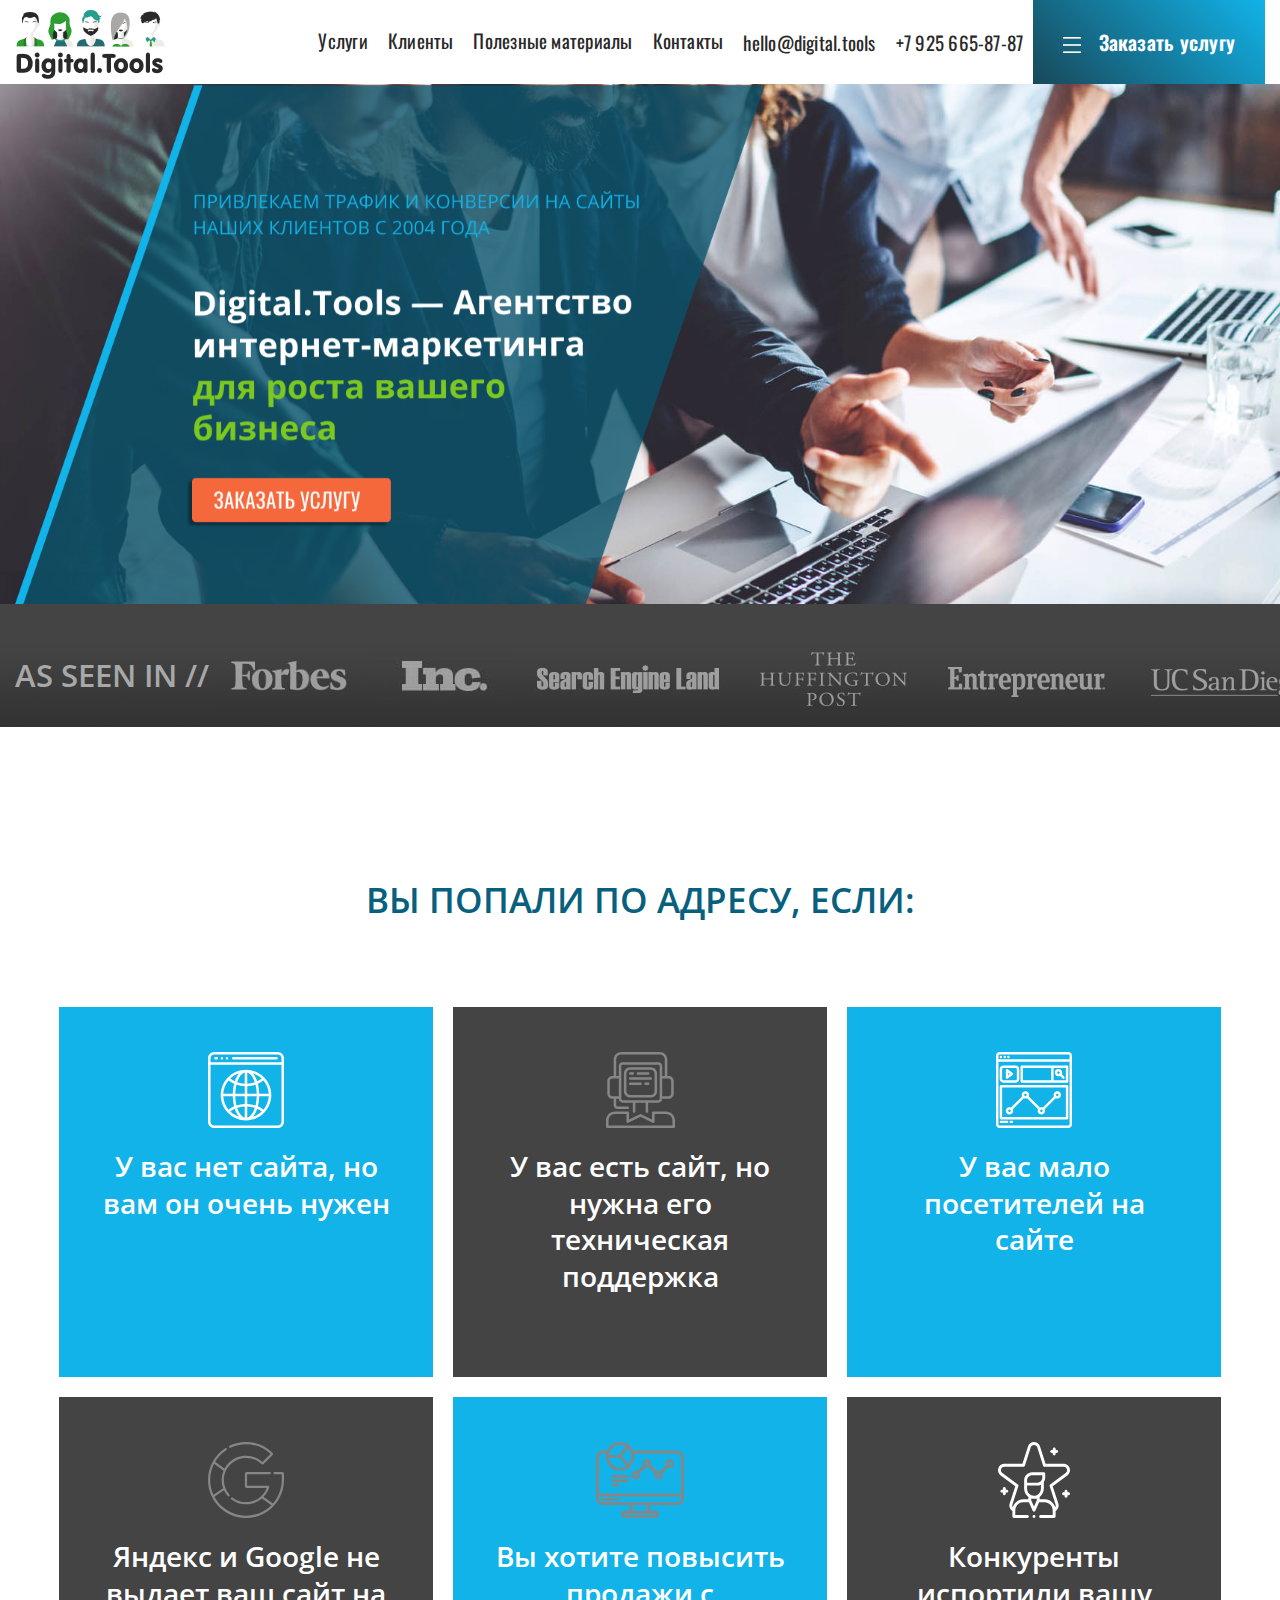
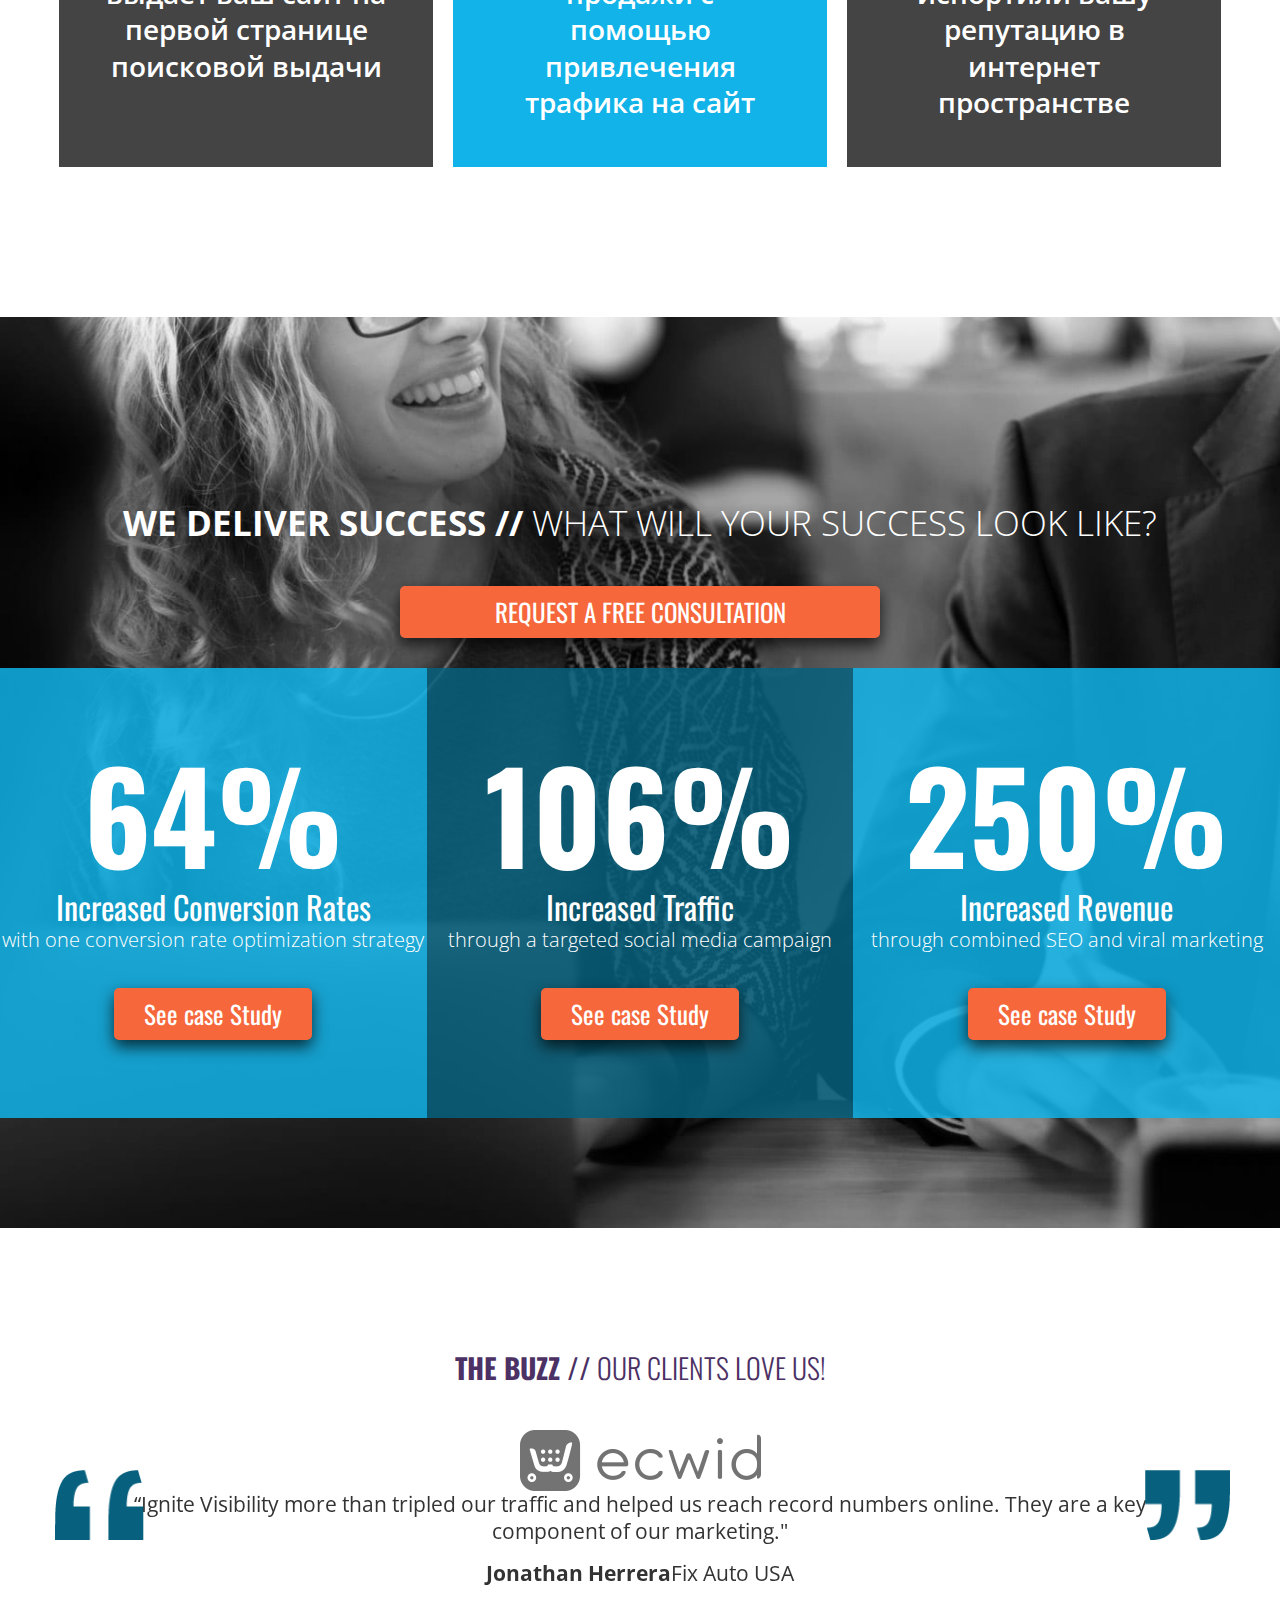
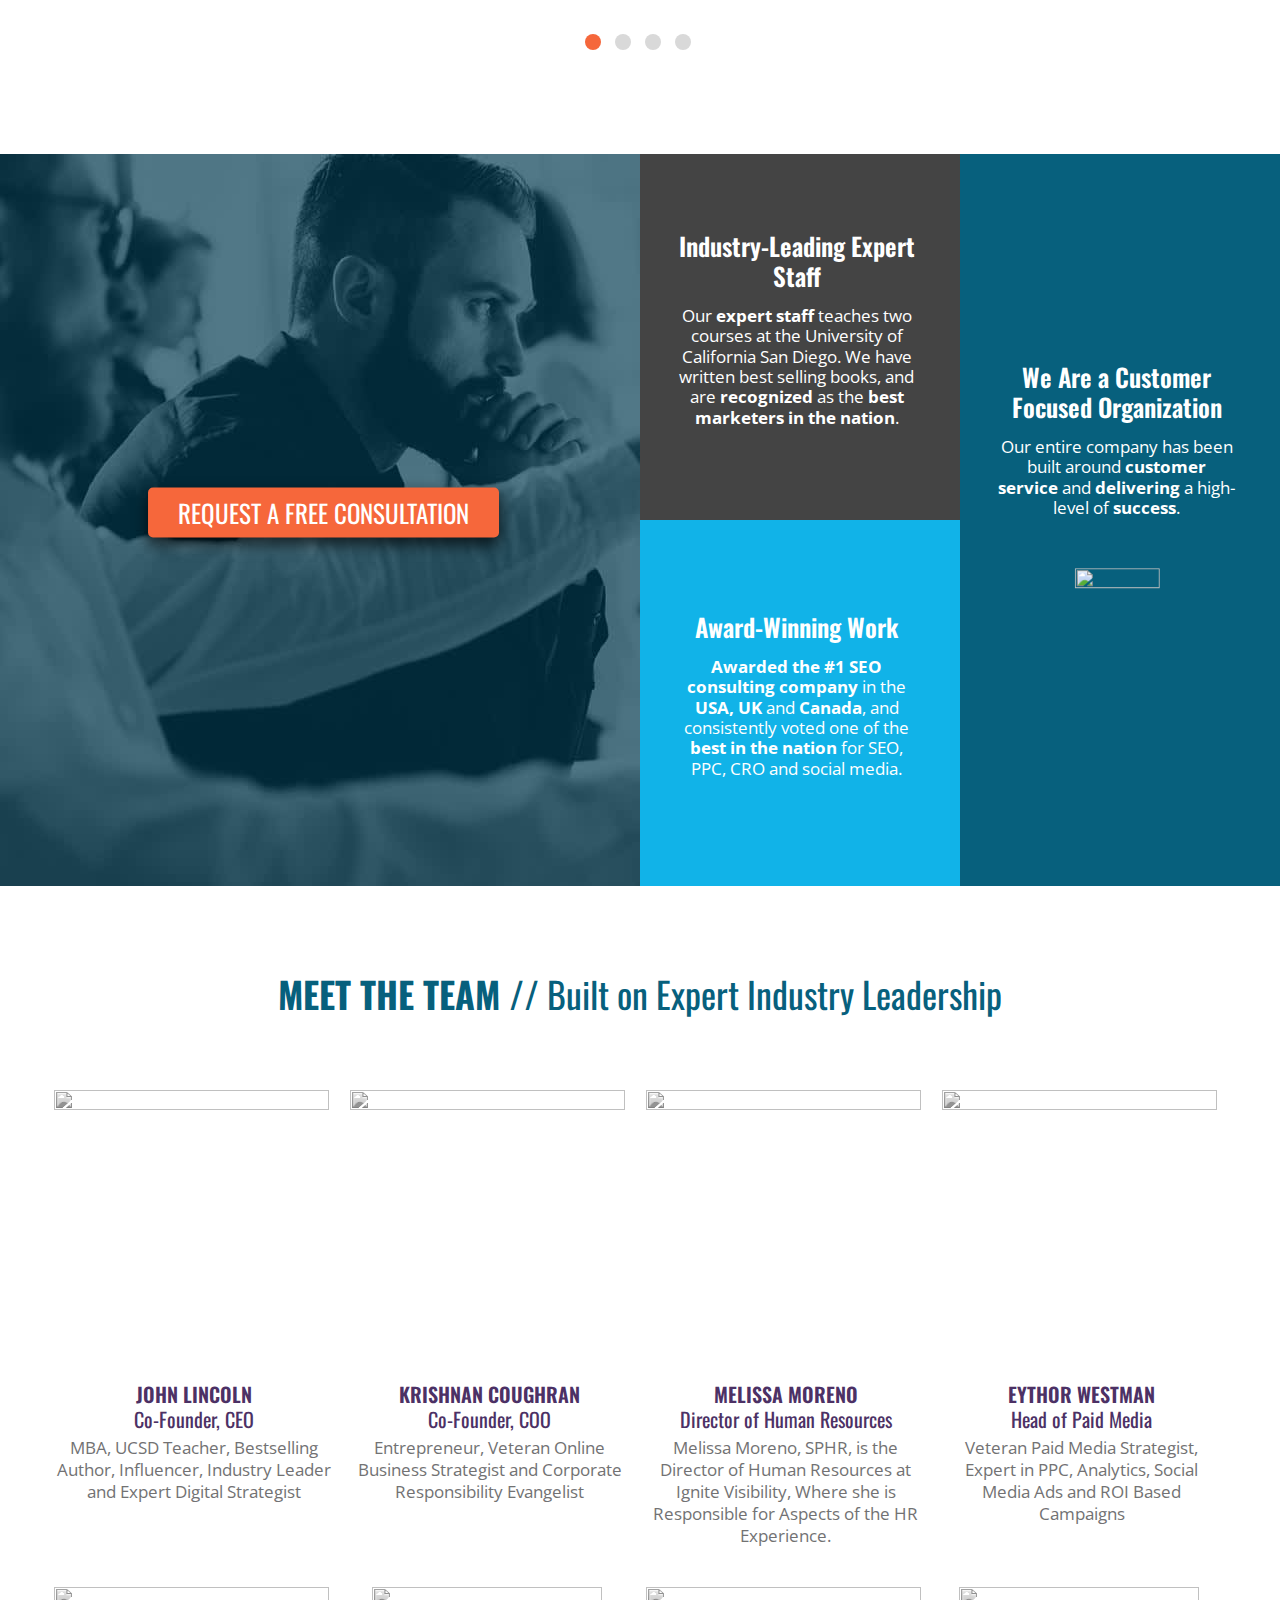
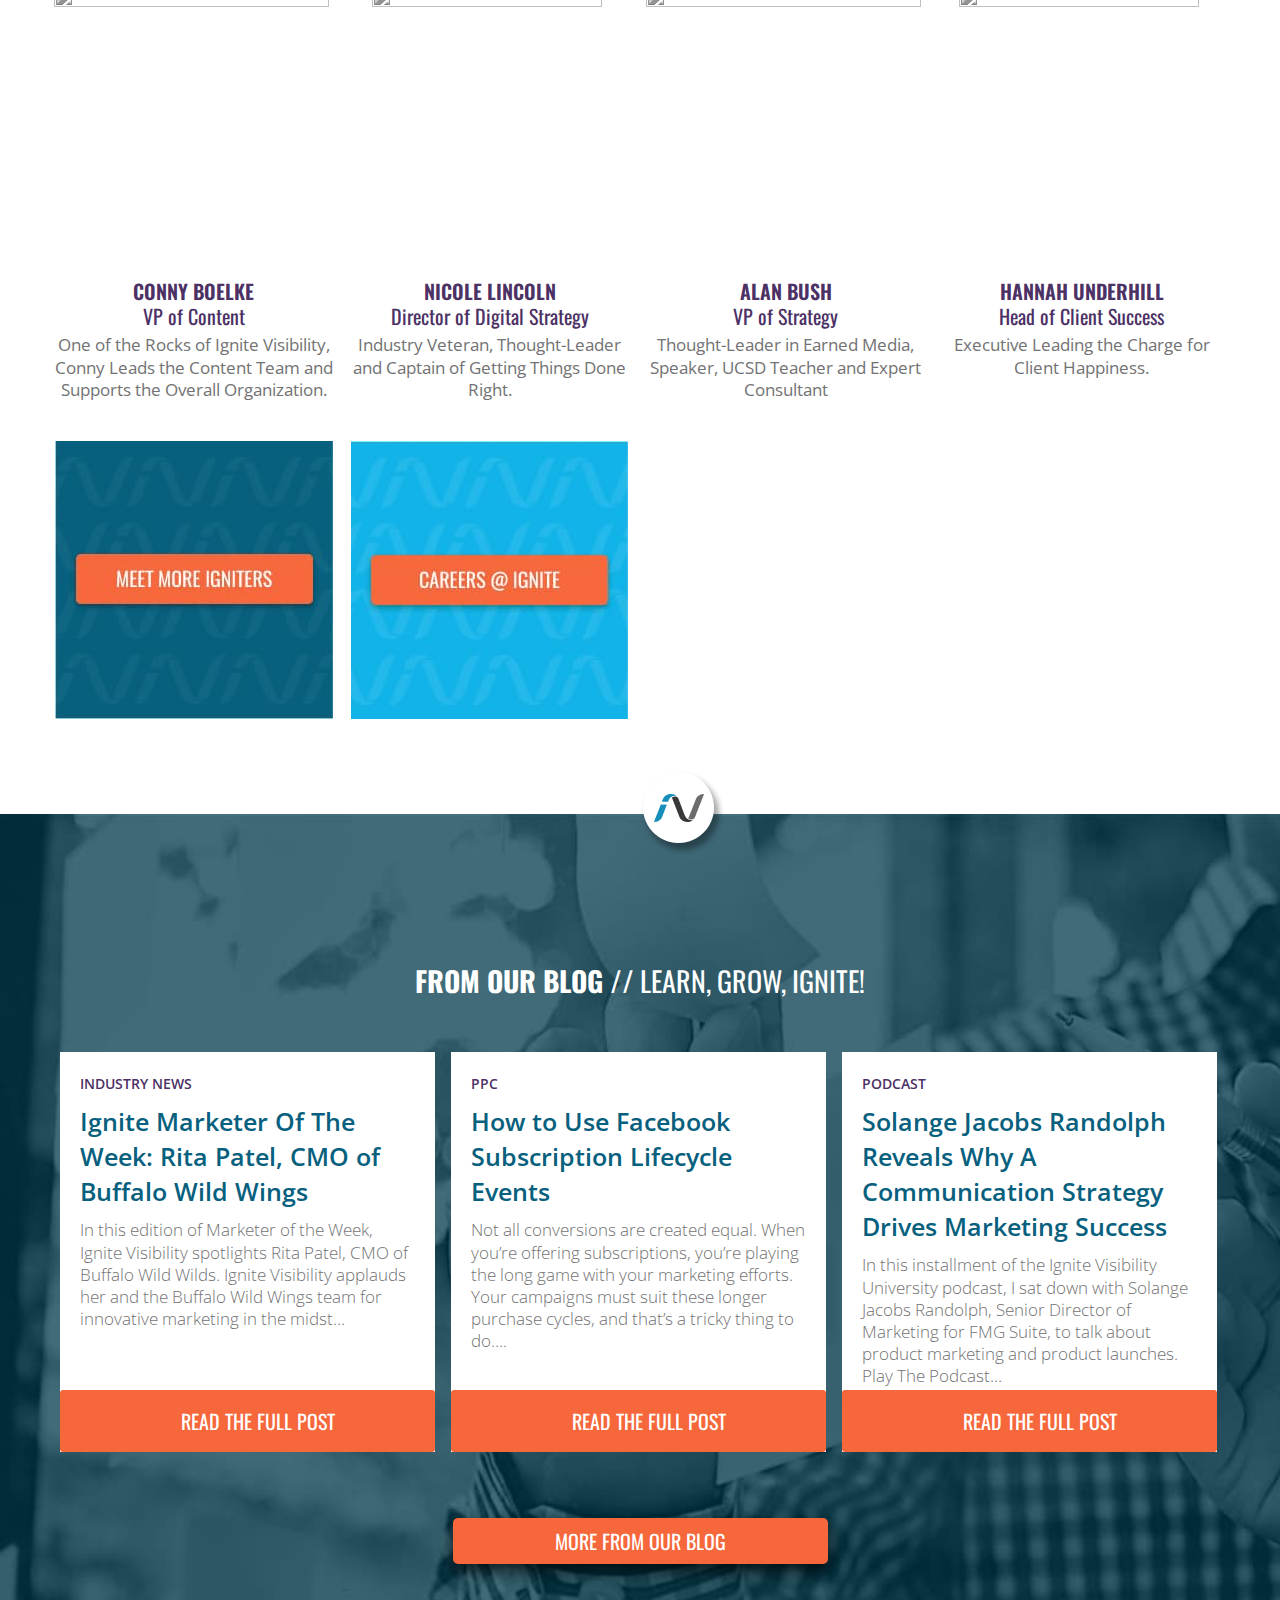
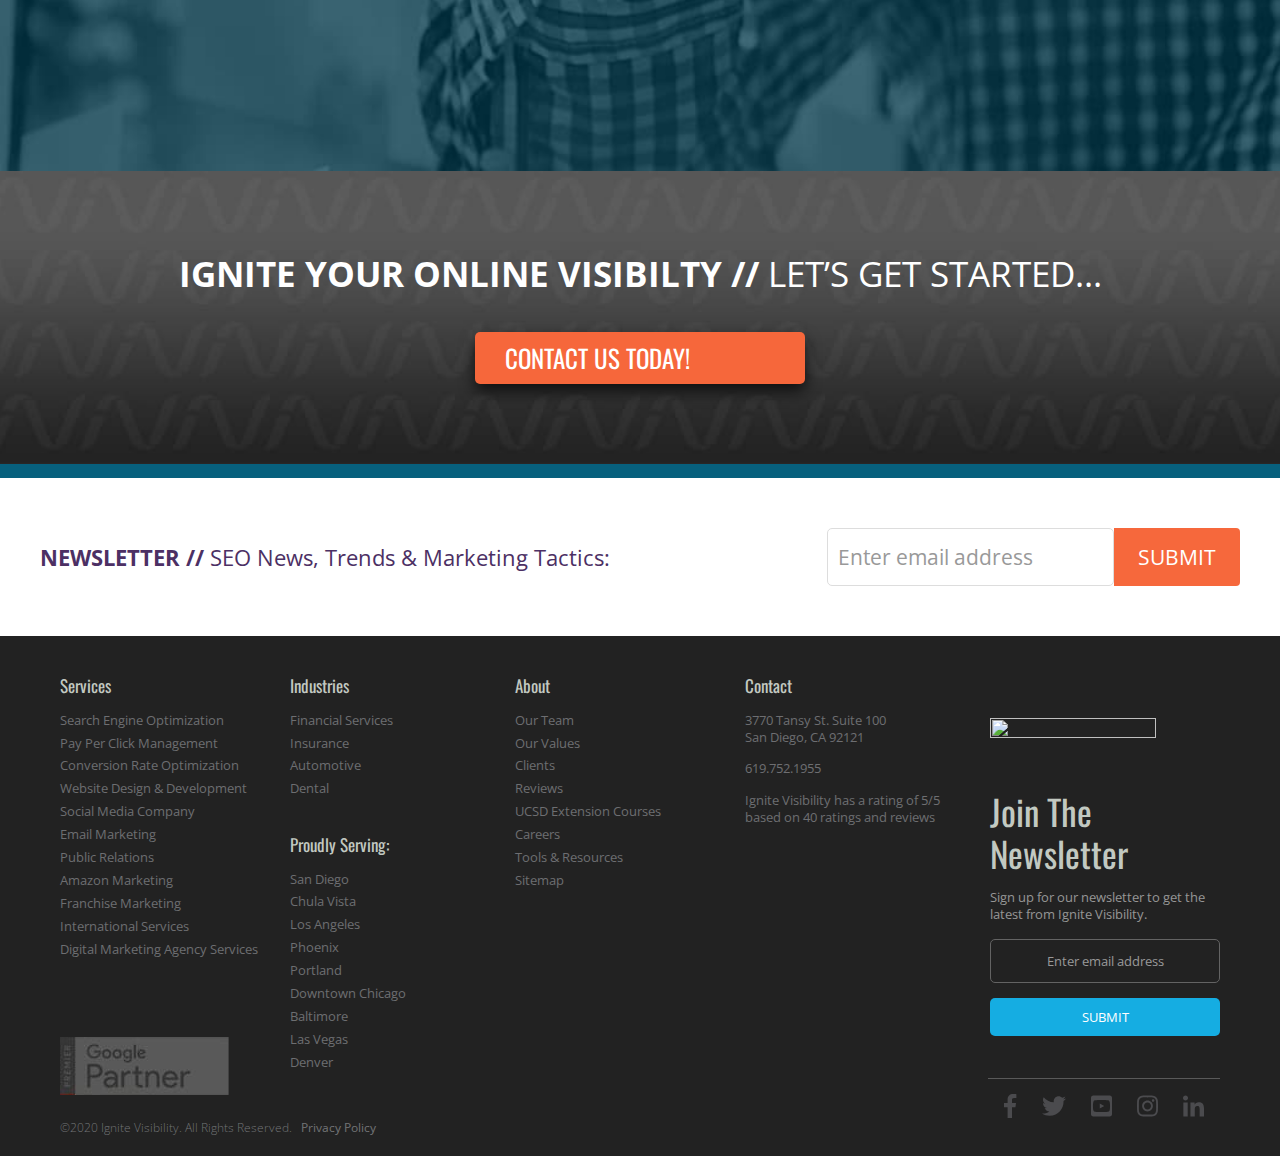
==== commit e469b6f7: "5 commit" ====
--- a/app/index.html
+++ b/app/index.html
@@ -10,6 +10,9 @@
 	<link rel="stylesheet" href="css/main.css">
 	<link rel="stylesheet" href="css/media.css">
 	<link rel="stylesheet" href="css/style.css">
+	<link href="https://fonts.googleapis.com/css2?family=Open+Sans:ital,wght@0,300;0,400;0,600;0,700;0,800;1,300;1,400;1,600;1,700;1,800&display=swap" rel="stylesheet">
+	<link href="https://fonts.googleapis.com/css2?family=Oswald:wght@200;300;400;500;600;700&display=swap" rel="stylesheet">
+	<link rel="stylesheet" href="fonts/font-awesome/css/font-awesome.min.css">
 </head>
 <body>
 
@@ -18,12 +21,12 @@
 		<div class="container">			
 			<div class="d-flex justify-content-between">
 				<div class="banner-logo">
-					<img src="img/logo-d.png">
+					<img src="img/logo2.png">
 				</div>
 				<ul class="header-menu__list">
 					<li class="header-menu__item"><a href="#" class="header-menu__link">Услуги</a></li>
 					<li class="header-menu__item"><a href="#" class="header-menu__link">Клиенты</a></li>
-					<li class="header-menu__item"><a href="#" class="">Материалы</a>
+					<li class="header-menu__item"><a href="#" class="header-menu__link">Полезные материалы</a>
 						<ul class="header-menu_level2">
 						<li><a href="" class="header-menu_level2-link">Новости индустрии</a></li>
 						<li><a href="" class="header-menu_level2-link">Доклады и вебинары</a></li>
@@ -37,16 +40,14 @@
 				<div class="header-block__right">
 					<a class="header-email" href="mailto:hello@digital.tools">hello@digital.tools</a>
 					<a class="header-tel" href="tel:+79256658787">+7 925 665-87-87</a>
-					<div class="header-btn">
-						<a href="" data-fancybox="">
-							<svg width="18" height="16" viewBox="0 0 18 16" fill="none" xmlns="http://www.w3.org/2000/svg">
-								<path fill-rule="evenodd" clip-rule="evenodd" d="M0 0H18V1.62499H0V0Z" fill="white"/>
-								<path fill-rule="evenodd" clip-rule="evenodd" d="M0 7.18763H18V8.81263H0V7.18763Z" fill="white"/>
-								<path fill-rule="evenodd" clip-rule="evenodd" d="M0 14.3753H18V16.0003H0V14.3753Z" fill="white"/>
-							</svg>
-						</a>
-						<span>Услуги</span>
-					</div>
+					<button class="header-btn" data-fancybox="">
+						<svg width="18" height="16" viewBox="0 0 18 16" fill="none" xmlns="http://www.w3.org/2000/svg">
+							<path fill-rule="evenodd" clip-rule="evenodd" d="M0 0H18V1.62499H0V0Z" fill="white"/>
+							<path fill-rule="evenodd" clip-rule="evenodd" d="M0 7.18763H18V8.81263H0V7.18763Z" fill="white"/>
+							<path fill-rule="evenodd" clip-rule="evenodd" d="M0 14.3753H18V16.0003H0V14.3753Z" fill="white"/>
+						</svg>						
+						<span>Заказать услугу</span>
+					</button>
 				</div>
 			</div>
 		</div>					
@@ -389,7 +390,7 @@
 	<div class="footer-widgets">
 		<div class="wrap">
 			<div class="widget-area footer-widgets-1 footer-widget-area">
-				<section id="black-studio-tinymce-14" class="widget widget_black_studio_tinymce">
+				<section class="widget widget_black_studio_tinymce">
 					<div class="widget-wrap">
 						<div class="textwidget">
 							<h4><a href="/services">Services</a></h4>
@@ -511,8 +512,77 @@
 									<meta itemprop="url" content="https://ignitevisibility.com/"> has a </span></a>
 									<a href="https://clutch.co/profile/ignite-visibility" title="Clutch.co">rating</a> of  
 									<span itemscope="" itemtype="https://schema.org/Review"> 
-										<span itemprop="itemReviewed" itemscope="" itemtype="https://schema.org/LocalBusiness"> <span style="display: none;"> 
-											<img itemprop="image" src="/wp-content/themes/ignite/images/logo_color_light.png" alt="Ignite Visibility"> <span itemprop="name">Ignite Visibility</span> <span itemprop="telephone">(619) 752-1955</span> <span itemprop="address">3770 Tansy St Suite #100, San Diego, CA 92121</span> </span> <span itemprop="aggregateRating" itemscope="" itemtype="http://schema.org/AggregateRating"> <span itemprop="ratingValue">5</span>/<span itemprop="bestRating">5</span> based on <span itemprop="ratingCount">40</span> ratings and reviews</span> </span> <span style="display: none;"> <span itemprop="author" itemscope="" itemtype="https://schema.org/Organization"> <span itemprop="name">Clutch.co</span> </span> </span> </span> </p></div></div></section></div><div class="widget-area footer-widgets-5 footer-widget-area"><section id="sow-editor-3" class="widget widget_sow-editor"><div class="widget-wrap"><div class="so-widget-sow-editor so-widget-sow-editor-base"><div class="siteorigin-widget-tinymce textwidget"><p>&nbsp;</p><p><img class="alignnone wp-image-9341 lazyloaded" src="https://ignitevisibility.com/wp-content/uploads/2016/12/logo_dark_color_marketing.png" alt="" width="166" height="45" data-lazy-srcset="https://ignitevisibility.com/wp-content/uploads/2016/12/logo_dark_color_marketing.png 500w, https://ignitevisibility.com/wp-content/uploads/2016/12/logo_dark_color_marketing-300x80.png 300w" data-lazy-sizes="(max-width: 166px) 100vw, 166px" data-lazy-src="https://ignitevisibility.com/wp-content/uploads/2016/12/logo_dark_color_marketing.png" sizes="(max-width: 166px) 100vw, 166px" srcset="https://ignitevisibility.com/wp-content/uploads/2016/12/logo_dark_color_marketing.png 500w, https://ignitevisibility.com/wp-content/uploads/2016/12/logo_dark_color_marketing-300x80.png 300w" data-was-processed="true"><noscript><img class="alignnone wp-image-9341" src="https://ignitevisibility.com/wp-content/uploads/2016/12/logo_dark_color_marketing.png" alt="" width="166" height="45" srcset="https://ignitevisibility.com/wp-content/uploads/2016/12/logo_dark_color_marketing.png 500w, https://ignitevisibility.com/wp-content/uploads/2016/12/logo_dark_color_marketing-300x80.png 300w" sizes="(max-width: 166px) 100vw, 166px" /></noscript></p><h3>Join The Newsletter</h3><p>Sign up for our newsletter to get the latest from Ignite Visibility.<br></p><div class="gf_browser_chrome gform_wrapper" id="gform_wrapper_10"><form method="post" enctype="multipart/form-data" id="gform_10" action="/"><div class="gform_body"><ul id="gform_fields_10" class="gform_fields top_label form_sublabel_below description_below"><li id="field_10_1" class="gfield newsletter-signup field_sublabel_below field_description_below gfield_visibility_visible"><label class="gfield_label" for="input_10_1">Email</label><div class="ginput_container ginput_container_email"> <input name="input_1" id="input_10_1" type="text" value="" class="large" placeholder="Enter email address" aria-invalid="false"></div></li><li id="field_10_2" class="gfield gform_hidden field_sublabel_below field_description_below gfield_visibility_visible"><input name="input_2" id="input_10_2" type="hidden" class="gform_hidden" aria-invalid="false" value=""></li></ul></div><div class="gform_footer top_label"> <input type="submit" id="gform_submit_button_10" class="gform_button button" value="Submit" onclick="if(window[&quot;gf_submitting_10&quot;]){return false;} window[&quot;gf_submitting_10&quot;]=true; " onkeypress="if( event.keyCode == 13 ){ if(window[&quot;gf_submitting_10&quot;]){return false;} window[&quot;gf_submitting_10&quot;]=true; jQuery(&quot;#gform_10&quot;).trigger(&quot;submit&quot;,[true]); }"> <input type="hidden" class="gform_hidden" name="is_submit_10" value="1"> <input type="hidden" class="gform_hidden" name="gform_submit" value="10"> <input type="hidden" class="gform_hidden" name="gform_unique_id" value=""> <input type="hidden" class="gform_hidden" name="state_10" value="WyJbXSIsImQ0NWFkYzM1YjliZGY4MDBlZmQ5Yjc0OWZhYWVhMmI4Il0="> <input type="hidden" class="gform_hidden" name="gform_target_page_number_10" id="gform_target_page_number_10" value="0"> <input type="hidden" class="gform_hidden" name="gform_source_page_number_10" id="gform_source_page_number_10" value="1"> <input type="hidden" name="gform_field_values" value=""></div></form></div><p></p></div></div></div></section></div></div></div>
+										<span itemprop="itemReviewed" itemscope="" itemtype="https://schema.org/LocalBusiness">
+										 <span style="display: none;"> 
+											<img itemprop="image" src="/wp-content/themes/ignite/images/logo_color_light.png" alt="Ignite Visibility"> 
+											<span itemprop="name">Ignite Visibility</span>
+											<span itemprop="telephone">(619) 752-1955</span>
+											<span itemprop="address">3770 Tansy St Suite #100, San Diego, CA 92121</span>
+										</span>
+										<span itemprop="aggregateRating" itemscope="" itemtype="http://schema.org/AggregateRating">
+										<span itemprop="ratingValue">5</span>/<span itemprop="bestRating">5</span>
+									 based on <span itemprop="ratingCount">40</span> ratings and reviews</span> </span>
+									  <span style="display: none;"> 
+									  	<span itemprop="author" itemscope="" itemtype="https://schema.org/Organization">
+									  	 <span itemprop="name">Clutch.co</span>
+									  	  </span>
+									  	   </span>
+									  	    </span>
+									  	     </p>
+									  	 </div>
+									  	</div>
+									  </section>
+									</div>
+									<div class="widget-area footer-widgets-5 footer-widget-area">
+										<section id="sow-editor-3" class="widget widget_sow-editor">
+											<div class="widget-wrap">
+												<div class="so-widget-sow-editor so-widget-sow-editor-base">
+													<div class="siteorigin-widget-tinymce textwidget"><p>&nbsp;</p>
+													<p><img class="alignnone wp-image-9341 lazyloaded" src="https://ignitevisibility.com/wp-content/uploads/2016/12/logo_dark_color_marketing.png" alt="" width="166" height="45"></p>
+													<h3>Join The Newsletter</h3>
+													<p>Sign up for our newsletter to get the latest from Ignite Visibility.</p>
+													<div class="gf_browser_chrome gform_wrapper" id="gform_wrapper_10">
+														<form method="post" enctype="multipart/form-data" id="" action="/">
+															<div class="gform_body">
+																<input name="input_1" type="text" value="" class="large" placeholder="Enter email address" aria-invalid="false">
+																<input type="submit" class="mt-4 gform_button button" value="Submit">
+															</div>
+														</form>
+													</div>
+												</div>
+											</div>
+										</div>
+									</section>
+								</div>
+							</div>
+						</div>
+						<div class="site-footer">
+						<div class="wrap">
+							<div id="footer-left">
+								<a id="google-partner" href="#"></a>
+								<br>©2020 Ignite Visibility. All Rights Reserved. 
+								<span><a href="#">&nbsp;&nbsp;Privacy Policy</a></span>
+							</div>
+							<div id="footer-right">
+								<a href="#" target="_blank">
+									<svg class="svg-inline--fa fa-facebook-f fa-w-9" aria-hidden="true" data-prefix="fab" data-icon="facebook-f" role="img" xmlns="http://www.w3.org/2000/svg" viewBox="0 0 264 512" data-fa-i2svg=""><path fill="currentColor" d="M76.7 512V283H0v-91h76.7v-71.7C76.7 42.4 124.3 0 193.8 0c33.3 0 61.9 2.5 70.2 3.6V85h-48.2c-37.8 0-45.1 18-45.1 44.3V192H256l-11.7 91h-73.6v229"></path></svg>
+								</a>
+								<a href="#" target="_blank">
+									<svg class="svg-inline--fa fa-twitter fa-w-16" aria-hidden="true" data-prefix="fab" data-icon="twitter" role="img" xmlns="http://www.w3.org/2000/svg" viewBox="0 0 512 512" data-fa-i2svg=""><path fill="currentColor" d="M459.37 151.716c.325 4.548.325 9.097.325 13.645 0 138.72-105.583 298.558-298.558 298.558-59.452 0-114.68-17.219-161.137-47.106 8.447.974 16.568 1.299 25.34 1.299 49.055 0 94.213-16.568 130.274-44.832-46.132-.975-84.792-31.188-98.112-72.772 6.498.974 12.995 1.624 19.818 1.624 9.421 0 18.843-1.3 27.614-3.573-48.081-9.747-84.143-51.98-84.143-102.985v-1.299c13.969 7.797 30.214 12.67 47.431 13.319-28.264-18.843-46.781-51.005-46.781-87.391 0-19.492 5.197-37.36 14.294-52.954 51.655 63.675 129.3 105.258 216.365 109.807-1.624-7.797-2.599-15.918-2.599-24.04 0-57.828 46.782-104.934 104.934-104.934 30.213 0 57.502 12.67 76.67 33.137 23.715-4.548 46.456-13.32 66.599-25.34-7.798 24.366-24.366 44.833-46.132 57.827 21.117-2.273 41.584-8.122 60.426-16.243-14.292 20.791-32.161 39.308-52.628 54.253z"></path></svg>
+								</a>
+								<a href="#" target="_blank">
+									<svg class="svg-inline--fa fa-youtube-square fa-w-14" aria-hidden="true" data-prefix="fab" data-icon="youtube-square" role="img" xmlns="http://www.w3.org/2000/svg" viewBox="0 0 448 512" data-fa-i2svg=""><path fill="currentColor" d="M186.8 202.1l95.2 54.1-95.2 54.1V202.1zM448 80v352c0 26.5-21.5 48-48 48H48c-26.5 0-48-21.5-48-48V80c0-26.5 21.5-48 48-48h352c26.5 0 48 21.5 48 48zm-42 176.3s0-59.6-7.6-88.2c-4.2-15.8-16.5-28.2-32.2-32.4C337.9 128 224 128 224 128s-113.9 0-142.2 7.7c-15.7 4.2-28 16.6-32.2 32.4-7.6 28.5-7.6 88.2-7.6 88.2s0 59.6 7.6 88.2c4.2 15.8 16.5 27.7 32.2 31.9C110.1 384 224 384 224 384s113.9 0 142.2-7.7c15.7-4.2 28-16.1 32.2-31.9 7.6-28.5 7.6-88.1 7.6-88.1z"></path></svg>
+								</a>
+								<a href="#" target="_blank">
+									<svg class="svg-inline--fa fa-instagram fa-w-14" aria-hidden="true" data-prefix="fab" data-icon="instagram" role="img" xmlns="http://www.w3.org/2000/svg" viewBox="0 0 448 512" data-fa-i2svg=""><path fill="currentColor" d="M224.1 141c-63.6 0-114.9 51.3-114.9 114.9s51.3 114.9 114.9 114.9S339 319.5 339 255.9 287.7 141 224.1 141zm0 189.6c-41.1 0-74.7-33.5-74.7-74.7s33.5-74.7 74.7-74.7 74.7 33.5 74.7 74.7-33.6 74.7-74.7 74.7zm146.4-194.3c0 14.9-12 26.8-26.8 26.8-14.9 0-26.8-12-26.8-26.8s12-26.8 26.8-26.8 26.8 12 26.8 26.8zm76.1 27.2c-1.7-35.9-9.9-67.7-36.2-93.9-26.2-26.2-58-34.4-93.9-36.2-37-2.1-147.9-2.1-184.9 0-35.8 1.7-67.6 9.9-93.9 36.1s-34.4 58-36.2 93.9c-2.1 37-2.1 147.9 0 184.9 1.7 35.9 9.9 67.7 36.2 93.9s58 34.4 93.9 36.2c37 2.1 147.9 2.1 184.9 0 35.9-1.7 67.7-9.9 93.9-36.2 26.2-26.2 34.4-58 36.2-93.9 2.1-37 2.1-147.8 0-184.8zM398.8 388c-7.8 19.6-22.9 34.7-42.6 42.6-29.5 11.7-99.5 9-132.1 9s-102.7 2.6-132.1-9c-19.6-7.8-34.7-22.9-42.6-42.6-11.7-29.5-9-99.5-9-132.1s-2.6-102.7 9-132.1c7.8-19.6 22.9-34.7 42.6-42.6 29.5-11.7 99.5-9 132.1-9s102.7-2.6 132.1 9c19.6 7.8 34.7 22.9 42.6 42.6 11.7 29.5 9 99.5 9 132.1s2.7 102.7-9 132.1z"></path></svg>
+								</a>
+								<a href="#" target="_blank">
+									<svg class="svg-inline--fa fa-linkedin-in fa-w-14" aria-hidden="true" data-prefix="fab" data-icon="linkedin-in" role="img" xmlns="http://www.w3.org/2000/svg" viewBox="0 0 448 512" data-fa-i2svg=""><path fill="currentColor" d="M100.3 480H7.4V180.9h92.9V480zM53.8 140.1C24.1 140.1 0 115.5 0 85.8 0 56.1 24.1 32 53.8 32c29.7 0 53.8 24.1 53.8 53.8 0 29.7-24.1 54.3-53.8 54.3zM448 480h-92.7V334.4c0-34.7-.7-79.2-48.3-79.2-48.3 0-55.7 37.7-55.7 76.7V480h-92.8V180.9h89.1v40.8h1.3c12.4-23.5 42.7-48.3 87.9-48.3 94 0 111.3 61.9 111.3 142.3V480z"></path>
+								</svg>
+							</a>
+						</div>
+					</div>
+				</div>
 </footer>
 
 
--- a/app/css/style.css
+++ b/app/css/style.css
@@ -1,14 +1,24 @@
+.header-top__wpr {
+	height: 84px;
+}
+
 .header-menu__list {
-	display: flex;
 	list-style: none;
 	display: flex;
+	align-items: center;
+	justify-content: space-between;
+	margin-left: auto;
+}
+
+.banner-logo {
+	margin-top: 10px;
 }
 
 .header-menu_level2 {
 	display: none;
 }
 
-.header-menu__link {
+.header-menu__link, .header-email, .header-tel {
 	font-family: 'Oswald', sans-serif;
 	font-style: normal;
 	font-weight: normal;
@@ -16,6 +26,50 @@
 	line-height: 22px;
 	letter-spacing: 0.227554px;
 	color: #292929;
+	padding: 30px 10px 6px;
+}
+
+.header-email, .header-tel {
+	padding: 30px 10px;
+}
+
+.header-menu__link:hover {
+	color: #292929;
+	text-decoration: none;
+	border-bottom: 9px solid #269E8F;
+}
+
+.header-email:hover, .header-tel:hover {
+	color: #292929;
+}
+
+.header-btn {
+	background: linear-gradient(225deg, #11B3E8 0%, #18485A 100%);
+	font-family: Oswald;
+	font-style: normal;
+	font-weight: 600;
+	font-size: 20px;
+	line-height: 27px;
+	letter-spacing: 0.227554px;
+	color: #FFFFFF;
+	padding: 20px 30px;
+	height: 84px;
+	text-transform: none;
+	border-radius: 0;
+}
+
+.header-btn svg {
+	margin-right: 12px;
+}
+
+.header-block__right {
+	display: flex;
+	align-items: center;
+	justify-content: space-between;
+}
+
+.header-email {
+
 }
 
 .banner {
@@ -176,6 +230,10 @@
   outline: none;
 }
 
+.prev-left__rev:hover, .prev-left__rev:focus, .prev-right__rev:hover, .prev-right__rev:focus {
+	background-color: transparent;
+}
+
 .prev-right__rev {
   position: absolute;
   z-index: 4;
@@ -238,4 +296,22 @@
 	justify-content: space-between;
 	align-items: center;
 	margin: 0 auto;
+}
+
+.slick-dots li button:before {
+	background: #d9d9d9!important;
+	width: 16px!important;
+    height: 16px!important;
+    border-radius: 10px!important;
+    color: transparent!important;
+    opacity: 1!important;
+}
+
+.slick-dots li.slick-active button:before {
+	background: #f5673b!important;
+	color: transparent!important;
+}
+
+.btn:hover {
+	text-decoration: none;
 }